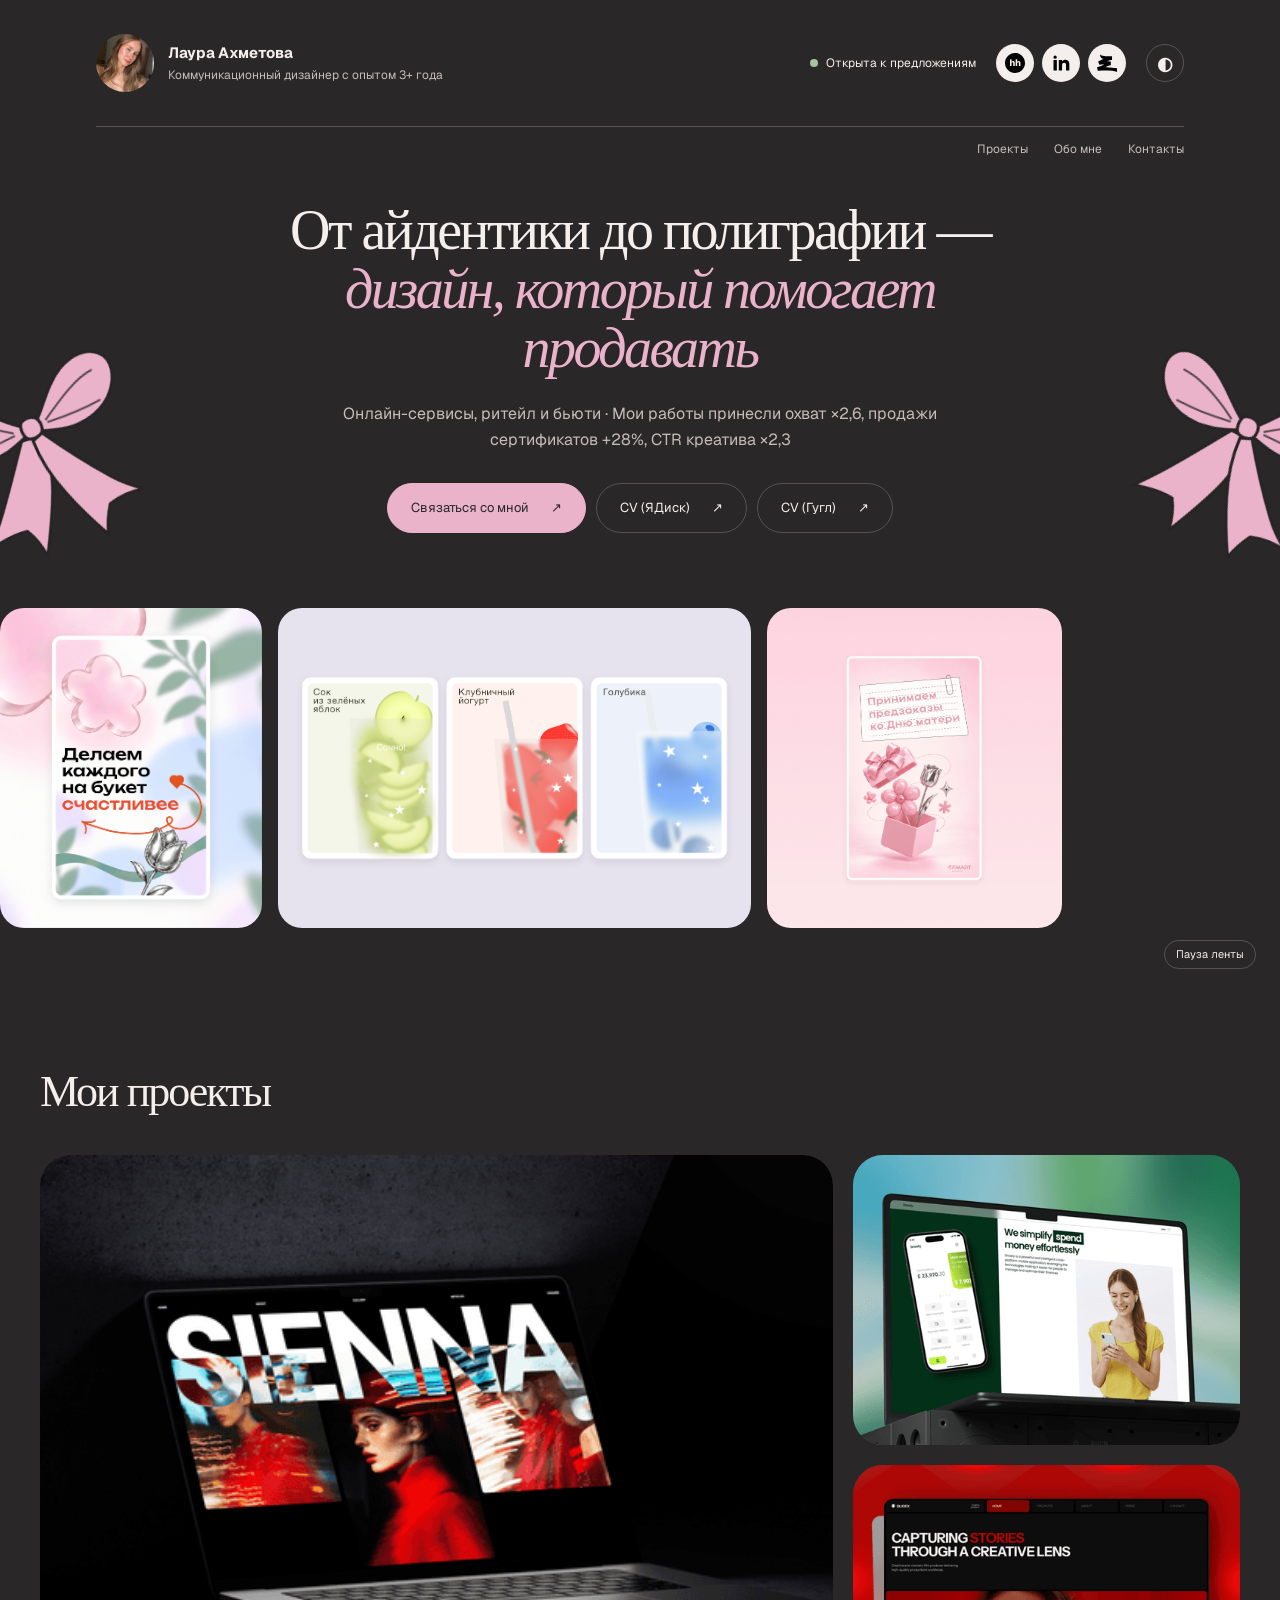
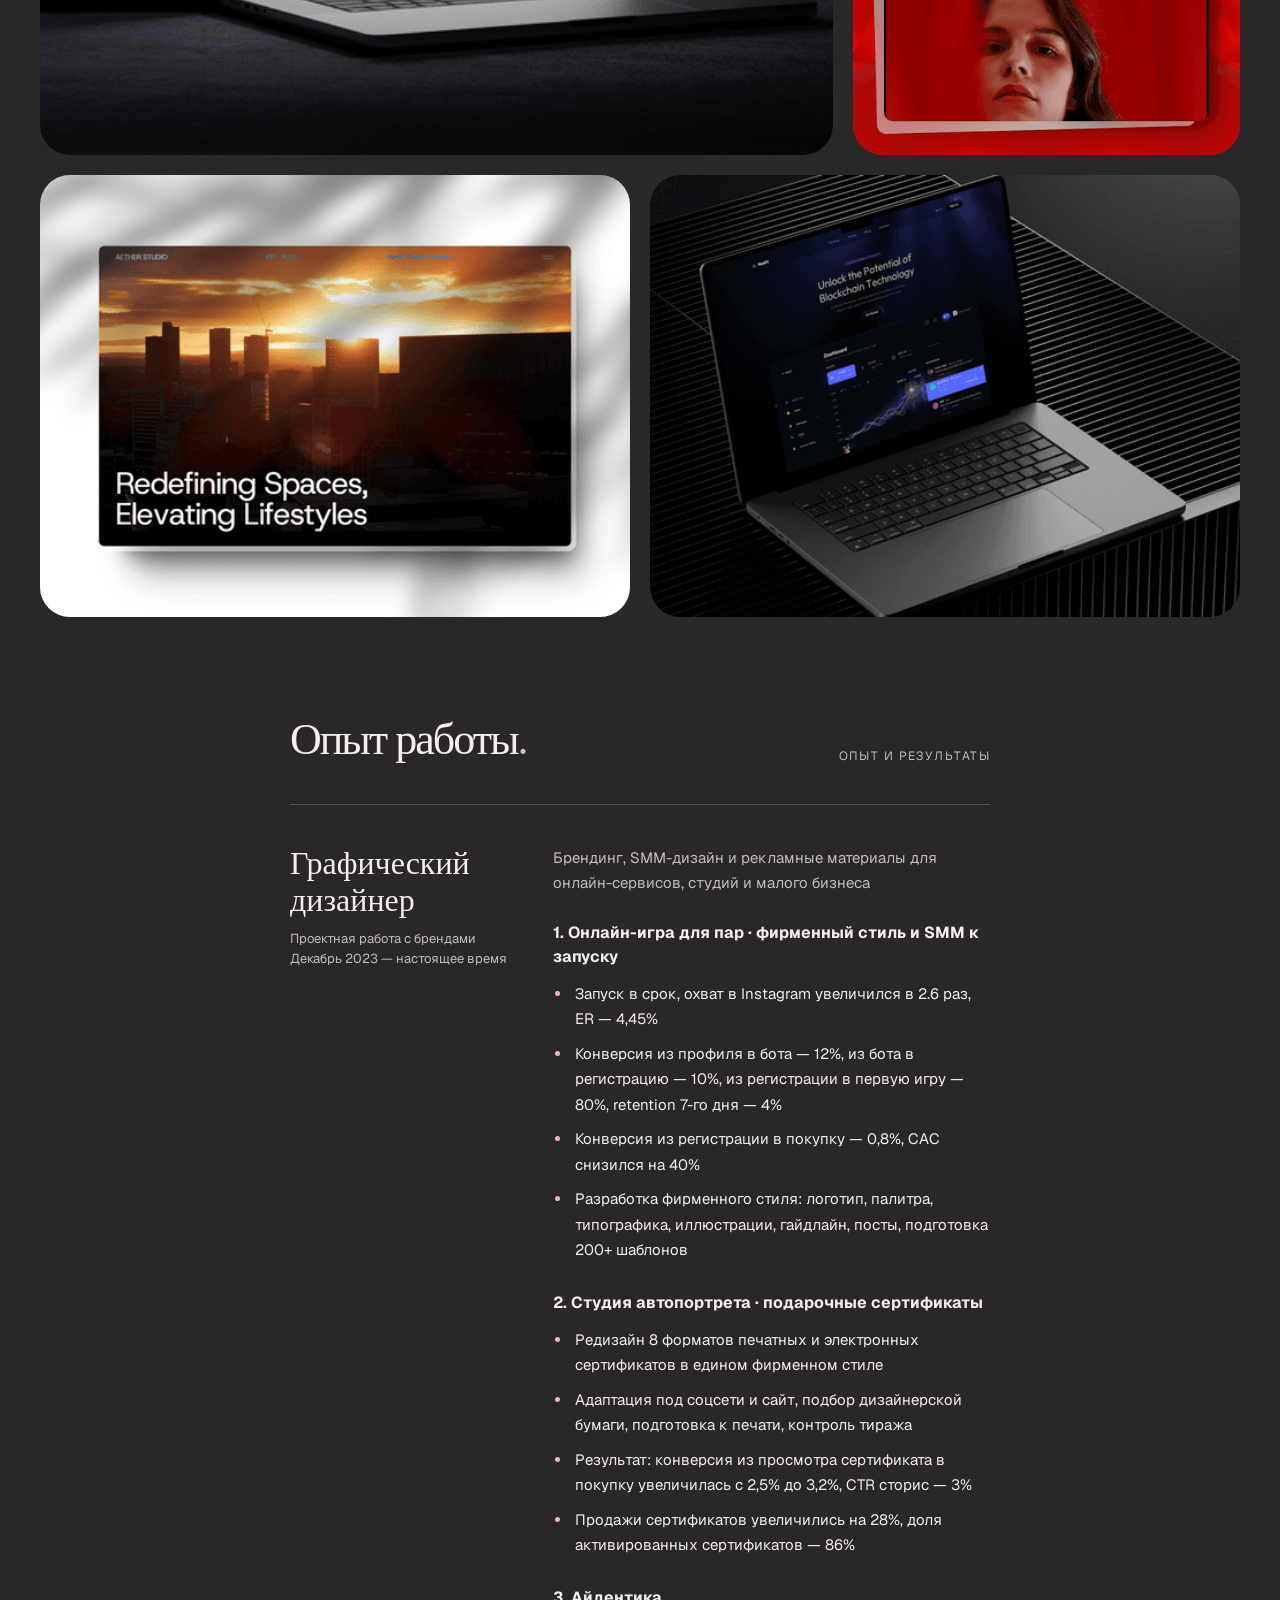
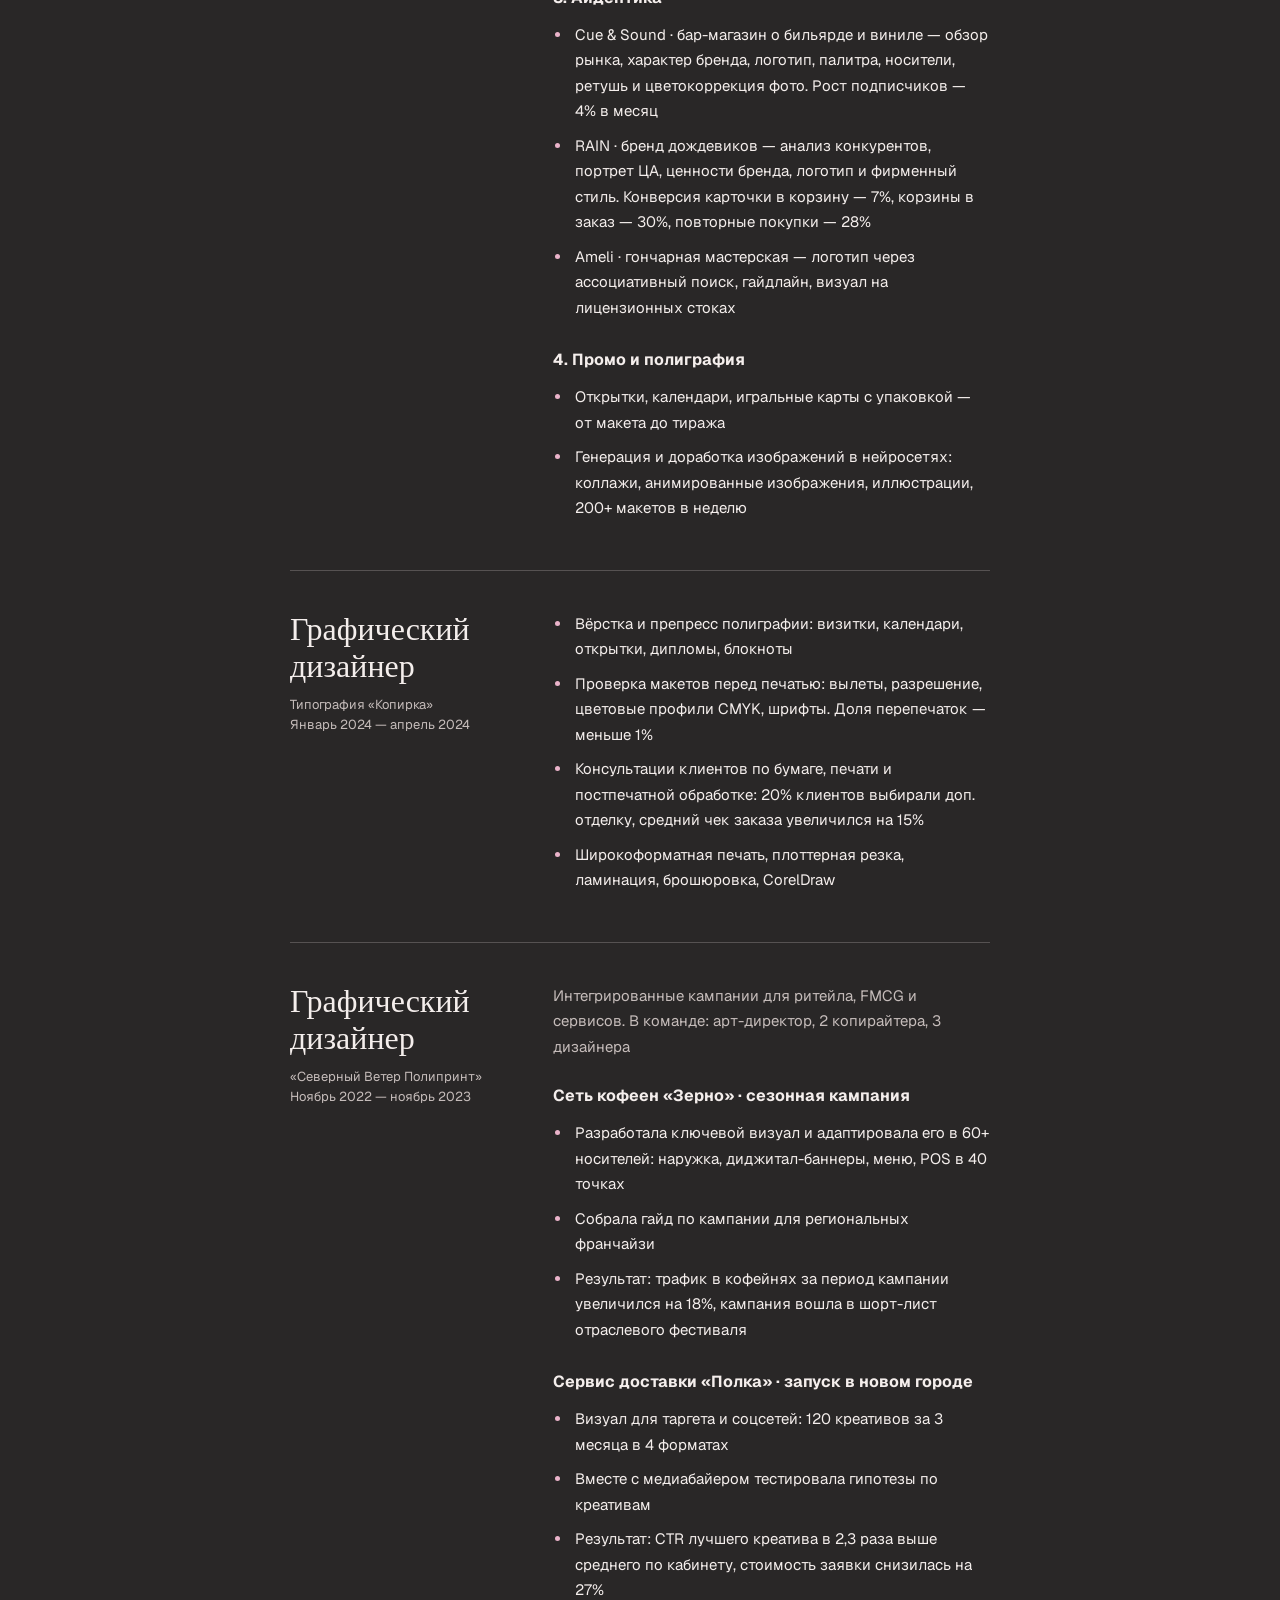
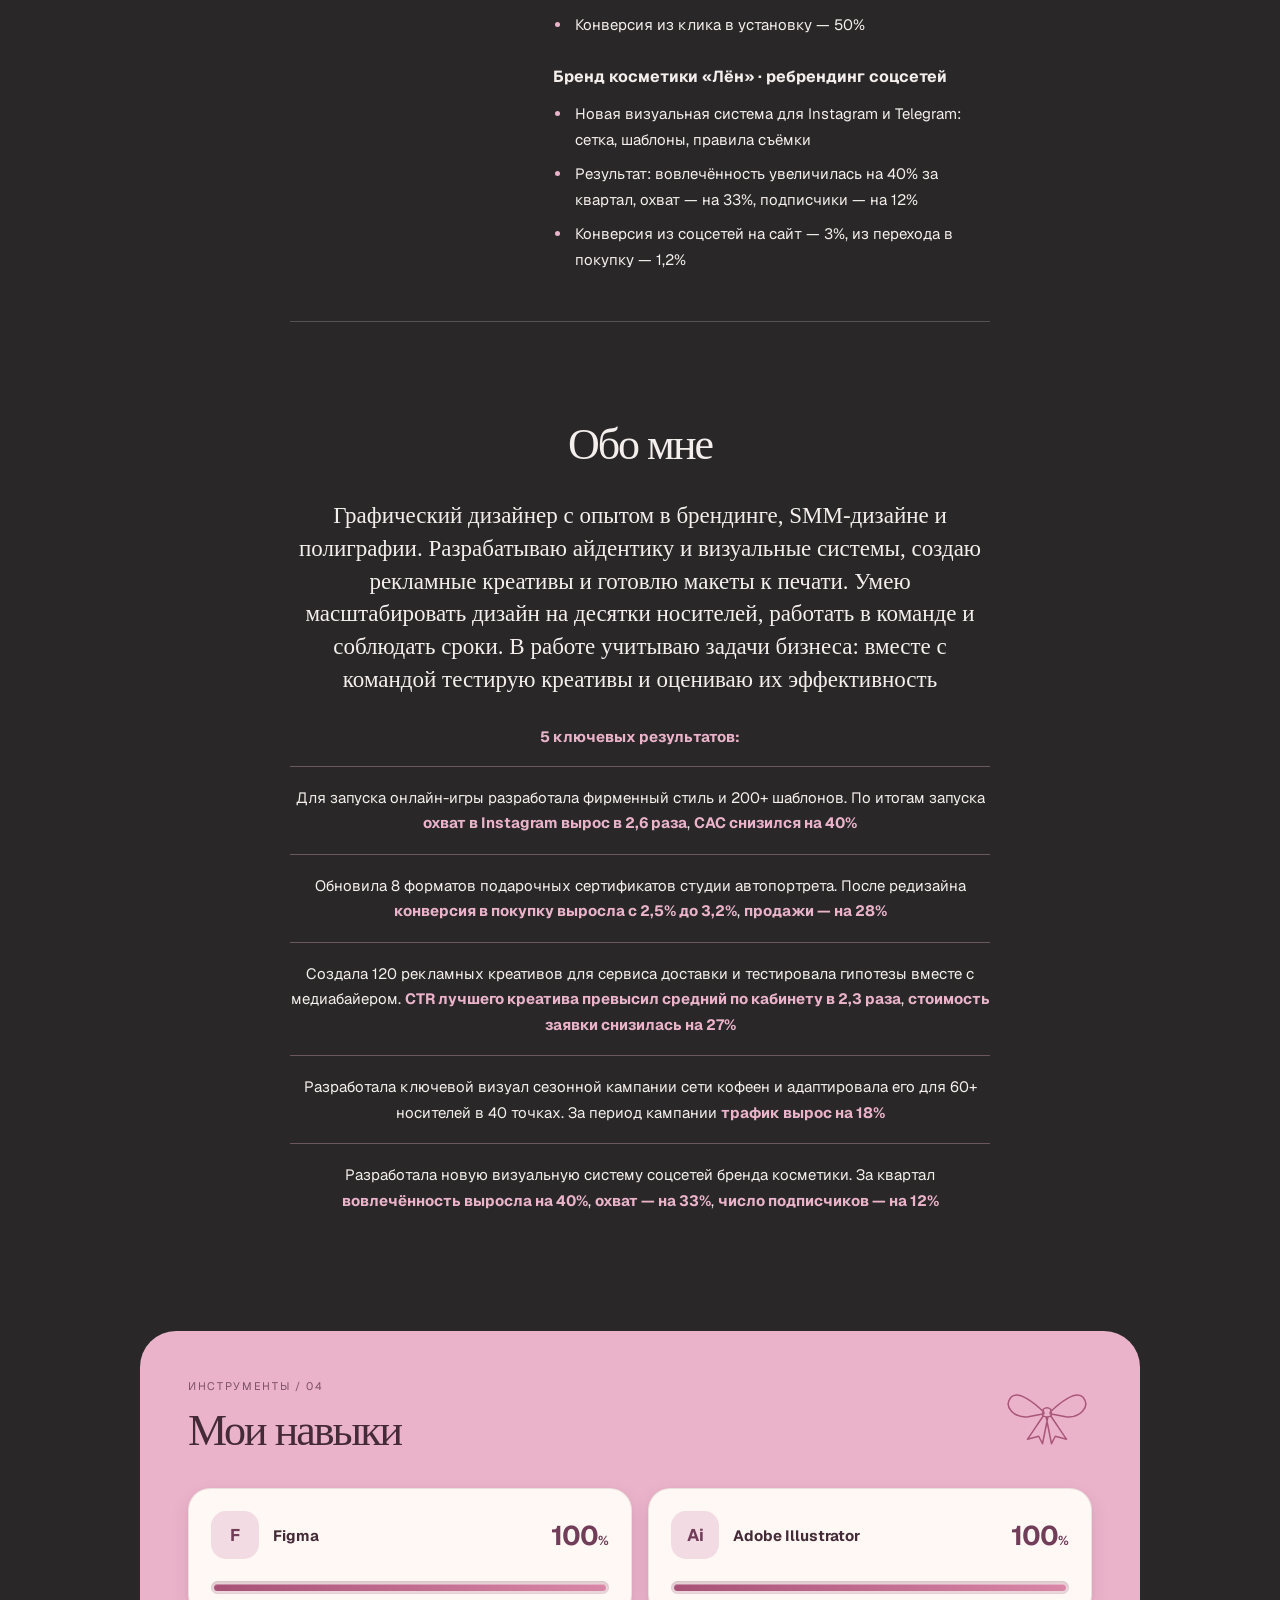
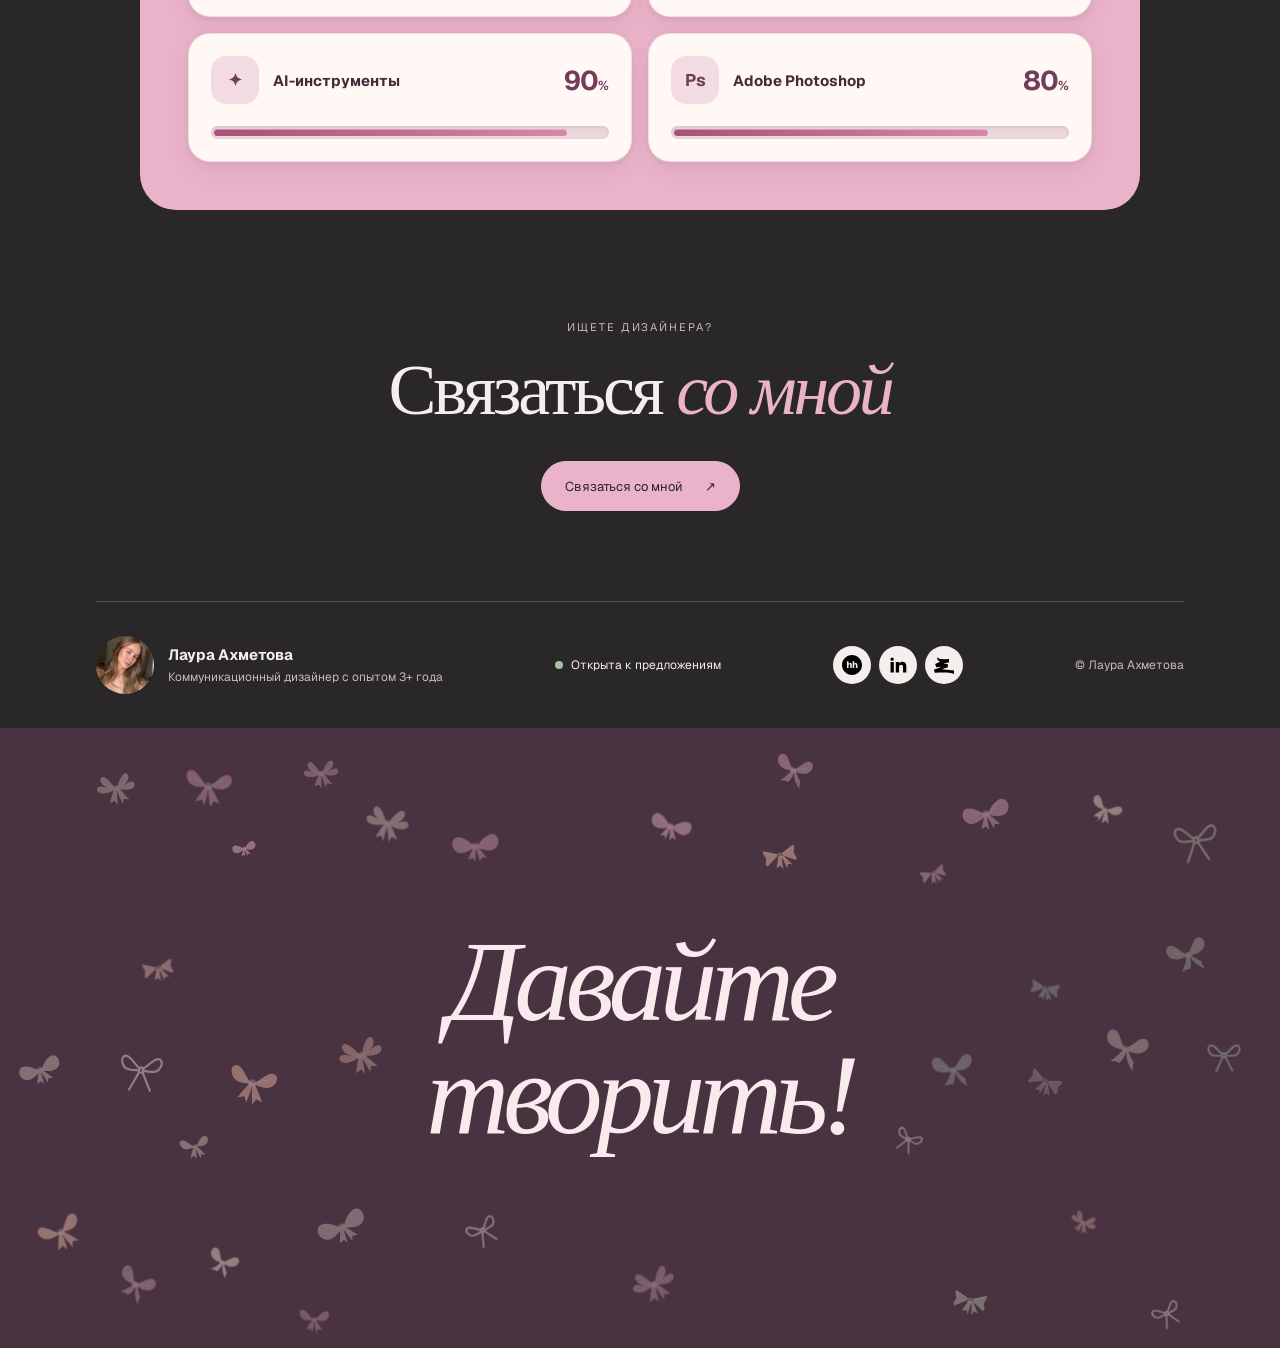
==== index.html @ e02a65ca "Remove punctuation from About heading" ====
<!doctype html><html lang="ru"><head><meta charset="utf-8"><meta name="viewport" content="width=device-width,initial-scale=1"><script>(function(){var nav=performance.getEntriesByType&&performance.getEntriesByType('navigation')[0];var reload=nav?nav.type==='reload':!!(performance.navigation&&performance.navigation.type===1);if(!reload)return;var previous;try{previous=history.scrollRestoration;history.scrollRestoration='manual';}catch(e){}if(location.hash){try{history.replaceState(history.state,'',location.href.split('#')[0]);}catch(e){location.hash='';}}function top(){window.scrollTo(0,0);}window.addEventListener('pageshow',function(){top();requestAnimationFrame(function(){top();requestAnimationFrame(top);});},{once:true});window.addEventListener('pagehide',function(){try{if(previous)history.scrollRestoration=previous;}catch(e){}},{once:true});})();</script><title>Портфолио — Лаура Ахметова</title><link rel="stylesheet" href="assets/site.css?v=5"><link rel="stylesheet" href="assets/ticker.css"><link rel="stylesheet" href="assets/motion.css?v=5"><link rel="stylesheet" href="assets/ambient-bows.css?v=3"><link rel="stylesheet" href="assets/skills.css?v=3"><link rel="stylesheet" href="assets/bow-field.css?v=4"><script src="assets/motion.js?v=2" defer></script><script src="assets/ambient-bows.js?v=3" defer></script><script src="assets/site.js" defer></script><script src="assets/skills.js" defer></script><script src="assets/bow-field.js?v=4" defer></script><link rel="icon" type="image/svg+xml" href="assets/icons/favicon.svg"><link rel="icon" type="image/png" sizes="32x32" href="assets/icons/favicon-32.png"><link rel="icon" type="image/png" sizes="48x48" href="assets/icons/favicon-48.png"><link rel="apple-touch-icon" sizes="180x180" href="assets/icons/apple-touch-icon.png"></head><body data-theme="dark"><header class="site-header wrap"><a href="index.html" aria-label="На главную"><div class="profile"><img src="assets/img/Cu4nTh9SOAEUHch3rN5iS6zJhA-ade0e6e4.jpg" alt="Лаура Ахметова"><div class="profile-copy"><strong>Лаура Ахметова</strong><span>Коммуникационный дизайнер с опытом 3+ года</span></div></div></a><div class="header-right"><span class="status">Открыта к предложениям</span><div class="socials"><a href="https://hh.ru/applicant/profile/me?hhtmFrom=main" aria-label="hh.ru" target="_blank" rel="noopener"><img src="assets/img/social-hh.svg" alt=""></a><a href="https://www.linkedin.com/in/laura-akhmetova-39777343a/" aria-label="LinkedIn" target="_blank" rel="noopener"><img src="assets/img/social-linkedin.svg" alt=""></a><a href="https://setka.ru/users/019d343f-13d5-7e82-8718-7d80f2fd6895" aria-label="Сетка" target="_blank" rel="noopener"><img src="assets/img/social-setka.svg" alt=""></a></div><button class="theme-toggle" id="theme-toggle" aria-label="Сменить цветовую тему" aria-pressed="false">◐</button></div></header><nav class="section-nav wrap" aria-label="Разделы сайта"><a href="#projects">Проекты</a><a href="#about">Обо мне</a><a href="#contact">Контакты</a></nav><main><section class="hero"><div class="hero-bow-left" data-bow="hero" aria-hidden="true"></div><div class="hero-bow-right" data-bow="hero" aria-hidden="true"></div><div class="hero-inner"><h1>От айдентики до полиграфии — <em>дизайн, который помогает продавать</em></h1><p class="hero-description">Онлайн-сервисы, ритейл и бьюти · Мои работы принесли охват ×2,6, продажи сертификатов +28%, CTR креатива ×2,3</p><div class="hero-actions"><a class="button bow-button primary" href="https://t.me/lrhmtva" target="_blank" rel="noopener">Связаться со мной <span aria-hidden="true">↗</span></a><a class="button bow-button " href="https://disk.yandex.ru/i/1TDg39PJeJOGkw" target="_blank" rel="noopener">CV (ЯДиск) <span aria-hidden="true">↗</span></a><a class="button bow-button " href="https://drive.google.com/file/d/1YU8XrZVeDKVCNOQAvMSn2rMBLlJOJXlB/view?usp=sharing" target="_blank" rel="noopener">CV (Гугл) <span aria-hidden="true">↗</span></a></div></div></section><div class="strip-shell"><div class="strip" aria-label="Примеры работ"><div class="strip-track"><div class="strip-item"><video muted loop playsinline preload="none" poster="assets/img/2yvbI9MRizXEpOlxTIISnVEefA.png"><source src="assets/video/JdmQDxpiwXfAKiBCwYVODAqz4.mp4" type="video/mp4"></video></div><div class="strip-item"><video muted loop playsinline preload="none" poster="assets/img/aTDxhBb80UmcEKQ9KbTye5wf7EM.png"><source src="assets/video/EqAK1rb9Ll1AioTtsVS1atBpE.mp4" type="video/mp4"></video></div><div class="strip-item"><video muted loop playsinline preload="none" poster="assets/img/ZbNocjFNLCyLV9Rl4swbCcSMgM.png"><source src="assets/video/OIa96Ubsmi0mH4Rdsrld8Axt0w.mp4" type="video/mp4"></video></div><div class="strip-item"><video muted loop playsinline preload="none"><source src="assets/video/se7lKKm7fJBY6SnKFL6CwfqiFIU.mp4" type="video/mp4"></video></div><div class="strip-item"><img src="assets/img/31INRFd8CO7VXvGsdzUMFHO4.webp" alt="" loading="lazy"></div><div class="strip-item"><img src="assets/img/ErzbP0UcBAxlnChUCF1LkB25huE.webp" alt="" loading="lazy"></div><div class="strip-copy" aria-hidden="true"><div class="strip-item"><video muted loop playsinline preload="none" poster="assets/img/2yvbI9MRizXEpOlxTIISnVEefA.png"><source src="assets/video/JdmQDxpiwXfAKiBCwYVODAqz4.mp4" type="video/mp4"></video></div><div class="strip-item"><video muted loop playsinline preload="none" poster="assets/img/aTDxhBb80UmcEKQ9KbTye5wf7EM.png"><source src="assets/video/EqAK1rb9Ll1AioTtsVS1atBpE.mp4" type="video/mp4"></video></div><div class="strip-item"><video muted loop playsinline preload="none" poster="assets/img/ZbNocjFNLCyLV9Rl4swbCcSMgM.png"><source src="assets/video/OIa96Ubsmi0mH4Rdsrld8Axt0w.mp4" type="video/mp4"></video></div><div class="strip-item"><video muted loop playsinline preload="none"><source src="assets/video/se7lKKm7fJBY6SnKFL6CwfqiFIU.mp4" type="video/mp4"></video></div><div class="strip-item"><img src="assets/img/31INRFd8CO7VXvGsdzUMFHO4.webp" alt="" loading="lazy"></div><div class="strip-item"><img src="assets/img/ErzbP0UcBAxlnChUCF1LkB25huE.webp" alt="" loading="lazy"></div></div></div></div><button class="strip-pause" type="button" aria-pressed="false">Пауза ленты</button></div><section class="section wrap" id="projects"><div class="section-head"><h2 class="section-title">Мои проекты</h2></div><div class="project-list"><a class="project-card" href="project-details/igra-dlya-dvoih.html" data-hover-image="assets/img/vZhEWarJivnNCLLARoXgc0Ys5g.png"><img class="project-image" src="assets/img/6sb1JjYXS6TV4Lk4wuybSLhLYvA.png" alt="Игра для двоих" loading="lazy" width="1600" height="1200" decoding="async" srcset="assets/img/6sb1JjYXS6TV4Lk4wuybSLhLYvA-512w.png 512w, assets/img/6sb1JjYXS6TV4Lk4wuybSLhLYvA-1024w.png 1024w, assets/img/6sb1JjYXS6TV4Lk4wuybSLhLYvA.png 1600w" sizes="(max-width: 700px) calc(100vw - 36px), (max-width: 1000px) calc(100vw - 80px), (max-width: 1280px) calc((100vw - 100px) * 0.6667), 793px"><div class="project-caption"><img class="project-logo" src="assets/img/qPDvMqjz7jsJRjTb3AzYMAxqtQA.svg" alt=""><div><div class="project-title">Игра для двоих</div><div class="project-subtitle">Айдентика и SMM для Telegram-игры</div></div><span class="project-arrow" aria-hidden="true">↗</span></div></a><a class="project-card" href="project-details/growly.html" data-hover-image="assets/img/vZhEWarJivnNCLLARoXgc0Ys5g.png"><img class="project-image" src="assets/img/lGU6LhhlX7UVolkKorteot0QMI.png" alt="Growly" loading="lazy" width="4800" height="3600" decoding="async" srcset="assets/img/lGU6LhhlX7UVolkKorteot0QMI-512w.png 512w, assets/img/lGU6LhhlX7UVolkKorteot0QMI-1024w.png 1024w, assets/img/lGU6LhhlX7UVolkKorteot0QMI.png 4800w" sizes="(max-width: 700px) calc(100vw - 36px), (max-width: 1000px) calc((100vw - 100px) / 2), (max-width: 1280px) calc((100vw - 100px) / 3), 387px"><div class="project-caption"><img class="project-logo" src="assets/img/LLGE1p1zXKMIhiXJxukmJOqn94.svg" alt=""><div><div class="project-title">Growly</div><div class="project-subtitle">Empower Your Vision with a Modern, Streamlined Design.</div></div><span class="project-arrow" aria-hidden="true">↗</span></div></a><a class="project-card" href="project-details/glidex.html" data-hover-image="assets/img/PVMr2ShgT1v08X9fNPpsbdRQwmg.png"><img class="project-image" src="assets/img/CLZhCPMlL2EPY75pz7qo4vhGGzw.png" alt="Glidex" loading="lazy" width="1600" height="1200" decoding="async" srcset="assets/img/CLZhCPMlL2EPY75pz7qo4vhGGzw-512w.png 512w, assets/img/CLZhCPMlL2EPY75pz7qo4vhGGzw-1024w.png 1024w, assets/img/CLZhCPMlL2EPY75pz7qo4vhGGzw.png 1600w" sizes="(max-width: 700px) calc(100vw - 36px), (max-width: 1000px) calc((100vw - 100px) / 2), (max-width: 1280px) calc((100vw - 100px) / 3), 387px"><div class="project-caption"><img class="project-logo" src="assets/img/3UBhuourpwlCeqx03V6QWYkok.svg" alt=""><div><div class="project-title">Glidex</div><div class="project-subtitle">Elevating Videography with Stunning Digital Experiences</div></div><span class="project-arrow" aria-hidden="true">↗</span></div></a><a class="project-card" href="project-details/aether-studio.html" data-hover-image="assets/img/2wIifx4QZtr3Qon18QBxcBrtBqg.png"><img class="project-image" src="assets/img/EVgp4FfBKeWyGi51Bui2IUDZsG0.png" alt="Aether Studio" loading="lazy" width="1600" height="1200" decoding="async" srcset="assets/img/EVgp4FfBKeWyGi51Bui2IUDZsG0-512w.png 512w, assets/img/EVgp4FfBKeWyGi51Bui2IUDZsG0-1024w.png 1024w, assets/img/EVgp4FfBKeWyGi51Bui2IUDZsG0.png 1600w" sizes="(max-width: 700px) calc(100vw - 36px), (max-width: 1280px) calc((100vw - 100px) / 2), 590px"><div class="project-caption"><img class="project-logo" src="assets/img/gYoAsCKXdkDg7dbQ7ETRorhhA0.svg" alt=""><div><div class="project-title">Aether Studio</div><div class="project-subtitle">Where Architecture Meets Digital Excellence</div></div><span class="project-arrow" aria-hidden="true">↗</span></div></a><a class="project-card" href="project-details/vaultx.html" data-hover-image="assets/img/A0VELO2iy2lgenZQRJTzyFov7oY.png"><img class="project-image" src="assets/img/6WFXJKIrqOV3OI4Ic0ghq3vf0fw.png" alt="VaultX" loading="lazy" width="1600" height="1200" decoding="async" srcset="assets/img/6WFXJKIrqOV3OI4Ic0ghq3vf0fw-512w.png 512w, assets/img/6WFXJKIrqOV3OI4Ic0ghq3vf0fw-1024w.png 1024w, assets/img/6WFXJKIrqOV3OI4Ic0ghq3vf0fw.png 1600w" sizes="(max-width: 700px) calc(100vw - 36px), (max-width: 1280px) calc((100vw - 100px) / 2), 590px"><div class="project-caption"><img class="project-logo" src="assets/img/zRnuXrGDox7dVChfMCVhCEI6bZA.svg" alt=""><div><div class="project-title">VaultX</div><div class="project-subtitle">The Future of Blockchain &amp; Web3 Experiences</div></div><span class="project-arrow" aria-hidden="true">↗</span></div></a></div></section><section class="section wrap" id="experience"><div class="section-head"><h2 class="section-title">Опыт работы<span style="color:var(--pink)">.</span></h2><span class="section-note">Опыт и результаты</span></div><div class="experience-list"><article class="experience"><div><h3>Графический дизайнер</h3><div class="experience-meta">Проектная работа с брендами<br>Декабрь 2023 — настоящее время</div></div><div class="experience-copy"><p class="experience-lead">Брендинг, SMM-дизайн и рекламные материалы для онлайн-сервисов, студий и малого бизнеса</p><div class="experience-group"><h4>1. Онлайн-игра для пар · фирменный стиль и SMM к запуску</h4><ul><li>Запуск в срок, охват в Instagram увеличился в 2.6 раз, ER — 4,45%</li><li>Конверсия из профиля в бота — 12%, из бота в регистрацию — 10%, из регистрации в первую игру — 80%, retention 7-го дня — 4%</li><li>Конверсия из регистрации в покупку — 0,8%, CAC снизился на 40%</li><li>Разработка фирменного стиля: логотип, палитра, типографика, иллюстрации, гайдлайн, посты, подготовка 200+ шаблонов</li></ul></div><div class="experience-group"><h4>2. Студия автопортрета · подарочные сертификаты</h4><ul><li>Редизайн 8 форматов печатных и электронных сертификатов в едином фирменном стиле</li><li>Адаптация под соцсети и сайт, подбор дизайнерской бумаги, подготовка к печати, контроль тиража</li><li>Результат: конверсия из просмотра сертификата в покупку увеличилась с 2,5% до 3,2%, CTR сторис — 3%</li><li>Продажи сертификатов увеличились на 28%, доля активированных сертификатов — 86%</li></ul></div><div class="experience-group"><h4>3. Айдентика</h4><ul><li>Cue &amp; Sound · бар-магазин о бильярде и виниле — обзор рынка, характер бренда, логотип, палитра, носители, ретушь и цветокоррекция фото. Рост подписчиков — 4% в месяц</li><li>RAIN · бренд дождевиков — анализ конкурентов, портрет ЦА, ценности бренда, логотип и фирменный стиль. Конверсия карточки в корзину — 7%, корзины в заказ — 30%, повторные покупки — 28%</li><li>Ameli · гончарная мастерская — логотип через ассоциативный поиск, гайдлайн, визуал на лицензионных стоках</li></ul></div><div class="experience-group"><h4>4. Промо и полиграфия</h4><ul><li>Открытки, календари, игральные карты с упаковкой — от макета до тиража</li><li>Генерация и доработка изображений в нейросетях: коллажи, анимированные изображения, иллюстрации, 200+ макетов в неделю</li></ul></div></div></article><article class="experience"><div><h3>Графический дизайнер</h3><div class="experience-meta">Типография «Копирка»<br>Январь 2024 — апрель 2024</div></div><div class="experience-copy"><ul><li>Вёрстка и препресс полиграфии: визитки, календари, открытки, дипломы, блокноты</li><li>Проверка макетов перед печатью: вылеты, разрешение, цветовые профили CMYK, шрифты. Доля перепечаток — меньше 1%</li><li>Консультации клиентов по бумаге, печати и постпечатной обработке: 20% клиентов выбирали доп. отделку, средний чек заказа увеличился на 15%</li><li>Широкоформатная печать, плоттерная резка, ламинация, брошюровка, CorelDraw</li></ul></div></article><article class="experience"><div><h3>Графический дизайнер</h3><div class="experience-meta">«Северный Ветер Полипринт»<br>Ноябрь 2022 — ноябрь 2023</div></div><div class="experience-copy"><p class="experience-lead">Интегрированные кампании для ритейла, FMCG и сервисов. В команде: арт-директор, 2 копирайтера, 3 дизайнера</p><div class="experience-group"><h4>Сеть кофеен «Зерно» · сезонная кампания</h4><ul><li>Разработала ключевой визуал и адаптировала его в 60+ носителей: наружка, диджитал-баннеры, меню, POS в 40 точках</li><li>Собрала гайд по кампании для региональных франчайзи</li><li>Результат: трафик в кофейнях за период кампании увеличился на 18%, кампания вошла в шорт-лист отраслевого фестиваля</li></ul></div><div class="experience-group"><h4>Сервис доставки «Полка» · запуск в новом городе</h4><ul><li>Визуал для таргета и соцсетей: 120 креативов за 3 месяца в 4 форматах</li><li>Вместе с медиабайером тестировала гипотезы по креативам</li><li>Результат: CTR лучшего креатива в 2,3 раза выше среднего по кабинету, стоимость заявки снизилась на 27%</li><li>Конверсия из клика в установку — 50%</li></ul></div><div class="experience-group"><h4>Бренд косметики «Лён» · ребрендинг соцсетей</h4><ul><li>Новая визуальная система для Instagram и Telegram: сетка, шаблоны, правила съёмки</li><li>Результат: вовлечённость увеличилась на 40% за квартал, охват — на 33%, подписчики — на 12%</li><li>Конверсия из соцсетей на сайт — 3%, из перехода в покупку — 1,2%</li></ul></div></div></article></div></section><section class="section wrap" id="about"><div class="about-grid"><h2 class="section-title">Обо мне</h2><div><p class="about-copy">Графический дизайнер с опытом в брендинге, SMM-дизайне и полиграфии. Разрабатываю айдентику и визуальные системы, создаю рекламные креативы и готовлю макеты к печати. Умею масштабировать дизайн на десятки носителей, работать в команде и соблюдать сроки. В работе учитываю задачи бизнеса: вместе с командой тестирую креативы и оцениваю их эффективность</p><div class="experience-copy about-results"><p class="about-results-title">5 ключевых результатов:</p><p>Для запуска онлайн-игры разработала фирменный стиль и 200+ шаблонов. По итогам запуска <strong>охват в Instagram вырос в 2,6 раза</strong>, <strong>CAC снизился на 40%</strong></p><p>Обновила 8 форматов подарочных сертификатов студии автопортрета. После редизайна <strong>конверсия в покупку выросла с 2,5% до 3,2%</strong>, <strong>продажи — на 28%</strong></p><p>Создала 120 рекламных креативов для сервиса доставки и тестировала гипотезы вместе с медиабайером. <strong>CTR лучшего креатива превысил средний по кабинету в 2,3 раза</strong>, <strong>стоимость заявки снизилась на 27%</strong></p><p>Разработала ключевой визуал сезонной кампании сети кофеен и адаптировала его для 60+ носителей в 40 точках. За период кампании <strong>трафик вырос на 18%</strong></p><p>Разработала новую визуальную систему соцсетей бренда косметики. За квартал <strong>вовлечённость выросла на 40%</strong>, <strong>охват — на 33%</strong>, <strong>число подписчиков — на 12%</strong></p></div></div></div></section><section class="section wrap" id="skills" aria-labelledby="skills-title"><div class="skills-heading"><div><span class="skills-eyebrow">Инструменты / 04</span><h2 class="section-title" id="skills-title">Мои навыки</h2></div><svg class="skills-bow" viewBox="0 0 120 90" fill="none" aria-hidden="true"><path d="M56 44C43 31 21 14 12 24 1 37 17 52 35 50L56 46M64 44C77 31 99 14 108 24 119 37 103 52 85 50L64 46M55 49C48 59 41 70 34 80L49 76 54 86 61 51M65 49C72 59 79 70 86 80L71 76 66 86 59 51M55 40Q60 36 65 40L66 48Q60 53 54 48Z" stroke="currentColor" stroke-width="2" stroke-linejoin="round" stroke-linecap="round"/></svg></div><div class="skills-cards"><article class="skill-card"><div class="skill-card-top"><span class="skill-monogram" aria-hidden="true">F</span><div class="skill-info"><h3>Figma</h3></div><span class="skill-value" aria-hidden="true">100<small>%</small></span></div><div class="skill-meter" role="progressbar" aria-label="Figma" aria-valuemin="0" aria-valuemax="100" aria-valuenow="100"><span class="skill-fill" style="--level:100%;--delay:0ms"></span></div></article><article class="skill-card"><div class="skill-card-top"><span class="skill-monogram" aria-hidden="true">Ai</span><div class="skill-info"><h3>Adobe Illustrator</h3></div><span class="skill-value" aria-hidden="true">100<small>%</small></span></div><div class="skill-meter" role="progressbar" aria-label="Adobe Illustrator" aria-valuemin="0" aria-valuemax="100" aria-valuenow="100"><span class="skill-fill" style="--level:100%;--delay:100ms"></span></div></article><article class="skill-card"><div class="skill-card-top"><span class="skill-monogram" aria-hidden="true">✦</span><div class="skill-info"><h3>AI-инструменты</h3></div><span class="skill-value" aria-hidden="true">90<small>%</small></span></div><div class="skill-meter" role="progressbar" aria-label="AI-инструменты" aria-valuemin="0" aria-valuemax="100" aria-valuenow="90"><span class="skill-fill" style="--level:90%;--delay:200ms"></span></div></article><article class="skill-card"><div class="skill-card-top"><span class="skill-monogram" aria-hidden="true">Ps</span><div class="skill-info"><h3>Adobe Photoshop</h3></div><span class="skill-value" aria-hidden="true">80<small>%</small></span></div><div class="skill-meter" role="progressbar" aria-label="Adobe Photoshop" aria-valuemin="0" aria-valuemax="100" aria-valuenow="80"><span class="skill-fill" style="--level:80%;--delay:300ms"></span></div></article></div></section><section class="contact" id="contact"><div class="eyebrow">Ищете дизайнера?</div><h2>Связаться <em style="color:var(--pink)">со мной</em></h2><a class="button primary bow-button" href="https://t.me/lrhmtva" target="_blank" rel="noopener">Связаться со мной <span aria-hidden="true">↗</span></a></section></main><footer class="footer wrap"><div class="profile"><img src="assets/img/Cu4nTh9SOAEUHch3rN5iS6zJhA-ade0e6e4.jpg" alt="Лаура Ахметова"><div class="profile-copy"><strong>Лаура Ахметова</strong><span>Коммуникационный дизайнер с опытом 3+ года</span></div></div><span class="status">Открыта к предложениям</span><div class="socials"><a href="https://hh.ru/applicant/profile/me?hhtmFrom=main" aria-label="hh.ru" target="_blank" rel="noopener"><img src="assets/img/social-hh.svg" alt=""></a><a href="https://www.linkedin.com/in/laura-akhmetova-39777343a/" aria-label="LinkedIn" target="_blank" rel="noopener"><img src="assets/img/social-linkedin.svg" alt=""></a><a href="https://setka.ru/users/019d343f-13d5-7e82-8718-7d80f2fd6895" aria-label="Сетка" target="_blank" rel="noopener"><img src="assets/img/social-setka.svg" alt=""></a></div><small>© Лаура Ахметова</small></footer><section class="bow-field" aria-labelledby="bow-field-title"><svg class="bow-field-defs" xmlns="http://www.w3.org/2000/svg" aria-hidden="true" focusable="false"><defs><symbol id="field-classic" viewBox="0 0 160 160"><path fill="currentColor" d="M73 75C55 62 36 28 18 35 1 42 9 69 25 78c14 8 31 6 47 3-9 15-18 30-25 49l20-8 9 18c4-20 6-40 6-57 2 19 7 39 14 58l8-19 20 6c-11-18-23-35-35-49 17 4 35 6 48-2 16-10 21-36 4-42-19-7-37 26-55 40z"/><path fill="#fff8f4" opacity=".45" d="M71 68q9-5 18 0l3 16q-12 7-24 0z"/><path d="M30 55q16 5 35 17m65-17q-16 5-35 17" fill="none" stroke="#fff8f4" opacity=".45" stroke-width="3" stroke-linecap="round"/></symbol><symbol id="field-plump" viewBox="0 0 160 160"><path fill="currentColor" d="M72 72C54 50 26 37 15 51 3 66 12 89 28 94c14 5 30-2 44-9-6 11-12 22-17 34l15-5 7 13 5-42 10 42 6-13 16 4c-8-14-15-25-23-34 15 7 32 14 46 9 17-6 24-29 12-43-13-14-39 0-57 22z"/><path fill="#fff8f4" opacity=".45" d="M71 68q9-5 18 0l3 16q-12 7-24 0z"/><path d="M30 55q16 5 35 17m65-17q-16 5-35 17" fill="none" stroke="#fff8f4" opacity=".45" stroke-width="3" stroke-linecap="round"/></symbol><symbol id="field-skinny" viewBox="0 0 160 160"><path d="M75 73C56 58 35 28 22 38 9 48 21 76 37 78q16 3 37 0M85 73c19-15 40-45 53-35 13 10 1 38-15 40q-16 3-37 0M74 84C67 103 58 121 48 143M86 84c8 18 18 36 29 56M75 70q5-4 10 0l2 13q-7 5-14 0z" fill="none" stroke="currentColor" stroke-width="7" stroke-linecap="round" stroke-linejoin="round"/></symbol><symbol id="field-angular" viewBox="0 0 160 160"><path fill="currentColor" d="M16 45 70 70 65 82 19 111 13 102 21 78 12 54zM144 45 90 70 95 82l46 29 6-9-8-24 9-24zM72 82l-18 45 19-7 8 19 5-54 12 53 7-18 18 6-29-45z"/><path fill="#fff8f4" opacity=".45" d="M71 68q9-5 18 0l3 16q-12 7-24 0z"/><path d="M30 55q16 5 35 17m65-17q-16 5-35 17" fill="none" stroke="#fff8f4" opacity=".45" stroke-width="3" stroke-linecap="round"/></symbol><symbol id="field-double" viewBox="0 0 160 160"><path fill="currentColor" d="M75 72C63 48 44 18 31 29 19 38 31 60 52 72 33 61 9 54 8 71c-1 18 28 25 61 13L48 131l20-8 9 18 5-52 14 50 7-18 21 6-29-44c30 13 59 6 58-12-1-17-25-10-44 1 21-12 33-34 21-43-13-11-32 19-44 43z"/><path fill="#fff8f4" opacity=".45" d="M71 68q9-5 18 0l3 16q-12 7-24 0z"/><path d="M30 55q16 5 35 17m65-17q-16 5-35 17" fill="none" stroke="#fff8f4" opacity=".45" stroke-width="3" stroke-linecap="round"/></symbol><symbol id="field-flow" viewBox="0 0 160 160"><path fill="currentColor" d="M75 72C58 57 45 23 25 28 5 33 9 65 27 75c14 8 31 8 47 5-7 18-17 32-30 48 13-5 22-5 31-3 8-16 11-29 11-43 4 23 17 40 38 56-5-11-6-20-5-28-12-10-22-20-26-30 15 3 33 0 45-10 16-14 13-40-5-42-19-2-30 27-48 43z"/><path fill="#fff8f4" opacity=".45" d="M71 68q9-5 18 0l3 16q-12 7-24 0z"/><path d="M30 55q16 5 35 17m65-17q-16 5-35 17" fill="none" stroke="#fff8f4" opacity=".45" stroke-width="3" stroke-linecap="round"/></symbol></defs></svg><h2 class="bow-field-title" id="bow-field-title">Давайте<br>творить!</h2><div class="bow-field-grid" aria-hidden="true"><div class="field-bow field-blush" style="--x:40%;--y:5%;--bow-size:51px;--bow-mobile:32px;--tilt:8deg;--alpha:0.35"><svg viewBox="0 0 160 160" focusable="false" aria-hidden="true"><use href="#field-classic"></use></svg></div><div class="field-bow field-ivory" style="--x:31%;--y:97%;--bow-size:54px;--bow-mobile:27px;--tilt:-25deg;--alpha:0.31"><svg viewBox="0 0 160 160" focusable="false" aria-hidden="true"><use href="#field-plump"></use></svg></div><div class="field-bow field-sage" style="--x:4%;--y:67%;--bow-size:51px;--bow-mobile:25px;--tilt:-6deg;--alpha:0.42"><svg viewBox="0 0 160 160" focusable="false" aria-hidden="true"><use href="#field-skinny"></use></svg></div><div class="field-bow field-peach" style="--x:92%;--y:71%;--bow-size:38px;--bow-mobile:29px;--tilt:-13deg;--alpha:0.48"><svg viewBox="0 0 160 160" focusable="false" aria-hidden="true"><use href="#field-angular"></use></svg></div><div class="field-bow field-mauve" style="--x:48%;--y:3%;--bow-size:38px;--bow-mobile:20px;--tilt:-4deg;--alpha:0.40"><svg viewBox="0 0 160 160" focusable="false" aria-hidden="true"><use href="#field-double"></use></svg></div><div class="field-bow field-cream" style="--x:6%;--y:94%;--bow-size:50px;--bow-mobile:18px;--tilt:17deg;--alpha:0.32"><svg viewBox="0 0 160 160" focusable="false" aria-hidden="true"><use href="#field-flow"></use></svg></div><div class="field-bow field-peach" style="--x:5%;--y:63%;--bow-size:48px;--bow-mobile:22px;--tilt:-16deg;--alpha:0.36"><svg viewBox="0 0 160 160" focusable="false" aria-hidden="true"><use href="#field-double"></use></svg></div><div class="field-bow field-sage" style="--x:93%;--y:39%;--bow-size:46px;--bow-mobile:24px;--tilt:-17deg;--alpha:0.33"><svg viewBox="0 0 160 160" focusable="false" aria-hidden="true"><use href="#field-flow"></use></svg></div><div class="field-bow field-cream" style="--x:12%;--y:5%;--bow-size:35px;--bow-mobile:32px;--tilt:28deg;--alpha:0.46"><svg viewBox="0 0 160 160" focusable="false" aria-hidden="true"><use href="#field-classic"></use></svg></div><div class="field-bow field-blush" style="--x:59%;--y:97%;--bow-size:51px;--bow-mobile:29px;--tilt:-5deg;--alpha:0.36"><svg viewBox="0 0 160 160" focusable="false" aria-hidden="true"><use href="#field-plump"></use></svg></div><div class="field-bow field-ivory" style="--x:7%;--y:58%;--bow-size:37px;--bow-mobile:18px;--tilt:-29deg;--alpha:0.45"><svg viewBox="0 0 160 160" focusable="false" aria-hidden="true"><use href="#field-skinny"></use></svg></div><div class="field-bow field-mauve" style="--x:94%;--y:61%;--bow-size:38px;--bow-mobile:22px;--tilt:25deg;--alpha:0.31"><svg viewBox="0 0 160 160" focusable="false" aria-hidden="true"><use href="#field-angular"></use></svg></div><div class="field-bow field-sage" style="--x:23%;--y:9%;--bow-size:33px;--bow-mobile:30px;--tilt:12deg;--alpha:0.31"><svg viewBox="0 0 160 160" focusable="false" aria-hidden="true"><use href="#field-angular"></use></svg></div><div class="field-bow field-peach" style="--x:28%;--y:93%;--bow-size:52px;--bow-mobile:32px;--tilt:14deg;--alpha:0.45"><svg viewBox="0 0 160 160" focusable="false" aria-hidden="true"><use href="#field-classic"></use></svg></div><div class="field-bow field-mauve" style="--x:4%;--y:31%;--bow-size:43px;--bow-mobile:20px;--tilt:29deg;--alpha:0.42"><svg viewBox="0 0 160 160" focusable="false" aria-hidden="true"><use href="#field-flow"></use></svg></div><div class="field-bow field-cream" style="--x:95%;--y:29%;--bow-size:42px;--bow-mobile:20px;--tilt:-9deg;--alpha:0.32"><svg viewBox="0 0 160 160" focusable="false" aria-hidden="true"><use href="#field-double"></use></svg></div><div class="field-bow field-blush" style="--x:52%;--y:10%;--bow-size:52px;--bow-mobile:28px;--tilt:-16deg;--alpha:0.39"><svg viewBox="0 0 160 160" focusable="false" aria-hidden="true"><use href="#field-plump"></use></svg></div><div class="field-bow field-ivory" style="--x:6%;--y:88%;--bow-size:33px;--bow-mobile:24px;--tilt:-27deg;--alpha:0.45"><svg viewBox="0 0 160 160" focusable="false" aria-hidden="true"><use href="#field-skinny"></use></svg></div><div class="field-bow field-blush" style="--x:7%;--y:64%;--bow-size:33px;--bow-mobile:20px;--tilt:4deg;--alpha:0.30"><svg viewBox="0 0 160 160" focusable="false" aria-hidden="true"><use href="#field-classic"></use></svg></div><div class="field-bow field-ivory" style="--x:97%;--y:43%;--bow-size:46px;--bow-mobile:27px;--tilt:-21deg;--alpha:0.33"><svg viewBox="0 0 160 160" focusable="false" aria-hidden="true"><use href="#field-plump"></use></svg></div><div class="field-bow field-sage" style="--x:6%;--y:8%;--bow-size:39px;--bow-mobile:21px;--tilt:0deg;--alpha:0.45"><svg viewBox="0 0 160 160" focusable="false" aria-hidden="true"><use href="#field-skinny"></use></svg></div><div class="field-bow field-peach" style="--x:40%;--y:96%;--bow-size:35px;--bow-mobile:18px;--tilt:-12deg;--alpha:0.41"><svg viewBox="0 0 160 160" focusable="false" aria-hidden="true"><use href="#field-angular"></use></svg></div><div class="field-bow field-mauve" style="--x:8%;--y:63%;--bow-size:47px;--bow-mobile:25px;--tilt:-19deg;--alpha:0.39"><svg viewBox="0 0 160 160" focusable="false" aria-hidden="true"><use href="#field-double"></use></svg></div><div class="field-bow field-cream" style="--x:96%;--y:49%;--bow-size:35px;--bow-mobile:31px;--tilt:26deg;--alpha:0.45"><svg viewBox="0 0 160 160" focusable="false" aria-hidden="true"><use href="#field-flow"></use></svg></div><div class="field-bow field-peach" style="--x:30%;--y:3%;--bow-size:29px;--bow-mobile:31px;--tilt:26deg;--alpha:0.32"><svg viewBox="0 0 160 160" focusable="false" aria-hidden="true"><use href="#field-double"></use></svg></div><div class="field-bow field-sage" style="--x:14%;--y:94%;--bow-size:47px;--bow-mobile:26px;--tilt:-7deg;--alpha:0.32"><svg viewBox="0 0 160 160" focusable="false" aria-hidden="true"><use href="#field-flow"></use></svg></div><div class="field-bow field-cream" style="--x:7%;--y:54%;--bow-size:32px;--bow-mobile:30px;--tilt:-12deg;--alpha:0.37"><svg viewBox="0 0 160 160" focusable="false" aria-hidden="true"><use href="#field-classic"></use></svg></div><div class="field-bow field-blush" style="--x:96%;--y:33%;--bow-size:45px;--bow-mobile:25px;--tilt:17deg;--alpha:0.45"><svg viewBox="0 0 160 160" focusable="false" aria-hidden="true"><use href="#field-plump"></use></svg></div><div class="field-bow field-ivory" style="--x:33%;--y:6%;--bow-size:50px;--bow-mobile:20px;--tilt:6deg;--alpha:0.41"><svg viewBox="0 0 160 160" focusable="false" aria-hidden="true"><use href="#field-skinny"></use></svg></div><div class="field-bow field-mauve" style="--x:16%;--y:93%;--bow-size:29px;--bow-mobile:23px;--tilt:-20deg;--alpha:0.45"><svg viewBox="0 0 160 160" focusable="false" aria-hidden="true"><use href="#field-angular"></use></svg></div><div class="field-bow field-sage" style="--x:6%;--y:62%;--bow-size:38px;--bow-mobile:27px;--tilt:11deg;--alpha:0.42"><svg viewBox="0 0 160 160" focusable="false" aria-hidden="true"><use href="#field-angular"></use></svg></div><div class="field-bow field-peach" style="--x:93%;--y:41%;--bow-size:47px;--bow-mobile:22px;--tilt:-25deg;--alpha:0.46"><svg viewBox="0 0 160 160" focusable="false" aria-hidden="true"><use href="#field-classic"></use></svg></div><div class="field-bow field-mauve" style="--x:61%;--y:10%;--bow-size:42px;--bow-mobile:29px;--tilt:17deg;--alpha:0.46"><svg viewBox="0 0 160 160" focusable="false" aria-hidden="true"><use href="#field-flow"></use></svg></div><div class="field-bow field-cream" style="--x:53%;--y:92%;--bow-size:47px;--bow-mobile:21px;--tilt:10deg;--alpha:0.36"><svg viewBox="0 0 160 160" focusable="false" aria-hidden="true"><use href="#field-double"></use></svg></div><div class="field-bow field-blush" style="--x:6%;--y:27%;--bow-size:26px;--bow-mobile:18px;--tilt:-14deg;--alpha:0.47"><svg viewBox="0 0 160 160" focusable="false" aria-hidden="true"><use href="#field-plump"></use></svg></div><div class="field-bow field-ivory" style="--x:93%;--y:70%;--bow-size:31px;--bow-mobile:32px;--tilt:28deg;--alpha:0.47"><svg viewBox="0 0 160 160" focusable="false" aria-hidden="true"><use href="#field-skinny"></use></svg></div></div></section></body></html>
---- assets/site.css ----
@import url('fonts.css');
:root{--bg:#292727;--ink:#f4eeec;--muted:#c5bcba;--pink:#eab3ca;--line:rgba(244,238,236,.22);--paper:#f4eeec;--dark:#292727}
*{box-sizing:border-box}
html{scroll-behavior:smooth}
body{margin:0;background:var(--bg);color:var(--ink);font-family:Geist,Arial,sans-serif;transition:background .5s,color .5s}
body[data-theme="pink"]{--bg:#eab3ca;--ink:#292727;--muted:#59464e;--line:rgba(41,39,39,.25);--pink:#6a304b}
a{color:inherit;text-decoration:none}button{font:inherit;cursor:pointer}img,video{display:block;max-width:100%}h1,h2,h3,p{margin-top:0}
a:focus-visible,button:focus-visible{outline:3px solid #eab3ca;outline-offset:5px}
.wrap{width:min(900px,calc(100% - 80px));margin-inline:auto}
.site-header{width:min(1200px,85%);max-width:none;display:flex;align-items:center;justify-content:space-between;gap:24px;padding:34px 0}
.profile{display:flex;align-items:center;gap:14px}.profile img{width:58px;height:58px;object-fit:cover;border-radius:50%}.profile-copy strong,.profile-copy span{display:block}.profile-copy strong{font-size:15px}.profile-copy span{font-size:12px;color:var(--muted);margin-top:5px}
.header-right{display:flex;align-items:center;gap:20px}.status{font-size:12px;white-space:nowrap}.status:before{content:'';display:inline-block;width:8px;height:8px;background:#a5c3a4;border-radius:50%;margin-right:8px}body[data-theme="pink"] .status:before{background:#39764b}
.socials{display:flex;gap:8px}.socials a,.theme-toggle{height:38px;min-width:38px;border:1px solid var(--line);border-radius:50%;display:grid;place-items:center;font-size:12px;font-weight:700}.socials a{background:#f4eeec}.socials img{width:20px;height:20px;object-fit:contain}.theme-toggle{background:transparent;color:inherit;font-size:18px}
.section-nav{width:min(1200px,85%);max-width:none;display:flex;justify-content:flex-end;gap:26px;border-top:1px solid var(--line);padding-top:14px;font-size:12px;color:var(--muted)}.section-nav a:hover,.motion-link:hover{color:var(--ink)}
.hero{position:relative;overflow:hidden;text-align:center;padding:44px 20px 75px}.hero-inner{position:relative;z-index:1;max-width:755px;margin:auto}.eyebrow{font-size:11px;letter-spacing:.18em;text-transform:uppercase;color:var(--muted)}
.hero h1,.section-title,.contact h2,.detail-title{font-family:Georgia,'Times New Roman',serif;font-weight:400;letter-spacing:-.045em}.hero h1{font-size:clamp(48px,5vw,56px);line-height:1.05;margin:0 auto 24px}.hero h1 em{color:var(--pink);font-weight:400}.hero-description{font-size:16px;line-height:1.6;color:var(--muted);max-width:670px;margin:0 auto}.hero-actions{display:flex;justify-content:center;flex-wrap:wrap;gap:10px;margin-top:30px}.motion-link{display:inline-block;margin-top:22px;font-size:12px;color:var(--muted);text-decoration:underline;text-underline-offset:4px}
.button{border:1px solid var(--line);border-radius:100px;padding:15px 23px;font-size:13px;display:inline-flex;align-items:center;justify-content:center;gap:22px;min-height:50px;transition:background .3s,color .3s}.button.primary{background:var(--pink);border-color:var(--pink);color:#292727}.button:hover{background:var(--paper);color:var(--dark)}body[data-theme="pink"] .button.primary{background:#fff9f7;border-color:#fff9f7;color:#292727}
.hero-bow-left,.hero-bow-right{position:absolute;width:clamp(150px,20vw,280px);height:clamp(150px,20vw,280px);top:35%;pointer-events:none}.hero-bow-left{left:-7%;transform:rotate(-23deg)}.hero-bow-right{right:-7%;transform:rotate(22deg)}
.strip-shell.is-paused .strip-track,.strip-shell.is-out-of-view .strip-track{animation-play-state:paused}
.section{padding:100px 0 0}.section-head{display:flex;align-items:end;justify-content:space-between;gap:30px;margin-bottom:40px}.section-title{font-size:44px;line-height:1.05;margin:0}.section-note{font-size:12px;letter-spacing:.12em;text-transform:uppercase;color:var(--muted)}
#projects{width:min(1200px,calc(100% - 80px))}.project-list{display:grid;grid-template-columns:repeat(12,minmax(0,1fr));gap:20px}.project-card{display:block;position:relative;width:100%;min-width:0;min-height:0;aspect-ratio:4/3;overflow:hidden;border-radius:30px;background:#4c4647}.project-card:nth-child(1){grid-column:span 8;grid-row:span 2;aspect-ratio:auto}.project-card:nth-child(2),.project-card:nth-child(3){grid-column:span 4}.project-card:nth-child(4),.project-card:nth-child(5){grid-column:span 6}.project-image{position:absolute;inset:0;width:100%;height:100%;object-fit:cover}.project-caption{position:absolute;z-index:3;left:22px;right:22px;bottom:22px;display:flex;align-items:center;gap:16px;padding:13px 18px;border-radius:100px;background:#f4eeec;color:#292727;transition:transform .4s ease,opacity .4s ease}.project-logo{flex:none;width:42px;height:42px;object-fit:cover;border-radius:50%;background:#fff}.project-title{font-size:19px;font-weight:600}.project-subtitle{font-size:13px;color:#655e60;margin-top:4px}.project-arrow{margin-left:auto;font-size:24px;flex:none}.project-caption>div{min-width:0}.project-card:nth-child(2) .project-subtitle,.project-card:nth-child(3) .project-subtitle{white-space:nowrap;overflow:hidden;text-overflow:ellipsis}
@media(hover:hover) and (pointer:fine){.project-caption{transform:translateY(calc(100% + 30px));opacity:0}.project-card:hover .project-caption,.project-card:focus-visible .project-caption{transform:translateY(0);opacity:1}}

#experience,#about,#skills{max-width:700px}.experience-list{border-top:1px solid var(--line)}.experience{display:grid;grid-template-columns:1fr 2fr;gap:45px;padding:40px 0;border-bottom:1px solid var(--line)}.experience h3{font-family:Georgia,serif;font-size:32px;font-weight:400;margin-bottom:10px}.experience-meta{font-size:13px;color:var(--muted);line-height:1.6}.experience-copy{line-height:1.7;color:var(--ink);font-size:15px}.experience-copy p{margin-bottom:12px}.experience-copy ul{margin:0;padding-left:19px}.experience-copy li{padding-left:3px;margin:0 0 9px}.experience-copy li::marker{color:var(--pink)}.experience-lead{color:var(--muted);margin-bottom:25px!important}.experience-group{margin:0 0 28px}.experience-group:last-child{margin-bottom:0}.experience-group h4{font-size:16px;line-height:1.5;margin:0 0 12px;font-weight:600}
.about-grid{display:grid;grid-template-columns:1fr;gap:32px;text-align:center}.about-copy{font-family:Georgia,serif;font-size:clamp(23px,2.4vw,30px);line-height:1.42;margin:0 0 28px}.skills{display:grid;grid-template-columns:repeat(2,1fr);gap:0 50px}.skill{padding:22px 0;border-bottom:1px solid var(--line);font-size:16px}.skill summary{cursor:pointer;list-style:none}.skill summary::-webkit-details-marker{display:none}.skill details p{font-size:13px;line-height:1.6;color:var(--muted);margin:16px 0 0}.skill-track{height:3px;background:var(--line);margin-top:18px}.skill-track div{height:100%;background:var(--pink)}
.contact{text-align:center;padding:110px 20px 90px}.contact h2{font-size:clamp(48px,6vw,72px);line-height:1;margin:20px 0 35px}.footer{width:min(1200px,85%);max-width:none;border-top:1px solid var(--line);padding:34px 0;display:flex;align-items:center;justify-content:space-between;gap:20px}.footer small{font-size:12px;color:var(--muted)}
@media(min-width:701px) and (max-width:1000px){.project-list{grid-template-columns:repeat(2,minmax(0,1fr))}.project-card:nth-child(1){grid-column:1/-1;grid-row:auto;aspect-ratio:4/3}.project-card:nth-child(n+2){grid-column:span 1}}
@media(min-width:701px) and (max-width:1100px){.site-header,.section-nav,.footer{width:calc(100% - 80px)}.hero{padding-top:44px}.hero-bow-left{top:0;left:-65px;width:90px;height:90px;opacity:.75;transform:rotate(-12deg)}.hero-bow-right{display:none}}
@media(max-width:700px){.wrap,.site-header,.section-nav,.footer{width:calc(100% - 36px)}.site-header{display:grid;grid-template-columns:1fr;gap:16px;padding:22px 0;align-items:flex-start}.profile img{width:48px;height:48px}.profile-copy span{max-width:180px;line-height:1.3}.header-right{display:flex;justify-content:space-between;width:100%;gap:10px}.header-right .socials{margin-left:auto}.status{font-size:10px}.section-nav{justify-content:flex-start;gap:24px}.hero{padding:30px 18px 60px}.hero h1{font-size:clamp(36px,9.5vw,48px)}.hero-description{font-size:15px}.hero-bow-left{top:8px;left:-46px;width:100px;height:100px;opacity:.7}.hero-bow-right{display:none}.hero-actions{flex-direction:column;align-items:stretch;max-width:340px;margin-left:auto;margin-right:auto}.section{padding-top:64px}.section-head{align-items:start;flex-direction:column;gap:15px;margin-bottom:28px}.section-title{font-size:32px}#projects{width:calc(100% - 36px)}.project-list{grid-template-columns:1fr;gap:18px}.project-card,.project-card:nth-child(1){grid-column:1;grid-row:auto;aspect-ratio:4/3;border-radius:24px}.project-card:nth-child(n+2){grid-column:1}.project-caption{left:12px;right:12px;bottom:12px;gap:10px;padding:10px 13px;transform:none;opacity:1}.project-caption>div{min-width:0}.project-title{font-size:15px}.project-subtitle{font-size:11px;white-space:nowrap;overflow:hidden;text-overflow:ellipsis}.project-logo{width:34px;height:34px}.project-arrow{font-size:20px}.motion-grid{grid-template-columns:1fr}.experience{grid-template-columns:1fr;gap:15px}.experience{padding:30px 0}.experience h3{font-size:27px}.about-copy{font-size:24px}.skills{grid-template-columns:1fr}.contact{padding:80px 18px 70px}.contact h2{font-size:40px}.footer{padding:22px 0;align-items:flex-start;flex-direction:column}}
@media(prefers-reduced-motion:reduce){html{scroll-behavior:auto}*,*:before,*:after{animation-duration:.01ms!important;animation-iteration-count:1!important;transition-duration:.01ms!important}}
#about .about-copy{font-size:clamp(20px,1.85vw,23px)}
#about .about-results p{margin:0;padding:18px 0;border-top:1px solid rgba(234,179,202,.35)}
#about .about-results .about-results-title{padding:0 0 16px;border:0;color:var(--pink);font-weight:600}
#about .about-results strong{color:var(--pink);font-weight:600}
body[data-theme="pink"] #about .about-results p{border-color:rgba(106,48,75,.24)}
@media(max-width:700px){#about .about-copy{font-size:20px}}
---- assets/ticker.css ----
/* Each work keeps its intrinsic aspect ratio at a shared ribbon height. */
.strip-shell{--ribbon-height:320px;--ribbon-gap:16px}
.strip{display:block;overflow:hidden;padding:0}
.strip-track,.strip-copy{display:flex;align-items:stretch;gap:var(--ribbon-gap)}
.strip-track{width:max-content;padding-right:var(--ribbon-gap);animation:ticker-ribbon 70s linear infinite}
.strip-copy{flex-shrink:0}
.strip-item{flex:0 0 auto;width:auto;height:var(--ribbon-height);aspect-ratio:var(--ratio);overflow:hidden;border-radius:24px;background:transparent}
.strip-item img,.strip-item video{display:block;width:100%;height:100%;max-width:none;object-fit:cover}
.strip-track>.strip-item:nth-child(1),.strip-copy>.strip-item:nth-child(1){--ratio:1190 / 1454}
.strip-track>.strip-item:nth-child(2),.strip-copy>.strip-item:nth-child(2){--ratio:1920 / 1300}
/* The third video is 1920×1080, but its portrait artwork is letterboxed with black sides. Match the artwork/poster ratio and crop only those sides. */
.strip-track>.strip-item:nth-child(3),.strip-copy>.strip-item:nth-child(3){--ratio:1585 / 1716}
.strip-track>.strip-item:nth-child(4),.strip-copy>.strip-item:nth-child(4){--ratio:756 / 978}
.strip-track>.strip-item:nth-child(5),.strip-copy>.strip-item:nth-child(5){--ratio:1024 / 768}
.strip-track>.strip-item:nth-child(6),.strip-copy>.strip-item:nth-child(6){--ratio:1024 / 768}
.strip-pause{position:static;display:block;margin:12px 24px 0 auto;padding:7px 11px;background:transparent;color:var(--ink);border:1px solid var(--line);border-radius:999px;font-size:11px;line-height:1.2}
@keyframes ticker-ribbon{to{transform:translateX(-50%)}}
@media(max-width:1000px){.strip-shell{--ribbon-height:220px}}
@media(max-width:700px){.strip-shell{--ribbon-height:180px}.strip-pause{margin-right:18px}}
@media(prefers-reduced-motion:reduce){.strip-track{animation:none}}
---- assets/motion.css ----
/* Ribbon artwork and interaction layer */
[data-bow], [data-bow-variant] { --bow-color: #eab3ca; --bow-line: #262424; }
body[data-theme="pink"] [data-bow], body[data-theme="pink"] [data-bow-variant] { --bow-color: transparent; --bow-line: #fffaf5; }
.bow-inner { display: block; width: 100%; height: 100%; transform: translate(var(--bow-x, 0), var(--bow-y, 0)) rotate(var(--bow-tilt, 0deg)); transition: transform 650ms cubic-bezier(.2,.8,.2,1); will-change: transform; }
.bow-art { display: block; width: 100%; height: 100%; overflow: visible; }
.bow-shape { fill: var(--bow-color, #eab3ca); stroke: var(--bow-line, #292526); stroke-width: 3; stroke-linejoin: round; vector-effect: non-scaling-stroke; }
.bow-crease { fill: none; stroke: var(--bow-line, #292526); stroke-width: 2; stroke-linecap: round; opacity: .75; vector-effect: non-scaling-stroke; }
.bow-loop, .bow-tail { transform-box: fill-box; }
.bow-loop-left, .bow-tail-left { transform-origin: right center; }
.bow-loop-right, .bow-tail-right { transform-origin: left center; }
[data-motion="sway"] .bow-loop-left { animation: bow-left 4.8s ease-in-out infinite; }
[data-motion="sway"] .bow-loop-right { animation: bow-right 4.8s ease-in-out infinite; }
[data-motion="sway"] .bow-tail-left { animation: tail-left 4.8s ease-in-out infinite; }
[data-motion="sway"] .bow-tail-right { animation: tail-right 4.8s ease-in-out infinite; }
[data-motion="draw"] .bow-shape, [data-motion="draw"] .bow-crease { stroke-dasharray: 1300; animation: bow-draw 4.6s ease-in-out infinite; }
[data-motion="draw"] .bow-loop-left { animation: bow-fold-left 4.6s ease-in-out infinite; }
[data-motion="draw"] .bow-loop-right { animation: bow-fold-right 4.6s ease-in-out infinite; }
[data-motion="follow"] .bow-inner { cursor: grab; touch-action: pan-y; }
[data-motion="follow"] .bow-inner:active { cursor: grabbing; }
.bow-observed [data-bow]:not(.bow-in-view) *, .bow-observed [data-bow-variant]:not(.bow-in-view) * { animation-play-state: paused !important; }
.bow-preview { min-height: 220px; width: 100%; display: grid; place-items: center; overflow: hidden; }
.bow-preview .bow-inner { width: min(100%, 300px); aspect-ratio: 1; }
.bow-button { position: relative; isolation: isolate; overflow: hidden; }
.bow-button > :not(.bow-button-art) { position: relative; z-index: 2; }
.bow-button-art { position: absolute; z-index: -1; width: 150%; aspect-ratio: 1; left: -25%; top: 50%; transform: translateY(-50%) scale(.12); opacity: 0; transition: transform .65s cubic-bezier(.2,.8,.2,1), opacity .35s ease; pointer-events: none; --bow-color: #eab3ca; --bow-line: #eab3ca; }
.bow-button:hover .bow-button-art, .bow-button:focus-visible .bow-button-art { transform: translateY(-50%) scale(1.25); opacity: 1; }
.bow-button:hover, .bow-button:focus-visible { color: #292526; }
body[data-theme="pink"] .bow-button-art { --bow-color: #fffaf5; --bow-line: #fffaf5; }
.bow-loader { position: fixed; inset: 0; z-index: 9999; display: grid; place-items: center; color: #eab3ca; background: #292526; pointer-events: none; opacity: 1; transition: opacity .4s ease, visibility .4s; }
.bow-loader.is-finished { opacity: 0; visibility: hidden; }
.bow-loader-mark { width: 150px; text-align: center; font: 500 12px/1 sans-serif; letter-spacing: .25em; }
.bow-loader .bow-art { height: 140px; --bow-color: transparent; --bow-line: #eab3ca; }
.bow-loader .bow-shape, .bow-loader .bow-crease { stroke-dasharray: 1300; animation: loader-draw .8s ease both; }
@keyframes bow-left { 0%,100% { transform: rotate(-1deg); } 50% { transform: rotate(3deg); } }
@keyframes bow-right { 0%,100% { transform: rotate(1deg); } 50% { transform: rotate(-3deg); } }
@keyframes tail-left { 0%,100% { transform: rotate(-1deg); } 50% { transform: rotate(3deg); } }
@keyframes tail-right { 0%,100% { transform: rotate(1deg); } 50% { transform: rotate(-3deg); } }
@keyframes bow-draw { 0%, 8% { stroke-dashoffset: 1300; fill-opacity: 0; } 38%, 80% { stroke-dashoffset: 0; fill-opacity: 1; } 100% { stroke-dashoffset: 0; fill-opacity: 1; } }
@keyframes bow-fold-left { 0%, 12% { transform: scaleX(.35) rotate(-12deg); opacity: .3; } 45%, 100% { transform: scaleX(1) rotate(0); opacity: 1; } }
@keyframes bow-fold-right { 0%, 12% { transform: scaleX(.35) rotate(12deg); opacity: .3; } 45%, 100% { transform: scaleX(1) rotate(0); opacity: 1; } }
@keyframes loader-draw { from { stroke-dashoffset: 1300; } to { stroke-dashoffset: 0; } }
@media (prefers-reduced-motion: reduce) {
  [data-bow] *, [data-bow-variant] *, .bow-button-art, .project-caption::before { animation: none !important; transition-duration: .01ms !important; }
}

/* Larger previews keep the ribbon detail visible at every viewport size. */
.motion-preview { height: 260px; }
.motion-preview .bow-preview { width: min(100%, 260px); height: 260px; min-height: 0; }
.motion-preview .bow-inner { width: 100%; height: 100%; }
.motion-item button { position: relative; padding-right: 75px; }
.motion-item button[aria-pressed="true"] { color: #eab3ca; text-decoration: underline; text-underline-offset: 5px; }
.motion-selected-label { display: none; position: absolute; right: 0; top: 17px; padding: 4px 7px; border: 1px solid currentColor; border-radius: 20px; font-size: 10px; line-height: 1; text-decoration: none; }
.motion-item button[aria-pressed="true"] .motion-selected-label { display: inline-block; }
.motion-description { margin: 10px 0 2px; color: var(--muted); font-size: 12px; line-height: 1.5; }
body[data-theme="pink"] .motion-item button[aria-pressed="true"] { color: #292727; }
body[data-theme="pink"] a:focus-visible, body[data-theme="pink"] button:focus-visible { outline-color: #292727; }

/* A row of ribbons appears behind the button label on interaction. */
.bow-button-art { inset: 0; width: 100%; height: 100%; aspect-ratio: auto; display: flex; align-items: center; justify-content: space-around; gap: 0; padding: 0 4px; transform: none; opacity: 0; background: #eab3ca; transition: opacity .35s ease; }
.bow-button-art .bow-art { flex: 0 0 34px; width: 34px; height: 34px; opacity: .85; transform: translateY(24px) rotate(-12deg); transition: transform .5s cubic-bezier(.2,.8,.2,1); --bow-color: #f6dbe6; --bow-line: #f6dbe6; }
.bow-button-art .bow-art:nth-child(even) { transform: translateY(-24px) rotate(12deg); transition-delay: .05s; }
.bow-button:hover .bow-button-art, .bow-button:focus-visible .bow-button-art { transform: none; opacity: 1; }
.bow-button:hover .bow-button-art .bow-art, .bow-button:focus-visible .bow-button-art .bow-art { transform: translateY(0) rotate(0); }
body[data-theme="dark"] .bow-button:not(.primary):is(:hover, :focus-visible) { color: #f4eeec; }
body[data-theme="dark"] .bow-button:not(.primary) .bow-button-art { background: #353333; }
body[data-theme="dark"] .bow-button:not(.primary) .bow-button-art .bow-art { --bow-color: #454242; --bow-line: #454242; opacity: 1; }
body[data-theme="dark"] .bow-button.primary .bow-button-art .bow-art { --bow-color: #edc1d3; --bow-line: #edc1d3; opacity: 1; }
body[data-theme="pink"] .bow-button-art { background: #fffaf5; }
body[data-theme="pink"] .bow-button-art .bow-art { --bow-color: #fff; --bow-line: #fff; opacity: 1; }

/* A solid field expands across each image while its caption remains above. */
.project-card { position: relative; }
.project-wipe { --wipe-color: #eab3ca; --wipe-ink: #593c4d; position: absolute; z-index: 2; inset: 0; overflow: hidden; border-radius: inherit; background: var(--wipe-color); clip-path: circle(0% at var(--wipe-x, 50%) var(--wipe-y, 100%)); transition: clip-path .6s cubic-bezier(.65,0,.2,1); pointer-events: none; }
.project-card:nth-child(3n + 2) .project-wipe { --wipe-color: #ae8d9f; --wipe-ink: #fff9f5; }
.project-card:nth-child(3n + 3) .project-wipe { --wipe-color: #aebbad; --wipe-ink: #35483c; }
.project-card.is-wipe-covering .project-wipe { clip-path: circle(150% at var(--wipe-x, 50%) var(--wipe-y, 100%)); transition-duration: .7s; }
.project-image-alt { z-index: 1; opacity: 0; pointer-events: none; }
.project-card.show-project-alt .project-image-alt { opacity: 1; }
.project-wipe-bow { position: absolute; display: block; aspect-ratio: 1; transition: transform .6s cubic-bezier(.2,.8,.2,1); }
.project-wipe-bow-main { width: clamp(180px, 53%, 440px); left: 22%; top: -4%; transform: translate(var(--wipe-dx, 0px), var(--wipe-dy, 0px)) rotate(-14deg); --bow-color: transparent; --bow-line: var(--wipe-ink); }
.project-wipe-bow-small { width: clamp(90px, 26%, 190px); left: 4%; bottom: 1%; transform: translate(calc(0px - var(--wipe-dx, 0px)), calc(0px - var(--wipe-dy, 0px))) rotate(23deg); --bow-color: var(--wipe-ink); --bow-line: var(--wipe-ink); }
.project-wipe-bow-accent { width: clamp(76px, 19%, 150px); right: 4%; top: 5%; transform: translate(var(--wipe-dx, 0px), var(--wipe-dy, 0px)) rotate(22deg); --bow-color: var(--wipe-ink); --bow-line: var(--wipe-ink); }
.project-image { transition: transform .75s cubic-bezier(.2,.8,.2,1); }
@media (hover: hover) and (pointer: fine) { .project-card:hover .project-image { transform: scale(1.035); } }
.project-card:focus-visible .project-image { transform: scale(1.035); }
@media (prefers-reduced-motion: reduce) {
  .bow-button-art .bow-art, .project-wipe, .project-wipe-bow, .project-image { transition: none !important; }
}

/* Content remains visible unless the observer is ready to reveal it. */
.js-reveal { opacity: 0; transform: translateY(32px); transition: opacity .8s ease, transform .8s cubic-bezier(.2,.7,.2,1); transition-delay: var(--reveal-delay, 0ms); }
.js-reveal.is-revealed { opacity: 1; transform: translateY(0); }
.project-card.js-reveal { transform: translateY(40px); }
.project-card.js-reveal.is-revealed { transform: translateY(0); }
@media (prefers-reduced-motion: no-preference) {
  .hero-inner > * { animation: hero-arrive .7s cubic-bezier(.2,.7,.2,1) both; }
  .hero-inner > :nth-child(1) { animation-delay: .55s; }
  .hero-inner > :nth-child(2) { animation-delay: .65s; }
  .hero-inner > :nth-child(3) { animation-delay: .75s; }
  .hero-inner > :nth-child(4) { animation-delay: .85s; }
}
@keyframes hero-arrive { from { opacity: 0; transform: translateY(18px); } to { opacity: 1; transform: translateY(0); } }
@media (prefers-reduced-motion: reduce) {
  .js-reveal, .js-reveal.is-revealed { opacity: 1; transform: none; transition: none; }
}

/* Social links and availability indicator */
.socials a { transition: transform .35s cubic-bezier(.2,.8,.2,1), background-color .3s ease; }
.socials a:focus-visible { background-color: #eab3ca; transform: translateY(-2px) scale(1.12) rotate(6deg); }
body[data-theme="pink"] .socials a:focus-visible { background-color: #f9e5ed; }
@media (hover: hover) and (pointer: fine) {
  .socials a:hover { background-color: #eab3ca; transform: translateY(-2px) scale(1.12) rotate(6deg); }
  body[data-theme="pink"] .socials a:hover { background-color: #f9e5ed; }
}
.status::before { --status-ring: rgba(165,195,164,.4); animation: status-ring 2.8s ease-out infinite; }
body[data-theme="pink"] .status::before { --status-ring: rgba(57,118,75,.3); }
@keyframes status-ring {
  0% { box-shadow: 0 0 0 0 var(--status-ring); }
  45%, 100% { box-shadow: 0 0 0 7px transparent; }
}
@media (prefers-reduced-motion: reduce) {
  .status::before { animation: none; }
  .socials a:hover, .socials a:focus-visible { transform: none; transition: none; }
}
---- assets/ambient-bows.css ----
/* A quiet, non-interactive ribbon pattern behind the lower page. */
.ambient-bows { position: fixed; inset: 0; z-index: 0; clip-path: inset(var(--ambient-cut-top, 100%) 0 var(--ambient-cut-bottom, 0px) 0); overflow: hidden; pointer-events: none; background-repeat: repeat; background-size: 410px 400px; background-position: 0 var(--ambient-shift, 0px); opacity: .13; -webkit-mask-image: linear-gradient(to right, #000 0%, #000 18%, rgba(0,0,0,.18) 31%, rgba(0,0,0,.18) 69%, #000 82%, #000 100%); mask-image: linear-gradient(to right, #000 0%, #000 18%, rgba(0,0,0,.18) 31%, rgba(0,0,0,.18) 69%, #000 82%, #000 100%); }
body[data-theme="pink"] .ambient-bows { opacity: .12; }
#experience, #about, #skills, .contact, .footer { position: relative; z-index: 1; }
@media (max-width: 700px) {
  .ambient-bows { background-size: 410px 480px; opacity: .10; -webkit-mask-image: linear-gradient(to right, #000, rgba(0,0,0,.22) 24%, rgba(0,0,0,.22) 76%, #000); mask-image: linear-gradient(to right, #000, rgba(0,0,0,.22) 24%, rgba(0,0,0,.22) 76%, #000); }
  body[data-theme="pink"] .ambient-bows { opacity: .1; }
}
---- assets/skills.css ----
/* A self-contained tools panel with visible values before scripts run. */
#skills{width:min(1000px,calc(100% - 80px));max-width:none;margin:100px auto 0;padding:48px;border-radius:36px;background:#eab3ca;color:#452b38;transition:background-color .35s ease}
body[data-theme="pink"] #skills{background:#f7e8e9;color:#452b38}
.skills-heading{display:flex;justify-content:space-between;align-items:flex-start;gap:24px;margin-bottom:34px}
.skills-eyebrow{display:block;margin-bottom:15px;color:#7e5266;font-size:11px;letter-spacing:.15em;text-transform:uppercase}
#skills .section-title{color:#452b38}.skills-period{color:#a95679}.skills-bow{flex:none;width:90px;height:68px;color:#a95679}
.skills-cards{display:grid;grid-template-columns:repeat(2,minmax(0,1fr));gap:16px}
.skill-card{min-width:0;padding:22px;border:1px solid rgba(99,50,72,.12);border-radius:22px;background:#fff8f4;box-shadow:0 8px 20px rgba(84,44,61,.09),0 2px 5px rgba(84,44,61,.05);transition:transform .25s ease,box-shadow .25s ease}
.skill-card-top{display:flex;align-items:center;gap:14px;margin-bottom:22px}.skill-monogram{display:grid;place-items:center;flex:none;width:48px;height:48px;border-radius:15px;background:#f2dbe2;color:#713d59;font-size:17px;font-weight:700}.skill-info{min-width:0;flex:1}.skill-info h3{margin:0;font-size:15px;line-height:1.3;font-weight:600}.skill-value{color:#713d59;font-size:27px;line-height:1;font-weight:600;letter-spacing:-.04em}.skill-value small{font-size:13px;letter-spacing:0}
.skill-meter{height:13px;padding:3px;border-radius:100px;background:#ead6db;box-shadow:inset 0 1px 3px rgba(92,45,65,.15);overflow:hidden}.skill-fill{display:block;width:var(--level);height:100%;border-radius:inherit;background:linear-gradient(90deg,#a85177,#d987a7);box-shadow:inset 0 1px 0 rgba(255,255,255,.35);transform-origin:left center}
.skills-animate .skill-fill{transform:scaleX(0);transition:transform .9s cubic-bezier(.22,1,.36,1) var(--delay)}.skills-animate .skill-card.is-visible .skill-fill{transform:scaleX(1)}
@media(hover:hover) and (pointer:fine){.skill-card:hover{transform:translateY(-4px);box-shadow:0 14px 25px rgba(84,44,61,.15),0 3px 6px rgba(84,44,61,.06)}}
@media(max-width:700px){#skills{width:calc(100% - 36px);margin-top:64px;padding:25px 22px;border-radius:26px}.skills-heading{margin-bottom:24px}.skills-eyebrow{font-size:10px}.skills-bow{width:65px;height:49px}.skills-cards{grid-template-columns:1fr;gap:12px}.skill-card{padding:18px}.skill-card-top{margin-bottom:18px}.skill-monogram{width:44px;height:44px}.skill-value{font-size:24px}}
@media(prefers-reduced-motion:reduce){#skills,.skill-card,.skill-fill{transition:none!important}.skills-animate .skill-fill{transform:scaleX(1)}}
---- assets/bow-field.css ----
.bow-field{position:relative;display:grid;place-items:center;isolation:isolate;container-type:size;height:min(620px,max(0px,calc(100svh - var(--bow-footer-height,150px) - 24px)));overflow:hidden;background:#493340}
body[data-theme="pink"] .bow-field{background:#f7e8e9}
.bow-field-title{position:relative;z-index:2;max-width:70%;margin:0;color:#f9eaed;font-family:Georgia,'Times New Roman',serif;font-style:italic;font-weight:400;font-size:clamp(48px,9vw,120px);font-size:min(clamp(48px,9vw,120px),25cqh);line-height:.98;letter-spacing:-.055em;text-align:center;pointer-events:none}
body[data-theme="pink"] .bow-field-title{color:#563447}
.bow-field-defs{position:absolute;width:0;height:0;overflow:hidden}
.bow-field-grid{position:absolute;inset:0;overflow:hidden;pointer-events:none}
.field-bow{position:absolute;left:var(--x);top:var(--y);width:var(--bow-size);height:var(--bow-size);transform:translate(-50%,-50%);opacity:var(--alpha,.4);will-change:left,top}
.field-bow svg{display:block;width:100%;height:100%;transform:rotate(var(--tilt,0deg))}
.field-blush{color:#eab3ca}.field-ivory{color:#f5e8dd}.field-sage{color:#b9c8b3}.field-peach{color:#edbdab}.field-mauve{color:#c99db4}.field-cream{color:#ead9ca}
body[data-theme="pink"] .field-blush{color:#9c476d}body[data-theme="pink"] .field-ivory{color:#663b52}body[data-theme="pink"] .field-sage{color:#5f7e68}body[data-theme="pink"] .field-peach{color:#ad6b56}body[data-theme="pink"] .field-mauve{color:#80516e}body[data-theme="pink"] .field-cream{color:#946350}
@media(max-width:700px){.bow-field-title{max-width:90%;font-size:clamp(36px,12vw,60px);font-size:min(clamp(36px,12vw,60px),24cqh)}.field-bow{width:var(--bow-mobile);height:var(--bow-mobile)}.field-bow:nth-child(n+25){display:none}}

@media(prefers-reduced-motion:reduce){.field-bow{will-change:auto}}
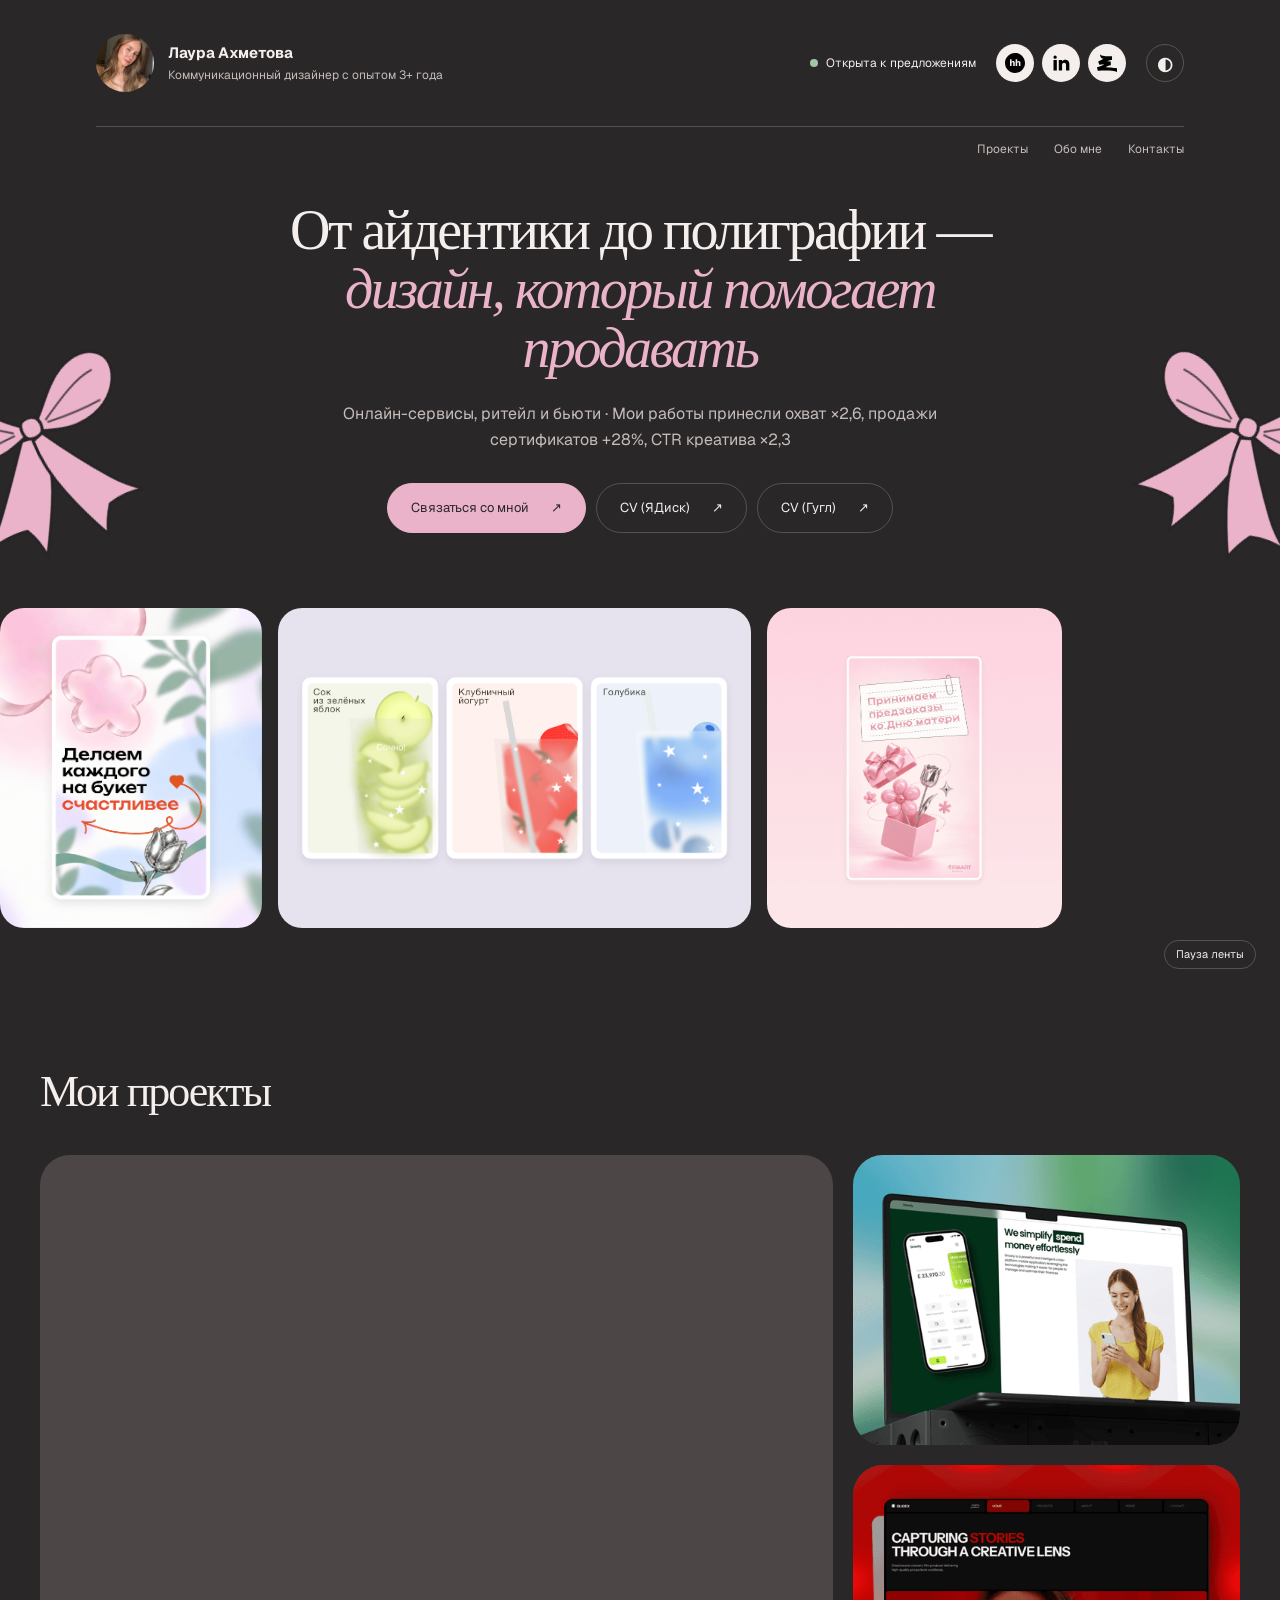
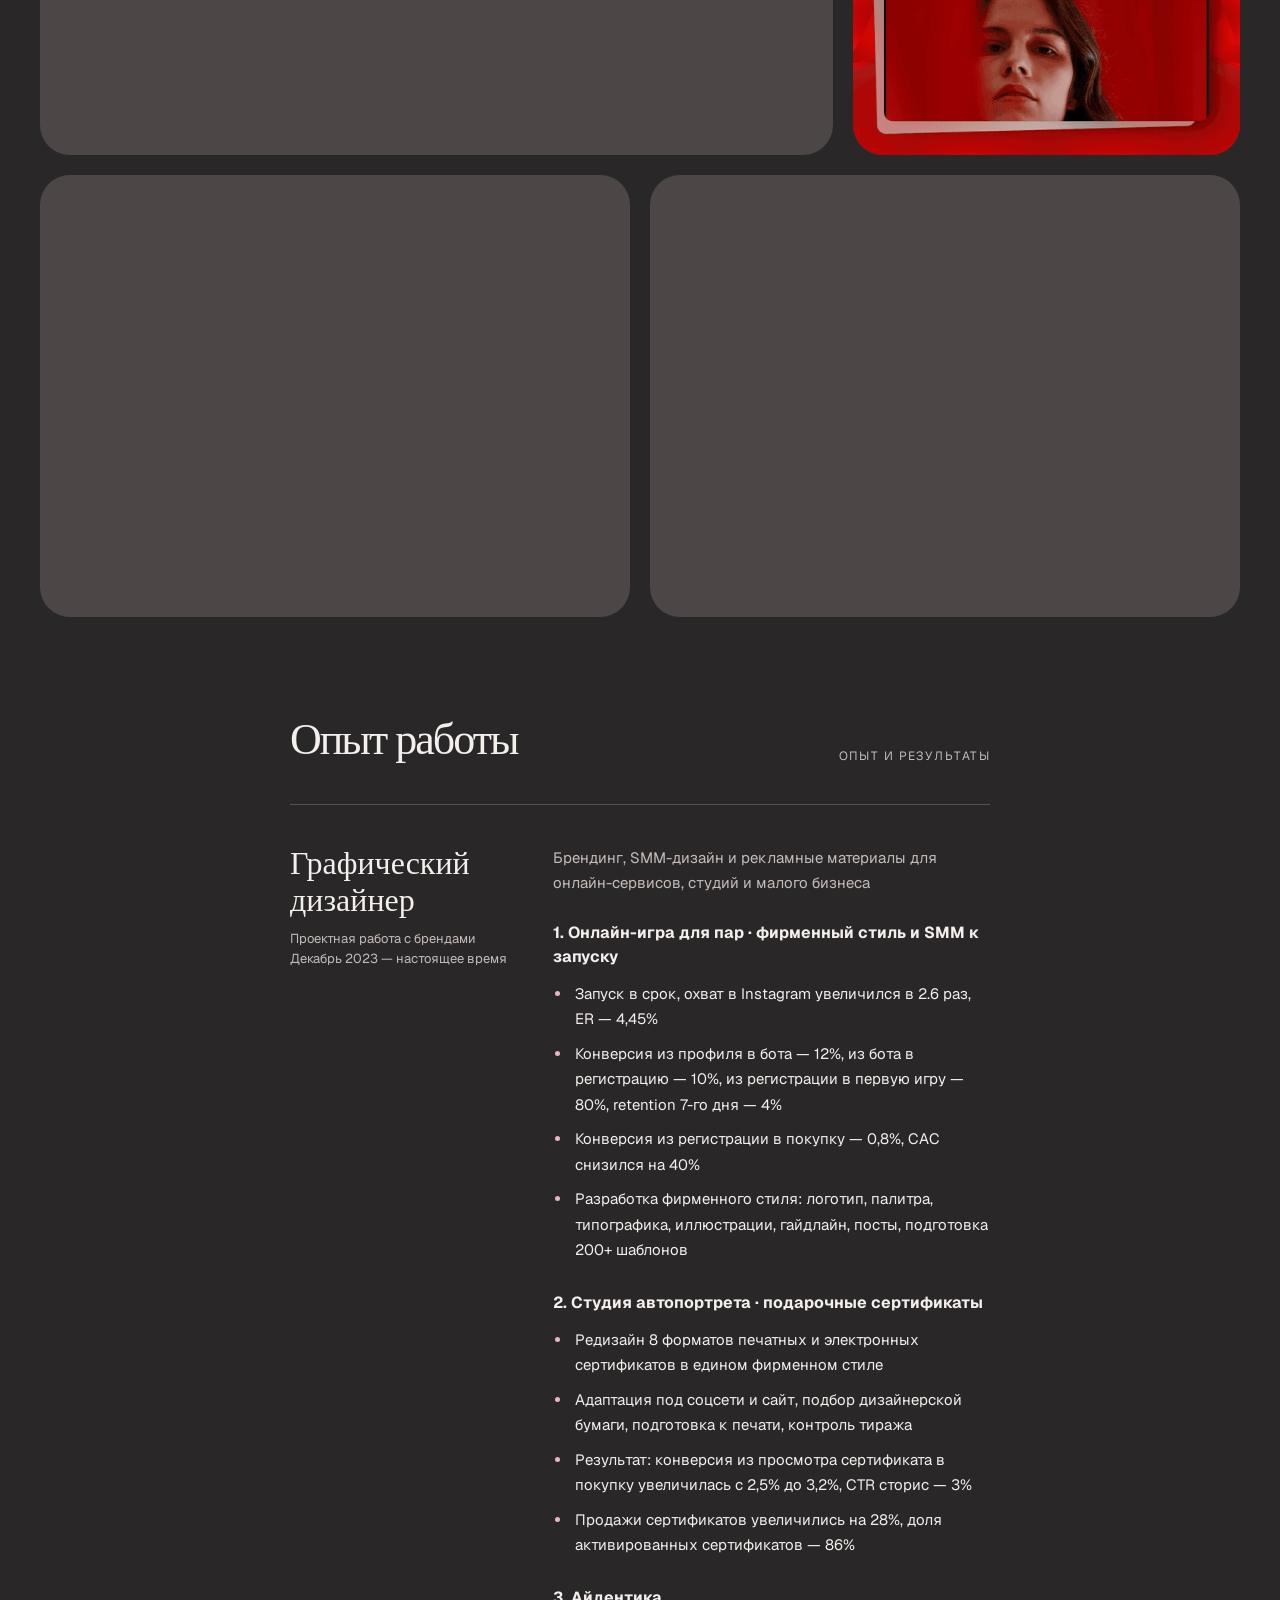
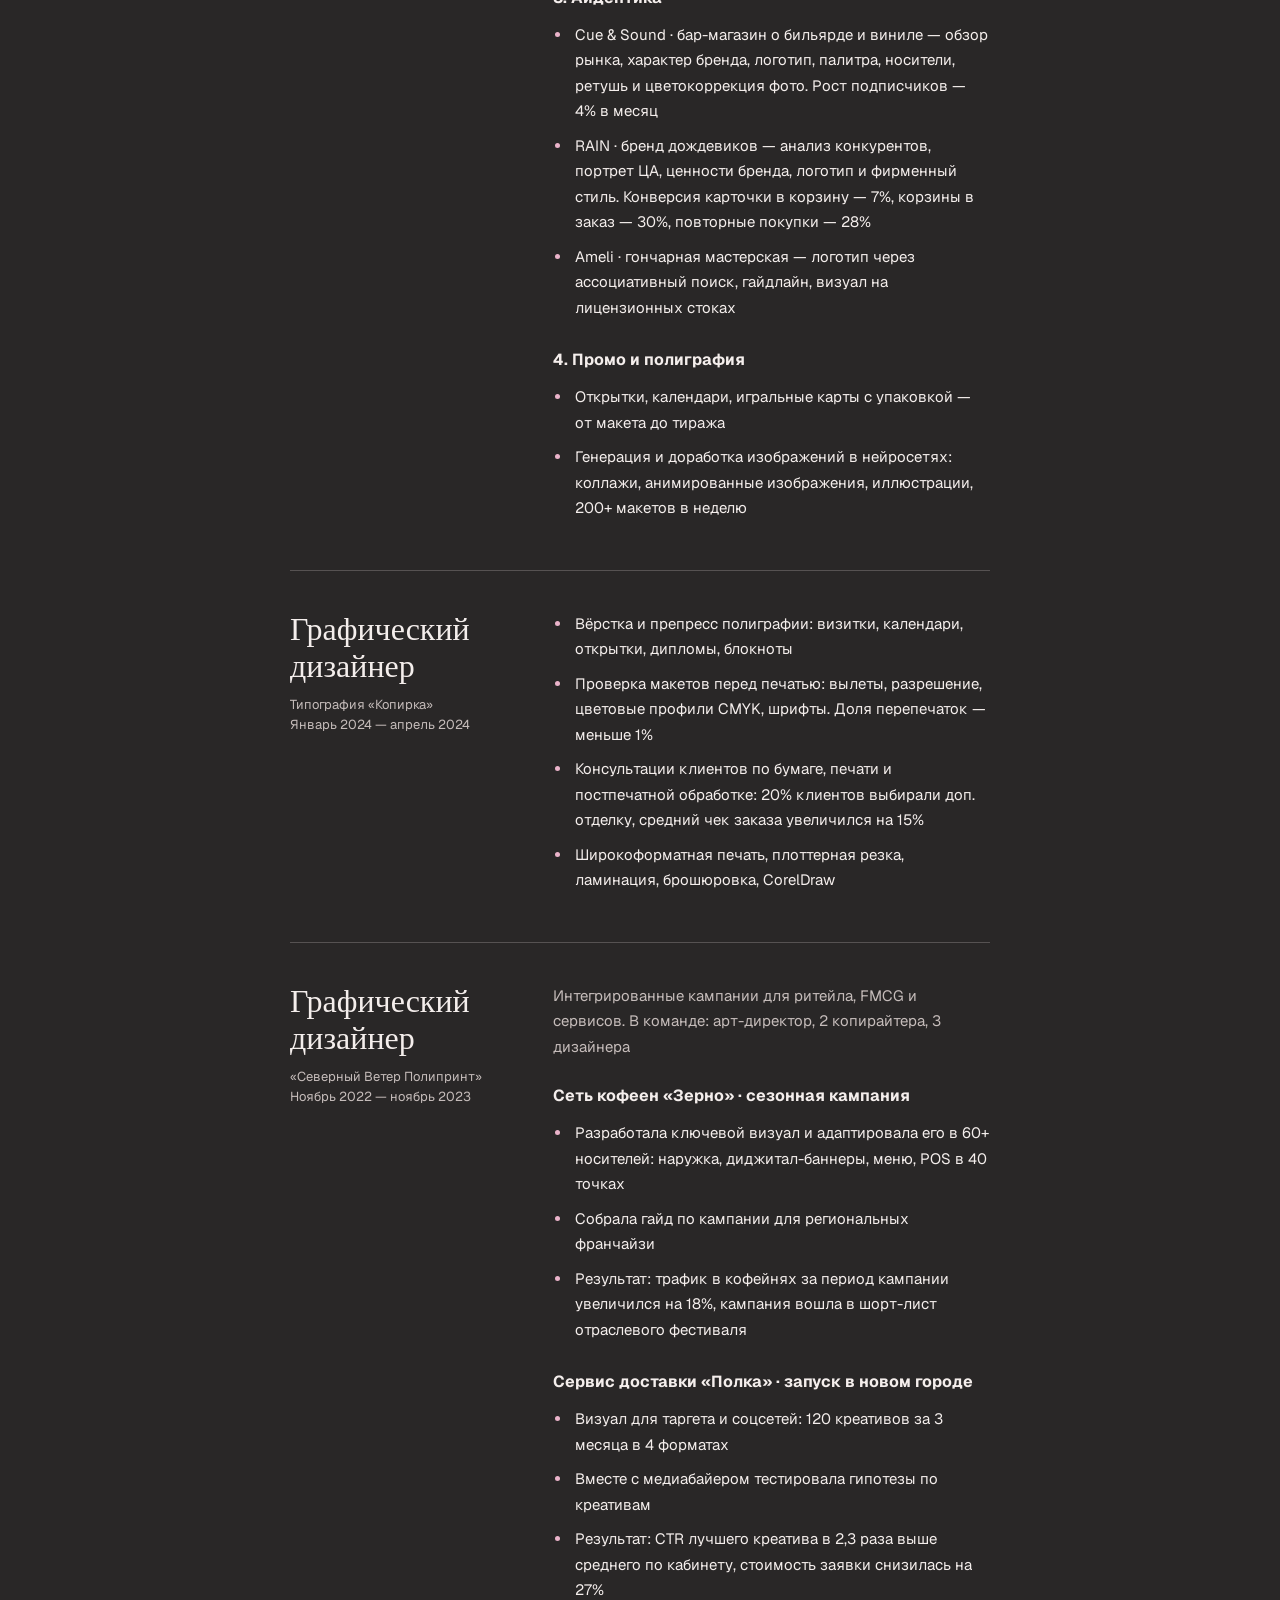
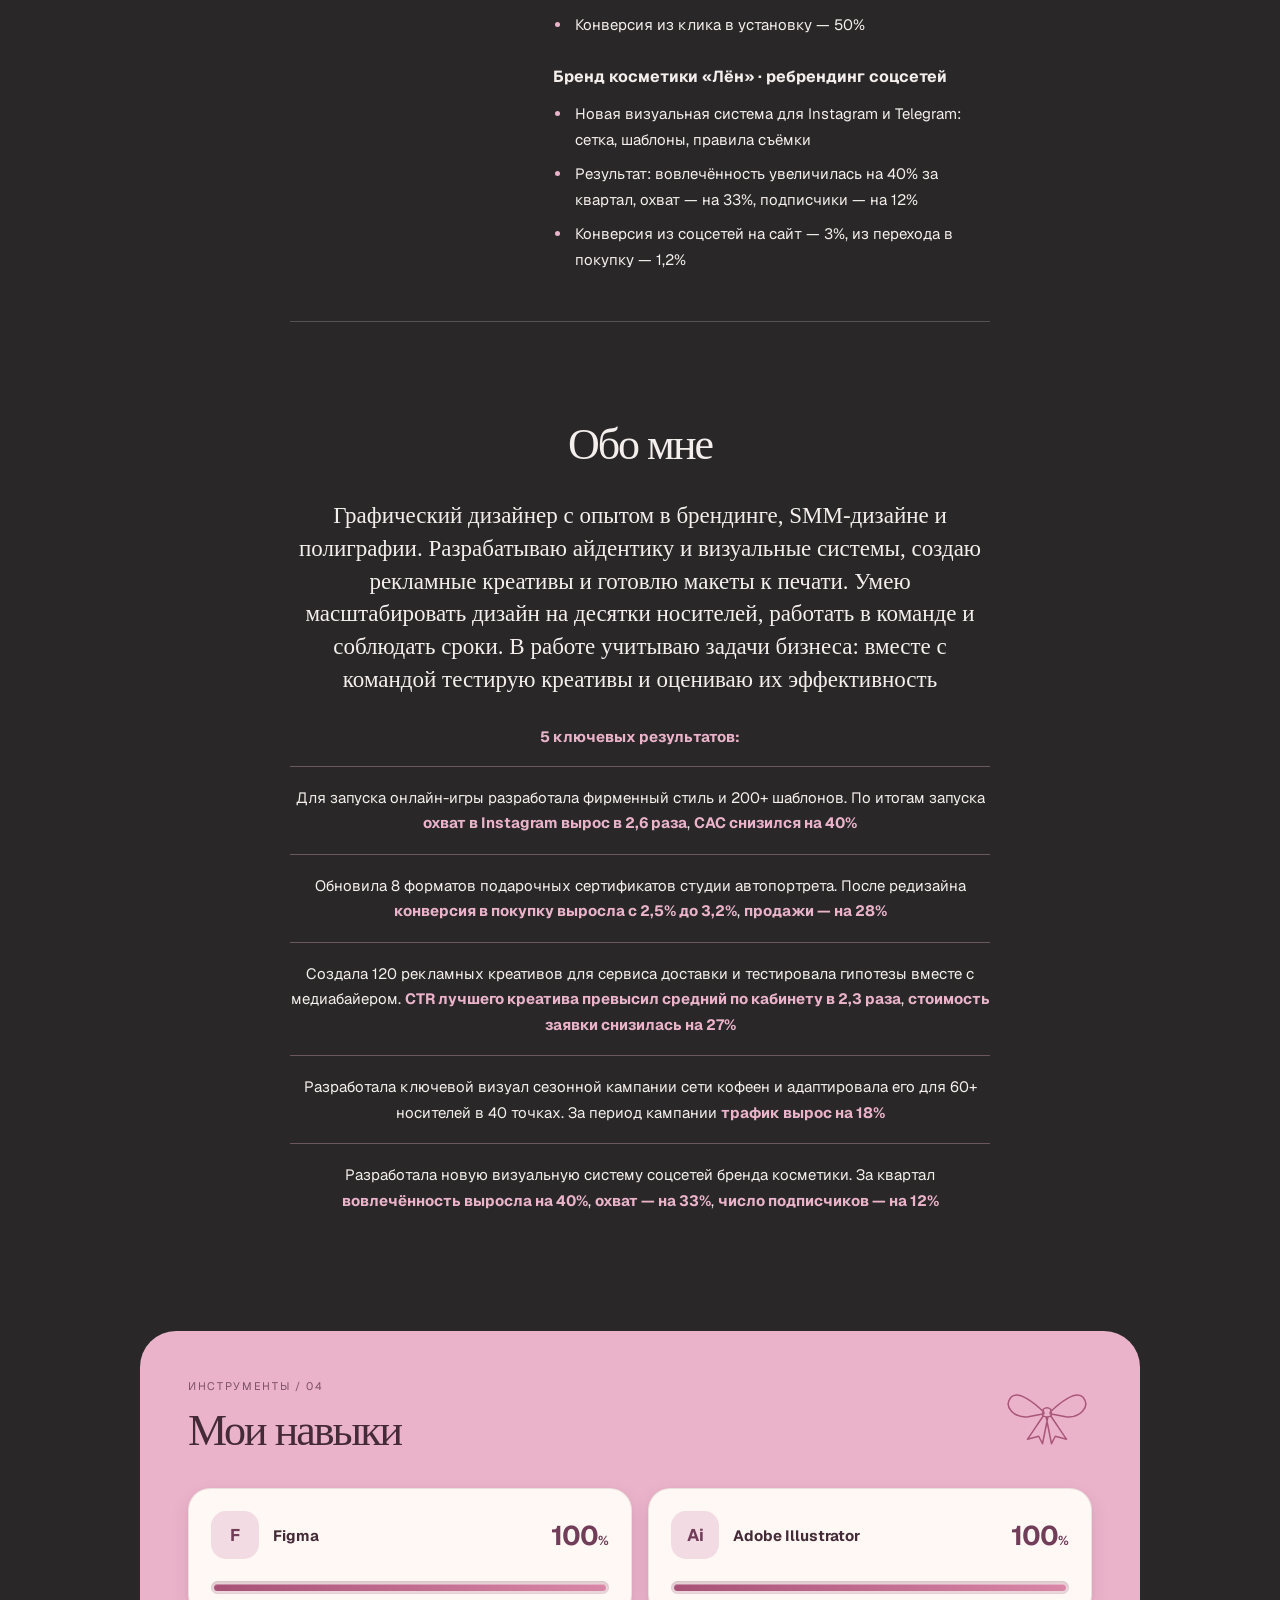
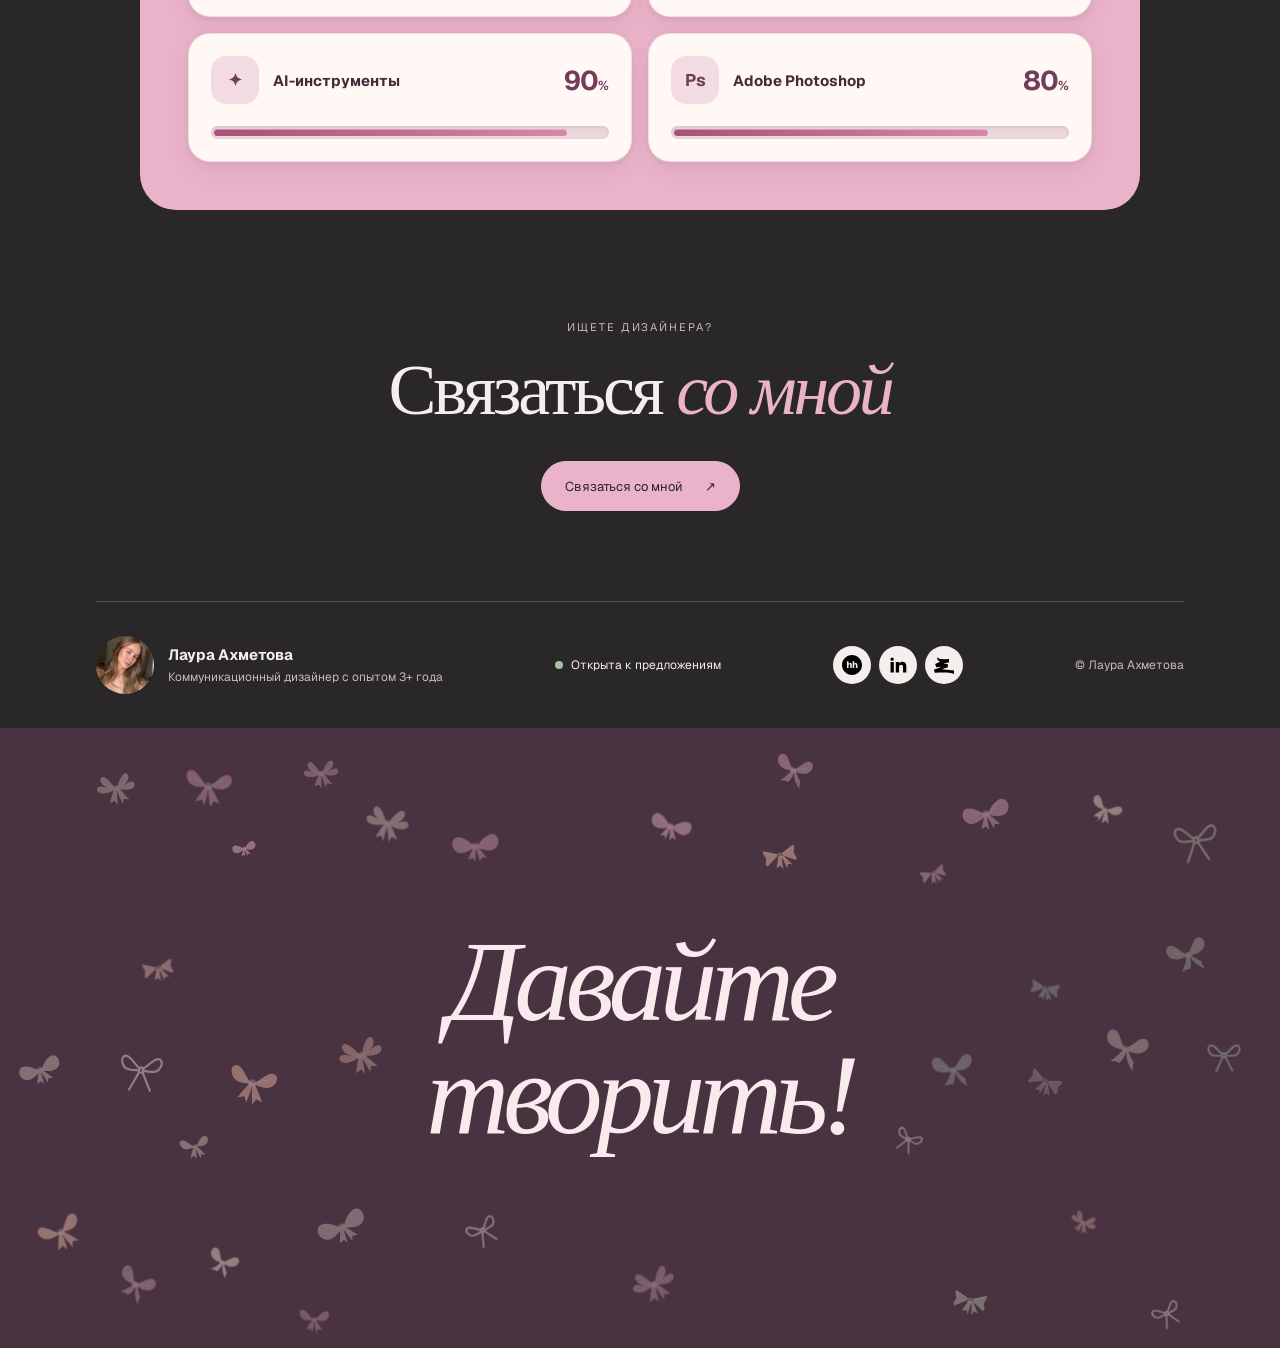
==== commit 143f0ad8: "Remove punctuation from work experience heading" ====
--- a/index.html
+++ b/index.html
@@ -1 +1 @@
-<!doctype html><html lang="ru"><head><meta charset="utf-8"><meta name="viewport" content="width=device-width,initial-scale=1"><script>(function(){var nav=performance.getEntriesByType&&performance.getEntriesByType('navigation')[0];var reload=nav?nav.type==='reload':!!(performance.navigation&&performance.navigation.type===1);if(!reload)return;var previous;try{previous=history.scrollRestoration;history.scrollRestoration='manual';}catch(e){}if(location.hash){try{history.replaceState(history.state,'',location.href.split('#')[0]);}catch(e){location.hash='';}}function top(){window.scrollTo(0,0);}window.addEventListener('pageshow',function(){top();requestAnimationFrame(function(){top();requestAnimationFrame(top);});},{once:true});window.addEventListener('pagehide',function(){try{if(previous)history.scrollRestoration=previous;}catch(e){}},{once:true});})();</script><title>Портфолио — Лаура Ахметова</title><link rel="stylesheet" href="assets/site.css?v=5"><link rel="stylesheet" href="assets/ticker.css"><link rel="stylesheet" href="assets/motion.css?v=5"><link rel="stylesheet" href="assets/ambient-bows.css?v=3"><link rel="stylesheet" href="assets/skills.css?v=3"><link rel="stylesheet" href="assets/bow-field.css?v=4"><script src="assets/motion.js?v=2" defer></script><script src="assets/ambient-bows.js?v=3" defer></script><script src="assets/site.js" defer></script><script src="assets/skills.js" defer></script><script src="assets/bow-field.js?v=4" defer></script><link rel="icon" type="image/svg+xml" href="assets/icons/favicon.svg"><link rel="icon" type="image/png" sizes="32x32" href="assets/icons/favicon-32.png"><link rel="icon" type="image/png" sizes="48x48" href="assets/icons/favicon-48.png"><link rel="apple-touch-icon" sizes="180x180" href="assets/icons/apple-touch-icon.png"></head><body data-theme="dark"><header class="site-header wrap"><a href="index.html" aria-label="На главную"><div class="profile"><img src="assets/img/Cu4nTh9SOAEUHch3rN5iS6zJhA-ade0e6e4.jpg" alt="Лаура Ахметова"><div class="profile-copy"><strong>Лаура Ахметова</strong><span>Коммуникационный дизайнер с опытом 3+ года</span></div></div></a><div class="header-right"><span class="status">Открыта к предложениям</span><div class="socials"><a href="https://hh.ru/applicant/profile/me?hhtmFrom=main" aria-label="hh.ru" target="_blank" rel="noopener"><img src="assets/img/social-hh.svg" alt=""></a><a href="https://www.linkedin.com/in/laura-akhmetova-39777343a/" aria-label="LinkedIn" target="_blank" rel="noopener"><img src="assets/img/social-linkedin.svg" alt=""></a><a href="https://setka.ru/users/019d343f-13d5-7e82-8718-7d80f2fd6895" aria-label="Сетка" target="_blank" rel="noopener"><img src="assets/img/social-setka.svg" alt=""></a></div><button class="theme-toggle" id="theme-toggle" aria-label="Сменить цветовую тему" aria-pressed="false">◐</button></div></header><nav class="section-nav wrap" aria-label="Разделы сайта"><a href="#projects">Проекты</a><a href="#about">Обо мне</a><a href="#contact">Контакты</a></nav><main><section class="hero"><div class="hero-bow-left" data-bow="hero" aria-hidden="true"></div><div class="hero-bow-right" data-bow="hero" aria-hidden="true"></div><div class="hero-inner"><h1>От айдентики до полиграфии — <em>дизайн, который помогает продавать</em></h1><p class="hero-description">Онлайн-сервисы, ритейл и бьюти · Мои работы принесли охват ×2,6, продажи сертификатов +28%, CTR креатива ×2,3</p><div class="hero-actions"><a class="button bow-button primary" href="https://t.me/lrhmtva" target="_blank" rel="noopener">Связаться со мной <span aria-hidden="true">↗</span></a><a class="button bow-button " href="https://disk.yandex.ru/i/1TDg39PJeJOGkw" target="_blank" rel="noopener">CV (ЯДиск) <span aria-hidden="true">↗</span></a><a class="button bow-button " href="https://drive.google.com/file/d/1YU8XrZVeDKVCNOQAvMSn2rMBLlJOJXlB/view?usp=sharing" target="_blank" rel="noopener">CV (Гугл) <span aria-hidden="true">↗</span></a></div></div></section><div class="strip-shell"><div class="strip" aria-label="Примеры работ"><div class="strip-track"><div class="strip-item"><video muted loop playsinline preload="none" poster="assets/img/2yvbI9MRizXEpOlxTIISnVEefA.png"><source src="assets/video/JdmQDxpiwXfAKiBCwYVODAqz4.mp4" type="video/mp4"></video></div><div class="strip-item"><video muted loop playsinline preload="none" poster="assets/img/aTDxhBb80UmcEKQ9KbTye5wf7EM.png"><source src="assets/video/EqAK1rb9Ll1AioTtsVS1atBpE.mp4" type="video/mp4"></video></div><div class="strip-item"><video muted loop playsinline preload="none" poster="assets/img/ZbNocjFNLCyLV9Rl4swbCcSMgM.png"><source src="assets/video/OIa96Ubsmi0mH4Rdsrld8Axt0w.mp4" type="video/mp4"></video></div><div class="strip-item"><video muted loop playsinline preload="none"><source src="assets/video/se7lKKm7fJBY6SnKFL6CwfqiFIU.mp4" type="video/mp4"></video></div><div class="strip-item"><img src="assets/img/31INRFd8CO7VXvGsdzUMFHO4.webp" alt="" loading="lazy"></div><div class="strip-item"><img src="assets/img/ErzbP0UcBAxlnChUCF1LkB25huE.webp" alt="" loading="lazy"></div><div class="strip-copy" aria-hidden="true"><div class="strip-item"><video muted loop playsinline preload="none" poster="assets/img/2yvbI9MRizXEpOlxTIISnVEefA.png"><source src="assets/video/JdmQDxpiwXfAKiBCwYVODAqz4.mp4" type="video/mp4"></video></div><div class="strip-item"><video muted loop playsinline preload="none" poster="assets/img/aTDxhBb80UmcEKQ9KbTye5wf7EM.png"><source src="assets/video/EqAK1rb9Ll1AioTtsVS1atBpE.mp4" type="video/mp4"></video></div><div class="strip-item"><video muted loop playsinline preload="none" poster="assets/img/ZbNocjFNLCyLV9Rl4swbCcSMgM.png"><source src="assets/video/OIa96Ubsmi0mH4Rdsrld8Axt0w.mp4" type="video/mp4"></video></div><div class="strip-item"><video muted loop playsinline preload="none"><source src="assets/video/se7lKKm7fJBY6SnKFL6CwfqiFIU.mp4" type="video/mp4"></video></div><div class="strip-item"><img src="assets/img/31INRFd8CO7VXvGsdzUMFHO4.webp" alt="" loading="lazy"></div><div class="strip-item"><img src="assets/img/ErzbP0UcBAxlnChUCF1LkB25huE.webp" alt="" loading="lazy"></div></div></div></div><button class="strip-pause" type="button" aria-pressed="false">Пауза ленты</button></div><section class="section wrap" id="projects"><div class="section-head"><h2 class="section-title">Мои проекты</h2></div><div class="project-list"><a class="project-card" href="project-details/igra-dlya-dvoih.html" data-hover-image="assets/img/vZhEWarJivnNCLLARoXgc0Ys5g.png"><img class="project-image" src="assets/img/6sb1JjYXS6TV4Lk4wuybSLhLYvA.png" alt="Игра для двоих" loading="lazy" width="1600" height="1200" decoding="async" srcset="assets/img/6sb1JjYXS6TV4Lk4wuybSLhLYvA-512w.png 512w, assets/img/6sb1JjYXS6TV4Lk4wuybSLhLYvA-1024w.png 1024w, assets/img/6sb1JjYXS6TV4Lk4wuybSLhLYvA.png 1600w" sizes="(max-width: 700px) calc(100vw - 36px), (max-width: 1000px) calc(100vw - 80px), (max-width: 1280px) calc((100vw - 100px) * 0.6667), 793px"><div class="project-caption"><img class="project-logo" src="assets/img/qPDvMqjz7jsJRjTb3AzYMAxqtQA.svg" alt=""><div><div class="project-title">Игра для двоих</div><div class="project-subtitle">Айдентика и SMM для Telegram-игры</div></div><span class="project-arrow" aria-hidden="true">↗</span></div></a><a class="project-card" href="project-details/growly.html" data-hover-image="assets/img/vZhEWarJivnNCLLARoXgc0Ys5g.png"><img class="project-image" src="assets/img/lGU6LhhlX7UVolkKorteot0QMI.png" alt="Growly" loading="lazy" width="4800" height="3600" decoding="async" srcset="assets/img/lGU6LhhlX7UVolkKorteot0QMI-512w.png 512w, assets/img/lGU6LhhlX7UVolkKorteot0QMI-1024w.png 1024w, assets/img/lGU6LhhlX7UVolkKorteot0QMI.png 4800w" sizes="(max-width: 700px) calc(100vw - 36px), (max-width: 1000px) calc((100vw - 100px) / 2), (max-width: 1280px) calc((100vw - 100px) / 3), 387px"><div class="project-caption"><img class="project-logo" src="assets/img/LLGE1p1zXKMIhiXJxukmJOqn94.svg" alt=""><div><div class="project-title">Growly</div><div class="project-subtitle">Empower Your Vision with a Modern, Streamlined Design.</div></div><span class="project-arrow" aria-hidden="true">↗</span></div></a><a class="project-card" href="project-details/glidex.html" data-hover-image="assets/img/PVMr2ShgT1v08X9fNPpsbdRQwmg.png"><img class="project-image" src="assets/img/CLZhCPMlL2EPY75pz7qo4vhGGzw.png" alt="Glidex" loading="lazy" width="1600" height="1200" decoding="async" srcset="assets/img/CLZhCPMlL2EPY75pz7qo4vhGGzw-512w.png 512w, assets/img/CLZhCPMlL2EPY75pz7qo4vhGGzw-1024w.png 1024w, assets/img/CLZhCPMlL2EPY75pz7qo4vhGGzw.png 1600w" sizes="(max-width: 700px) calc(100vw - 36px), (max-width: 1000px) calc((100vw - 100px) / 2), (max-width: 1280px) calc((100vw - 100px) / 3), 387px"><div class="project-caption"><img class="project-logo" src="assets/img/3UBhuourpwlCeqx03V6QWYkok.svg" alt=""><div><div class="project-title">Glidex</div><div class="project-subtitle">Elevating Videography with Stunning Digital Experiences</div></div><span class="project-arrow" aria-hidden="true">↗</span></div></a><a class="project-card" href="project-details/aether-studio.html" data-hover-image="assets/img/2wIifx4QZtr3Qon18QBxcBrtBqg.png"><img class="project-image" src="assets/img/EVgp4FfBKeWyGi51Bui2IUDZsG0.png" alt="Aether Studio" loading="lazy" width="1600" height="1200" decoding="async" srcset="assets/img/EVgp4FfBKeWyGi51Bui2IUDZsG0-512w.png 512w, assets/img/EVgp4FfBKeWyGi51Bui2IUDZsG0-1024w.png 1024w, assets/img/EVgp4FfBKeWyGi51Bui2IUDZsG0.png 1600w" sizes="(max-width: 700px) calc(100vw - 36px), (max-width: 1280px) calc((100vw - 100px) / 2), 590px"><div class="project-caption"><img class="project-logo" src="assets/img/gYoAsCKXdkDg7dbQ7ETRorhhA0.svg" alt=""><div><div class="project-title">Aether Studio</div><div class="project-subtitle">Where Architecture Meets Digital Excellence</div></div><span class="project-arrow" aria-hidden="true">↗</span></div></a><a class="project-card" href="project-details/vaultx.html" data-hover-image="assets/img/A0VELO2iy2lgenZQRJTzyFov7oY.png"><img class="project-image" src="assets/img/6WFXJKIrqOV3OI4Ic0ghq3vf0fw.png" alt="VaultX" loading="lazy" width="1600" height="1200" decoding="async" srcset="assets/img/6WFXJKIrqOV3OI4Ic0ghq3vf0fw-512w.png 512w, assets/img/6WFXJKIrqOV3OI4Ic0ghq3vf0fw-1024w.png 1024w, assets/img/6WFXJKIrqOV3OI4Ic0ghq3vf0fw.png 1600w" sizes="(max-width: 700px) calc(100vw - 36px), (max-width: 1280px) calc((100vw - 100px) / 2), 590px"><div class="project-caption"><img class="project-logo" src="assets/img/zRnuXrGDox7dVChfMCVhCEI6bZA.svg" alt=""><div><div class="project-title">VaultX</div><div class="project-subtitle">The Future of Blockchain &amp; Web3 Experiences</div></div><span class="project-arrow" aria-hidden="true">↗</span></div></a></div></section><section class="section wrap" id="experience"><div class="section-head"><h2 class="section-title">Опыт работы<span style="color:var(--pink)">.</span></h2><span class="section-note">Опыт и результаты</span></div><div class="experience-list"><article class="experience"><div><h3>Графический дизайнер</h3><div class="experience-meta">Проектная работа с брендами<br>Декабрь 2023 — настоящее время</div></div><div class="experience-copy"><p class="experience-lead">Брендинг, SMM-дизайн и рекламные материалы для онлайн-сервисов, студий и малого бизнеса</p><div class="experience-group"><h4>1. Онлайн-игра для пар · фирменный стиль и SMM к запуску</h4><ul><li>Запуск в срок, охват в Instagram увеличился в 2.6 раз, ER — 4,45%</li><li>Конверсия из профиля в бота — 12%, из бота в регистрацию — 10%, из регистрации в первую игру — 80%, retention 7-го дня — 4%</li><li>Конверсия из регистрации в покупку — 0,8%, CAC снизился на 40%</li><li>Разработка фирменного стиля: логотип, палитра, типографика, иллюстрации, гайдлайн, посты, подготовка 200+ шаблонов</li></ul></div><div class="experience-group"><h4>2. Студия автопортрета · подарочные сертификаты</h4><ul><li>Редизайн 8 форматов печатных и электронных сертификатов в едином фирменном стиле</li><li>Адаптация под соцсети и сайт, подбор дизайнерской бумаги, подготовка к печати, контроль тиража</li><li>Результат: конверсия из просмотра сертификата в покупку увеличилась с 2,5% до 3,2%, CTR сторис — 3%</li><li>Продажи сертификатов увеличились на 28%, доля активированных сертификатов — 86%</li></ul></div><div class="experience-group"><h4>3. Айдентика</h4><ul><li>Cue &amp; Sound · бар-магазин о бильярде и виниле — обзор рынка, характер бренда, логотип, палитра, носители, ретушь и цветокоррекция фото. Рост подписчиков — 4% в месяц</li><li>RAIN · бренд дождевиков — анализ конкурентов, портрет ЦА, ценности бренда, логотип и фирменный стиль. Конверсия карточки в корзину — 7%, корзины в заказ — 30%, повторные покупки — 28%</li><li>Ameli · гончарная мастерская — логотип через ассоциативный поиск, гайдлайн, визуал на лицензионных стоках</li></ul></div><div class="experience-group"><h4>4. Промо и полиграфия</h4><ul><li>Открытки, календари, игральные карты с упаковкой — от макета до тиража</li><li>Генерация и доработка изображений в нейросетях: коллажи, анимированные изображения, иллюстрации, 200+ макетов в неделю</li></ul></div></div></article><article class="experience"><div><h3>Графический дизайнер</h3><div class="experience-meta">Типография «Копирка»<br>Январь 2024 — апрель 2024</div></div><div class="experience-copy"><ul><li>Вёрстка и препресс полиграфии: визитки, календари, открытки, дипломы, блокноты</li><li>Проверка макетов перед печатью: вылеты, разрешение, цветовые профили CMYK, шрифты. Доля перепечаток — меньше 1%</li><li>Консультации клиентов по бумаге, печати и постпечатной обработке: 20% клиентов выбирали доп. отделку, средний чек заказа увеличился на 15%</li><li>Широкоформатная печать, плоттерная резка, ламинация, брошюровка, CorelDraw</li></ul></div></article><article class="experience"><div><h3>Графический дизайнер</h3><div class="experience-meta">«Северный Ветер Полипринт»<br>Ноябрь 2022 — ноябрь 2023</div></div><div class="experience-copy"><p class="experience-lead">Интегрированные кампании для ритейла, FMCG и сервисов. В команде: арт-директор, 2 копирайтера, 3 дизайнера</p><div class="experience-group"><h4>Сеть кофеен «Зерно» · сезонная кампания</h4><ul><li>Разработала ключевой визуал и адаптировала его в 60+ носителей: наружка, диджитал-баннеры, меню, POS в 40 точках</li><li>Собрала гайд по кампании для региональных франчайзи</li><li>Результат: трафик в кофейнях за период кампании увеличился на 18%, кампания вошла в шорт-лист отраслевого фестиваля</li></ul></div><div class="experience-group"><h4>Сервис доставки «Полка» · запуск в новом городе</h4><ul><li>Визуал для таргета и соцсетей: 120 креативов за 3 месяца в 4 форматах</li><li>Вместе с медиабайером тестировала гипотезы по креативам</li><li>Результат: CTR лучшего креатива в 2,3 раза выше среднего по кабинету, стоимость заявки снизилась на 27%</li><li>Конверсия из клика в установку — 50%</li></ul></div><div class="experience-group"><h4>Бренд косметики «Лён» · ребрендинг соцсетей</h4><ul><li>Новая визуальная система для Instagram и Telegram: сетка, шаблоны, правила съёмки</li><li>Результат: вовлечённость увеличилась на 40% за квартал, охват — на 33%, подписчики — на 12%</li><li>Конверсия из соцсетей на сайт — 3%, из перехода в покупку — 1,2%</li></ul></div></div></article></div></section><section class="section wrap" id="about"><div class="about-grid"><h2 class="section-title">Обо мне</h2><div><p class="about-copy">Графический дизайнер с опытом в брендинге, SMM-дизайне и полиграфии. Разрабатываю айдентику и визуальные системы, создаю рекламные креативы и готовлю макеты к печати. Умею масштабировать дизайн на десятки носителей, работать в команде и соблюдать сроки. В работе учитываю задачи бизнеса: вместе с командой тестирую креативы и оцениваю их эффективность</p><div class="experience-copy about-results"><p class="about-results-title">5 ключевых результатов:</p><p>Для запуска онлайн-игры разработала фирменный стиль и 200+ шаблонов. По итогам запуска <strong>охват в Instagram вырос в 2,6 раза</strong>, <strong>CAC снизился на 40%</strong></p><p>Обновила 8 форматов подарочных сертификатов студии автопортрета. После редизайна <strong>конверсия в покупку выросла с 2,5% до 3,2%</strong>, <strong>продажи — на 28%</strong></p><p>Создала 120 рекламных креативов для сервиса доставки и тестировала гипотезы вместе с медиабайером. <strong>CTR лучшего креатива превысил средний по кабинету в 2,3 раза</strong>, <strong>стоимость заявки снизилась на 27%</strong></p><p>Разработала ключевой визуал сезонной кампании сети кофеен и адаптировала его для 60+ носителей в 40 точках. За период кампании <strong>трафик вырос на 18%</strong></p><p>Разработала новую визуальную систему соцсетей бренда косметики. За квартал <strong>вовлечённость выросла на 40%</strong>, <strong>охват — на 33%</strong>, <strong>число подписчиков — на 12%</strong></p></div></div></div></section><section class="section wrap" id="skills" aria-labelledby="skills-title"><div class="skills-heading"><div><span class="skills-eyebrow">Инструменты / 04</span><h2 class="section-title" id="skills-title">Мои навыки</h2></div><svg class="skills-bow" viewBox="0 0 120 90" fill="none" aria-hidden="true"><path d="M56 44C43 31 21 14 12 24 1 37 17 52 35 50L56 46M64 44C77 31 99 14 108 24 119 37 103 52 85 50L64 46M55 49C48 59 41 70 34 80L49 76 54 86 61 51M65 49C72 59 79 70 86 80L71 76 66 86 59 51M55 40Q60 36 65 40L66 48Q60 53 54 48Z" stroke="currentColor" stroke-width="2" stroke-linejoin="round" stroke-linecap="round"/></svg></div><div class="skills-cards"><article class="skill-card"><div class="skill-card-top"><span class="skill-monogram" aria-hidden="true">F</span><div class="skill-info"><h3>Figma</h3></div><span class="skill-value" aria-hidden="true">100<small>%</small></span></div><div class="skill-meter" role="progressbar" aria-label="Figma" aria-valuemin="0" aria-valuemax="100" aria-valuenow="100"><span class="skill-fill" style="--level:100%;--delay:0ms"></span></div></article><article class="skill-card"><div class="skill-card-top"><span class="skill-monogram" aria-hidden="true">Ai</span><div class="skill-info"><h3>Adobe Illustrator</h3></div><span class="skill-value" aria-hidden="true">100<small>%</small></span></div><div class="skill-meter" role="progressbar" aria-label="Adobe Illustrator" aria-valuemin="0" aria-valuemax="100" aria-valuenow="100"><span class="skill-fill" style="--level:100%;--delay:100ms"></span></div></article><article class="skill-card"><div class="skill-card-top"><span class="skill-monogram" aria-hidden="true">✦</span><div class="skill-info"><h3>AI-инструменты</h3></div><span class="skill-value" aria-hidden="true">90<small>%</small></span></div><div class="skill-meter" role="progressbar" aria-label="AI-инструменты" aria-valuemin="0" aria-valuemax="100" aria-valuenow="90"><span class="skill-fill" style="--level:90%;--delay:200ms"></span></div></article><article class="skill-card"><div class="skill-card-top"><span class="skill-monogram" aria-hidden="true">Ps</span><div class="skill-info"><h3>Adobe Photoshop</h3></div><span class="skill-value" aria-hidden="true">80<small>%</small></span></div><div class="skill-meter" role="progressbar" aria-label="Adobe Photoshop" aria-valuemin="0" aria-valuemax="100" aria-valuenow="80"><span class="skill-fill" style="--level:80%;--delay:300ms"></span></div></article></div></section><section class="contact" id="contact"><div class="eyebrow">Ищете дизайнера?</div><h2>Связаться <em style="color:var(--pink)">со мной</em></h2><a class="button primary bow-button" href="https://t.me/lrhmtva" target="_blank" rel="noopener">Связаться со мной <span aria-hidden="true">↗</span></a></section></main><footer class="footer wrap"><div class="profile"><img src="assets/img/Cu4nTh9SOAEUHch3rN5iS6zJhA-ade0e6e4.jpg" alt="Лаура Ахметова"><div class="profile-copy"><strong>Лаура Ахметова</strong><span>Коммуникационный дизайнер с опытом 3+ года</span></div></div><span class="status">Открыта к предложениям</span><div class="socials"><a href="https://hh.ru/applicant/profile/me?hhtmFrom=main" aria-label="hh.ru" target="_blank" rel="noopener"><img src="assets/img/social-hh.svg" alt=""></a><a href="https://www.linkedin.com/in/laura-akhmetova-39777343a/" aria-label="LinkedIn" target="_blank" rel="noopener"><img src="assets/img/social-linkedin.svg" alt=""></a><a href="https://setka.ru/users/019d343f-13d5-7e82-8718-7d80f2fd6895" aria-label="Сетка" target="_blank" rel="noopener"><img src="assets/img/social-setka.svg" alt=""></a></div><small>© Лаура Ахметова</small></footer><section class="bow-field" aria-labelledby="bow-field-title"><svg class="bow-field-defs" xmlns="http://www.w3.org/2000/svg" aria-hidden="true" focusable="false"><defs><symbol id="field-classic" viewBox="0 0 160 160"><path fill="currentColor" d="M73 75C55 62 36 28 18 35 1 42 9 69 25 78c14 8 31 6 47 3-9 15-18 30-25 49l20-8 9 18c4-20 6-40 6-57 2 19 7 39 14 58l8-19 20 6c-11-18-23-35-35-49 17 4 35 6 48-2 16-10 21-36 4-42-19-7-37 26-55 40z"/><path fill="#fff8f4" opacity=".45" d="M71 68q9-5 18 0l3 16q-12 7-24 0z"/><path d="M30 55q16 5 35 17m65-17q-16 5-35 17" fill="none" stroke="#fff8f4" opacity=".45" stroke-width="3" stroke-linecap="round"/></symbol><symbol id="field-plump" viewBox="0 0 160 160"><path fill="currentColor" d="M72 72C54 50 26 37 15 51 3 66 12 89 28 94c14 5 30-2 44-9-6 11-12 22-17 34l15-5 7 13 5-42 10 42 6-13 16 4c-8-14-15-25-23-34 15 7 32 14 46 9 17-6 24-29 12-43-13-14-39 0-57 22z"/><path fill="#fff8f4" opacity=".45" d="M71 68q9-5 18 0l3 16q-12 7-24 0z"/><path d="M30 55q16 5 35 17m65-17q-16 5-35 17" fill="none" stroke="#fff8f4" opacity=".45" stroke-width="3" stroke-linecap="round"/></symbol><symbol id="field-skinny" viewBox="0 0 160 160"><path d="M75 73C56 58 35 28 22 38 9 48 21 76 37 78q16 3 37 0M85 73c19-15 40-45 53-35 13 10 1 38-15 40q-16 3-37 0M74 84C67 103 58 121 48 143M86 84c8 18 18 36 29 56M75 70q5-4 10 0l2 13q-7 5-14 0z" fill="none" stroke="currentColor" stroke-width="7" stroke-linecap="round" stroke-linejoin="round"/></symbol><symbol id="field-angular" viewBox="0 0 160 160"><path fill="currentColor" d="M16 45 70 70 65 82 19 111 13 102 21 78 12 54zM144 45 90 70 95 82l46 29 6-9-8-24 9-24zM72 82l-18 45 19-7 8 19 5-54 12 53 7-18 18 6-29-45z"/><path fill="#fff8f4" opacity=".45" d="M71 68q9-5 18 0l3 16q-12 7-24 0z"/><path d="M30 55q16 5 35 17m65-17q-16 5-35 17" fill="none" stroke="#fff8f4" opacity=".45" stroke-width="3" stroke-linecap="round"/></symbol><symbol id="field-double" viewBox="0 0 160 160"><path fill="currentColor" d="M75 72C63 48 44 18 31 29 19 38 31 60 52 72 33 61 9 54 8 71c-1 18 28 25 61 13L48 131l20-8 9 18 5-52 14 50 7-18 21 6-29-44c30 13 59 6 58-12-1-17-25-10-44 1 21-12 33-34 21-43-13-11-32 19-44 43z"/><path fill="#fff8f4" opacity=".45" d="M71 68q9-5 18 0l3 16q-12 7-24 0z"/><path d="M30 55q16 5 35 17m65-17q-16 5-35 17" fill="none" stroke="#fff8f4" opacity=".45" stroke-width="3" stroke-linecap="round"/></symbol><symbol id="field-flow" viewBox="0 0 160 160"><path fill="currentColor" d="M75 72C58 57 45 23 25 28 5 33 9 65 27 75c14 8 31 8 47 5-7 18-17 32-30 48 13-5 22-5 31-3 8-16 11-29 11-43 4 23 17 40 38 56-5-11-6-20-5-28-12-10-22-20-26-30 15 3 33 0 45-10 16-14 13-40-5-42-19-2-30 27-48 43z"/><path fill="#fff8f4" opacity=".45" d="M71 68q9-5 18 0l3 16q-12 7-24 0z"/><path d="M30 55q16 5 35 17m65-17q-16 5-35 17" fill="none" stroke="#fff8f4" opacity=".45" stroke-width="3" stroke-linecap="round"/></symbol></defs></svg><h2 class="bow-field-title" id="bow-field-title">Давайте<br>творить!</h2><div class="bow-field-grid" aria-hidden="true"><div class="field-bow field-blush" style="--x:40%;--y:5%;--bow-size:51px;--bow-mobile:32px;--tilt:8deg;--alpha:0.35"><svg viewBox="0 0 160 160" focusable="false" aria-hidden="true"><use href="#field-classic"></use></svg></div><div class="field-bow field-ivory" style="--x:31%;--y:97%;--bow-size:54px;--bow-mobile:27px;--tilt:-25deg;--alpha:0.31"><svg viewBox="0 0 160 160" focusable="false" aria-hidden="true"><use href="#field-plump"></use></svg></div><div class="field-bow field-sage" style="--x:4%;--y:67%;--bow-size:51px;--bow-mobile:25px;--tilt:-6deg;--alpha:0.42"><svg viewBox="0 0 160 160" focusable="false" aria-hidden="true"><use href="#field-skinny"></use></svg></div><div class="field-bow field-peach" style="--x:92%;--y:71%;--bow-size:38px;--bow-mobile:29px;--tilt:-13deg;--alpha:0.48"><svg viewBox="0 0 160 160" focusable="false" aria-hidden="true"><use href="#field-angular"></use></svg></div><div class="field-bow field-mauve" style="--x:48%;--y:3%;--bow-size:38px;--bow-mobile:20px;--tilt:-4deg;--alpha:0.40"><svg viewBox="0 0 160 160" focusable="false" aria-hidden="true"><use href="#field-double"></use></svg></div><div class="field-bow field-cream" style="--x:6%;--y:94%;--bow-size:50px;--bow-mobile:18px;--tilt:17deg;--alpha:0.32"><svg viewBox="0 0 160 160" focusable="false" aria-hidden="true"><use href="#field-flow"></use></svg></div><div class="field-bow field-peach" style="--x:5%;--y:63%;--bow-size:48px;--bow-mobile:22px;--tilt:-16deg;--alpha:0.36"><svg viewBox="0 0 160 160" focusable="false" aria-hidden="true"><use href="#field-double"></use></svg></div><div class="field-bow field-sage" style="--x:93%;--y:39%;--bow-size:46px;--bow-mobile:24px;--tilt:-17deg;--alpha:0.33"><svg viewBox="0 0 160 160" focusable="false" aria-hidden="true"><use href="#field-flow"></use></svg></div><div class="field-bow field-cream" style="--x:12%;--y:5%;--bow-size:35px;--bow-mobile:32px;--tilt:28deg;--alpha:0.46"><svg viewBox="0 0 160 160" focusable="false" aria-hidden="true"><use href="#field-classic"></use></svg></div><div class="field-bow field-blush" style="--x:59%;--y:97%;--bow-size:51px;--bow-mobile:29px;--tilt:-5deg;--alpha:0.36"><svg viewBox="0 0 160 160" focusable="false" aria-hidden="true"><use href="#field-plump"></use></svg></div><div class="field-bow field-ivory" style="--x:7%;--y:58%;--bow-size:37px;--bow-mobile:18px;--tilt:-29deg;--alpha:0.45"><svg viewBox="0 0 160 160" focusable="false" aria-hidden="true"><use href="#field-skinny"></use></svg></div><div class="field-bow field-mauve" style="--x:94%;--y:61%;--bow-size:38px;--bow-mobile:22px;--tilt:25deg;--alpha:0.31"><svg viewBox="0 0 160 160" focusable="false" aria-hidden="true"><use href="#field-angular"></use></svg></div><div class="field-bow field-sage" style="--x:23%;--y:9%;--bow-size:33px;--bow-mobile:30px;--tilt:12deg;--alpha:0.31"><svg viewBox="0 0 160 160" focusable="false" aria-hidden="true"><use href="#field-angular"></use></svg></div><div class="field-bow field-peach" style="--x:28%;--y:93%;--bow-size:52px;--bow-mobile:32px;--tilt:14deg;--alpha:0.45"><svg viewBox="0 0 160 160" focusable="false" aria-hidden="true"><use href="#field-classic"></use></svg></div><div class="field-bow field-mauve" style="--x:4%;--y:31%;--bow-size:43px;--bow-mobile:20px;--tilt:29deg;--alpha:0.42"><svg viewBox="0 0 160 160" focusable="false" aria-hidden="true"><use href="#field-flow"></use></svg></div><div class="field-bow field-cream" style="--x:95%;--y:29%;--bow-size:42px;--bow-mobile:20px;--tilt:-9deg;--alpha:0.32"><svg viewBox="0 0 160 160" focusable="false" aria-hidden="true"><use href="#field-double"></use></svg></div><div class="field-bow field-blush" style="--x:52%;--y:10%;--bow-size:52px;--bow-mobile:28px;--tilt:-16deg;--alpha:0.39"><svg viewBox="0 0 160 160" focusable="false" aria-hidden="true"><use href="#field-plump"></use></svg></div><div class="field-bow field-ivory" style="--x:6%;--y:88%;--bow-size:33px;--bow-mobile:24px;--tilt:-27deg;--alpha:0.45"><svg viewBox="0 0 160 160" focusable="false" aria-hidden="true"><use href="#field-skinny"></use></svg></div><div class="field-bow field-blush" style="--x:7%;--y:64%;--bow-size:33px;--bow-mobile:20px;--tilt:4deg;--alpha:0.30"><svg viewBox="0 0 160 160" focusable="false" aria-hidden="true"><use href="#field-classic"></use></svg></div><div class="field-bow field-ivory" style="--x:97%;--y:43%;--bow-size:46px;--bow-mobile:27px;--tilt:-21deg;--alpha:0.33"><svg viewBox="0 0 160 160" focusable="false" aria-hidden="true"><use href="#field-plump"></use></svg></div><div class="field-bow field-sage" style="--x:6%;--y:8%;--bow-size:39px;--bow-mobile:21px;--tilt:0deg;--alpha:0.45"><svg viewBox="0 0 160 160" focusable="false" aria-hidden="true"><use href="#field-skinny"></use></svg></div><div class="field-bow field-peach" style="--x:40%;--y:96%;--bow-size:35px;--bow-mobile:18px;--tilt:-12deg;--alpha:0.41"><svg viewBox="0 0 160 160" focusable="false" aria-hidden="true"><use href="#field-angular"></use></svg></div><div class="field-bow field-mauve" style="--x:8%;--y:63%;--bow-size:47px;--bow-mobile:25px;--tilt:-19deg;--alpha:0.39"><svg viewBox="0 0 160 160" focusable="false" aria-hidden="true"><use href="#field-double"></use></svg></div><div class="field-bow field-cream" style="--x:96%;--y:49%;--bow-size:35px;--bow-mobile:31px;--tilt:26deg;--alpha:0.45"><svg viewBox="0 0 160 160" focusable="false" aria-hidden="true"><use href="#field-flow"></use></svg></div><div class="field-bow field-peach" style="--x:30%;--y:3%;--bow-size:29px;--bow-mobile:31px;--tilt:26deg;--alpha:0.32"><svg viewBox="0 0 160 160" focusable="false" aria-hidden="true"><use href="#field-double"></use></svg></div><div class="field-bow field-sage" style="--x:14%;--y:94%;--bow-size:47px;--bow-mobile:26px;--tilt:-7deg;--alpha:0.32"><svg viewBox="0 0 160 160" focusable="false" aria-hidden="true"><use href="#field-flow"></use></svg></div><div class="field-bow field-cream" style="--x:7%;--y:54%;--bow-size:32px;--bow-mobile:30px;--tilt:-12deg;--alpha:0.37"><svg viewBox="0 0 160 160" focusable="false" aria-hidden="true"><use href="#field-classic"></use></svg></div><div class="field-bow field-blush" style="--x:96%;--y:33%;--bow-size:45px;--bow-mobile:25px;--tilt:17deg;--alpha:0.45"><svg viewBox="0 0 160 160" focusable="false" aria-hidden="true"><use href="#field-plump"></use></svg></div><div class="field-bow field-ivory" style="--x:33%;--y:6%;--bow-size:50px;--bow-mobile:20px;--tilt:6deg;--alpha:0.41"><svg viewBox="0 0 160 160" focusable="false" aria-hidden="true"><use href="#field-skinny"></use></svg></div><div class="field-bow field-mauve" style="--x:16%;--y:93%;--bow-size:29px;--bow-mobile:23px;--tilt:-20deg;--alpha:0.45"><svg viewBox="0 0 160 160" focusable="false" aria-hidden="true"><use href="#field-angular"></use></svg></div><div class="field-bow field-sage" style="--x:6%;--y:62%;--bow-size:38px;--bow-mobile:27px;--tilt:11deg;--alpha:0.42"><svg viewBox="0 0 160 160" focusable="false" aria-hidden="true"><use href="#field-angular"></use></svg></div><div class="field-bow field-peach" style="--x:93%;--y:41%;--bow-size:47px;--bow-mobile:22px;--tilt:-25deg;--alpha:0.46"><svg viewBox="0 0 160 160" focusable="false" aria-hidden="true"><use href="#field-classic"></use></svg></div><div class="field-bow field-mauve" style="--x:61%;--y:10%;--bow-size:42px;--bow-mobile:29px;--tilt:17deg;--alpha:0.46"><svg viewBox="0 0 160 160" focusable="false" aria-hidden="true"><use href="#field-flow"></use></svg></div><div class="field-bow field-cream" style="--x:53%;--y:92%;--bow-size:47px;--bow-mobile:21px;--tilt:10deg;--alpha:0.36"><svg viewBox="0 0 160 160" focusable="false" aria-hidden="true"><use href="#field-double"></use></svg></div><div class="field-bow field-blush" style="--x:6%;--y:27%;--bow-size:26px;--bow-mobile:18px;--tilt:-14deg;--alpha:0.47"><svg viewBox="0 0 160 160" focusable="false" aria-hidden="true"><use href="#field-plump"></use></svg></div><div class="field-bow field-ivory" style="--x:93%;--y:70%;--bow-size:31px;--bow-mobile:32px;--tilt:28deg;--alpha:0.47"><svg viewBox="0 0 160 160" focusable="false" aria-hidden="true"><use href="#field-skinny"></use></svg></div></div></section></body></html>+<!doctype html><html lang="ru"><head><meta charset="utf-8"><meta name="viewport" content="width=device-width,initial-scale=1"><script>(function(){var nav=performance.getEntriesByType&&performance.getEntriesByType('navigation')[0];var reload=nav?nav.type==='reload':!!(performance.navigation&&performance.navigation.type===1);if(!reload)return;var previous;try{previous=history.scrollRestoration;history.scrollRestoration='manual';}catch(e){}if(location.hash){try{history.replaceState(history.state,'',location.href.split('#')[0]);}catch(e){location.hash='';}}function top(){window.scrollTo(0,0);}window.addEventListener('pageshow',function(){top();requestAnimationFrame(function(){top();requestAnimationFrame(top);});},{once:true});window.addEventListener('pagehide',function(){try{if(previous)history.scrollRestoration=previous;}catch(e){}},{once:true});})();</script><title>Портфолио — Лаура Ахметова</title><link rel="stylesheet" href="assets/site.css?v=5"><link rel="stylesheet" href="assets/ticker.css"><link rel="stylesheet" href="assets/motion.css?v=5"><link rel="stylesheet" href="assets/ambient-bows.css?v=3"><link rel="stylesheet" href="assets/skills.css?v=3"><link rel="stylesheet" href="assets/bow-field.css?v=4"><script src="assets/motion.js?v=2" defer></script><script src="assets/ambient-bows.js?v=3" defer></script><script src="assets/site.js" defer></script><script src="assets/skills.js" defer></script><script src="assets/bow-field.js?v=4" defer></script><link rel="icon" type="image/svg+xml" href="assets/icons/favicon.svg"><link rel="icon" type="image/png" sizes="32x32" href="assets/icons/favicon-32.png"><link rel="icon" type="image/png" sizes="48x48" href="assets/icons/favicon-48.png"><link rel="apple-touch-icon" sizes="180x180" href="assets/icons/apple-touch-icon.png"></head><body data-theme="dark"><header class="site-header wrap"><a href="index.html" aria-label="На главную"><div class="profile"><img src="assets/img/Cu4nTh9SOAEUHch3rN5iS6zJhA-ade0e6e4.jpg" alt="Лаура Ахметова"><div class="profile-copy"><strong>Лаура Ахметова</strong><span>Коммуникационный дизайнер с опытом 3+ года</span></div></div></a><div class="header-right"><span class="status">Открыта к предложениям</span><div class="socials"><a href="https://hh.ru/applicant/profile/me?hhtmFrom=main" aria-label="hh.ru" target="_blank" rel="noopener"><img src="assets/img/social-hh.svg" alt=""></a><a href="https://www.linkedin.com/in/laura-akhmetova-39777343a/" aria-label="LinkedIn" target="_blank" rel="noopener"><img src="assets/img/social-linkedin.svg" alt=""></a><a href="https://setka.ru/users/019d343f-13d5-7e82-8718-7d80f2fd6895" aria-label="Сетка" target="_blank" rel="noopener"><img src="assets/img/social-setka.svg" alt=""></a></div><button class="theme-toggle" id="theme-toggle" aria-label="Сменить цветовую тему" aria-pressed="false">◐</button></div></header><nav class="section-nav wrap" aria-label="Разделы сайта"><a href="#projects">Проекты</a><a href="#about">Обо мне</a><a href="#contact">Контакты</a></nav><main><section class="hero"><div class="hero-bow-left" data-bow="hero" aria-hidden="true"></div><div class="hero-bow-right" data-bow="hero" aria-hidden="true"></div><div class="hero-inner"><h1>От айдентики до полиграфии — <em>дизайн, который помогает продавать</em></h1><p class="hero-description">Онлайн-сервисы, ритейл и бьюти · Мои работы принесли охват ×2,6, продажи сертификатов +28%, CTR креатива ×2,3</p><div class="hero-actions"><a class="button bow-button primary" href="https://t.me/lrhmtva" target="_blank" rel="noopener">Связаться со мной <span aria-hidden="true">↗</span></a><a class="button bow-button " href="https://disk.yandex.ru/i/1TDg39PJeJOGkw" target="_blank" rel="noopener">CV (ЯДиск) <span aria-hidden="true">↗</span></a><a class="button bow-button " href="https://drive.google.com/file/d/1YU8XrZVeDKVCNOQAvMSn2rMBLlJOJXlB/view?usp=sharing" target="_blank" rel="noopener">CV (Гугл) <span aria-hidden="true">↗</span></a></div></div></section><div class="strip-shell"><div class="strip" aria-label="Примеры работ"><div class="strip-track"><div class="strip-item"><video muted loop playsinline preload="none" poster="assets/img/2yvbI9MRizXEpOlxTIISnVEefA.png"><source src="assets/video/JdmQDxpiwXfAKiBCwYVODAqz4.mp4" type="video/mp4"></video></div><div class="strip-item"><video muted loop playsinline preload="none" poster="assets/img/aTDxhBb80UmcEKQ9KbTye5wf7EM.png"><source src="assets/video/EqAK1rb9Ll1AioTtsVS1atBpE.mp4" type="video/mp4"></video></div><div class="strip-item"><video muted loop playsinline preload="none" poster="assets/img/ZbNocjFNLCyLV9Rl4swbCcSMgM.png"><source src="assets/video/OIa96Ubsmi0mH4Rdsrld8Axt0w.mp4" type="video/mp4"></video></div><div class="strip-item"><video muted loop playsinline preload="none"><source src="assets/video/se7lKKm7fJBY6SnKFL6CwfqiFIU.mp4" type="video/mp4"></video></div><div class="strip-item"><img src="assets/img/31INRFd8CO7VXvGsdzUMFHO4.webp" alt="" loading="lazy"></div><div class="strip-item"><img src="assets/img/ErzbP0UcBAxlnChUCF1LkB25huE.webp" alt="" loading="lazy"></div><div class="strip-copy" aria-hidden="true"><div class="strip-item"><video muted loop playsinline preload="none" poster="assets/img/2yvbI9MRizXEpOlxTIISnVEefA.png"><source src="assets/video/JdmQDxpiwXfAKiBCwYVODAqz4.mp4" type="video/mp4"></video></div><div class="strip-item"><video muted loop playsinline preload="none" poster="assets/img/aTDxhBb80UmcEKQ9KbTye5wf7EM.png"><source src="assets/video/EqAK1rb9Ll1AioTtsVS1atBpE.mp4" type="video/mp4"></video></div><div class="strip-item"><video muted loop playsinline preload="none" poster="assets/img/ZbNocjFNLCyLV9Rl4swbCcSMgM.png"><source src="assets/video/OIa96Ubsmi0mH4Rdsrld8Axt0w.mp4" type="video/mp4"></video></div><div class="strip-item"><video muted loop playsinline preload="none"><source src="assets/video/se7lKKm7fJBY6SnKFL6CwfqiFIU.mp4" type="video/mp4"></video></div><div class="strip-item"><img src="assets/img/31INRFd8CO7VXvGsdzUMFHO4.webp" alt="" loading="lazy"></div><div class="strip-item"><img src="assets/img/ErzbP0UcBAxlnChUCF1LkB25huE.webp" alt="" loading="lazy"></div></div></div></div><button class="strip-pause" type="button" aria-pressed="false">Пауза ленты</button></div><section class="section wrap" id="projects"><div class="section-head"><h2 class="section-title">Мои проекты</h2></div><div class="project-list"><a class="project-card" href="project-details/igra-dlya-dvoih.html" data-hover-image="assets/img/vZhEWarJivnNCLLARoXgc0Ys5g.png"><img class="project-image" src="assets/img/6sb1JjYXS6TV4Lk4wuybSLhLYvA.png" alt="Игра для двоих" loading="lazy" width="1600" height="1200" decoding="async" srcset="assets/img/6sb1JjYXS6TV4Lk4wuybSLhLYvA-512w.png 512w, assets/img/6sb1JjYXS6TV4Lk4wuybSLhLYvA-1024w.png 1024w, assets/img/6sb1JjYXS6TV4Lk4wuybSLhLYvA.png 1600w" sizes="(max-width: 700px) calc(100vw - 36px), (max-width: 1000px) calc(100vw - 80px), (max-width: 1280px) calc((100vw - 100px) * 0.6667), 793px"><div class="project-caption"><img class="project-logo" src="assets/img/qPDvMqjz7jsJRjTb3AzYMAxqtQA.svg" alt=""><div><div class="project-title">Игра для двоих</div><div class="project-subtitle">Айдентика и SMM для Telegram-игры</div></div><span class="project-arrow" aria-hidden="true">↗</span></div></a><a class="project-card" href="project-details/growly.html" data-hover-image="assets/img/vZhEWarJivnNCLLARoXgc0Ys5g.png"><img class="project-image" src="assets/img/lGU6LhhlX7UVolkKorteot0QMI.png" alt="Growly" loading="lazy" width="4800" height="3600" decoding="async" srcset="assets/img/lGU6LhhlX7UVolkKorteot0QMI-512w.png 512w, assets/img/lGU6LhhlX7UVolkKorteot0QMI-1024w.png 1024w, assets/img/lGU6LhhlX7UVolkKorteot0QMI.png 4800w" sizes="(max-width: 700px) calc(100vw - 36px), (max-width: 1000px) calc((100vw - 100px) / 2), (max-width: 1280px) calc((100vw - 100px) / 3), 387px"><div class="project-caption"><img class="project-logo" src="assets/img/LLGE1p1zXKMIhiXJxukmJOqn94.svg" alt=""><div><div class="project-title">Growly</div><div class="project-subtitle">Empower Your Vision with a Modern, Streamlined Design.</div></div><span class="project-arrow" aria-hidden="true">↗</span></div></a><a class="project-card" href="project-details/glidex.html" data-hover-image="assets/img/PVMr2ShgT1v08X9fNPpsbdRQwmg.png"><img class="project-image" src="assets/img/CLZhCPMlL2EPY75pz7qo4vhGGzw.png" alt="Glidex" loading="lazy" width="1600" height="1200" decoding="async" srcset="assets/img/CLZhCPMlL2EPY75pz7qo4vhGGzw-512w.png 512w, assets/img/CLZhCPMlL2EPY75pz7qo4vhGGzw-1024w.png 1024w, assets/img/CLZhCPMlL2EPY75pz7qo4vhGGzw.png 1600w" sizes="(max-width: 700px) calc(100vw - 36px), (max-width: 1000px) calc((100vw - 100px) / 2), (max-width: 1280px) calc((100vw - 100px) / 3), 387px"><div class="project-caption"><img class="project-logo" src="assets/img/3UBhuourpwlCeqx03V6QWYkok.svg" alt=""><div><div class="project-title">Glidex</div><div class="project-subtitle">Elevating Videography with Stunning Digital Experiences</div></div><span class="project-arrow" aria-hidden="true">↗</span></div></a><a class="project-card" href="project-details/aether-studio.html" data-hover-image="assets/img/2wIifx4QZtr3Qon18QBxcBrtBqg.png"><img class="project-image" src="assets/img/EVgp4FfBKeWyGi51Bui2IUDZsG0.png" alt="Aether Studio" loading="lazy" width="1600" height="1200" decoding="async" srcset="assets/img/EVgp4FfBKeWyGi51Bui2IUDZsG0-512w.png 512w, assets/img/EVgp4FfBKeWyGi51Bui2IUDZsG0-1024w.png 1024w, assets/img/EVgp4FfBKeWyGi51Bui2IUDZsG0.png 1600w" sizes="(max-width: 700px) calc(100vw - 36px), (max-width: 1280px) calc((100vw - 100px) / 2), 590px"><div class="project-caption"><img class="project-logo" src="assets/img/gYoAsCKXdkDg7dbQ7ETRorhhA0.svg" alt=""><div><div class="project-title">Aether Studio</div><div class="project-subtitle">Where Architecture Meets Digital Excellence</div></div><span class="project-arrow" aria-hidden="true">↗</span></div></a><a class="project-card" href="project-details/vaultx.html" data-hover-image="assets/img/A0VELO2iy2lgenZQRJTzyFov7oY.png"><img class="project-image" src="assets/img/6WFXJKIrqOV3OI4Ic0ghq3vf0fw.png" alt="VaultX" loading="lazy" width="1600" height="1200" decoding="async" srcset="assets/img/6WFXJKIrqOV3OI4Ic0ghq3vf0fw-512w.png 512w, assets/img/6WFXJKIrqOV3OI4Ic0ghq3vf0fw-1024w.png 1024w, assets/img/6WFXJKIrqOV3OI4Ic0ghq3vf0fw.png 1600w" sizes="(max-width: 700px) calc(100vw - 36px), (max-width: 1280px) calc((100vw - 100px) / 2), 590px"><div class="project-caption"><img class="project-logo" src="assets/img/zRnuXrGDox7dVChfMCVhCEI6bZA.svg" alt=""><div><div class="project-title">VaultX</div><div class="project-subtitle">The Future of Blockchain &amp; Web3 Experiences</div></div><span class="project-arrow" aria-hidden="true">↗</span></div></a></div></section><section class="section wrap" id="experience"><div class="section-head"><h2 class="section-title">Опыт работы</h2><span class="section-note">Опыт и результаты</span></div><div class="experience-list"><article class="experience"><div><h3>Графический дизайнер</h3><div class="experience-meta">Проектная работа с брендами<br>Декабрь 2023 — настоящее время</div></div><div class="experience-copy"><p class="experience-lead">Брендинг, SMM-дизайн и рекламные материалы для онлайн-сервисов, студий и малого бизнеса</p><div class="experience-group"><h4>1. Онлайн-игра для пар · фирменный стиль и SMM к запуску</h4><ul><li>Запуск в срок, охват в Instagram увеличился в 2.6 раз, ER — 4,45%</li><li>Конверсия из профиля в бота — 12%, из бота в регистрацию — 10%, из регистрации в первую игру — 80%, retention 7-го дня — 4%</li><li>Конверсия из регистрации в покупку — 0,8%, CAC снизился на 40%</li><li>Разработка фирменного стиля: логотип, палитра, типографика, иллюстрации, гайдлайн, посты, подготовка 200+ шаблонов</li></ul></div><div class="experience-group"><h4>2. Студия автопортрета · подарочные сертификаты</h4><ul><li>Редизайн 8 форматов печатных и электронных сертификатов в едином фирменном стиле</li><li>Адаптация под соцсети и сайт, подбор дизайнерской бумаги, подготовка к печати, контроль тиража</li><li>Результат: конверсия из просмотра сертификата в покупку увеличилась с 2,5% до 3,2%, CTR сторис — 3%</li><li>Продажи сертификатов увеличились на 28%, доля активированных сертификатов — 86%</li></ul></div><div class="experience-group"><h4>3. Айдентика</h4><ul><li>Cue &amp; Sound · бар-магазин о бильярде и виниле — обзор рынка, характер бренда, логотип, палитра, носители, ретушь и цветокоррекция фото. Рост подписчиков — 4% в месяц</li><li>RAIN · бренд дождевиков — анализ конкурентов, портрет ЦА, ценности бренда, логотип и фирменный стиль. Конверсия карточки в корзину — 7%, корзины в заказ — 30%, повторные покупки — 28%</li><li>Ameli · гончарная мастерская — логотип через ассоциативный поиск, гайдлайн, визуал на лицензионных стоках</li></ul></div><div class="experience-group"><h4>4. Промо и полиграфия</h4><ul><li>Открытки, календари, игральные карты с упаковкой — от макета до тиража</li><li>Генерация и доработка изображений в нейросетях: коллажи, анимированные изображения, иллюстрации, 200+ макетов в неделю</li></ul></div></div></article><article class="experience"><div><h3>Графический дизайнер</h3><div class="experience-meta">Типография «Копирка»<br>Январь 2024 — апрель 2024</div></div><div class="experience-copy"><ul><li>Вёрстка и препресс полиграфии: визитки, календари, открытки, дипломы, блокноты</li><li>Проверка макетов перед печатью: вылеты, разрешение, цветовые профили CMYK, шрифты. Доля перепечаток — меньше 1%</li><li>Консультации клиентов по бумаге, печати и постпечатной обработке: 20% клиентов выбирали доп. отделку, средний чек заказа увеличился на 15%</li><li>Широкоформатная печать, плоттерная резка, ламинация, брошюровка, CorelDraw</li></ul></div></article><article class="experience"><div><h3>Графический дизайнер</h3><div class="experience-meta">«Северный Ветер Полипринт»<br>Ноябрь 2022 — ноябрь 2023</div></div><div class="experience-copy"><p class="experience-lead">Интегрированные кампании для ритейла, FMCG и сервисов. В команде: арт-директор, 2 копирайтера, 3 дизайнера</p><div class="experience-group"><h4>Сеть кофеен «Зерно» · сезонная кампания</h4><ul><li>Разработала ключевой визуал и адаптировала его в 60+ носителей: наружка, диджитал-баннеры, меню, POS в 40 точках</li><li>Собрала гайд по кампании для региональных франчайзи</li><li>Результат: трафик в кофейнях за период кампании увеличился на 18%, кампания вошла в шорт-лист отраслевого фестиваля</li></ul></div><div class="experience-group"><h4>Сервис доставки «Полка» · запуск в новом городе</h4><ul><li>Визуал для таргета и соцсетей: 120 креативов за 3 месяца в 4 форматах</li><li>Вместе с медиабайером тестировала гипотезы по креативам</li><li>Результат: CTR лучшего креатива в 2,3 раза выше среднего по кабинету, стоимость заявки снизилась на 27%</li><li>Конверсия из клика в установку — 50%</li></ul></div><div class="experience-group"><h4>Бренд косметики «Лён» · ребрендинг соцсетей</h4><ul><li>Новая визуальная система для Instagram и Telegram: сетка, шаблоны, правила съёмки</li><li>Результат: вовлечённость увеличилась на 40% за квартал, охват — на 33%, подписчики — на 12%</li><li>Конверсия из соцсетей на сайт — 3%, из перехода в покупку — 1,2%</li></ul></div></div></article></div></section><section class="section wrap" id="about"><div class="about-grid"><h2 class="section-title">Обо мне</h2><div><p class="about-copy">Графический дизайнер с опытом в брендинге, SMM-дизайне и полиграфии. Разрабатываю айдентику и визуальные системы, создаю рекламные креативы и готовлю макеты к печати. Умею масштабировать дизайн на десятки носителей, работать в команде и соблюдать сроки. В работе учитываю задачи бизнеса: вместе с командой тестирую креативы и оцениваю их эффективность</p><div class="experience-copy about-results"><p class="about-results-title">5 ключевых результатов:</p><p>Для запуска онлайн-игры разработала фирменный стиль и 200+ шаблонов. По итогам запуска <strong>охват в Instagram вырос в 2,6 раза</strong>, <strong>CAC снизился на 40%</strong></p><p>Обновила 8 форматов подарочных сертификатов студии автопортрета. После редизайна <strong>конверсия в покупку выросла с 2,5% до 3,2%</strong>, <strong>продажи — на 28%</strong></p><p>Создала 120 рекламных креативов для сервиса доставки и тестировала гипотезы вместе с медиабайером. <strong>CTR лучшего креатива превысил средний по кабинету в 2,3 раза</strong>, <strong>стоимость заявки снизилась на 27%</strong></p><p>Разработала ключевой визуал сезонной кампании сети кофеен и адаптировала его для 60+ носителей в 40 точках. За период кампании <strong>трафик вырос на 18%</strong></p><p>Разработала новую визуальную систему соцсетей бренда косметики. За квартал <strong>вовлечённость выросла на 40%</strong>, <strong>охват — на 33%</strong>, <strong>число подписчиков — на 12%</strong></p></div></div></div></section><section class="section wrap" id="skills" aria-labelledby="skills-title"><div class="skills-heading"><div><span class="skills-eyebrow">Инструменты / 04</span><h2 class="section-title" id="skills-title">Мои навыки</h2></div><svg class="skills-bow" viewBox="0 0 120 90" fill="none" aria-hidden="true"><path d="M56 44C43 31 21 14 12 24 1 37 17 52 35 50L56 46M64 44C77 31 99 14 108 24 119 37 103 52 85 50L64 46M55 49C48 59 41 70 34 80L49 76 54 86 61 51M65 49C72 59 79 70 86 80L71 76 66 86 59 51M55 40Q60 36 65 40L66 48Q60 53 54 48Z" stroke="currentColor" stroke-width="2" stroke-linejoin="round" stroke-linecap="round"/></svg></div><div class="skills-cards"><article class="skill-card"><div class="skill-card-top"><span class="skill-monogram" aria-hidden="true">F</span><div class="skill-info"><h3>Figma</h3></div><span class="skill-value" aria-hidden="true">100<small>%</small></span></div><div class="skill-meter" role="progressbar" aria-label="Figma" aria-valuemin="0" aria-valuemax="100" aria-valuenow="100"><span class="skill-fill" style="--level:100%;--delay:0ms"></span></div></article><article class="skill-card"><div class="skill-card-top"><span class="skill-monogram" aria-hidden="true">Ai</span><div class="skill-info"><h3>Adobe Illustrator</h3></div><span class="skill-value" aria-hidden="true">100<small>%</small></span></div><div class="skill-meter" role="progressbar" aria-label="Adobe Illustrator" aria-valuemin="0" aria-valuemax="100" aria-valuenow="100"><span class="skill-fill" style="--level:100%;--delay:100ms"></span></div></article><article class="skill-card"><div class="skill-card-top"><span class="skill-monogram" aria-hidden="true">✦</span><div class="skill-info"><h3>AI-инструменты</h3></div><span class="skill-value" aria-hidden="true">90<small>%</small></span></div><div class="skill-meter" role="progressbar" aria-label="AI-инструменты" aria-valuemin="0" aria-valuemax="100" aria-valuenow="90"><span class="skill-fill" style="--level:90%;--delay:200ms"></span></div></article><article class="skill-card"><div class="skill-card-top"><span class="skill-monogram" aria-hidden="true">Ps</span><div class="skill-info"><h3>Adobe Photoshop</h3></div><span class="skill-value" aria-hidden="true">80<small>%</small></span></div><div class="skill-meter" role="progressbar" aria-label="Adobe Photoshop" aria-valuemin="0" aria-valuemax="100" aria-valuenow="80"><span class="skill-fill" style="--level:80%;--delay:300ms"></span></div></article></div></section><section class="contact" id="contact"><div class="eyebrow">Ищете дизайнера?</div><h2>Связаться <em style="color:var(--pink)">со мной</em></h2><a class="button primary bow-button" href="https://t.me/lrhmtva" target="_blank" rel="noopener">Связаться со мной <span aria-hidden="true">↗</span></a></section></main><footer class="footer wrap"><div class="profile"><img src="assets/img/Cu4nTh9SOAEUHch3rN5iS6zJhA-ade0e6e4.jpg" alt="Лаура Ахметова"><div class="profile-copy"><strong>Лаура Ахметова</strong><span>Коммуникационный дизайнер с опытом 3+ года</span></div></div><span class="status">Открыта к предложениям</span><div class="socials"><a href="https://hh.ru/applicant/profile/me?hhtmFrom=main" aria-label="hh.ru" target="_blank" rel="noopener"><img src="assets/img/social-hh.svg" alt=""></a><a href="https://www.linkedin.com/in/laura-akhmetova-39777343a/" aria-label="LinkedIn" target="_blank" rel="noopener"><img src="assets/img/social-linkedin.svg" alt=""></a><a href="https://setka.ru/users/019d343f-13d5-7e82-8718-7d80f2fd6895" aria-label="Сетка" target="_blank" rel="noopener"><img src="assets/img/social-setka.svg" alt=""></a></div><small>© Лаура Ахметова</small></footer><section class="bow-field" aria-labelledby="bow-field-title"><svg class="bow-field-defs" xmlns="http://www.w3.org/2000/svg" aria-hidden="true" focusable="false"><defs><symbol id="field-classic" viewBox="0 0 160 160"><path fill="currentColor" d="M73 75C55 62 36 28 18 35 1 42 9 69 25 78c14 8 31 6 47 3-9 15-18 30-25 49l20-8 9 18c4-20 6-40 6-57 2 19 7 39 14 58l8-19 20 6c-11-18-23-35-35-49 17 4 35 6 48-2 16-10 21-36 4-42-19-7-37 26-55 40z"/><path fill="#fff8f4" opacity=".45" d="M71 68q9-5 18 0l3 16q-12 7-24 0z"/><path d="M30 55q16 5 35 17m65-17q-16 5-35 17" fill="none" stroke="#fff8f4" opacity=".45" stroke-width="3" stroke-linecap="round"/></symbol><symbol id="field-plump" viewBox="0 0 160 160"><path fill="currentColor" d="M72 72C54 50 26 37 15 51 3 66 12 89 28 94c14 5 30-2 44-9-6 11-12 22-17 34l15-5 7 13 5-42 10 42 6-13 16 4c-8-14-15-25-23-34 15 7 32 14 46 9 17-6 24-29 12-43-13-14-39 0-57 22z"/><path fill="#fff8f4" opacity=".45" d="M71 68q9-5 18 0l3 16q-12 7-24 0z"/><path d="M30 55q16 5 35 17m65-17q-16 5-35 17" fill="none" stroke="#fff8f4" opacity=".45" stroke-width="3" stroke-linecap="round"/></symbol><symbol id="field-skinny" viewBox="0 0 160 160"><path d="M75 73C56 58 35 28 22 38 9 48 21 76 37 78q16 3 37 0M85 73c19-15 40-45 53-35 13 10 1 38-15 40q-16 3-37 0M74 84C67 103 58 121 48 143M86 84c8 18 18 36 29 56M75 70q5-4 10 0l2 13q-7 5-14 0z" fill="none" stroke="currentColor" stroke-width="7" stroke-linecap="round" stroke-linejoin="round"/></symbol><symbol id="field-angular" viewBox="0 0 160 160"><path fill="currentColor" d="M16 45 70 70 65 82 19 111 13 102 21 78 12 54zM144 45 90 70 95 82l46 29 6-9-8-24 9-24zM72 82l-18 45 19-7 8 19 5-54 12 53 7-18 18 6-29-45z"/><path fill="#fff8f4" opacity=".45" d="M71 68q9-5 18 0l3 16q-12 7-24 0z"/><path d="M30 55q16 5 35 17m65-17q-16 5-35 17" fill="none" stroke="#fff8f4" opacity=".45" stroke-width="3" stroke-linecap="round"/></symbol><symbol id="field-double" viewBox="0 0 160 160"><path fill="currentColor" d="M75 72C63 48 44 18 31 29 19 38 31 60 52 72 33 61 9 54 8 71c-1 18 28 25 61 13L48 131l20-8 9 18 5-52 14 50 7-18 21 6-29-44c30 13 59 6 58-12-1-17-25-10-44 1 21-12 33-34 21-43-13-11-32 19-44 43z"/><path fill="#fff8f4" opacity=".45" d="M71 68q9-5 18 0l3 16q-12 7-24 0z"/><path d="M30 55q16 5 35 17m65-17q-16 5-35 17" fill="none" stroke="#fff8f4" opacity=".45" stroke-width="3" stroke-linecap="round"/></symbol><symbol id="field-flow" viewBox="0 0 160 160"><path fill="currentColor" d="M75 72C58 57 45 23 25 28 5 33 9 65 27 75c14 8 31 8 47 5-7 18-17 32-30 48 13-5 22-5 31-3 8-16 11-29 11-43 4 23 17 40 38 56-5-11-6-20-5-28-12-10-22-20-26-30 15 3 33 0 45-10 16-14 13-40-5-42-19-2-30 27-48 43z"/><path fill="#fff8f4" opacity=".45" d="M71 68q9-5 18 0l3 16q-12 7-24 0z"/><path d="M30 55q16 5 35 17m65-17q-16 5-35 17" fill="none" stroke="#fff8f4" opacity=".45" stroke-width="3" stroke-linecap="round"/></symbol></defs></svg><h2 class="bow-field-title" id="bow-field-title">Давайте<br>творить!</h2><div class="bow-field-grid" aria-hidden="true"><div class="field-bow field-blush" style="--x:40%;--y:5%;--bow-size:51px;--bow-mobile:32px;--tilt:8deg;--alpha:0.35"><svg viewBox="0 0 160 160" focusable="false" aria-hidden="true"><use href="#field-classic"></use></svg></div><div class="field-bow field-ivory" style="--x:31%;--y:97%;--bow-size:54px;--bow-mobile:27px;--tilt:-25deg;--alpha:0.31"><svg viewBox="0 0 160 160" focusable="false" aria-hidden="true"><use href="#field-plump"></use></svg></div><div class="field-bow field-sage" style="--x:4%;--y:67%;--bow-size:51px;--bow-mobile:25px;--tilt:-6deg;--alpha:0.42"><svg viewBox="0 0 160 160" focusable="false" aria-hidden="true"><use href="#field-skinny"></use></svg></div><div class="field-bow field-peach" style="--x:92%;--y:71%;--bow-size:38px;--bow-mobile:29px;--tilt:-13deg;--alpha:0.48"><svg viewBox="0 0 160 160" focusable="false" aria-hidden="true"><use href="#field-angular"></use></svg></div><div class="field-bow field-mauve" style="--x:48%;--y:3%;--bow-size:38px;--bow-mobile:20px;--tilt:-4deg;--alpha:0.40"><svg viewBox="0 0 160 160" focusable="false" aria-hidden="true"><use href="#field-double"></use></svg></div><div class="field-bow field-cream" style="--x:6%;--y:94%;--bow-size:50px;--bow-mobile:18px;--tilt:17deg;--alpha:0.32"><svg viewBox="0 0 160 160" focusable="false" aria-hidden="true"><use href="#field-flow"></use></svg></div><div class="field-bow field-peach" style="--x:5%;--y:63%;--bow-size:48px;--bow-mobile:22px;--tilt:-16deg;--alpha:0.36"><svg viewBox="0 0 160 160" focusable="false" aria-hidden="true"><use href="#field-double"></use></svg></div><div class="field-bow field-sage" style="--x:93%;--y:39%;--bow-size:46px;--bow-mobile:24px;--tilt:-17deg;--alpha:0.33"><svg viewBox="0 0 160 160" focusable="false" aria-hidden="true"><use href="#field-flow"></use></svg></div><div class="field-bow field-cream" style="--x:12%;--y:5%;--bow-size:35px;--bow-mobile:32px;--tilt:28deg;--alpha:0.46"><svg viewBox="0 0 160 160" focusable="false" aria-hidden="true"><use href="#field-classic"></use></svg></div><div class="field-bow field-blush" style="--x:59%;--y:97%;--bow-size:51px;--bow-mobile:29px;--tilt:-5deg;--alpha:0.36"><svg viewBox="0 0 160 160" focusable="false" aria-hidden="true"><use href="#field-plump"></use></svg></div><div class="field-bow field-ivory" style="--x:7%;--y:58%;--bow-size:37px;--bow-mobile:18px;--tilt:-29deg;--alpha:0.45"><svg viewBox="0 0 160 160" focusable="false" aria-hidden="true"><use href="#field-skinny"></use></svg></div><div class="field-bow field-mauve" style="--x:94%;--y:61%;--bow-size:38px;--bow-mobile:22px;--tilt:25deg;--alpha:0.31"><svg viewBox="0 0 160 160" focusable="false" aria-hidden="true"><use href="#field-angular"></use></svg></div><div class="field-bow field-sage" style="--x:23%;--y:9%;--bow-size:33px;--bow-mobile:30px;--tilt:12deg;--alpha:0.31"><svg viewBox="0 0 160 160" focusable="false" aria-hidden="true"><use href="#field-angular"></use></svg></div><div class="field-bow field-peach" style="--x:28%;--y:93%;--bow-size:52px;--bow-mobile:32px;--tilt:14deg;--alpha:0.45"><svg viewBox="0 0 160 160" focusable="false" aria-hidden="true"><use href="#field-classic"></use></svg></div><div class="field-bow field-mauve" style="--x:4%;--y:31%;--bow-size:43px;--bow-mobile:20px;--tilt:29deg;--alpha:0.42"><svg viewBox="0 0 160 160" focusable="false" aria-hidden="true"><use href="#field-flow"></use></svg></div><div class="field-bow field-cream" style="--x:95%;--y:29%;--bow-size:42px;--bow-mobile:20px;--tilt:-9deg;--alpha:0.32"><svg viewBox="0 0 160 160" focusable="false" aria-hidden="true"><use href="#field-double"></use></svg></div><div class="field-bow field-blush" style="--x:52%;--y:10%;--bow-size:52px;--bow-mobile:28px;--tilt:-16deg;--alpha:0.39"><svg viewBox="0 0 160 160" focusable="false" aria-hidden="true"><use href="#field-plump"></use></svg></div><div class="field-bow field-ivory" style="--x:6%;--y:88%;--bow-size:33px;--bow-mobile:24px;--tilt:-27deg;--alpha:0.45"><svg viewBox="0 0 160 160" focusable="false" aria-hidden="true"><use href="#field-skinny"></use></svg></div><div class="field-bow field-blush" style="--x:7%;--y:64%;--bow-size:33px;--bow-mobile:20px;--tilt:4deg;--alpha:0.30"><svg viewBox="0 0 160 160" focusable="false" aria-hidden="true"><use href="#field-classic"></use></svg></div><div class="field-bow field-ivory" style="--x:97%;--y:43%;--bow-size:46px;--bow-mobile:27px;--tilt:-21deg;--alpha:0.33"><svg viewBox="0 0 160 160" focusable="false" aria-hidden="true"><use href="#field-plump"></use></svg></div><div class="field-bow field-sage" style="--x:6%;--y:8%;--bow-size:39px;--bow-mobile:21px;--tilt:0deg;--alpha:0.45"><svg viewBox="0 0 160 160" focusable="false" aria-hidden="true"><use href="#field-skinny"></use></svg></div><div class="field-bow field-peach" style="--x:40%;--y:96%;--bow-size:35px;--bow-mobile:18px;--tilt:-12deg;--alpha:0.41"><svg viewBox="0 0 160 160" focusable="false" aria-hidden="true"><use href="#field-angular"></use></svg></div><div class="field-bow field-mauve" style="--x:8%;--y:63%;--bow-size:47px;--bow-mobile:25px;--tilt:-19deg;--alpha:0.39"><svg viewBox="0 0 160 160" focusable="false" aria-hidden="true"><use href="#field-double"></use></svg></div><div class="field-bow field-cream" style="--x:96%;--y:49%;--bow-size:35px;--bow-mobile:31px;--tilt:26deg;--alpha:0.45"><svg viewBox="0 0 160 160" focusable="false" aria-hidden="true"><use href="#field-flow"></use></svg></div><div class="field-bow field-peach" style="--x:30%;--y:3%;--bow-size:29px;--bow-mobile:31px;--tilt:26deg;--alpha:0.32"><svg viewBox="0 0 160 160" focusable="false" aria-hidden="true"><use href="#field-double"></use></svg></div><div class="field-bow field-sage" style="--x:14%;--y:94%;--bow-size:47px;--bow-mobile:26px;--tilt:-7deg;--alpha:0.32"><svg viewBox="0 0 160 160" focusable="false" aria-hidden="true"><use href="#field-flow"></use></svg></div><div class="field-bow field-cream" style="--x:7%;--y:54%;--bow-size:32px;--bow-mobile:30px;--tilt:-12deg;--alpha:0.37"><svg viewBox="0 0 160 160" focusable="false" aria-hidden="true"><use href="#field-classic"></use></svg></div><div class="field-bow field-blush" style="--x:96%;--y:33%;--bow-size:45px;--bow-mobile:25px;--tilt:17deg;--alpha:0.45"><svg viewBox="0 0 160 160" focusable="false" aria-hidden="true"><use href="#field-plump"></use></svg></div><div class="field-bow field-ivory" style="--x:33%;--y:6%;--bow-size:50px;--bow-mobile:20px;--tilt:6deg;--alpha:0.41"><svg viewBox="0 0 160 160" focusable="false" aria-hidden="true"><use href="#field-skinny"></use></svg></div><div class="field-bow field-mauve" style="--x:16%;--y:93%;--bow-size:29px;--bow-mobile:23px;--tilt:-20deg;--alpha:0.45"><svg viewBox="0 0 160 160" focusable="false" aria-hidden="true"><use href="#field-angular"></use></svg></div><div class="field-bow field-sage" style="--x:6%;--y:62%;--bow-size:38px;--bow-mobile:27px;--tilt:11deg;--alpha:0.42"><svg viewBox="0 0 160 160" focusable="false" aria-hidden="true"><use href="#field-angular"></use></svg></div><div class="field-bow field-peach" style="--x:93%;--y:41%;--bow-size:47px;--bow-mobile:22px;--tilt:-25deg;--alpha:0.46"><svg viewBox="0 0 160 160" focusable="false" aria-hidden="true"><use href="#field-classic"></use></svg></div><div class="field-bow field-mauve" style="--x:61%;--y:10%;--bow-size:42px;--bow-mobile:29px;--tilt:17deg;--alpha:0.46"><svg viewBox="0 0 160 160" focusable="false" aria-hidden="true"><use href="#field-flow"></use></svg></div><div class="field-bow field-cream" style="--x:53%;--y:92%;--bow-size:47px;--bow-mobile:21px;--tilt:10deg;--alpha:0.36"><svg viewBox="0 0 160 160" focusable="false" aria-hidden="true"><use href="#field-double"></use></svg></div><div class="field-bow field-blush" style="--x:6%;--y:27%;--bow-size:26px;--bow-mobile:18px;--tilt:-14deg;--alpha:0.47"><svg viewBox="0 0 160 160" focusable="false" aria-hidden="true"><use href="#field-plump"></use></svg></div><div class="field-bow field-ivory" style="--x:93%;--y:70%;--bow-size:31px;--bow-mobile:32px;--tilt:28deg;--alpha:0.47"><svg viewBox="0 0 160 160" focusable="false" aria-hidden="true"><use href="#field-skinny"></use></svg></div></div></section></body></html>
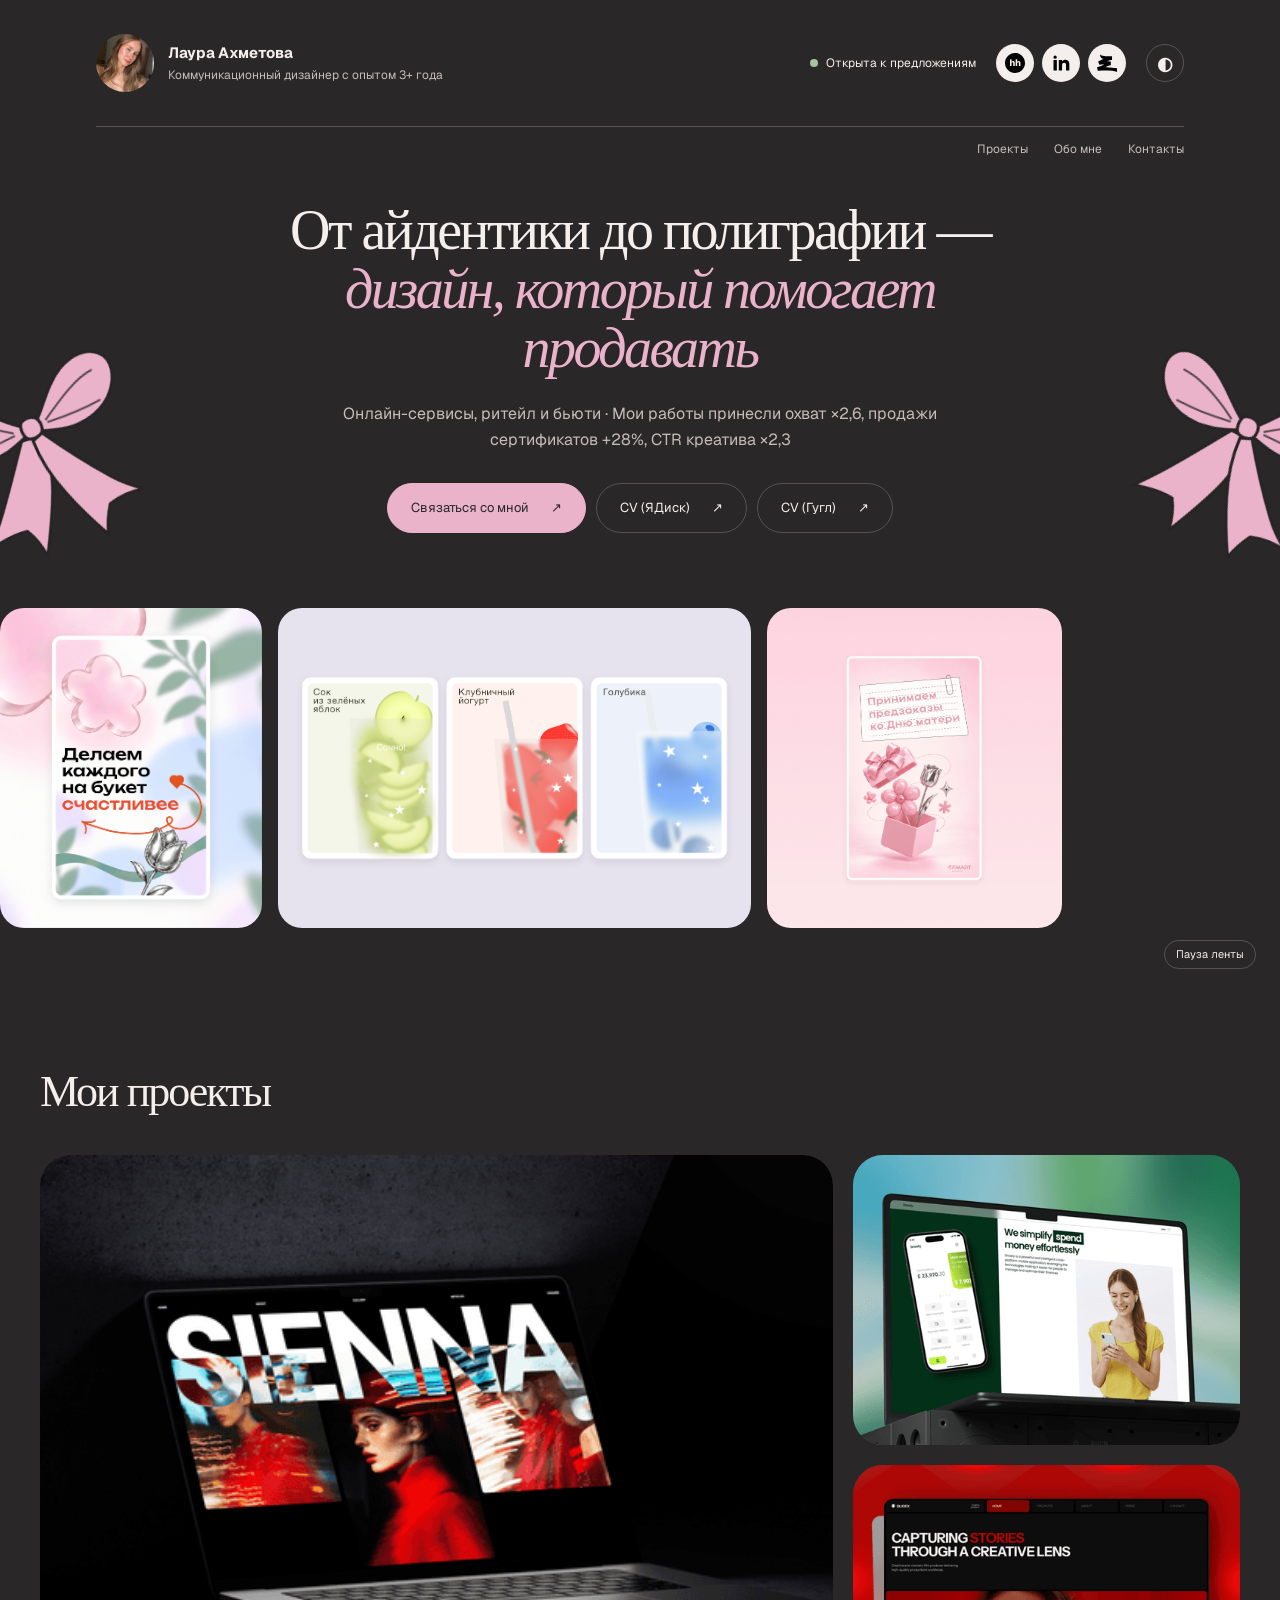
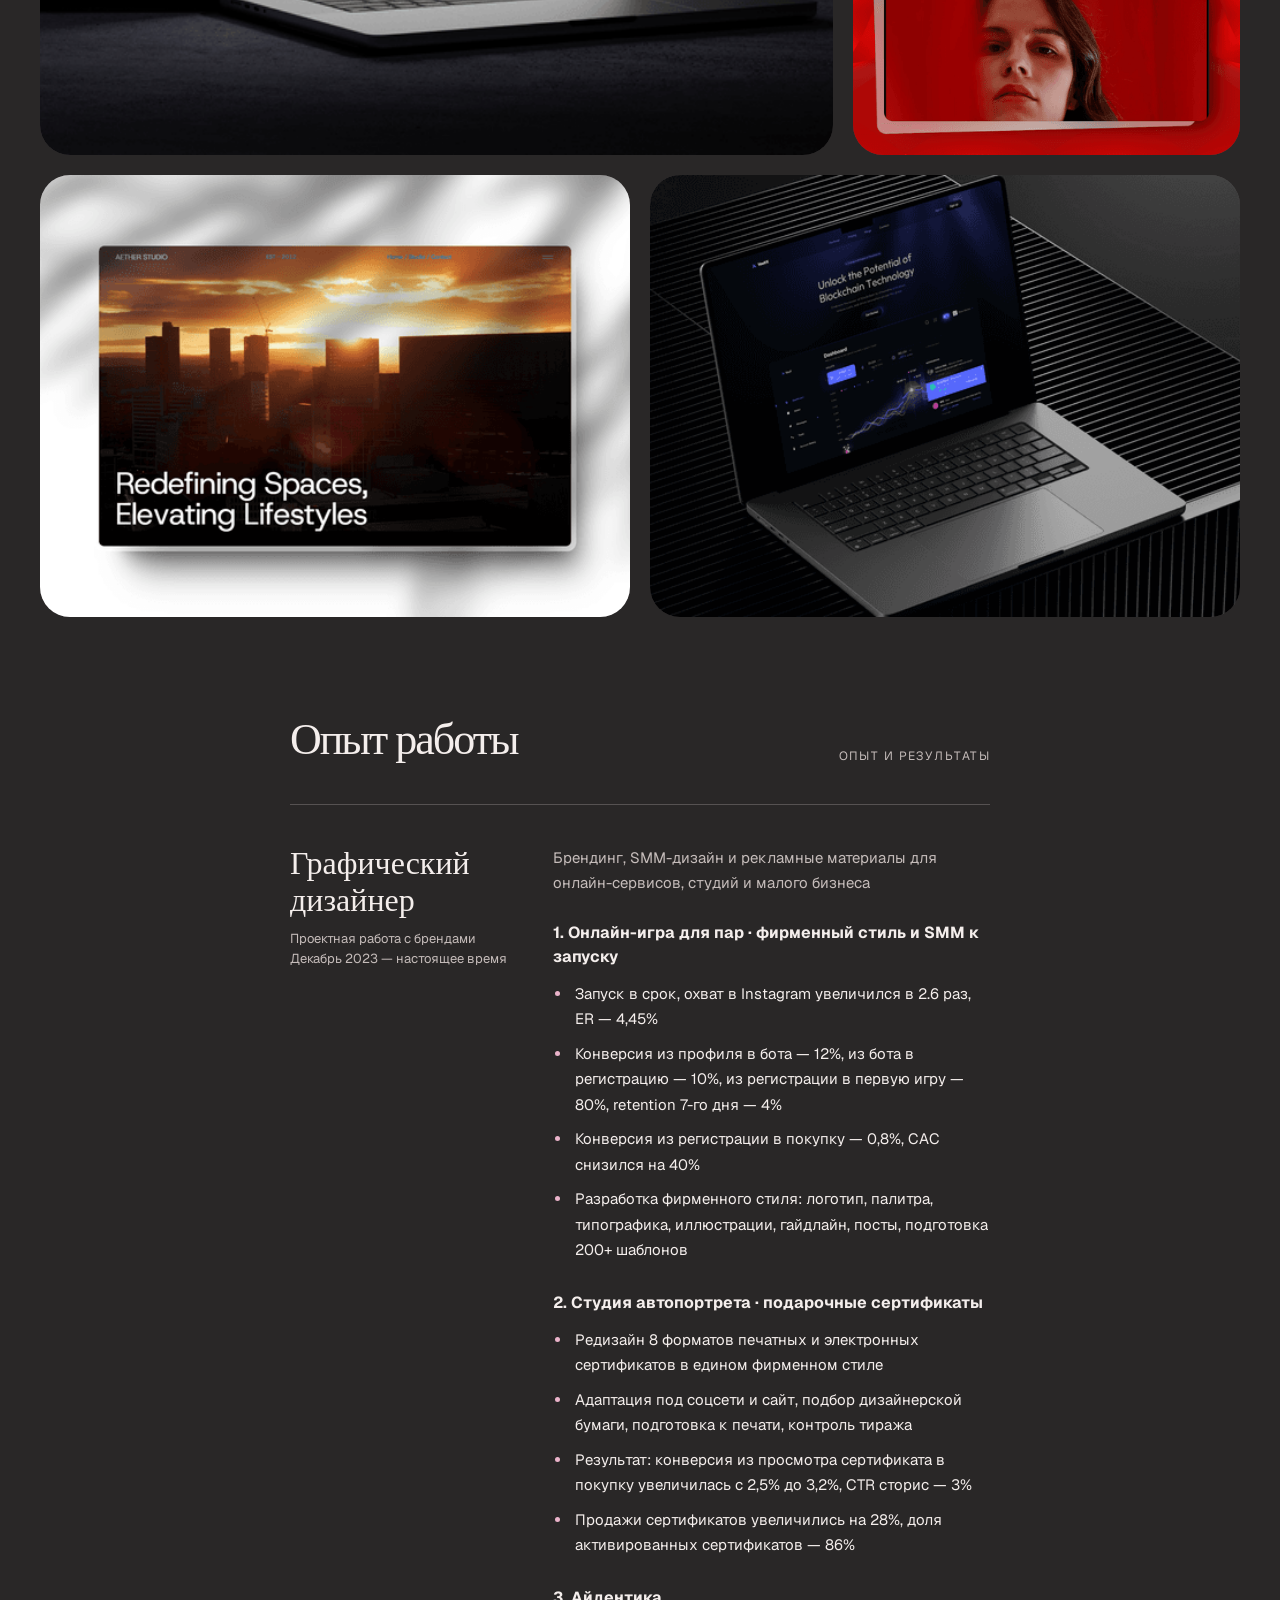
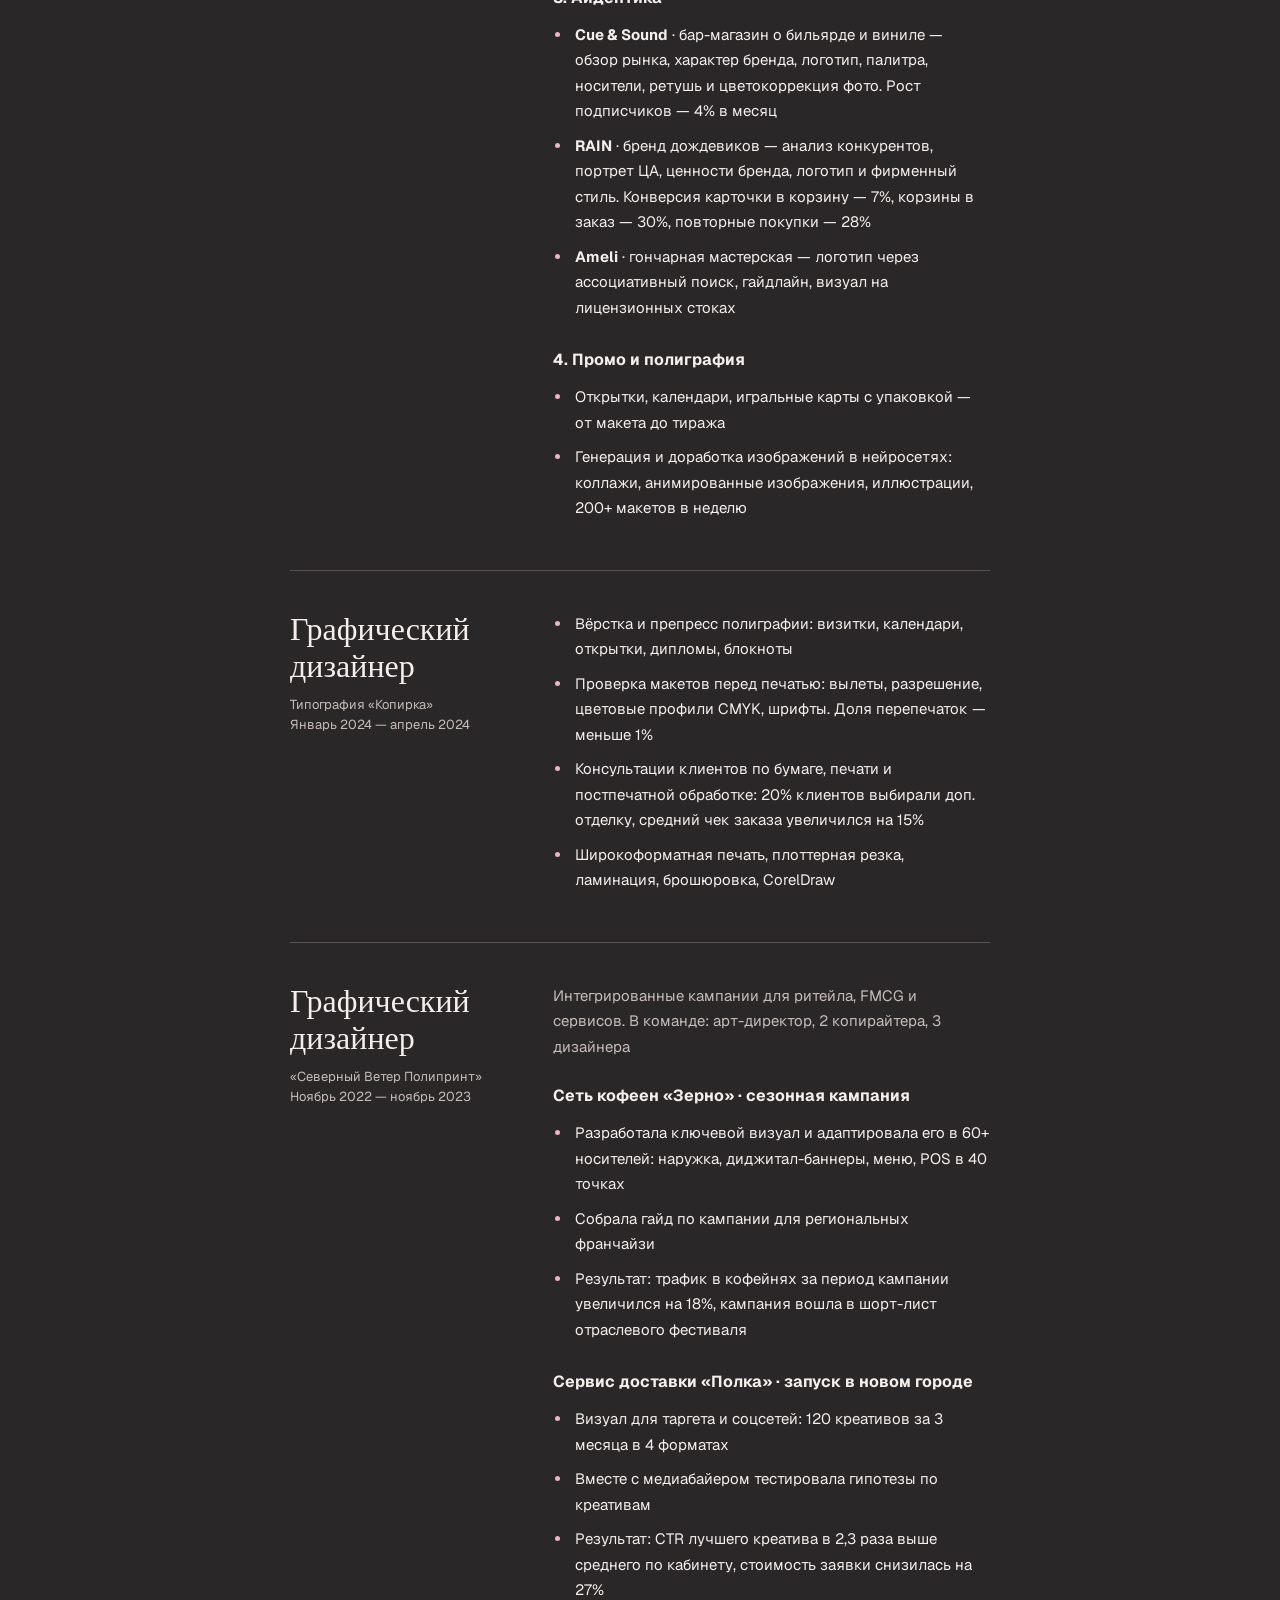
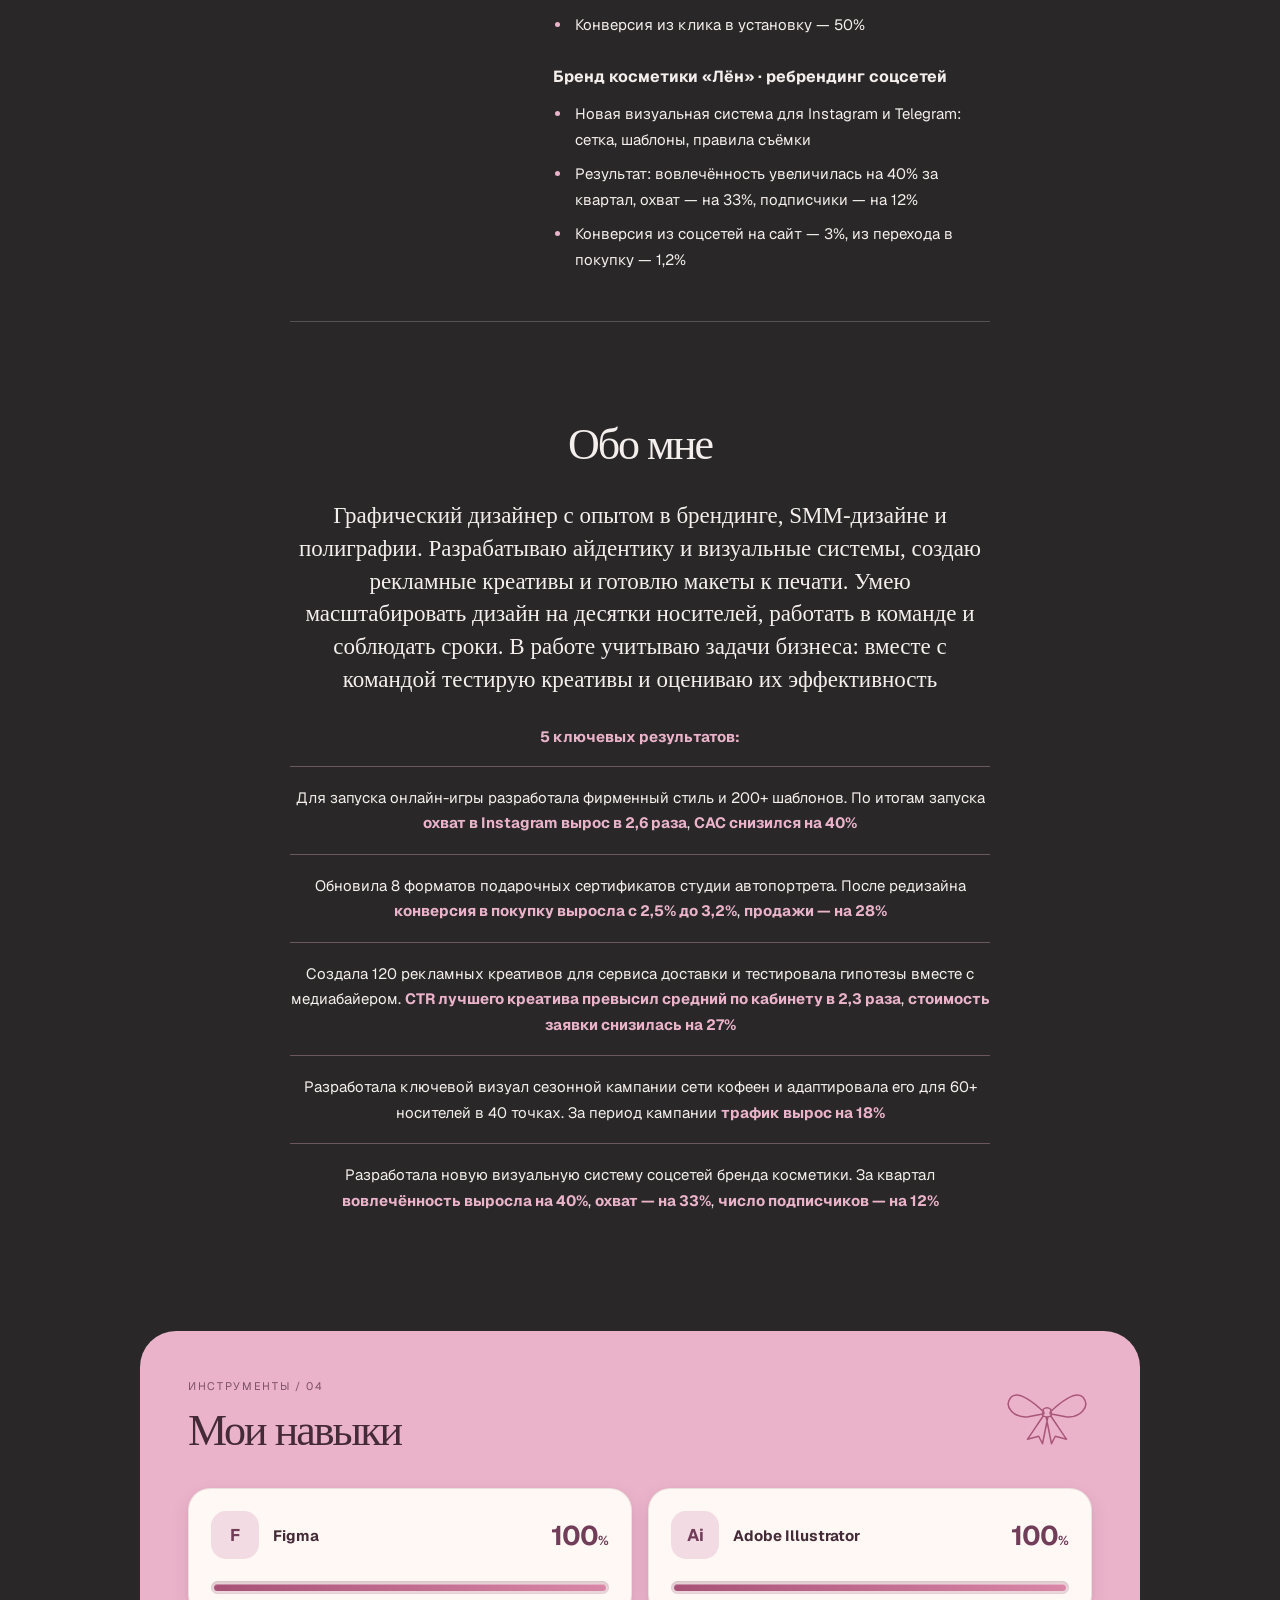
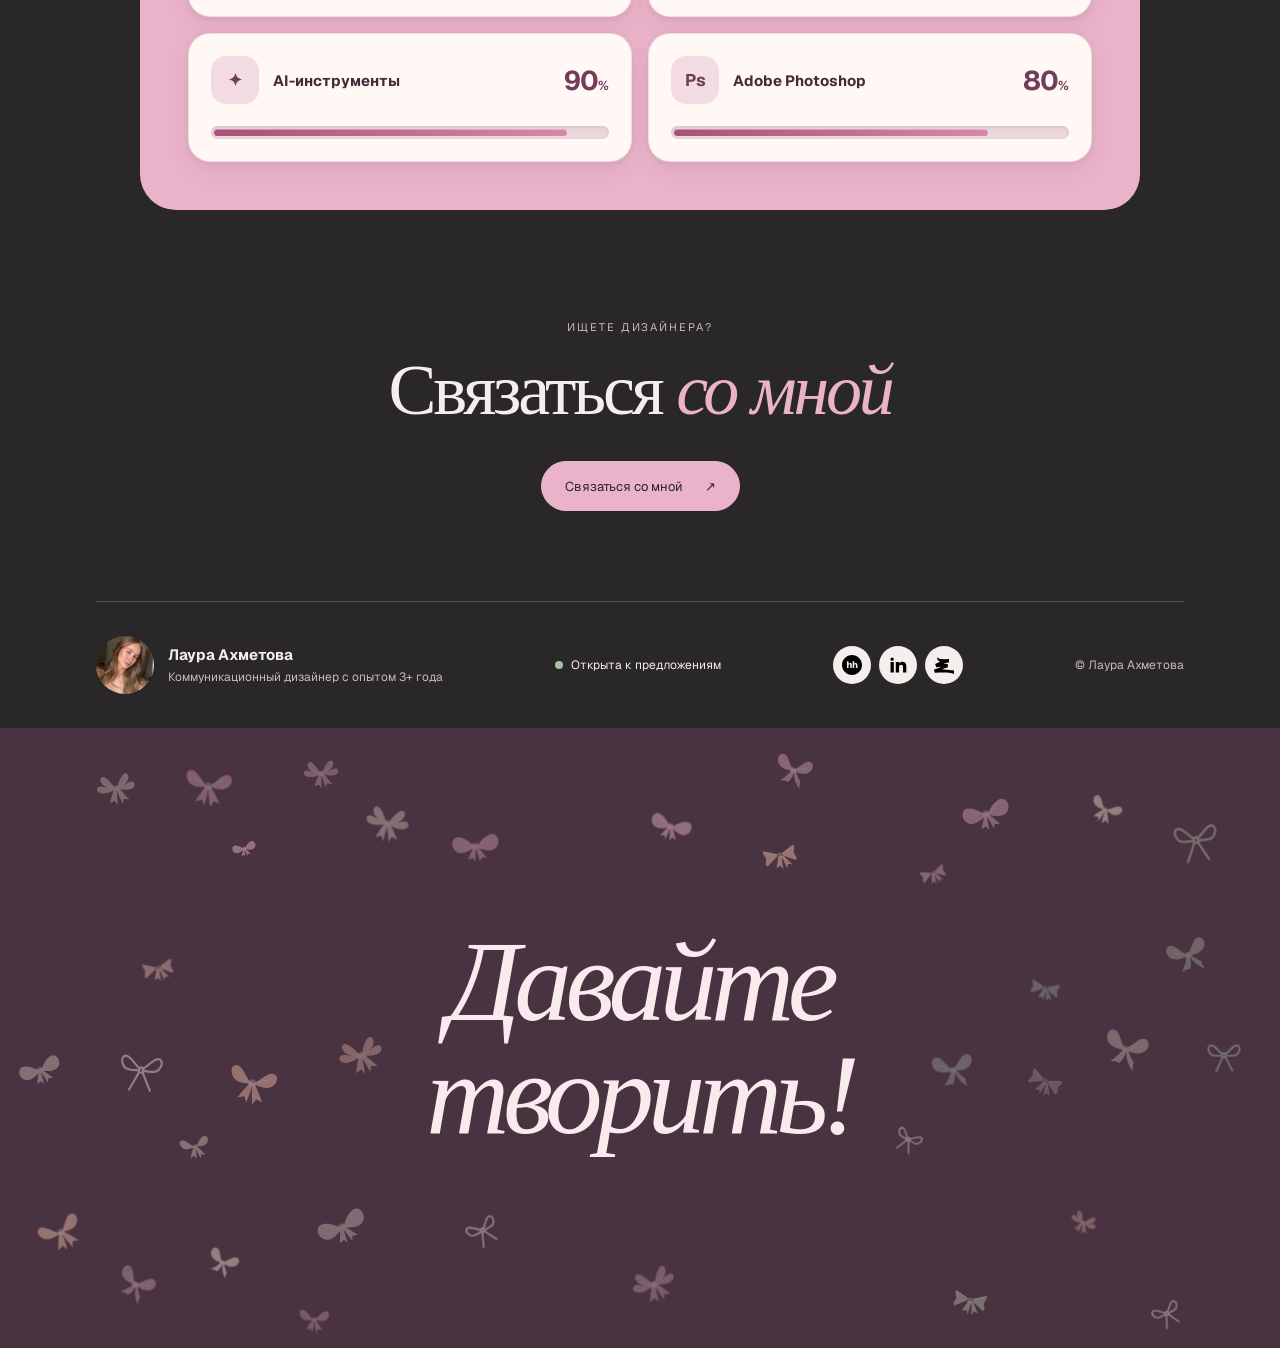
==== commit 0e8dcac3: "Emphasize brand names in work experience" ====
--- a/index.html
+++ b/index.html
@@ -1 +1 @@
-<!doctype html><html lang="ru"><head><meta charset="utf-8"><meta name="viewport" content="width=device-width,initial-scale=1"><script>(function(){var nav=performance.getEntriesByType&&performance.getEntriesByType('navigation')[0];var reload=nav?nav.type==='reload':!!(performance.navigation&&performance.navigation.type===1);if(!reload)return;var previous;try{previous=history.scrollRestoration;history.scrollRestoration='manual';}catch(e){}if(location.hash){try{history.replaceState(history.state,'',location.href.split('#')[0]);}catch(e){location.hash='';}}function top(){window.scrollTo(0,0);}window.addEventListener('pageshow',function(){top();requestAnimationFrame(function(){top();requestAnimationFrame(top);});},{once:true});window.addEventListener('pagehide',function(){try{if(previous)history.scrollRestoration=previous;}catch(e){}},{once:true});})();</script><title>Портфолио — Лаура Ахметова</title><link rel="stylesheet" href="assets/site.css?v=5"><link rel="stylesheet" href="assets/ticker.css"><link rel="stylesheet" href="assets/motion.css?v=5"><link rel="stylesheet" href="assets/ambient-bows.css?v=3"><link rel="stylesheet" href="assets/skills.css?v=3"><link rel="stylesheet" href="assets/bow-field.css?v=4"><script src="assets/motion.js?v=2" defer></script><script src="assets/ambient-bows.js?v=3" defer></script><script src="assets/site.js" defer></script><script src="assets/skills.js" defer></script><script src="assets/bow-field.js?v=4" defer></script><link rel="icon" type="image/svg+xml" href="assets/icons/favicon.svg"><link rel="icon" type="image/png" sizes="32x32" href="assets/icons/favicon-32.png"><link rel="icon" type="image/png" sizes="48x48" href="assets/icons/favicon-48.png"><link rel="apple-touch-icon" sizes="180x180" href="assets/icons/apple-touch-icon.png"></head><body data-theme="dark"><header class="site-header wrap"><a href="index.html" aria-label="На главную"><div class="profile"><img src="assets/img/Cu4nTh9SOAEUHch3rN5iS6zJhA-ade0e6e4.jpg" alt="Лаура Ахметова"><div class="profile-copy"><strong>Лаура Ахметова</strong><span>Коммуникационный дизайнер с опытом 3+ года</span></div></div></a><div class="header-right"><span class="status">Открыта к предложениям</span><div class="socials"><a href="https://hh.ru/applicant/profile/me?hhtmFrom=main" aria-label="hh.ru" target="_blank" rel="noopener"><img src="assets/img/social-hh.svg" alt=""></a><a href="https://www.linkedin.com/in/laura-akhmetova-39777343a/" aria-label="LinkedIn" target="_blank" rel="noopener"><img src="assets/img/social-linkedin.svg" alt=""></a><a href="https://setka.ru/users/019d343f-13d5-7e82-8718-7d80f2fd6895" aria-label="Сетка" target="_blank" rel="noopener"><img src="assets/img/social-setka.svg" alt=""></a></div><button class="theme-toggle" id="theme-toggle" aria-label="Сменить цветовую тему" aria-pressed="false">◐</button></div></header><nav class="section-nav wrap" aria-label="Разделы сайта"><a href="#projects">Проекты</a><a href="#about">Обо мне</a><a href="#contact">Контакты</a></nav><main><section class="hero"><div class="hero-bow-left" data-bow="hero" aria-hidden="true"></div><div class="hero-bow-right" data-bow="hero" aria-hidden="true"></div><div class="hero-inner"><h1>От айдентики до полиграфии — <em>дизайн, который помогает продавать</em></h1><p class="hero-description">Онлайн-сервисы, ритейл и бьюти · Мои работы принесли охват ×2,6, продажи сертификатов +28%, CTR креатива ×2,3</p><div class="hero-actions"><a class="button bow-button primary" href="https://t.me/lrhmtva" target="_blank" rel="noopener">Связаться со мной <span aria-hidden="true">↗</span></a><a class="button bow-button " href="https://disk.yandex.ru/i/1TDg39PJeJOGkw" target="_blank" rel="noopener">CV (ЯДиск) <span aria-hidden="true">↗</span></a><a class="button bow-button " href="https://drive.google.com/file/d/1YU8XrZVeDKVCNOQAvMSn2rMBLlJOJXlB/view?usp=sharing" target="_blank" rel="noopener">CV (Гугл) <span aria-hidden="true">↗</span></a></div></div></section><div class="strip-shell"><div class="strip" aria-label="Примеры работ"><div class="strip-track"><div class="strip-item"><video muted loop playsinline preload="none" poster="assets/img/2yvbI9MRizXEpOlxTIISnVEefA.png"><source src="assets/video/JdmQDxpiwXfAKiBCwYVODAqz4.mp4" type="video/mp4"></video></div><div class="strip-item"><video muted loop playsinline preload="none" poster="assets/img/aTDxhBb80UmcEKQ9KbTye5wf7EM.png"><source src="assets/video/EqAK1rb9Ll1AioTtsVS1atBpE.mp4" type="video/mp4"></video></div><div class="strip-item"><video muted loop playsinline preload="none" poster="assets/img/ZbNocjFNLCyLV9Rl4swbCcSMgM.png"><source src="assets/video/OIa96Ubsmi0mH4Rdsrld8Axt0w.mp4" type="video/mp4"></video></div><div class="strip-item"><video muted loop playsinline preload="none"><source src="assets/video/se7lKKm7fJBY6SnKFL6CwfqiFIU.mp4" type="video/mp4"></video></div><div class="strip-item"><img src="assets/img/31INRFd8CO7VXvGsdzUMFHO4.webp" alt="" loading="lazy"></div><div class="strip-item"><img src="assets/img/ErzbP0UcBAxlnChUCF1LkB25huE.webp" alt="" loading="lazy"></div><div class="strip-copy" aria-hidden="true"><div class="strip-item"><video muted loop playsinline preload="none" poster="assets/img/2yvbI9MRizXEpOlxTIISnVEefA.png"><source src="assets/video/JdmQDxpiwXfAKiBCwYVODAqz4.mp4" type="video/mp4"></video></div><div class="strip-item"><video muted loop playsinline preload="none" poster="assets/img/aTDxhBb80UmcEKQ9KbTye5wf7EM.png"><source src="assets/video/EqAK1rb9Ll1AioTtsVS1atBpE.mp4" type="video/mp4"></video></div><div class="strip-item"><video muted loop playsinline preload="none" poster="assets/img/ZbNocjFNLCyLV9Rl4swbCcSMgM.png"><source src="assets/video/OIa96Ubsmi0mH4Rdsrld8Axt0w.mp4" type="video/mp4"></video></div><div class="strip-item"><video muted loop playsinline preload="none"><source src="assets/video/se7lKKm7fJBY6SnKFL6CwfqiFIU.mp4" type="video/mp4"></video></div><div class="strip-item"><img src="assets/img/31INRFd8CO7VXvGsdzUMFHO4.webp" alt="" loading="lazy"></div><div class="strip-item"><img src="assets/img/ErzbP0UcBAxlnChUCF1LkB25huE.webp" alt="" loading="lazy"></div></div></div></div><button class="strip-pause" type="button" aria-pressed="false">Пауза ленты</button></div><section class="section wrap" id="projects"><div class="section-head"><h2 class="section-title">Мои проекты</h2></div><div class="project-list"><a class="project-card" href="project-details/igra-dlya-dvoih.html" data-hover-image="assets/img/vZhEWarJivnNCLLARoXgc0Ys5g.png"><img class="project-image" src="assets/img/6sb1JjYXS6TV4Lk4wuybSLhLYvA.png" alt="Игра для двоих" loading="lazy" width="1600" height="1200" decoding="async" srcset="assets/img/6sb1JjYXS6TV4Lk4wuybSLhLYvA-512w.png 512w, assets/img/6sb1JjYXS6TV4Lk4wuybSLhLYvA-1024w.png 1024w, assets/img/6sb1JjYXS6TV4Lk4wuybSLhLYvA.png 1600w" sizes="(max-width: 700px) calc(100vw - 36px), (max-width: 1000px) calc(100vw - 80px), (max-width: 1280px) calc((100vw - 100px) * 0.6667), 793px"><div class="project-caption"><img class="project-logo" src="assets/img/qPDvMqjz7jsJRjTb3AzYMAxqtQA.svg" alt=""><div><div class="project-title">Игра для двоих</div><div class="project-subtitle">Айдентика и SMM для Telegram-игры</div></div><span class="project-arrow" aria-hidden="true">↗</span></div></a><a class="project-card" href="project-details/growly.html" data-hover-image="assets/img/vZhEWarJivnNCLLARoXgc0Ys5g.png"><img class="project-image" src="assets/img/lGU6LhhlX7UVolkKorteot0QMI.png" alt="Growly" loading="lazy" width="4800" height="3600" decoding="async" srcset="assets/img/lGU6LhhlX7UVolkKorteot0QMI-512w.png 512w, assets/img/lGU6LhhlX7UVolkKorteot0QMI-1024w.png 1024w, assets/img/lGU6LhhlX7UVolkKorteot0QMI.png 4800w" sizes="(max-width: 700px) calc(100vw - 36px), (max-width: 1000px) calc((100vw - 100px) / 2), (max-width: 1280px) calc((100vw - 100px) / 3), 387px"><div class="project-caption"><img class="project-logo" src="assets/img/LLGE1p1zXKMIhiXJxukmJOqn94.svg" alt=""><div><div class="project-title">Growly</div><div class="project-subtitle">Empower Your Vision with a Modern, Streamlined Design.</div></div><span class="project-arrow" aria-hidden="true">↗</span></div></a><a class="project-card" href="project-details/glidex.html" data-hover-image="assets/img/PVMr2ShgT1v08X9fNPpsbdRQwmg.png"><img class="project-image" src="assets/img/CLZhCPMlL2EPY75pz7qo4vhGGzw.png" alt="Glidex" loading="lazy" width="1600" height="1200" decoding="async" srcset="assets/img/CLZhCPMlL2EPY75pz7qo4vhGGzw-512w.png 512w, assets/img/CLZhCPMlL2EPY75pz7qo4vhGGzw-1024w.png 1024w, assets/img/CLZhCPMlL2EPY75pz7qo4vhGGzw.png 1600w" sizes="(max-width: 700px) calc(100vw - 36px), (max-width: 1000px) calc((100vw - 100px) / 2), (max-width: 1280px) calc((100vw - 100px) / 3), 387px"><div class="project-caption"><img class="project-logo" src="assets/img/3UBhuourpwlCeqx03V6QWYkok.svg" alt=""><div><div class="project-title">Glidex</div><div class="project-subtitle">Elevating Videography with Stunning Digital Experiences</div></div><span class="project-arrow" aria-hidden="true">↗</span></div></a><a class="project-card" href="project-details/aether-studio.html" data-hover-image="assets/img/2wIifx4QZtr3Qon18QBxcBrtBqg.png"><img class="project-image" src="assets/img/EVgp4FfBKeWyGi51Bui2IUDZsG0.png" alt="Aether Studio" loading="lazy" width="1600" height="1200" decoding="async" srcset="assets/img/EVgp4FfBKeWyGi51Bui2IUDZsG0-512w.png 512w, assets/img/EVgp4FfBKeWyGi51Bui2IUDZsG0-1024w.png 1024w, assets/img/EVgp4FfBKeWyGi51Bui2IUDZsG0.png 1600w" sizes="(max-width: 700px) calc(100vw - 36px), (max-width: 1280px) calc((100vw - 100px) / 2), 590px"><div class="project-caption"><img class="project-logo" src="assets/img/gYoAsCKXdkDg7dbQ7ETRorhhA0.svg" alt=""><div><div class="project-title">Aether Studio</div><div class="project-subtitle">Where Architecture Meets Digital Excellence</div></div><span class="project-arrow" aria-hidden="true">↗</span></div></a><a class="project-card" href="project-details/vaultx.html" data-hover-image="assets/img/A0VELO2iy2lgenZQRJTzyFov7oY.png"><img class="project-image" src="assets/img/6WFXJKIrqOV3OI4Ic0ghq3vf0fw.png" alt="VaultX" loading="lazy" width="1600" height="1200" decoding="async" srcset="assets/img/6WFXJKIrqOV3OI4Ic0ghq3vf0fw-512w.png 512w, assets/img/6WFXJKIrqOV3OI4Ic0ghq3vf0fw-1024w.png 1024w, assets/img/6WFXJKIrqOV3OI4Ic0ghq3vf0fw.png 1600w" sizes="(max-width: 700px) calc(100vw - 36px), (max-width: 1280px) calc((100vw - 100px) / 2), 590px"><div class="project-caption"><img class="project-logo" src="assets/img/zRnuXrGDox7dVChfMCVhCEI6bZA.svg" alt=""><div><div class="project-title">VaultX</div><div class="project-subtitle">The Future of Blockchain &amp; Web3 Experiences</div></div><span class="project-arrow" aria-hidden="true">↗</span></div></a></div></section><section class="section wrap" id="experience"><div class="section-head"><h2 class="section-title">Опыт работы</h2><span class="section-note">Опыт и результаты</span></div><div class="experience-list"><article class="experience"><div><h3>Графический дизайнер</h3><div class="experience-meta">Проектная работа с брендами<br>Декабрь 2023 — настоящее время</div></div><div class="experience-copy"><p class="experience-lead">Брендинг, SMM-дизайн и рекламные материалы для онлайн-сервисов, студий и малого бизнеса</p><div class="experience-group"><h4>1. Онлайн-игра для пар · фирменный стиль и SMM к запуску</h4><ul><li>Запуск в срок, охват в Instagram увеличился в 2.6 раз, ER — 4,45%</li><li>Конверсия из профиля в бота — 12%, из бота в регистрацию — 10%, из регистрации в первую игру — 80%, retention 7-го дня — 4%</li><li>Конверсия из регистрации в покупку — 0,8%, CAC снизился на 40%</li><li>Разработка фирменного стиля: логотип, палитра, типографика, иллюстрации, гайдлайн, посты, подготовка 200+ шаблонов</li></ul></div><div class="experience-group"><h4>2. Студия автопортрета · подарочные сертификаты</h4><ul><li>Редизайн 8 форматов печатных и электронных сертификатов в едином фирменном стиле</li><li>Адаптация под соцсети и сайт, подбор дизайнерской бумаги, подготовка к печати, контроль тиража</li><li>Результат: конверсия из просмотра сертификата в покупку увеличилась с 2,5% до 3,2%, CTR сторис — 3%</li><li>Продажи сертификатов увеличились на 28%, доля активированных сертификатов — 86%</li></ul></div><div class="experience-group"><h4>3. Айдентика</h4><ul><li>Cue &amp; Sound · бар-магазин о бильярде и виниле — обзор рынка, характер бренда, логотип, палитра, носители, ретушь и цветокоррекция фото. Рост подписчиков — 4% в месяц</li><li>RAIN · бренд дождевиков — анализ конкурентов, портрет ЦА, ценности бренда, логотип и фирменный стиль. Конверсия карточки в корзину — 7%, корзины в заказ — 30%, повторные покупки — 28%</li><li>Ameli · гончарная мастерская — логотип через ассоциативный поиск, гайдлайн, визуал на лицензионных стоках</li></ul></div><div class="experience-group"><h4>4. Промо и полиграфия</h4><ul><li>Открытки, календари, игральные карты с упаковкой — от макета до тиража</li><li>Генерация и доработка изображений в нейросетях: коллажи, анимированные изображения, иллюстрации, 200+ макетов в неделю</li></ul></div></div></article><article class="experience"><div><h3>Графический дизайнер</h3><div class="experience-meta">Типография «Копирка»<br>Январь 2024 — апрель 2024</div></div><div class="experience-copy"><ul><li>Вёрстка и препресс полиграфии: визитки, календари, открытки, дипломы, блокноты</li><li>Проверка макетов перед печатью: вылеты, разрешение, цветовые профили CMYK, шрифты. Доля перепечаток — меньше 1%</li><li>Консультации клиентов по бумаге, печати и постпечатной обработке: 20% клиентов выбирали доп. отделку, средний чек заказа увеличился на 15%</li><li>Широкоформатная печать, плоттерная резка, ламинация, брошюровка, CorelDraw</li></ul></div></article><article class="experience"><div><h3>Графический дизайнер</h3><div class="experience-meta">«Северный Ветер Полипринт»<br>Ноябрь 2022 — ноябрь 2023</div></div><div class="experience-copy"><p class="experience-lead">Интегрированные кампании для ритейла, FMCG и сервисов. В команде: арт-директор, 2 копирайтера, 3 дизайнера</p><div class="experience-group"><h4>Сеть кофеен «Зерно» · сезонная кампания</h4><ul><li>Разработала ключевой визуал и адаптировала его в 60+ носителей: наружка, диджитал-баннеры, меню, POS в 40 точках</li><li>Собрала гайд по кампании для региональных франчайзи</li><li>Результат: трафик в кофейнях за период кампании увеличился на 18%, кампания вошла в шорт-лист отраслевого фестиваля</li></ul></div><div class="experience-group"><h4>Сервис доставки «Полка» · запуск в новом городе</h4><ul><li>Визуал для таргета и соцсетей: 120 креативов за 3 месяца в 4 форматах</li><li>Вместе с медиабайером тестировала гипотезы по креативам</li><li>Результат: CTR лучшего креатива в 2,3 раза выше среднего по кабинету, стоимость заявки снизилась на 27%</li><li>Конверсия из клика в установку — 50%</li></ul></div><div class="experience-group"><h4>Бренд косметики «Лён» · ребрендинг соцсетей</h4><ul><li>Новая визуальная система для Instagram и Telegram: сетка, шаблоны, правила съёмки</li><li>Результат: вовлечённость увеличилась на 40% за квартал, охват — на 33%, подписчики — на 12%</li><li>Конверсия из соцсетей на сайт — 3%, из перехода в покупку — 1,2%</li></ul></div></div></article></div></section><section class="section wrap" id="about"><div class="about-grid"><h2 class="section-title">Обо мне</h2><div><p class="about-copy">Графический дизайнер с опытом в брендинге, SMM-дизайне и полиграфии. Разрабатываю айдентику и визуальные системы, создаю рекламные креативы и готовлю макеты к печати. Умею масштабировать дизайн на десятки носителей, работать в команде и соблюдать сроки. В работе учитываю задачи бизнеса: вместе с командой тестирую креативы и оцениваю их эффективность</p><div class="experience-copy about-results"><p class="about-results-title">5 ключевых результатов:</p><p>Для запуска онлайн-игры разработала фирменный стиль и 200+ шаблонов. По итогам запуска <strong>охват в Instagram вырос в 2,6 раза</strong>, <strong>CAC снизился на 40%</strong></p><p>Обновила 8 форматов подарочных сертификатов студии автопортрета. После редизайна <strong>конверсия в покупку выросла с 2,5% до 3,2%</strong>, <strong>продажи — на 28%</strong></p><p>Создала 120 рекламных креативов для сервиса доставки и тестировала гипотезы вместе с медиабайером. <strong>CTR лучшего креатива превысил средний по кабинету в 2,3 раза</strong>, <strong>стоимость заявки снизилась на 27%</strong></p><p>Разработала ключевой визуал сезонной кампании сети кофеен и адаптировала его для 60+ носителей в 40 точках. За период кампании <strong>трафик вырос на 18%</strong></p><p>Разработала новую визуальную систему соцсетей бренда косметики. За квартал <strong>вовлечённость выросла на 40%</strong>, <strong>охват — на 33%</strong>, <strong>число подписчиков — на 12%</strong></p></div></div></div></section><section class="section wrap" id="skills" aria-labelledby="skills-title"><div class="skills-heading"><div><span class="skills-eyebrow">Инструменты / 04</span><h2 class="section-title" id="skills-title">Мои навыки</h2></div><svg class="skills-bow" viewBox="0 0 120 90" fill="none" aria-hidden="true"><path d="M56 44C43 31 21 14 12 24 1 37 17 52 35 50L56 46M64 44C77 31 99 14 108 24 119 37 103 52 85 50L64 46M55 49C48 59 41 70 34 80L49 76 54 86 61 51M65 49C72 59 79 70 86 80L71 76 66 86 59 51M55 40Q60 36 65 40L66 48Q60 53 54 48Z" stroke="currentColor" stroke-width="2" stroke-linejoin="round" stroke-linecap="round"/></svg></div><div class="skills-cards"><article class="skill-card"><div class="skill-card-top"><span class="skill-monogram" aria-hidden="true">F</span><div class="skill-info"><h3>Figma</h3></div><span class="skill-value" aria-hidden="true">100<small>%</small></span></div><div class="skill-meter" role="progressbar" aria-label="Figma" aria-valuemin="0" aria-valuemax="100" aria-valuenow="100"><span class="skill-fill" style="--level:100%;--delay:0ms"></span></div></article><article class="skill-card"><div class="skill-card-top"><span class="skill-monogram" aria-hidden="true">Ai</span><div class="skill-info"><h3>Adobe Illustrator</h3></div><span class="skill-value" aria-hidden="true">100<small>%</small></span></div><div class="skill-meter" role="progressbar" aria-label="Adobe Illustrator" aria-valuemin="0" aria-valuemax="100" aria-valuenow="100"><span class="skill-fill" style="--level:100%;--delay:100ms"></span></div></article><article class="skill-card"><div class="skill-card-top"><span class="skill-monogram" aria-hidden="true">✦</span><div class="skill-info"><h3>AI-инструменты</h3></div><span class="skill-value" aria-hidden="true">90<small>%</small></span></div><div class="skill-meter" role="progressbar" aria-label="AI-инструменты" aria-valuemin="0" aria-valuemax="100" aria-valuenow="90"><span class="skill-fill" style="--level:90%;--delay:200ms"></span></div></article><article class="skill-card"><div class="skill-card-top"><span class="skill-monogram" aria-hidden="true">Ps</span><div class="skill-info"><h3>Adobe Photoshop</h3></div><span class="skill-value" aria-hidden="true">80<small>%</small></span></div><div class="skill-meter" role="progressbar" aria-label="Adobe Photoshop" aria-valuemin="0" aria-valuemax="100" aria-valuenow="80"><span class="skill-fill" style="--level:80%;--delay:300ms"></span></div></article></div></section><section class="contact" id="contact"><div class="eyebrow">Ищете дизайнера?</div><h2>Связаться <em style="color:var(--pink)">со мной</em></h2><a class="button primary bow-button" href="https://t.me/lrhmtva" target="_blank" rel="noopener">Связаться со мной <span aria-hidden="true">↗</span></a></section></main><footer class="footer wrap"><div class="profile"><img src="assets/img/Cu4nTh9SOAEUHch3rN5iS6zJhA-ade0e6e4.jpg" alt="Лаура Ахметова"><div class="profile-copy"><strong>Лаура Ахметова</strong><span>Коммуникационный дизайнер с опытом 3+ года</span></div></div><span class="status">Открыта к предложениям</span><div class="socials"><a href="https://hh.ru/applicant/profile/me?hhtmFrom=main" aria-label="hh.ru" target="_blank" rel="noopener"><img src="assets/img/social-hh.svg" alt=""></a><a href="https://www.linkedin.com/in/laura-akhmetova-39777343a/" aria-label="LinkedIn" target="_blank" rel="noopener"><img src="assets/img/social-linkedin.svg" alt=""></a><a href="https://setka.ru/users/019d343f-13d5-7e82-8718-7d80f2fd6895" aria-label="Сетка" target="_blank" rel="noopener"><img src="assets/img/social-setka.svg" alt=""></a></div><small>© Лаура Ахметова</small></footer><section class="bow-field" aria-labelledby="bow-field-title"><svg class="bow-field-defs" xmlns="http://www.w3.org/2000/svg" aria-hidden="true" focusable="false"><defs><symbol id="field-classic" viewBox="0 0 160 160"><path fill="currentColor" d="M73 75C55 62 36 28 18 35 1 42 9 69 25 78c14 8 31 6 47 3-9 15-18 30-25 49l20-8 9 18c4-20 6-40 6-57 2 19 7 39 14 58l8-19 20 6c-11-18-23-35-35-49 17 4 35 6 48-2 16-10 21-36 4-42-19-7-37 26-55 40z"/><path fill="#fff8f4" opacity=".45" d="M71 68q9-5 18 0l3 16q-12 7-24 0z"/><path d="M30 55q16 5 35 17m65-17q-16 5-35 17" fill="none" stroke="#fff8f4" opacity=".45" stroke-width="3" stroke-linecap="round"/></symbol><symbol id="field-plump" viewBox="0 0 160 160"><path fill="currentColor" d="M72 72C54 50 26 37 15 51 3 66 12 89 28 94c14 5 30-2 44-9-6 11-12 22-17 34l15-5 7 13 5-42 10 42 6-13 16 4c-8-14-15-25-23-34 15 7 32 14 46 9 17-6 24-29 12-43-13-14-39 0-57 22z"/><path fill="#fff8f4" opacity=".45" d="M71 68q9-5 18 0l3 16q-12 7-24 0z"/><path d="M30 55q16 5 35 17m65-17q-16 5-35 17" fill="none" stroke="#fff8f4" opacity=".45" stroke-width="3" stroke-linecap="round"/></symbol><symbol id="field-skinny" viewBox="0 0 160 160"><path d="M75 73C56 58 35 28 22 38 9 48 21 76 37 78q16 3 37 0M85 73c19-15 40-45 53-35 13 10 1 38-15 40q-16 3-37 0M74 84C67 103 58 121 48 143M86 84c8 18 18 36 29 56M75 70q5-4 10 0l2 13q-7 5-14 0z" fill="none" stroke="currentColor" stroke-width="7" stroke-linecap="round" stroke-linejoin="round"/></symbol><symbol id="field-angular" viewBox="0 0 160 160"><path fill="currentColor" d="M16 45 70 70 65 82 19 111 13 102 21 78 12 54zM144 45 90 70 95 82l46 29 6-9-8-24 9-24zM72 82l-18 45 19-7 8 19 5-54 12 53 7-18 18 6-29-45z"/><path fill="#fff8f4" opacity=".45" d="M71 68q9-5 18 0l3 16q-12 7-24 0z"/><path d="M30 55q16 5 35 17m65-17q-16 5-35 17" fill="none" stroke="#fff8f4" opacity=".45" stroke-width="3" stroke-linecap="round"/></symbol><symbol id="field-double" viewBox="0 0 160 160"><path fill="currentColor" d="M75 72C63 48 44 18 31 29 19 38 31 60 52 72 33 61 9 54 8 71c-1 18 28 25 61 13L48 131l20-8 9 18 5-52 14 50 7-18 21 6-29-44c30 13 59 6 58-12-1-17-25-10-44 1 21-12 33-34 21-43-13-11-32 19-44 43z"/><path fill="#fff8f4" opacity=".45" d="M71 68q9-5 18 0l3 16q-12 7-24 0z"/><path d="M30 55q16 5 35 17m65-17q-16 5-35 17" fill="none" stroke="#fff8f4" opacity=".45" stroke-width="3" stroke-linecap="round"/></symbol><symbol id="field-flow" viewBox="0 0 160 160"><path fill="currentColor" d="M75 72C58 57 45 23 25 28 5 33 9 65 27 75c14 8 31 8 47 5-7 18-17 32-30 48 13-5 22-5 31-3 8-16 11-29 11-43 4 23 17 40 38 56-5-11-6-20-5-28-12-10-22-20-26-30 15 3 33 0 45-10 16-14 13-40-5-42-19-2-30 27-48 43z"/><path fill="#fff8f4" opacity=".45" d="M71 68q9-5 18 0l3 16q-12 7-24 0z"/><path d="M30 55q16 5 35 17m65-17q-16 5-35 17" fill="none" stroke="#fff8f4" opacity=".45" stroke-width="3" stroke-linecap="round"/></symbol></defs></svg><h2 class="bow-field-title" id="bow-field-title">Давайте<br>творить!</h2><div class="bow-field-grid" aria-hidden="true"><div class="field-bow field-blush" style="--x:40%;--y:5%;--bow-size:51px;--bow-mobile:32px;--tilt:8deg;--alpha:0.35"><svg viewBox="0 0 160 160" focusable="false" aria-hidden="true"><use href="#field-classic"></use></svg></div><div class="field-bow field-ivory" style="--x:31%;--y:97%;--bow-size:54px;--bow-mobile:27px;--tilt:-25deg;--alpha:0.31"><svg viewBox="0 0 160 160" focusable="false" aria-hidden="true"><use href="#field-plump"></use></svg></div><div class="field-bow field-sage" style="--x:4%;--y:67%;--bow-size:51px;--bow-mobile:25px;--tilt:-6deg;--alpha:0.42"><svg viewBox="0 0 160 160" focusable="false" aria-hidden="true"><use href="#field-skinny"></use></svg></div><div class="field-bow field-peach" style="--x:92%;--y:71%;--bow-size:38px;--bow-mobile:29px;--tilt:-13deg;--alpha:0.48"><svg viewBox="0 0 160 160" focusable="false" aria-hidden="true"><use href="#field-angular"></use></svg></div><div class="field-bow field-mauve" style="--x:48%;--y:3%;--bow-size:38px;--bow-mobile:20px;--tilt:-4deg;--alpha:0.40"><svg viewBox="0 0 160 160" focusable="false" aria-hidden="true"><use href="#field-double"></use></svg></div><div class="field-bow field-cream" style="--x:6%;--y:94%;--bow-size:50px;--bow-mobile:18px;--tilt:17deg;--alpha:0.32"><svg viewBox="0 0 160 160" focusable="false" aria-hidden="true"><use href="#field-flow"></use></svg></div><div class="field-bow field-peach" style="--x:5%;--y:63%;--bow-size:48px;--bow-mobile:22px;--tilt:-16deg;--alpha:0.36"><svg viewBox="0 0 160 160" focusable="false" aria-hidden="true"><use href="#field-double"></use></svg></div><div class="field-bow field-sage" style="--x:93%;--y:39%;--bow-size:46px;--bow-mobile:24px;--tilt:-17deg;--alpha:0.33"><svg viewBox="0 0 160 160" focusable="false" aria-hidden="true"><use href="#field-flow"></use></svg></div><div class="field-bow field-cream" style="--x:12%;--y:5%;--bow-size:35px;--bow-mobile:32px;--tilt:28deg;--alpha:0.46"><svg viewBox="0 0 160 160" focusable="false" aria-hidden="true"><use href="#field-classic"></use></svg></div><div class="field-bow field-blush" style="--x:59%;--y:97%;--bow-size:51px;--bow-mobile:29px;--tilt:-5deg;--alpha:0.36"><svg viewBox="0 0 160 160" focusable="false" aria-hidden="true"><use href="#field-plump"></use></svg></div><div class="field-bow field-ivory" style="--x:7%;--y:58%;--bow-size:37px;--bow-mobile:18px;--tilt:-29deg;--alpha:0.45"><svg viewBox="0 0 160 160" focusable="false" aria-hidden="true"><use href="#field-skinny"></use></svg></div><div class="field-bow field-mauve" style="--x:94%;--y:61%;--bow-size:38px;--bow-mobile:22px;--tilt:25deg;--alpha:0.31"><svg viewBox="0 0 160 160" focusable="false" aria-hidden="true"><use href="#field-angular"></use></svg></div><div class="field-bow field-sage" style="--x:23%;--y:9%;--bow-size:33px;--bow-mobile:30px;--tilt:12deg;--alpha:0.31"><svg viewBox="0 0 160 160" focusable="false" aria-hidden="true"><use href="#field-angular"></use></svg></div><div class="field-bow field-peach" style="--x:28%;--y:93%;--bow-size:52px;--bow-mobile:32px;--tilt:14deg;--alpha:0.45"><svg viewBox="0 0 160 160" focusable="false" aria-hidden="true"><use href="#field-classic"></use></svg></div><div class="field-bow field-mauve" style="--x:4%;--y:31%;--bow-size:43px;--bow-mobile:20px;--tilt:29deg;--alpha:0.42"><svg viewBox="0 0 160 160" focusable="false" aria-hidden="true"><use href="#field-flow"></use></svg></div><div class="field-bow field-cream" style="--x:95%;--y:29%;--bow-size:42px;--bow-mobile:20px;--tilt:-9deg;--alpha:0.32"><svg viewBox="0 0 160 160" focusable="false" aria-hidden="true"><use href="#field-double"></use></svg></div><div class="field-bow field-blush" style="--x:52%;--y:10%;--bow-size:52px;--bow-mobile:28px;--tilt:-16deg;--alpha:0.39"><svg viewBox="0 0 160 160" focusable="false" aria-hidden="true"><use href="#field-plump"></use></svg></div><div class="field-bow field-ivory" style="--x:6%;--y:88%;--bow-size:33px;--bow-mobile:24px;--tilt:-27deg;--alpha:0.45"><svg viewBox="0 0 160 160" focusable="false" aria-hidden="true"><use href="#field-skinny"></use></svg></div><div class="field-bow field-blush" style="--x:7%;--y:64%;--bow-size:33px;--bow-mobile:20px;--tilt:4deg;--alpha:0.30"><svg viewBox="0 0 160 160" focusable="false" aria-hidden="true"><use href="#field-classic"></use></svg></div><div class="field-bow field-ivory" style="--x:97%;--y:43%;--bow-size:46px;--bow-mobile:27px;--tilt:-21deg;--alpha:0.33"><svg viewBox="0 0 160 160" focusable="false" aria-hidden="true"><use href="#field-plump"></use></svg></div><div class="field-bow field-sage" style="--x:6%;--y:8%;--bow-size:39px;--bow-mobile:21px;--tilt:0deg;--alpha:0.45"><svg viewBox="0 0 160 160" focusable="false" aria-hidden="true"><use href="#field-skinny"></use></svg></div><div class="field-bow field-peach" style="--x:40%;--y:96%;--bow-size:35px;--bow-mobile:18px;--tilt:-12deg;--alpha:0.41"><svg viewBox="0 0 160 160" focusable="false" aria-hidden="true"><use href="#field-angular"></use></svg></div><div class="field-bow field-mauve" style="--x:8%;--y:63%;--bow-size:47px;--bow-mobile:25px;--tilt:-19deg;--alpha:0.39"><svg viewBox="0 0 160 160" focusable="false" aria-hidden="true"><use href="#field-double"></use></svg></div><div class="field-bow field-cream" style="--x:96%;--y:49%;--bow-size:35px;--bow-mobile:31px;--tilt:26deg;--alpha:0.45"><svg viewBox="0 0 160 160" focusable="false" aria-hidden="true"><use href="#field-flow"></use></svg></div><div class="field-bow field-peach" style="--x:30%;--y:3%;--bow-size:29px;--bow-mobile:31px;--tilt:26deg;--alpha:0.32"><svg viewBox="0 0 160 160" focusable="false" aria-hidden="true"><use href="#field-double"></use></svg></div><div class="field-bow field-sage" style="--x:14%;--y:94%;--bow-size:47px;--bow-mobile:26px;--tilt:-7deg;--alpha:0.32"><svg viewBox="0 0 160 160" focusable="false" aria-hidden="true"><use href="#field-flow"></use></svg></div><div class="field-bow field-cream" style="--x:7%;--y:54%;--bow-size:32px;--bow-mobile:30px;--tilt:-12deg;--alpha:0.37"><svg viewBox="0 0 160 160" focusable="false" aria-hidden="true"><use href="#field-classic"></use></svg></div><div class="field-bow field-blush" style="--x:96%;--y:33%;--bow-size:45px;--bow-mobile:25px;--tilt:17deg;--alpha:0.45"><svg viewBox="0 0 160 160" focusable="false" aria-hidden="true"><use href="#field-plump"></use></svg></div><div class="field-bow field-ivory" style="--x:33%;--y:6%;--bow-size:50px;--bow-mobile:20px;--tilt:6deg;--alpha:0.41"><svg viewBox="0 0 160 160" focusable="false" aria-hidden="true"><use href="#field-skinny"></use></svg></div><div class="field-bow field-mauve" style="--x:16%;--y:93%;--bow-size:29px;--bow-mobile:23px;--tilt:-20deg;--alpha:0.45"><svg viewBox="0 0 160 160" focusable="false" aria-hidden="true"><use href="#field-angular"></use></svg></div><div class="field-bow field-sage" style="--x:6%;--y:62%;--bow-size:38px;--bow-mobile:27px;--tilt:11deg;--alpha:0.42"><svg viewBox="0 0 160 160" focusable="false" aria-hidden="true"><use href="#field-angular"></use></svg></div><div class="field-bow field-peach" style="--x:93%;--y:41%;--bow-size:47px;--bow-mobile:22px;--tilt:-25deg;--alpha:0.46"><svg viewBox="0 0 160 160" focusable="false" aria-hidden="true"><use href="#field-classic"></use></svg></div><div class="field-bow field-mauve" style="--x:61%;--y:10%;--bow-size:42px;--bow-mobile:29px;--tilt:17deg;--alpha:0.46"><svg viewBox="0 0 160 160" focusable="false" aria-hidden="true"><use href="#field-flow"></use></svg></div><div class="field-bow field-cream" style="--x:53%;--y:92%;--bow-size:47px;--bow-mobile:21px;--tilt:10deg;--alpha:0.36"><svg viewBox="0 0 160 160" focusable="false" aria-hidden="true"><use href="#field-double"></use></svg></div><div class="field-bow field-blush" style="--x:6%;--y:27%;--bow-size:26px;--bow-mobile:18px;--tilt:-14deg;--alpha:0.47"><svg viewBox="0 0 160 160" focusable="false" aria-hidden="true"><use href="#field-plump"></use></svg></div><div class="field-bow field-ivory" style="--x:93%;--y:70%;--bow-size:31px;--bow-mobile:32px;--tilt:28deg;--alpha:0.47"><svg viewBox="0 0 160 160" focusable="false" aria-hidden="true"><use href="#field-skinny"></use></svg></div></div></section></body></html>+<!doctype html><html lang="ru"><head><meta charset="utf-8"><meta name="viewport" content="width=device-width,initial-scale=1"><script>(function(){var nav=performance.getEntriesByType&&performance.getEntriesByType('navigation')[0];var reload=nav?nav.type==='reload':!!(performance.navigation&&performance.navigation.type===1);if(!reload)return;var previous;try{previous=history.scrollRestoration;history.scrollRestoration='manual';}catch(e){}if(location.hash){try{history.replaceState(history.state,'',location.href.split('#')[0]);}catch(e){location.hash='';}}function top(){window.scrollTo(0,0);}window.addEventListener('pageshow',function(){top();requestAnimationFrame(function(){top();requestAnimationFrame(top);});},{once:true});window.addEventListener('pagehide',function(){try{if(previous)history.scrollRestoration=previous;}catch(e){}},{once:true});})();</script><title>Портфолио — Лаура Ахметова</title><link rel="stylesheet" href="assets/site.css?v=5"><link rel="stylesheet" href="assets/ticker.css"><link rel="stylesheet" href="assets/motion.css?v=5"><link rel="stylesheet" href="assets/ambient-bows.css?v=3"><link rel="stylesheet" href="assets/skills.css?v=3"><link rel="stylesheet" href="assets/bow-field.css?v=4"><script src="assets/motion.js?v=2" defer></script><script src="assets/ambient-bows.js?v=3" defer></script><script src="assets/site.js" defer></script><script src="assets/skills.js" defer></script><script src="assets/bow-field.js?v=4" defer></script><link rel="icon" type="image/svg+xml" href="assets/icons/favicon.svg"><link rel="icon" type="image/png" sizes="32x32" href="assets/icons/favicon-32.png"><link rel="icon" type="image/png" sizes="48x48" href="assets/icons/favicon-48.png"><link rel="apple-touch-icon" sizes="180x180" href="assets/icons/apple-touch-icon.png"></head><body data-theme="dark"><header class="site-header wrap"><a href="index.html" aria-label="На главную"><div class="profile"><img src="assets/img/Cu4nTh9SOAEUHch3rN5iS6zJhA-ade0e6e4.jpg" alt="Лаура Ахметова"><div class="profile-copy"><strong>Лаура Ахметова</strong><span>Коммуникационный дизайнер с опытом 3+ года</span></div></div></a><div class="header-right"><span class="status">Открыта к предложениям</span><div class="socials"><a href="https://hh.ru/applicant/profile/me?hhtmFrom=main" aria-label="hh.ru" target="_blank" rel="noopener"><img src="assets/img/social-hh.svg" alt=""></a><a href="https://www.linkedin.com/in/laura-akhmetova-39777343a/" aria-label="LinkedIn" target="_blank" rel="noopener"><img src="assets/img/social-linkedin.svg" alt=""></a><a href="https://setka.ru/users/019d343f-13d5-7e82-8718-7d80f2fd6895" aria-label="Сетка" target="_blank" rel="noopener"><img src="assets/img/social-setka.svg" alt=""></a></div><button class="theme-toggle" id="theme-toggle" aria-label="Сменить цветовую тему" aria-pressed="false">◐</button></div></header><nav class="section-nav wrap" aria-label="Разделы сайта"><a href="#projects">Проекты</a><a href="#about">Обо мне</a><a href="#contact">Контакты</a></nav><main><section class="hero"><div class="hero-bow-left" data-bow="hero" aria-hidden="true"></div><div class="hero-bow-right" data-bow="hero" aria-hidden="true"></div><div class="hero-inner"><h1>От айдентики до полиграфии — <em>дизайн, который помогает продавать</em></h1><p class="hero-description">Онлайн-сервисы, ритейл и бьюти · Мои работы принесли охват ×2,6, продажи сертификатов +28%, CTR креатива ×2,3</p><div class="hero-actions"><a class="button bow-button primary" href="https://t.me/lrhmtva" target="_blank" rel="noopener">Связаться со мной <span aria-hidden="true">↗</span></a><a class="button bow-button " href="https://disk.yandex.ru/i/1TDg39PJeJOGkw" target="_blank" rel="noopener">CV (ЯДиск) <span aria-hidden="true">↗</span></a><a class="button bow-button " href="https://drive.google.com/file/d/1YU8XrZVeDKVCNOQAvMSn2rMBLlJOJXlB/view?usp=sharing" target="_blank" rel="noopener">CV (Гугл) <span aria-hidden="true">↗</span></a></div></div></section><div class="strip-shell"><div class="strip" aria-label="Примеры работ"><div class="strip-track"><div class="strip-item"><video muted loop playsinline preload="none" poster="assets/img/2yvbI9MRizXEpOlxTIISnVEefA.png"><source src="assets/video/JdmQDxpiwXfAKiBCwYVODAqz4.mp4" type="video/mp4"></video></div><div class="strip-item"><video muted loop playsinline preload="none" poster="assets/img/aTDxhBb80UmcEKQ9KbTye5wf7EM.png"><source src="assets/video/EqAK1rb9Ll1AioTtsVS1atBpE.mp4" type="video/mp4"></video></div><div class="strip-item"><video muted loop playsinline preload="none" poster="assets/img/ZbNocjFNLCyLV9Rl4swbCcSMgM.png"><source src="assets/video/OIa96Ubsmi0mH4Rdsrld8Axt0w.mp4" type="video/mp4"></video></div><div class="strip-item"><video muted loop playsinline preload="none"><source src="assets/video/se7lKKm7fJBY6SnKFL6CwfqiFIU.mp4" type="video/mp4"></video></div><div class="strip-item"><img src="assets/img/31INRFd8CO7VXvGsdzUMFHO4.webp" alt="" loading="lazy"></div><div class="strip-item"><img src="assets/img/ErzbP0UcBAxlnChUCF1LkB25huE.webp" alt="" loading="lazy"></div><div class="strip-copy" aria-hidden="true"><div class="strip-item"><video muted loop playsinline preload="none" poster="assets/img/2yvbI9MRizXEpOlxTIISnVEefA.png"><source src="assets/video/JdmQDxpiwXfAKiBCwYVODAqz4.mp4" type="video/mp4"></video></div><div class="strip-item"><video muted loop playsinline preload="none" poster="assets/img/aTDxhBb80UmcEKQ9KbTye5wf7EM.png"><source src="assets/video/EqAK1rb9Ll1AioTtsVS1atBpE.mp4" type="video/mp4"></video></div><div class="strip-item"><video muted loop playsinline preload="none" poster="assets/img/ZbNocjFNLCyLV9Rl4swbCcSMgM.png"><source src="assets/video/OIa96Ubsmi0mH4Rdsrld8Axt0w.mp4" type="video/mp4"></video></div><div class="strip-item"><video muted loop playsinline preload="none"><source src="assets/video/se7lKKm7fJBY6SnKFL6CwfqiFIU.mp4" type="video/mp4"></video></div><div class="strip-item"><img src="assets/img/31INRFd8CO7VXvGsdzUMFHO4.webp" alt="" loading="lazy"></div><div class="strip-item"><img src="assets/img/ErzbP0UcBAxlnChUCF1LkB25huE.webp" alt="" loading="lazy"></div></div></div></div><button class="strip-pause" type="button" aria-pressed="false">Пауза ленты</button></div><section class="section wrap" id="projects"><div class="section-head"><h2 class="section-title">Мои проекты</h2></div><div class="project-list"><a class="project-card" href="project-details/igra-dlya-dvoih.html" data-hover-image="assets/img/vZhEWarJivnNCLLARoXgc0Ys5g.png"><img class="project-image" src="assets/img/6sb1JjYXS6TV4Lk4wuybSLhLYvA.png" alt="Игра для двоих" loading="lazy" width="1600" height="1200" decoding="async" srcset="assets/img/6sb1JjYXS6TV4Lk4wuybSLhLYvA-512w.png 512w, assets/img/6sb1JjYXS6TV4Lk4wuybSLhLYvA-1024w.png 1024w, assets/img/6sb1JjYXS6TV4Lk4wuybSLhLYvA.png 1600w" sizes="(max-width: 700px) calc(100vw - 36px), (max-width: 1000px) calc(100vw - 80px), (max-width: 1280px) calc((100vw - 100px) * 0.6667), 793px"><div class="project-caption"><img class="project-logo" src="assets/img/qPDvMqjz7jsJRjTb3AzYMAxqtQA.svg" alt=""><div><div class="project-title">Игра для двоих</div><div class="project-subtitle">Айдентика и SMM для Telegram-игры</div></div><span class="project-arrow" aria-hidden="true">↗</span></div></a><a class="project-card" href="project-details/growly.html" data-hover-image="assets/img/vZhEWarJivnNCLLARoXgc0Ys5g.png"><img class="project-image" src="assets/img/lGU6LhhlX7UVolkKorteot0QMI.png" alt="Growly" loading="lazy" width="4800" height="3600" decoding="async" srcset="assets/img/lGU6LhhlX7UVolkKorteot0QMI-512w.png 512w, assets/img/lGU6LhhlX7UVolkKorteot0QMI-1024w.png 1024w, assets/img/lGU6LhhlX7UVolkKorteot0QMI.png 4800w" sizes="(max-width: 700px) calc(100vw - 36px), (max-width: 1000px) calc((100vw - 100px) / 2), (max-width: 1280px) calc((100vw - 100px) / 3), 387px"><div class="project-caption"><img class="project-logo" src="assets/img/LLGE1p1zXKMIhiXJxukmJOqn94.svg" alt=""><div><div class="project-title">Growly</div><div class="project-subtitle">Empower Your Vision with a Modern, Streamlined Design.</div></div><span class="project-arrow" aria-hidden="true">↗</span></div></a><a class="project-card" href="project-details/glidex.html" data-hover-image="assets/img/PVMr2ShgT1v08X9fNPpsbdRQwmg.png"><img class="project-image" src="assets/img/CLZhCPMlL2EPY75pz7qo4vhGGzw.png" alt="Glidex" loading="lazy" width="1600" height="1200" decoding="async" srcset="assets/img/CLZhCPMlL2EPY75pz7qo4vhGGzw-512w.png 512w, assets/img/CLZhCPMlL2EPY75pz7qo4vhGGzw-1024w.png 1024w, assets/img/CLZhCPMlL2EPY75pz7qo4vhGGzw.png 1600w" sizes="(max-width: 700px) calc(100vw - 36px), (max-width: 1000px) calc((100vw - 100px) / 2), (max-width: 1280px) calc((100vw - 100px) / 3), 387px"><div class="project-caption"><img class="project-logo" src="assets/img/3UBhuourpwlCeqx03V6QWYkok.svg" alt=""><div><div class="project-title">Glidex</div><div class="project-subtitle">Elevating Videography with Stunning Digital Experiences</div></div><span class="project-arrow" aria-hidden="true">↗</span></div></a><a class="project-card" href="project-details/aether-studio.html" data-hover-image="assets/img/2wIifx4QZtr3Qon18QBxcBrtBqg.png"><img class="project-image" src="assets/img/EVgp4FfBKeWyGi51Bui2IUDZsG0.png" alt="Aether Studio" loading="lazy" width="1600" height="1200" decoding="async" srcset="assets/img/EVgp4FfBKeWyGi51Bui2IUDZsG0-512w.png 512w, assets/img/EVgp4FfBKeWyGi51Bui2IUDZsG0-1024w.png 1024w, assets/img/EVgp4FfBKeWyGi51Bui2IUDZsG0.png 1600w" sizes="(max-width: 700px) calc(100vw - 36px), (max-width: 1280px) calc((100vw - 100px) / 2), 590px"><div class="project-caption"><img class="project-logo" src="assets/img/gYoAsCKXdkDg7dbQ7ETRorhhA0.svg" alt=""><div><div class="project-title">Aether Studio</div><div class="project-subtitle">Where Architecture Meets Digital Excellence</div></div><span class="project-arrow" aria-hidden="true">↗</span></div></a><a class="project-card" href="project-details/vaultx.html" data-hover-image="assets/img/A0VELO2iy2lgenZQRJTzyFov7oY.png"><img class="project-image" src="assets/img/6WFXJKIrqOV3OI4Ic0ghq3vf0fw.png" alt="VaultX" loading="lazy" width="1600" height="1200" decoding="async" srcset="assets/img/6WFXJKIrqOV3OI4Ic0ghq3vf0fw-512w.png 512w, assets/img/6WFXJKIrqOV3OI4Ic0ghq3vf0fw-1024w.png 1024w, assets/img/6WFXJKIrqOV3OI4Ic0ghq3vf0fw.png 1600w" sizes="(max-width: 700px) calc(100vw - 36px), (max-width: 1280px) calc((100vw - 100px) / 2), 590px"><div class="project-caption"><img class="project-logo" src="assets/img/zRnuXrGDox7dVChfMCVhCEI6bZA.svg" alt=""><div><div class="project-title">VaultX</div><div class="project-subtitle">The Future of Blockchain &amp; Web3 Experiences</div></div><span class="project-arrow" aria-hidden="true">↗</span></div></a></div></section><section class="section wrap" id="experience"><div class="section-head"><h2 class="section-title">Опыт работы</h2><span class="section-note">Опыт и результаты</span></div><div class="experience-list"><article class="experience"><div><h3>Графический дизайнер</h3><div class="experience-meta">Проектная работа с брендами<br>Декабрь 2023 — настоящее время</div></div><div class="experience-copy"><p class="experience-lead">Брендинг, SMM-дизайн и рекламные материалы для онлайн-сервисов, студий и малого бизнеса</p><div class="experience-group"><h4>1. Онлайн-игра для пар · фирменный стиль и SMM к запуску</h4><ul><li>Запуск в срок, охват в Instagram увеличился в 2.6 раз, ER — 4,45%</li><li>Конверсия из профиля в бота — 12%, из бота в регистрацию — 10%, из регистрации в первую игру — 80%, retention 7-го дня — 4%</li><li>Конверсия из регистрации в покупку — 0,8%, CAC снизился на 40%</li><li>Разработка фирменного стиля: логотип, палитра, типографика, иллюстрации, гайдлайн, посты, подготовка 200+ шаблонов</li></ul></div><div class="experience-group"><h4>2. Студия автопортрета · подарочные сертификаты</h4><ul><li>Редизайн 8 форматов печатных и электронных сертификатов в едином фирменном стиле</li><li>Адаптация под соцсети и сайт, подбор дизайнерской бумаги, подготовка к печати, контроль тиража</li><li>Результат: конверсия из просмотра сертификата в покупку увеличилась с 2,5% до 3,2%, CTR сторис — 3%</li><li>Продажи сертификатов увеличились на 28%, доля активированных сертификатов — 86%</li></ul></div><div class="experience-group"><h4>3. Айдентика</h4><ul><li><strong>Cue &amp; Sound</strong> · бар-магазин о бильярде и виниле — обзор рынка, характер бренда, логотип, палитра, носители, ретушь и цветокоррекция фото. Рост подписчиков — 4% в месяц</li><li><strong>RAIN</strong> · бренд дождевиков — анализ конкурентов, портрет ЦА, ценности бренда, логотип и фирменный стиль. Конверсия карточки в корзину — 7%, корзины в заказ — 30%, повторные покупки — 28%</li><li><strong>Ameli</strong> · гончарная мастерская — логотип через ассоциативный поиск, гайдлайн, визуал на лицензионных стоках</li></ul></div><div class="experience-group"><h4>4. Промо и полиграфия</h4><ul><li>Открытки, календари, игральные карты с упаковкой — от макета до тиража</li><li>Генерация и доработка изображений в нейросетях: коллажи, анимированные изображения, иллюстрации, 200+ макетов в неделю</li></ul></div></div></article><article class="experience"><div><h3>Графический дизайнер</h3><div class="experience-meta">Типография «Копирка»<br>Январь 2024 — апрель 2024</div></div><div class="experience-copy"><ul><li>Вёрстка и препресс полиграфии: визитки, календари, открытки, дипломы, блокноты</li><li>Проверка макетов перед печатью: вылеты, разрешение, цветовые профили CMYK, шрифты. Доля перепечаток — меньше 1%</li><li>Консультации клиентов по бумаге, печати и постпечатной обработке: 20% клиентов выбирали доп. отделку, средний чек заказа увеличился на 15%</li><li>Широкоформатная печать, плоттерная резка, ламинация, брошюровка, CorelDraw</li></ul></div></article><article class="experience"><div><h3>Графический дизайнер</h3><div class="experience-meta">«Северный Ветер Полипринт»<br>Ноябрь 2022 — ноябрь 2023</div></div><div class="experience-copy"><p class="experience-lead">Интегрированные кампании для ритейла, FMCG и сервисов. В команде: арт-директор, 2 копирайтера, 3 дизайнера</p><div class="experience-group"><h4>Сеть кофеен «Зерно» · сезонная кампания</h4><ul><li>Разработала ключевой визуал и адаптировала его в 60+ носителей: наружка, диджитал-баннеры, меню, POS в 40 точках</li><li>Собрала гайд по кампании для региональных франчайзи</li><li>Результат: трафик в кофейнях за период кампании увеличился на 18%, кампания вошла в шорт-лист отраслевого фестиваля</li></ul></div><div class="experience-group"><h4>Сервис доставки «Полка» · запуск в новом городе</h4><ul><li>Визуал для таргета и соцсетей: 120 креативов за 3 месяца в 4 форматах</li><li>Вместе с медиабайером тестировала гипотезы по креативам</li><li>Результат: CTR лучшего креатива в 2,3 раза выше среднего по кабинету, стоимость заявки снизилась на 27%</li><li>Конверсия из клика в установку — 50%</li></ul></div><div class="experience-group"><h4>Бренд косметики «Лён» · ребрендинг соцсетей</h4><ul><li>Новая визуальная система для Instagram и Telegram: сетка, шаблоны, правила съёмки</li><li>Результат: вовлечённость увеличилась на 40% за квартал, охват — на 33%, подписчики — на 12%</li><li>Конверсия из соцсетей на сайт — 3%, из перехода в покупку — 1,2%</li></ul></div></div></article></div></section><section class="section wrap" id="about"><div class="about-grid"><h2 class="section-title">Обо мне</h2><div><p class="about-copy">Графический дизайнер с опытом в брендинге, SMM-дизайне и полиграфии. Разрабатываю айдентику и визуальные системы, создаю рекламные креативы и готовлю макеты к печати. Умею масштабировать дизайн на десятки носителей, работать в команде и соблюдать сроки. В работе учитываю задачи бизнеса: вместе с командой тестирую креативы и оцениваю их эффективность</p><div class="experience-copy about-results"><p class="about-results-title">5 ключевых результатов:</p><p>Для запуска онлайн-игры разработала фирменный стиль и 200+ шаблонов. По итогам запуска <strong>охват в Instagram вырос в 2,6 раза</strong>, <strong>CAC снизился на 40%</strong></p><p>Обновила 8 форматов подарочных сертификатов студии автопортрета. После редизайна <strong>конверсия в покупку выросла с 2,5% до 3,2%</strong>, <strong>продажи — на 28%</strong></p><p>Создала 120 рекламных креативов для сервиса доставки и тестировала гипотезы вместе с медиабайером. <strong>CTR лучшего креатива превысил средний по кабинету в 2,3 раза</strong>, <strong>стоимость заявки снизилась на 27%</strong></p><p>Разработала ключевой визуал сезонной кампании сети кофеен и адаптировала его для 60+ носителей в 40 точках. За период кампании <strong>трафик вырос на 18%</strong></p><p>Разработала новую визуальную систему соцсетей бренда косметики. За квартал <strong>вовлечённость выросла на 40%</strong>, <strong>охват — на 33%</strong>, <strong>число подписчиков — на 12%</strong></p></div></div></div></section><section class="section wrap" id="skills" aria-labelledby="skills-title"><div class="skills-heading"><div><span class="skills-eyebrow">Инструменты / 04</span><h2 class="section-title" id="skills-title">Мои навыки</h2></div><svg class="skills-bow" viewBox="0 0 120 90" fill="none" aria-hidden="true"><path d="M56 44C43 31 21 14 12 24 1 37 17 52 35 50L56 46M64 44C77 31 99 14 108 24 119 37 103 52 85 50L64 46M55 49C48 59 41 70 34 80L49 76 54 86 61 51M65 49C72 59 79 70 86 80L71 76 66 86 59 51M55 40Q60 36 65 40L66 48Q60 53 54 48Z" stroke="currentColor" stroke-width="2" stroke-linejoin="round" stroke-linecap="round"/></svg></div><div class="skills-cards"><article class="skill-card"><div class="skill-card-top"><span class="skill-monogram" aria-hidden="true">F</span><div class="skill-info"><h3>Figma</h3></div><span class="skill-value" aria-hidden="true">100<small>%</small></span></div><div class="skill-meter" role="progressbar" aria-label="Figma" aria-valuemin="0" aria-valuemax="100" aria-valuenow="100"><span class="skill-fill" style="--level:100%;--delay:0ms"></span></div></article><article class="skill-card"><div class="skill-card-top"><span class="skill-monogram" aria-hidden="true">Ai</span><div class="skill-info"><h3>Adobe Illustrator</h3></div><span class="skill-value" aria-hidden="true">100<small>%</small></span></div><div class="skill-meter" role="progressbar" aria-label="Adobe Illustrator" aria-valuemin="0" aria-valuemax="100" aria-valuenow="100"><span class="skill-fill" style="--level:100%;--delay:100ms"></span></div></article><article class="skill-card"><div class="skill-card-top"><span class="skill-monogram" aria-hidden="true">✦</span><div class="skill-info"><h3>AI-инструменты</h3></div><span class="skill-value" aria-hidden="true">90<small>%</small></span></div><div class="skill-meter" role="progressbar" aria-label="AI-инструменты" aria-valuemin="0" aria-valuemax="100" aria-valuenow="90"><span class="skill-fill" style="--level:90%;--delay:200ms"></span></div></article><article class="skill-card"><div class="skill-card-top"><span class="skill-monogram" aria-hidden="true">Ps</span><div class="skill-info"><h3>Adobe Photoshop</h3></div><span class="skill-value" aria-hidden="true">80<small>%</small></span></div><div class="skill-meter" role="progressbar" aria-label="Adobe Photoshop" aria-valuemin="0" aria-valuemax="100" aria-valuenow="80"><span class="skill-fill" style="--level:80%;--delay:300ms"></span></div></article></div></section><section class="contact" id="contact"><div class="eyebrow">Ищете дизайнера?</div><h2>Связаться <em style="color:var(--pink)">со мной</em></h2><a class="button primary bow-button" href="https://t.me/lrhmtva" target="_blank" rel="noopener">Связаться со мной <span aria-hidden="true">↗</span></a></section></main><footer class="footer wrap"><div class="profile"><img src="assets/img/Cu4nTh9SOAEUHch3rN5iS6zJhA-ade0e6e4.jpg" alt="Лаура Ахметова"><div class="profile-copy"><strong>Лаура Ахметова</strong><span>Коммуникационный дизайнер с опытом 3+ года</span></div></div><span class="status">Открыта к предложениям</span><div class="socials"><a href="https://hh.ru/applicant/profile/me?hhtmFrom=main" aria-label="hh.ru" target="_blank" rel="noopener"><img src="assets/img/social-hh.svg" alt=""></a><a href="https://www.linkedin.com/in/laura-akhmetova-39777343a/" aria-label="LinkedIn" target="_blank" rel="noopener"><img src="assets/img/social-linkedin.svg" alt=""></a><a href="https://setka.ru/users/019d343f-13d5-7e82-8718-7d80f2fd6895" aria-label="Сетка" target="_blank" rel="noopener"><img src="assets/img/social-setka.svg" alt=""></a></div><small>© Лаура Ахметова</small></footer><section class="bow-field" aria-labelledby="bow-field-title"><svg class="bow-field-defs" xmlns="http://www.w3.org/2000/svg" aria-hidden="true" focusable="false"><defs><symbol id="field-classic" viewBox="0 0 160 160"><path fill="currentColor" d="M73 75C55 62 36 28 18 35 1 42 9 69 25 78c14 8 31 6 47 3-9 15-18 30-25 49l20-8 9 18c4-20 6-40 6-57 2 19 7 39 14 58l8-19 20 6c-11-18-23-35-35-49 17 4 35 6 48-2 16-10 21-36 4-42-19-7-37 26-55 40z"/><path fill="#fff8f4" opacity=".45" d="M71 68q9-5 18 0l3 16q-12 7-24 0z"/><path d="M30 55q16 5 35 17m65-17q-16 5-35 17" fill="none" stroke="#fff8f4" opacity=".45" stroke-width="3" stroke-linecap="round"/></symbol><symbol id="field-plump" viewBox="0 0 160 160"><path fill="currentColor" d="M72 72C54 50 26 37 15 51 3 66 12 89 28 94c14 5 30-2 44-9-6 11-12 22-17 34l15-5 7 13 5-42 10 42 6-13 16 4c-8-14-15-25-23-34 15 7 32 14 46 9 17-6 24-29 12-43-13-14-39 0-57 22z"/><path fill="#fff8f4" opacity=".45" d="M71 68q9-5 18 0l3 16q-12 7-24 0z"/><path d="M30 55q16 5 35 17m65-17q-16 5-35 17" fill="none" stroke="#fff8f4" opacity=".45" stroke-width="3" stroke-linecap="round"/></symbol><symbol id="field-skinny" viewBox="0 0 160 160"><path d="M75 73C56 58 35 28 22 38 9 48 21 76 37 78q16 3 37 0M85 73c19-15 40-45 53-35 13 10 1 38-15 40q-16 3-37 0M74 84C67 103 58 121 48 143M86 84c8 18 18 36 29 56M75 70q5-4 10 0l2 13q-7 5-14 0z" fill="none" stroke="currentColor" stroke-width="7" stroke-linecap="round" stroke-linejoin="round"/></symbol><symbol id="field-angular" viewBox="0 0 160 160"><path fill="currentColor" d="M16 45 70 70 65 82 19 111 13 102 21 78 12 54zM144 45 90 70 95 82l46 29 6-9-8-24 9-24zM72 82l-18 45 19-7 8 19 5-54 12 53 7-18 18 6-29-45z"/><path fill="#fff8f4" opacity=".45" d="M71 68q9-5 18 0l3 16q-12 7-24 0z"/><path d="M30 55q16 5 35 17m65-17q-16 5-35 17" fill="none" stroke="#fff8f4" opacity=".45" stroke-width="3" stroke-linecap="round"/></symbol><symbol id="field-double" viewBox="0 0 160 160"><path fill="currentColor" d="M75 72C63 48 44 18 31 29 19 38 31 60 52 72 33 61 9 54 8 71c-1 18 28 25 61 13L48 131l20-8 9 18 5-52 14 50 7-18 21 6-29-44c30 13 59 6 58-12-1-17-25-10-44 1 21-12 33-34 21-43-13-11-32 19-44 43z"/><path fill="#fff8f4" opacity=".45" d="M71 68q9-5 18 0l3 16q-12 7-24 0z"/><path d="M30 55q16 5 35 17m65-17q-16 5-35 17" fill="none" stroke="#fff8f4" opacity=".45" stroke-width="3" stroke-linecap="round"/></symbol><symbol id="field-flow" viewBox="0 0 160 160"><path fill="currentColor" d="M75 72C58 57 45 23 25 28 5 33 9 65 27 75c14 8 31 8 47 5-7 18-17 32-30 48 13-5 22-5 31-3 8-16 11-29 11-43 4 23 17 40 38 56-5-11-6-20-5-28-12-10-22-20-26-30 15 3 33 0 45-10 16-14 13-40-5-42-19-2-30 27-48 43z"/><path fill="#fff8f4" opacity=".45" d="M71 68q9-5 18 0l3 16q-12 7-24 0z"/><path d="M30 55q16 5 35 17m65-17q-16 5-35 17" fill="none" stroke="#fff8f4" opacity=".45" stroke-width="3" stroke-linecap="round"/></symbol></defs></svg><h2 class="bow-field-title" id="bow-field-title">Давайте<br>творить!</h2><div class="bow-field-grid" aria-hidden="true"><div class="field-bow field-blush" style="--x:40%;--y:5%;--bow-size:51px;--bow-mobile:32px;--tilt:8deg;--alpha:0.35"><svg viewBox="0 0 160 160" focusable="false" aria-hidden="true"><use href="#field-classic"></use></svg></div><div class="field-bow field-ivory" style="--x:31%;--y:97%;--bow-size:54px;--bow-mobile:27px;--tilt:-25deg;--alpha:0.31"><svg viewBox="0 0 160 160" focusable="false" aria-hidden="true"><use href="#field-plump"></use></svg></div><div class="field-bow field-sage" style="--x:4%;--y:67%;--bow-size:51px;--bow-mobile:25px;--tilt:-6deg;--alpha:0.42"><svg viewBox="0 0 160 160" focusable="false" aria-hidden="true"><use href="#field-skinny"></use></svg></div><div class="field-bow field-peach" style="--x:92%;--y:71%;--bow-size:38px;--bow-mobile:29px;--tilt:-13deg;--alpha:0.48"><svg viewBox="0 0 160 160" focusable="false" aria-hidden="true"><use href="#field-angular"></use></svg></div><div class="field-bow field-mauve" style="--x:48%;--y:3%;--bow-size:38px;--bow-mobile:20px;--tilt:-4deg;--alpha:0.40"><svg viewBox="0 0 160 160" focusable="false" aria-hidden="true"><use href="#field-double"></use></svg></div><div class="field-bow field-cream" style="--x:6%;--y:94%;--bow-size:50px;--bow-mobile:18px;--tilt:17deg;--alpha:0.32"><svg viewBox="0 0 160 160" focusable="false" aria-hidden="true"><use href="#field-flow"></use></svg></div><div class="field-bow field-peach" style="--x:5%;--y:63%;--bow-size:48px;--bow-mobile:22px;--tilt:-16deg;--alpha:0.36"><svg viewBox="0 0 160 160" focusable="false" aria-hidden="true"><use href="#field-double"></use></svg></div><div class="field-bow field-sage" style="--x:93%;--y:39%;--bow-size:46px;--bow-mobile:24px;--tilt:-17deg;--alpha:0.33"><svg viewBox="0 0 160 160" focusable="false" aria-hidden="true"><use href="#field-flow"></use></svg></div><div class="field-bow field-cream" style="--x:12%;--y:5%;--bow-size:35px;--bow-mobile:32px;--tilt:28deg;--alpha:0.46"><svg viewBox="0 0 160 160" focusable="false" aria-hidden="true"><use href="#field-classic"></use></svg></div><div class="field-bow field-blush" style="--x:59%;--y:97%;--bow-size:51px;--bow-mobile:29px;--tilt:-5deg;--alpha:0.36"><svg viewBox="0 0 160 160" focusable="false" aria-hidden="true"><use href="#field-plump"></use></svg></div><div class="field-bow field-ivory" style="--x:7%;--y:58%;--bow-size:37px;--bow-mobile:18px;--tilt:-29deg;--alpha:0.45"><svg viewBox="0 0 160 160" focusable="false" aria-hidden="true"><use href="#field-skinny"></use></svg></div><div class="field-bow field-mauve" style="--x:94%;--y:61%;--bow-size:38px;--bow-mobile:22px;--tilt:25deg;--alpha:0.31"><svg viewBox="0 0 160 160" focusable="false" aria-hidden="true"><use href="#field-angular"></use></svg></div><div class="field-bow field-sage" style="--x:23%;--y:9%;--bow-size:33px;--bow-mobile:30px;--tilt:12deg;--alpha:0.31"><svg viewBox="0 0 160 160" focusable="false" aria-hidden="true"><use href="#field-angular"></use></svg></div><div class="field-bow field-peach" style="--x:28%;--y:93%;--bow-size:52px;--bow-mobile:32px;--tilt:14deg;--alpha:0.45"><svg viewBox="0 0 160 160" focusable="false" aria-hidden="true"><use href="#field-classic"></use></svg></div><div class="field-bow field-mauve" style="--x:4%;--y:31%;--bow-size:43px;--bow-mobile:20px;--tilt:29deg;--alpha:0.42"><svg viewBox="0 0 160 160" focusable="false" aria-hidden="true"><use href="#field-flow"></use></svg></div><div class="field-bow field-cream" style="--x:95%;--y:29%;--bow-size:42px;--bow-mobile:20px;--tilt:-9deg;--alpha:0.32"><svg viewBox="0 0 160 160" focusable="false" aria-hidden="true"><use href="#field-double"></use></svg></div><div class="field-bow field-blush" style="--x:52%;--y:10%;--bow-size:52px;--bow-mobile:28px;--tilt:-16deg;--alpha:0.39"><svg viewBox="0 0 160 160" focusable="false" aria-hidden="true"><use href="#field-plump"></use></svg></div><div class="field-bow field-ivory" style="--x:6%;--y:88%;--bow-size:33px;--bow-mobile:24px;--tilt:-27deg;--alpha:0.45"><svg viewBox="0 0 160 160" focusable="false" aria-hidden="true"><use href="#field-skinny"></use></svg></div><div class="field-bow field-blush" style="--x:7%;--y:64%;--bow-size:33px;--bow-mobile:20px;--tilt:4deg;--alpha:0.30"><svg viewBox="0 0 160 160" focusable="false" aria-hidden="true"><use href="#field-classic"></use></svg></div><div class="field-bow field-ivory" style="--x:97%;--y:43%;--bow-size:46px;--bow-mobile:27px;--tilt:-21deg;--alpha:0.33"><svg viewBox="0 0 160 160" focusable="false" aria-hidden="true"><use href="#field-plump"></use></svg></div><div class="field-bow field-sage" style="--x:6%;--y:8%;--bow-size:39px;--bow-mobile:21px;--tilt:0deg;--alpha:0.45"><svg viewBox="0 0 160 160" focusable="false" aria-hidden="true"><use href="#field-skinny"></use></svg></div><div class="field-bow field-peach" style="--x:40%;--y:96%;--bow-size:35px;--bow-mobile:18px;--tilt:-12deg;--alpha:0.41"><svg viewBox="0 0 160 160" focusable="false" aria-hidden="true"><use href="#field-angular"></use></svg></div><div class="field-bow field-mauve" style="--x:8%;--y:63%;--bow-size:47px;--bow-mobile:25px;--tilt:-19deg;--alpha:0.39"><svg viewBox="0 0 160 160" focusable="false" aria-hidden="true"><use href="#field-double"></use></svg></div><div class="field-bow field-cream" style="--x:96%;--y:49%;--bow-size:35px;--bow-mobile:31px;--tilt:26deg;--alpha:0.45"><svg viewBox="0 0 160 160" focusable="false" aria-hidden="true"><use href="#field-flow"></use></svg></div><div class="field-bow field-peach" style="--x:30%;--y:3%;--bow-size:29px;--bow-mobile:31px;--tilt:26deg;--alpha:0.32"><svg viewBox="0 0 160 160" focusable="false" aria-hidden="true"><use href="#field-double"></use></svg></div><div class="field-bow field-sage" style="--x:14%;--y:94%;--bow-size:47px;--bow-mobile:26px;--tilt:-7deg;--alpha:0.32"><svg viewBox="0 0 160 160" focusable="false" aria-hidden="true"><use href="#field-flow"></use></svg></div><div class="field-bow field-cream" style="--x:7%;--y:54%;--bow-size:32px;--bow-mobile:30px;--tilt:-12deg;--alpha:0.37"><svg viewBox="0 0 160 160" focusable="false" aria-hidden="true"><use href="#field-classic"></use></svg></div><div class="field-bow field-blush" style="--x:96%;--y:33%;--bow-size:45px;--bow-mobile:25px;--tilt:17deg;--alpha:0.45"><svg viewBox="0 0 160 160" focusable="false" aria-hidden="true"><use href="#field-plump"></use></svg></div><div class="field-bow field-ivory" style="--x:33%;--y:6%;--bow-size:50px;--bow-mobile:20px;--tilt:6deg;--alpha:0.41"><svg viewBox="0 0 160 160" focusable="false" aria-hidden="true"><use href="#field-skinny"></use></svg></div><div class="field-bow field-mauve" style="--x:16%;--y:93%;--bow-size:29px;--bow-mobile:23px;--tilt:-20deg;--alpha:0.45"><svg viewBox="0 0 160 160" focusable="false" aria-hidden="true"><use href="#field-angular"></use></svg></div><div class="field-bow field-sage" style="--x:6%;--y:62%;--bow-size:38px;--bow-mobile:27px;--tilt:11deg;--alpha:0.42"><svg viewBox="0 0 160 160" focusable="false" aria-hidden="true"><use href="#field-angular"></use></svg></div><div class="field-bow field-peach" style="--x:93%;--y:41%;--bow-size:47px;--bow-mobile:22px;--tilt:-25deg;--alpha:0.46"><svg viewBox="0 0 160 160" focusable="false" aria-hidden="true"><use href="#field-classic"></use></svg></div><div class="field-bow field-mauve" style="--x:61%;--y:10%;--bow-size:42px;--bow-mobile:29px;--tilt:17deg;--alpha:0.46"><svg viewBox="0 0 160 160" focusable="false" aria-hidden="true"><use href="#field-flow"></use></svg></div><div class="field-bow field-cream" style="--x:53%;--y:92%;--bow-size:47px;--bow-mobile:21px;--tilt:10deg;--alpha:0.36"><svg viewBox="0 0 160 160" focusable="false" aria-hidden="true"><use href="#field-double"></use></svg></div><div class="field-bow field-blush" style="--x:6%;--y:27%;--bow-size:26px;--bow-mobile:18px;--tilt:-14deg;--alpha:0.47"><svg viewBox="0 0 160 160" focusable="false" aria-hidden="true"><use href="#field-plump"></use></svg></div><div class="field-bow field-ivory" style="--x:93%;--y:70%;--bow-size:31px;--bow-mobile:32px;--tilt:28deg;--alpha:0.47"><svg viewBox="0 0 160 160" focusable="false" aria-hidden="true"><use href="#field-skinny"></use></svg></div></div></section></body></html>
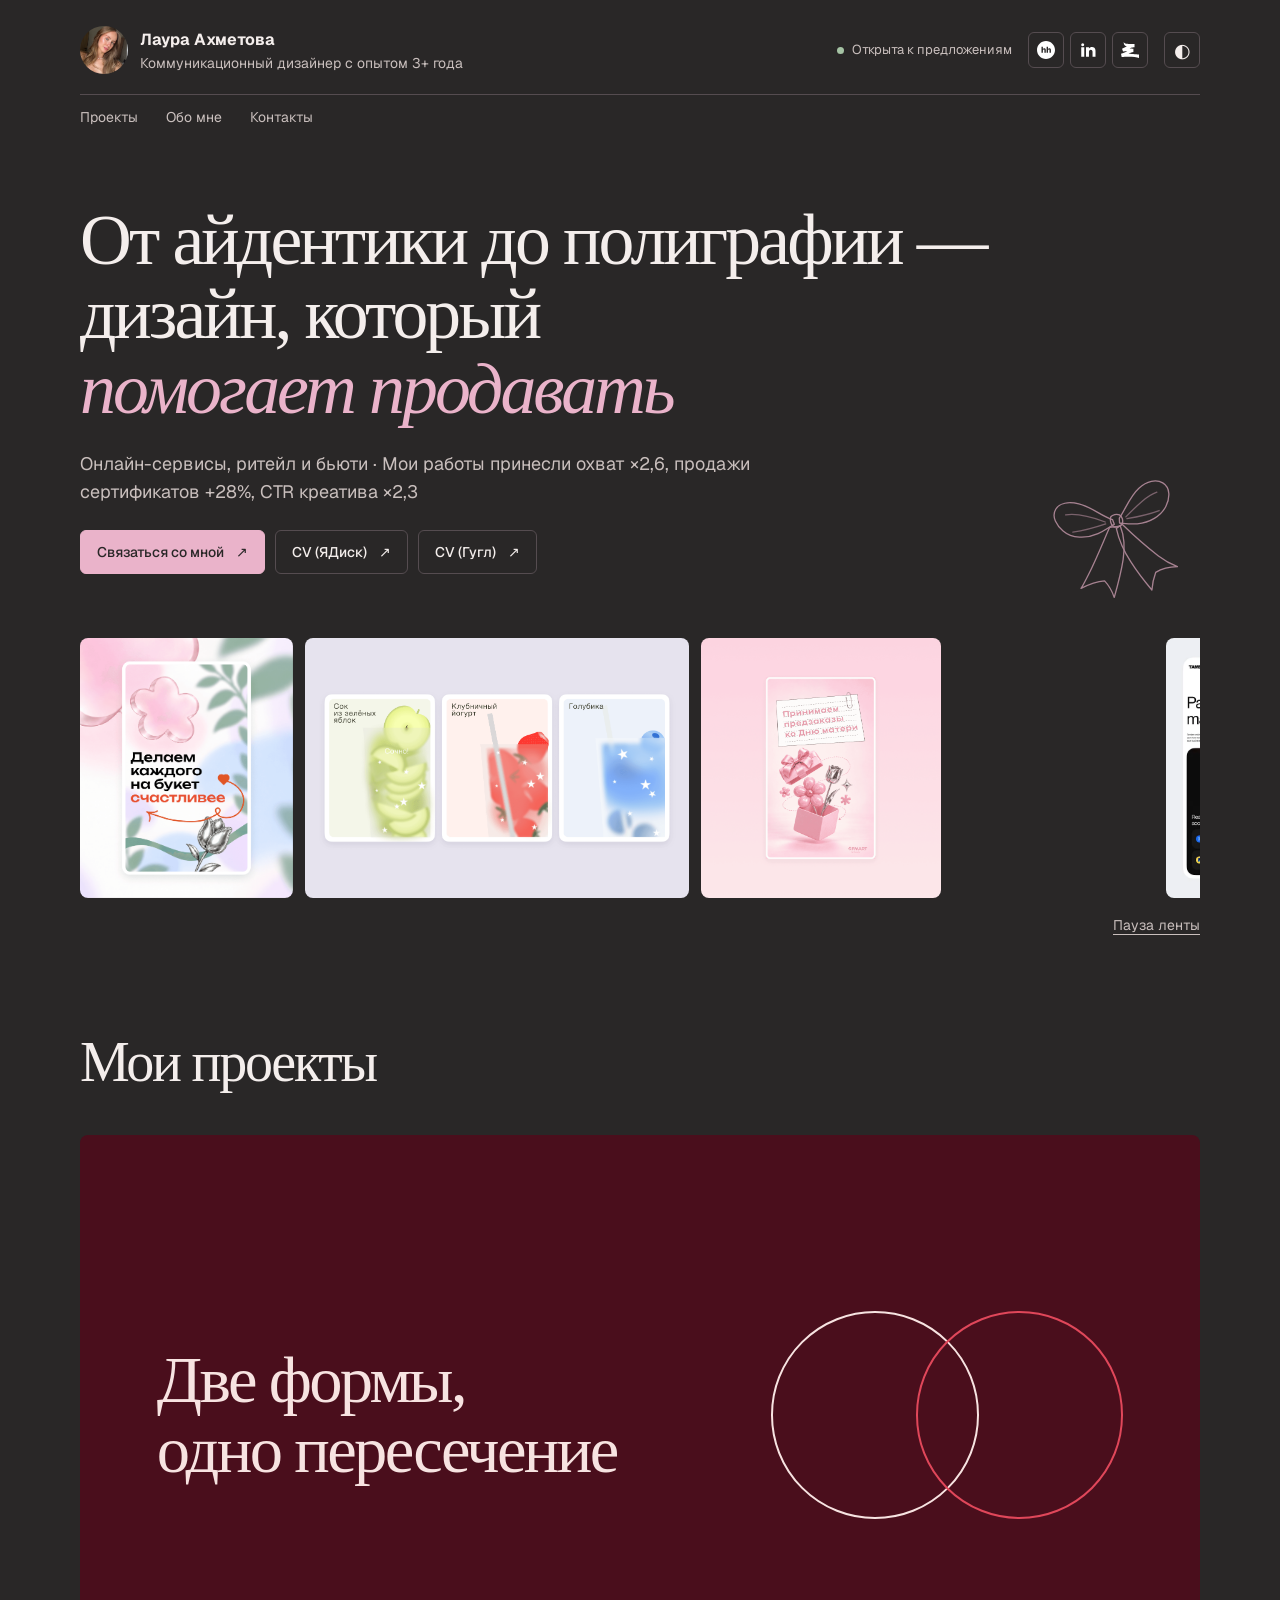
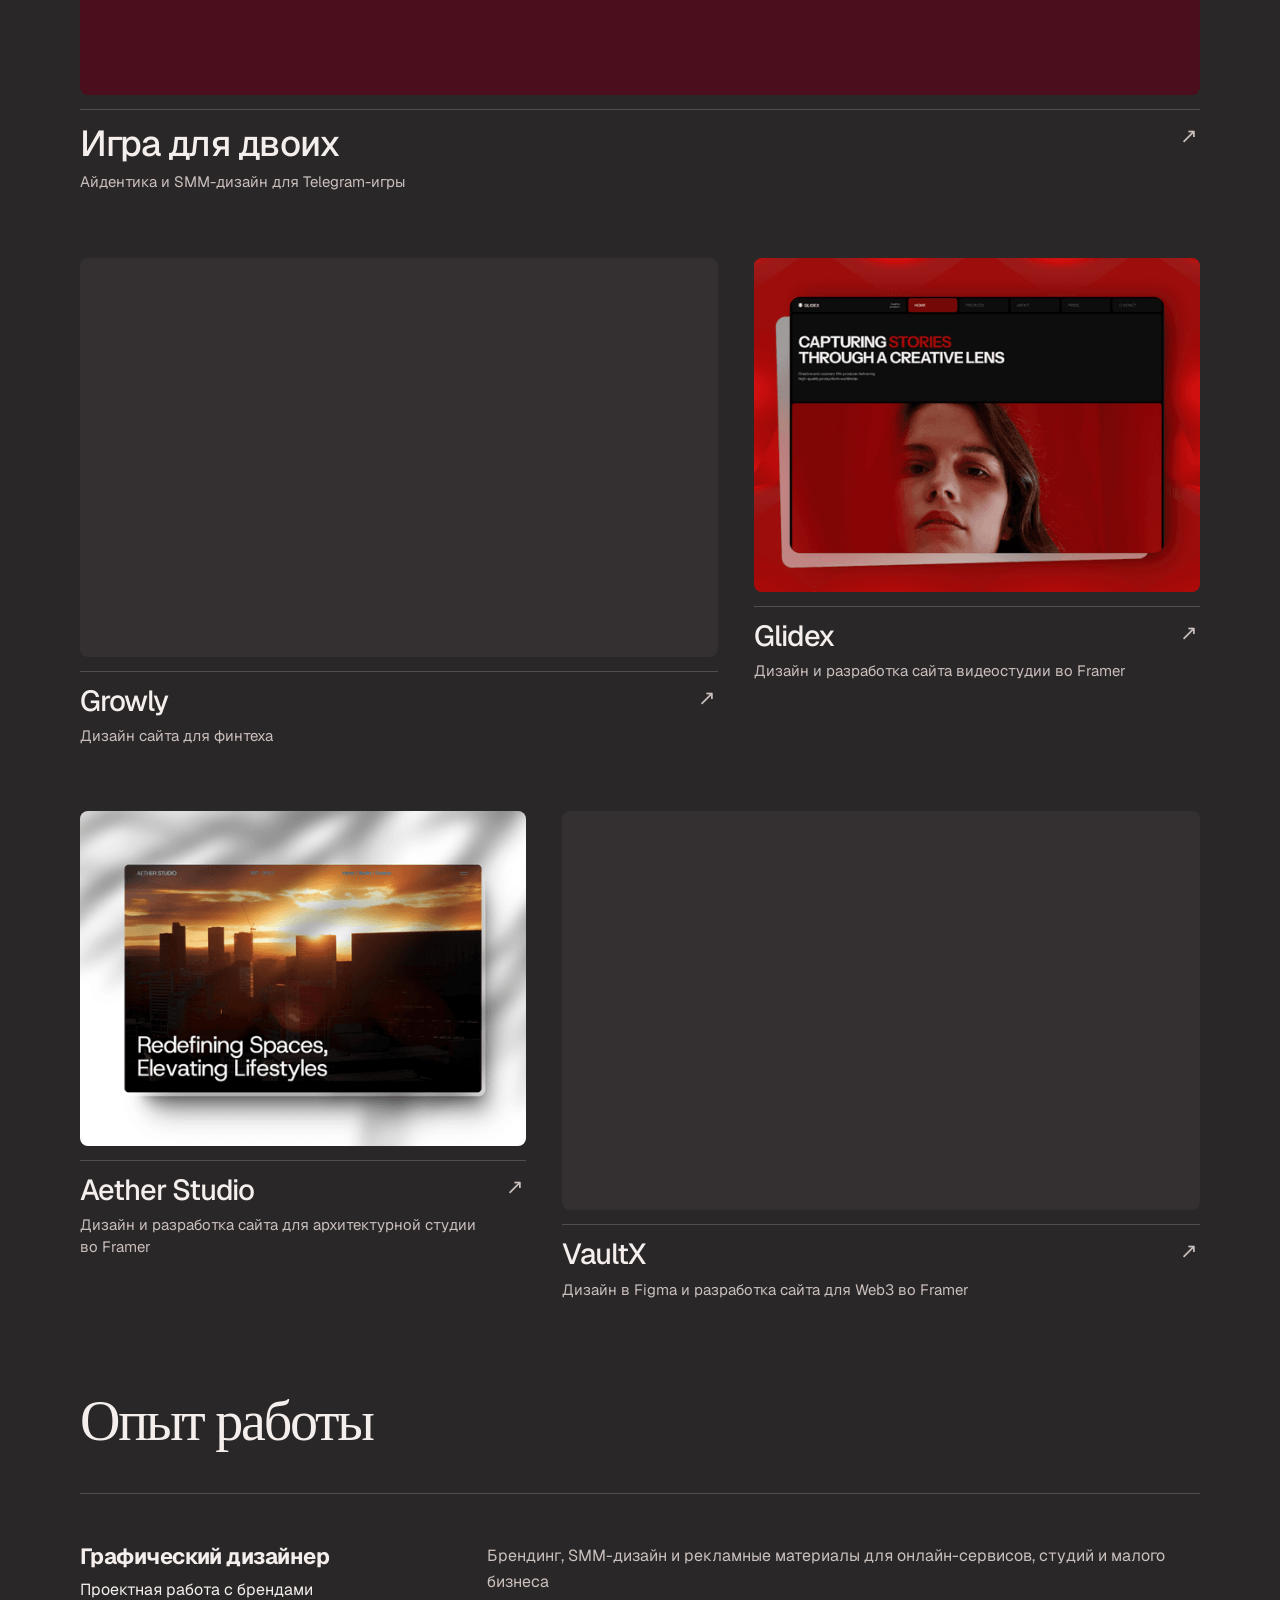
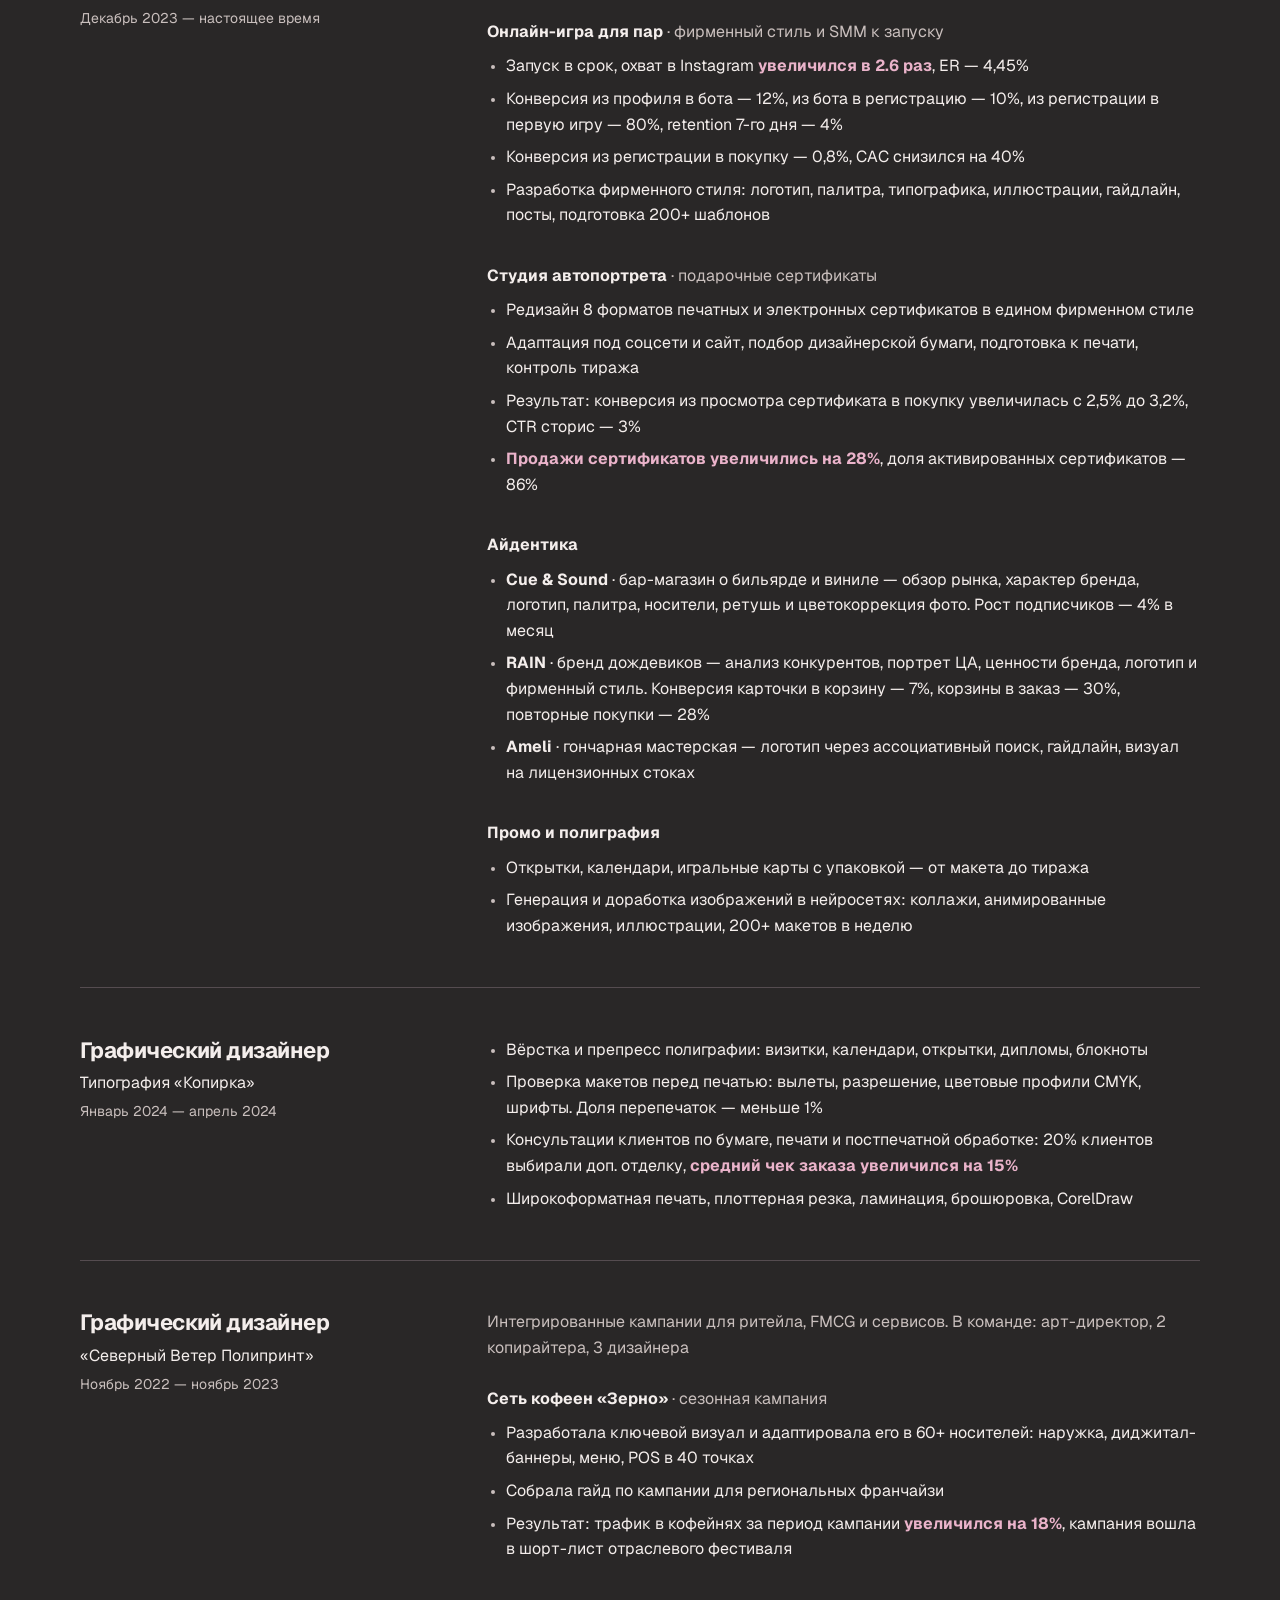
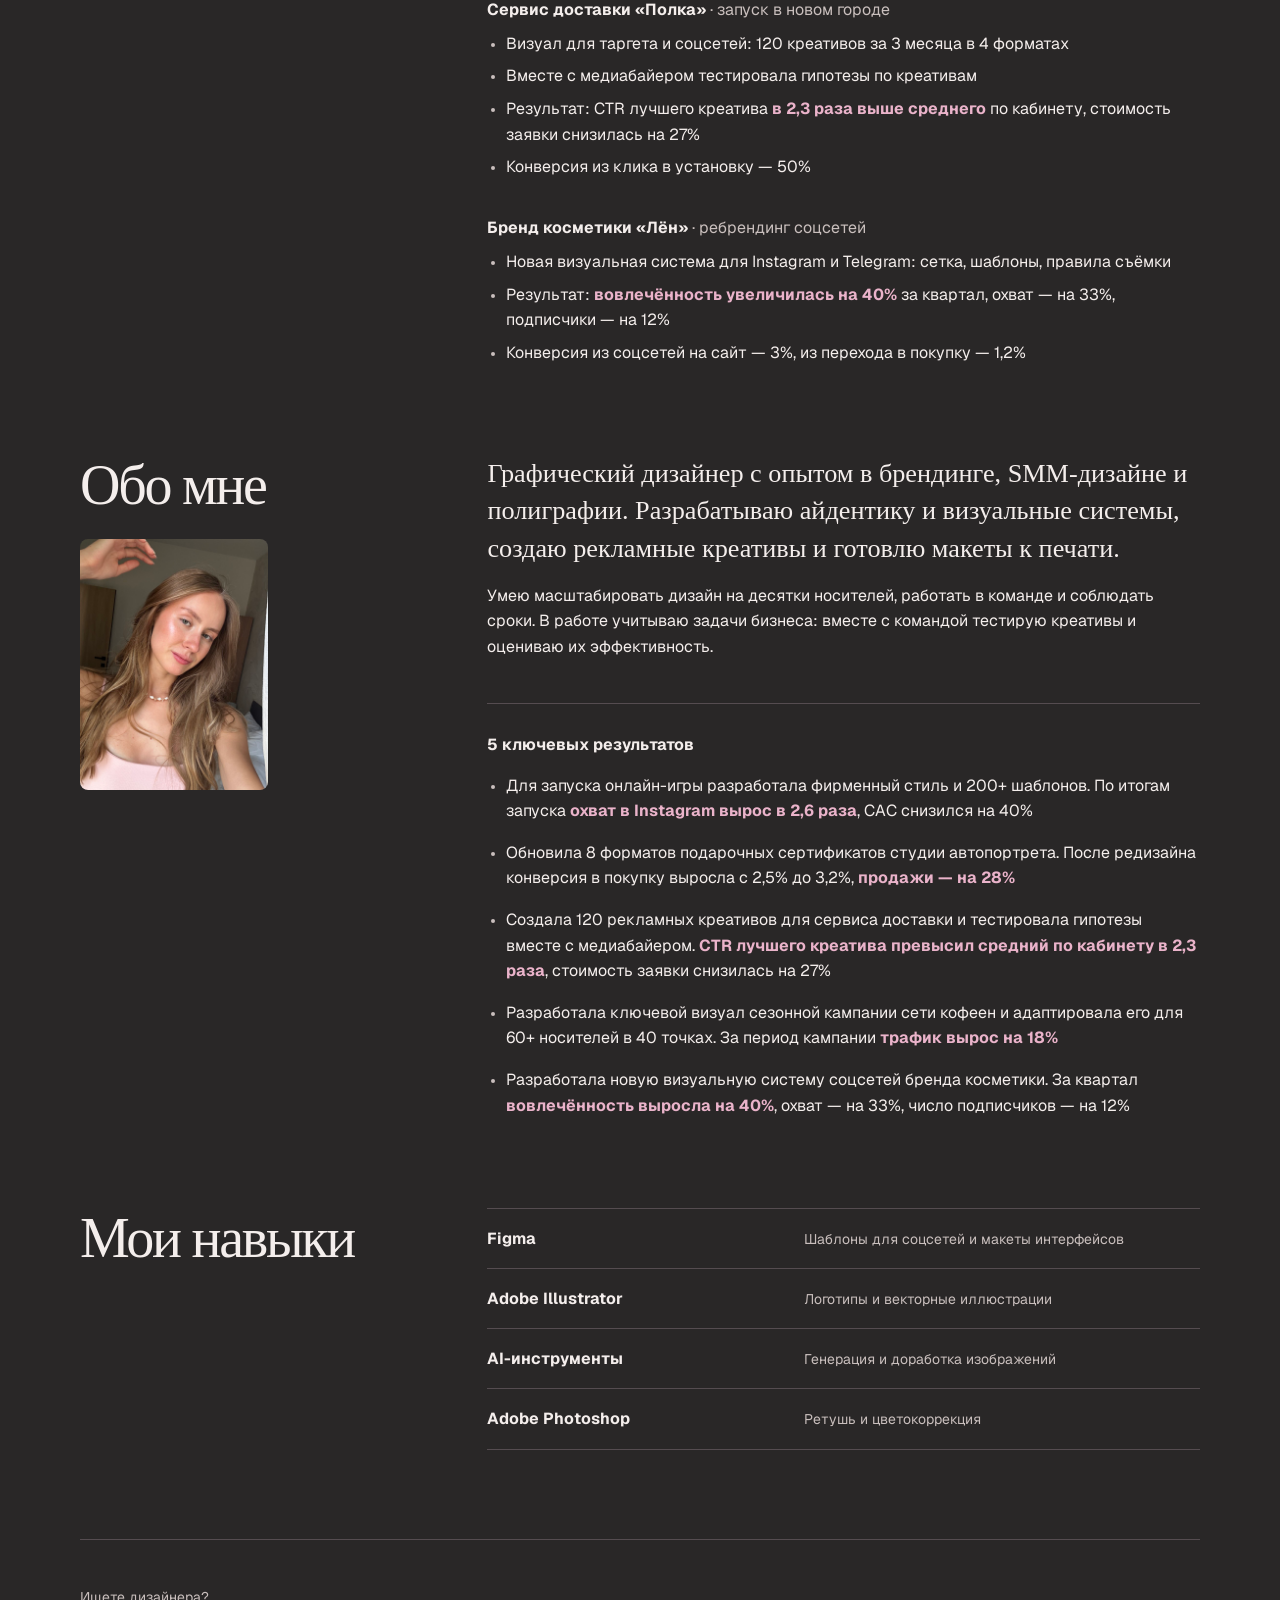
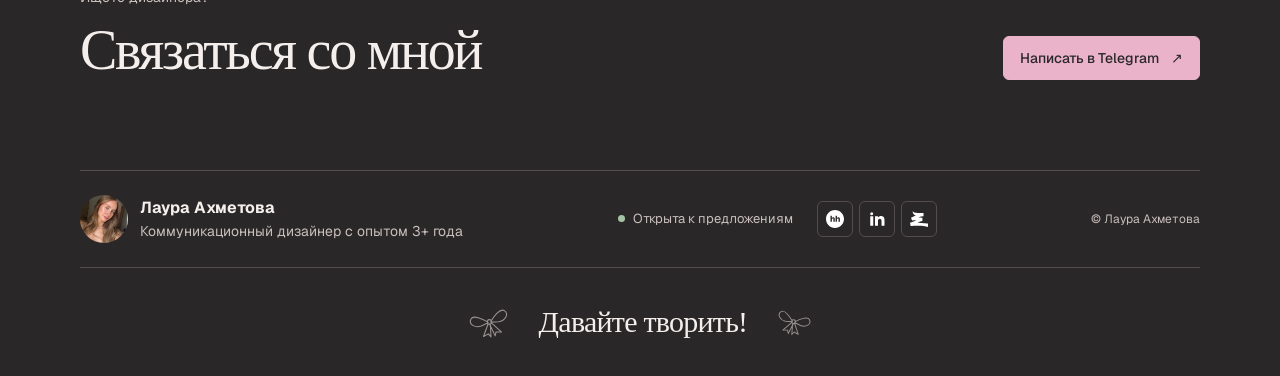
==== commit e135a4dd: "Refine portfolio typography, project layouts and content hierarchy" ====
--- a/index.html
+++ b/index.html
@@ -1 +1,257 @@
-<!doctype html><html lang="ru"><head><meta charset="utf-8"><meta name="viewport" content="width=device-width,initial-scale=1"><script>(function(){var nav=performance.getEntriesByType&&performance.getEntriesByType('navigation')[0];var reload=nav?nav.type==='reload':!!(performance.navigation&&performance.navigation.type===1);if(!reload)return;var previous;try{previous=history.scrollRestoration;history.scrollRestoration='manual';}catch(e){}if(location.hash){try{history.replaceState(history.state,'',location.href.split('#')[0]);}catch(e){location.hash='';}}function top(){window.scrollTo(0,0);}window.addEventListener('pageshow',function(){top();requestAnimationFrame(function(){top();requestAnimationFrame(top);});},{once:true});window.addEventListener('pagehide',function(){try{if(previous)history.scrollRestoration=previous;}catch(e){}},{once:true});})();</script><title>Портфолио — Лаура Ахметова</title><link rel="stylesheet" href="assets/site.css?v=5"><link rel="stylesheet" href="assets/ticker.css"><link rel="stylesheet" href="assets/motion.css?v=5"><link rel="stylesheet" href="assets/ambient-bows.css?v=3"><link rel="stylesheet" href="assets/skills.css?v=3"><link rel="stylesheet" href="assets/bow-field.css?v=4"><script src="assets/motion.js?v=2" defer></script><script src="assets/ambient-bows.js?v=3" defer></script><script src="assets/site.js" defer></script><script src="assets/skills.js" defer></script><script src="assets/bow-field.js?v=4" defer></script><link rel="icon" type="image/svg+xml" href="assets/icons/favicon.svg"><link rel="icon" type="image/png" sizes="32x32" href="assets/icons/favicon-32.png"><link rel="icon" type="image/png" sizes="48x48" href="assets/icons/favicon-48.png"><link rel="apple-touch-icon" sizes="180x180" href="assets/icons/apple-touch-icon.png"></head><body data-theme="dark"><header class="site-header wrap"><a href="index.html" aria-label="На главную"><div class="profile"><img src="assets/img/Cu4nTh9SOAEUHch3rN5iS6zJhA-ade0e6e4.jpg" alt="Лаура Ахметова"><div class="profile-copy"><strong>Лаура Ахметова</strong><span>Коммуникационный дизайнер с опытом 3+ года</span></div></div></a><div class="header-right"><span class="status">Открыта к предложениям</span><div class="socials"><a href="https://hh.ru/applicant/profile/me?hhtmFrom=main" aria-label="hh.ru" target="_blank" rel="noopener"><img src="assets/img/social-hh.svg" alt=""></a><a href="https://www.linkedin.com/in/laura-akhmetova-39777343a/" aria-label="LinkedIn" target="_blank" rel="noopener"><img src="assets/img/social-linkedin.svg" alt=""></a><a href="https://setka.ru/users/019d343f-13d5-7e82-8718-7d80f2fd6895" aria-label="Сетка" target="_blank" rel="noopener"><img src="assets/img/social-setka.svg" alt=""></a></div><button class="theme-toggle" id="theme-toggle" aria-label="Сменить цветовую тему" aria-pressed="false">◐</button></div></header><nav class="section-nav wrap" aria-label="Разделы сайта"><a href="#projects">Проекты</a><a href="#about">Обо мне</a><a href="#contact">Контакты</a></nav><main><section class="hero"><div class="hero-bow-left" data-bow="hero" aria-hidden="true"></div><div class="hero-bow-right" data-bow="hero" aria-hidden="true"></div><div class="hero-inner"><h1>От айдентики до полиграфии — <em>дизайн, который помогает продавать</em></h1><p class="hero-description">Онлайн-сервисы, ритейл и бьюти · Мои работы принесли охват ×2,6, продажи сертификатов +28%, CTR креатива ×2,3</p><div class="hero-actions"><a class="button bow-button primary" href="https://t.me/lrhmtva" target="_blank" rel="noopener">Связаться со мной <span aria-hidden="true">↗</span></a><a class="button bow-button " href="https://disk.yandex.ru/i/1TDg39PJeJOGkw" target="_blank" rel="noopener">CV (ЯДиск) <span aria-hidden="true">↗</span></a><a class="button bow-button " href="https://drive.google.com/file/d/1YU8XrZVeDKVCNOQAvMSn2rMBLlJOJXlB/view?usp=sharing" target="_blank" rel="noopener">CV (Гугл) <span aria-hidden="true">↗</span></a></div></div></section><div class="strip-shell"><div class="strip" aria-label="Примеры работ"><div class="strip-track"><div class="strip-item"><video muted loop playsinline preload="none" poster="assets/img/2yvbI9MRizXEpOlxTIISnVEefA.png"><source src="assets/video/JdmQDxpiwXfAKiBCwYVODAqz4.mp4" type="video/mp4"></video></div><div class="strip-item"><video muted loop playsinline preload="none" poster="assets/img/aTDxhBb80UmcEKQ9KbTye5wf7EM.png"><source src="assets/video/EqAK1rb9Ll1AioTtsVS1atBpE.mp4" type="video/mp4"></video></div><div class="strip-item"><video muted loop playsinline preload="none" poster="assets/img/ZbNocjFNLCyLV9Rl4swbCcSMgM.png"><source src="assets/video/OIa96Ubsmi0mH4Rdsrld8Axt0w.mp4" type="video/mp4"></video></div><div class="strip-item"><video muted loop playsinline preload="none"><source src="assets/video/se7lKKm7fJBY6SnKFL6CwfqiFIU.mp4" type="video/mp4"></video></div><div class="strip-item"><img src="assets/img/31INRFd8CO7VXvGsdzUMFHO4.webp" alt="" loading="lazy"></div><div class="strip-item"><img src="assets/img/ErzbP0UcBAxlnChUCF1LkB25huE.webp" alt="" loading="lazy"></div><div class="strip-copy" aria-hidden="true"><div class="strip-item"><video muted loop playsinline preload="none" poster="assets/img/2yvbI9MRizXEpOlxTIISnVEefA.png"><source src="assets/video/JdmQDxpiwXfAKiBCwYVODAqz4.mp4" type="video/mp4"></video></div><div class="strip-item"><video muted loop playsinline preload="none" poster="assets/img/aTDxhBb80UmcEKQ9KbTye5wf7EM.png"><source src="assets/video/EqAK1rb9Ll1AioTtsVS1atBpE.mp4" type="video/mp4"></video></div><div class="strip-item"><video muted loop playsinline preload="none" poster="assets/img/ZbNocjFNLCyLV9Rl4swbCcSMgM.png"><source src="assets/video/OIa96Ubsmi0mH4Rdsrld8Axt0w.mp4" type="video/mp4"></video></div><div class="strip-item"><video muted loop playsinline preload="none"><source src="assets/video/se7lKKm7fJBY6SnKFL6CwfqiFIU.mp4" type="video/mp4"></video></div><div class="strip-item"><img src="assets/img/31INRFd8CO7VXvGsdzUMFHO4.webp" alt="" loading="lazy"></div><div class="strip-item"><img src="assets/img/ErzbP0UcBAxlnChUCF1LkB25huE.webp" alt="" loading="lazy"></div></div></div></div><button class="strip-pause" type="button" aria-pressed="false">Пауза ленты</button></div><section class="section wrap" id="projects"><div class="section-head"><h2 class="section-title">Мои проекты</h2></div><div class="project-list"><a class="project-card" href="project-details/igra-dlya-dvoih.html" data-hover-image="assets/img/vZhEWarJivnNCLLARoXgc0Ys5g.png"><img class="project-image" src="assets/img/6sb1JjYXS6TV4Lk4wuybSLhLYvA.png" alt="Игра для двоих" loading="lazy" width="1600" height="1200" decoding="async" srcset="assets/img/6sb1JjYXS6TV4Lk4wuybSLhLYvA-512w.png 512w, assets/img/6sb1JjYXS6TV4Lk4wuybSLhLYvA-1024w.png 1024w, assets/img/6sb1JjYXS6TV4Lk4wuybSLhLYvA.png 1600w" sizes="(max-width: 700px) calc(100vw - 36px), (max-width: 1000px) calc(100vw - 80px), (max-width: 1280px) calc((100vw - 100px) * 0.6667), 793px"><div class="project-caption"><img class="project-logo" src="assets/img/qPDvMqjz7jsJRjTb3AzYMAxqtQA.svg" alt=""><div><div class="project-title">Игра для двоих</div><div class="project-subtitle">Айдентика и SMM для Telegram-игры</div></div><span class="project-arrow" aria-hidden="true">↗</span></div></a><a class="project-card" href="project-details/growly.html" data-hover-image="assets/img/vZhEWarJivnNCLLARoXgc0Ys5g.png"><img class="project-image" src="assets/img/lGU6LhhlX7UVolkKorteot0QMI.png" alt="Growly" loading="lazy" width="4800" height="3600" decoding="async" srcset="assets/img/lGU6LhhlX7UVolkKorteot0QMI-512w.png 512w, assets/img/lGU6LhhlX7UVolkKorteot0QMI-1024w.png 1024w, assets/img/lGU6LhhlX7UVolkKorteot0QMI.png 4800w" sizes="(max-width: 700px) calc(100vw - 36px), (max-width: 1000px) calc((100vw - 100px) / 2), (max-width: 1280px) calc((100vw - 100px) / 3), 387px"><div class="project-caption"><img class="project-logo" src="assets/img/LLGE1p1zXKMIhiXJxukmJOqn94.svg" alt=""><div><div class="project-title">Growly</div><div class="project-subtitle">Empower Your Vision with a Modern, Streamlined Design.</div></div><span class="project-arrow" aria-hidden="true">↗</span></div></a><a class="project-card" href="project-details/glidex.html" data-hover-image="assets/img/PVMr2ShgT1v08X9fNPpsbdRQwmg.png"><img class="project-image" src="assets/img/CLZhCPMlL2EPY75pz7qo4vhGGzw.png" alt="Glidex" loading="lazy" width="1600" height="1200" decoding="async" srcset="assets/img/CLZhCPMlL2EPY75pz7qo4vhGGzw-512w.png 512w, assets/img/CLZhCPMlL2EPY75pz7qo4vhGGzw-1024w.png 1024w, assets/img/CLZhCPMlL2EPY75pz7qo4vhGGzw.png 1600w" sizes="(max-width: 700px) calc(100vw - 36px), (max-width: 1000px) calc((100vw - 100px) / 2), (max-width: 1280px) calc((100vw - 100px) / 3), 387px"><div class="project-caption"><img class="project-logo" src="assets/img/3UBhuourpwlCeqx03V6QWYkok.svg" alt=""><div><div class="project-title">Glidex</div><div class="project-subtitle">Elevating Videography with Stunning Digital Experiences</div></div><span class="project-arrow" aria-hidden="true">↗</span></div></a><a class="project-card" href="project-details/aether-studio.html" data-hover-image="assets/img/2wIifx4QZtr3Qon18QBxcBrtBqg.png"><img class="project-image" src="assets/img/EVgp4FfBKeWyGi51Bui2IUDZsG0.png" alt="Aether Studio" loading="lazy" width="1600" height="1200" decoding="async" srcset="assets/img/EVgp4FfBKeWyGi51Bui2IUDZsG0-512w.png 512w, assets/img/EVgp4FfBKeWyGi51Bui2IUDZsG0-1024w.png 1024w, assets/img/EVgp4FfBKeWyGi51Bui2IUDZsG0.png 1600w" sizes="(max-width: 700px) calc(100vw - 36px), (max-width: 1280px) calc((100vw - 100px) / 2), 590px"><div class="project-caption"><img class="project-logo" src="assets/img/gYoAsCKXdkDg7dbQ7ETRorhhA0.svg" alt=""><div><div class="project-title">Aether Studio</div><div class="project-subtitle">Where Architecture Meets Digital Excellence</div></div><span class="project-arrow" aria-hidden="true">↗</span></div></a><a class="project-card" href="project-details/vaultx.html" data-hover-image="assets/img/A0VELO2iy2lgenZQRJTzyFov7oY.png"><img class="project-image" src="assets/img/6WFXJKIrqOV3OI4Ic0ghq3vf0fw.png" alt="VaultX" loading="lazy" width="1600" height="1200" decoding="async" srcset="assets/img/6WFXJKIrqOV3OI4Ic0ghq3vf0fw-512w.png 512w, assets/img/6WFXJKIrqOV3OI4Ic0ghq3vf0fw-1024w.png 1024w, assets/img/6WFXJKIrqOV3OI4Ic0ghq3vf0fw.png 1600w" sizes="(max-width: 700px) calc(100vw - 36px), (max-width: 1280px) calc((100vw - 100px) / 2), 590px"><div class="project-caption"><img class="project-logo" src="assets/img/zRnuXrGDox7dVChfMCVhCEI6bZA.svg" alt=""><div><div class="project-title">VaultX</div><div class="project-subtitle">The Future of Blockchain &amp; Web3 Experiences</div></div><span class="project-arrow" aria-hidden="true">↗</span></div></a></div></section><section class="section wrap" id="experience"><div class="section-head"><h2 class="section-title">Опыт работы</h2><span class="section-note">Опыт и результаты</span></div><div class="experience-list"><article class="experience"><div><h3>Графический дизайнер</h3><div class="experience-meta">Проектная работа с брендами<br>Декабрь 2023 — настоящее время</div></div><div class="experience-copy"><p class="experience-lead">Брендинг, SMM-дизайн и рекламные материалы для онлайн-сервисов, студий и малого бизнеса</p><div class="experience-group"><h4>1. Онлайн-игра для пар · фирменный стиль и SMM к запуску</h4><ul><li>Запуск в срок, охват в Instagram увеличился в 2.6 раз, ER — 4,45%</li><li>Конверсия из профиля в бота — 12%, из бота в регистрацию — 10%, из регистрации в первую игру — 80%, retention 7-го дня — 4%</li><li>Конверсия из регистрации в покупку — 0,8%, CAC снизился на 40%</li><li>Разработка фирменного стиля: логотип, палитра, типографика, иллюстрации, гайдлайн, посты, подготовка 200+ шаблонов</li></ul></div><div class="experience-group"><h4>2. Студия автопортрета · подарочные сертификаты</h4><ul><li>Редизайн 8 форматов печатных и электронных сертификатов в едином фирменном стиле</li><li>Адаптация под соцсети и сайт, подбор дизайнерской бумаги, подготовка к печати, контроль тиража</li><li>Результат: конверсия из просмотра сертификата в покупку увеличилась с 2,5% до 3,2%, CTR сторис — 3%</li><li>Продажи сертификатов увеличились на 28%, доля активированных сертификатов — 86%</li></ul></div><div class="experience-group"><h4>3. Айдентика</h4><ul><li><strong>Cue &amp; Sound</strong> · бар-магазин о бильярде и виниле — обзор рынка, характер бренда, логотип, палитра, носители, ретушь и цветокоррекция фото. Рост подписчиков — 4% в месяц</li><li><strong>RAIN</strong> · бренд дождевиков — анализ конкурентов, портрет ЦА, ценности бренда, логотип и фирменный стиль. Конверсия карточки в корзину — 7%, корзины в заказ — 30%, повторные покупки — 28%</li><li><strong>Ameli</strong> · гончарная мастерская — логотип через ассоциативный поиск, гайдлайн, визуал на лицензионных стоках</li></ul></div><div class="experience-group"><h4>4. Промо и полиграфия</h4><ul><li>Открытки, календари, игральные карты с упаковкой — от макета до тиража</li><li>Генерация и доработка изображений в нейросетях: коллажи, анимированные изображения, иллюстрации, 200+ макетов в неделю</li></ul></div></div></article><article class="experience"><div><h3>Графический дизайнер</h3><div class="experience-meta">Типография «Копирка»<br>Январь 2024 — апрель 2024</div></div><div class="experience-copy"><ul><li>Вёрстка и препресс полиграфии: визитки, календари, открытки, дипломы, блокноты</li><li>Проверка макетов перед печатью: вылеты, разрешение, цветовые профили CMYK, шрифты. Доля перепечаток — меньше 1%</li><li>Консультации клиентов по бумаге, печати и постпечатной обработке: 20% клиентов выбирали доп. отделку, средний чек заказа увеличился на 15%</li><li>Широкоформатная печать, плоттерная резка, ламинация, брошюровка, CorelDraw</li></ul></div></article><article class="experience"><div><h3>Графический дизайнер</h3><div class="experience-meta">«Северный Ветер Полипринт»<br>Ноябрь 2022 — ноябрь 2023</div></div><div class="experience-copy"><p class="experience-lead">Интегрированные кампании для ритейла, FMCG и сервисов. В команде: арт-директор, 2 копирайтера, 3 дизайнера</p><div class="experience-group"><h4>Сеть кофеен «Зерно» · сезонная кампания</h4><ul><li>Разработала ключевой визуал и адаптировала его в 60+ носителей: наружка, диджитал-баннеры, меню, POS в 40 точках</li><li>Собрала гайд по кампании для региональных франчайзи</li><li>Результат: трафик в кофейнях за период кампании увеличился на 18%, кампания вошла в шорт-лист отраслевого фестиваля</li></ul></div><div class="experience-group"><h4>Сервис доставки «Полка» · запуск в новом городе</h4><ul><li>Визуал для таргета и соцсетей: 120 креативов за 3 месяца в 4 форматах</li><li>Вместе с медиабайером тестировала гипотезы по креативам</li><li>Результат: CTR лучшего креатива в 2,3 раза выше среднего по кабинету, стоимость заявки снизилась на 27%</li><li>Конверсия из клика в установку — 50%</li></ul></div><div class="experience-group"><h4>Бренд косметики «Лён» · ребрендинг соцсетей</h4><ul><li>Новая визуальная система для Instagram и Telegram: сетка, шаблоны, правила съёмки</li><li>Результат: вовлечённость увеличилась на 40% за квартал, охват — на 33%, подписчики — на 12%</li><li>Конверсия из соцсетей на сайт — 3%, из перехода в покупку — 1,2%</li></ul></div></div></article></div></section><section class="section wrap" id="about"><div class="about-grid"><h2 class="section-title">Обо мне</h2><div><p class="about-copy">Графический дизайнер с опытом в брендинге, SMM-дизайне и полиграфии. Разрабатываю айдентику и визуальные системы, создаю рекламные креативы и готовлю макеты к печати. Умею масштабировать дизайн на десятки носителей, работать в команде и соблюдать сроки. В работе учитываю задачи бизнеса: вместе с командой тестирую креативы и оцениваю их эффективность</p><div class="experience-copy about-results"><p class="about-results-title">5 ключевых результатов:</p><p>Для запуска онлайн-игры разработала фирменный стиль и 200+ шаблонов. По итогам запуска <strong>охват в Instagram вырос в 2,6 раза</strong>, <strong>CAC снизился на 40%</strong></p><p>Обновила 8 форматов подарочных сертификатов студии автопортрета. После редизайна <strong>конверсия в покупку выросла с 2,5% до 3,2%</strong>, <strong>продажи — на 28%</strong></p><p>Создала 120 рекламных креативов для сервиса доставки и тестировала гипотезы вместе с медиабайером. <strong>CTR лучшего креатива превысил средний по кабинету в 2,3 раза</strong>, <strong>стоимость заявки снизилась на 27%</strong></p><p>Разработала ключевой визуал сезонной кампании сети кофеен и адаптировала его для 60+ носителей в 40 точках. За период кампании <strong>трафик вырос на 18%</strong></p><p>Разработала новую визуальную систему соцсетей бренда косметики. За квартал <strong>вовлечённость выросла на 40%</strong>, <strong>охват — на 33%</strong>, <strong>число подписчиков — на 12%</strong></p></div></div></div></section><section class="section wrap" id="skills" aria-labelledby="skills-title"><div class="skills-heading"><div><span class="skills-eyebrow">Инструменты / 04</span><h2 class="section-title" id="skills-title">Мои навыки</h2></div><svg class="skills-bow" viewBox="0 0 120 90" fill="none" aria-hidden="true"><path d="M56 44C43 31 21 14 12 24 1 37 17 52 35 50L56 46M64 44C77 31 99 14 108 24 119 37 103 52 85 50L64 46M55 49C48 59 41 70 34 80L49 76 54 86 61 51M65 49C72 59 79 70 86 80L71 76 66 86 59 51M55 40Q60 36 65 40L66 48Q60 53 54 48Z" stroke="currentColor" stroke-width="2" stroke-linejoin="round" stroke-linecap="round"/></svg></div><div class="skills-cards"><article class="skill-card"><div class="skill-card-top"><span class="skill-monogram" aria-hidden="true">F</span><div class="skill-info"><h3>Figma</h3></div><span class="skill-value" aria-hidden="true">100<small>%</small></span></div><div class="skill-meter" role="progressbar" aria-label="Figma" aria-valuemin="0" aria-valuemax="100" aria-valuenow="100"><span class="skill-fill" style="--level:100%;--delay:0ms"></span></div></article><article class="skill-card"><div class="skill-card-top"><span class="skill-monogram" aria-hidden="true">Ai</span><div class="skill-info"><h3>Adobe Illustrator</h3></div><span class="skill-value" aria-hidden="true">100<small>%</small></span></div><div class="skill-meter" role="progressbar" aria-label="Adobe Illustrator" aria-valuemin="0" aria-valuemax="100" aria-valuenow="100"><span class="skill-fill" style="--level:100%;--delay:100ms"></span></div></article><article class="skill-card"><div class="skill-card-top"><span class="skill-monogram" aria-hidden="true">✦</span><div class="skill-info"><h3>AI-инструменты</h3></div><span class="skill-value" aria-hidden="true">90<small>%</small></span></div><div class="skill-meter" role="progressbar" aria-label="AI-инструменты" aria-valuemin="0" aria-valuemax="100" aria-valuenow="90"><span class="skill-fill" style="--level:90%;--delay:200ms"></span></div></article><article class="skill-card"><div class="skill-card-top"><span class="skill-monogram" aria-hidden="true">Ps</span><div class="skill-info"><h3>Adobe Photoshop</h3></div><span class="skill-value" aria-hidden="true">80<small>%</small></span></div><div class="skill-meter" role="progressbar" aria-label="Adobe Photoshop" aria-valuemin="0" aria-valuemax="100" aria-valuenow="80"><span class="skill-fill" style="--level:80%;--delay:300ms"></span></div></article></div></section><section class="contact" id="contact"><div class="eyebrow">Ищете дизайнера?</div><h2>Связаться <em style="color:var(--pink)">со мной</em></h2><a class="button primary bow-button" href="https://t.me/lrhmtva" target="_blank" rel="noopener">Связаться со мной <span aria-hidden="true">↗</span></a></section></main><footer class="footer wrap"><div class="profile"><img src="assets/img/Cu4nTh9SOAEUHch3rN5iS6zJhA-ade0e6e4.jpg" alt="Лаура Ахметова"><div class="profile-copy"><strong>Лаура Ахметова</strong><span>Коммуникационный дизайнер с опытом 3+ года</span></div></div><span class="status">Открыта к предложениям</span><div class="socials"><a href="https://hh.ru/applicant/profile/me?hhtmFrom=main" aria-label="hh.ru" target="_blank" rel="noopener"><img src="assets/img/social-hh.svg" alt=""></a><a href="https://www.linkedin.com/in/laura-akhmetova-39777343a/" aria-label="LinkedIn" target="_blank" rel="noopener"><img src="assets/img/social-linkedin.svg" alt=""></a><a href="https://setka.ru/users/019d343f-13d5-7e82-8718-7d80f2fd6895" aria-label="Сетка" target="_blank" rel="noopener"><img src="assets/img/social-setka.svg" alt=""></a></div><small>© Лаура Ахметова</small></footer><section class="bow-field" aria-labelledby="bow-field-title"><svg class="bow-field-defs" xmlns="http://www.w3.org/2000/svg" aria-hidden="true" focusable="false"><defs><symbol id="field-classic" viewBox="0 0 160 160"><path fill="currentColor" d="M73 75C55 62 36 28 18 35 1 42 9 69 25 78c14 8 31 6 47 3-9 15-18 30-25 49l20-8 9 18c4-20 6-40 6-57 2 19 7 39 14 58l8-19 20 6c-11-18-23-35-35-49 17 4 35 6 48-2 16-10 21-36 4-42-19-7-37 26-55 40z"/><path fill="#fff8f4" opacity=".45" d="M71 68q9-5 18 0l3 16q-12 7-24 0z"/><path d="M30 55q16 5 35 17m65-17q-16 5-35 17" fill="none" stroke="#fff8f4" opacity=".45" stroke-width="3" stroke-linecap="round"/></symbol><symbol id="field-plump" viewBox="0 0 160 160"><path fill="currentColor" d="M72 72C54 50 26 37 15 51 3 66 12 89 28 94c14 5 30-2 44-9-6 11-12 22-17 34l15-5 7 13 5-42 10 42 6-13 16 4c-8-14-15-25-23-34 15 7 32 14 46 9 17-6 24-29 12-43-13-14-39 0-57 22z"/><path fill="#fff8f4" opacity=".45" d="M71 68q9-5 18 0l3 16q-12 7-24 0z"/><path d="M30 55q16 5 35 17m65-17q-16 5-35 17" fill="none" stroke="#fff8f4" opacity=".45" stroke-width="3" stroke-linecap="round"/></symbol><symbol id="field-skinny" viewBox="0 0 160 160"><path d="M75 73C56 58 35 28 22 38 9 48 21 76 37 78q16 3 37 0M85 73c19-15 40-45 53-35 13 10 1 38-15 40q-16 3-37 0M74 84C67 103 58 121 48 143M86 84c8 18 18 36 29 56M75 70q5-4 10 0l2 13q-7 5-14 0z" fill="none" stroke="currentColor" stroke-width="7" stroke-linecap="round" stroke-linejoin="round"/></symbol><symbol id="field-angular" viewBox="0 0 160 160"><path fill="currentColor" d="M16 45 70 70 65 82 19 111 13 102 21 78 12 54zM144 45 90 70 95 82l46 29 6-9-8-24 9-24zM72 82l-18 45 19-7 8 19 5-54 12 53 7-18 18 6-29-45z"/><path fill="#fff8f4" opacity=".45" d="M71 68q9-5 18 0l3 16q-12 7-24 0z"/><path d="M30 55q16 5 35 17m65-17q-16 5-35 17" fill="none" stroke="#fff8f4" opacity=".45" stroke-width="3" stroke-linecap="round"/></symbol><symbol id="field-double" viewBox="0 0 160 160"><path fill="currentColor" d="M75 72C63 48 44 18 31 29 19 38 31 60 52 72 33 61 9 54 8 71c-1 18 28 25 61 13L48 131l20-8 9 18 5-52 14 50 7-18 21 6-29-44c30 13 59 6 58-12-1-17-25-10-44 1 21-12 33-34 21-43-13-11-32 19-44 43z"/><path fill="#fff8f4" opacity=".45" d="M71 68q9-5 18 0l3 16q-12 7-24 0z"/><path d="M30 55q16 5 35 17m65-17q-16 5-35 17" fill="none" stroke="#fff8f4" opacity=".45" stroke-width="3" stroke-linecap="round"/></symbol><symbol id="field-flow" viewBox="0 0 160 160"><path fill="currentColor" d="M75 72C58 57 45 23 25 28 5 33 9 65 27 75c14 8 31 8 47 5-7 18-17 32-30 48 13-5 22-5 31-3 8-16 11-29 11-43 4 23 17 40 38 56-5-11-6-20-5-28-12-10-22-20-26-30 15 3 33 0 45-10 16-14 13-40-5-42-19-2-30 27-48 43z"/><path fill="#fff8f4" opacity=".45" d="M71 68q9-5 18 0l3 16q-12 7-24 0z"/><path d="M30 55q16 5 35 17m65-17q-16 5-35 17" fill="none" stroke="#fff8f4" opacity=".45" stroke-width="3" stroke-linecap="round"/></symbol></defs></svg><h2 class="bow-field-title" id="bow-field-title">Давайте<br>творить!</h2><div class="bow-field-grid" aria-hidden="true"><div class="field-bow field-blush" style="--x:40%;--y:5%;--bow-size:51px;--bow-mobile:32px;--tilt:8deg;--alpha:0.35"><svg viewBox="0 0 160 160" focusable="false" aria-hidden="true"><use href="#field-classic"></use></svg></div><div class="field-bow field-ivory" style="--x:31%;--y:97%;--bow-size:54px;--bow-mobile:27px;--tilt:-25deg;--alpha:0.31"><svg viewBox="0 0 160 160" focusable="false" aria-hidden="true"><use href="#field-plump"></use></svg></div><div class="field-bow field-sage" style="--x:4%;--y:67%;--bow-size:51px;--bow-mobile:25px;--tilt:-6deg;--alpha:0.42"><svg viewBox="0 0 160 160" focusable="false" aria-hidden="true"><use href="#field-skinny"></use></svg></div><div class="field-bow field-peach" style="--x:92%;--y:71%;--bow-size:38px;--bow-mobile:29px;--tilt:-13deg;--alpha:0.48"><svg viewBox="0 0 160 160" focusable="false" aria-hidden="true"><use href="#field-angular"></use></svg></div><div class="field-bow field-mauve" style="--x:48%;--y:3%;--bow-size:38px;--bow-mobile:20px;--tilt:-4deg;--alpha:0.40"><svg viewBox="0 0 160 160" focusable="false" aria-hidden="true"><use href="#field-double"></use></svg></div><div class="field-bow field-cream" style="--x:6%;--y:94%;--bow-size:50px;--bow-mobile:18px;--tilt:17deg;--alpha:0.32"><svg viewBox="0 0 160 160" focusable="false" aria-hidden="true"><use href="#field-flow"></use></svg></div><div class="field-bow field-peach" style="--x:5%;--y:63%;--bow-size:48px;--bow-mobile:22px;--tilt:-16deg;--alpha:0.36"><svg viewBox="0 0 160 160" focusable="false" aria-hidden="true"><use href="#field-double"></use></svg></div><div class="field-bow field-sage" style="--x:93%;--y:39%;--bow-size:46px;--bow-mobile:24px;--tilt:-17deg;--alpha:0.33"><svg viewBox="0 0 160 160" focusable="false" aria-hidden="true"><use href="#field-flow"></use></svg></div><div class="field-bow field-cream" style="--x:12%;--y:5%;--bow-size:35px;--bow-mobile:32px;--tilt:28deg;--alpha:0.46"><svg viewBox="0 0 160 160" focusable="false" aria-hidden="true"><use href="#field-classic"></use></svg></div><div class="field-bow field-blush" style="--x:59%;--y:97%;--bow-size:51px;--bow-mobile:29px;--tilt:-5deg;--alpha:0.36"><svg viewBox="0 0 160 160" focusable="false" aria-hidden="true"><use href="#field-plump"></use></svg></div><div class="field-bow field-ivory" style="--x:7%;--y:58%;--bow-size:37px;--bow-mobile:18px;--tilt:-29deg;--alpha:0.45"><svg viewBox="0 0 160 160" focusable="false" aria-hidden="true"><use href="#field-skinny"></use></svg></div><div class="field-bow field-mauve" style="--x:94%;--y:61%;--bow-size:38px;--bow-mobile:22px;--tilt:25deg;--alpha:0.31"><svg viewBox="0 0 160 160" focusable="false" aria-hidden="true"><use href="#field-angular"></use></svg></div><div class="field-bow field-sage" style="--x:23%;--y:9%;--bow-size:33px;--bow-mobile:30px;--tilt:12deg;--alpha:0.31"><svg viewBox="0 0 160 160" focusable="false" aria-hidden="true"><use href="#field-angular"></use></svg></div><div class="field-bow field-peach" style="--x:28%;--y:93%;--bow-size:52px;--bow-mobile:32px;--tilt:14deg;--alpha:0.45"><svg viewBox="0 0 160 160" focusable="false" aria-hidden="true"><use href="#field-classic"></use></svg></div><div class="field-bow field-mauve" style="--x:4%;--y:31%;--bow-size:43px;--bow-mobile:20px;--tilt:29deg;--alpha:0.42"><svg viewBox="0 0 160 160" focusable="false" aria-hidden="true"><use href="#field-flow"></use></svg></div><div class="field-bow field-cream" style="--x:95%;--y:29%;--bow-size:42px;--bow-mobile:20px;--tilt:-9deg;--alpha:0.32"><svg viewBox="0 0 160 160" focusable="false" aria-hidden="true"><use href="#field-double"></use></svg></div><div class="field-bow field-blush" style="--x:52%;--y:10%;--bow-size:52px;--bow-mobile:28px;--tilt:-16deg;--alpha:0.39"><svg viewBox="0 0 160 160" focusable="false" aria-hidden="true"><use href="#field-plump"></use></svg></div><div class="field-bow field-ivory" style="--x:6%;--y:88%;--bow-size:33px;--bow-mobile:24px;--tilt:-27deg;--alpha:0.45"><svg viewBox="0 0 160 160" focusable="false" aria-hidden="true"><use href="#field-skinny"></use></svg></div><div class="field-bow field-blush" style="--x:7%;--y:64%;--bow-size:33px;--bow-mobile:20px;--tilt:4deg;--alpha:0.30"><svg viewBox="0 0 160 160" focusable="false" aria-hidden="true"><use href="#field-classic"></use></svg></div><div class="field-bow field-ivory" style="--x:97%;--y:43%;--bow-size:46px;--bow-mobile:27px;--tilt:-21deg;--alpha:0.33"><svg viewBox="0 0 160 160" focusable="false" aria-hidden="true"><use href="#field-plump"></use></svg></div><div class="field-bow field-sage" style="--x:6%;--y:8%;--bow-size:39px;--bow-mobile:21px;--tilt:0deg;--alpha:0.45"><svg viewBox="0 0 160 160" focusable="false" aria-hidden="true"><use href="#field-skinny"></use></svg></div><div class="field-bow field-peach" style="--x:40%;--y:96%;--bow-size:35px;--bow-mobile:18px;--tilt:-12deg;--alpha:0.41"><svg viewBox="0 0 160 160" focusable="false" aria-hidden="true"><use href="#field-angular"></use></svg></div><div class="field-bow field-mauve" style="--x:8%;--y:63%;--bow-size:47px;--bow-mobile:25px;--tilt:-19deg;--alpha:0.39"><svg viewBox="0 0 160 160" focusable="false" aria-hidden="true"><use href="#field-double"></use></svg></div><div class="field-bow field-cream" style="--x:96%;--y:49%;--bow-size:35px;--bow-mobile:31px;--tilt:26deg;--alpha:0.45"><svg viewBox="0 0 160 160" focusable="false" aria-hidden="true"><use href="#field-flow"></use></svg></div><div class="field-bow field-peach" style="--x:30%;--y:3%;--bow-size:29px;--bow-mobile:31px;--tilt:26deg;--alpha:0.32"><svg viewBox="0 0 160 160" focusable="false" aria-hidden="true"><use href="#field-double"></use></svg></div><div class="field-bow field-sage" style="--x:14%;--y:94%;--bow-size:47px;--bow-mobile:26px;--tilt:-7deg;--alpha:0.32"><svg viewBox="0 0 160 160" focusable="false" aria-hidden="true"><use href="#field-flow"></use></svg></div><div class="field-bow field-cream" style="--x:7%;--y:54%;--bow-size:32px;--bow-mobile:30px;--tilt:-12deg;--alpha:0.37"><svg viewBox="0 0 160 160" focusable="false" aria-hidden="true"><use href="#field-classic"></use></svg></div><div class="field-bow field-blush" style="--x:96%;--y:33%;--bow-size:45px;--bow-mobile:25px;--tilt:17deg;--alpha:0.45"><svg viewBox="0 0 160 160" focusable="false" aria-hidden="true"><use href="#field-plump"></use></svg></div><div class="field-bow field-ivory" style="--x:33%;--y:6%;--bow-size:50px;--bow-mobile:20px;--tilt:6deg;--alpha:0.41"><svg viewBox="0 0 160 160" focusable="false" aria-hidden="true"><use href="#field-skinny"></use></svg></div><div class="field-bow field-mauve" style="--x:16%;--y:93%;--bow-size:29px;--bow-mobile:23px;--tilt:-20deg;--alpha:0.45"><svg viewBox="0 0 160 160" focusable="false" aria-hidden="true"><use href="#field-angular"></use></svg></div><div class="field-bow field-sage" style="--x:6%;--y:62%;--bow-size:38px;--bow-mobile:27px;--tilt:11deg;--alpha:0.42"><svg viewBox="0 0 160 160" focusable="false" aria-hidden="true"><use href="#field-angular"></use></svg></div><div class="field-bow field-peach" style="--x:93%;--y:41%;--bow-size:47px;--bow-mobile:22px;--tilt:-25deg;--alpha:0.46"><svg viewBox="0 0 160 160" focusable="false" aria-hidden="true"><use href="#field-classic"></use></svg></div><div class="field-bow field-mauve" style="--x:61%;--y:10%;--bow-size:42px;--bow-mobile:29px;--tilt:17deg;--alpha:0.46"><svg viewBox="0 0 160 160" focusable="false" aria-hidden="true"><use href="#field-flow"></use></svg></div><div class="field-bow field-cream" style="--x:53%;--y:92%;--bow-size:47px;--bow-mobile:21px;--tilt:10deg;--alpha:0.36"><svg viewBox="0 0 160 160" focusable="false" aria-hidden="true"><use href="#field-double"></use></svg></div><div class="field-bow field-blush" style="--x:6%;--y:27%;--bow-size:26px;--bow-mobile:18px;--tilt:-14deg;--alpha:0.47"><svg viewBox="0 0 160 160" focusable="false" aria-hidden="true"><use href="#field-plump"></use></svg></div><div class="field-bow field-ivory" style="--x:93%;--y:70%;--bow-size:31px;--bow-mobile:32px;--tilt:28deg;--alpha:0.47"><svg viewBox="0 0 160 160" focusable="false" aria-hidden="true"><use href="#field-skinny"></use></svg></div></div></section></body></html>+<!doctype html><html lang="ru"><head><meta charset="utf-8"><meta name="viewport" content="width=device-width,initial-scale=1"><script>(function(){var nav=performance.getEntriesByType&&performance.getEntriesByType('navigation')[0];var reload=nav?nav.type==='reload':!!(performance.navigation&&performance.navigation.type===1);if(!reload)return;var previous;try{previous=history.scrollRestoration;history.scrollRestoration='manual';}catch(e){}if(location.hash){try{history.replaceState(history.state,'',location.href.split('#')[0]);}catch(e){location.hash='';}}function top(){window.scrollTo(0,0);}window.addEventListener('pageshow',function(){top();requestAnimationFrame(function(){top();requestAnimationFrame(top);});},{once:true});window.addEventListener('pagehide',function(){try{if(previous)history.scrollRestoration=previous;}catch(e){}},{once:true});})();</script><title>Портфолио — Лаура Ахметова</title><link rel="stylesheet" href="assets/site.css?v=6"><link rel="stylesheet" href="assets/ticker.css?v=2"><link rel="stylesheet" href="assets/motion.css?v=6"><link rel="stylesheet" href="assets/projects-home.css"><link rel="stylesheet" href="assets/story.css"><link rel="stylesheet" href="assets/skills.css?v=4"><link rel="stylesheet" href="assets/bow-field.css?v=5"><script src="assets/motion.js?v=3" defer></script><script src="assets/site.js" defer></script><link rel="icon" type="image/svg+xml" href="assets/icons/favicon.svg"><link rel="icon" type="image/png" sizes="32x32" href="assets/icons/favicon-32.png"><link rel="icon" type="image/png" sizes="48x48" href="assets/icons/favicon-48.png"><link rel="apple-touch-icon" sizes="180x180" href="assets/icons/apple-touch-icon.png"></head><body data-theme="dark"><header class="site-header wrap"><a href="index.html" aria-label="На главную"><div class="profile"><img src="assets/img/Cu4nTh9SOAEUHch3rN5iS6zJhA-ade0e6e4.jpg" alt="Лаура Ахметова"><div class="profile-copy"><strong>Лаура Ахметова</strong><span>Коммуникационный дизайнер с опытом 3+ года</span></div></div></a><div class="header-right"><span class="status">Открыта к предложениям</span><div class="socials"><a href="https://hh.ru/applicant/profile/me?hhtmFrom=main" aria-label="hh.ru" target="_blank" rel="noopener"><img src="assets/img/social-hh.svg" alt=""></a><a href="https://www.linkedin.com/in/laura-akhmetova-39777343a/" aria-label="LinkedIn" target="_blank" rel="noopener"><img src="assets/img/social-linkedin.svg" alt=""></a><a href="https://setka.ru/users/019d343f-13d5-7e82-8718-7d80f2fd6895" aria-label="Сетка" target="_blank" rel="noopener"><img src="assets/img/social-setka.svg" alt=""></a></div><button class="theme-toggle" id="theme-toggle" aria-label="Сменить цветовую тему" aria-pressed="false">◐</button></div></header><nav class="section-nav wrap" aria-label="Разделы сайта"><a href="#projects">Проекты</a><a href="#about">Обо мне</a><a href="#contact">Контакты</a></nav><main>
+<section class="hero wrap"><div class="hero-bow-right" data-bow="hero" aria-hidden="true"></div><div class="hero-inner"><h1><span class="hero-opening">От айдентики до полиграфии —</span> дизайн, который <em>помогает продавать</em></h1><p class="hero-description">Онлайн-сервисы, ритейл и бьюти · Мои работы принесли охват ×2,6, продажи сертификатов +28%, CTR креатива ×2,3</p><div class="hero-actions"><a class="button primary" href="https://t.me/lrhmtva" target="_blank" rel="noopener">Связаться со мной <span aria-hidden="true">↗</span></a><a class="button " href="https://disk.yandex.ru/i/1TDg39PJeJOGkw" target="_blank" rel="noopener">CV (ЯДиск) <span aria-hidden="true">↗</span></a><a class="button " href="https://drive.google.com/file/d/1YU8XrZVeDKVCNOQAvMSn2rMBLlJOJXlB/view?usp=sharing" target="_blank" rel="noopener">CV (Гугл) <span aria-hidden="true">↗</span></a></div></div></section><div class="strip-shell"><div class="strip" aria-label="Примеры работ"><div class="strip-track"><div class="strip-item"><video muted loop playsinline preload="none" poster="assets/img/2yvbI9MRizXEpOlxTIISnVEefA.png"><source src="assets/video/JdmQDxpiwXfAKiBCwYVODAqz4.mp4" type="video/mp4"></video></div><div class="strip-item"><video muted loop playsinline preload="none" poster="assets/img/aTDxhBb80UmcEKQ9KbTye5wf7EM.png"><source src="assets/video/EqAK1rb9Ll1AioTtsVS1atBpE.mp4" type="video/mp4"></video></div><div class="strip-item"><video muted loop playsinline preload="none" poster="assets/img/ZbNocjFNLCyLV9Rl4swbCcSMgM.png"><source src="assets/video/OIa96Ubsmi0mH4Rdsrld8Axt0w.mp4" type="video/mp4"></video></div><div class="strip-item"><video muted loop playsinline preload="none"><source src="assets/video/se7lKKm7fJBY6SnKFL6CwfqiFIU.mp4" type="video/mp4"></video></div><div class="strip-item"><img src="assets/img/31INRFd8CO7VXvGsdzUMFHO4.webp" alt="" loading="lazy"></div><div class="strip-item"><img src="assets/img/ErzbP0UcBAxlnChUCF1LkB25huE.webp" alt="" loading="lazy"></div><div class="strip-copy" aria-hidden="true"><div class="strip-item"><video muted loop playsinline preload="none" poster="assets/img/2yvbI9MRizXEpOlxTIISnVEefA.png"><source src="assets/video/JdmQDxpiwXfAKiBCwYVODAqz4.mp4" type="video/mp4"></video></div><div class="strip-item"><video muted loop playsinline preload="none" poster="assets/img/aTDxhBb80UmcEKQ9KbTye5wf7EM.png"><source src="assets/video/EqAK1rb9Ll1AioTtsVS1atBpE.mp4" type="video/mp4"></video></div><div class="strip-item"><video muted loop playsinline preload="none" poster="assets/img/ZbNocjFNLCyLV9Rl4swbCcSMgM.png"><source src="assets/video/OIa96Ubsmi0mH4Rdsrld8Axt0w.mp4" type="video/mp4"></video></div><div class="strip-item"><video muted loop playsinline preload="none"><source src="assets/video/se7lKKm7fJBY6SnKFL6CwfqiFIU.mp4" type="video/mp4"></video></div><div class="strip-item"><img src="assets/img/31INRFd8CO7VXvGsdzUMFHO4.webp" alt="" loading="lazy"></div><div class="strip-item"><img src="assets/img/ErzbP0UcBAxlnChUCF1LkB25huE.webp" alt="" loading="lazy"></div></div></div></div><button class="strip-pause" type="button" aria-pressed="false">Пауза ленты</button></div>
+<section class="section wrap" id="projects" aria-labelledby="projects-title">
+  <div class="section-head">
+    <h2 class="section-title" id="projects-title">Мои проекты</h2>
+  </div>
+  <div class="project-list">
+    <a class="project-card project-card--game" href="project-details/igra-dlya-dvoih.html" data-hover-image="assets/img/vZhEWarJivnNCLLARoXgc0Ys5g.png" data-hover-preview="off">
+      <div class="project-media game-preview" aria-hidden="true">
+  <span class="game-preview-copy">Две формы,<br>одно пересечение</span>
+  <span class="game-preview-mark" aria-hidden="true"><i></i><i></i></span>
+</div>
+      <div class="project-caption">
+        <div>
+          <h3 class="project-title">Игра для двоих</h3>
+          <p class="project-subtitle">Айдентика и SMM-дизайн для Telegram-игры</p>
+        </div>
+        <span class="project-arrow" aria-hidden="true">↗</span>
+      </div>
+    </a>
+    <a class="project-card project-card--growly" href="project-details/growly.html" data-hover-image="assets/img/vZhEWarJivnNCLLARoXgc0Ys5g.png">
+      <div class="project-media">
+        <img class="project-image" src="assets/img/lGU6LhhlX7UVolkKorteot0QMI.png" alt="" loading="lazy" width="4800" height="3600" decoding="async" srcset="assets/img/lGU6LhhlX7UVolkKorteot0QMI-512w.png 512w, assets/img/lGU6LhhlX7UVolkKorteot0QMI-1024w.png 1024w, assets/img/lGU6LhhlX7UVolkKorteot0QMI-2048w.png 2048w, assets/img/lGU6LhhlX7UVolkKorteot0QMI.png 4800w" sizes="(max-width: 759px) calc(100vw - 2 * clamp(20px, 4vw, 48px)), (max-width: 1200px) 53vw, 635px">
+      </div>
+      <div class="project-caption">
+        <div>
+          <h3 class="project-title">Growly</h3>
+          <p class="project-subtitle">Дизайн сайта для финтеха</p>
+        </div>
+        <span class="project-arrow" aria-hidden="true">↗</span>
+      </div>
+    </a>
+    <a class="project-card project-card--glidex" href="project-details/glidex.html" data-hover-image="assets/img/PVMr2ShgT1v08X9fNPpsbdRQwmg.png">
+      <div class="project-media">
+        <img class="project-image" src="assets/img/CLZhCPMlL2EPY75pz7qo4vhGGzw.png" alt="" loading="lazy" width="1600" height="1200" decoding="async" srcset="assets/img/CLZhCPMlL2EPY75pz7qo4vhGGzw-512w.png 512w, assets/img/CLZhCPMlL2EPY75pz7qo4vhGGzw-1024w.png 1024w, assets/img/CLZhCPMlL2EPY75pz7qo4vhGGzw.png 1600w" sizes="(max-width: 759px) calc(100vw - 2 * clamp(20px, 4vw, 48px)), (max-width: 1200px) 38vw, 455px">
+      </div>
+      <div class="project-caption">
+        <div>
+          <h3 class="project-title">Glidex</h3>
+          <p class="project-subtitle">Дизайн и разработка сайта видеостудии во Framer</p>
+        </div>
+        <span class="project-arrow" aria-hidden="true">↗</span>
+      </div>
+    </a>
+    <a class="project-card project-card--aether" href="project-details/aether-studio.html" data-hover-image="assets/img/2wIifx4QZtr3Qon18QBxcBrtBqg.png">
+      <div class="project-media">
+        <img class="project-image" src="assets/img/EVgp4FfBKeWyGi51Bui2IUDZsG0.png" alt="" loading="lazy" width="1600" height="1200" decoding="async" srcset="assets/img/EVgp4FfBKeWyGi51Bui2IUDZsG0-512w.png 512w, assets/img/EVgp4FfBKeWyGi51Bui2IUDZsG0-1024w.png 1024w, assets/img/EVgp4FfBKeWyGi51Bui2IUDZsG0.png 1600w" sizes="(max-width: 759px) calc(100vw - 2 * clamp(20px, 4vw, 48px)), (max-width: 1200px) 38vw, 455px">
+      </div>
+      <div class="project-caption">
+        <div>
+          <h3 class="project-title">Aether Studio</h3>
+          <p class="project-subtitle">Дизайн и разработка сайта для архитектурной студии во Framer</p>
+        </div>
+        <span class="project-arrow" aria-hidden="true">↗</span>
+      </div>
+    </a>
+    <a class="project-card project-card--vaultx" href="project-details/vaultx.html" data-hover-image="assets/img/A0VELO2iy2lgenZQRJTzyFov7oY.png">
+      <div class="project-media">
+        <img class="project-image" src="assets/img/6WFXJKIrqOV3OI4Ic0ghq3vf0fw.png" alt="" loading="lazy" width="1600" height="1200" decoding="async" srcset="assets/img/6WFXJKIrqOV3OI4Ic0ghq3vf0fw-512w.png 512w, assets/img/6WFXJKIrqOV3OI4Ic0ghq3vf0fw-1024w.png 1024w, assets/img/6WFXJKIrqOV3OI4Ic0ghq3vf0fw.png 1600w" sizes="(max-width: 759px) calc(100vw - 2 * clamp(20px, 4vw, 48px)), (max-width: 1200px) 53vw, 635px">
+      </div>
+      <div class="project-caption">
+        <div>
+          <h3 class="project-title">VaultX</h3>
+          <p class="project-subtitle">Дизайн в Figma и разработка сайта для Web3 во Framer</p>
+        </div>
+        <span class="project-arrow" aria-hidden="true">↗</span>
+      </div>
+    </a>
+  </div>
+</section>
+
+<section class="section wrap" id="experience" aria-labelledby="experience-title">
+  <div class="section-head">
+    <h2 class="section-title" id="experience-title">Опыт работы</h2>
+  </div>
+  <div class="experience-list">
+    <article class="experience">
+      <header class="experience-heading">
+        <h3 class="experience-role">Графический дизайнер</h3>
+        <p class="experience-company">Проектная работа с брендами</p>
+        <p class="experience-dates"><time datetime="2023-12">Декабрь 2023</time> — настоящее время</p>
+      </header>
+      <div class="experience-copy">
+        <p class="experience-lead">Брендинг, SMM-дизайн и рекламные материалы для онлайн-сервисов, студий и малого бизнеса</p>
+        <div class="experience-group">
+          <h4>Онлайн-игра для пар <span>· фирменный стиль и SMM к запуску</span></h4>
+          <ul>
+            <li>Запуск в срок, охват в Instagram <strong class="story-metric">увеличился в 2.6 раз</strong>, ER — 4,45%</li>
+            <li>Конверсия из профиля в бота — 12%, из бота в регистрацию — 10%, из регистрации в первую игру — 80%, retention 7-го дня — 4%</li>
+            <li>Конверсия из регистрации в покупку — 0,8%, CAC снизился на 40%</li>
+            <li>Разработка фирменного стиля: логотип, палитра, типографика, иллюстрации, гайдлайн, посты, подготовка 200+ шаблонов</li>
+          </ul>
+        </div>
+        <div class="experience-group">
+          <h4>Студия автопортрета <span>· подарочные сертификаты</span></h4>
+          <ul>
+            <li>Редизайн 8 форматов печатных и электронных сертификатов в едином фирменном стиле</li>
+            <li>Адаптация под соцсети и сайт, подбор дизайнерской бумаги, подготовка к печати, контроль тиража</li>
+            <li>Результат: конверсия из просмотра сертификата в покупку увеличилась с 2,5% до 3,2%, CTR сторис — 3%</li>
+            <li><strong class="story-metric">Продажи сертификатов увеличились на 28%</strong>, доля активированных сертификатов — 86%</li>
+          </ul>
+        </div>
+        <div class="experience-group">
+          <h4>Айдентика</h4>
+          <ul>
+            <li><strong>Cue &amp; Sound</strong> · бар-магазин о бильярде и виниле — обзор рынка, характер бренда, логотип, палитра, носители, ретушь и цветокоррекция фото. Рост подписчиков — 4% в месяц</li>
+            <li><strong>RAIN</strong> · бренд дождевиков — анализ конкурентов, портрет ЦА, ценности бренда, логотип и фирменный стиль. Конверсия карточки в корзину — 7%, корзины в заказ — 30%, повторные покупки — 28%</li>
+            <li><strong>Ameli</strong> · гончарная мастерская — логотип через ассоциативный поиск, гайдлайн, визуал на лицензионных стоках</li>
+          </ul>
+        </div>
+        <div class="experience-group">
+          <h4>Промо и полиграфия</h4>
+          <ul>
+            <li>Открытки, календари, игральные карты с упаковкой — от макета до тиража</li>
+            <li>Генерация и доработка изображений в нейросетях: коллажи, анимированные изображения, иллюстрации, 200+ макетов в неделю</li>
+          </ul>
+        </div>
+      </div>
+    </article>
+    <article class="experience">
+      <header class="experience-heading">
+        <h3 class="experience-role">Графический дизайнер</h3>
+        <p class="experience-company">Типография «Копирка»</p>
+        <p class="experience-dates"><time datetime="2024-01">Январь 2024</time> — <time datetime="2024-04">апрель 2024</time></p>
+      </header>
+      <div class="experience-copy">
+        <ul>
+          <li>Вёрстка и препресс полиграфии: визитки, календари, открытки, дипломы, блокноты</li>
+          <li>Проверка макетов перед печатью: вылеты, разрешение, цветовые профили CMYK, шрифты. Доля перепечаток — меньше 1%</li>
+          <li>Консультации клиентов по бумаге, печати и постпечатной обработке: 20% клиентов выбирали доп. отделку, <strong class="story-metric">средний чек заказа увеличился на 15%</strong></li>
+          <li>Широкоформатная печать, плоттерная резка, ламинация, брошюровка, CorelDraw</li>
+        </ul>
+      </div>
+    </article>
+    <article class="experience">
+      <header class="experience-heading">
+        <h3 class="experience-role">Графический дизайнер</h3>
+        <p class="experience-company">«Северный Ветер Полипринт»</p>
+        <p class="experience-dates"><time datetime="2022-11">Ноябрь 2022</time> — <time datetime="2023-11">ноябрь 2023</time></p>
+      </header>
+      <div class="experience-copy">
+        <p class="experience-lead">Интегрированные кампании для ритейла, FMCG и сервисов. В команде: арт-директор, 2 копирайтера, 3 дизайнера</p>
+        <div class="experience-group">
+          <h4>Сеть кофеен «Зерно» <span>· сезонная кампания</span></h4>
+          <ul>
+            <li>Разработала ключевой визуал и адаптировала его в 60+ носителей: наружка, диджитал-баннеры, меню, POS в 40 точках</li>
+            <li>Собрала гайд по кампании для региональных франчайзи</li>
+            <li>Результат: трафик в кофейнях за период кампании <strong class="story-metric">увеличился на 18%</strong>, кампания вошла в шорт-лист отраслевого фестиваля</li>
+          </ul>
+        </div>
+        <div class="experience-group">
+          <h4>Сервис доставки «Полка» <span>· запуск в новом городе</span></h4>
+          <ul>
+            <li>Визуал для таргета и соцсетей: 120 креативов за 3 месяца в 4 форматах</li>
+            <li>Вместе с медиабайером тестировала гипотезы по креативам</li>
+            <li>Результат: CTR лучшего креатива <strong class="story-metric">в 2,3 раза выше среднего</strong> по кабинету, стоимость заявки снизилась на 27%</li>
+            <li>Конверсия из клика в установку — 50%</li>
+          </ul>
+        </div>
+        <div class="experience-group">
+          <h4>Бренд косметики «Лён» <span>· ребрендинг соцсетей</span></h4>
+          <ul>
+            <li>Новая визуальная система для Instagram и Telegram: сетка, шаблоны, правила съёмки</li>
+            <li>Результат: <strong class="story-metric">вовлечённость увеличилась на 40%</strong> за квартал, охват — на 33%, подписчики — на 12%</li>
+            <li>Конверсия из соцсетей на сайт — 3%, из перехода в покупку — 1,2%</li>
+          </ul>
+        </div>
+      </div>
+    </article>
+  </div>
+</section>
+<section class="section wrap" id="about" aria-labelledby="about-title">
+  <div class="about-grid">
+    <div class="about-heading">
+      <h2 class="section-title" id="about-title">Обо мне</h2>
+      <img class="about-portrait" src="assets/img/Cu4nTh9SOAEUHch3rN5iS6zJhA-1024w.jpg" alt="Лаура Ахметова" width="768" height="1024" loading="lazy" decoding="async">
+    </div>
+    <div class="about-content">
+      <div class="about-intro">
+        <p class="about-lead">Графический дизайнер с опытом в брендинге, SMM-дизайне и полиграфии. Разрабатываю айдентику и визуальные системы, создаю рекламные креативы и готовлю макеты к печати.</p>
+        <p>Умею масштабировать дизайн на десятки носителей, работать в команде и соблюдать сроки. В работе учитываю задачи бизнеса: вместе с командой тестирую креативы и оцениваю их эффективность.</p>
+      </div>
+      <div class="about-results">
+        <h3>5 ключевых результатов</h3>
+        <ul>
+          <li>Для запуска онлайн-игры разработала фирменный стиль и 200+ шаблонов. По итогам запуска <strong class="story-metric">охват в Instagram вырос в 2,6 раза</strong>, CAC снизился на 40%</li>
+          <li>Обновила 8 форматов подарочных сертификатов студии автопортрета. После редизайна конверсия в покупку выросла с 2,5% до 3,2%, <strong class="story-metric">продажи — на 28%</strong></li>
+          <li>Создала 120 рекламных креативов для сервиса доставки и тестировала гипотезы вместе с медиабайером. <strong class="story-metric">CTR лучшего креатива превысил средний по кабинету в 2,3 раза</strong>, стоимость заявки снизилась на 27%</li>
+          <li>Разработала ключевой визуал сезонной кампании сети кофеен и адаптировала его для 60+ носителей в 40 точках. За период кампании <strong class="story-metric">трафик вырос на 18%</strong></li>
+          <li>Разработала новую визуальную систему соцсетей бренда косметики. За квартал <strong class="story-metric">вовлечённость выросла на 40%</strong>, охват — на 33%, число подписчиков — на 12%</li>
+        </ul>
+      </div>
+    </div>
+  </div>
+</section>
+
+<section class="section wrap" id="skills" aria-labelledby="skills-title">
+  <div class="skills-layout">
+    <h2 class="section-title" id="skills-title">Мои навыки</h2>
+    <ul class="skills-list" role="list">
+      <li class="skills-entry">
+        <span class="skills-name">Figma</span>
+        <span class="skills-use">Шаблоны для соцсетей и макеты интерфейсов</span>
+      </li>
+      <li class="skills-entry">
+        <span class="skills-name">Adobe Illustrator</span>
+        <span class="skills-use">Логотипы и векторные иллюстрации</span>
+      </li>
+      <li class="skills-entry">
+        <span class="skills-name">AI-инструменты</span>
+        <span class="skills-use">Генерация и доработка изображений</span>
+      </li>
+      <li class="skills-entry">
+        <span class="skills-name">Adobe Photoshop</span>
+        <span class="skills-use">Ретушь и цветокоррекция</span>
+      </li>
+    </ul>
+  </div>
+</section>
+<section class="section contact wrap" id="contact" aria-labelledby="contact-title">
+  <div class="contact-layout">
+    <div>
+      <div class="eyebrow">Ищете дизайнера?</div>
+      <h2 class="section-title" id="contact-title">Связаться со мной</h2>
+    </div>
+    <a class="button primary" href="https://t.me/lrhmtva" target="_blank" rel="noopener">Написать в Telegram <span aria-hidden="true">↗</span></a>
+  </div>
+</section>
+</main>
+<footer class="footer wrap">
+  <div class="profile">
+    <img src="assets/img/Cu4nTh9SOAEUHch3rN5iS6zJhA-ade0e6e4.jpg" width="58" height="58" loading="lazy" alt="">
+    <div class="profile-copy">
+      <strong>Лаура Ахметова</strong>
+      <span>Коммуникационный дизайнер с опытом 3+ года</span>
+    </div>
+  </div>
+  <div class="footer-links">
+    <span class="status">Открыта к предложениям</span>
+    <div class="socials">
+      <a href="https://hh.ru/applicant/profile/me?hhtmFrom=main" aria-label="hh.ru" target="_blank" rel="noopener"><img src="assets/img/social-hh.svg" alt=""></a>
+      <a href="https://www.linkedin.com/in/laura-akhmetova-39777343a/" aria-label="LinkedIn" target="_blank" rel="noopener"><img src="assets/img/social-linkedin.svg" alt=""></a>
+      <a href="https://setka.ru/users/019d343f-13d5-7e82-8718-7d80f2fd6895" aria-label="Сетка" target="_blank" rel="noopener"><img src="assets/img/social-setka.svg" alt=""></a>
+    </div>
+  </div>
+  <small>© Лаура Ахметова</small>
+</footer>
+<section class="bow-field wrap" aria-labelledby="bow-field-title">
+  <svg class="field-bow" viewBox="0 0 120 90" fill="none" stroke="currentColor" stroke-width="3" stroke-linecap="round" stroke-linejoin="round" aria-hidden="true" focusable="false">
+    <path d="M56 44C43 31 21 14 12 24 1 37 17 52 35 50L56 46M64 44C77 31 99 14 108 24 119 37 103 52 85 50L64 46M55 49C48 59 41 70 34 80L49 76 54 86 61 51M65 49C72 59 79 70 86 80L71 76 66 86 59 51M55 40Q60 36 65 40L66 48Q60 53 54 48Z"/>
+  </svg>
+  <h2 class="bow-field-title" id="bow-field-title">Давайте творить!</h2>
+  <svg class="field-bow" viewBox="0 0 120 90" fill="none" stroke="currentColor" stroke-width="3" stroke-linecap="round" stroke-linejoin="round" aria-hidden="true" focusable="false">
+    <path d="M56 44C43 31 21 14 12 24 1 37 17 52 35 50L56 46M64 44C77 31 99 14 108 24 119 37 103 52 85 50L64 46M55 49C48 59 41 70 34 80L49 76 54 86 61 51M65 49C72 59 79 70 86 80L71 76 66 86 59 51M55 40Q60 36 65 40L66 48Q60 53 54 48Z"/>
+  </svg>
+</section>
+</body></html>
--- a/assets/site.css
+++ b/assets/site.css
@@ -1,36 +1,262 @@
 @import url('fonts.css');
-:root{--bg:#292727;--ink:#f4eeec;--muted:#c5bcba;--pink:#eab3ca;--line:rgba(244,238,236,.22);--paper:#f4eeec;--dark:#292727}
-*{box-sizing:border-box}
-html{scroll-behavior:smooth}
-body{margin:0;background:var(--bg);color:var(--ink);font-family:Geist,Arial,sans-serif;transition:background .5s,color .5s}
-body[data-theme="pink"]{--bg:#eab3ca;--ink:#292727;--muted:#59464e;--line:rgba(41,39,39,.25);--pink:#6a304b}
-a{color:inherit;text-decoration:none}button{font:inherit;cursor:pointer}img,video{display:block;max-width:100%}h1,h2,h3,p{margin-top:0}
-a:focus-visible,button:focus-visible{outline:3px solid #eab3ca;outline-offset:5px}
-.wrap{width:min(900px,calc(100% - 80px));margin-inline:auto}
-.site-header{width:min(1200px,85%);max-width:none;display:flex;align-items:center;justify-content:space-between;gap:24px;padding:34px 0}
-.profile{display:flex;align-items:center;gap:14px}.profile img{width:58px;height:58px;object-fit:cover;border-radius:50%}.profile-copy strong,.profile-copy span{display:block}.profile-copy strong{font-size:15px}.profile-copy span{font-size:12px;color:var(--muted);margin-top:5px}
-.header-right{display:flex;align-items:center;gap:20px}.status{font-size:12px;white-space:nowrap}.status:before{content:'';display:inline-block;width:8px;height:8px;background:#a5c3a4;border-radius:50%;margin-right:8px}body[data-theme="pink"] .status:before{background:#39764b}
-.socials{display:flex;gap:8px}.socials a,.theme-toggle{height:38px;min-width:38px;border:1px solid var(--line);border-radius:50%;display:grid;place-items:center;font-size:12px;font-weight:700}.socials a{background:#f4eeec}.socials img{width:20px;height:20px;object-fit:contain}.theme-toggle{background:transparent;color:inherit;font-size:18px}
-.section-nav{width:min(1200px,85%);max-width:none;display:flex;justify-content:flex-end;gap:26px;border-top:1px solid var(--line);padding-top:14px;font-size:12px;color:var(--muted)}.section-nav a:hover,.motion-link:hover{color:var(--ink)}
-.hero{position:relative;overflow:hidden;text-align:center;padding:44px 20px 75px}.hero-inner{position:relative;z-index:1;max-width:755px;margin:auto}.eyebrow{font-size:11px;letter-spacing:.18em;text-transform:uppercase;color:var(--muted)}
-.hero h1,.section-title,.contact h2,.detail-title{font-family:Georgia,'Times New Roman',serif;font-weight:400;letter-spacing:-.045em}.hero h1{font-size:clamp(48px,5vw,56px);line-height:1.05;margin:0 auto 24px}.hero h1 em{color:var(--pink);font-weight:400}.hero-description{font-size:16px;line-height:1.6;color:var(--muted);max-width:670px;margin:0 auto}.hero-actions{display:flex;justify-content:center;flex-wrap:wrap;gap:10px;margin-top:30px}.motion-link{display:inline-block;margin-top:22px;font-size:12px;color:var(--muted);text-decoration:underline;text-underline-offset:4px}
-.button{border:1px solid var(--line);border-radius:100px;padding:15px 23px;font-size:13px;display:inline-flex;align-items:center;justify-content:center;gap:22px;min-height:50px;transition:background .3s,color .3s}.button.primary{background:var(--pink);border-color:var(--pink);color:#292727}.button:hover{background:var(--paper);color:var(--dark)}body[data-theme="pink"] .button.primary{background:#fff9f7;border-color:#fff9f7;color:#292727}
-.hero-bow-left,.hero-bow-right{position:absolute;width:clamp(150px,20vw,280px);height:clamp(150px,20vw,280px);top:35%;pointer-events:none}.hero-bow-left{left:-7%;transform:rotate(-23deg)}.hero-bow-right{right:-7%;transform:rotate(22deg)}
-.strip-shell.is-paused .strip-track,.strip-shell.is-out-of-view .strip-track{animation-play-state:paused}
-.section{padding:100px 0 0}.section-head{display:flex;align-items:end;justify-content:space-between;gap:30px;margin-bottom:40px}.section-title{font-size:44px;line-height:1.05;margin:0}.section-note{font-size:12px;letter-spacing:.12em;text-transform:uppercase;color:var(--muted)}
-#projects{width:min(1200px,calc(100% - 80px))}.project-list{display:grid;grid-template-columns:repeat(12,minmax(0,1fr));gap:20px}.project-card{display:block;position:relative;width:100%;min-width:0;min-height:0;aspect-ratio:4/3;overflow:hidden;border-radius:30px;background:#4c4647}.project-card:nth-child(1){grid-column:span 8;grid-row:span 2;aspect-ratio:auto}.project-card:nth-child(2),.project-card:nth-child(3){grid-column:span 4}.project-card:nth-child(4),.project-card:nth-child(5){grid-column:span 6}.project-image{position:absolute;inset:0;width:100%;height:100%;object-fit:cover}.project-caption{position:absolute;z-index:3;left:22px;right:22px;bottom:22px;display:flex;align-items:center;gap:16px;padding:13px 18px;border-radius:100px;background:#f4eeec;color:#292727;transition:transform .4s ease,opacity .4s ease}.project-logo{flex:none;width:42px;height:42px;object-fit:cover;border-radius:50%;background:#fff}.project-title{font-size:19px;font-weight:600}.project-subtitle{font-size:13px;color:#655e60;margin-top:4px}.project-arrow{margin-left:auto;font-size:24px;flex:none}.project-caption>div{min-width:0}.project-card:nth-child(2) .project-subtitle,.project-card:nth-child(3) .project-subtitle{white-space:nowrap;overflow:hidden;text-overflow:ellipsis}
-@media(hover:hover) and (pointer:fine){.project-caption{transform:translateY(calc(100% + 30px));opacity:0}.project-card:hover .project-caption,.project-card:focus-visible .project-caption{transform:translateY(0);opacity:1}}
-
-#experience,#about,#skills{max-width:700px}.experience-list{border-top:1px solid var(--line)}.experience{display:grid;grid-template-columns:1fr 2fr;gap:45px;padding:40px 0;border-bottom:1px solid var(--line)}.experience h3{font-family:Georgia,serif;font-size:32px;font-weight:400;margin-bottom:10px}.experience-meta{font-size:13px;color:var(--muted);line-height:1.6}.experience-copy{line-height:1.7;color:var(--ink);font-size:15px}.experience-copy p{margin-bottom:12px}.experience-copy ul{margin:0;padding-left:19px}.experience-copy li{padding-left:3px;margin:0 0 9px}.experience-copy li::marker{color:var(--pink)}.experience-lead{color:var(--muted);margin-bottom:25px!important}.experience-group{margin:0 0 28px}.experience-group:last-child{margin-bottom:0}.experience-group h4{font-size:16px;line-height:1.5;margin:0 0 12px;font-weight:600}
-.about-grid{display:grid;grid-template-columns:1fr;gap:32px;text-align:center}.about-copy{font-family:Georgia,serif;font-size:clamp(23px,2.4vw,30px);line-height:1.42;margin:0 0 28px}.skills{display:grid;grid-template-columns:repeat(2,1fr);gap:0 50px}.skill{padding:22px 0;border-bottom:1px solid var(--line);font-size:16px}.skill summary{cursor:pointer;list-style:none}.skill summary::-webkit-details-marker{display:none}.skill details p{font-size:13px;line-height:1.6;color:var(--muted);margin:16px 0 0}.skill-track{height:3px;background:var(--line);margin-top:18px}.skill-track div{height:100%;background:var(--pink)}
-.contact{text-align:center;padding:110px 20px 90px}.contact h2{font-size:clamp(48px,6vw,72px);line-height:1;margin:20px 0 35px}.footer{width:min(1200px,85%);max-width:none;border-top:1px solid var(--line);padding:34px 0;display:flex;align-items:center;justify-content:space-between;gap:20px}.footer small{font-size:12px;color:var(--muted)}
-@media(min-width:701px) and (max-width:1000px){.project-list{grid-template-columns:repeat(2,minmax(0,1fr))}.project-card:nth-child(1){grid-column:1/-1;grid-row:auto;aspect-ratio:4/3}.project-card:nth-child(n+2){grid-column:span 1}}
-@media(min-width:701px) and (max-width:1100px){.site-header,.section-nav,.footer{width:calc(100% - 80px)}.hero{padding-top:44px}.hero-bow-left{top:0;left:-65px;width:90px;height:90px;opacity:.75;transform:rotate(-12deg)}.hero-bow-right{display:none}}
-@media(max-width:700px){.wrap,.site-header,.section-nav,.footer{width:calc(100% - 36px)}.site-header{display:grid;grid-template-columns:1fr;gap:16px;padding:22px 0;align-items:flex-start}.profile img{width:48px;height:48px}.profile-copy span{max-width:180px;line-height:1.3}.header-right{display:flex;justify-content:space-between;width:100%;gap:10px}.header-right .socials{margin-left:auto}.status{font-size:10px}.section-nav{justify-content:flex-start;gap:24px}.hero{padding:30px 18px 60px}.hero h1{font-size:clamp(36px,9.5vw,48px)}.hero-description{font-size:15px}.hero-bow-left{top:8px;left:-46px;width:100px;height:100px;opacity:.7}.hero-bow-right{display:none}.hero-actions{flex-direction:column;align-items:stretch;max-width:340px;margin-left:auto;margin-right:auto}.section{padding-top:64px}.section-head{align-items:start;flex-direction:column;gap:15px;margin-bottom:28px}.section-title{font-size:32px}#projects{width:calc(100% - 36px)}.project-list{grid-template-columns:1fr;gap:18px}.project-card,.project-card:nth-child(1){grid-column:1;grid-row:auto;aspect-ratio:4/3;border-radius:24px}.project-card:nth-child(n+2){grid-column:1}.project-caption{left:12px;right:12px;bottom:12px;gap:10px;padding:10px 13px;transform:none;opacity:1}.project-caption>div{min-width:0}.project-title{font-size:15px}.project-subtitle{font-size:11px;white-space:nowrap;overflow:hidden;text-overflow:ellipsis}.project-logo{width:34px;height:34px}.project-arrow{font-size:20px}.motion-grid{grid-template-columns:1fr}.experience{grid-template-columns:1fr;gap:15px}.experience{padding:30px 0}.experience h3{font-size:27px}.about-copy{font-size:24px}.skills{grid-template-columns:1fr}.contact{padding:80px 18px 70px}.contact h2{font-size:40px}.footer{padding:22px 0;align-items:flex-start;flex-direction:column}}
-@media(prefers-reduced-motion:reduce){html{scroll-behavior:auto}*,*:before,*:after{animation-duration:.01ms!important;animation-iteration-count:1!important;transition-duration:.01ms!important}}
-#about .about-copy{font-size:clamp(20px,1.85vw,23px)}
-#about .about-results p{margin:0;padding:18px 0;border-top:1px solid rgba(234,179,202,.35)}
-#about .about-results .about-results-title{padding:0 0 16px;border:0;color:var(--pink);font-weight:600}
-#about .about-results strong{color:var(--pink);font-weight:600}
-body[data-theme="pink"] #about .about-results p{border-color:rgba(106,48,75,.24)}
-@media(max-width:700px){#about .about-copy{font-size:20px}}
+
+:root {
+  --bg: #292727;
+  --surface: #343031;
+  --ink: #f4eeec;
+  --muted: #c9bfbd;
+  --pink: #eab3ca;
+  --line: #554c50;
+  --paper: #f4eeec;
+  --dark: #292727;
+  --serif: Georgia, 'Times New Roman', serif;
+  --content-width: 1120px;
+  --gutter: clamp(20px, 5vw, 64px);
+  --column-gap: clamp(24px, 4vw, 64px);
+  --section-space: clamp(56px, 7vw, 102px);
+  --radius-media: 8px;
+}
+
+* { box-sizing: border-box; }
+html { scroll-behavior: smooth; }
+body {
+  margin: 0;
+  background: var(--bg);
+  color: var(--ink);
+  font-family: Geist, Arial, sans-serif;
+  transition: background-color .35s, color .35s;
+}
+body[data-theme="pink"] {
+  --bg: #eac5d3;
+  --surface: #f4dbe5;
+  --ink: #30252a;
+  --muted: #654c57;
+  --pink: #733b56;
+  --line: #b58d9d;
+}
+a { color: inherit; text-decoration: none; }
+button { font: inherit; cursor: pointer; }
+img, video { display: block; max-width: 100%; }
+h1, h2, h3, p { margin-top: 0; }
+a:focus-visible, button:focus-visible {
+  outline: 2px solid var(--pink);
+  outline-offset: 5px;
+}
+.wrap, .strip-shell {
+  width: min(var(--content-width), calc(100% - 2 * var(--gutter)));
+  margin-inline: auto;
+}
+section[id] { scroll-margin-top: 24px; }
+
+.site-header {
+  display: flex;
+  align-items: center;
+  justify-content: space-between;
+  gap: 24px;
+  padding-block: 26px 20px;
+}
+.profile { display: flex; align-items: center; gap: 12px; }
+.profile img {
+  flex: none;
+  width: 48px;
+  height: 48px;
+  object-fit: cover;
+  border-radius: 50%;
+}
+.profile-copy strong, .profile-copy span { display: block; }
+.profile-copy strong { font-size: 16px; }
+.profile-copy span { color: var(--muted); font-size: 14px; margin-top: 4px; }
+.header-right { display: flex; align-items: center; gap: 16px; }
+.status {
+  display: inline-flex;
+  align-items: center;
+  gap: 8px;
+  color: var(--muted);
+  font-size: 13px;
+  line-height: 1.4;
+}
+.status::before {
+  content: '';
+  flex: none;
+  width: 7px;
+  height: 7px;
+  background: #a5c3a4;
+  border-radius: 50%;
+}
+body[data-theme="pink"] .status::before { background: #39764b; }
+.socials { display: flex; gap: 6px; }
+.socials a, .theme-toggle {
+  display: grid;
+  place-items: center;
+  width: 36px;
+  height: 36px;
+  flex: none;
+  border: 1px solid var(--line);
+  border-radius: 6px;
+  background: transparent;
+  color: inherit;
+  transition: border-color .2s, background-color .2s;
+}
+.socials img { width: 18px; height: 18px; object-fit: contain; }
+body:not([data-theme="pink"]) .socials img { filter: invert(1); }
+.theme-toggle { font-size: 19px; }
+.socials a:is(:hover, :focus-visible), .theme-toggle:is(:hover, :focus-visible) {
+  border-color: var(--pink);
+  background-color: var(--surface);
+}
+.section-nav {
+  display: flex;
+  flex-wrap: wrap;
+  gap: 12px 28px;
+  border-top: 1px solid var(--line);
+  padding-top: 13px;
+  font-size: 14px;
+  color: var(--muted);
+}
+.section-nav a:hover {
+  color: var(--ink);
+  text-decoration: underline;
+  text-underline-offset: 4px;
+}
+
+.hero {
+  position: relative;
+  padding-block: clamp(52px, 6vw, 88px) clamp(42px, 5vw, 70px);
+}
+.hero-inner { max-width: 1050px; }
+.hero h1, .section-title, .detail-title {
+  font-family: var(--serif);
+  font-weight: 400;
+  letter-spacing: -.04em;
+}
+.hero h1 {
+  margin: 0 0 24px;
+  font-size: clamp(43px, 5.6vw, 76px);
+  line-height: 1.04;
+}
+.hero h1 em { color: var(--pink); font-weight: inherit; }
+@media (min-width: 761px) {
+  .hero-opening, .hero h1 em { display: block; }
+}
+.hero-description {
+  max-width: 65ch;
+  margin: 0;
+  color: var(--muted);
+  font-size: clamp(16px, 1.45vw, 18px);
+  line-height: 1.55;
+}
+.hero-actions {
+  display: flex;
+  align-items: center;
+  flex-wrap: wrap;
+  gap: 10px;
+  margin-top: 24px;
+}
+.eyebrow { color: var(--muted); font-size: 14px; line-height: 1.4; }
+
+.button {
+  display: inline-flex;
+  align-items: center;
+  justify-content: center;
+  gap: 12px;
+  min-height: 44px;
+  padding: 10px 16px;
+  border: 1px solid var(--line);
+  border-radius: 6px;
+  font-size: 14px;
+  font-weight: 500;
+  transition: background-color .2s, color .2s, border-color .2s;
+}
+.button:hover { background-color: var(--surface); border-color: var(--muted); }
+.button.primary { background-color: var(--pink); border-color: var(--pink); color: var(--dark); }
+.button.primary:hover { background-color: #f4cade; border-color: #f4cade; }
+body[data-theme="pink"] .button.primary { color: #fff6fa; }
+body[data-theme="pink"] .button.primary:hover { background: #5f3046; border-color: #5f3046; }
+
+.hero-bow-right {
+  position: absolute;
+  right: 5px;
+  bottom: 32px;
+  width: clamp(100px, 14vw, 152px);
+  aspect-ratio: 1;
+  opacity: .65;
+  pointer-events: none;
+  transform: rotate(-14deg);
+}
+.strip-shell.is-paused .strip-track, .strip-shell.is-out-of-view .strip-track { animation-play-state: paused; }
+
+.section { padding-top: var(--section-space); }
+.section-head { margin-bottom: clamp(22px, 3.3vw, 44px); }
+.section-title { font-size: clamp(36px, 4.4vw, 56px); line-height: 1.08; margin: 0; }
+
+@media (max-width: 1000px) {
+  .hero-bow-right { width: 94px; bottom: 16px; }
+}
+
+@media (max-width: 760px) {
+  .site-header { flex-wrap: wrap; gap: 14px; padding-block: 20px 16px; }
+  .header-right { width: 100%; gap: 8px; }
+  .header-right .status { flex: 1; }
+  .profile img { width: 42px; height: 42px; }
+  .hero { padding-block: 44px 36px; }
+  .hero h1 { font-size: clamp(35px, 7.2vw, 56px); text-wrap: wrap; margin-bottom: 18px; }
+  .hero-bow-right { display: none; }
+  .hero-actions {
+    display: grid;
+    grid-template-columns: repeat(2, minmax(0, 1fr));
+    width: min(100%, 390px);
+    margin-top: 20px;
+  }
+  .hero-actions .primary { grid-column: 1 / -1; }
+}
+
+@media (max-width: 360px) {
+  .hero h1 { font-size: 32px; }
+}
+
+@media (prefers-reduced-motion: reduce) {
+  html { scroll-behavior: auto; }
+  *, *::before, *::after {
+    animation-duration: .01ms !important;
+    animation-iteration-count: 1 !important;
+    transition-duration: .01ms !important;
+  }
+}
+
+/* The game's cover uses the same interlocking circles and palette as its case study. */
+.project-media.game-preview, .detail-cover.game-preview {
+  display: grid;
+  grid-template-columns: minmax(0, 1.6fr) minmax(0, 1fr);
+  align-items: center;
+  gap: clamp(16px, 4vw, 52px);
+  padding: clamp(24px, 6vw, 84px);
+  border-radius: var(--radius-media);
+  background: #4a0e1c;
+  color: #f7e3e1;
+}
+.detail-cover.game-preview { aspect-ratio: 2 / 1; }
+.game-preview-copy {
+  font-family: var(--serif);
+  font-size: clamp(28px, 5.2vw, 75px);
+  letter-spacing: -.04em;
+  line-height: 1.04;
+}
+.game-preview-mark { display: flex; align-items: center; }
+.game-preview-mark i {
+  width: 59%;
+  flex: none;
+  aspect-ratio: 1;
+  border: clamp(1px, .2vw, 3px) solid currentColor;
+  border-radius: 50%;
+}
+.game-preview-mark i + i { margin-left: -18%; color: #e0475a; }
+
+@media (max-width: 600px) {
+  .project-media.game-preview, .detail-cover.game-preview {
+    grid-template-columns: 1fr;
+    align-content: space-between;
+    justify-items: start;
+  }
+  .detail-cover.game-preview { aspect-ratio: 4 / 3; }
+  .game-preview-mark { width: min(42%, 150px); justify-self: end; }
+}
--- a/assets/ticker.css
+++ b/assets/ticker.css
@@ -1,10 +1,10 @@
 /* Each work keeps its intrinsic aspect ratio at a shared ribbon height. */
-.strip-shell{--ribbon-height:320px;--ribbon-gap:16px}
+.strip-shell{--ribbon-height:260px;--ribbon-gap:12px}
 .strip{display:block;overflow:hidden;padding:0}
 .strip-track,.strip-copy{display:flex;align-items:stretch;gap:var(--ribbon-gap)}
 .strip-track{width:max-content;padding-right:var(--ribbon-gap);animation:ticker-ribbon 70s linear infinite}
 .strip-copy{flex-shrink:0}
-.strip-item{flex:0 0 auto;width:auto;height:var(--ribbon-height);aspect-ratio:var(--ratio);overflow:hidden;border-radius:24px;background:transparent}
+.strip-item{flex:0 0 auto;width:auto;height:var(--ribbon-height);aspect-ratio:var(--ratio);overflow:hidden;border-radius:var(--radius-media);background:transparent}
 .strip-item img,.strip-item video{display:block;width:100%;height:100%;max-width:none;object-fit:cover}
 .strip-track>.strip-item:nth-child(1),.strip-copy>.strip-item:nth-child(1){--ratio:1190 / 1454}
 .strip-track>.strip-item:nth-child(2),.strip-copy>.strip-item:nth-child(2){--ratio:1920 / 1300}
@@ -13,8 +13,8 @@
 .strip-track>.strip-item:nth-child(4),.strip-copy>.strip-item:nth-child(4){--ratio:756 / 978}
 .strip-track>.strip-item:nth-child(5),.strip-copy>.strip-item:nth-child(5){--ratio:1024 / 768}
 .strip-track>.strip-item:nth-child(6),.strip-copy>.strip-item:nth-child(6){--ratio:1024 / 768}
-.strip-pause{position:static;display:block;margin:12px 24px 0 auto;padding:7px 11px;background:transparent;color:var(--ink);border:1px solid var(--line);border-radius:999px;font-size:11px;line-height:1.2}
+.strip-pause{position:static;display:block;margin:10px 0 0 auto;padding:8px 0 8px 12px;background:transparent;color:var(--muted);border:0;font-size:14px;line-height:1.3;text-decoration:underline;text-underline-offset:4px}
 @keyframes ticker-ribbon{to{transform:translateX(-50%)}}
 @media(max-width:1000px){.strip-shell{--ribbon-height:220px}}
-@media(max-width:700px){.strip-shell{--ribbon-height:180px}.strip-pause{margin-right:18px}}
+@media(max-width:700px){.strip-shell{--ribbon-height:180px}}
 @media(prefers-reduced-motion:reduce){.strip-track{animation:none}}
--- a/assets/motion.css
+++ b/assets/motion.css
@@ -1,124 +1,37 @@
-/* Ribbon artwork and interaction layer */
-[data-bow], [data-bow-variant] { --bow-color: #eab3ca; --bow-line: #262424; }
-body[data-theme="pink"] [data-bow], body[data-theme="pink"] [data-bow-variant] { --bow-color: transparent; --bow-line: #fffaf5; }
-.bow-inner { display: block; width: 100%; height: 100%; transform: translate(var(--bow-x, 0), var(--bow-y, 0)) rotate(var(--bow-tilt, 0deg)); transition: transform 650ms cubic-bezier(.2,.8,.2,1); will-change: transform; }
-.bow-art { display: block; width: 100%; height: 100%; overflow: visible; }
-.bow-shape { fill: var(--bow-color, #eab3ca); stroke: var(--bow-line, #292526); stroke-width: 3; stroke-linejoin: round; vector-effect: non-scaling-stroke; }
-.bow-crease { fill: none; stroke: var(--bow-line, #292526); stroke-width: 2; stroke-linecap: round; opacity: .75; vector-effect: non-scaling-stroke; }
-.bow-loop, .bow-tail { transform-box: fill-box; }
-.bow-loop-left, .bow-tail-left { transform-origin: right center; }
-.bow-loop-right, .bow-tail-right { transform-origin: left center; }
-[data-motion="sway"] .bow-loop-left { animation: bow-left 4.8s ease-in-out infinite; }
-[data-motion="sway"] .bow-loop-right { animation: bow-right 4.8s ease-in-out infinite; }
-[data-motion="sway"] .bow-tail-left { animation: tail-left 4.8s ease-in-out infinite; }
-[data-motion="sway"] .bow-tail-right { animation: tail-right 4.8s ease-in-out infinite; }
-[data-motion="draw"] .bow-shape, [data-motion="draw"] .bow-crease { stroke-dasharray: 1300; animation: bow-draw 4.6s ease-in-out infinite; }
-[data-motion="draw"] .bow-loop-left { animation: bow-fold-left 4.6s ease-in-out infinite; }
-[data-motion="draw"] .bow-loop-right { animation: bow-fold-right 4.6s ease-in-out infinite; }
-[data-motion="follow"] .bow-inner { cursor: grab; touch-action: pan-y; }
-[data-motion="follow"] .bow-inner:active { cursor: grabbing; }
-.bow-observed [data-bow]:not(.bow-in-view) *, .bow-observed [data-bow-variant]:not(.bow-in-view) * { animation-play-state: paused !important; }
-.bow-preview { min-height: 220px; width: 100%; display: grid; place-items: center; overflow: hidden; }
-.bow-preview .bow-inner { width: min(100%, 300px); aspect-ratio: 1; }
-.bow-button { position: relative; isolation: isolate; overflow: hidden; }
-.bow-button > :not(.bow-button-art) { position: relative; z-index: 2; }
-.bow-button-art { position: absolute; z-index: -1; width: 150%; aspect-ratio: 1; left: -25%; top: 50%; transform: translateY(-50%) scale(.12); opacity: 0; transition: transform .65s cubic-bezier(.2,.8,.2,1), opacity .35s ease; pointer-events: none; --bow-color: #eab3ca; --bow-line: #eab3ca; }
-.bow-button:hover .bow-button-art, .bow-button:focus-visible .bow-button-art { transform: translateY(-50%) scale(1.25); opacity: 1; }
-.bow-button:hover, .bow-button:focus-visible { color: #292526; }
-body[data-theme="pink"] .bow-button-art { --bow-color: #fffaf5; --bow-line: #fffaf5; }
-.bow-loader { position: fixed; inset: 0; z-index: 9999; display: grid; place-items: center; color: #eab3ca; background: #292526; pointer-events: none; opacity: 1; transition: opacity .4s ease, visibility .4s; }
-.bow-loader.is-finished { opacity: 0; visibility: hidden; }
-.bow-loader-mark { width: 150px; text-align: center; font: 500 12px/1 sans-serif; letter-spacing: .25em; }
-.bow-loader .bow-art { height: 140px; --bow-color: transparent; --bow-line: #eab3ca; }
-.bow-loader .bow-shape, .bow-loader .bow-crease { stroke-dasharray: 1300; animation: loader-draw .8s ease both; }
-@keyframes bow-left { 0%,100% { transform: rotate(-1deg); } 50% { transform: rotate(3deg); } }
-@keyframes bow-right { 0%,100% { transform: rotate(1deg); } 50% { transform: rotate(-3deg); } }
-@keyframes tail-left { 0%,100% { transform: rotate(-1deg); } 50% { transform: rotate(3deg); } }
-@keyframes tail-right { 0%,100% { transform: rotate(1deg); } 50% { transform: rotate(-3deg); } }
-@keyframes bow-draw { 0%, 8% { stroke-dashoffset: 1300; fill-opacity: 0; } 38%, 80% { stroke-dashoffset: 0; fill-opacity: 1; } 100% { stroke-dashoffset: 0; fill-opacity: 1; } }
-@keyframes bow-fold-left { 0%, 12% { transform: scaleX(.35) rotate(-12deg); opacity: .3; } 45%, 100% { transform: scaleX(1) rotate(0); opacity: 1; } }
-@keyframes bow-fold-right { 0%, 12% { transform: scaleX(.35) rotate(12deg); opacity: .3; } 45%, 100% { transform: scaleX(1) rotate(0); opacity: 1; } }
-@keyframes loader-draw { from { stroke-dashoffset: 1300; } to { stroke-dashoffset: 0; } }
-@media (prefers-reduced-motion: reduce) {
-  [data-bow] *, [data-bow-variant] *, .bow-button-art, .project-caption::before { animation: none !important; transition-duration: .01ms !important; }
+[data-bow="hero"] {
+  --bow-color: transparent;
+  --bow-line: var(--pink);
 }
+.bow-inner {
+  display: block;
+  width: 100%;
+  height: 100%;
+  transform: translate(var(--bow-x, 0), var(--bow-y, 0));
+  transition: transform .6s cubic-bezier(.2, .8, .2, 1);
+}
+.bow-art { width: 100%; height: 100%; overflow: visible; }
+.bow-shape, .bow-crease {
+  fill: var(--bow-color);
+  stroke: var(--bow-line);
+  stroke-width: 1.3;
+  stroke-linecap: round;
+  stroke-linejoin: round;
+  vector-effect: non-scaling-stroke;
+}
+.bow-crease { fill: none; opacity: .65; }
 
-/* Larger previews keep the ribbon detail visible at every viewport size. */
-.motion-preview { height: 260px; }
-.motion-preview .bow-preview { width: min(100%, 260px); height: 260px; min-height: 0; }
-.motion-preview .bow-inner { width: 100%; height: 100%; }
-.motion-item button { position: relative; padding-right: 75px; }
-.motion-item button[aria-pressed="true"] { color: #eab3ca; text-decoration: underline; text-underline-offset: 5px; }
-.motion-selected-label { display: none; position: absolute; right: 0; top: 17px; padding: 4px 7px; border: 1px solid currentColor; border-radius: 20px; font-size: 10px; line-height: 1; text-decoration: none; }
-.motion-item button[aria-pressed="true"] .motion-selected-label { display: inline-block; }
-.motion-description { margin: 10px 0 2px; color: var(--muted); font-size: 12px; line-height: 1.5; }
-body[data-theme="pink"] .motion-item button[aria-pressed="true"] { color: #292727; }
-body[data-theme="pink"] a:focus-visible, body[data-theme="pink"] button:focus-visible { outline-color: #292727; }
+.project-image-alt {
+  opacity: 0;
+  z-index: 1;
+  pointer-events: none;
+  transition: opacity .28s ease;
+}
+.show-project-alt .project-image-alt { opacity: 1; }
 
-/* A row of ribbons appears behind the button label on interaction. */
-.bow-button-art { inset: 0; width: 100%; height: 100%; aspect-ratio: auto; display: flex; align-items: center; justify-content: space-around; gap: 0; padding: 0 4px; transform: none; opacity: 0; background: #eab3ca; transition: opacity .35s ease; }
-.bow-button-art .bow-art { flex: 0 0 34px; width: 34px; height: 34px; opacity: .85; transform: translateY(24px) rotate(-12deg); transition: transform .5s cubic-bezier(.2,.8,.2,1); --bow-color: #f6dbe6; --bow-line: #f6dbe6; }
-.bow-button-art .bow-art:nth-child(even) { transform: translateY(-24px) rotate(12deg); transition-delay: .05s; }
-.bow-button:hover .bow-button-art, .bow-button:focus-visible .bow-button-art { transform: none; opacity: 1; }
-.bow-button:hover .bow-button-art .bow-art, .bow-button:focus-visible .bow-button-art .bow-art { transform: translateY(0) rotate(0); }
-body[data-theme="dark"] .bow-button:not(.primary):is(:hover, :focus-visible) { color: #f4eeec; }
-body[data-theme="dark"] .bow-button:not(.primary) .bow-button-art { background: #353333; }
-body[data-theme="dark"] .bow-button:not(.primary) .bow-button-art .bow-art { --bow-color: #454242; --bow-line: #454242; opacity: 1; }
-body[data-theme="dark"] .bow-button.primary .bow-button-art .bow-art { --bow-color: #edc1d3; --bow-line: #edc1d3; opacity: 1; }
-body[data-theme="pink"] .bow-button-art { background: #fffaf5; }
-body[data-theme="pink"] .bow-button-art .bow-art { --bow-color: #fff; --bow-line: #fff; opacity: 1; }
-
-/* A solid field expands across each image while its caption remains above. */
-.project-card { position: relative; }
-.project-wipe { --wipe-color: #eab3ca; --wipe-ink: #593c4d; position: absolute; z-index: 2; inset: 0; overflow: hidden; border-radius: inherit; background: var(--wipe-color); clip-path: circle(0% at var(--wipe-x, 50%) var(--wipe-y, 100%)); transition: clip-path .6s cubic-bezier(.65,0,.2,1); pointer-events: none; }
-.project-card:nth-child(3n + 2) .project-wipe { --wipe-color: #ae8d9f; --wipe-ink: #fff9f5; }
-.project-card:nth-child(3n + 3) .project-wipe { --wipe-color: #aebbad; --wipe-ink: #35483c; }
-.project-card.is-wipe-covering .project-wipe { clip-path: circle(150% at var(--wipe-x, 50%) var(--wipe-y, 100%)); transition-duration: .7s; }
-.project-image-alt { z-index: 1; opacity: 0; pointer-events: none; }
-.project-card.show-project-alt .project-image-alt { opacity: 1; }
-.project-wipe-bow { position: absolute; display: block; aspect-ratio: 1; transition: transform .6s cubic-bezier(.2,.8,.2,1); }
-.project-wipe-bow-main { width: clamp(180px, 53%, 440px); left: 22%; top: -4%; transform: translate(var(--wipe-dx, 0px), var(--wipe-dy, 0px)) rotate(-14deg); --bow-color: transparent; --bow-line: var(--wipe-ink); }
-.project-wipe-bow-small { width: clamp(90px, 26%, 190px); left: 4%; bottom: 1%; transform: translate(calc(0px - var(--wipe-dx, 0px)), calc(0px - var(--wipe-dy, 0px))) rotate(23deg); --bow-color: var(--wipe-ink); --bow-line: var(--wipe-ink); }
-.project-wipe-bow-accent { width: clamp(76px, 19%, 150px); right: 4%; top: 5%; transform: translate(var(--wipe-dx, 0px), var(--wipe-dy, 0px)) rotate(22deg); --bow-color: var(--wipe-ink); --bow-line: var(--wipe-ink); }
-.project-image { transition: transform .75s cubic-bezier(.2,.8,.2,1); }
-@media (hover: hover) and (pointer: fine) { .project-card:hover .project-image { transform: scale(1.035); } }
-.project-card:focus-visible .project-image { transform: scale(1.035); }
-@media (prefers-reduced-motion: reduce) {
-  .bow-button-art .bow-art, .project-wipe, .project-wipe-bow, .project-image { transition: none !important; }
+@media (prefers-reduced-motion: no-preference) {
+  .hero-bow-right .bow-shape, .hero-bow-right .bow-crease {
+    stroke-dasharray: 600;
+    animation: bow-draw .75s ease-out both;
+  }
 }
-
-/* Content remains visible unless the observer is ready to reveal it. */
-.js-reveal { opacity: 0; transform: translateY(32px); transition: opacity .8s ease, transform .8s cubic-bezier(.2,.7,.2,1); transition-delay: var(--reveal-delay, 0ms); }
-.js-reveal.is-revealed { opacity: 1; transform: translateY(0); }
-.project-card.js-reveal { transform: translateY(40px); }
-.project-card.js-reveal.is-revealed { transform: translateY(0); }
-@media (prefers-reduced-motion: no-preference) {
-  .hero-inner > * { animation: hero-arrive .7s cubic-bezier(.2,.7,.2,1) both; }
-  .hero-inner > :nth-child(1) { animation-delay: .55s; }
-  .hero-inner > :nth-child(2) { animation-delay: .65s; }
-  .hero-inner > :nth-child(3) { animation-delay: .75s; }
-  .hero-inner > :nth-child(4) { animation-delay: .85s; }
-}
-@keyframes hero-arrive { from { opacity: 0; transform: translateY(18px); } to { opacity: 1; transform: translateY(0); } }
-@media (prefers-reduced-motion: reduce) {
-  .js-reveal, .js-reveal.is-revealed { opacity: 1; transform: none; transition: none; }
-}
-
-/* Social links and availability indicator */
-.socials a { transition: transform .35s cubic-bezier(.2,.8,.2,1), background-color .3s ease; }
-.socials a:focus-visible { background-color: #eab3ca; transform: translateY(-2px) scale(1.12) rotate(6deg); }
-body[data-theme="pink"] .socials a:focus-visible { background-color: #f9e5ed; }
-@media (hover: hover) and (pointer: fine) {
-  .socials a:hover { background-color: #eab3ca; transform: translateY(-2px) scale(1.12) rotate(6deg); }
-  body[data-theme="pink"] .socials a:hover { background-color: #f9e5ed; }
-}
-.status::before { --status-ring: rgba(165,195,164,.4); animation: status-ring 2.8s ease-out infinite; }
-body[data-theme="pink"] .status::before { --status-ring: rgba(57,118,75,.3); }
-@keyframes status-ring {
-  0% { box-shadow: 0 0 0 0 var(--status-ring); }
-  45%, 100% { box-shadow: 0 0 0 7px transparent; }
-}
-@media (prefers-reduced-motion: reduce) {
-  .status::before { animation: none; }
-  .socials a:hover, .socials a:focus-visible { transform: none; transition: none; }
-}
+@keyframes bow-draw { from { stroke-dashoffset: 600; opacity: 0; } }
--- a/assets/projects-home.css
+++ b/assets/projects-home.css
@@ -0,0 +1,134 @@
+.project-list {
+  display: grid;
+  gap: clamp(34px, 5vw, 64px) clamp(18px, 3vw, 36px);
+}
+
+.project-card {
+  display: block;
+  min-width: 0;
+  color: var(--ink);
+  text-decoration: none;
+}
+
+.project-media {
+  position: relative;
+  overflow: hidden;
+  aspect-ratio: var(--cover-ratio, 4 / 3);
+  border-radius: var(--radius-media, 8px);
+  background: var(--surface);
+}
+
+.project-image {
+  position: absolute;
+  inset: 0;
+  display: block;
+  width: 100%;
+  height: 100%;
+  object-fit: cover;
+  object-position: var(--cover-position, center);
+  filter: saturate(var(--cover-saturation, 1));
+}
+
+.project-image-alt {
+  object-position: var(--alternate-position, center);
+}
+
+.project-card--game {
+  --cover-ratio: 4 / 3;
+}
+
+.project-card--growly {
+  --cover-saturation: .92;
+}
+
+.project-card--glidex {
+  --cover-saturation: .87;
+}
+
+.project-card--vaultx {
+  --cover-position: center 54%;
+  --alternate-position: center 43%;
+}
+
+.project-caption {
+  display: grid;
+  grid-template-columns: minmax(0, 1fr) auto;
+  align-items: start;
+  gap: 14px;
+  margin-top: 14px;
+  padding-top: 13px;
+  border-top: 1px solid var(--line);
+}
+
+.project-title {
+  margin: 0;
+  font-size: clamp(21px, 2.4vw, 29px);
+  font-weight: 500;
+  letter-spacing: -.035em;
+  line-height: 1.15;
+}
+
+.project-card--game .project-title {
+  font-size: clamp(24px, 3vw, 36px);
+}
+
+.project-subtitle {
+  margin: 7px 0 0;
+  color: var(--muted);
+  font-size: 15px;
+  line-height: 1.5;
+  text-wrap: pretty;
+}
+
+.project-arrow {
+  padding-inline: 2px;
+  color: var(--muted);
+  font-size: 21px;
+  line-height: 1.25;
+  transition: transform 180ms ease, color 180ms ease;
+}
+
+.project-card:focus-visible .project-arrow {
+  color: var(--ink);
+  transform: translate(2px, -2px);
+}
+
+@media (hover: hover) and (pointer: fine) {
+  .project-card:hover .project-arrow {
+    color: var(--ink);
+    transform: translate(2px, -2px);
+  }
+}
+
+@media (min-width: 760px) {
+  .project-list {
+    grid-template-columns: repeat(12, minmax(0, 1fr));
+    align-items: start;
+  }
+
+  .project-card--game {
+    grid-column: 1 / -1;
+    --cover-ratio: 2 / 1;
+  }
+
+  .project-card--growly,
+  .project-card--vaultx {
+    grid-column: span 7;
+    --cover-ratio: 16 / 10;
+  }
+
+  .project-card--glidex,
+  .project-card--aether {
+    grid-column: span 5;
+  }
+}
+
+@media (prefers-reduced-motion: reduce) {
+  .project-arrow {
+    transition: none;
+  }
+
+  .project-card:is(:hover, :focus-visible) .project-arrow {
+    transform: none;
+  }
+}
--- a/assets/story.css
+++ b/assets/story.css
@@ -0,0 +1,143 @@
+.experience,
+.about-grid {
+  display: grid;
+  grid-template-columns: minmax(0, 1fr) minmax(0, 2fr);
+  align-items: start;
+  gap: var(--column-gap, clamp(24px, 4vw, 64px));
+}
+
+.experience {
+  padding-block: clamp(28px, 3.8vw, 56px);
+  border-block-start: 1px solid var(--line);
+}
+
+.experience:last-child {
+  padding-block-end: 0;
+}
+
+.experience-role {
+  margin: 0;
+  font-size: clamp(18px, 1.75vw, 22px);
+  line-height: 1.26;
+  font-weight: 600;
+  letter-spacing: -.025em;
+}
+
+.experience-company {
+  margin: 7px 0 0;
+  line-height: 1.45;
+}
+
+.experience-dates {
+  margin: 7px 0 0;
+  color: var(--muted);
+  font-size: 14px;
+  line-height: 1.5;
+}
+
+.experience-copy,
+.about-content {
+  max-width: 70ch;
+  font-size: clamp(16px, 1.25vw, 17px);
+  line-height: 1.6;
+}
+
+.experience-lead {
+  margin: 0 0 26px;
+  color: var(--muted);
+}
+
+.experience-group + .experience-group {
+  margin-top: clamp(24px, 3vw, 36px);
+}
+
+.experience-group h4,
+.about-results h3 {
+  margin: 0 0 10px;
+  font-size: inherit;
+  line-height: 1.45;
+  font-weight: 650;
+}
+
+.experience-group h4 span {
+  color: var(--muted);
+  font-weight: 400;
+}
+
+.experience-copy ul,
+.about-results ul {
+  margin: 0;
+  padding-inline-start: 1.15em;
+}
+
+.experience-copy li + li {
+  margin-top: 7px;
+}
+
+.experience-copy li::marker,
+.about-results li::marker {
+  color: var(--muted);
+  font-size: .75em;
+}
+
+.story-metric {
+  color: var(--pink);
+  font-weight: 600;
+}
+
+.about-intro p {
+  margin: 0;
+}
+
+.about-intro p + p {
+  margin-top: 16px;
+}
+
+.about-lead {
+  font-family: Georgia, 'Times New Roman', serif;
+  font-size: clamp(21px, 2.05vw, 27px);
+  line-height: 1.42;
+}
+
+.about-results {
+  border-block-start: 1px solid var(--line);
+  margin-top: clamp(26px, 3.4vw, 44px);
+  padding-top: clamp(20px, 2.3vw, 30px);
+}
+
+.about-results h3 {
+  margin-bottom: 16px;
+}
+
+.about-results li + li {
+  margin-top: 16px;
+}
+
+@media (max-width: 760px) {
+  .experience,
+  .about-grid {
+    grid-template-columns: 1fr;
+    gap: 22px;
+  }
+}
+
+.about-portrait {
+  width: min(100%, 188px);
+  height: auto;
+  margin-top: 24px;
+  border-radius: var(--radius-media);
+}
+
+@media (max-width: 760px) {
+  .about-heading {
+    display: flex;
+    align-items: center;
+    justify-content: space-between;
+    gap: 16px;
+  }
+
+  .about-portrait {
+    width: 64px;
+    margin: 0;
+  }
+}
--- a/assets/skills.css
+++ b/assets/skills.css
@@ -1,14 +1,47 @@
-/* A self-contained tools panel with visible values before scripts run. */
-#skills{width:min(1000px,calc(100% - 80px));max-width:none;margin:100px auto 0;padding:48px;border-radius:36px;background:#eab3ca;color:#452b38;transition:background-color .35s ease}
-body[data-theme="pink"] #skills{background:#f7e8e9;color:#452b38}
-.skills-heading{display:flex;justify-content:space-between;align-items:flex-start;gap:24px;margin-bottom:34px}
-.skills-eyebrow{display:block;margin-bottom:15px;color:#7e5266;font-size:11px;letter-spacing:.15em;text-transform:uppercase}
-#skills .section-title{color:#452b38}.skills-period{color:#a95679}.skills-bow{flex:none;width:90px;height:68px;color:#a95679}
-.skills-cards{display:grid;grid-template-columns:repeat(2,minmax(0,1fr));gap:16px}
-.skill-card{min-width:0;padding:22px;border:1px solid rgba(99,50,72,.12);border-radius:22px;background:#fff8f4;box-shadow:0 8px 20px rgba(84,44,61,.09),0 2px 5px rgba(84,44,61,.05);transition:transform .25s ease,box-shadow .25s ease}
-.skill-card-top{display:flex;align-items:center;gap:14px;margin-bottom:22px}.skill-monogram{display:grid;place-items:center;flex:none;width:48px;height:48px;border-radius:15px;background:#f2dbe2;color:#713d59;font-size:17px;font-weight:700}.skill-info{min-width:0;flex:1}.skill-info h3{margin:0;font-size:15px;line-height:1.3;font-weight:600}.skill-value{color:#713d59;font-size:27px;line-height:1;font-weight:600;letter-spacing:-.04em}.skill-value small{font-size:13px;letter-spacing:0}
-.skill-meter{height:13px;padding:3px;border-radius:100px;background:#ead6db;box-shadow:inset 0 1px 3px rgba(92,45,65,.15);overflow:hidden}.skill-fill{display:block;width:var(--level);height:100%;border-radius:inherit;background:linear-gradient(90deg,#a85177,#d987a7);box-shadow:inset 0 1px 0 rgba(255,255,255,.35);transform-origin:left center}
-.skills-animate .skill-fill{transform:scaleX(0);transition:transform .9s cubic-bezier(.22,1,.36,1) var(--delay)}.skills-animate .skill-card.is-visible .skill-fill{transform:scaleX(1)}
-@media(hover:hover) and (pointer:fine){.skill-card:hover{transform:translateY(-4px);box-shadow:0 14px 25px rgba(84,44,61,.15),0 3px 6px rgba(84,44,61,.06)}}
-@media(max-width:700px){#skills{width:calc(100% - 36px);margin-top:64px;padding:25px 22px;border-radius:26px}.skills-heading{margin-bottom:24px}.skills-eyebrow{font-size:10px}.skills-bow{width:65px;height:49px}.skills-cards{grid-template-columns:1fr;gap:12px}.skill-card{padding:18px}.skill-card-top{margin-bottom:18px}.skill-monogram{width:44px;height:44px}.skill-value{font-size:24px}}
-@media(prefers-reduced-motion:reduce){#skills,.skill-card,.skill-fill{transition:none!important}.skills-animate .skill-fill{transform:scaleX(1)}}
+.skills-layout {
+  display: grid;
+  grid-template-columns: minmax(0, 1fr) minmax(0, 2fr);
+  align-items: start;
+  gap: var(--column-gap);
+}
+
+.skills-list {
+  list-style: none;
+  margin: 0;
+  padding: 0;
+  border-top: 1px solid var(--line);
+}
+
+.skills-entry {
+  display: grid;
+  grid-template-columns: minmax(0, 1fr) minmax(0, 1.35fr);
+  align-items: baseline;
+  gap: 12px 24px;
+  padding: 18px 0;
+  border-bottom: 1px solid var(--line);
+  line-height: 1.45;
+}
+
+.skills-name {
+  font-size: 16px;
+  font-weight: 600;
+}
+
+.skills-use {
+  color: var(--muted);
+  font-size: 14px;
+}
+
+@media (max-width: 760px) {
+  .skills-layout {
+    grid-template-columns: minmax(0, 1fr);
+  }
+}
+
+@media (max-width: 480px) {
+  .skills-entry {
+    grid-template-columns: minmax(0, 1fr);
+    gap: 4px;
+    padding: 14px 0;
+  }
+}
--- a/assets/bow-field.css
+++ b/assets/bow-field.css
@@ -1,13 +1,89 @@
-.bow-field{position:relative;display:grid;place-items:center;isolation:isolate;container-type:size;height:min(620px,max(0px,calc(100svh - var(--bow-footer-height,150px) - 24px)));overflow:hidden;background:#493340}
-body[data-theme="pink"] .bow-field{background:#f7e8e9}
-.bow-field-title{position:relative;z-index:2;max-width:70%;margin:0;color:#f9eaed;font-family:Georgia,'Times New Roman',serif;font-style:italic;font-weight:400;font-size:clamp(48px,9vw,120px);font-size:min(clamp(48px,9vw,120px),25cqh);line-height:.98;letter-spacing:-.055em;text-align:center;pointer-events:none}
-body[data-theme="pink"] .bow-field-title{color:#563447}
-.bow-field-defs{position:absolute;width:0;height:0;overflow:hidden}
-.bow-field-grid{position:absolute;inset:0;overflow:hidden;pointer-events:none}
-.field-bow{position:absolute;left:var(--x);top:var(--y);width:var(--bow-size);height:var(--bow-size);transform:translate(-50%,-50%);opacity:var(--alpha,.4);will-change:left,top}
-.field-bow svg{display:block;width:100%;height:100%;transform:rotate(var(--tilt,0deg))}
-.field-blush{color:#eab3ca}.field-ivory{color:#f5e8dd}.field-sage{color:#b9c8b3}.field-peach{color:#edbdab}.field-mauve{color:#c99db4}.field-cream{color:#ead9ca}
-body[data-theme="pink"] .field-blush{color:#9c476d}body[data-theme="pink"] .field-ivory{color:#663b52}body[data-theme="pink"] .field-sage{color:#5f7e68}body[data-theme="pink"] .field-peach{color:#ad6b56}body[data-theme="pink"] .field-mauve{color:#80516e}body[data-theme="pink"] .field-cream{color:#946350}
-@media(max-width:700px){.bow-field-title{max-width:90%;font-size:clamp(36px,12vw,60px);font-size:min(clamp(36px,12vw,60px),24cqh)}.field-bow{width:var(--bow-mobile);height:var(--bow-mobile)}.field-bow:nth-child(n+25){display:none}}
+.contact {
+  padding-bottom: clamp(56px, 7vw, 100px);
+}
 
-@media(prefers-reduced-motion:reduce){.field-bow{will-change:auto}}
+.contact-layout {
+  display: flex;
+  align-items: end;
+  justify-content: space-between;
+  gap: 24px;
+  padding-top: clamp(28px, 4vw, 48px);
+  border-top: 1px solid var(--line);
+}
+
+.contact .section-title {
+  margin-top: 12px;
+}
+
+.contact .button {
+  flex: none;
+}
+
+.footer {
+  display: flex;
+  flex-wrap: wrap;
+  align-items: center;
+  justify-content: space-between;
+  gap: 18px 24px;
+  padding: 24px 0;
+  border-top: 1px solid var(--line);
+}
+
+.footer-links {
+  display: flex;
+  flex-wrap: wrap;
+  align-items: center;
+  gap: 12px 24px;
+}
+
+.footer small {
+  color: var(--muted);
+  font-size: 12px;
+}
+
+.bow-field {
+  display: flex;
+  align-items: center;
+  justify-content: center;
+  gap: clamp(10px, 3vw, 28px);
+  padding: clamp(20px, 3vw, 36px) 0;
+  border-top: 1px solid var(--line);
+  color: var(--muted);
+  text-align: center;
+}
+
+.bow-field-title {
+  margin: 0;
+  color: var(--ink);
+  font-family: Georgia, 'Times New Roman', serif;
+  font-size: clamp(19px, 3vw, 30px);
+  font-weight: 400;
+  line-height: 1.2;
+  letter-spacing: -.025em;
+}
+
+.field-bow {
+  display: block;
+  flex: none;
+  width: clamp(24px, 4vw, 43px);
+  height: auto;
+  opacity: .7;
+  transform: rotate(-14deg);
+}
+
+.field-bow:last-child {
+  width: clamp(21px, 3.5vw, 37px);
+  transform: rotate(16deg);
+}
+
+@media (max-width: 760px) {
+  .contact-layout {
+    align-items: start;
+    flex-direction: column;
+  }
+
+  .footer {
+    align-items: start;
+    flex-direction: column;
+  }
+}
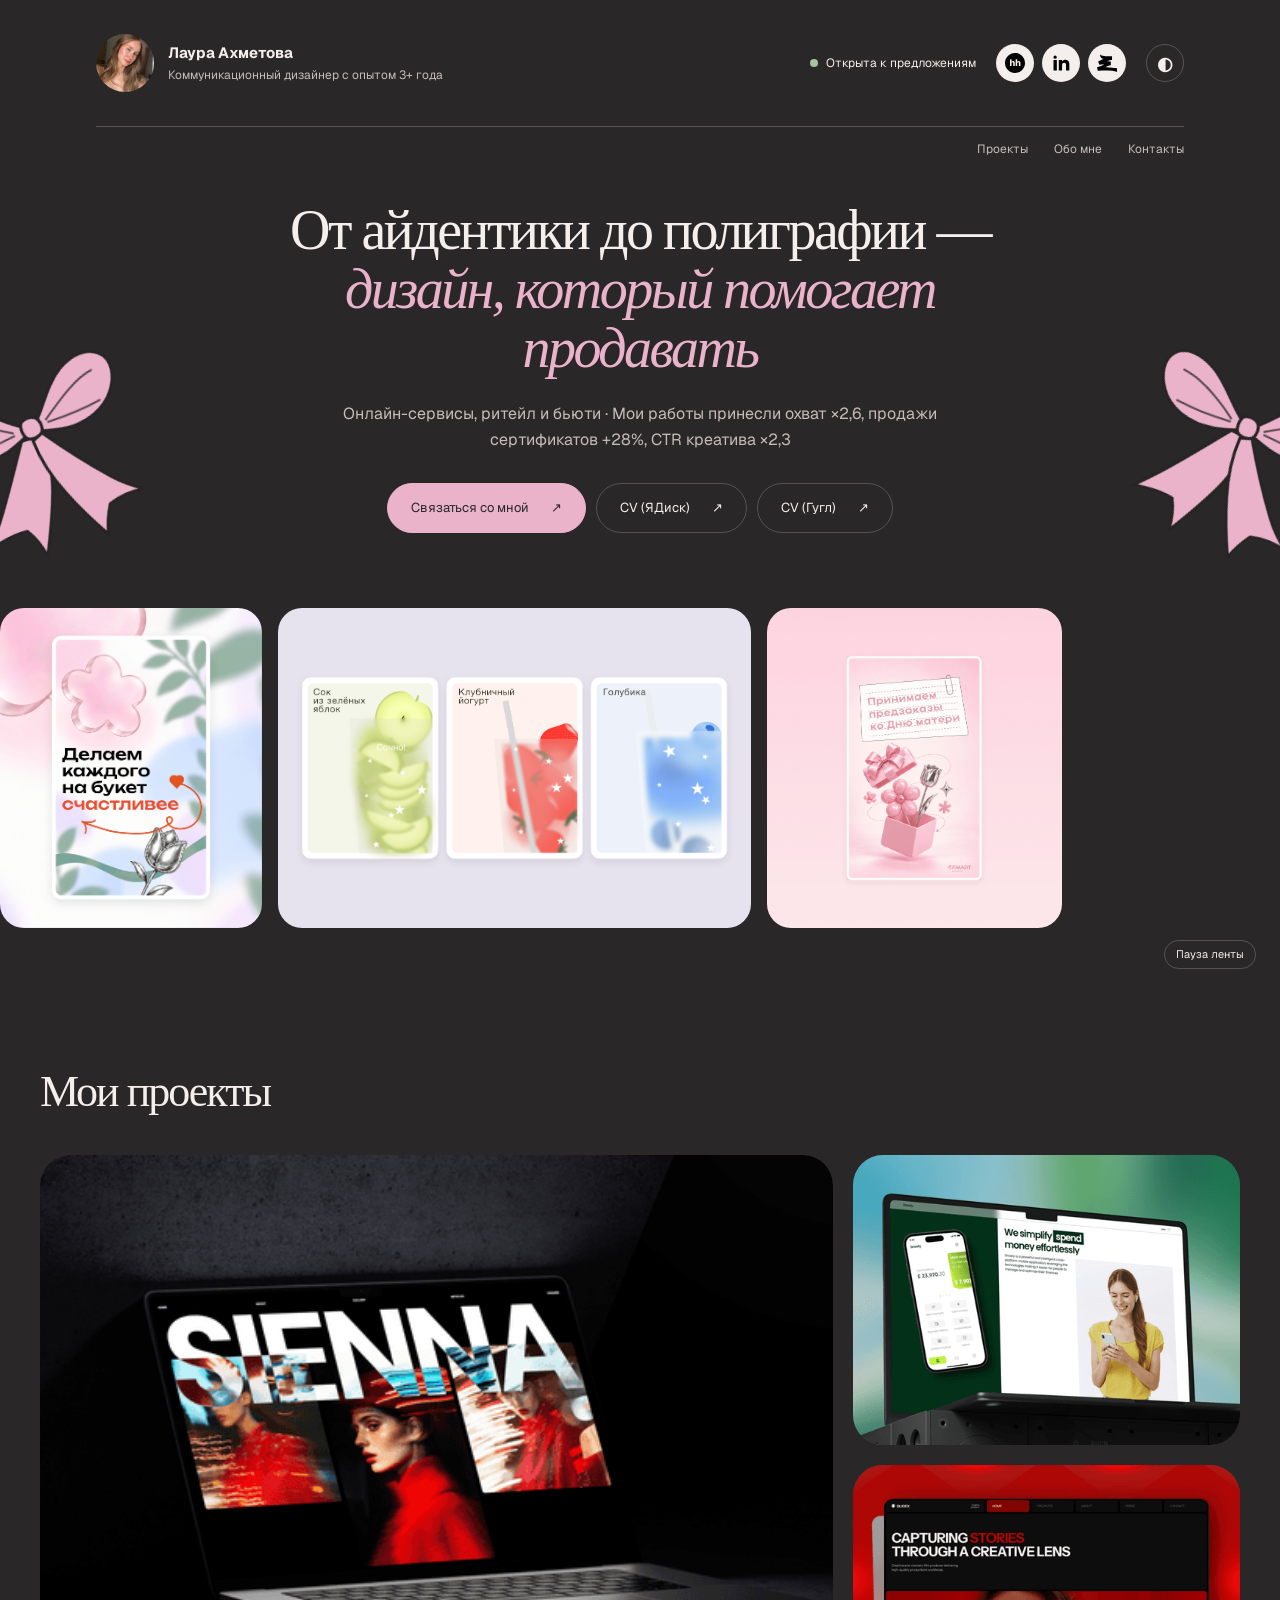
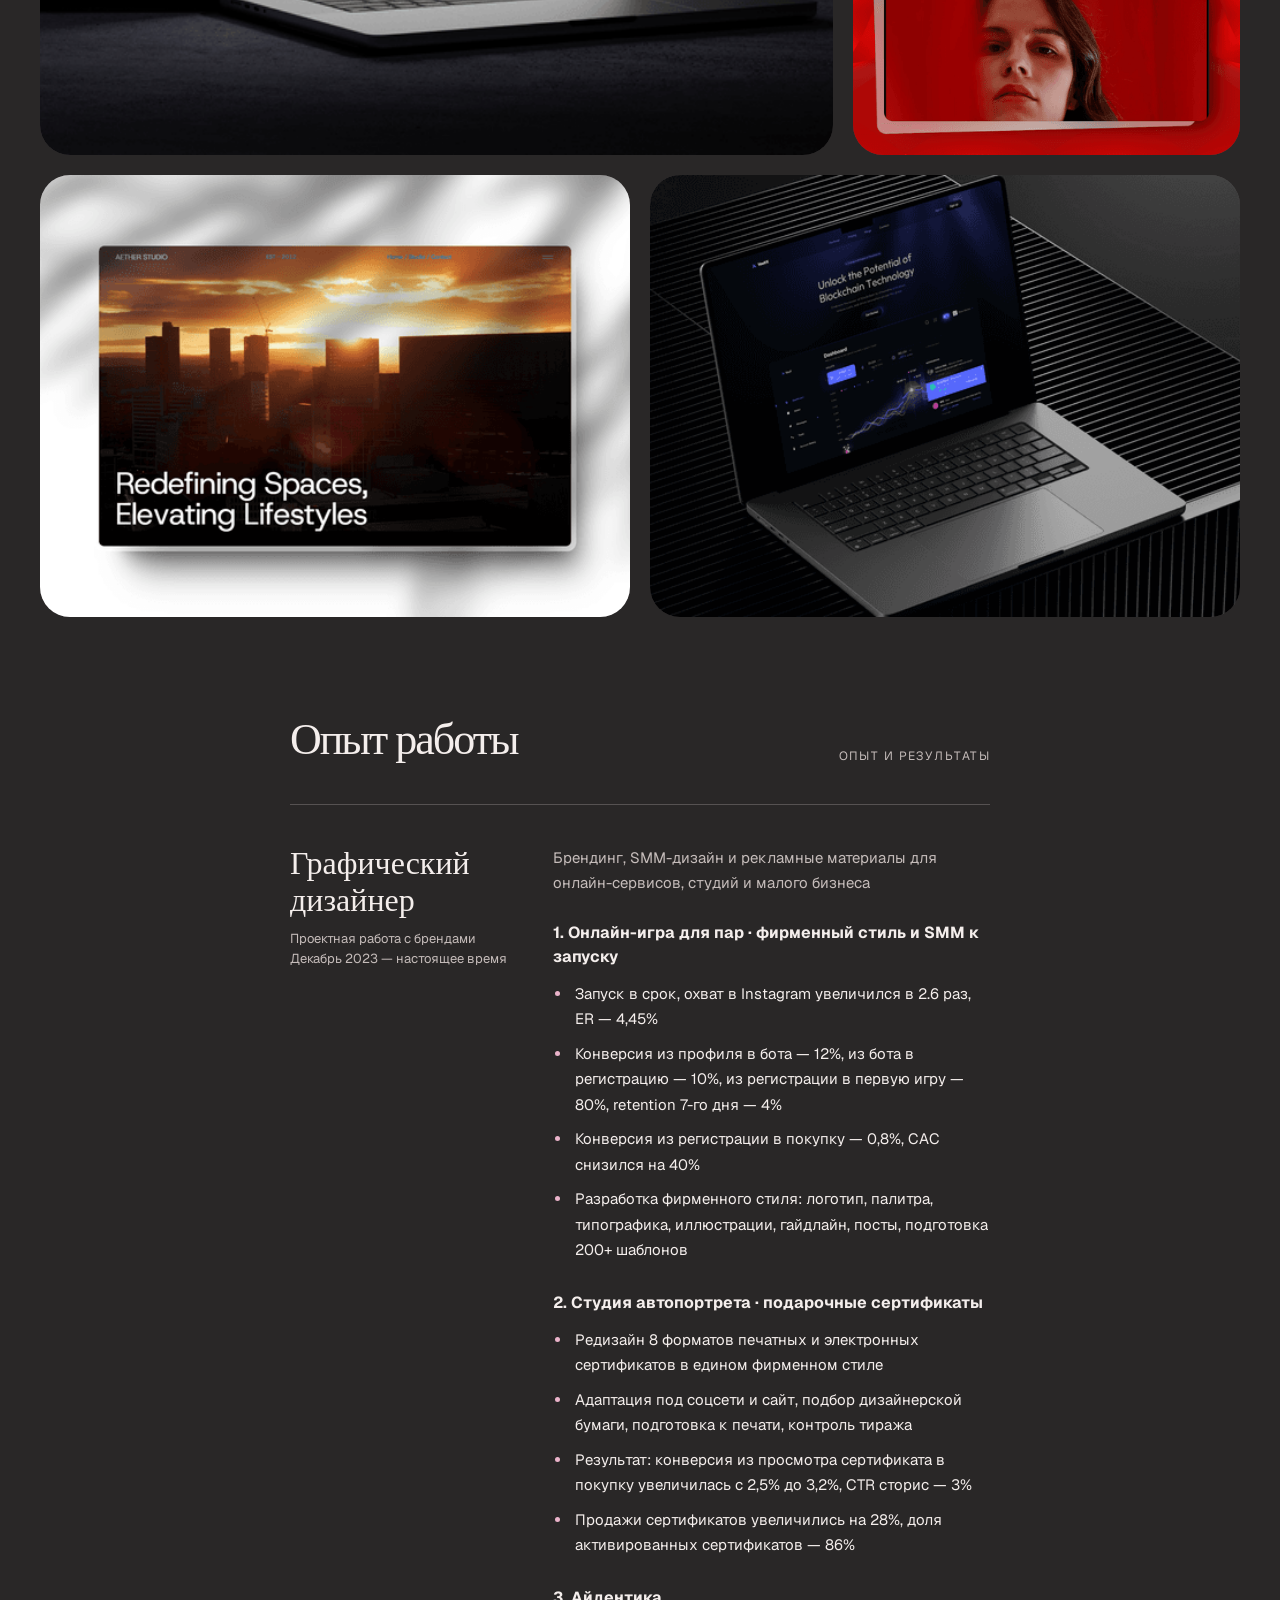
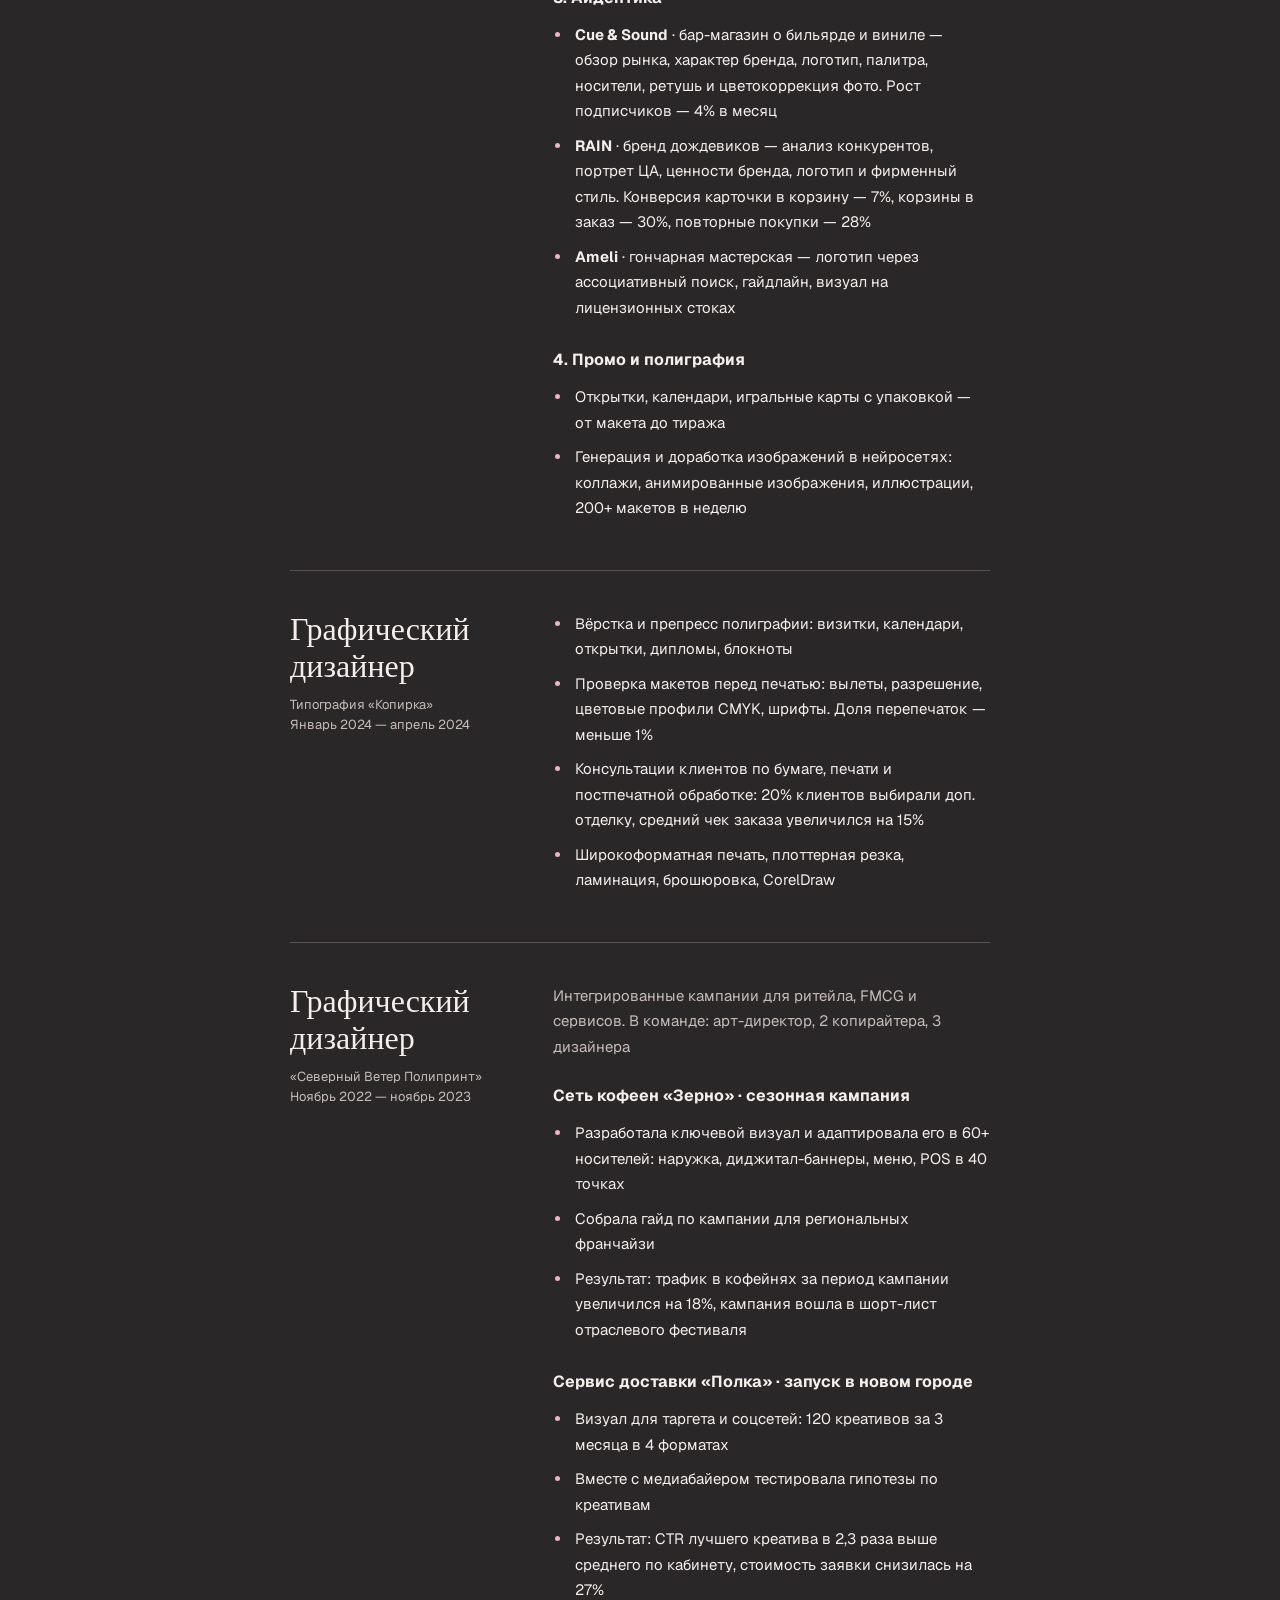
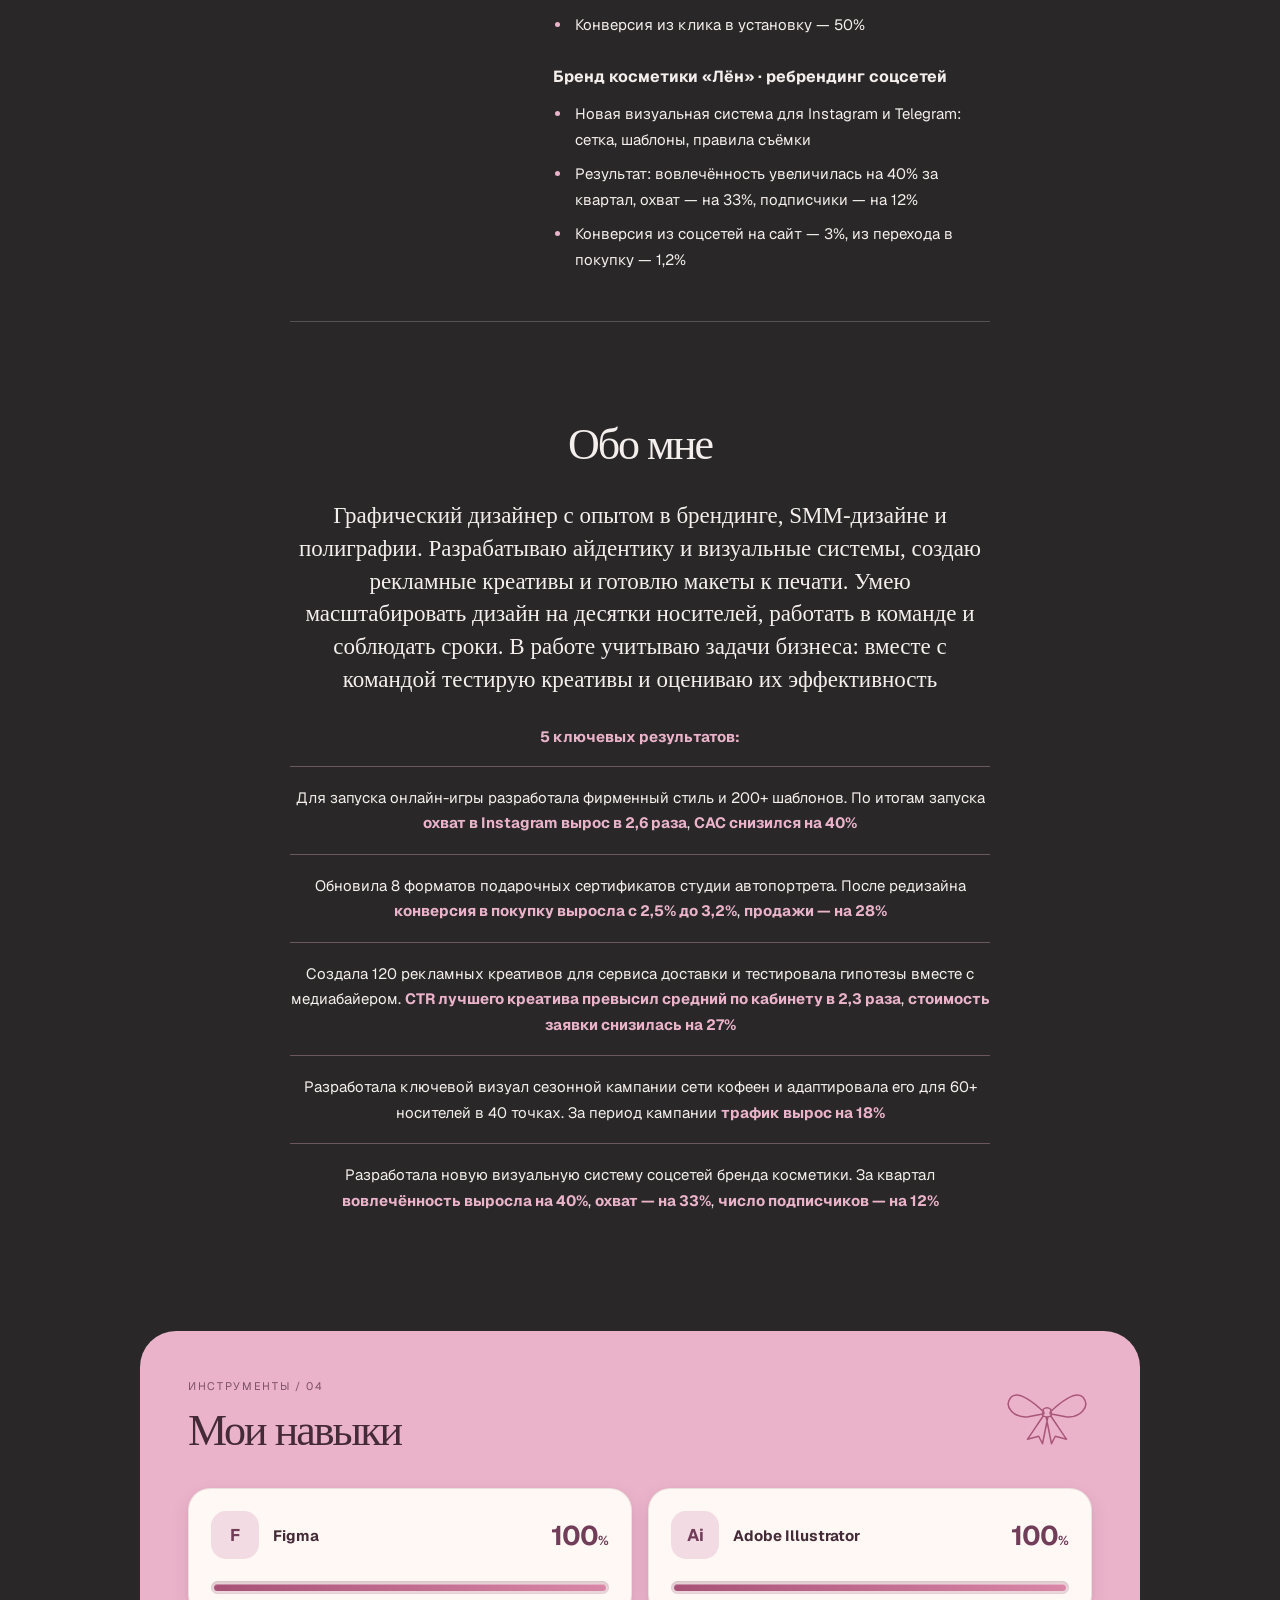
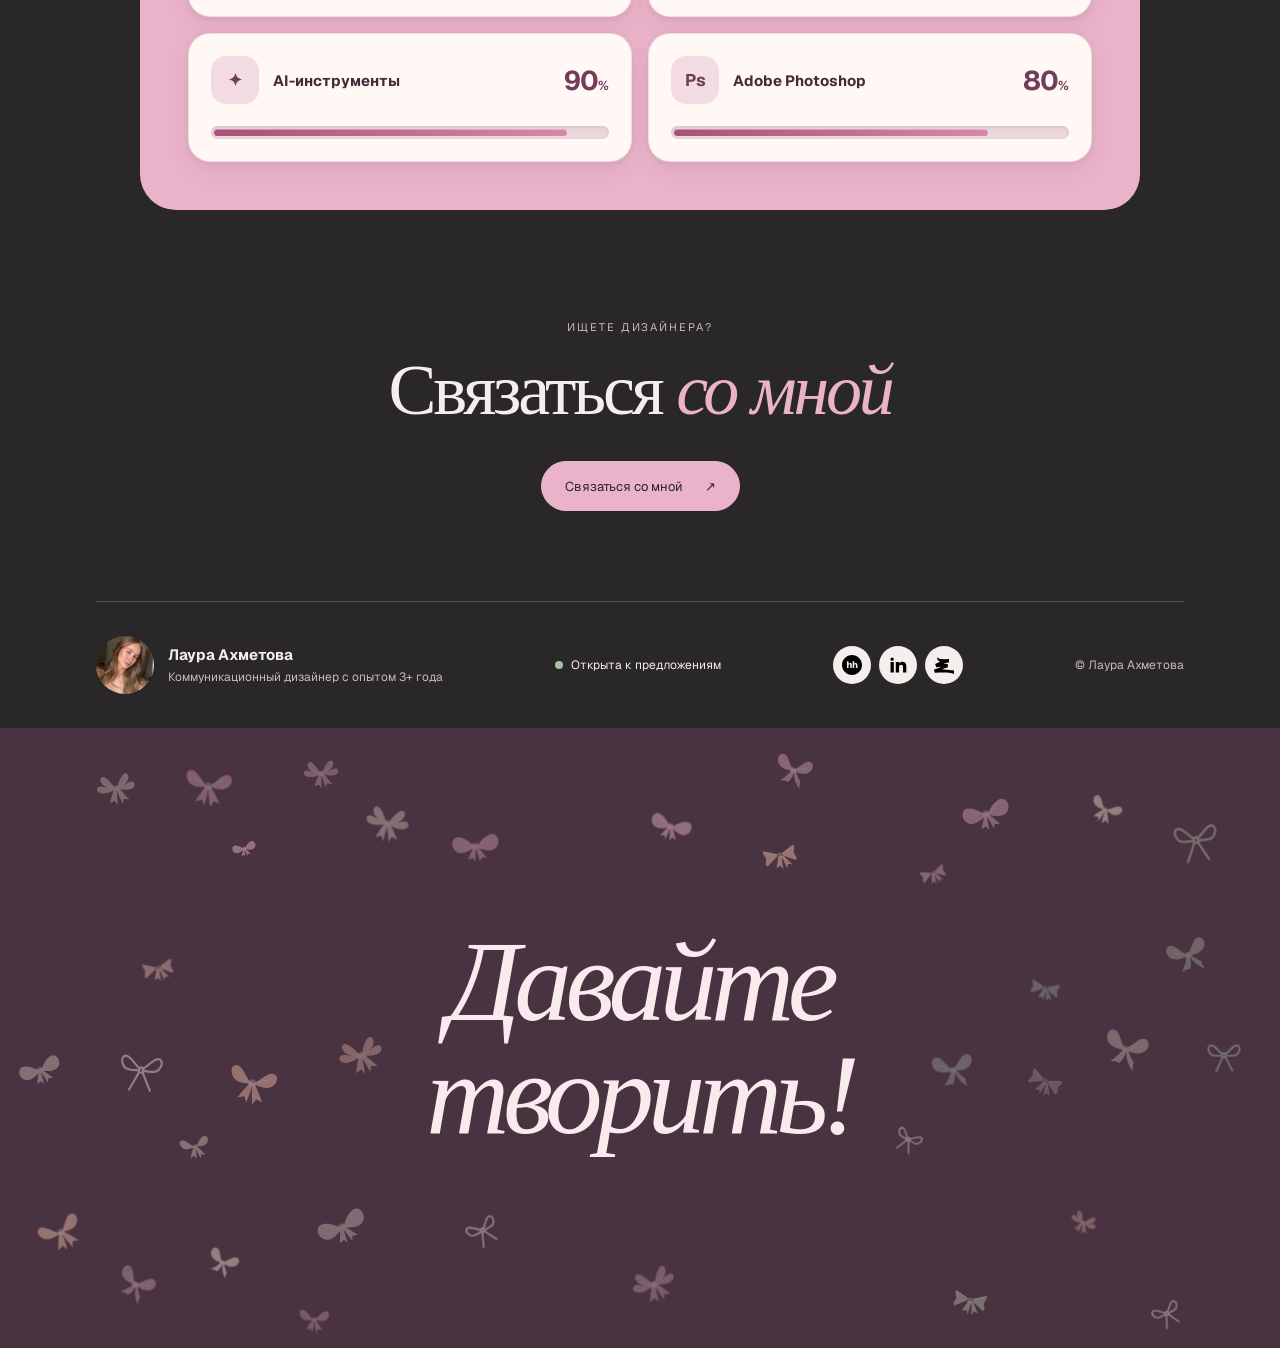
==== commit 7d00947b: "Revert "Refine portfolio typography, project layouts and content hierarchy" This reverts commit e135" ====
--- a/index.html
+++ b/index.html
@@ -1,257 +1 @@
-<!doctype html><html lang="ru"><head><meta charset="utf-8"><meta name="viewport" content="width=device-width,initial-scale=1"><script>(function(){var nav=performance.getEntriesByType&&performance.getEntriesByType('navigation')[0];var reload=nav?nav.type==='reload':!!(performance.navigation&&performance.navigation.type===1);if(!reload)return;var previous;try{previous=history.scrollRestoration;history.scrollRestoration='manual';}catch(e){}if(location.hash){try{history.replaceState(history.state,'',location.href.split('#')[0]);}catch(e){location.hash='';}}function top(){window.scrollTo(0,0);}window.addEventListener('pageshow',function(){top();requestAnimationFrame(function(){top();requestAnimationFrame(top);});},{once:true});window.addEventListener('pagehide',function(){try{if(previous)history.scrollRestoration=previous;}catch(e){}},{once:true});})();</script><title>Портфолио — Лаура Ахметова</title><link rel="stylesheet" href="assets/site.css?v=6"><link rel="stylesheet" href="assets/ticker.css?v=2"><link rel="stylesheet" href="assets/motion.css?v=6"><link rel="stylesheet" href="assets/projects-home.css"><link rel="stylesheet" href="assets/story.css"><link rel="stylesheet" href="assets/skills.css?v=4"><link rel="stylesheet" href="assets/bow-field.css?v=5"><script src="assets/motion.js?v=3" defer></script><script src="assets/site.js" defer></script><link rel="icon" type="image/svg+xml" href="assets/icons/favicon.svg"><link rel="icon" type="image/png" sizes="32x32" href="assets/icons/favicon-32.png"><link rel="icon" type="image/png" sizes="48x48" href="assets/icons/favicon-48.png"><link rel="apple-touch-icon" sizes="180x180" href="assets/icons/apple-touch-icon.png"></head><body data-theme="dark"><header class="site-header wrap"><a href="index.html" aria-label="На главную"><div class="profile"><img src="assets/img/Cu4nTh9SOAEUHch3rN5iS6zJhA-ade0e6e4.jpg" alt="Лаура Ахметова"><div class="profile-copy"><strong>Лаура Ахметова</strong><span>Коммуникационный дизайнер с опытом 3+ года</span></div></div></a><div class="header-right"><span class="status">Открыта к предложениям</span><div class="socials"><a href="https://hh.ru/applicant/profile/me?hhtmFrom=main" aria-label="hh.ru" target="_blank" rel="noopener"><img src="assets/img/social-hh.svg" alt=""></a><a href="https://www.linkedin.com/in/laura-akhmetova-39777343a/" aria-label="LinkedIn" target="_blank" rel="noopener"><img src="assets/img/social-linkedin.svg" alt=""></a><a href="https://setka.ru/users/019d343f-13d5-7e82-8718-7d80f2fd6895" aria-label="Сетка" target="_blank" rel="noopener"><img src="assets/img/social-setka.svg" alt=""></a></div><button class="theme-toggle" id="theme-toggle" aria-label="Сменить цветовую тему" aria-pressed="false">◐</button></div></header><nav class="section-nav wrap" aria-label="Разделы сайта"><a href="#projects">Проекты</a><a href="#about">Обо мне</a><a href="#contact">Контакты</a></nav><main>
-<section class="hero wrap"><div class="hero-bow-right" data-bow="hero" aria-hidden="true"></div><div class="hero-inner"><h1><span class="hero-opening">От айдентики до полиграфии —</span> дизайн, который <em>помогает продавать</em></h1><p class="hero-description">Онлайн-сервисы, ритейл и бьюти · Мои работы принесли охват ×2,6, продажи сертификатов +28%, CTR креатива ×2,3</p><div class="hero-actions"><a class="button primary" href="https://t.me/lrhmtva" target="_blank" rel="noopener">Связаться со мной <span aria-hidden="true">↗</span></a><a class="button " href="https://disk.yandex.ru/i/1TDg39PJeJOGkw" target="_blank" rel="noopener">CV (ЯДиск) <span aria-hidden="true">↗</span></a><a class="button " href="https://drive.google.com/file/d/1YU8XrZVeDKVCNOQAvMSn2rMBLlJOJXlB/view?usp=sharing" target="_blank" rel="noopener">CV (Гугл) <span aria-hidden="true">↗</span></a></div></div></section><div class="strip-shell"><div class="strip" aria-label="Примеры работ"><div class="strip-track"><div class="strip-item"><video muted loop playsinline preload="none" poster="assets/img/2yvbI9MRizXEpOlxTIISnVEefA.png"><source src="assets/video/JdmQDxpiwXfAKiBCwYVODAqz4.mp4" type="video/mp4"></video></div><div class="strip-item"><video muted loop playsinline preload="none" poster="assets/img/aTDxhBb80UmcEKQ9KbTye5wf7EM.png"><source src="assets/video/EqAK1rb9Ll1AioTtsVS1atBpE.mp4" type="video/mp4"></video></div><div class="strip-item"><video muted loop playsinline preload="none" poster="assets/img/ZbNocjFNLCyLV9Rl4swbCcSMgM.png"><source src="assets/video/OIa96Ubsmi0mH4Rdsrld8Axt0w.mp4" type="video/mp4"></video></div><div class="strip-item"><video muted loop playsinline preload="none"><source src="assets/video/se7lKKm7fJBY6SnKFL6CwfqiFIU.mp4" type="video/mp4"></video></div><div class="strip-item"><img src="assets/img/31INRFd8CO7VXvGsdzUMFHO4.webp" alt="" loading="lazy"></div><div class="strip-item"><img src="assets/img/ErzbP0UcBAxlnChUCF1LkB25huE.webp" alt="" loading="lazy"></div><div class="strip-copy" aria-hidden="true"><div class="strip-item"><video muted loop playsinline preload="none" poster="assets/img/2yvbI9MRizXEpOlxTIISnVEefA.png"><source src="assets/video/JdmQDxpiwXfAKiBCwYVODAqz4.mp4" type="video/mp4"></video></div><div class="strip-item"><video muted loop playsinline preload="none" poster="assets/img/aTDxhBb80UmcEKQ9KbTye5wf7EM.png"><source src="assets/video/EqAK1rb9Ll1AioTtsVS1atBpE.mp4" type="video/mp4"></video></div><div class="strip-item"><video muted loop playsinline preload="none" poster="assets/img/ZbNocjFNLCyLV9Rl4swbCcSMgM.png"><source src="assets/video/OIa96Ubsmi0mH4Rdsrld8Axt0w.mp4" type="video/mp4"></video></div><div class="strip-item"><video muted loop playsinline preload="none"><source src="assets/video/se7lKKm7fJBY6SnKFL6CwfqiFIU.mp4" type="video/mp4"></video></div><div class="strip-item"><img src="assets/img/31INRFd8CO7VXvGsdzUMFHO4.webp" alt="" loading="lazy"></div><div class="strip-item"><img src="assets/img/ErzbP0UcBAxlnChUCF1LkB25huE.webp" alt="" loading="lazy"></div></div></div></div><button class="strip-pause" type="button" aria-pressed="false">Пауза ленты</button></div>
-<section class="section wrap" id="projects" aria-labelledby="projects-title">
-  <div class="section-head">
-    <h2 class="section-title" id="projects-title">Мои проекты</h2>
-  </div>
-  <div class="project-list">
-    <a class="project-card project-card--game" href="project-details/igra-dlya-dvoih.html" data-hover-image="assets/img/vZhEWarJivnNCLLARoXgc0Ys5g.png" data-hover-preview="off">
-      <div class="project-media game-preview" aria-hidden="true">
-  <span class="game-preview-copy">Две формы,<br>одно пересечение</span>
-  <span class="game-preview-mark" aria-hidden="true"><i></i><i></i></span>
-</div>
-      <div class="project-caption">
-        <div>
-          <h3 class="project-title">Игра для двоих</h3>
-          <p class="project-subtitle">Айдентика и SMM-дизайн для Telegram-игры</p>
-        </div>
-        <span class="project-arrow" aria-hidden="true">↗</span>
-      </div>
-    </a>
-    <a class="project-card project-card--growly" href="project-details/growly.html" data-hover-image="assets/img/vZhEWarJivnNCLLARoXgc0Ys5g.png">
-      <div class="project-media">
-        <img class="project-image" src="assets/img/lGU6LhhlX7UVolkKorteot0QMI.png" alt="" loading="lazy" width="4800" height="3600" decoding="async" srcset="assets/img/lGU6LhhlX7UVolkKorteot0QMI-512w.png 512w, assets/img/lGU6LhhlX7UVolkKorteot0QMI-1024w.png 1024w, assets/img/lGU6LhhlX7UVolkKorteot0QMI-2048w.png 2048w, assets/img/lGU6LhhlX7UVolkKorteot0QMI.png 4800w" sizes="(max-width: 759px) calc(100vw - 2 * clamp(20px, 4vw, 48px)), (max-width: 1200px) 53vw, 635px">
-      </div>
-      <div class="project-caption">
-        <div>
-          <h3 class="project-title">Growly</h3>
-          <p class="project-subtitle">Дизайн сайта для финтеха</p>
-        </div>
-        <span class="project-arrow" aria-hidden="true">↗</span>
-      </div>
-    </a>
-    <a class="project-card project-card--glidex" href="project-details/glidex.html" data-hover-image="assets/img/PVMr2ShgT1v08X9fNPpsbdRQwmg.png">
-      <div class="project-media">
-        <img class="project-image" src="assets/img/CLZhCPMlL2EPY75pz7qo4vhGGzw.png" alt="" loading="lazy" width="1600" height="1200" decoding="async" srcset="assets/img/CLZhCPMlL2EPY75pz7qo4vhGGzw-512w.png 512w, assets/img/CLZhCPMlL2EPY75pz7qo4vhGGzw-1024w.png 1024w, assets/img/CLZhCPMlL2EPY75pz7qo4vhGGzw.png 1600w" sizes="(max-width: 759px) calc(100vw - 2 * clamp(20px, 4vw, 48px)), (max-width: 1200px) 38vw, 455px">
-      </div>
-      <div class="project-caption">
-        <div>
-          <h3 class="project-title">Glidex</h3>
-          <p class="project-subtitle">Дизайн и разработка сайта видеостудии во Framer</p>
-        </div>
-        <span class="project-arrow" aria-hidden="true">↗</span>
-      </div>
-    </a>
-    <a class="project-card project-card--aether" href="project-details/aether-studio.html" data-hover-image="assets/img/2wIifx4QZtr3Qon18QBxcBrtBqg.png">
-      <div class="project-media">
-        <img class="project-image" src="assets/img/EVgp4FfBKeWyGi51Bui2IUDZsG0.png" alt="" loading="lazy" width="1600" height="1200" decoding="async" srcset="assets/img/EVgp4FfBKeWyGi51Bui2IUDZsG0-512w.png 512w, assets/img/EVgp4FfBKeWyGi51Bui2IUDZsG0-1024w.png 1024w, assets/img/EVgp4FfBKeWyGi51Bui2IUDZsG0.png 1600w" sizes="(max-width: 759px) calc(100vw - 2 * clamp(20px, 4vw, 48px)), (max-width: 1200px) 38vw, 455px">
-      </div>
-      <div class="project-caption">
-        <div>
-          <h3 class="project-title">Aether Studio</h3>
-          <p class="project-subtitle">Дизайн и разработка сайта для архитектурной студии во Framer</p>
-        </div>
-        <span class="project-arrow" aria-hidden="true">↗</span>
-      </div>
-    </a>
-    <a class="project-card project-card--vaultx" href="project-details/vaultx.html" data-hover-image="assets/img/A0VELO2iy2lgenZQRJTzyFov7oY.png">
-      <div class="project-media">
-        <img class="project-image" src="assets/img/6WFXJKIrqOV3OI4Ic0ghq3vf0fw.png" alt="" loading="lazy" width="1600" height="1200" decoding="async" srcset="assets/img/6WFXJKIrqOV3OI4Ic0ghq3vf0fw-512w.png 512w, assets/img/6WFXJKIrqOV3OI4Ic0ghq3vf0fw-1024w.png 1024w, assets/img/6WFXJKIrqOV3OI4Ic0ghq3vf0fw.png 1600w" sizes="(max-width: 759px) calc(100vw - 2 * clamp(20px, 4vw, 48px)), (max-width: 1200px) 53vw, 635px">
-      </div>
-      <div class="project-caption">
-        <div>
-          <h3 class="project-title">VaultX</h3>
-          <p class="project-subtitle">Дизайн в Figma и разработка сайта для Web3 во Framer</p>
-        </div>
-        <span class="project-arrow" aria-hidden="true">↗</span>
-      </div>
-    </a>
-  </div>
-</section>
-
-<section class="section wrap" id="experience" aria-labelledby="experience-title">
-  <div class="section-head">
-    <h2 class="section-title" id="experience-title">Опыт работы</h2>
-  </div>
-  <div class="experience-list">
-    <article class="experience">
-      <header class="experience-heading">
-        <h3 class="experience-role">Графический дизайнер</h3>
-        <p class="experience-company">Проектная работа с брендами</p>
-        <p class="experience-dates"><time datetime="2023-12">Декабрь 2023</time> — настоящее время</p>
-      </header>
-      <div class="experience-copy">
-        <p class="experience-lead">Брендинг, SMM-дизайн и рекламные материалы для онлайн-сервисов, студий и малого бизнеса</p>
-        <div class="experience-group">
-          <h4>Онлайн-игра для пар <span>· фирменный стиль и SMM к запуску</span></h4>
-          <ul>
-            <li>Запуск в срок, охват в Instagram <strong class="story-metric">увеличился в 2.6 раз</strong>, ER — 4,45%</li>
-            <li>Конверсия из профиля в бота — 12%, из бота в регистрацию — 10%, из регистрации в первую игру — 80%, retention 7-го дня — 4%</li>
-            <li>Конверсия из регистрации в покупку — 0,8%, CAC снизился на 40%</li>
-            <li>Разработка фирменного стиля: логотип, палитра, типографика, иллюстрации, гайдлайн, посты, подготовка 200+ шаблонов</li>
-          </ul>
-        </div>
-        <div class="experience-group">
-          <h4>Студия автопортрета <span>· подарочные сертификаты</span></h4>
-          <ul>
-            <li>Редизайн 8 форматов печатных и электронных сертификатов в едином фирменном стиле</li>
-            <li>Адаптация под соцсети и сайт, подбор дизайнерской бумаги, подготовка к печати, контроль тиража</li>
-            <li>Результат: конверсия из просмотра сертификата в покупку увеличилась с 2,5% до 3,2%, CTR сторис — 3%</li>
-            <li><strong class="story-metric">Продажи сертификатов увеличились на 28%</strong>, доля активированных сертификатов — 86%</li>
-          </ul>
-        </div>
-        <div class="experience-group">
-          <h4>Айдентика</h4>
-          <ul>
-            <li><strong>Cue &amp; Sound</strong> · бар-магазин о бильярде и виниле — обзор рынка, характер бренда, логотип, палитра, носители, ретушь и цветокоррекция фото. Рост подписчиков — 4% в месяц</li>
-            <li><strong>RAIN</strong> · бренд дождевиков — анализ конкурентов, портрет ЦА, ценности бренда, логотип и фирменный стиль. Конверсия карточки в корзину — 7%, корзины в заказ — 30%, повторные покупки — 28%</li>
-            <li><strong>Ameli</strong> · гончарная мастерская — логотип через ассоциативный поиск, гайдлайн, визуал на лицензионных стоках</li>
-          </ul>
-        </div>
-        <div class="experience-group">
-          <h4>Промо и полиграфия</h4>
-          <ul>
-            <li>Открытки, календари, игральные карты с упаковкой — от макета до тиража</li>
-            <li>Генерация и доработка изображений в нейросетях: коллажи, анимированные изображения, иллюстрации, 200+ макетов в неделю</li>
-          </ul>
-        </div>
-      </div>
-    </article>
-    <article class="experience">
-      <header class="experience-heading">
-        <h3 class="experience-role">Графический дизайнер</h3>
-        <p class="experience-company">Типография «Копирка»</p>
-        <p class="experience-dates"><time datetime="2024-01">Январь 2024</time> — <time datetime="2024-04">апрель 2024</time></p>
-      </header>
-      <div class="experience-copy">
-        <ul>
-          <li>Вёрстка и препресс полиграфии: визитки, календари, открытки, дипломы, блокноты</li>
-          <li>Проверка макетов перед печатью: вылеты, разрешение, цветовые профили CMYK, шрифты. Доля перепечаток — меньше 1%</li>
-          <li>Консультации клиентов по бумаге, печати и постпечатной обработке: 20% клиентов выбирали доп. отделку, <strong class="story-metric">средний чек заказа увеличился на 15%</strong></li>
-          <li>Широкоформатная печать, плоттерная резка, ламинация, брошюровка, CorelDraw</li>
-        </ul>
-      </div>
-    </article>
-    <article class="experience">
-      <header class="experience-heading">
-        <h3 class="experience-role">Графический дизайнер</h3>
-        <p class="experience-company">«Северный Ветер Полипринт»</p>
-        <p class="experience-dates"><time datetime="2022-11">Ноябрь 2022</time> — <time datetime="2023-11">ноябрь 2023</time></p>
-      </header>
-      <div class="experience-copy">
-        <p class="experience-lead">Интегрированные кампании для ритейла, FMCG и сервисов. В команде: арт-директор, 2 копирайтера, 3 дизайнера</p>
-        <div class="experience-group">
-          <h4>Сеть кофеен «Зерно» <span>· сезонная кампания</span></h4>
-          <ul>
-            <li>Разработала ключевой визуал и адаптировала его в 60+ носителей: наружка, диджитал-баннеры, меню, POS в 40 точках</li>
-            <li>Собрала гайд по кампании для региональных франчайзи</li>
-            <li>Результат: трафик в кофейнях за период кампании <strong class="story-metric">увеличился на 18%</strong>, кампания вошла в шорт-лист отраслевого фестиваля</li>
-          </ul>
-        </div>
-        <div class="experience-group">
-          <h4>Сервис доставки «Полка» <span>· запуск в новом городе</span></h4>
-          <ul>
-            <li>Визуал для таргета и соцсетей: 120 креативов за 3 месяца в 4 форматах</li>
-            <li>Вместе с медиабайером тестировала гипотезы по креативам</li>
-            <li>Результат: CTR лучшего креатива <strong class="story-metric">в 2,3 раза выше среднего</strong> по кабинету, стоимость заявки снизилась на 27%</li>
-            <li>Конверсия из клика в установку — 50%</li>
-          </ul>
-        </div>
-        <div class="experience-group">
-          <h4>Бренд косметики «Лён» <span>· ребрендинг соцсетей</span></h4>
-          <ul>
-            <li>Новая визуальная система для Instagram и Telegram: сетка, шаблоны, правила съёмки</li>
-            <li>Результат: <strong class="story-metric">вовлечённость увеличилась на 40%</strong> за квартал, охват — на 33%, подписчики — на 12%</li>
-            <li>Конверсия из соцсетей на сайт — 3%, из перехода в покупку — 1,2%</li>
-          </ul>
-        </div>
-      </div>
-    </article>
-  </div>
-</section>
-<section class="section wrap" id="about" aria-labelledby="about-title">
-  <div class="about-grid">
-    <div class="about-heading">
-      <h2 class="section-title" id="about-title">Обо мне</h2>
-      <img class="about-portrait" src="assets/img/Cu4nTh9SOAEUHch3rN5iS6zJhA-1024w.jpg" alt="Лаура Ахметова" width="768" height="1024" loading="lazy" decoding="async">
-    </div>
-    <div class="about-content">
-      <div class="about-intro">
-        <p class="about-lead">Графический дизайнер с опытом в брендинге, SMM-дизайне и полиграфии. Разрабатываю айдентику и визуальные системы, создаю рекламные креативы и готовлю макеты к печати.</p>
-        <p>Умею масштабировать дизайн на десятки носителей, работать в команде и соблюдать сроки. В работе учитываю задачи бизнеса: вместе с командой тестирую креативы и оцениваю их эффективность.</p>
-      </div>
-      <div class="about-results">
-        <h3>5 ключевых результатов</h3>
-        <ul>
-          <li>Для запуска онлайн-игры разработала фирменный стиль и 200+ шаблонов. По итогам запуска <strong class="story-metric">охват в Instagram вырос в 2,6 раза</strong>, CAC снизился на 40%</li>
-          <li>Обновила 8 форматов подарочных сертификатов студии автопортрета. После редизайна конверсия в покупку выросла с 2,5% до 3,2%, <strong class="story-metric">продажи — на 28%</strong></li>
-          <li>Создала 120 рекламных креативов для сервиса доставки и тестировала гипотезы вместе с медиабайером. <strong class="story-metric">CTR лучшего креатива превысил средний по кабинету в 2,3 раза</strong>, стоимость заявки снизилась на 27%</li>
-          <li>Разработала ключевой визуал сезонной кампании сети кофеен и адаптировала его для 60+ носителей в 40 точках. За период кампании <strong class="story-metric">трафик вырос на 18%</strong></li>
-          <li>Разработала новую визуальную систему соцсетей бренда косметики. За квартал <strong class="story-metric">вовлечённость выросла на 40%</strong>, охват — на 33%, число подписчиков — на 12%</li>
-        </ul>
-      </div>
-    </div>
-  </div>
-</section>
-
-<section class="section wrap" id="skills" aria-labelledby="skills-title">
-  <div class="skills-layout">
-    <h2 class="section-title" id="skills-title">Мои навыки</h2>
-    <ul class="skills-list" role="list">
-      <li class="skills-entry">
-        <span class="skills-name">Figma</span>
-        <span class="skills-use">Шаблоны для соцсетей и макеты интерфейсов</span>
-      </li>
-      <li class="skills-entry">
-        <span class="skills-name">Adobe Illustrator</span>
-        <span class="skills-use">Логотипы и векторные иллюстрации</span>
-      </li>
-      <li class="skills-entry">
-        <span class="skills-name">AI-инструменты</span>
-        <span class="skills-use">Генерация и доработка изображений</span>
-      </li>
-      <li class="skills-entry">
-        <span class="skills-name">Adobe Photoshop</span>
-        <span class="skills-use">Ретушь и цветокоррекция</span>
-      </li>
-    </ul>
-  </div>
-</section>
-<section class="section contact wrap" id="contact" aria-labelledby="contact-title">
-  <div class="contact-layout">
-    <div>
-      <div class="eyebrow">Ищете дизайнера?</div>
-      <h2 class="section-title" id="contact-title">Связаться со мной</h2>
-    </div>
-    <a class="button primary" href="https://t.me/lrhmtva" target="_blank" rel="noopener">Написать в Telegram <span aria-hidden="true">↗</span></a>
-  </div>
-</section>
-</main>
-<footer class="footer wrap">
-  <div class="profile">
-    <img src="assets/img/Cu4nTh9SOAEUHch3rN5iS6zJhA-ade0e6e4.jpg" width="58" height="58" loading="lazy" alt="">
-    <div class="profile-copy">
-      <strong>Лаура Ахметова</strong>
-      <span>Коммуникационный дизайнер с опытом 3+ года</span>
-    </div>
-  </div>
-  <div class="footer-links">
-    <span class="status">Открыта к предложениям</span>
-    <div class="socials">
-      <a href="https://hh.ru/applicant/profile/me?hhtmFrom=main" aria-label="hh.ru" target="_blank" rel="noopener"><img src="assets/img/social-hh.svg" alt=""></a>
-      <a href="https://www.linkedin.com/in/laura-akhmetova-39777343a/" aria-label="LinkedIn" target="_blank" rel="noopener"><img src="assets/img/social-linkedin.svg" alt=""></a>
-      <a href="https://setka.ru/users/019d343f-13d5-7e82-8718-7d80f2fd6895" aria-label="Сетка" target="_blank" rel="noopener"><img src="assets/img/social-setka.svg" alt=""></a>
-    </div>
-  </div>
-  <small>© Лаура Ахметова</small>
-</footer>
-<section class="bow-field wrap" aria-labelledby="bow-field-title">
-  <svg class="field-bow" viewBox="0 0 120 90" fill="none" stroke="currentColor" stroke-width="3" stroke-linecap="round" stroke-linejoin="round" aria-hidden="true" focusable="false">
-    <path d="M56 44C43 31 21 14 12 24 1 37 17 52 35 50L56 46M64 44C77 31 99 14 108 24 119 37 103 52 85 50L64 46M55 49C48 59 41 70 34 80L49 76 54 86 61 51M65 49C72 59 79 70 86 80L71 76 66 86 59 51M55 40Q60 36 65 40L66 48Q60 53 54 48Z"/>
-  </svg>
-  <h2 class="bow-field-title" id="bow-field-title">Давайте творить!</h2>
-  <svg class="field-bow" viewBox="0 0 120 90" fill="none" stroke="currentColor" stroke-width="3" stroke-linecap="round" stroke-linejoin="round" aria-hidden="true" focusable="false">
-    <path d="M56 44C43 31 21 14 12 24 1 37 17 52 35 50L56 46M64 44C77 31 99 14 108 24 119 37 103 52 85 50L64 46M55 49C48 59 41 70 34 80L49 76 54 86 61 51M65 49C72 59 79 70 86 80L71 76 66 86 59 51M55 40Q60 36 65 40L66 48Q60 53 54 48Z"/>
-  </svg>
-</section>
-</body></html>
+<!doctype html><html lang="ru"><head><meta charset="utf-8"><meta name="viewport" content="width=device-width,initial-scale=1"><script>(function(){var nav=performance.getEntriesByType&&performance.getEntriesByType('navigation')[0];var reload=nav?nav.type==='reload':!!(performance.navigation&&performance.navigation.type===1);if(!reload)return;var previous;try{previous=history.scrollRestoration;history.scrollRestoration='manual';}catch(e){}if(location.hash){try{history.replaceState(history.state,'',location.href.split('#')[0]);}catch(e){location.hash='';}}function top(){window.scrollTo(0,0);}window.addEventListener('pageshow',function(){top();requestAnimationFrame(function(){top();requestAnimationFrame(top);});},{once:true});window.addEventListener('pagehide',function(){try{if(previous)history.scrollRestoration=previous;}catch(e){}},{once:true});})();</script><title>Портфолио — Лаура Ахметова</title><link rel="stylesheet" href="assets/site.css?v=5"><link rel="stylesheet" href="assets/ticker.css"><link rel="stylesheet" href="assets/motion.css?v=5"><link rel="stylesheet" href="assets/ambient-bows.css?v=3"><link rel="stylesheet" href="assets/skills.css?v=3"><link rel="stylesheet" href="assets/bow-field.css?v=4"><script src="assets/motion.js?v=2" defer></script><script src="assets/ambient-bows.js?v=3" defer></script><script src="assets/site.js" defer></script><script src="assets/skills.js" defer></script><script src="assets/bow-field.js?v=4" defer></script><link rel="icon" type="image/svg+xml" href="assets/icons/favicon.svg"><link rel="icon" type="image/png" sizes="32x32" href="assets/icons/favicon-32.png"><link rel="icon" type="image/png" sizes="48x48" href="assets/icons/favicon-48.png"><link rel="apple-touch-icon" sizes="180x180" href="assets/icons/apple-touch-icon.png"></head><body data-theme="dark"><header class="site-header wrap"><a href="index.html" aria-label="На главную"><div class="profile"><img src="assets/img/Cu4nTh9SOAEUHch3rN5iS6zJhA-ade0e6e4.jpg" alt="Лаура Ахметова"><div class="profile-copy"><strong>Лаура Ахметова</strong><span>Коммуникационный дизайнер с опытом 3+ года</span></div></div></a><div class="header-right"><span class="status">Открыта к предложениям</span><div class="socials"><a href="https://hh.ru/applicant/profile/me?hhtmFrom=main" aria-label="hh.ru" target="_blank" rel="noopener"><img src="assets/img/social-hh.svg" alt=""></a><a href="https://www.linkedin.com/in/laura-akhmetova-39777343a/" aria-label="LinkedIn" target="_blank" rel="noopener"><img src="assets/img/social-linkedin.svg" alt=""></a><a href="https://setka.ru/users/019d343f-13d5-7e82-8718-7d80f2fd6895" aria-label="Сетка" target="_blank" rel="noopener"><img src="assets/img/social-setka.svg" alt=""></a></div><button class="theme-toggle" id="theme-toggle" aria-label="Сменить цветовую тему" aria-pressed="false">◐</button></div></header><nav class="section-nav wrap" aria-label="Разделы сайта"><a href="#projects">Проекты</a><a href="#about">Обо мне</a><a href="#contact">Контакты</a></nav><main><section class="hero"><div class="hero-bow-left" data-bow="hero" aria-hidden="true"></div><div class="hero-bow-right" data-bow="hero" aria-hidden="true"></div><div class="hero-inner"><h1>От айдентики до полиграфии — <em>дизайн, который помогает продавать</em></h1><p class="hero-description">Онлайн-сервисы, ритейл и бьюти · Мои работы принесли охват ×2,6, продажи сертификатов +28%, CTR креатива ×2,3</p><div class="hero-actions"><a class="button bow-button primary" href="https://t.me/lrhmtva" target="_blank" rel="noopener">Связаться со мной <span aria-hidden="true">↗</span></a><a class="button bow-button " href="https://disk.yandex.ru/i/1TDg39PJeJOGkw" target="_blank" rel="noopener">CV (ЯДиск) <span aria-hidden="true">↗</span></a><a class="button bow-button " href="https://drive.google.com/file/d/1YU8XrZVeDKVCNOQAvMSn2rMBLlJOJXlB/view?usp=sharing" target="_blank" rel="noopener">CV (Гугл) <span aria-hidden="true">↗</span></a></div></div></section><div class="strip-shell"><div class="strip" aria-label="Примеры работ"><div class="strip-track"><div class="strip-item"><video muted loop playsinline preload="none" poster="assets/img/2yvbI9MRizXEpOlxTIISnVEefA.png"><source src="assets/video/JdmQDxpiwXfAKiBCwYVODAqz4.mp4" type="video/mp4"></video></div><div class="strip-item"><video muted loop playsinline preload="none" poster="assets/img/aTDxhBb80UmcEKQ9KbTye5wf7EM.png"><source src="assets/video/EqAK1rb9Ll1AioTtsVS1atBpE.mp4" type="video/mp4"></video></div><div class="strip-item"><video muted loop playsinline preload="none" poster="assets/img/ZbNocjFNLCyLV9Rl4swbCcSMgM.png"><source src="assets/video/OIa96Ubsmi0mH4Rdsrld8Axt0w.mp4" type="video/mp4"></video></div><div class="strip-item"><video muted loop playsinline preload="none"><source src="assets/video/se7lKKm7fJBY6SnKFL6CwfqiFIU.mp4" type="video/mp4"></video></div><div class="strip-item"><img src="assets/img/31INRFd8CO7VXvGsdzUMFHO4.webp" alt="" loading="lazy"></div><div class="strip-item"><img src="assets/img/ErzbP0UcBAxlnChUCF1LkB25huE.webp" alt="" loading="lazy"></div><div class="strip-copy" aria-hidden="true"><div class="strip-item"><video muted loop playsinline preload="none" poster="assets/img/2yvbI9MRizXEpOlxTIISnVEefA.png"><source src="assets/video/JdmQDxpiwXfAKiBCwYVODAqz4.mp4" type="video/mp4"></video></div><div class="strip-item"><video muted loop playsinline preload="none" poster="assets/img/aTDxhBb80UmcEKQ9KbTye5wf7EM.png"><source src="assets/video/EqAK1rb9Ll1AioTtsVS1atBpE.mp4" type="video/mp4"></video></div><div class="strip-item"><video muted loop playsinline preload="none" poster="assets/img/ZbNocjFNLCyLV9Rl4swbCcSMgM.png"><source src="assets/video/OIa96Ubsmi0mH4Rdsrld8Axt0w.mp4" type="video/mp4"></video></div><div class="strip-item"><video muted loop playsinline preload="none"><source src="assets/video/se7lKKm7fJBY6SnKFL6CwfqiFIU.mp4" type="video/mp4"></video></div><div class="strip-item"><img src="assets/img/31INRFd8CO7VXvGsdzUMFHO4.webp" alt="" loading="lazy"></div><div class="strip-item"><img src="assets/img/ErzbP0UcBAxlnChUCF1LkB25huE.webp" alt="" loading="lazy"></div></div></div></div><button class="strip-pause" type="button" aria-pressed="false">Пауза ленты</button></div><section class="section wrap" id="projects"><div class="section-head"><h2 class="section-title">Мои проекты</h2></div><div class="project-list"><a class="project-card" href="project-details/igra-dlya-dvoih.html" data-hover-image="assets/img/vZhEWarJivnNCLLARoXgc0Ys5g.png"><img class="project-image" src="assets/img/6sb1JjYXS6TV4Lk4wuybSLhLYvA.png" alt="Игра для двоих" loading="lazy" width="1600" height="1200" decoding="async" srcset="assets/img/6sb1JjYXS6TV4Lk4wuybSLhLYvA-512w.png 512w, assets/img/6sb1JjYXS6TV4Lk4wuybSLhLYvA-1024w.png 1024w, assets/img/6sb1JjYXS6TV4Lk4wuybSLhLYvA.png 1600w" sizes="(max-width: 700px) calc(100vw - 36px), (max-width: 1000px) calc(100vw - 80px), (max-width: 1280px) calc((100vw - 100px) * 0.6667), 793px"><div class="project-caption"><img class="project-logo" src="assets/img/qPDvMqjz7jsJRjTb3AzYMAxqtQA.svg" alt=""><div><div class="project-title">Игра для двоих</div><div class="project-subtitle">Айдентика и SMM для Telegram-игры</div></div><span class="project-arrow" aria-hidden="true">↗</span></div></a><a class="project-card" href="project-details/growly.html" data-hover-image="assets/img/vZhEWarJivnNCLLARoXgc0Ys5g.png"><img class="project-image" src="assets/img/lGU6LhhlX7UVolkKorteot0QMI.png" alt="Growly" loading="lazy" width="4800" height="3600" decoding="async" srcset="assets/img/lGU6LhhlX7UVolkKorteot0QMI-512w.png 512w, assets/img/lGU6LhhlX7UVolkKorteot0QMI-1024w.png 1024w, assets/img/lGU6LhhlX7UVolkKorteot0QMI.png 4800w" sizes="(max-width: 700px) calc(100vw - 36px), (max-width: 1000px) calc((100vw - 100px) / 2), (max-width: 1280px) calc((100vw - 100px) / 3), 387px"><div class="project-caption"><img class="project-logo" src="assets/img/LLGE1p1zXKMIhiXJxukmJOqn94.svg" alt=""><div><div class="project-title">Growly</div><div class="project-subtitle">Empower Your Vision with a Modern, Streamlined Design.</div></div><span class="project-arrow" aria-hidden="true">↗</span></div></a><a class="project-card" href="project-details/glidex.html" data-hover-image="assets/img/PVMr2ShgT1v08X9fNPpsbdRQwmg.png"><img class="project-image" src="assets/img/CLZhCPMlL2EPY75pz7qo4vhGGzw.png" alt="Glidex" loading="lazy" width="1600" height="1200" decoding="async" srcset="assets/img/CLZhCPMlL2EPY75pz7qo4vhGGzw-512w.png 512w, assets/img/CLZhCPMlL2EPY75pz7qo4vhGGzw-1024w.png 1024w, assets/img/CLZhCPMlL2EPY75pz7qo4vhGGzw.png 1600w" sizes="(max-width: 700px) calc(100vw - 36px), (max-width: 1000px) calc((100vw - 100px) / 2), (max-width: 1280px) calc((100vw - 100px) / 3), 387px"><div class="project-caption"><img class="project-logo" src="assets/img/3UBhuourpwlCeqx03V6QWYkok.svg" alt=""><div><div class="project-title">Glidex</div><div class="project-subtitle">Elevating Videography with Stunning Digital Experiences</div></div><span class="project-arrow" aria-hidden="true">↗</span></div></a><a class="project-card" href="project-details/aether-studio.html" data-hover-image="assets/img/2wIifx4QZtr3Qon18QBxcBrtBqg.png"><img class="project-image" src="assets/img/EVgp4FfBKeWyGi51Bui2IUDZsG0.png" alt="Aether Studio" loading="lazy" width="1600" height="1200" decoding="async" srcset="assets/img/EVgp4FfBKeWyGi51Bui2IUDZsG0-512w.png 512w, assets/img/EVgp4FfBKeWyGi51Bui2IUDZsG0-1024w.png 1024w, assets/img/EVgp4FfBKeWyGi51Bui2IUDZsG0.png 1600w" sizes="(max-width: 700px) calc(100vw - 36px), (max-width: 1280px) calc((100vw - 100px) / 2), 590px"><div class="project-caption"><img class="project-logo" src="assets/img/gYoAsCKXdkDg7dbQ7ETRorhhA0.svg" alt=""><div><div class="project-title">Aether Studio</div><div class="project-subtitle">Where Architecture Meets Digital Excellence</div></div><span class="project-arrow" aria-hidden="true">↗</span></div></a><a class="project-card" href="project-details/vaultx.html" data-hover-image="assets/img/A0VELO2iy2lgenZQRJTzyFov7oY.png"><img class="project-image" src="assets/img/6WFXJKIrqOV3OI4Ic0ghq3vf0fw.png" alt="VaultX" loading="lazy" width="1600" height="1200" decoding="async" srcset="assets/img/6WFXJKIrqOV3OI4Ic0ghq3vf0fw-512w.png 512w, assets/img/6WFXJKIrqOV3OI4Ic0ghq3vf0fw-1024w.png 1024w, assets/img/6WFXJKIrqOV3OI4Ic0ghq3vf0fw.png 1600w" sizes="(max-width: 700px) calc(100vw - 36px), (max-width: 1280px) calc((100vw - 100px) / 2), 590px"><div class="project-caption"><img class="project-logo" src="assets/img/zRnuXrGDox7dVChfMCVhCEI6bZA.svg" alt=""><div><div class="project-title">VaultX</div><div class="project-subtitle">The Future of Blockchain &amp; Web3 Experiences</div></div><span class="project-arrow" aria-hidden="true">↗</span></div></a></div></section><section class="section wrap" id="experience"><div class="section-head"><h2 class="section-title">Опыт работы</h2><span class="section-note">Опыт и результаты</span></div><div class="experience-list"><article class="experience"><div><h3>Графический дизайнер</h3><div class="experience-meta">Проектная работа с брендами<br>Декабрь 2023 — настоящее время</div></div><div class="experience-copy"><p class="experience-lead">Брендинг, SMM-дизайн и рекламные материалы для онлайн-сервисов, студий и малого бизнеса</p><div class="experience-group"><h4>1. Онлайн-игра для пар · фирменный стиль и SMM к запуску</h4><ul><li>Запуск в срок, охват в Instagram увеличился в 2.6 раз, ER — 4,45%</li><li>Конверсия из профиля в бота — 12%, из бота в регистрацию — 10%, из регистрации в первую игру — 80%, retention 7-го дня — 4%</li><li>Конверсия из регистрации в покупку — 0,8%, CAC снизился на 40%</li><li>Разработка фирменного стиля: логотип, палитра, типографика, иллюстрации, гайдлайн, посты, подготовка 200+ шаблонов</li></ul></div><div class="experience-group"><h4>2. Студия автопортрета · подарочные сертификаты</h4><ul><li>Редизайн 8 форматов печатных и электронных сертификатов в едином фирменном стиле</li><li>Адаптация под соцсети и сайт, подбор дизайнерской бумаги, подготовка к печати, контроль тиража</li><li>Результат: конверсия из просмотра сертификата в покупку увеличилась с 2,5% до 3,2%, CTR сторис — 3%</li><li>Продажи сертификатов увеличились на 28%, доля активированных сертификатов — 86%</li></ul></div><div class="experience-group"><h4>3. Айдентика</h4><ul><li><strong>Cue &amp; Sound</strong> · бар-магазин о бильярде и виниле — обзор рынка, характер бренда, логотип, палитра, носители, ретушь и цветокоррекция фото. Рост подписчиков — 4% в месяц</li><li><strong>RAIN</strong> · бренд дождевиков — анализ конкурентов, портрет ЦА, ценности бренда, логотип и фирменный стиль. Конверсия карточки в корзину — 7%, корзины в заказ — 30%, повторные покупки — 28%</li><li><strong>Ameli</strong> · гончарная мастерская — логотип через ассоциативный поиск, гайдлайн, визуал на лицензионных стоках</li></ul></div><div class="experience-group"><h4>4. Промо и полиграфия</h4><ul><li>Открытки, календари, игральные карты с упаковкой — от макета до тиража</li><li>Генерация и доработка изображений в нейросетях: коллажи, анимированные изображения, иллюстрации, 200+ макетов в неделю</li></ul></div></div></article><article class="experience"><div><h3>Графический дизайнер</h3><div class="experience-meta">Типография «Копирка»<br>Январь 2024 — апрель 2024</div></div><div class="experience-copy"><ul><li>Вёрстка и препресс полиграфии: визитки, календари, открытки, дипломы, блокноты</li><li>Проверка макетов перед печатью: вылеты, разрешение, цветовые профили CMYK, шрифты. Доля перепечаток — меньше 1%</li><li>Консультации клиентов по бумаге, печати и постпечатной обработке: 20% клиентов выбирали доп. отделку, средний чек заказа увеличился на 15%</li><li>Широкоформатная печать, плоттерная резка, ламинация, брошюровка, CorelDraw</li></ul></div></article><article class="experience"><div><h3>Графический дизайнер</h3><div class="experience-meta">«Северный Ветер Полипринт»<br>Ноябрь 2022 — ноябрь 2023</div></div><div class="experience-copy"><p class="experience-lead">Интегрированные кампании для ритейла, FMCG и сервисов. В команде: арт-директор, 2 копирайтера, 3 дизайнера</p><div class="experience-group"><h4>Сеть кофеен «Зерно» · сезонная кампания</h4><ul><li>Разработала ключевой визуал и адаптировала его в 60+ носителей: наружка, диджитал-баннеры, меню, POS в 40 точках</li><li>Собрала гайд по кампании для региональных франчайзи</li><li>Результат: трафик в кофейнях за период кампании увеличился на 18%, кампания вошла в шорт-лист отраслевого фестиваля</li></ul></div><div class="experience-group"><h4>Сервис доставки «Полка» · запуск в новом городе</h4><ul><li>Визуал для таргета и соцсетей: 120 креативов за 3 месяца в 4 форматах</li><li>Вместе с медиабайером тестировала гипотезы по креативам</li><li>Результат: CTR лучшего креатива в 2,3 раза выше среднего по кабинету, стоимость заявки снизилась на 27%</li><li>Конверсия из клика в установку — 50%</li></ul></div><div class="experience-group"><h4>Бренд косметики «Лён» · ребрендинг соцсетей</h4><ul><li>Новая визуальная система для Instagram и Telegram: сетка, шаблоны, правила съёмки</li><li>Результат: вовлечённость увеличилась на 40% за квартал, охват — на 33%, подписчики — на 12%</li><li>Конверсия из соцсетей на сайт — 3%, из перехода в покупку — 1,2%</li></ul></div></div></article></div></section><section class="section wrap" id="about"><div class="about-grid"><h2 class="section-title">Обо мне</h2><div><p class="about-copy">Графический дизайнер с опытом в брендинге, SMM-дизайне и полиграфии. Разрабатываю айдентику и визуальные системы, создаю рекламные креативы и готовлю макеты к печати. Умею масштабировать дизайн на десятки носителей, работать в команде и соблюдать сроки. В работе учитываю задачи бизнеса: вместе с командой тестирую креативы и оцениваю их эффективность</p><div class="experience-copy about-results"><p class="about-results-title">5 ключевых результатов:</p><p>Для запуска онлайн-игры разработала фирменный стиль и 200+ шаблонов. По итогам запуска <strong>охват в Instagram вырос в 2,6 раза</strong>, <strong>CAC снизился на 40%</strong></p><p>Обновила 8 форматов подарочных сертификатов студии автопортрета. После редизайна <strong>конверсия в покупку выросла с 2,5% до 3,2%</strong>, <strong>продажи — на 28%</strong></p><p>Создала 120 рекламных креативов для сервиса доставки и тестировала гипотезы вместе с медиабайером. <strong>CTR лучшего креатива превысил средний по кабинету в 2,3 раза</strong>, <strong>стоимость заявки снизилась на 27%</strong></p><p>Разработала ключевой визуал сезонной кампании сети кофеен и адаптировала его для 60+ носителей в 40 точках. За период кампании <strong>трафик вырос на 18%</strong></p><p>Разработала новую визуальную систему соцсетей бренда косметики. За квартал <strong>вовлечённость выросла на 40%</strong>, <strong>охват — на 33%</strong>, <strong>число подписчиков — на 12%</strong></p></div></div></div></section><section class="section wrap" id="skills" aria-labelledby="skills-title"><div class="skills-heading"><div><span class="skills-eyebrow">Инструменты / 04</span><h2 class="section-title" id="skills-title">Мои навыки</h2></div><svg class="skills-bow" viewBox="0 0 120 90" fill="none" aria-hidden="true"><path d="M56 44C43 31 21 14 12 24 1 37 17 52 35 50L56 46M64 44C77 31 99 14 108 24 119 37 103 52 85 50L64 46M55 49C48 59 41 70 34 80L49 76 54 86 61 51M65 49C72 59 79 70 86 80L71 76 66 86 59 51M55 40Q60 36 65 40L66 48Q60 53 54 48Z" stroke="currentColor" stroke-width="2" stroke-linejoin="round" stroke-linecap="round"/></svg></div><div class="skills-cards"><article class="skill-card"><div class="skill-card-top"><span class="skill-monogram" aria-hidden="true">F</span><div class="skill-info"><h3>Figma</h3></div><span class="skill-value" aria-hidden="true">100<small>%</small></span></div><div class="skill-meter" role="progressbar" aria-label="Figma" aria-valuemin="0" aria-valuemax="100" aria-valuenow="100"><span class="skill-fill" style="--level:100%;--delay:0ms"></span></div></article><article class="skill-card"><div class="skill-card-top"><span class="skill-monogram" aria-hidden="true">Ai</span><div class="skill-info"><h3>Adobe Illustrator</h3></div><span class="skill-value" aria-hidden="true">100<small>%</small></span></div><div class="skill-meter" role="progressbar" aria-label="Adobe Illustrator" aria-valuemin="0" aria-valuemax="100" aria-valuenow="100"><span class="skill-fill" style="--level:100%;--delay:100ms"></span></div></article><article class="skill-card"><div class="skill-card-top"><span class="skill-monogram" aria-hidden="true">✦</span><div class="skill-info"><h3>AI-инструменты</h3></div><span class="skill-value" aria-hidden="true">90<small>%</small></span></div><div class="skill-meter" role="progressbar" aria-label="AI-инструменты" aria-valuemin="0" aria-valuemax="100" aria-valuenow="90"><span class="skill-fill" style="--level:90%;--delay:200ms"></span></div></article><article class="skill-card"><div class="skill-card-top"><span class="skill-monogram" aria-hidden="true">Ps</span><div class="skill-info"><h3>Adobe Photoshop</h3></div><span class="skill-value" aria-hidden="true">80<small>%</small></span></div><div class="skill-meter" role="progressbar" aria-label="Adobe Photoshop" aria-valuemin="0" aria-valuemax="100" aria-valuenow="80"><span class="skill-fill" style="--level:80%;--delay:300ms"></span></div></article></div></section><section class="contact" id="contact"><div class="eyebrow">Ищете дизайнера?</div><h2>Связаться <em style="color:var(--pink)">со мной</em></h2><a class="button primary bow-button" href="https://t.me/lrhmtva" target="_blank" rel="noopener">Связаться со мной <span aria-hidden="true">↗</span></a></section></main><footer class="footer wrap"><div class="profile"><img src="assets/img/Cu4nTh9SOAEUHch3rN5iS6zJhA-ade0e6e4.jpg" alt="Лаура Ахметова"><div class="profile-copy"><strong>Лаура Ахметова</strong><span>Коммуникационный дизайнер с опытом 3+ года</span></div></div><span class="status">Открыта к предложениям</span><div class="socials"><a href="https://hh.ru/applicant/profile/me?hhtmFrom=main" aria-label="hh.ru" target="_blank" rel="noopener"><img src="assets/img/social-hh.svg" alt=""></a><a href="https://www.linkedin.com/in/laura-akhmetova-39777343a/" aria-label="LinkedIn" target="_blank" rel="noopener"><img src="assets/img/social-linkedin.svg" alt=""></a><a href="https://setka.ru/users/019d343f-13d5-7e82-8718-7d80f2fd6895" aria-label="Сетка" target="_blank" rel="noopener"><img src="assets/img/social-setka.svg" alt=""></a></div><small>© Лаура Ахметова</small></footer><section class="bow-field" aria-labelledby="bow-field-title"><svg class="bow-field-defs" xmlns="http://www.w3.org/2000/svg" aria-hidden="true" focusable="false"><defs><symbol id="field-classic" viewBox="0 0 160 160"><path fill="currentColor" d="M73 75C55 62 36 28 18 35 1 42 9 69 25 78c14 8 31 6 47 3-9 15-18 30-25 49l20-8 9 18c4-20 6-40 6-57 2 19 7 39 14 58l8-19 20 6c-11-18-23-35-35-49 17 4 35 6 48-2 16-10 21-36 4-42-19-7-37 26-55 40z"/><path fill="#fff8f4" opacity=".45" d="M71 68q9-5 18 0l3 16q-12 7-24 0z"/><path d="M30 55q16 5 35 17m65-17q-16 5-35 17" fill="none" stroke="#fff8f4" opacity=".45" stroke-width="3" stroke-linecap="round"/></symbol><symbol id="field-plump" viewBox="0 0 160 160"><path fill="currentColor" d="M72 72C54 50 26 37 15 51 3 66 12 89 28 94c14 5 30-2 44-9-6 11-12 22-17 34l15-5 7 13 5-42 10 42 6-13 16 4c-8-14-15-25-23-34 15 7 32 14 46 9 17-6 24-29 12-43-13-14-39 0-57 22z"/><path fill="#fff8f4" opacity=".45" d="M71 68q9-5 18 0l3 16q-12 7-24 0z"/><path d="M30 55q16 5 35 17m65-17q-16 5-35 17" fill="none" stroke="#fff8f4" opacity=".45" stroke-width="3" stroke-linecap="round"/></symbol><symbol id="field-skinny" viewBox="0 0 160 160"><path d="M75 73C56 58 35 28 22 38 9 48 21 76 37 78q16 3 37 0M85 73c19-15 40-45 53-35 13 10 1 38-15 40q-16 3-37 0M74 84C67 103 58 121 48 143M86 84c8 18 18 36 29 56M75 70q5-4 10 0l2 13q-7 5-14 0z" fill="none" stroke="currentColor" stroke-width="7" stroke-linecap="round" stroke-linejoin="round"/></symbol><symbol id="field-angular" viewBox="0 0 160 160"><path fill="currentColor" d="M16 45 70 70 65 82 19 111 13 102 21 78 12 54zM144 45 90 70 95 82l46 29 6-9-8-24 9-24zM72 82l-18 45 19-7 8 19 5-54 12 53 7-18 18 6-29-45z"/><path fill="#fff8f4" opacity=".45" d="M71 68q9-5 18 0l3 16q-12 7-24 0z"/><path d="M30 55q16 5 35 17m65-17q-16 5-35 17" fill="none" stroke="#fff8f4" opacity=".45" stroke-width="3" stroke-linecap="round"/></symbol><symbol id="field-double" viewBox="0 0 160 160"><path fill="currentColor" d="M75 72C63 48 44 18 31 29 19 38 31 60 52 72 33 61 9 54 8 71c-1 18 28 25 61 13L48 131l20-8 9 18 5-52 14 50 7-18 21 6-29-44c30 13 59 6 58-12-1-17-25-10-44 1 21-12 33-34 21-43-13-11-32 19-44 43z"/><path fill="#fff8f4" opacity=".45" d="M71 68q9-5 18 0l3 16q-12 7-24 0z"/><path d="M30 55q16 5 35 17m65-17q-16 5-35 17" fill="none" stroke="#fff8f4" opacity=".45" stroke-width="3" stroke-linecap="round"/></symbol><symbol id="field-flow" viewBox="0 0 160 160"><path fill="currentColor" d="M75 72C58 57 45 23 25 28 5 33 9 65 27 75c14 8 31 8 47 5-7 18-17 32-30 48 13-5 22-5 31-3 8-16 11-29 11-43 4 23 17 40 38 56-5-11-6-20-5-28-12-10-22-20-26-30 15 3 33 0 45-10 16-14 13-40-5-42-19-2-30 27-48 43z"/><path fill="#fff8f4" opacity=".45" d="M71 68q9-5 18 0l3 16q-12 7-24 0z"/><path d="M30 55q16 5 35 17m65-17q-16 5-35 17" fill="none" stroke="#fff8f4" opacity=".45" stroke-width="3" stroke-linecap="round"/></symbol></defs></svg><h2 class="bow-field-title" id="bow-field-title">Давайте<br>творить!</h2><div class="bow-field-grid" aria-hidden="true"><div class="field-bow field-blush" style="--x:40%;--y:5%;--bow-size:51px;--bow-mobile:32px;--tilt:8deg;--alpha:0.35"><svg viewBox="0 0 160 160" focusable="false" aria-hidden="true"><use href="#field-classic"></use></svg></div><div class="field-bow field-ivory" style="--x:31%;--y:97%;--bow-size:54px;--bow-mobile:27px;--tilt:-25deg;--alpha:0.31"><svg viewBox="0 0 160 160" focusable="false" aria-hidden="true"><use href="#field-plump"></use></svg></div><div class="field-bow field-sage" style="--x:4%;--y:67%;--bow-size:51px;--bow-mobile:25px;--tilt:-6deg;--alpha:0.42"><svg viewBox="0 0 160 160" focusable="false" aria-hidden="true"><use href="#field-skinny"></use></svg></div><div class="field-bow field-peach" style="--x:92%;--y:71%;--bow-size:38px;--bow-mobile:29px;--tilt:-13deg;--alpha:0.48"><svg viewBox="0 0 160 160" focusable="false" aria-hidden="true"><use href="#field-angular"></use></svg></div><div class="field-bow field-mauve" style="--x:48%;--y:3%;--bow-size:38px;--bow-mobile:20px;--tilt:-4deg;--alpha:0.40"><svg viewBox="0 0 160 160" focusable="false" aria-hidden="true"><use href="#field-double"></use></svg></div><div class="field-bow field-cream" style="--x:6%;--y:94%;--bow-size:50px;--bow-mobile:18px;--tilt:17deg;--alpha:0.32"><svg viewBox="0 0 160 160" focusable="false" aria-hidden="true"><use href="#field-flow"></use></svg></div><div class="field-bow field-peach" style="--x:5%;--y:63%;--bow-size:48px;--bow-mobile:22px;--tilt:-16deg;--alpha:0.36"><svg viewBox="0 0 160 160" focusable="false" aria-hidden="true"><use href="#field-double"></use></svg></div><div class="field-bow field-sage" style="--x:93%;--y:39%;--bow-size:46px;--bow-mobile:24px;--tilt:-17deg;--alpha:0.33"><svg viewBox="0 0 160 160" focusable="false" aria-hidden="true"><use href="#field-flow"></use></svg></div><div class="field-bow field-cream" style="--x:12%;--y:5%;--bow-size:35px;--bow-mobile:32px;--tilt:28deg;--alpha:0.46"><svg viewBox="0 0 160 160" focusable="false" aria-hidden="true"><use href="#field-classic"></use></svg></div><div class="field-bow field-blush" style="--x:59%;--y:97%;--bow-size:51px;--bow-mobile:29px;--tilt:-5deg;--alpha:0.36"><svg viewBox="0 0 160 160" focusable="false" aria-hidden="true"><use href="#field-plump"></use></svg></div><div class="field-bow field-ivory" style="--x:7%;--y:58%;--bow-size:37px;--bow-mobile:18px;--tilt:-29deg;--alpha:0.45"><svg viewBox="0 0 160 160" focusable="false" aria-hidden="true"><use href="#field-skinny"></use></svg></div><div class="field-bow field-mauve" style="--x:94%;--y:61%;--bow-size:38px;--bow-mobile:22px;--tilt:25deg;--alpha:0.31"><svg viewBox="0 0 160 160" focusable="false" aria-hidden="true"><use href="#field-angular"></use></svg></div><div class="field-bow field-sage" style="--x:23%;--y:9%;--bow-size:33px;--bow-mobile:30px;--tilt:12deg;--alpha:0.31"><svg viewBox="0 0 160 160" focusable="false" aria-hidden="true"><use href="#field-angular"></use></svg></div><div class="field-bow field-peach" style="--x:28%;--y:93%;--bow-size:52px;--bow-mobile:32px;--tilt:14deg;--alpha:0.45"><svg viewBox="0 0 160 160" focusable="false" aria-hidden="true"><use href="#field-classic"></use></svg></div><div class="field-bow field-mauve" style="--x:4%;--y:31%;--bow-size:43px;--bow-mobile:20px;--tilt:29deg;--alpha:0.42"><svg viewBox="0 0 160 160" focusable="false" aria-hidden="true"><use href="#field-flow"></use></svg></div><div class="field-bow field-cream" style="--x:95%;--y:29%;--bow-size:42px;--bow-mobile:20px;--tilt:-9deg;--alpha:0.32"><svg viewBox="0 0 160 160" focusable="false" aria-hidden="true"><use href="#field-double"></use></svg></div><div class="field-bow field-blush" style="--x:52%;--y:10%;--bow-size:52px;--bow-mobile:28px;--tilt:-16deg;--alpha:0.39"><svg viewBox="0 0 160 160" focusable="false" aria-hidden="true"><use href="#field-plump"></use></svg></div><div class="field-bow field-ivory" style="--x:6%;--y:88%;--bow-size:33px;--bow-mobile:24px;--tilt:-27deg;--alpha:0.45"><svg viewBox="0 0 160 160" focusable="false" aria-hidden="true"><use href="#field-skinny"></use></svg></div><div class="field-bow field-blush" style="--x:7%;--y:64%;--bow-size:33px;--bow-mobile:20px;--tilt:4deg;--alpha:0.30"><svg viewBox="0 0 160 160" focusable="false" aria-hidden="true"><use href="#field-classic"></use></svg></div><div class="field-bow field-ivory" style="--x:97%;--y:43%;--bow-size:46px;--bow-mobile:27px;--tilt:-21deg;--alpha:0.33"><svg viewBox="0 0 160 160" focusable="false" aria-hidden="true"><use href="#field-plump"></use></svg></div><div class="field-bow field-sage" style="--x:6%;--y:8%;--bow-size:39px;--bow-mobile:21px;--tilt:0deg;--alpha:0.45"><svg viewBox="0 0 160 160" focusable="false" aria-hidden="true"><use href="#field-skinny"></use></svg></div><div class="field-bow field-peach" style="--x:40%;--y:96%;--bow-size:35px;--bow-mobile:18px;--tilt:-12deg;--alpha:0.41"><svg viewBox="0 0 160 160" focusable="false" aria-hidden="true"><use href="#field-angular"></use></svg></div><div class="field-bow field-mauve" style="--x:8%;--y:63%;--bow-size:47px;--bow-mobile:25px;--tilt:-19deg;--alpha:0.39"><svg viewBox="0 0 160 160" focusable="false" aria-hidden="true"><use href="#field-double"></use></svg></div><div class="field-bow field-cream" style="--x:96%;--y:49%;--bow-size:35px;--bow-mobile:31px;--tilt:26deg;--alpha:0.45"><svg viewBox="0 0 160 160" focusable="false" aria-hidden="true"><use href="#field-flow"></use></svg></div><div class="field-bow field-peach" style="--x:30%;--y:3%;--bow-size:29px;--bow-mobile:31px;--tilt:26deg;--alpha:0.32"><svg viewBox="0 0 160 160" focusable="false" aria-hidden="true"><use href="#field-double"></use></svg></div><div class="field-bow field-sage" style="--x:14%;--y:94%;--bow-size:47px;--bow-mobile:26px;--tilt:-7deg;--alpha:0.32"><svg viewBox="0 0 160 160" focusable="false" aria-hidden="true"><use href="#field-flow"></use></svg></div><div class="field-bow field-cream" style="--x:7%;--y:54%;--bow-size:32px;--bow-mobile:30px;--tilt:-12deg;--alpha:0.37"><svg viewBox="0 0 160 160" focusable="false" aria-hidden="true"><use href="#field-classic"></use></svg></div><div class="field-bow field-blush" style="--x:96%;--y:33%;--bow-size:45px;--bow-mobile:25px;--tilt:17deg;--alpha:0.45"><svg viewBox="0 0 160 160" focusable="false" aria-hidden="true"><use href="#field-plump"></use></svg></div><div class="field-bow field-ivory" style="--x:33%;--y:6%;--bow-size:50px;--bow-mobile:20px;--tilt:6deg;--alpha:0.41"><svg viewBox="0 0 160 160" focusable="false" aria-hidden="true"><use href="#field-skinny"></use></svg></div><div class="field-bow field-mauve" style="--x:16%;--y:93%;--bow-size:29px;--bow-mobile:23px;--tilt:-20deg;--alpha:0.45"><svg viewBox="0 0 160 160" focusable="false" aria-hidden="true"><use href="#field-angular"></use></svg></div><div class="field-bow field-sage" style="--x:6%;--y:62%;--bow-size:38px;--bow-mobile:27px;--tilt:11deg;--alpha:0.42"><svg viewBox="0 0 160 160" focusable="false" aria-hidden="true"><use href="#field-angular"></use></svg></div><div class="field-bow field-peach" style="--x:93%;--y:41%;--bow-size:47px;--bow-mobile:22px;--tilt:-25deg;--alpha:0.46"><svg viewBox="0 0 160 160" focusable="false" aria-hidden="true"><use href="#field-classic"></use></svg></div><div class="field-bow field-mauve" style="--x:61%;--y:10%;--bow-size:42px;--bow-mobile:29px;--tilt:17deg;--alpha:0.46"><svg viewBox="0 0 160 160" focusable="false" aria-hidden="true"><use href="#field-flow"></use></svg></div><div class="field-bow field-cream" style="--x:53%;--y:92%;--bow-size:47px;--bow-mobile:21px;--tilt:10deg;--alpha:0.36"><svg viewBox="0 0 160 160" focusable="false" aria-hidden="true"><use href="#field-double"></use></svg></div><div class="field-bow field-blush" style="--x:6%;--y:27%;--bow-size:26px;--bow-mobile:18px;--tilt:-14deg;--alpha:0.47"><svg viewBox="0 0 160 160" focusable="false" aria-hidden="true"><use href="#field-plump"></use></svg></div><div class="field-bow field-ivory" style="--x:93%;--y:70%;--bow-size:31px;--bow-mobile:32px;--tilt:28deg;--alpha:0.47"><svg viewBox="0 0 160 160" focusable="false" aria-hidden="true"><use href="#field-skinny"></use></svg></div></div></section></body></html>
--- a/assets/site.css
+++ b/assets/site.css
@@ -1,262 +1,36 @@
 @import url('fonts.css');
+:root{--bg:#292727;--ink:#f4eeec;--muted:#c5bcba;--pink:#eab3ca;--line:rgba(244,238,236,.22);--paper:#f4eeec;--dark:#292727}
+*{box-sizing:border-box}
+html{scroll-behavior:smooth}
+body{margin:0;background:var(--bg);color:var(--ink);font-family:Geist,Arial,sans-serif;transition:background .5s,color .5s}
+body[data-theme="pink"]{--bg:#eab3ca;--ink:#292727;--muted:#59464e;--line:rgba(41,39,39,.25);--pink:#6a304b}
+a{color:inherit;text-decoration:none}button{font:inherit;cursor:pointer}img,video{display:block;max-width:100%}h1,h2,h3,p{margin-top:0}
+a:focus-visible,button:focus-visible{outline:3px solid #eab3ca;outline-offset:5px}
+.wrap{width:min(900px,calc(100% - 80px));margin-inline:auto}
+.site-header{width:min(1200px,85%);max-width:none;display:flex;align-items:center;justify-content:space-between;gap:24px;padding:34px 0}
+.profile{display:flex;align-items:center;gap:14px}.profile img{width:58px;height:58px;object-fit:cover;border-radius:50%}.profile-copy strong,.profile-copy span{display:block}.profile-copy strong{font-size:15px}.profile-copy span{font-size:12px;color:var(--muted);margin-top:5px}
+.header-right{display:flex;align-items:center;gap:20px}.status{font-size:12px;white-space:nowrap}.status:before{content:'';display:inline-block;width:8px;height:8px;background:#a5c3a4;border-radius:50%;margin-right:8px}body[data-theme="pink"] .status:before{background:#39764b}
+.socials{display:flex;gap:8px}.socials a,.theme-toggle{height:38px;min-width:38px;border:1px solid var(--line);border-radius:50%;display:grid;place-items:center;font-size:12px;font-weight:700}.socials a{background:#f4eeec}.socials img{width:20px;height:20px;object-fit:contain}.theme-toggle{background:transparent;color:inherit;font-size:18px}
+.section-nav{width:min(1200px,85%);max-width:none;display:flex;justify-content:flex-end;gap:26px;border-top:1px solid var(--line);padding-top:14px;font-size:12px;color:var(--muted)}.section-nav a:hover,.motion-link:hover{color:var(--ink)}
+.hero{position:relative;overflow:hidden;text-align:center;padding:44px 20px 75px}.hero-inner{position:relative;z-index:1;max-width:755px;margin:auto}.eyebrow{font-size:11px;letter-spacing:.18em;text-transform:uppercase;color:var(--muted)}
+.hero h1,.section-title,.contact h2,.detail-title{font-family:Georgia,'Times New Roman',serif;font-weight:400;letter-spacing:-.045em}.hero h1{font-size:clamp(48px,5vw,56px);line-height:1.05;margin:0 auto 24px}.hero h1 em{color:var(--pink);font-weight:400}.hero-description{font-size:16px;line-height:1.6;color:var(--muted);max-width:670px;margin:0 auto}.hero-actions{display:flex;justify-content:center;flex-wrap:wrap;gap:10px;margin-top:30px}.motion-link{display:inline-block;margin-top:22px;font-size:12px;color:var(--muted);text-decoration:underline;text-underline-offset:4px}
+.button{border:1px solid var(--line);border-radius:100px;padding:15px 23px;font-size:13px;display:inline-flex;align-items:center;justify-content:center;gap:22px;min-height:50px;transition:background .3s,color .3s}.button.primary{background:var(--pink);border-color:var(--pink);color:#292727}.button:hover{background:var(--paper);color:var(--dark)}body[data-theme="pink"] .button.primary{background:#fff9f7;border-color:#fff9f7;color:#292727}
+.hero-bow-left,.hero-bow-right{position:absolute;width:clamp(150px,20vw,280px);height:clamp(150px,20vw,280px);top:35%;pointer-events:none}.hero-bow-left{left:-7%;transform:rotate(-23deg)}.hero-bow-right{right:-7%;transform:rotate(22deg)}
+.strip-shell.is-paused .strip-track,.strip-shell.is-out-of-view .strip-track{animation-play-state:paused}
+.section{padding:100px 0 0}.section-head{display:flex;align-items:end;justify-content:space-between;gap:30px;margin-bottom:40px}.section-title{font-size:44px;line-height:1.05;margin:0}.section-note{font-size:12px;letter-spacing:.12em;text-transform:uppercase;color:var(--muted)}
+#projects{width:min(1200px,calc(100% - 80px))}.project-list{display:grid;grid-template-columns:repeat(12,minmax(0,1fr));gap:20px}.project-card{display:block;position:relative;width:100%;min-width:0;min-height:0;aspect-ratio:4/3;overflow:hidden;border-radius:30px;background:#4c4647}.project-card:nth-child(1){grid-column:span 8;grid-row:span 2;aspect-ratio:auto}.project-card:nth-child(2),.project-card:nth-child(3){grid-column:span 4}.project-card:nth-child(4),.project-card:nth-child(5){grid-column:span 6}.project-image{position:absolute;inset:0;width:100%;height:100%;object-fit:cover}.project-caption{position:absolute;z-index:3;left:22px;right:22px;bottom:22px;display:flex;align-items:center;gap:16px;padding:13px 18px;border-radius:100px;background:#f4eeec;color:#292727;transition:transform .4s ease,opacity .4s ease}.project-logo{flex:none;width:42px;height:42px;object-fit:cover;border-radius:50%;background:#fff}.project-title{font-size:19px;font-weight:600}.project-subtitle{font-size:13px;color:#655e60;margin-top:4px}.project-arrow{margin-left:auto;font-size:24px;flex:none}.project-caption>div{min-width:0}.project-card:nth-child(2) .project-subtitle,.project-card:nth-child(3) .project-subtitle{white-space:nowrap;overflow:hidden;text-overflow:ellipsis}
+@media(hover:hover) and (pointer:fine){.project-caption{transform:translateY(calc(100% + 30px));opacity:0}.project-card:hover .project-caption,.project-card:focus-visible .project-caption{transform:translateY(0);opacity:1}}
 
-:root {
-  --bg: #292727;
-  --surface: #343031;
-  --ink: #f4eeec;
-  --muted: #c9bfbd;
-  --pink: #eab3ca;
-  --line: #554c50;
-  --paper: #f4eeec;
-  --dark: #292727;
-  --serif: Georgia, 'Times New Roman', serif;
-  --content-width: 1120px;
-  --gutter: clamp(20px, 5vw, 64px);
-  --column-gap: clamp(24px, 4vw, 64px);
-  --section-space: clamp(56px, 7vw, 102px);
-  --radius-media: 8px;
-}
-
-* { box-sizing: border-box; }
-html { scroll-behavior: smooth; }
-body {
-  margin: 0;
-  background: var(--bg);
-  color: var(--ink);
-  font-family: Geist, Arial, sans-serif;
-  transition: background-color .35s, color .35s;
-}
-body[data-theme="pink"] {
-  --bg: #eac5d3;
-  --surface: #f4dbe5;
-  --ink: #30252a;
-  --muted: #654c57;
-  --pink: #733b56;
-  --line: #b58d9d;
-}
-a { color: inherit; text-decoration: none; }
-button { font: inherit; cursor: pointer; }
-img, video { display: block; max-width: 100%; }
-h1, h2, h3, p { margin-top: 0; }
-a:focus-visible, button:focus-visible {
-  outline: 2px solid var(--pink);
-  outline-offset: 5px;
-}
-.wrap, .strip-shell {
-  width: min(var(--content-width), calc(100% - 2 * var(--gutter)));
-  margin-inline: auto;
-}
-section[id] { scroll-margin-top: 24px; }
-
-.site-header {
-  display: flex;
-  align-items: center;
-  justify-content: space-between;
-  gap: 24px;
-  padding-block: 26px 20px;
-}
-.profile { display: flex; align-items: center; gap: 12px; }
-.profile img {
-  flex: none;
-  width: 48px;
-  height: 48px;
-  object-fit: cover;
-  border-radius: 50%;
-}
-.profile-copy strong, .profile-copy span { display: block; }
-.profile-copy strong { font-size: 16px; }
-.profile-copy span { color: var(--muted); font-size: 14px; margin-top: 4px; }
-.header-right { display: flex; align-items: center; gap: 16px; }
-.status {
-  display: inline-flex;
-  align-items: center;
-  gap: 8px;
-  color: var(--muted);
-  font-size: 13px;
-  line-height: 1.4;
-}
-.status::before {
-  content: '';
-  flex: none;
-  width: 7px;
-  height: 7px;
-  background: #a5c3a4;
-  border-radius: 50%;
-}
-body[data-theme="pink"] .status::before { background: #39764b; }
-.socials { display: flex; gap: 6px; }
-.socials a, .theme-toggle {
-  display: grid;
-  place-items: center;
-  width: 36px;
-  height: 36px;
-  flex: none;
-  border: 1px solid var(--line);
-  border-radius: 6px;
-  background: transparent;
-  color: inherit;
-  transition: border-color .2s, background-color .2s;
-}
-.socials img { width: 18px; height: 18px; object-fit: contain; }
-body:not([data-theme="pink"]) .socials img { filter: invert(1); }
-.theme-toggle { font-size: 19px; }
-.socials a:is(:hover, :focus-visible), .theme-toggle:is(:hover, :focus-visible) {
-  border-color: var(--pink);
-  background-color: var(--surface);
-}
-.section-nav {
-  display: flex;
-  flex-wrap: wrap;
-  gap: 12px 28px;
-  border-top: 1px solid var(--line);
-  padding-top: 13px;
-  font-size: 14px;
-  color: var(--muted);
-}
-.section-nav a:hover {
-  color: var(--ink);
-  text-decoration: underline;
-  text-underline-offset: 4px;
-}
-
-.hero {
-  position: relative;
-  padding-block: clamp(52px, 6vw, 88px) clamp(42px, 5vw, 70px);
-}
-.hero-inner { max-width: 1050px; }
-.hero h1, .section-title, .detail-title {
-  font-family: var(--serif);
-  font-weight: 400;
-  letter-spacing: -.04em;
-}
-.hero h1 {
-  margin: 0 0 24px;
-  font-size: clamp(43px, 5.6vw, 76px);
-  line-height: 1.04;
-}
-.hero h1 em { color: var(--pink); font-weight: inherit; }
-@media (min-width: 761px) {
-  .hero-opening, .hero h1 em { display: block; }
-}
-.hero-description {
-  max-width: 65ch;
-  margin: 0;
-  color: var(--muted);
-  font-size: clamp(16px, 1.45vw, 18px);
-  line-height: 1.55;
-}
-.hero-actions {
-  display: flex;
-  align-items: center;
-  flex-wrap: wrap;
-  gap: 10px;
-  margin-top: 24px;
-}
-.eyebrow { color: var(--muted); font-size: 14px; line-height: 1.4; }
-
-.button {
-  display: inline-flex;
-  align-items: center;
-  justify-content: center;
-  gap: 12px;
-  min-height: 44px;
-  padding: 10px 16px;
-  border: 1px solid var(--line);
-  border-radius: 6px;
-  font-size: 14px;
-  font-weight: 500;
-  transition: background-color .2s, color .2s, border-color .2s;
-}
-.button:hover { background-color: var(--surface); border-color: var(--muted); }
-.button.primary { background-color: var(--pink); border-color: var(--pink); color: var(--dark); }
-.button.primary:hover { background-color: #f4cade; border-color: #f4cade; }
-body[data-theme="pink"] .button.primary { color: #fff6fa; }
-body[data-theme="pink"] .button.primary:hover { background: #5f3046; border-color: #5f3046; }
-
-.hero-bow-right {
-  position: absolute;
-  right: 5px;
-  bottom: 32px;
-  width: clamp(100px, 14vw, 152px);
-  aspect-ratio: 1;
-  opacity: .65;
-  pointer-events: none;
-  transform: rotate(-14deg);
-}
-.strip-shell.is-paused .strip-track, .strip-shell.is-out-of-view .strip-track { animation-play-state: paused; }
-
-.section { padding-top: var(--section-space); }
-.section-head { margin-bottom: clamp(22px, 3.3vw, 44px); }
-.section-title { font-size: clamp(36px, 4.4vw, 56px); line-height: 1.08; margin: 0; }
-
-@media (max-width: 1000px) {
-  .hero-bow-right { width: 94px; bottom: 16px; }
-}
-
-@media (max-width: 760px) {
-  .site-header { flex-wrap: wrap; gap: 14px; padding-block: 20px 16px; }
-  .header-right { width: 100%; gap: 8px; }
-  .header-right .status { flex: 1; }
-  .profile img { width: 42px; height: 42px; }
-  .hero { padding-block: 44px 36px; }
-  .hero h1 { font-size: clamp(35px, 7.2vw, 56px); text-wrap: wrap; margin-bottom: 18px; }
-  .hero-bow-right { display: none; }
-  .hero-actions {
-    display: grid;
-    grid-template-columns: repeat(2, minmax(0, 1fr));
-    width: min(100%, 390px);
-    margin-top: 20px;
-  }
-  .hero-actions .primary { grid-column: 1 / -1; }
-}
-
-@media (max-width: 360px) {
-  .hero h1 { font-size: 32px; }
-}
-
-@media (prefers-reduced-motion: reduce) {
-  html { scroll-behavior: auto; }
-  *, *::before, *::after {
-    animation-duration: .01ms !important;
-    animation-iteration-count: 1 !important;
-    transition-duration: .01ms !important;
-  }
-}
-
-/* The game's cover uses the same interlocking circles and palette as its case study. */
-.project-media.game-preview, .detail-cover.game-preview {
-  display: grid;
-  grid-template-columns: minmax(0, 1.6fr) minmax(0, 1fr);
-  align-items: center;
-  gap: clamp(16px, 4vw, 52px);
-  padding: clamp(24px, 6vw, 84px);
-  border-radius: var(--radius-media);
-  background: #4a0e1c;
-  color: #f7e3e1;
-}
-.detail-cover.game-preview { aspect-ratio: 2 / 1; }
-.game-preview-copy {
-  font-family: var(--serif);
-  font-size: clamp(28px, 5.2vw, 75px);
-  letter-spacing: -.04em;
-  line-height: 1.04;
-}
-.game-preview-mark { display: flex; align-items: center; }
-.game-preview-mark i {
-  width: 59%;
-  flex: none;
-  aspect-ratio: 1;
-  border: clamp(1px, .2vw, 3px) solid currentColor;
-  border-radius: 50%;
-}
-.game-preview-mark i + i { margin-left: -18%; color: #e0475a; }
-
-@media (max-width: 600px) {
-  .project-media.game-preview, .detail-cover.game-preview {
-    grid-template-columns: 1fr;
-    align-content: space-between;
-    justify-items: start;
-  }
-  .detail-cover.game-preview { aspect-ratio: 4 / 3; }
-  .game-preview-mark { width: min(42%, 150px); justify-self: end; }
-}
+#experience,#about,#skills{max-width:700px}.experience-list{border-top:1px solid var(--line)}.experience{display:grid;grid-template-columns:1fr 2fr;gap:45px;padding:40px 0;border-bottom:1px solid var(--line)}.experience h3{font-family:Georgia,serif;font-size:32px;font-weight:400;margin-bottom:10px}.experience-meta{font-size:13px;color:var(--muted);line-height:1.6}.experience-copy{line-height:1.7;color:var(--ink);font-size:15px}.experience-copy p{margin-bottom:12px}.experience-copy ul{margin:0;padding-left:19px}.experience-copy li{padding-left:3px;margin:0 0 9px}.experience-copy li::marker{color:var(--pink)}.experience-lead{color:var(--muted);margin-bottom:25px!important}.experience-group{margin:0 0 28px}.experience-group:last-child{margin-bottom:0}.experience-group h4{font-size:16px;line-height:1.5;margin:0 0 12px;font-weight:600}
+.about-grid{display:grid;grid-template-columns:1fr;gap:32px;text-align:center}.about-copy{font-family:Georgia,serif;font-size:clamp(23px,2.4vw,30px);line-height:1.42;margin:0 0 28px}.skills{display:grid;grid-template-columns:repeat(2,1fr);gap:0 50px}.skill{padding:22px 0;border-bottom:1px solid var(--line);font-size:16px}.skill summary{cursor:pointer;list-style:none}.skill summary::-webkit-details-marker{display:none}.skill details p{font-size:13px;line-height:1.6;color:var(--muted);margin:16px 0 0}.skill-track{height:3px;background:var(--line);margin-top:18px}.skill-track div{height:100%;background:var(--pink)}
+.contact{text-align:center;padding:110px 20px 90px}.contact h2{font-size:clamp(48px,6vw,72px);line-height:1;margin:20px 0 35px}.footer{width:min(1200px,85%);max-width:none;border-top:1px solid var(--line);padding:34px 0;display:flex;align-items:center;justify-content:space-between;gap:20px}.footer small{font-size:12px;color:var(--muted)}
+@media(min-width:701px) and (max-width:1000px){.project-list{grid-template-columns:repeat(2,minmax(0,1fr))}.project-card:nth-child(1){grid-column:1/-1;grid-row:auto;aspect-ratio:4/3}.project-card:nth-child(n+2){grid-column:span 1}}
+@media(min-width:701px) and (max-width:1100px){.site-header,.section-nav,.footer{width:calc(100% - 80px)}.hero{padding-top:44px}.hero-bow-left{top:0;left:-65px;width:90px;height:90px;opacity:.75;transform:rotate(-12deg)}.hero-bow-right{display:none}}
+@media(max-width:700px){.wrap,.site-header,.section-nav,.footer{width:calc(100% - 36px)}.site-header{display:grid;grid-template-columns:1fr;gap:16px;padding:22px 0;align-items:flex-start}.profile img{width:48px;height:48px}.profile-copy span{max-width:180px;line-height:1.3}.header-right{display:flex;justify-content:space-between;width:100%;gap:10px}.header-right .socials{margin-left:auto}.status{font-size:10px}.section-nav{justify-content:flex-start;gap:24px}.hero{padding:30px 18px 60px}.hero h1{font-size:clamp(36px,9.5vw,48px)}.hero-description{font-size:15px}.hero-bow-left{top:8px;left:-46px;width:100px;height:100px;opacity:.7}.hero-bow-right{display:none}.hero-actions{flex-direction:column;align-items:stretch;max-width:340px;margin-left:auto;margin-right:auto}.section{padding-top:64px}.section-head{align-items:start;flex-direction:column;gap:15px;margin-bottom:28px}.section-title{font-size:32px}#projects{width:calc(100% - 36px)}.project-list{grid-template-columns:1fr;gap:18px}.project-card,.project-card:nth-child(1){grid-column:1;grid-row:auto;aspect-ratio:4/3;border-radius:24px}.project-card:nth-child(n+2){grid-column:1}.project-caption{left:12px;right:12px;bottom:12px;gap:10px;padding:10px 13px;transform:none;opacity:1}.project-caption>div{min-width:0}.project-title{font-size:15px}.project-subtitle{font-size:11px;white-space:nowrap;overflow:hidden;text-overflow:ellipsis}.project-logo{width:34px;height:34px}.project-arrow{font-size:20px}.motion-grid{grid-template-columns:1fr}.experience{grid-template-columns:1fr;gap:15px}.experience{padding:30px 0}.experience h3{font-size:27px}.about-copy{font-size:24px}.skills{grid-template-columns:1fr}.contact{padding:80px 18px 70px}.contact h2{font-size:40px}.footer{padding:22px 0;align-items:flex-start;flex-direction:column}}
+@media(prefers-reduced-motion:reduce){html{scroll-behavior:auto}*,*:before,*:after{animation-duration:.01ms!important;animation-iteration-count:1!important;transition-duration:.01ms!important}}
+#about .about-copy{font-size:clamp(20px,1.85vw,23px)}
+#about .about-results p{margin:0;padding:18px 0;border-top:1px solid rgba(234,179,202,.35)}
+#about .about-results .about-results-title{padding:0 0 16px;border:0;color:var(--pink);font-weight:600}
+#about .about-results strong{color:var(--pink);font-weight:600}
+body[data-theme="pink"] #about .about-results p{border-color:rgba(106,48,75,.24)}
+@media(max-width:700px){#about .about-copy{font-size:20px}}
--- a/assets/ticker.css
+++ b/assets/ticker.css
@@ -1,10 +1,10 @@
 /* Each work keeps its intrinsic aspect ratio at a shared ribbon height. */
-.strip-shell{--ribbon-height:260px;--ribbon-gap:12px}
+.strip-shell{--ribbon-height:320px;--ribbon-gap:16px}
 .strip{display:block;overflow:hidden;padding:0}
 .strip-track,.strip-copy{display:flex;align-items:stretch;gap:var(--ribbon-gap)}
 .strip-track{width:max-content;padding-right:var(--ribbon-gap);animation:ticker-ribbon 70s linear infinite}
 .strip-copy{flex-shrink:0}
-.strip-item{flex:0 0 auto;width:auto;height:var(--ribbon-height);aspect-ratio:var(--ratio);overflow:hidden;border-radius:var(--radius-media);background:transparent}
+.strip-item{flex:0 0 auto;width:auto;height:var(--ribbon-height);aspect-ratio:var(--ratio);overflow:hidden;border-radius:24px;background:transparent}
 .strip-item img,.strip-item video{display:block;width:100%;height:100%;max-width:none;object-fit:cover}
 .strip-track>.strip-item:nth-child(1),.strip-copy>.strip-item:nth-child(1){--ratio:1190 / 1454}
 .strip-track>.strip-item:nth-child(2),.strip-copy>.strip-item:nth-child(2){--ratio:1920 / 1300}
@@ -13,8 +13,8 @@
 .strip-track>.strip-item:nth-child(4),.strip-copy>.strip-item:nth-child(4){--ratio:756 / 978}
 .strip-track>.strip-item:nth-child(5),.strip-copy>.strip-item:nth-child(5){--ratio:1024 / 768}
 .strip-track>.strip-item:nth-child(6),.strip-copy>.strip-item:nth-child(6){--ratio:1024 / 768}
-.strip-pause{position:static;display:block;margin:10px 0 0 auto;padding:8px 0 8px 12px;background:transparent;color:var(--muted);border:0;font-size:14px;line-height:1.3;text-decoration:underline;text-underline-offset:4px}
+.strip-pause{position:static;display:block;margin:12px 24px 0 auto;padding:7px 11px;background:transparent;color:var(--ink);border:1px solid var(--line);border-radius:999px;font-size:11px;line-height:1.2}
 @keyframes ticker-ribbon{to{transform:translateX(-50%)}}
 @media(max-width:1000px){.strip-shell{--ribbon-height:220px}}
-@media(max-width:700px){.strip-shell{--ribbon-height:180px}}
+@media(max-width:700px){.strip-shell{--ribbon-height:180px}.strip-pause{margin-right:18px}}
 @media(prefers-reduced-motion:reduce){.strip-track{animation:none}}
--- a/assets/motion.css
+++ b/assets/motion.css
@@ -1,37 +1,124 @@
-[data-bow="hero"] {
-  --bow-color: transparent;
-  --bow-line: var(--pink);
+/* Ribbon artwork and interaction layer */
+[data-bow], [data-bow-variant] { --bow-color: #eab3ca; --bow-line: #262424; }
+body[data-theme="pink"] [data-bow], body[data-theme="pink"] [data-bow-variant] { --bow-color: transparent; --bow-line: #fffaf5; }
+.bow-inner { display: block; width: 100%; height: 100%; transform: translate(var(--bow-x, 0), var(--bow-y, 0)) rotate(var(--bow-tilt, 0deg)); transition: transform 650ms cubic-bezier(.2,.8,.2,1); will-change: transform; }
+.bow-art { display: block; width: 100%; height: 100%; overflow: visible; }
+.bow-shape { fill: var(--bow-color, #eab3ca); stroke: var(--bow-line, #292526); stroke-width: 3; stroke-linejoin: round; vector-effect: non-scaling-stroke; }
+.bow-crease { fill: none; stroke: var(--bow-line, #292526); stroke-width: 2; stroke-linecap: round; opacity: .75; vector-effect: non-scaling-stroke; }
+.bow-loop, .bow-tail { transform-box: fill-box; }
+.bow-loop-left, .bow-tail-left { transform-origin: right center; }
+.bow-loop-right, .bow-tail-right { transform-origin: left center; }
+[data-motion="sway"] .bow-loop-left { animation: bow-left 4.8s ease-in-out infinite; }
+[data-motion="sway"] .bow-loop-right { animation: bow-right 4.8s ease-in-out infinite; }
+[data-motion="sway"] .bow-tail-left { animation: tail-left 4.8s ease-in-out infinite; }
+[data-motion="sway"] .bow-tail-right { animation: tail-right 4.8s ease-in-out infinite; }
+[data-motion="draw"] .bow-shape, [data-motion="draw"] .bow-crease { stroke-dasharray: 1300; animation: bow-draw 4.6s ease-in-out infinite; }
+[data-motion="draw"] .bow-loop-left { animation: bow-fold-left 4.6s ease-in-out infinite; }
+[data-motion="draw"] .bow-loop-right { animation: bow-fold-right 4.6s ease-in-out infinite; }
+[data-motion="follow"] .bow-inner { cursor: grab; touch-action: pan-y; }
+[data-motion="follow"] .bow-inner:active { cursor: grabbing; }
+.bow-observed [data-bow]:not(.bow-in-view) *, .bow-observed [data-bow-variant]:not(.bow-in-view) * { animation-play-state: paused !important; }
+.bow-preview { min-height: 220px; width: 100%; display: grid; place-items: center; overflow: hidden; }
+.bow-preview .bow-inner { width: min(100%, 300px); aspect-ratio: 1; }
+.bow-button { position: relative; isolation: isolate; overflow: hidden; }
+.bow-button > :not(.bow-button-art) { position: relative; z-index: 2; }
+.bow-button-art { position: absolute; z-index: -1; width: 150%; aspect-ratio: 1; left: -25%; top: 50%; transform: translateY(-50%) scale(.12); opacity: 0; transition: transform .65s cubic-bezier(.2,.8,.2,1), opacity .35s ease; pointer-events: none; --bow-color: #eab3ca; --bow-line: #eab3ca; }
+.bow-button:hover .bow-button-art, .bow-button:focus-visible .bow-button-art { transform: translateY(-50%) scale(1.25); opacity: 1; }
+.bow-button:hover, .bow-button:focus-visible { color: #292526; }
+body[data-theme="pink"] .bow-button-art { --bow-color: #fffaf5; --bow-line: #fffaf5; }
+.bow-loader { position: fixed; inset: 0; z-index: 9999; display: grid; place-items: center; color: #eab3ca; background: #292526; pointer-events: none; opacity: 1; transition: opacity .4s ease, visibility .4s; }
+.bow-loader.is-finished { opacity: 0; visibility: hidden; }
+.bow-loader-mark { width: 150px; text-align: center; font: 500 12px/1 sans-serif; letter-spacing: .25em; }
+.bow-loader .bow-art { height: 140px; --bow-color: transparent; --bow-line: #eab3ca; }
+.bow-loader .bow-shape, .bow-loader .bow-crease { stroke-dasharray: 1300; animation: loader-draw .8s ease both; }
+@keyframes bow-left { 0%,100% { transform: rotate(-1deg); } 50% { transform: rotate(3deg); } }
+@keyframes bow-right { 0%,100% { transform: rotate(1deg); } 50% { transform: rotate(-3deg); } }
+@keyframes tail-left { 0%,100% { transform: rotate(-1deg); } 50% { transform: rotate(3deg); } }
+@keyframes tail-right { 0%,100% { transform: rotate(1deg); } 50% { transform: rotate(-3deg); } }
+@keyframes bow-draw { 0%, 8% { stroke-dashoffset: 1300; fill-opacity: 0; } 38%, 80% { stroke-dashoffset: 0; fill-opacity: 1; } 100% { stroke-dashoffset: 0; fill-opacity: 1; } }
+@keyframes bow-fold-left { 0%, 12% { transform: scaleX(.35) rotate(-12deg); opacity: .3; } 45%, 100% { transform: scaleX(1) rotate(0); opacity: 1; } }
+@keyframes bow-fold-right { 0%, 12% { transform: scaleX(.35) rotate(12deg); opacity: .3; } 45%, 100% { transform: scaleX(1) rotate(0); opacity: 1; } }
+@keyframes loader-draw { from { stroke-dashoffset: 1300; } to { stroke-dashoffset: 0; } }
+@media (prefers-reduced-motion: reduce) {
+  [data-bow] *, [data-bow-variant] *, .bow-button-art, .project-caption::before { animation: none !important; transition-duration: .01ms !important; }
 }
-.bow-inner {
-  display: block;
-  width: 100%;
-  height: 100%;
-  transform: translate(var(--bow-x, 0), var(--bow-y, 0));
-  transition: transform .6s cubic-bezier(.2, .8, .2, 1);
+
+/* Larger previews keep the ribbon detail visible at every viewport size. */
+.motion-preview { height: 260px; }
+.motion-preview .bow-preview { width: min(100%, 260px); height: 260px; min-height: 0; }
+.motion-preview .bow-inner { width: 100%; height: 100%; }
+.motion-item button { position: relative; padding-right: 75px; }
+.motion-item button[aria-pressed="true"] { color: #eab3ca; text-decoration: underline; text-underline-offset: 5px; }
+.motion-selected-label { display: none; position: absolute; right: 0; top: 17px; padding: 4px 7px; border: 1px solid currentColor; border-radius: 20px; font-size: 10px; line-height: 1; text-decoration: none; }
+.motion-item button[aria-pressed="true"] .motion-selected-label { display: inline-block; }
+.motion-description { margin: 10px 0 2px; color: var(--muted); font-size: 12px; line-height: 1.5; }
+body[data-theme="pink"] .motion-item button[aria-pressed="true"] { color: #292727; }
+body[data-theme="pink"] a:focus-visible, body[data-theme="pink"] button:focus-visible { outline-color: #292727; }
+
+/* A row of ribbons appears behind the button label on interaction. */
+.bow-button-art { inset: 0; width: 100%; height: 100%; aspect-ratio: auto; display: flex; align-items: center; justify-content: space-around; gap: 0; padding: 0 4px; transform: none; opacity: 0; background: #eab3ca; transition: opacity .35s ease; }
+.bow-button-art .bow-art { flex: 0 0 34px; width: 34px; height: 34px; opacity: .85; transform: translateY(24px) rotate(-12deg); transition: transform .5s cubic-bezier(.2,.8,.2,1); --bow-color: #f6dbe6; --bow-line: #f6dbe6; }
+.bow-button-art .bow-art:nth-child(even) { transform: translateY(-24px) rotate(12deg); transition-delay: .05s; }
+.bow-button:hover .bow-button-art, .bow-button:focus-visible .bow-button-art { transform: none; opacity: 1; }
+.bow-button:hover .bow-button-art .bow-art, .bow-button:focus-visible .bow-button-art .bow-art { transform: translateY(0) rotate(0); }
+body[data-theme="dark"] .bow-button:not(.primary):is(:hover, :focus-visible) { color: #f4eeec; }
+body[data-theme="dark"] .bow-button:not(.primary) .bow-button-art { background: #353333; }
+body[data-theme="dark"] .bow-button:not(.primary) .bow-button-art .bow-art { --bow-color: #454242; --bow-line: #454242; opacity: 1; }
+body[data-theme="dark"] .bow-button.primary .bow-button-art .bow-art { --bow-color: #edc1d3; --bow-line: #edc1d3; opacity: 1; }
+body[data-theme="pink"] .bow-button-art { background: #fffaf5; }
+body[data-theme="pink"] .bow-button-art .bow-art { --bow-color: #fff; --bow-line: #fff; opacity: 1; }
+
+/* A solid field expands across each image while its caption remains above. */
+.project-card { position: relative; }
+.project-wipe { --wipe-color: #eab3ca; --wipe-ink: #593c4d; position: absolute; z-index: 2; inset: 0; overflow: hidden; border-radius: inherit; background: var(--wipe-color); clip-path: circle(0% at var(--wipe-x, 50%) var(--wipe-y, 100%)); transition: clip-path .6s cubic-bezier(.65,0,.2,1); pointer-events: none; }
+.project-card:nth-child(3n + 2) .project-wipe { --wipe-color: #ae8d9f; --wipe-ink: #fff9f5; }
+.project-card:nth-child(3n + 3) .project-wipe { --wipe-color: #aebbad; --wipe-ink: #35483c; }
+.project-card.is-wipe-covering .project-wipe { clip-path: circle(150% at var(--wipe-x, 50%) var(--wipe-y, 100%)); transition-duration: .7s; }
+.project-image-alt { z-index: 1; opacity: 0; pointer-events: none; }
+.project-card.show-project-alt .project-image-alt { opacity: 1; }
+.project-wipe-bow { position: absolute; display: block; aspect-ratio: 1; transition: transform .6s cubic-bezier(.2,.8,.2,1); }
+.project-wipe-bow-main { width: clamp(180px, 53%, 440px); left: 22%; top: -4%; transform: translate(var(--wipe-dx, 0px), var(--wipe-dy, 0px)) rotate(-14deg); --bow-color: transparent; --bow-line: var(--wipe-ink); }
+.project-wipe-bow-small { width: clamp(90px, 26%, 190px); left: 4%; bottom: 1%; transform: translate(calc(0px - var(--wipe-dx, 0px)), calc(0px - var(--wipe-dy, 0px))) rotate(23deg); --bow-color: var(--wipe-ink); --bow-line: var(--wipe-ink); }
+.project-wipe-bow-accent { width: clamp(76px, 19%, 150px); right: 4%; top: 5%; transform: translate(var(--wipe-dx, 0px), var(--wipe-dy, 0px)) rotate(22deg); --bow-color: var(--wipe-ink); --bow-line: var(--wipe-ink); }
+.project-image { transition: transform .75s cubic-bezier(.2,.8,.2,1); }
+@media (hover: hover) and (pointer: fine) { .project-card:hover .project-image { transform: scale(1.035); } }
+.project-card:focus-visible .project-image { transform: scale(1.035); }
+@media (prefers-reduced-motion: reduce) {
+  .bow-button-art .bow-art, .project-wipe, .project-wipe-bow, .project-image { transition: none !important; }
 }
-.bow-art { width: 100%; height: 100%; overflow: visible; }
-.bow-shape, .bow-crease {
-  fill: var(--bow-color);
-  stroke: var(--bow-line);
-  stroke-width: 1.3;
-  stroke-linecap: round;
-  stroke-linejoin: round;
-  vector-effect: non-scaling-stroke;
+
+/* Content remains visible unless the observer is ready to reveal it. */
+.js-reveal { opacity: 0; transform: translateY(32px); transition: opacity .8s ease, transform .8s cubic-bezier(.2,.7,.2,1); transition-delay: var(--reveal-delay, 0ms); }
+.js-reveal.is-revealed { opacity: 1; transform: translateY(0); }
+.project-card.js-reveal { transform: translateY(40px); }
+.project-card.js-reveal.is-revealed { transform: translateY(0); }
+@media (prefers-reduced-motion: no-preference) {
+  .hero-inner > * { animation: hero-arrive .7s cubic-bezier(.2,.7,.2,1) both; }
+  .hero-inner > :nth-child(1) { animation-delay: .55s; }
+  .hero-inner > :nth-child(2) { animation-delay: .65s; }
+  .hero-inner > :nth-child(3) { animation-delay: .75s; }
+  .hero-inner > :nth-child(4) { animation-delay: .85s; }
 }
-.bow-crease { fill: none; opacity: .65; }
+@keyframes hero-arrive { from { opacity: 0; transform: translateY(18px); } to { opacity: 1; transform: translateY(0); } }
+@media (prefers-reduced-motion: reduce) {
+  .js-reveal, .js-reveal.is-revealed { opacity: 1; transform: none; transition: none; }
+}
 
-.project-image-alt {
-  opacity: 0;
-  z-index: 1;
-  pointer-events: none;
-  transition: opacity .28s ease;
+/* Social links and availability indicator */
+.socials a { transition: transform .35s cubic-bezier(.2,.8,.2,1), background-color .3s ease; }
+.socials a:focus-visible { background-color: #eab3ca; transform: translateY(-2px) scale(1.12) rotate(6deg); }
+body[data-theme="pink"] .socials a:focus-visible { background-color: #f9e5ed; }
+@media (hover: hover) and (pointer: fine) {
+  .socials a:hover { background-color: #eab3ca; transform: translateY(-2px) scale(1.12) rotate(6deg); }
+  body[data-theme="pink"] .socials a:hover { background-color: #f9e5ed; }
 }
-.show-project-alt .project-image-alt { opacity: 1; }
-
-@media (prefers-reduced-motion: no-preference) {
-  .hero-bow-right .bow-shape, .hero-bow-right .bow-crease {
-    stroke-dasharray: 600;
-    animation: bow-draw .75s ease-out both;
-  }
+.status::before { --status-ring: rgba(165,195,164,.4); animation: status-ring 2.8s ease-out infinite; }
+body[data-theme="pink"] .status::before { --status-ring: rgba(57,118,75,.3); }
+@keyframes status-ring {
+  0% { box-shadow: 0 0 0 0 var(--status-ring); }
+  45%, 100% { box-shadow: 0 0 0 7px transparent; }
 }
-@keyframes bow-draw { from { stroke-dashoffset: 600; opacity: 0; } }
+@media (prefers-reduced-motion: reduce) {
+  .status::before { animation: none; }
+  .socials a:hover, .socials a:focus-visible { transform: none; transition: none; }
+}
--- a/assets/ambient-bows.css
+++ b/assets/ambient-bows.css
@@ -0,0 +1,8 @@
+/* A quiet, non-interactive ribbon pattern behind the lower page. */
+.ambient-bows { position: fixed; inset: 0; z-index: 0; clip-path: inset(var(--ambient-cut-top, 100%) 0 var(--ambient-cut-bottom, 0px) 0); overflow: hidden; pointer-events: none; background-repeat: repeat; background-size: 410px 400px; background-position: 0 var(--ambient-shift, 0px); opacity: .13; -webkit-mask-image: linear-gradient(to right, #000 0%, #000 18%, rgba(0,0,0,.18) 31%, rgba(0,0,0,.18) 69%, #000 82%, #000 100%); mask-image: linear-gradient(to right, #000 0%, #000 18%, rgba(0,0,0,.18) 31%, rgba(0,0,0,.18) 69%, #000 82%, #000 100%); }
+body[data-theme="pink"] .ambient-bows { opacity: .12; }
+#experience, #about, #skills, .contact, .footer { position: relative; z-index: 1; }
+@media (max-width: 700px) {
+  .ambient-bows { background-size: 410px 480px; opacity: .10; -webkit-mask-image: linear-gradient(to right, #000, rgba(0,0,0,.22) 24%, rgba(0,0,0,.22) 76%, #000); mask-image: linear-gradient(to right, #000, rgba(0,0,0,.22) 24%, rgba(0,0,0,.22) 76%, #000); }
+  body[data-theme="pink"] .ambient-bows { opacity: .1; }
+}
--- a/assets/skills.css
+++ b/assets/skills.css
@@ -1,47 +1,14 @@
-.skills-layout {
-  display: grid;
-  grid-template-columns: minmax(0, 1fr) minmax(0, 2fr);
-  align-items: start;
-  gap: var(--column-gap);
-}
-
-.skills-list {
-  list-style: none;
-  margin: 0;
-  padding: 0;
-  border-top: 1px solid var(--line);
-}
-
-.skills-entry {
-  display: grid;
-  grid-template-columns: minmax(0, 1fr) minmax(0, 1.35fr);
-  align-items: baseline;
-  gap: 12px 24px;
-  padding: 18px 0;
-  border-bottom: 1px solid var(--line);
-  line-height: 1.45;
-}
-
-.skills-name {
-  font-size: 16px;
-  font-weight: 600;
-}
-
-.skills-use {
-  color: var(--muted);
-  font-size: 14px;
-}
-
-@media (max-width: 760px) {
-  .skills-layout {
-    grid-template-columns: minmax(0, 1fr);
-  }
-}
-
-@media (max-width: 480px) {
-  .skills-entry {
-    grid-template-columns: minmax(0, 1fr);
-    gap: 4px;
-    padding: 14px 0;
-  }
-}
+/* A self-contained tools panel with visible values before scripts run. */
+#skills{width:min(1000px,calc(100% - 80px));max-width:none;margin:100px auto 0;padding:48px;border-radius:36px;background:#eab3ca;color:#452b38;transition:background-color .35s ease}
+body[data-theme="pink"] #skills{background:#f7e8e9;color:#452b38}
+.skills-heading{display:flex;justify-content:space-between;align-items:flex-start;gap:24px;margin-bottom:34px}
+.skills-eyebrow{display:block;margin-bottom:15px;color:#7e5266;font-size:11px;letter-spacing:.15em;text-transform:uppercase}
+#skills .section-title{color:#452b38}.skills-period{color:#a95679}.skills-bow{flex:none;width:90px;height:68px;color:#a95679}
+.skills-cards{display:grid;grid-template-columns:repeat(2,minmax(0,1fr));gap:16px}
+.skill-card{min-width:0;padding:22px;border:1px solid rgba(99,50,72,.12);border-radius:22px;background:#fff8f4;box-shadow:0 8px 20px rgba(84,44,61,.09),0 2px 5px rgba(84,44,61,.05);transition:transform .25s ease,box-shadow .25s ease}
+.skill-card-top{display:flex;align-items:center;gap:14px;margin-bottom:22px}.skill-monogram{display:grid;place-items:center;flex:none;width:48px;height:48px;border-radius:15px;background:#f2dbe2;color:#713d59;font-size:17px;font-weight:700}.skill-info{min-width:0;flex:1}.skill-info h3{margin:0;font-size:15px;line-height:1.3;font-weight:600}.skill-value{color:#713d59;font-size:27px;line-height:1;font-weight:600;letter-spacing:-.04em}.skill-value small{font-size:13px;letter-spacing:0}
+.skill-meter{height:13px;padding:3px;border-radius:100px;background:#ead6db;box-shadow:inset 0 1px 3px rgba(92,45,65,.15);overflow:hidden}.skill-fill{display:block;width:var(--level);height:100%;border-radius:inherit;background:linear-gradient(90deg,#a85177,#d987a7);box-shadow:inset 0 1px 0 rgba(255,255,255,.35);transform-origin:left center}
+.skills-animate .skill-fill{transform:scaleX(0);transition:transform .9s cubic-bezier(.22,1,.36,1) var(--delay)}.skills-animate .skill-card.is-visible .skill-fill{transform:scaleX(1)}
+@media(hover:hover) and (pointer:fine){.skill-card:hover{transform:translateY(-4px);box-shadow:0 14px 25px rgba(84,44,61,.15),0 3px 6px rgba(84,44,61,.06)}}
+@media(max-width:700px){#skills{width:calc(100% - 36px);margin-top:64px;padding:25px 22px;border-radius:26px}.skills-heading{margin-bottom:24px}.skills-eyebrow{font-size:10px}.skills-bow{width:65px;height:49px}.skills-cards{grid-template-columns:1fr;gap:12px}.skill-card{padding:18px}.skill-card-top{margin-bottom:18px}.skill-monogram{width:44px;height:44px}.skill-value{font-size:24px}}
+@media(prefers-reduced-motion:reduce){#skills,.skill-card,.skill-fill{transition:none!important}.skills-animate .skill-fill{transform:scaleX(1)}}
--- a/assets/bow-field.css
+++ b/assets/bow-field.css
@@ -1,89 +1,13 @@
-.contact {
-  padding-bottom: clamp(56px, 7vw, 100px);
-}
+.bow-field{position:relative;display:grid;place-items:center;isolation:isolate;container-type:size;height:min(620px,max(0px,calc(100svh - var(--bow-footer-height,150px) - 24px)));overflow:hidden;background:#493340}
+body[data-theme="pink"] .bow-field{background:#f7e8e9}
+.bow-field-title{position:relative;z-index:2;max-width:70%;margin:0;color:#f9eaed;font-family:Georgia,'Times New Roman',serif;font-style:italic;font-weight:400;font-size:clamp(48px,9vw,120px);font-size:min(clamp(48px,9vw,120px),25cqh);line-height:.98;letter-spacing:-.055em;text-align:center;pointer-events:none}
+body[data-theme="pink"] .bow-field-title{color:#563447}
+.bow-field-defs{position:absolute;width:0;height:0;overflow:hidden}
+.bow-field-grid{position:absolute;inset:0;overflow:hidden;pointer-events:none}
+.field-bow{position:absolute;left:var(--x);top:var(--y);width:var(--bow-size);height:var(--bow-size);transform:translate(-50%,-50%);opacity:var(--alpha,.4);will-change:left,top}
+.field-bow svg{display:block;width:100%;height:100%;transform:rotate(var(--tilt,0deg))}
+.field-blush{color:#eab3ca}.field-ivory{color:#f5e8dd}.field-sage{color:#b9c8b3}.field-peach{color:#edbdab}.field-mauve{color:#c99db4}.field-cream{color:#ead9ca}
+body[data-theme="pink"] .field-blush{color:#9c476d}body[data-theme="pink"] .field-ivory{color:#663b52}body[data-theme="pink"] .field-sage{color:#5f7e68}body[data-theme="pink"] .field-peach{color:#ad6b56}body[data-theme="pink"] .field-mauve{color:#80516e}body[data-theme="pink"] .field-cream{color:#946350}
+@media(max-width:700px){.bow-field-title{max-width:90%;font-size:clamp(36px,12vw,60px);font-size:min(clamp(36px,12vw,60px),24cqh)}.field-bow{width:var(--bow-mobile);height:var(--bow-mobile)}.field-bow:nth-child(n+25){display:none}}
 
-.contact-layout {
-  display: flex;
-  align-items: end;
-  justify-content: space-between;
-  gap: 24px;
-  padding-top: clamp(28px, 4vw, 48px);
-  border-top: 1px solid var(--line);
-}
-
-.contact .section-title {
-  margin-top: 12px;
-}
-
-.contact .button {
-  flex: none;
-}
-
-.footer {
-  display: flex;
-  flex-wrap: wrap;
-  align-items: center;
-  justify-content: space-between;
-  gap: 18px 24px;
-  padding: 24px 0;
-  border-top: 1px solid var(--line);
-}
-
-.footer-links {
-  display: flex;
-  flex-wrap: wrap;
-  align-items: center;
-  gap: 12px 24px;
-}
-
-.footer small {
-  color: var(--muted);
-  font-size: 12px;
-}
-
-.bow-field {
-  display: flex;
-  align-items: center;
-  justify-content: center;
-  gap: clamp(10px, 3vw, 28px);
-  padding: clamp(20px, 3vw, 36px) 0;
-  border-top: 1px solid var(--line);
-  color: var(--muted);
-  text-align: center;
-}
-
-.bow-field-title {
-  margin: 0;
-  color: var(--ink);
-  font-family: Georgia, 'Times New Roman', serif;
-  font-size: clamp(19px, 3vw, 30px);
-  font-weight: 400;
-  line-height: 1.2;
-  letter-spacing: -.025em;
-}
-
-.field-bow {
-  display: block;
-  flex: none;
-  width: clamp(24px, 4vw, 43px);
-  height: auto;
-  opacity: .7;
-  transform: rotate(-14deg);
-}
-
-.field-bow:last-child {
-  width: clamp(21px, 3.5vw, 37px);
-  transform: rotate(16deg);
-}
-
-@media (max-width: 760px) {
-  .contact-layout {
-    align-items: start;
-    flex-direction: column;
-  }
-
-  .footer {
-    align-items: start;
-    flex-direction: column;
-  }
-}
+@media(prefers-reduced-motion:reduce){.field-bow{will-change:auto}}
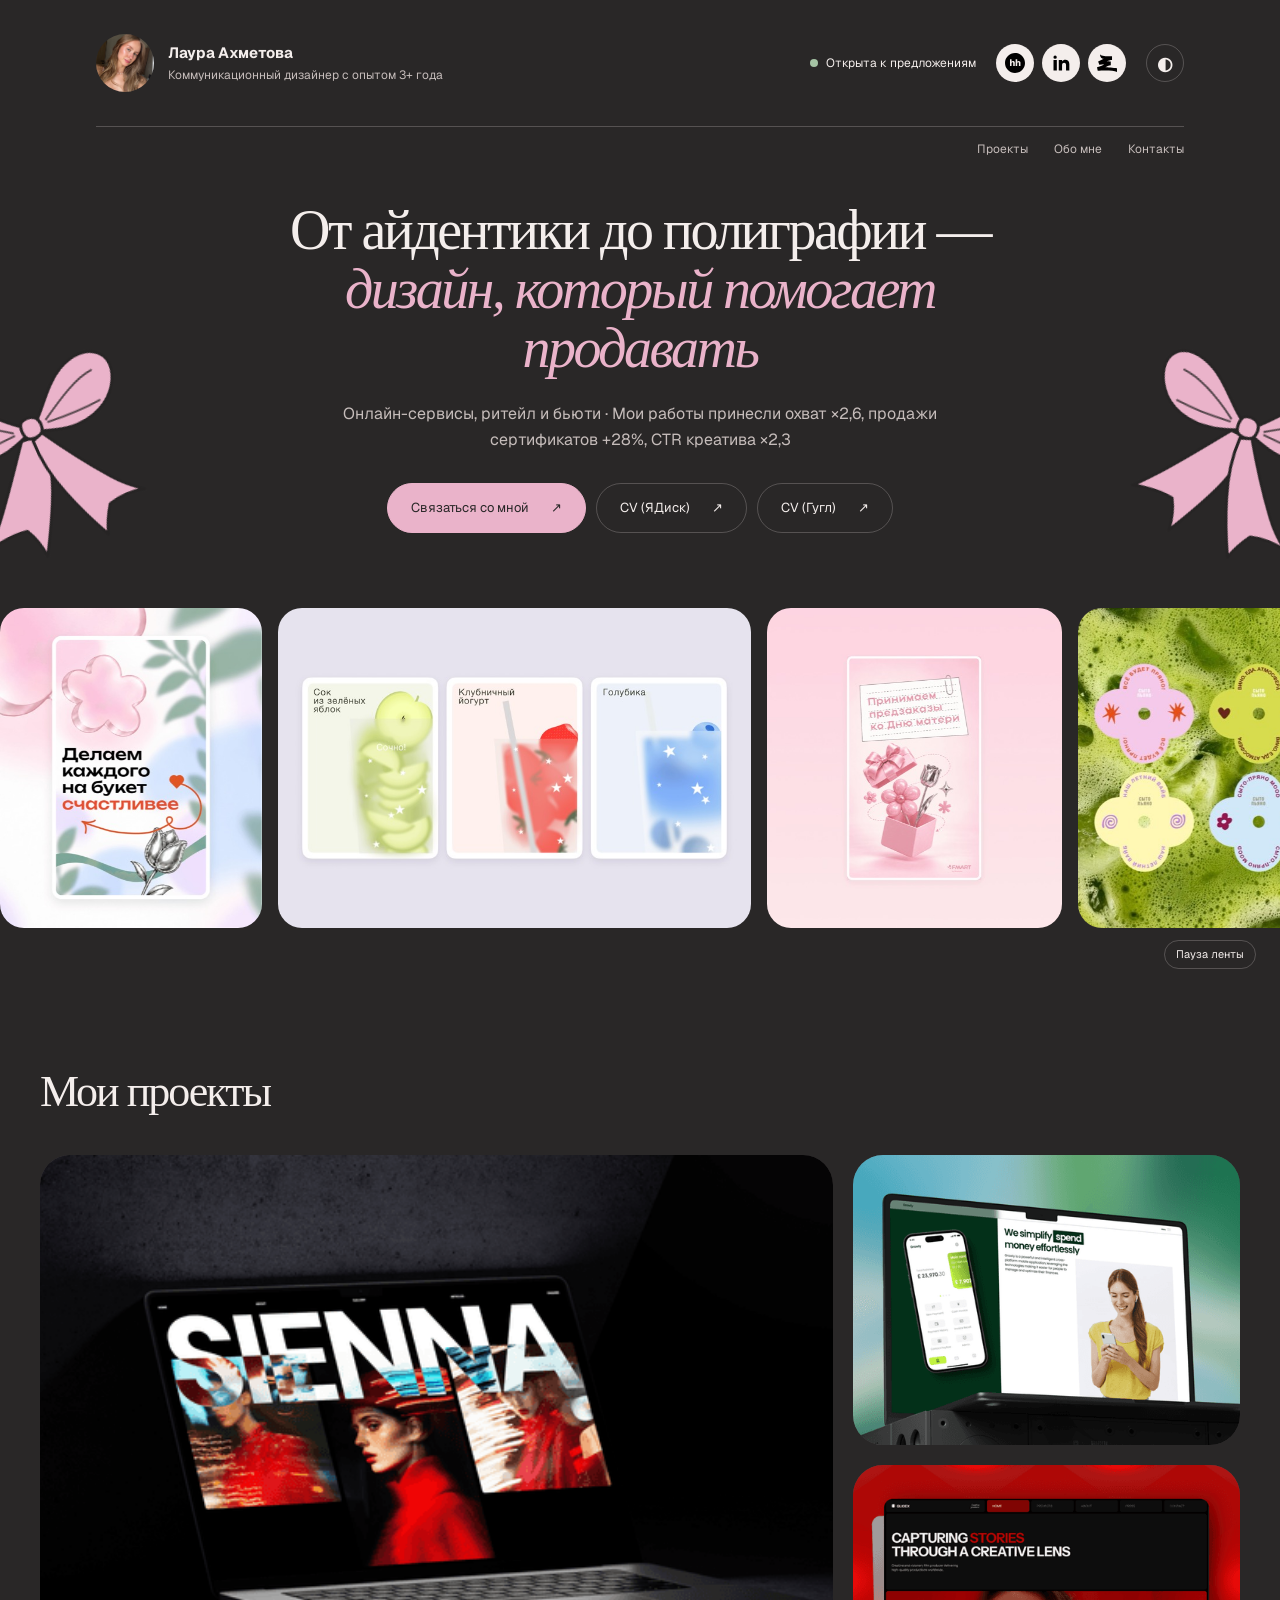
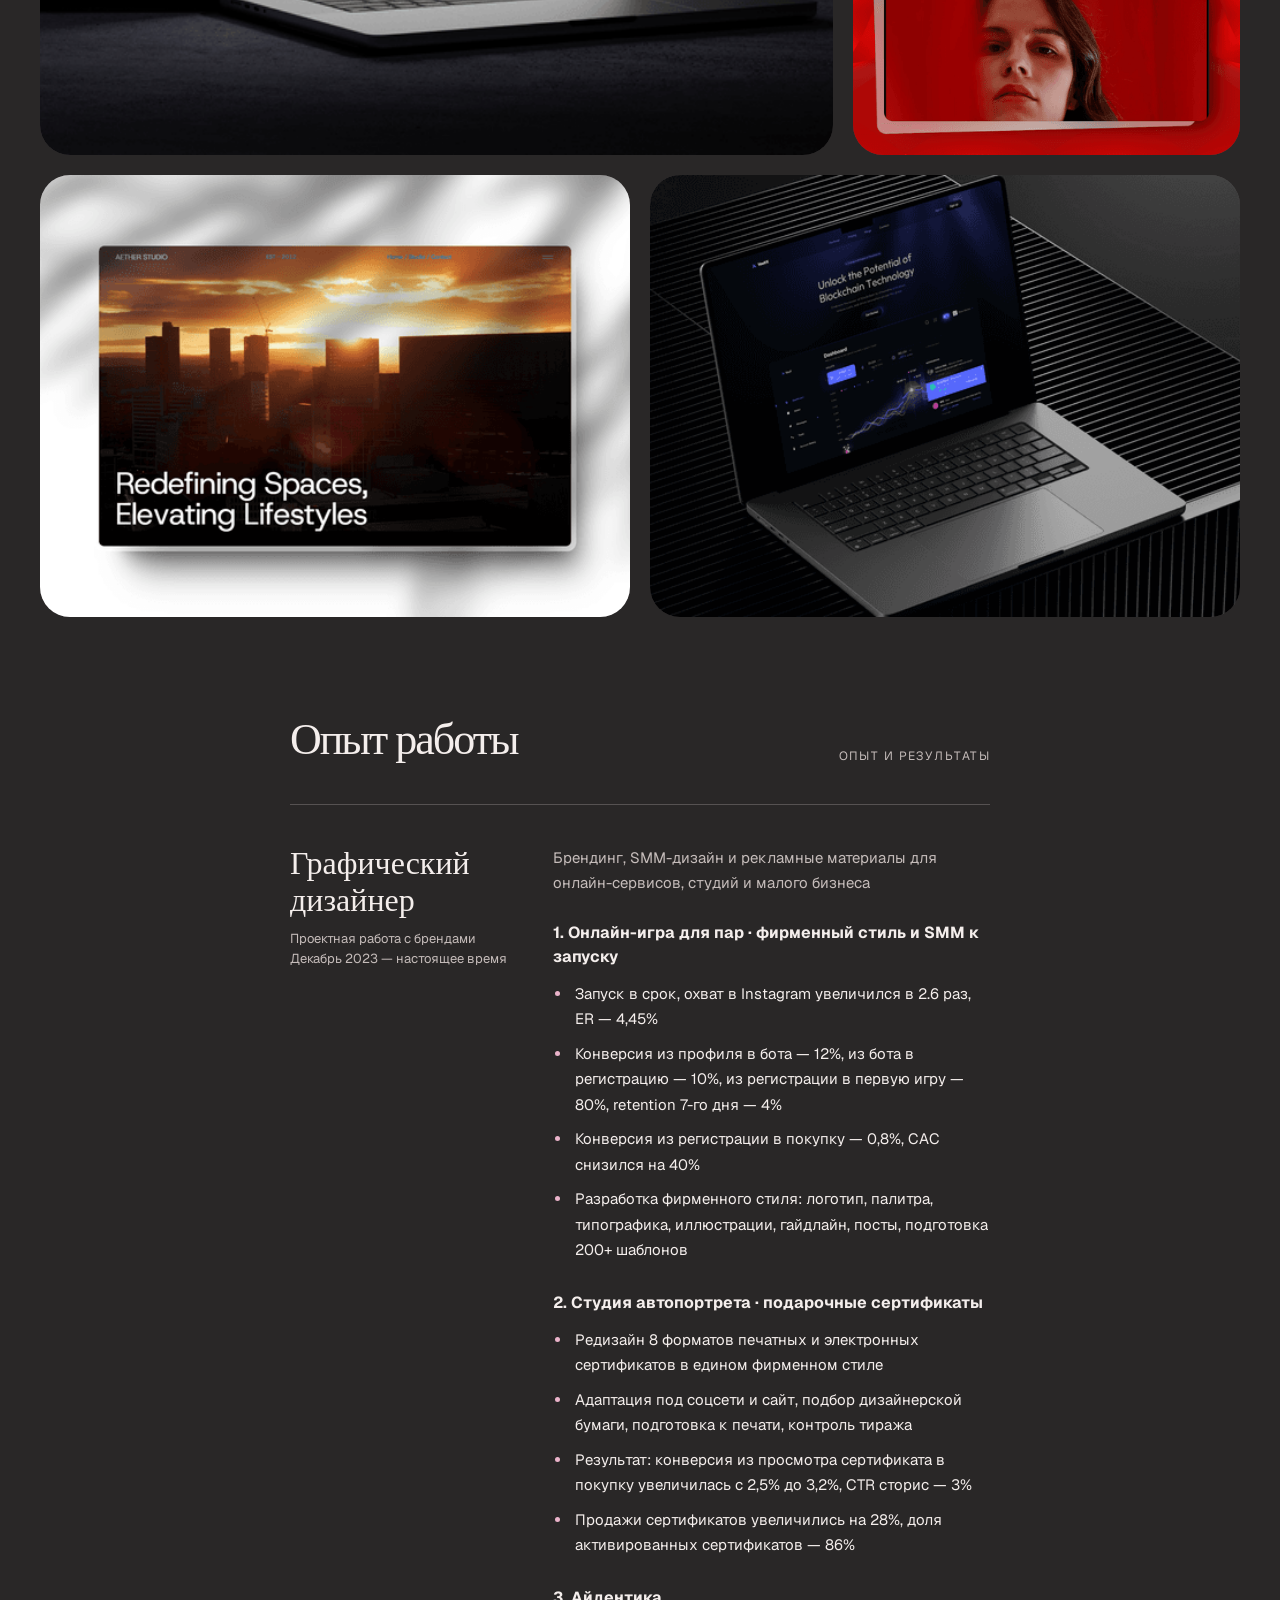
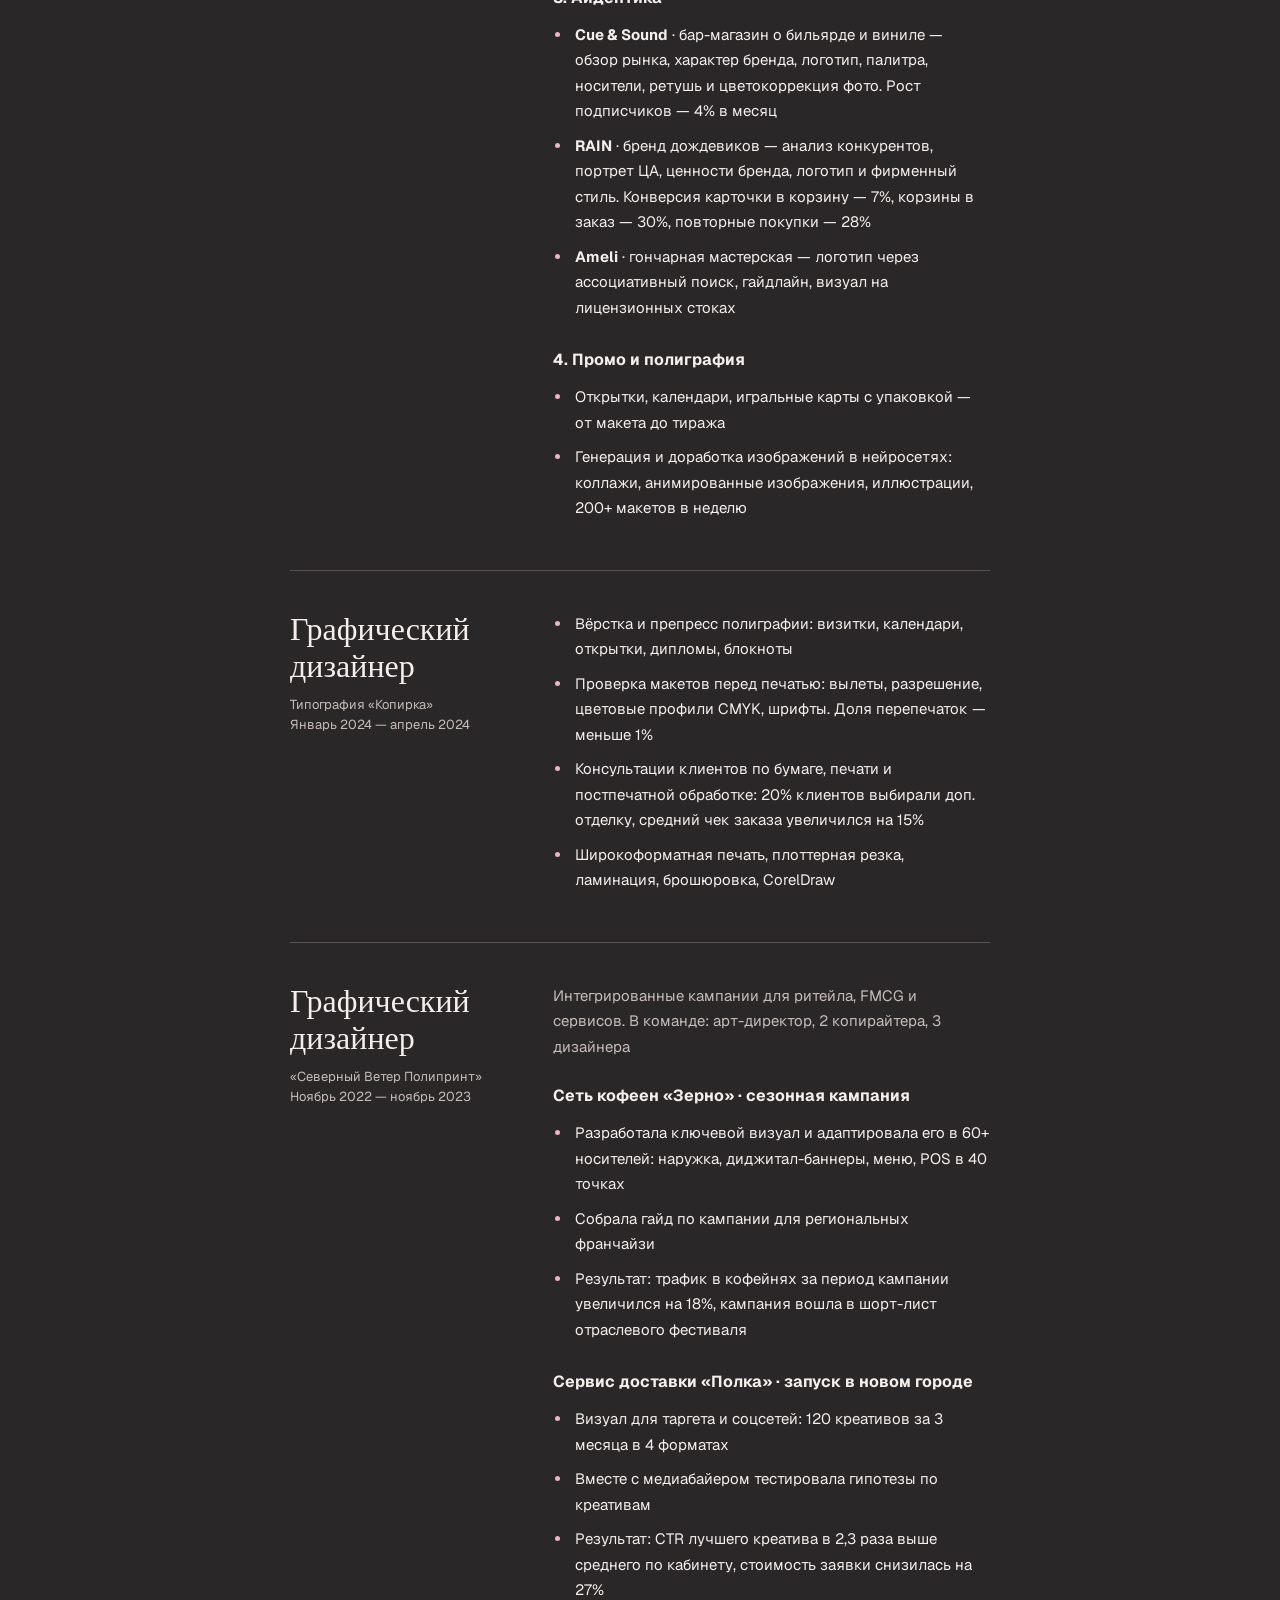
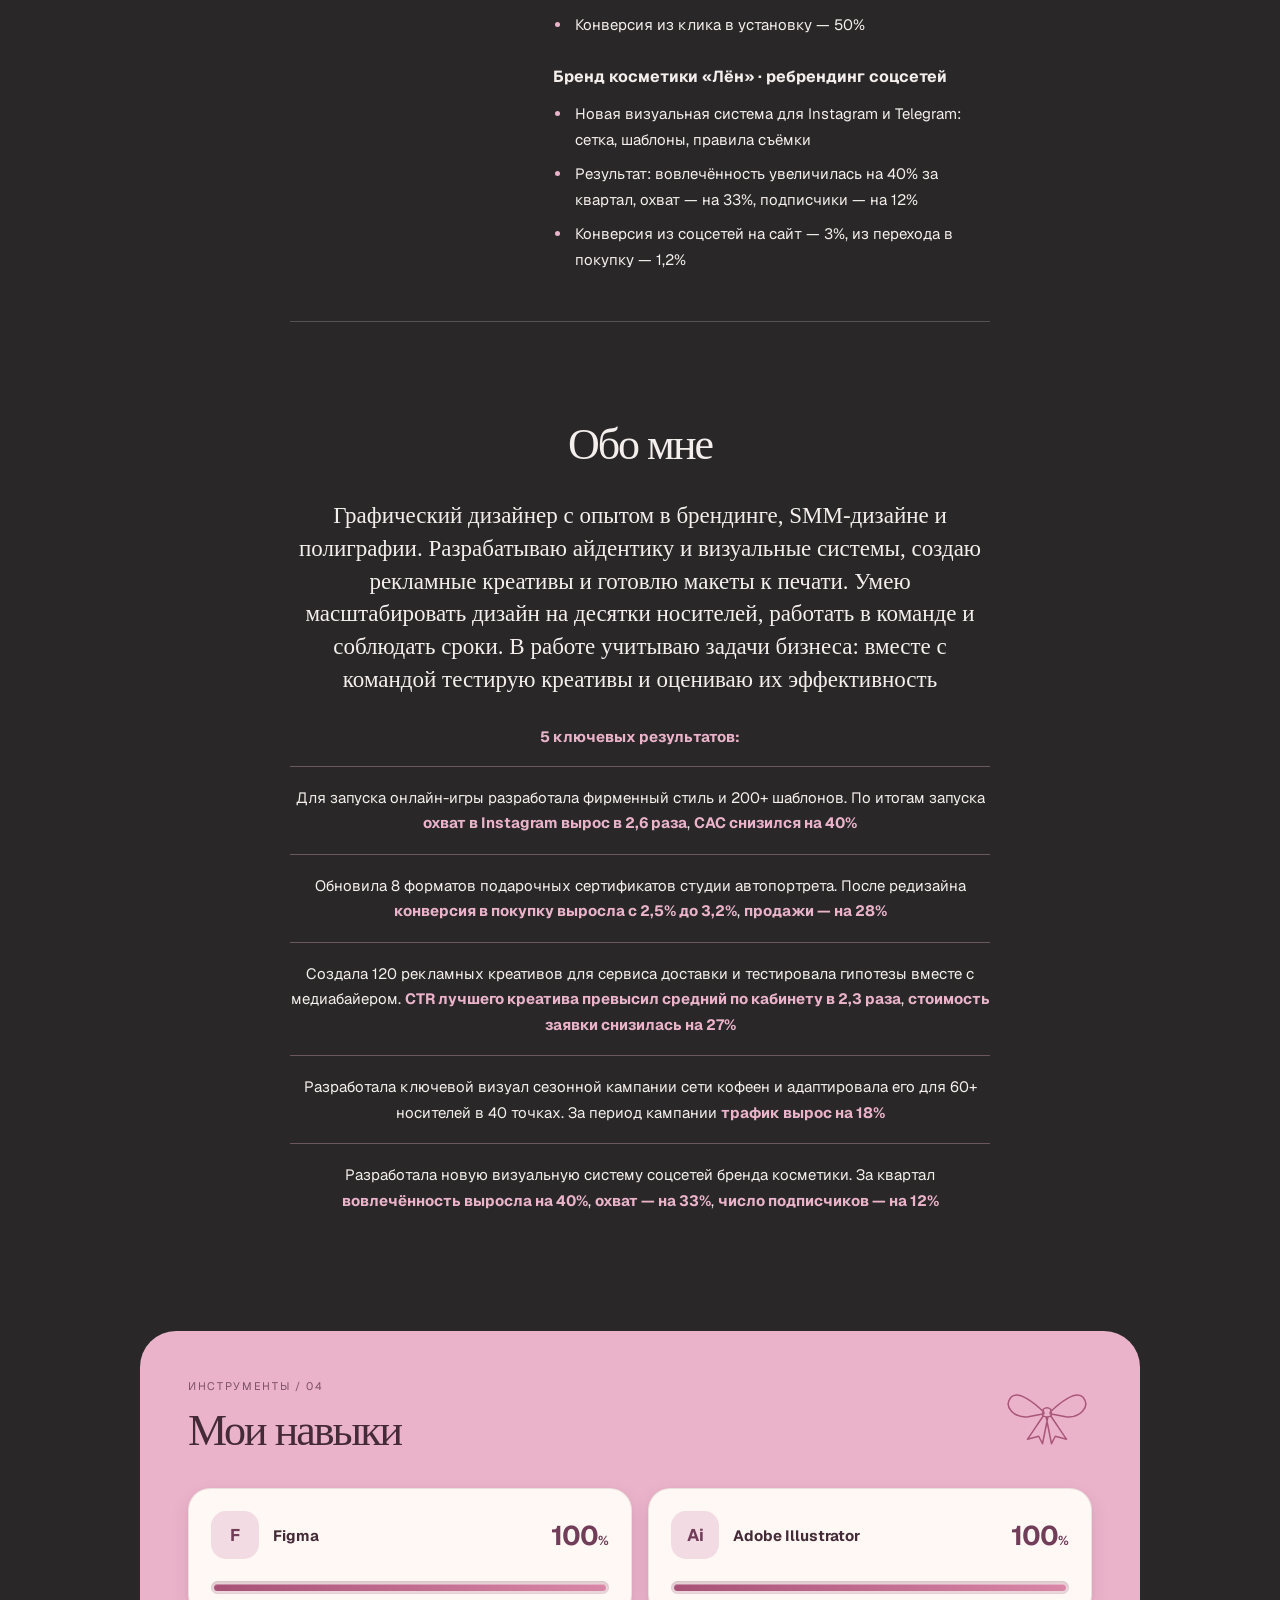
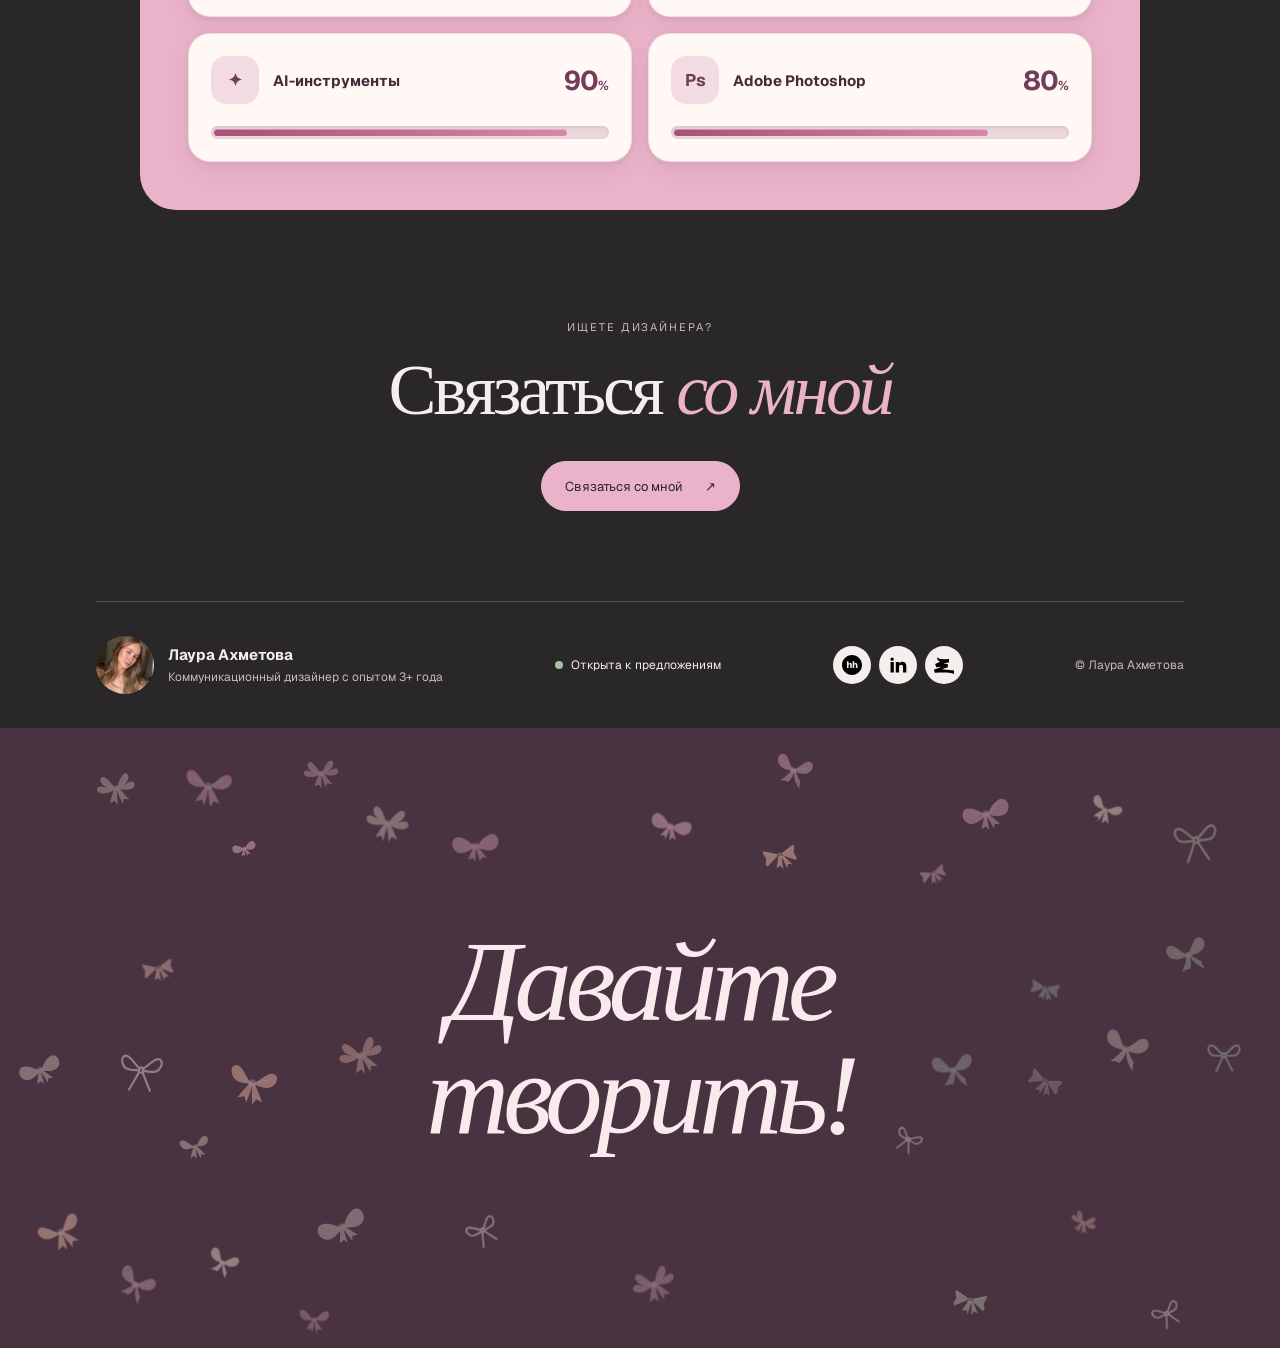
==== commit 796c4793: "Compress and defer portfolio ticker media" ====
--- a/index.html
+++ b/index.html
@@ -1 +1 @@
-<!doctype html><html lang="ru"><head><meta charset="utf-8"><meta name="viewport" content="width=device-width,initial-scale=1"><script>(function(){var nav=performance.getEntriesByType&&performance.getEntriesByType('navigation')[0];var reload=nav?nav.type==='reload':!!(performance.navigation&&performance.navigation.type===1);if(!reload)return;var previous;try{previous=history.scrollRestoration;history.scrollRestoration='manual';}catch(e){}if(location.hash){try{history.replaceState(history.state,'',location.href.split('#')[0]);}catch(e){location.hash='';}}function top(){window.scrollTo(0,0);}window.addEventListener('pageshow',function(){top();requestAnimationFrame(function(){top();requestAnimationFrame(top);});},{once:true});window.addEventListener('pagehide',function(){try{if(previous)history.scrollRestoration=previous;}catch(e){}},{once:true});})();</script><title>Портфолио — Лаура Ахметова</title><link rel="stylesheet" href="assets/site.css?v=5"><link rel="stylesheet" href="assets/ticker.css"><link rel="stylesheet" href="assets/motion.css?v=5"><link rel="stylesheet" href="assets/ambient-bows.css?v=3"><link rel="stylesheet" href="assets/skills.css?v=3"><link rel="stylesheet" href="assets/bow-field.css?v=4"><script src="assets/motion.js?v=2" defer></script><script src="assets/ambient-bows.js?v=3" defer></script><script src="assets/site.js" defer></script><script src="assets/skills.js" defer></script><script src="assets/bow-field.js?v=4" defer></script><link rel="icon" type="image/svg+xml" href="assets/icons/favicon.svg"><link rel="icon" type="image/png" sizes="32x32" href="assets/icons/favicon-32.png"><link rel="icon" type="image/png" sizes="48x48" href="assets/icons/favicon-48.png"><link rel="apple-touch-icon" sizes="180x180" href="assets/icons/apple-touch-icon.png"></head><body data-theme="dark"><header class="site-header wrap"><a href="index.html" aria-label="На главную"><div class="profile"><img src="assets/img/Cu4nTh9SOAEUHch3rN5iS6zJhA-ade0e6e4.jpg" alt="Лаура Ахметова"><div class="profile-copy"><strong>Лаура Ахметова</strong><span>Коммуникационный дизайнер с опытом 3+ года</span></div></div></a><div class="header-right"><span class="status">Открыта к предложениям</span><div class="socials"><a href="https://hh.ru/applicant/profile/me?hhtmFrom=main" aria-label="hh.ru" target="_blank" rel="noopener"><img src="assets/img/social-hh.svg" alt=""></a><a href="https://www.linkedin.com/in/laura-akhmetova-39777343a/" aria-label="LinkedIn" target="_blank" rel="noopener"><img src="assets/img/social-linkedin.svg" alt=""></a><a href="https://setka.ru/users/019d343f-13d5-7e82-8718-7d80f2fd6895" aria-label="Сетка" target="_blank" rel="noopener"><img src="assets/img/social-setka.svg" alt=""></a></div><button class="theme-toggle" id="theme-toggle" aria-label="Сменить цветовую тему" aria-pressed="false">◐</button></div></header><nav class="section-nav wrap" aria-label="Разделы сайта"><a href="#projects">Проекты</a><a href="#about">Обо мне</a><a href="#contact">Контакты</a></nav><main><section class="hero"><div class="hero-bow-left" data-bow="hero" aria-hidden="true"></div><div class="hero-bow-right" data-bow="hero" aria-hidden="true"></div><div class="hero-inner"><h1>От айдентики до полиграфии — <em>дизайн, который помогает продавать</em></h1><p class="hero-description">Онлайн-сервисы, ритейл и бьюти · Мои работы принесли охват ×2,6, продажи сертификатов +28%, CTR креатива ×2,3</p><div class="hero-actions"><a class="button bow-button primary" href="https://t.me/lrhmtva" target="_blank" rel="noopener">Связаться со мной <span aria-hidden="true">↗</span></a><a class="button bow-button " href="https://disk.yandex.ru/i/1TDg39PJeJOGkw" target="_blank" rel="noopener">CV (ЯДиск) <span aria-hidden="true">↗</span></a><a class="button bow-button " href="https://drive.google.com/file/d/1YU8XrZVeDKVCNOQAvMSn2rMBLlJOJXlB/view?usp=sharing" target="_blank" rel="noopener">CV (Гугл) <span aria-hidden="true">↗</span></a></div></div></section><div class="strip-shell"><div class="strip" aria-label="Примеры работ"><div class="strip-track"><div class="strip-item"><video muted loop playsinline preload="none" poster="assets/img/2yvbI9MRizXEpOlxTIISnVEefA.png"><source src="assets/video/JdmQDxpiwXfAKiBCwYVODAqz4.mp4" type="video/mp4"></video></div><div class="strip-item"><video muted loop playsinline preload="none" poster="assets/img/aTDxhBb80UmcEKQ9KbTye5wf7EM.png"><source src="assets/video/EqAK1rb9Ll1AioTtsVS1atBpE.mp4" type="video/mp4"></video></div><div class="strip-item"><video muted loop playsinline preload="none" poster="assets/img/ZbNocjFNLCyLV9Rl4swbCcSMgM.png"><source src="assets/video/OIa96Ubsmi0mH4Rdsrld8Axt0w.mp4" type="video/mp4"></video></div><div class="strip-item"><video muted loop playsinline preload="none"><source src="assets/video/se7lKKm7fJBY6SnKFL6CwfqiFIU.mp4" type="video/mp4"></video></div><div class="strip-item"><img src="assets/img/31INRFd8CO7VXvGsdzUMFHO4.webp" alt="" loading="lazy"></div><div class="strip-item"><img src="assets/img/ErzbP0UcBAxlnChUCF1LkB25huE.webp" alt="" loading="lazy"></div><div class="strip-copy" aria-hidden="true"><div class="strip-item"><video muted loop playsinline preload="none" poster="assets/img/2yvbI9MRizXEpOlxTIISnVEefA.png"><source src="assets/video/JdmQDxpiwXfAKiBCwYVODAqz4.mp4" type="video/mp4"></video></div><div class="strip-item"><video muted loop playsinline preload="none" poster="assets/img/aTDxhBb80UmcEKQ9KbTye5wf7EM.png"><source src="assets/video/EqAK1rb9Ll1AioTtsVS1atBpE.mp4" type="video/mp4"></video></div><div class="strip-item"><video muted loop playsinline preload="none" poster="assets/img/ZbNocjFNLCyLV9Rl4swbCcSMgM.png"><source src="assets/video/OIa96Ubsmi0mH4Rdsrld8Axt0w.mp4" type="video/mp4"></video></div><div class="strip-item"><video muted loop playsinline preload="none"><source src="assets/video/se7lKKm7fJBY6SnKFL6CwfqiFIU.mp4" type="video/mp4"></video></div><div class="strip-item"><img src="assets/img/31INRFd8CO7VXvGsdzUMFHO4.webp" alt="" loading="lazy"></div><div class="strip-item"><img src="assets/img/ErzbP0UcBAxlnChUCF1LkB25huE.webp" alt="" loading="lazy"></div></div></div></div><button class="strip-pause" type="button" aria-pressed="false">Пауза ленты</button></div><section class="section wrap" id="projects"><div class="section-head"><h2 class="section-title">Мои проекты</h2></div><div class="project-list"><a class="project-card" href="project-details/igra-dlya-dvoih.html" data-hover-image="assets/img/vZhEWarJivnNCLLARoXgc0Ys5g.png"><img class="project-image" src="assets/img/6sb1JjYXS6TV4Lk4wuybSLhLYvA.png" alt="Игра для двоих" loading="lazy" width="1600" height="1200" decoding="async" srcset="assets/img/6sb1JjYXS6TV4Lk4wuybSLhLYvA-512w.png 512w, assets/img/6sb1JjYXS6TV4Lk4wuybSLhLYvA-1024w.png 1024w, assets/img/6sb1JjYXS6TV4Lk4wuybSLhLYvA.png 1600w" sizes="(max-width: 700px) calc(100vw - 36px), (max-width: 1000px) calc(100vw - 80px), (max-width: 1280px) calc((100vw - 100px) * 0.6667), 793px"><div class="project-caption"><img class="project-logo" src="assets/img/qPDvMqjz7jsJRjTb3AzYMAxqtQA.svg" alt=""><div><div class="project-title">Игра для двоих</div><div class="project-subtitle">Айдентика и SMM для Telegram-игры</div></div><span class="project-arrow" aria-hidden="true">↗</span></div></a><a class="project-card" href="project-details/growly.html" data-hover-image="assets/img/vZhEWarJivnNCLLARoXgc0Ys5g.png"><img class="project-image" src="assets/img/lGU6LhhlX7UVolkKorteot0QMI.png" alt="Growly" loading="lazy" width="4800" height="3600" decoding="async" srcset="assets/img/lGU6LhhlX7UVolkKorteot0QMI-512w.png 512w, assets/img/lGU6LhhlX7UVolkKorteot0QMI-1024w.png 1024w, assets/img/lGU6LhhlX7UVolkKorteot0QMI.png 4800w" sizes="(max-width: 700px) calc(100vw - 36px), (max-width: 1000px) calc((100vw - 100px) / 2), (max-width: 1280px) calc((100vw - 100px) / 3), 387px"><div class="project-caption"><img class="project-logo" src="assets/img/LLGE1p1zXKMIhiXJxukmJOqn94.svg" alt=""><div><div class="project-title">Growly</div><div class="project-subtitle">Empower Your Vision with a Modern, Streamlined Design.</div></div><span class="project-arrow" aria-hidden="true">↗</span></div></a><a class="project-card" href="project-details/glidex.html" data-hover-image="assets/img/PVMr2ShgT1v08X9fNPpsbdRQwmg.png"><img class="project-image" src="assets/img/CLZhCPMlL2EPY75pz7qo4vhGGzw.png" alt="Glidex" loading="lazy" width="1600" height="1200" decoding="async" srcset="assets/img/CLZhCPMlL2EPY75pz7qo4vhGGzw-512w.png 512w, assets/img/CLZhCPMlL2EPY75pz7qo4vhGGzw-1024w.png 1024w, assets/img/CLZhCPMlL2EPY75pz7qo4vhGGzw.png 1600w" sizes="(max-width: 700px) calc(100vw - 36px), (max-width: 1000px) calc((100vw - 100px) / 2), (max-width: 1280px) calc((100vw - 100px) / 3), 387px"><div class="project-caption"><img class="project-logo" src="assets/img/3UBhuourpwlCeqx03V6QWYkok.svg" alt=""><div><div class="project-title">Glidex</div><div class="project-subtitle">Elevating Videography with Stunning Digital Experiences</div></div><span class="project-arrow" aria-hidden="true">↗</span></div></a><a class="project-card" href="project-details/aether-studio.html" data-hover-image="assets/img/2wIifx4QZtr3Qon18QBxcBrtBqg.png"><img class="project-image" src="assets/img/EVgp4FfBKeWyGi51Bui2IUDZsG0.png" alt="Aether Studio" loading="lazy" width="1600" height="1200" decoding="async" srcset="assets/img/EVgp4FfBKeWyGi51Bui2IUDZsG0-512w.png 512w, assets/img/EVgp4FfBKeWyGi51Bui2IUDZsG0-1024w.png 1024w, assets/img/EVgp4FfBKeWyGi51Bui2IUDZsG0.png 1600w" sizes="(max-width: 700px) calc(100vw - 36px), (max-width: 1280px) calc((100vw - 100px) / 2), 590px"><div class="project-caption"><img class="project-logo" src="assets/img/gYoAsCKXdkDg7dbQ7ETRorhhA0.svg" alt=""><div><div class="project-title">Aether Studio</div><div class="project-subtitle">Where Architecture Meets Digital Excellence</div></div><span class="project-arrow" aria-hidden="true">↗</span></div></a><a class="project-card" href="project-details/vaultx.html" data-hover-image="assets/img/A0VELO2iy2lgenZQRJTzyFov7oY.png"><img class="project-image" src="assets/img/6WFXJKIrqOV3OI4Ic0ghq3vf0fw.png" alt="VaultX" loading="lazy" width="1600" height="1200" decoding="async" srcset="assets/img/6WFXJKIrqOV3OI4Ic0ghq3vf0fw-512w.png 512w, assets/img/6WFXJKIrqOV3OI4Ic0ghq3vf0fw-1024w.png 1024w, assets/img/6WFXJKIrqOV3OI4Ic0ghq3vf0fw.png 1600w" sizes="(max-width: 700px) calc(100vw - 36px), (max-width: 1280px) calc((100vw - 100px) / 2), 590px"><div class="project-caption"><img class="project-logo" src="assets/img/zRnuXrGDox7dVChfMCVhCEI6bZA.svg" alt=""><div><div class="project-title">VaultX</div><div class="project-subtitle">The Future of Blockchain &amp; Web3 Experiences</div></div><span class="project-arrow" aria-hidden="true">↗</span></div></a></div></section><section class="section wrap" id="experience"><div class="section-head"><h2 class="section-title">Опыт работы</h2><span class="section-note">Опыт и результаты</span></div><div class="experience-list"><article class="experience"><div><h3>Графический дизайнер</h3><div class="experience-meta">Проектная работа с брендами<br>Декабрь 2023 — настоящее время</div></div><div class="experience-copy"><p class="experience-lead">Брендинг, SMM-дизайн и рекламные материалы для онлайн-сервисов, студий и малого бизнеса</p><div class="experience-group"><h4>1. Онлайн-игра для пар · фирменный стиль и SMM к запуску</h4><ul><li>Запуск в срок, охват в Instagram увеличился в 2.6 раз, ER — 4,45%</li><li>Конверсия из профиля в бота — 12%, из бота в регистрацию — 10%, из регистрации в первую игру — 80%, retention 7-го дня — 4%</li><li>Конверсия из регистрации в покупку — 0,8%, CAC снизился на 40%</li><li>Разработка фирменного стиля: логотип, палитра, типографика, иллюстрации, гайдлайн, посты, подготовка 200+ шаблонов</li></ul></div><div class="experience-group"><h4>2. Студия автопортрета · подарочные сертификаты</h4><ul><li>Редизайн 8 форматов печатных и электронных сертификатов в едином фирменном стиле</li><li>Адаптация под соцсети и сайт, подбор дизайнерской бумаги, подготовка к печати, контроль тиража</li><li>Результат: конверсия из просмотра сертификата в покупку увеличилась с 2,5% до 3,2%, CTR сторис — 3%</li><li>Продажи сертификатов увеличились на 28%, доля активированных сертификатов — 86%</li></ul></div><div class="experience-group"><h4>3. Айдентика</h4><ul><li><strong>Cue &amp; Sound</strong> · бар-магазин о бильярде и виниле — обзор рынка, характер бренда, логотип, палитра, носители, ретушь и цветокоррекция фото. Рост подписчиков — 4% в месяц</li><li><strong>RAIN</strong> · бренд дождевиков — анализ конкурентов, портрет ЦА, ценности бренда, логотип и фирменный стиль. Конверсия карточки в корзину — 7%, корзины в заказ — 30%, повторные покупки — 28%</li><li><strong>Ameli</strong> · гончарная мастерская — логотип через ассоциативный поиск, гайдлайн, визуал на лицензионных стоках</li></ul></div><div class="experience-group"><h4>4. Промо и полиграфия</h4><ul><li>Открытки, календари, игральные карты с упаковкой — от макета до тиража</li><li>Генерация и доработка изображений в нейросетях: коллажи, анимированные изображения, иллюстрации, 200+ макетов в неделю</li></ul></div></div></article><article class="experience"><div><h3>Графический дизайнер</h3><div class="experience-meta">Типография «Копирка»<br>Январь 2024 — апрель 2024</div></div><div class="experience-copy"><ul><li>Вёрстка и препресс полиграфии: визитки, календари, открытки, дипломы, блокноты</li><li>Проверка макетов перед печатью: вылеты, разрешение, цветовые профили CMYK, шрифты. Доля перепечаток — меньше 1%</li><li>Консультации клиентов по бумаге, печати и постпечатной обработке: 20% клиентов выбирали доп. отделку, средний чек заказа увеличился на 15%</li><li>Широкоформатная печать, плоттерная резка, ламинация, брошюровка, CorelDraw</li></ul></div></article><article class="experience"><div><h3>Графический дизайнер</h3><div class="experience-meta">«Северный Ветер Полипринт»<br>Ноябрь 2022 — ноябрь 2023</div></div><div class="experience-copy"><p class="experience-lead">Интегрированные кампании для ритейла, FMCG и сервисов. В команде: арт-директор, 2 копирайтера, 3 дизайнера</p><div class="experience-group"><h4>Сеть кофеен «Зерно» · сезонная кампания</h4><ul><li>Разработала ключевой визуал и адаптировала его в 60+ носителей: наружка, диджитал-баннеры, меню, POS в 40 точках</li><li>Собрала гайд по кампании для региональных франчайзи</li><li>Результат: трафик в кофейнях за период кампании увеличился на 18%, кампания вошла в шорт-лист отраслевого фестиваля</li></ul></div><div class="experience-group"><h4>Сервис доставки «Полка» · запуск в новом городе</h4><ul><li>Визуал для таргета и соцсетей: 120 креативов за 3 месяца в 4 форматах</li><li>Вместе с медиабайером тестировала гипотезы по креативам</li><li>Результат: CTR лучшего креатива в 2,3 раза выше среднего по кабинету, стоимость заявки снизилась на 27%</li><li>Конверсия из клика в установку — 50%</li></ul></div><div class="experience-group"><h4>Бренд косметики «Лён» · ребрендинг соцсетей</h4><ul><li>Новая визуальная система для Instagram и Telegram: сетка, шаблоны, правила съёмки</li><li>Результат: вовлечённость увеличилась на 40% за квартал, охват — на 33%, подписчики — на 12%</li><li>Конверсия из соцсетей на сайт — 3%, из перехода в покупку — 1,2%</li></ul></div></div></article></div></section><section class="section wrap" id="about"><div class="about-grid"><h2 class="section-title">Обо мне</h2><div><p class="about-copy">Графический дизайнер с опытом в брендинге, SMM-дизайне и полиграфии. Разрабатываю айдентику и визуальные системы, создаю рекламные креативы и готовлю макеты к печати. Умею масштабировать дизайн на десятки носителей, работать в команде и соблюдать сроки. В работе учитываю задачи бизнеса: вместе с командой тестирую креативы и оцениваю их эффективность</p><div class="experience-copy about-results"><p class="about-results-title">5 ключевых результатов:</p><p>Для запуска онлайн-игры разработала фирменный стиль и 200+ шаблонов. По итогам запуска <strong>охват в Instagram вырос в 2,6 раза</strong>, <strong>CAC снизился на 40%</strong></p><p>Обновила 8 форматов подарочных сертификатов студии автопортрета. После редизайна <strong>конверсия в покупку выросла с 2,5% до 3,2%</strong>, <strong>продажи — на 28%</strong></p><p>Создала 120 рекламных креативов для сервиса доставки и тестировала гипотезы вместе с медиабайером. <strong>CTR лучшего креатива превысил средний по кабинету в 2,3 раза</strong>, <strong>стоимость заявки снизилась на 27%</strong></p><p>Разработала ключевой визуал сезонной кампании сети кофеен и адаптировала его для 60+ носителей в 40 точках. За период кампании <strong>трафик вырос на 18%</strong></p><p>Разработала новую визуальную систему соцсетей бренда косметики. За квартал <strong>вовлечённость выросла на 40%</strong>, <strong>охват — на 33%</strong>, <strong>число подписчиков — на 12%</strong></p></div></div></div></section><section class="section wrap" id="skills" aria-labelledby="skills-title"><div class="skills-heading"><div><span class="skills-eyebrow">Инструменты / 04</span><h2 class="section-title" id="skills-title">Мои навыки</h2></div><svg class="skills-bow" viewBox="0 0 120 90" fill="none" aria-hidden="true"><path d="M56 44C43 31 21 14 12 24 1 37 17 52 35 50L56 46M64 44C77 31 99 14 108 24 119 37 103 52 85 50L64 46M55 49C48 59 41 70 34 80L49 76 54 86 61 51M65 49C72 59 79 70 86 80L71 76 66 86 59 51M55 40Q60 36 65 40L66 48Q60 53 54 48Z" stroke="currentColor" stroke-width="2" stroke-linejoin="round" stroke-linecap="round"/></svg></div><div class="skills-cards"><article class="skill-card"><div class="skill-card-top"><span class="skill-monogram" aria-hidden="true">F</span><div class="skill-info"><h3>Figma</h3></div><span class="skill-value" aria-hidden="true">100<small>%</small></span></div><div class="skill-meter" role="progressbar" aria-label="Figma" aria-valuemin="0" aria-valuemax="100" aria-valuenow="100"><span class="skill-fill" style="--level:100%;--delay:0ms"></span></div></article><article class="skill-card"><div class="skill-card-top"><span class="skill-monogram" aria-hidden="true">Ai</span><div class="skill-info"><h3>Adobe Illustrator</h3></div><span class="skill-value" aria-hidden="true">100<small>%</small></span></div><div class="skill-meter" role="progressbar" aria-label="Adobe Illustrator" aria-valuemin="0" aria-valuemax="100" aria-valuenow="100"><span class="skill-fill" style="--level:100%;--delay:100ms"></span></div></article><article class="skill-card"><div class="skill-card-top"><span class="skill-monogram" aria-hidden="true">✦</span><div class="skill-info"><h3>AI-инструменты</h3></div><span class="skill-value" aria-hidden="true">90<small>%</small></span></div><div class="skill-meter" role="progressbar" aria-label="AI-инструменты" aria-valuemin="0" aria-valuemax="100" aria-valuenow="90"><span class="skill-fill" style="--level:90%;--delay:200ms"></span></div></article><article class="skill-card"><div class="skill-card-top"><span class="skill-monogram" aria-hidden="true">Ps</span><div class="skill-info"><h3>Adobe Photoshop</h3></div><span class="skill-value" aria-hidden="true">80<small>%</small></span></div><div class="skill-meter" role="progressbar" aria-label="Adobe Photoshop" aria-valuemin="0" aria-valuemax="100" aria-valuenow="80"><span class="skill-fill" style="--level:80%;--delay:300ms"></span></div></article></div></section><section class="contact" id="contact"><div class="eyebrow">Ищете дизайнера?</div><h2>Связаться <em style="color:var(--pink)">со мной</em></h2><a class="button primary bow-button" href="https://t.me/lrhmtva" target="_blank" rel="noopener">Связаться со мной <span aria-hidden="true">↗</span></a></section></main><footer class="footer wrap"><div class="profile"><img src="assets/img/Cu4nTh9SOAEUHch3rN5iS6zJhA-ade0e6e4.jpg" alt="Лаура Ахметова"><div class="profile-copy"><strong>Лаура Ахметова</strong><span>Коммуникационный дизайнер с опытом 3+ года</span></div></div><span class="status">Открыта к предложениям</span><div class="socials"><a href="https://hh.ru/applicant/profile/me?hhtmFrom=main" aria-label="hh.ru" target="_blank" rel="noopener"><img src="assets/img/social-hh.svg" alt=""></a><a href="https://www.linkedin.com/in/laura-akhmetova-39777343a/" aria-label="LinkedIn" target="_blank" rel="noopener"><img src="assets/img/social-linkedin.svg" alt=""></a><a href="https://setka.ru/users/019d343f-13d5-7e82-8718-7d80f2fd6895" aria-label="Сетка" target="_blank" rel="noopener"><img src="assets/img/social-setka.svg" alt=""></a></div><small>© Лаура Ахметова</small></footer><section class="bow-field" aria-labelledby="bow-field-title"><svg class="bow-field-defs" xmlns="http://www.w3.org/2000/svg" aria-hidden="true" focusable="false"><defs><symbol id="field-classic" viewBox="0 0 160 160"><path fill="currentColor" d="M73 75C55 62 36 28 18 35 1 42 9 69 25 78c14 8 31 6 47 3-9 15-18 30-25 49l20-8 9 18c4-20 6-40 6-57 2 19 7 39 14 58l8-19 20 6c-11-18-23-35-35-49 17 4 35 6 48-2 16-10 21-36 4-42-19-7-37 26-55 40z"/><path fill="#fff8f4" opacity=".45" d="M71 68q9-5 18 0l3 16q-12 7-24 0z"/><path d="M30 55q16 5 35 17m65-17q-16 5-35 17" fill="none" stroke="#fff8f4" opacity=".45" stroke-width="3" stroke-linecap="round"/></symbol><symbol id="field-plump" viewBox="0 0 160 160"><path fill="currentColor" d="M72 72C54 50 26 37 15 51 3 66 12 89 28 94c14 5 30-2 44-9-6 11-12 22-17 34l15-5 7 13 5-42 10 42 6-13 16 4c-8-14-15-25-23-34 15 7 32 14 46 9 17-6 24-29 12-43-13-14-39 0-57 22z"/><path fill="#fff8f4" opacity=".45" d="M71 68q9-5 18 0l3 16q-12 7-24 0z"/><path d="M30 55q16 5 35 17m65-17q-16 5-35 17" fill="none" stroke="#fff8f4" opacity=".45" stroke-width="3" stroke-linecap="round"/></symbol><symbol id="field-skinny" viewBox="0 0 160 160"><path d="M75 73C56 58 35 28 22 38 9 48 21 76 37 78q16 3 37 0M85 73c19-15 40-45 53-35 13 10 1 38-15 40q-16 3-37 0M74 84C67 103 58 121 48 143M86 84c8 18 18 36 29 56M75 70q5-4 10 0l2 13q-7 5-14 0z" fill="none" stroke="currentColor" stroke-width="7" stroke-linecap="round" stroke-linejoin="round"/></symbol><symbol id="field-angular" viewBox="0 0 160 160"><path fill="currentColor" d="M16 45 70 70 65 82 19 111 13 102 21 78 12 54zM144 45 90 70 95 82l46 29 6-9-8-24 9-24zM72 82l-18 45 19-7 8 19 5-54 12 53 7-18 18 6-29-45z"/><path fill="#fff8f4" opacity=".45" d="M71 68q9-5 18 0l3 16q-12 7-24 0z"/><path d="M30 55q16 5 35 17m65-17q-16 5-35 17" fill="none" stroke="#fff8f4" opacity=".45" stroke-width="3" stroke-linecap="round"/></symbol><symbol id="field-double" viewBox="0 0 160 160"><path fill="currentColor" d="M75 72C63 48 44 18 31 29 19 38 31 60 52 72 33 61 9 54 8 71c-1 18 28 25 61 13L48 131l20-8 9 18 5-52 14 50 7-18 21 6-29-44c30 13 59 6 58-12-1-17-25-10-44 1 21-12 33-34 21-43-13-11-32 19-44 43z"/><path fill="#fff8f4" opacity=".45" d="M71 68q9-5 18 0l3 16q-12 7-24 0z"/><path d="M30 55q16 5 35 17m65-17q-16 5-35 17" fill="none" stroke="#fff8f4" opacity=".45" stroke-width="3" stroke-linecap="round"/></symbol><symbol id="field-flow" viewBox="0 0 160 160"><path fill="currentColor" d="M75 72C58 57 45 23 25 28 5 33 9 65 27 75c14 8 31 8 47 5-7 18-17 32-30 48 13-5 22-5 31-3 8-16 11-29 11-43 4 23 17 40 38 56-5-11-6-20-5-28-12-10-22-20-26-30 15 3 33 0 45-10 16-14 13-40-5-42-19-2-30 27-48 43z"/><path fill="#fff8f4" opacity=".45" d="M71 68q9-5 18 0l3 16q-12 7-24 0z"/><path d="M30 55q16 5 35 17m65-17q-16 5-35 17" fill="none" stroke="#fff8f4" opacity=".45" stroke-width="3" stroke-linecap="round"/></symbol></defs></svg><h2 class="bow-field-title" id="bow-field-title">Давайте<br>творить!</h2><div class="bow-field-grid" aria-hidden="true"><div class="field-bow field-blush" style="--x:40%;--y:5%;--bow-size:51px;--bow-mobile:32px;--tilt:8deg;--alpha:0.35"><svg viewBox="0 0 160 160" focusable="false" aria-hidden="true"><use href="#field-classic"></use></svg></div><div class="field-bow field-ivory" style="--x:31%;--y:97%;--bow-size:54px;--bow-mobile:27px;--tilt:-25deg;--alpha:0.31"><svg viewBox="0 0 160 160" focusable="false" aria-hidden="true"><use href="#field-plump"></use></svg></div><div class="field-bow field-sage" style="--x:4%;--y:67%;--bow-size:51px;--bow-mobile:25px;--tilt:-6deg;--alpha:0.42"><svg viewBox="0 0 160 160" focusable="false" aria-hidden="true"><use href="#field-skinny"></use></svg></div><div class="field-bow field-peach" style="--x:92%;--y:71%;--bow-size:38px;--bow-mobile:29px;--tilt:-13deg;--alpha:0.48"><svg viewBox="0 0 160 160" focusable="false" aria-hidden="true"><use href="#field-angular"></use></svg></div><div class="field-bow field-mauve" style="--x:48%;--y:3%;--bow-size:38px;--bow-mobile:20px;--tilt:-4deg;--alpha:0.40"><svg viewBox="0 0 160 160" focusable="false" aria-hidden="true"><use href="#field-double"></use></svg></div><div class="field-bow field-cream" style="--x:6%;--y:94%;--bow-size:50px;--bow-mobile:18px;--tilt:17deg;--alpha:0.32"><svg viewBox="0 0 160 160" focusable="false" aria-hidden="true"><use href="#field-flow"></use></svg></div><div class="field-bow field-peach" style="--x:5%;--y:63%;--bow-size:48px;--bow-mobile:22px;--tilt:-16deg;--alpha:0.36"><svg viewBox="0 0 160 160" focusable="false" aria-hidden="true"><use href="#field-double"></use></svg></div><div class="field-bow field-sage" style="--x:93%;--y:39%;--bow-size:46px;--bow-mobile:24px;--tilt:-17deg;--alpha:0.33"><svg viewBox="0 0 160 160" focusable="false" aria-hidden="true"><use href="#field-flow"></use></svg></div><div class="field-bow field-cream" style="--x:12%;--y:5%;--bow-size:35px;--bow-mobile:32px;--tilt:28deg;--alpha:0.46"><svg viewBox="0 0 160 160" focusable="false" aria-hidden="true"><use href="#field-classic"></use></svg></div><div class="field-bow field-blush" style="--x:59%;--y:97%;--bow-size:51px;--bow-mobile:29px;--tilt:-5deg;--alpha:0.36"><svg viewBox="0 0 160 160" focusable="false" aria-hidden="true"><use href="#field-plump"></use></svg></div><div class="field-bow field-ivory" style="--x:7%;--y:58%;--bow-size:37px;--bow-mobile:18px;--tilt:-29deg;--alpha:0.45"><svg viewBox="0 0 160 160" focusable="false" aria-hidden="true"><use href="#field-skinny"></use></svg></div><div class="field-bow field-mauve" style="--x:94%;--y:61%;--bow-size:38px;--bow-mobile:22px;--tilt:25deg;--alpha:0.31"><svg viewBox="0 0 160 160" focusable="false" aria-hidden="true"><use href="#field-angular"></use></svg></div><div class="field-bow field-sage" style="--x:23%;--y:9%;--bow-size:33px;--bow-mobile:30px;--tilt:12deg;--alpha:0.31"><svg viewBox="0 0 160 160" focusable="false" aria-hidden="true"><use href="#field-angular"></use></svg></div><div class="field-bow field-peach" style="--x:28%;--y:93%;--bow-size:52px;--bow-mobile:32px;--tilt:14deg;--alpha:0.45"><svg viewBox="0 0 160 160" focusable="false" aria-hidden="true"><use href="#field-classic"></use></svg></div><div class="field-bow field-mauve" style="--x:4%;--y:31%;--bow-size:43px;--bow-mobile:20px;--tilt:29deg;--alpha:0.42"><svg viewBox="0 0 160 160" focusable="false" aria-hidden="true"><use href="#field-flow"></use></svg></div><div class="field-bow field-cream" style="--x:95%;--y:29%;--bow-size:42px;--bow-mobile:20px;--tilt:-9deg;--alpha:0.32"><svg viewBox="0 0 160 160" focusable="false" aria-hidden="true"><use href="#field-double"></use></svg></div><div class="field-bow field-blush" style="--x:52%;--y:10%;--bow-size:52px;--bow-mobile:28px;--tilt:-16deg;--alpha:0.39"><svg viewBox="0 0 160 160" focusable="false" aria-hidden="true"><use href="#field-plump"></use></svg></div><div class="field-bow field-ivory" style="--x:6%;--y:88%;--bow-size:33px;--bow-mobile:24px;--tilt:-27deg;--alpha:0.45"><svg viewBox="0 0 160 160" focusable="false" aria-hidden="true"><use href="#field-skinny"></use></svg></div><div class="field-bow field-blush" style="--x:7%;--y:64%;--bow-size:33px;--bow-mobile:20px;--tilt:4deg;--alpha:0.30"><svg viewBox="0 0 160 160" focusable="false" aria-hidden="true"><use href="#field-classic"></use></svg></div><div class="field-bow field-ivory" style="--x:97%;--y:43%;--bow-size:46px;--bow-mobile:27px;--tilt:-21deg;--alpha:0.33"><svg viewBox="0 0 160 160" focusable="false" aria-hidden="true"><use href="#field-plump"></use></svg></div><div class="field-bow field-sage" style="--x:6%;--y:8%;--bow-size:39px;--bow-mobile:21px;--tilt:0deg;--alpha:0.45"><svg viewBox="0 0 160 160" focusable="false" aria-hidden="true"><use href="#field-skinny"></use></svg></div><div class="field-bow field-peach" style="--x:40%;--y:96%;--bow-size:35px;--bow-mobile:18px;--tilt:-12deg;--alpha:0.41"><svg viewBox="0 0 160 160" focusable="false" aria-hidden="true"><use href="#field-angular"></use></svg></div><div class="field-bow field-mauve" style="--x:8%;--y:63%;--bow-size:47px;--bow-mobile:25px;--tilt:-19deg;--alpha:0.39"><svg viewBox="0 0 160 160" focusable="false" aria-hidden="true"><use href="#field-double"></use></svg></div><div class="field-bow field-cream" style="--x:96%;--y:49%;--bow-size:35px;--bow-mobile:31px;--tilt:26deg;--alpha:0.45"><svg viewBox="0 0 160 160" focusable="false" aria-hidden="true"><use href="#field-flow"></use></svg></div><div class="field-bow field-peach" style="--x:30%;--y:3%;--bow-size:29px;--bow-mobile:31px;--tilt:26deg;--alpha:0.32"><svg viewBox="0 0 160 160" focusable="false" aria-hidden="true"><use href="#field-double"></use></svg></div><div class="field-bow field-sage" style="--x:14%;--y:94%;--bow-size:47px;--bow-mobile:26px;--tilt:-7deg;--alpha:0.32"><svg viewBox="0 0 160 160" focusable="false" aria-hidden="true"><use href="#field-flow"></use></svg></div><div class="field-bow field-cream" style="--x:7%;--y:54%;--bow-size:32px;--bow-mobile:30px;--tilt:-12deg;--alpha:0.37"><svg viewBox="0 0 160 160" focusable="false" aria-hidden="true"><use href="#field-classic"></use></svg></div><div class="field-bow field-blush" style="--x:96%;--y:33%;--bow-size:45px;--bow-mobile:25px;--tilt:17deg;--alpha:0.45"><svg viewBox="0 0 160 160" focusable="false" aria-hidden="true"><use href="#field-plump"></use></svg></div><div class="field-bow field-ivory" style="--x:33%;--y:6%;--bow-size:50px;--bow-mobile:20px;--tilt:6deg;--alpha:0.41"><svg viewBox="0 0 160 160" focusable="false" aria-hidden="true"><use href="#field-skinny"></use></svg></div><div class="field-bow field-mauve" style="--x:16%;--y:93%;--bow-size:29px;--bow-mobile:23px;--tilt:-20deg;--alpha:0.45"><svg viewBox="0 0 160 160" focusable="false" aria-hidden="true"><use href="#field-angular"></use></svg></div><div class="field-bow field-sage" style="--x:6%;--y:62%;--bow-size:38px;--bow-mobile:27px;--tilt:11deg;--alpha:0.42"><svg viewBox="0 0 160 160" focusable="false" aria-hidden="true"><use href="#field-angular"></use></svg></div><div class="field-bow field-peach" style="--x:93%;--y:41%;--bow-size:47px;--bow-mobile:22px;--tilt:-25deg;--alpha:0.46"><svg viewBox="0 0 160 160" focusable="false" aria-hidden="true"><use href="#field-classic"></use></svg></div><div class="field-bow field-mauve" style="--x:61%;--y:10%;--bow-size:42px;--bow-mobile:29px;--tilt:17deg;--alpha:0.46"><svg viewBox="0 0 160 160" focusable="false" aria-hidden="true"><use href="#field-flow"></use></svg></div><div class="field-bow field-cream" style="--x:53%;--y:92%;--bow-size:47px;--bow-mobile:21px;--tilt:10deg;--alpha:0.36"><svg viewBox="0 0 160 160" focusable="false" aria-hidden="true"><use href="#field-double"></use></svg></div><div class="field-bow field-blush" style="--x:6%;--y:27%;--bow-size:26px;--bow-mobile:18px;--tilt:-14deg;--alpha:0.47"><svg viewBox="0 0 160 160" focusable="false" aria-hidden="true"><use href="#field-plump"></use></svg></div><div class="field-bow field-ivory" style="--x:93%;--y:70%;--bow-size:31px;--bow-mobile:32px;--tilt:28deg;--alpha:0.47"><svg viewBox="0 0 160 160" focusable="false" aria-hidden="true"><use href="#field-skinny"></use></svg></div></div></section></body></html>+<!doctype html><html lang="ru"><head><meta charset="utf-8"><meta name="viewport" content="width=device-width,initial-scale=1"><script>(function(){var nav=performance.getEntriesByType&&performance.getEntriesByType('navigation')[0];var reload=nav?nav.type==='reload':!!(performance.navigation&&performance.navigation.type===1);if(!reload)return;var previous;try{previous=history.scrollRestoration;history.scrollRestoration='manual';}catch(e){}if(location.hash){try{history.replaceState(history.state,'',location.href.split('#')[0]);}catch(e){location.hash='';}}function top(){window.scrollTo(0,0);}window.addEventListener('pageshow',function(){top();requestAnimationFrame(function(){top();requestAnimationFrame(top);});},{once:true});window.addEventListener('pagehide',function(){try{if(previous)history.scrollRestoration=previous;}catch(e){}},{once:true});})();</script><title>Портфолио — Лаура Ахметова</title><link rel="stylesheet" href="assets/site.css?v=5"><link rel="stylesheet" href="assets/ticker.css"><link rel="stylesheet" href="assets/motion.css?v=5"><link rel="stylesheet" href="assets/ambient-bows.css?v=3"><link rel="stylesheet" href="assets/skills.css?v=3"><link rel="stylesheet" href="assets/bow-field.css?v=4"><script src="assets/motion.js?v=2" defer></script><script src="assets/ambient-bows.js?v=3" defer></script><script src="assets/site.js?v=2" defer></script><script src="assets/skills.js" defer></script><script src="assets/bow-field.js?v=4" defer></script><link rel="icon" type="image/svg+xml" href="assets/icons/favicon.svg"><link rel="icon" type="image/png" sizes="32x32" href="assets/icons/favicon-32.png"><link rel="icon" type="image/png" sizes="48x48" href="assets/icons/favicon-48.png"><link rel="apple-touch-icon" sizes="180x180" href="assets/icons/apple-touch-icon.png"></head><body data-theme="dark"><header class="site-header wrap"><a href="index.html" aria-label="На главную"><div class="profile"><img src="assets/img/Cu4nTh9SOAEUHch3rN5iS6zJhA-ade0e6e4.jpg" alt="Лаура Ахметова"><div class="profile-copy"><strong>Лаура Ахметова</strong><span>Коммуникационный дизайнер с опытом 3+ года</span></div></div></a><div class="header-right"><span class="status">Открыта к предложениям</span><div class="socials"><a href="https://hh.ru/applicant/profile/me?hhtmFrom=main" aria-label="hh.ru" target="_blank" rel="noopener"><img src="assets/img/social-hh.svg" alt=""></a><a href="https://www.linkedin.com/in/laura-akhmetova-39777343a/" aria-label="LinkedIn" target="_blank" rel="noopener"><img src="assets/img/social-linkedin.svg" alt=""></a><a href="https://setka.ru/users/019d343f-13d5-7e82-8718-7d80f2fd6895" aria-label="Сетка" target="_blank" rel="noopener"><img src="assets/img/social-setka.svg" alt=""></a></div><button class="theme-toggle" id="theme-toggle" aria-label="Сменить цветовую тему" aria-pressed="false">◐</button></div></header><nav class="section-nav wrap" aria-label="Разделы сайта"><a href="#projects">Проекты</a><a href="#about">Обо мне</a><a href="#contact">Контакты</a></nav><main><section class="hero"><div class="hero-bow-left" data-bow="hero" aria-hidden="true"></div><div class="hero-bow-right" data-bow="hero" aria-hidden="true"></div><div class="hero-inner"><h1>От айдентики до полиграфии — <em>дизайн, который помогает продавать</em></h1><p class="hero-description">Онлайн-сервисы, ритейл и бьюти · Мои работы принесли охват ×2,6, продажи сертификатов +28%, CTR креатива ×2,3</p><div class="hero-actions"><a class="button bow-button primary" href="https://t.me/lrhmtva" target="_blank" rel="noopener">Связаться со мной <span aria-hidden="true">↗</span></a><a class="button bow-button " href="https://disk.yandex.ru/i/1TDg39PJeJOGkw" target="_blank" rel="noopener">CV (ЯДиск) <span aria-hidden="true">↗</span></a><a class="button bow-button " href="https://drive.google.com/file/d/1YU8XrZVeDKVCNOQAvMSn2rMBLlJOJXlB/view?usp=sharing" target="_blank" rel="noopener">CV (Гугл) <span aria-hidden="true">↗</span></a></div></div></section><div class="strip-shell"><div class="strip" aria-label="Примеры работ"><div class="strip-track"><div class="strip-item"><video muted loop playsinline preload="none" data-src="assets/ticker/01.mp4" poster="assets/ticker/01.jpg"></video></div><div class="strip-item"><video muted loop playsinline preload="none" data-src="assets/ticker/02.mp4" poster="assets/ticker/02.jpg"></video></div><div class="strip-item"><video muted loop playsinline preload="none" data-src="assets/ticker/03.mp4" poster="assets/ticker/03.jpg"></video></div><div class="strip-item"><video muted loop playsinline preload="none" data-src="assets/ticker/04.mp4" poster="assets/ticker/04.jpg"></video></div><div class="strip-item"><img src="assets/img/31INRFd8CO7VXvGsdzUMFHO4-512w.webp" alt="" decoding="async"></div><div class="strip-item"><img src="assets/img/ErzbP0UcBAxlnChUCF1LkB25huE-512w.webp" alt="" decoding="async"></div><div class="strip-copy" aria-hidden="true"><div class="strip-item"><video muted loop playsinline preload="none" data-src="assets/ticker/01.mp4" poster="assets/ticker/01.jpg"></video></div><div class="strip-item"><video muted loop playsinline preload="none" data-src="assets/ticker/02.mp4" poster="assets/ticker/02.jpg"></video></div><div class="strip-item"><video muted loop playsinline preload="none" data-src="assets/ticker/03.mp4" poster="assets/ticker/03.jpg"></video></div><div class="strip-item"><video muted loop playsinline preload="none" data-src="assets/ticker/04.mp4" poster="assets/ticker/04.jpg"></video></div><div class="strip-item"><img src="assets/img/31INRFd8CO7VXvGsdzUMFHO4-512w.webp" alt="" decoding="async"></div><div class="strip-item"><img src="assets/img/ErzbP0UcBAxlnChUCF1LkB25huE-512w.webp" alt="" decoding="async"></div></div></div></div><button class="strip-pause" type="button" aria-pressed="false">Пауза ленты</button></div><section class="section wrap" id="projects"><div class="section-head"><h2 class="section-title">Мои проекты</h2></div><div class="project-list"><a class="project-card" href="project-details/igra-dlya-dvoih.html" data-hover-image="assets/img/vZhEWarJivnNCLLARoXgc0Ys5g.png"><img class="project-image" src="assets/img/6sb1JjYXS6TV4Lk4wuybSLhLYvA.png" alt="Игра для двоих" loading="lazy" width="1600" height="1200" decoding="async" srcset="assets/img/6sb1JjYXS6TV4Lk4wuybSLhLYvA-512w.png 512w, assets/img/6sb1JjYXS6TV4Lk4wuybSLhLYvA-1024w.png 1024w, assets/img/6sb1JjYXS6TV4Lk4wuybSLhLYvA.png 1600w" sizes="(max-width: 700px) calc(100vw - 36px), (max-width: 1000px) calc(100vw - 80px), (max-width: 1280px) calc((100vw - 100px) * 0.6667), 793px"><div class="project-caption"><img class="project-logo" src="assets/img/qPDvMqjz7jsJRjTb3AzYMAxqtQA.svg" alt=""><div><div class="project-title">Игра для двоих</div><div class="project-subtitle">Айдентика и SMM для Telegram-игры</div></div><span class="project-arrow" aria-hidden="true">↗</span></div></a><a class="project-card" href="project-details/growly.html" data-hover-image="assets/img/vZhEWarJivnNCLLARoXgc0Ys5g.png"><img class="project-image" src="assets/img/lGU6LhhlX7UVolkKorteot0QMI.png" alt="Growly" loading="lazy" width="4800" height="3600" decoding="async" srcset="assets/img/lGU6LhhlX7UVolkKorteot0QMI-512w.png 512w, assets/img/lGU6LhhlX7UVolkKorteot0QMI-1024w.png 1024w, assets/img/lGU6LhhlX7UVolkKorteot0QMI.png 4800w" sizes="(max-width: 700px) calc(100vw - 36px), (max-width: 1000px) calc((100vw - 100px) / 2), (max-width: 1280px) calc((100vw - 100px) / 3), 387px"><div class="project-caption"><img class="project-logo" src="assets/img/LLGE1p1zXKMIhiXJxukmJOqn94.svg" alt=""><div><div class="project-title">Growly</div><div class="project-subtitle">Empower Your Vision with a Modern, Streamlined Design.</div></div><span class="project-arrow" aria-hidden="true">↗</span></div></a><a class="project-card" href="project-details/glidex.html" data-hover-image="assets/img/PVMr2ShgT1v08X9fNPpsbdRQwmg.png"><img class="project-image" src="assets/img/CLZhCPMlL2EPY75pz7qo4vhGGzw.png" alt="Glidex" loading="lazy" width="1600" height="1200" decoding="async" srcset="assets/img/CLZhCPMlL2EPY75pz7qo4vhGGzw-512w.png 512w, assets/img/CLZhCPMlL2EPY75pz7qo4vhGGzw-1024w.png 1024w, assets/img/CLZhCPMlL2EPY75pz7qo4vhGGzw.png 1600w" sizes="(max-width: 700px) calc(100vw - 36px), (max-width: 1000px) calc((100vw - 100px) / 2), (max-width: 1280px) calc((100vw - 100px) / 3), 387px"><div class="project-caption"><img class="project-logo" src="assets/img/3UBhuourpwlCeqx03V6QWYkok.svg" alt=""><div><div class="project-title">Glidex</div><div class="project-subtitle">Elevating Videography with Stunning Digital Experiences</div></div><span class="project-arrow" aria-hidden="true">↗</span></div></a><a class="project-card" href="project-details/aether-studio.html" data-hover-image="assets/img/2wIifx4QZtr3Qon18QBxcBrtBqg.png"><img class="project-image" src="assets/img/EVgp4FfBKeWyGi51Bui2IUDZsG0.png" alt="Aether Studio" loading="lazy" width="1600" height="1200" decoding="async" srcset="assets/img/EVgp4FfBKeWyGi51Bui2IUDZsG0-512w.png 512w, assets/img/EVgp4FfBKeWyGi51Bui2IUDZsG0-1024w.png 1024w, assets/img/EVgp4FfBKeWyGi51Bui2IUDZsG0.png 1600w" sizes="(max-width: 700px) calc(100vw - 36px), (max-width: 1280px) calc((100vw - 100px) / 2), 590px"><div class="project-caption"><img class="project-logo" src="assets/img/gYoAsCKXdkDg7dbQ7ETRorhhA0.svg" alt=""><div><div class="project-title">Aether Studio</div><div class="project-subtitle">Where Architecture Meets Digital Excellence</div></div><span class="project-arrow" aria-hidden="true">↗</span></div></a><a class="project-card" href="project-details/vaultx.html" data-hover-image="assets/img/A0VELO2iy2lgenZQRJTzyFov7oY.png"><img class="project-image" src="assets/img/6WFXJKIrqOV3OI4Ic0ghq3vf0fw.png" alt="VaultX" loading="lazy" width="1600" height="1200" decoding="async" srcset="assets/img/6WFXJKIrqOV3OI4Ic0ghq3vf0fw-512w.png 512w, assets/img/6WFXJKIrqOV3OI4Ic0ghq3vf0fw-1024w.png 1024w, assets/img/6WFXJKIrqOV3OI4Ic0ghq3vf0fw.png 1600w" sizes="(max-width: 700px) calc(100vw - 36px), (max-width: 1280px) calc((100vw - 100px) / 2), 590px"><div class="project-caption"><img class="project-logo" src="assets/img/zRnuXrGDox7dVChfMCVhCEI6bZA.svg" alt=""><div><div class="project-title">VaultX</div><div class="project-subtitle">The Future of Blockchain &amp; Web3 Experiences</div></div><span class="project-arrow" aria-hidden="true">↗</span></div></a></div></section><section class="section wrap" id="experience"><div class="section-head"><h2 class="section-title">Опыт работы</h2><span class="section-note">Опыт и результаты</span></div><div class="experience-list"><article class="experience"><div><h3>Графический дизайнер</h3><div class="experience-meta">Проектная работа с брендами<br>Декабрь 2023 — настоящее время</div></div><div class="experience-copy"><p class="experience-lead">Брендинг, SMM-дизайн и рекламные материалы для онлайн-сервисов, студий и малого бизнеса</p><div class="experience-group"><h4>1. Онлайн-игра для пар · фирменный стиль и SMM к запуску</h4><ul><li>Запуск в срок, охват в Instagram увеличился в 2.6 раз, ER — 4,45%</li><li>Конверсия из профиля в бота — 12%, из бота в регистрацию — 10%, из регистрации в первую игру — 80%, retention 7-го дня — 4%</li><li>Конверсия из регистрации в покупку — 0,8%, CAC снизился на 40%</li><li>Разработка фирменного стиля: логотип, палитра, типографика, иллюстрации, гайдлайн, посты, подготовка 200+ шаблонов</li></ul></div><div class="experience-group"><h4>2. Студия автопортрета · подарочные сертификаты</h4><ul><li>Редизайн 8 форматов печатных и электронных сертификатов в едином фирменном стиле</li><li>Адаптация под соцсети и сайт, подбор дизайнерской бумаги, подготовка к печати, контроль тиража</li><li>Результат: конверсия из просмотра сертификата в покупку увеличилась с 2,5% до 3,2%, CTR сторис — 3%</li><li>Продажи сертификатов увеличились на 28%, доля активированных сертификатов — 86%</li></ul></div><div class="experience-group"><h4>3. Айдентика</h4><ul><li><strong>Cue &amp; Sound</strong> · бар-магазин о бильярде и виниле — обзор рынка, характер бренда, логотип, палитра, носители, ретушь и цветокоррекция фото. Рост подписчиков — 4% в месяц</li><li><strong>RAIN</strong> · бренд дождевиков — анализ конкурентов, портрет ЦА, ценности бренда, логотип и фирменный стиль. Конверсия карточки в корзину — 7%, корзины в заказ — 30%, повторные покупки — 28%</li><li><strong>Ameli</strong> · гончарная мастерская — логотип через ассоциативный поиск, гайдлайн, визуал на лицензионных стоках</li></ul></div><div class="experience-group"><h4>4. Промо и полиграфия</h4><ul><li>Открытки, календари, игральные карты с упаковкой — от макета до тиража</li><li>Генерация и доработка изображений в нейросетях: коллажи, анимированные изображения, иллюстрации, 200+ макетов в неделю</li></ul></div></div></article><article class="experience"><div><h3>Графический дизайнер</h3><div class="experience-meta">Типография «Копирка»<br>Январь 2024 — апрель 2024</div></div><div class="experience-copy"><ul><li>Вёрстка и препресс полиграфии: визитки, календари, открытки, дипломы, блокноты</li><li>Проверка макетов перед печатью: вылеты, разрешение, цветовые профили CMYK, шрифты. Доля перепечаток — меньше 1%</li><li>Консультации клиентов по бумаге, печати и постпечатной обработке: 20% клиентов выбирали доп. отделку, средний чек заказа увеличился на 15%</li><li>Широкоформатная печать, плоттерная резка, ламинация, брошюровка, CorelDraw</li></ul></div></article><article class="experience"><div><h3>Графический дизайнер</h3><div class="experience-meta">«Северный Ветер Полипринт»<br>Ноябрь 2022 — ноябрь 2023</div></div><div class="experience-copy"><p class="experience-lead">Интегрированные кампании для ритейла, FMCG и сервисов. В команде: арт-директор, 2 копирайтера, 3 дизайнера</p><div class="experience-group"><h4>Сеть кофеен «Зерно» · сезонная кампания</h4><ul><li>Разработала ключевой визуал и адаптировала его в 60+ носителей: наружка, диджитал-баннеры, меню, POS в 40 точках</li><li>Собрала гайд по кампании для региональных франчайзи</li><li>Результат: трафик в кофейнях за период кампании увеличился на 18%, кампания вошла в шорт-лист отраслевого фестиваля</li></ul></div><div class="experience-group"><h4>Сервис доставки «Полка» · запуск в новом городе</h4><ul><li>Визуал для таргета и соцсетей: 120 креативов за 3 месяца в 4 форматах</li><li>Вместе с медиабайером тестировала гипотезы по креативам</li><li>Результат: CTR лучшего креатива в 2,3 раза выше среднего по кабинету, стоимость заявки снизилась на 27%</li><li>Конверсия из клика в установку — 50%</li></ul></div><div class="experience-group"><h4>Бренд косметики «Лён» · ребрендинг соцсетей</h4><ul><li>Новая визуальная система для Instagram и Telegram: сетка, шаблоны, правила съёмки</li><li>Результат: вовлечённость увеличилась на 40% за квартал, охват — на 33%, подписчики — на 12%</li><li>Конверсия из соцсетей на сайт — 3%, из перехода в покупку — 1,2%</li></ul></div></div></article></div></section><section class="section wrap" id="about"><div class="about-grid"><h2 class="section-title">Обо мне</h2><div><p class="about-copy">Графический дизайнер с опытом в брендинге, SMM-дизайне и полиграфии. Разрабатываю айдентику и визуальные системы, создаю рекламные креативы и готовлю макеты к печати. Умею масштабировать дизайн на десятки носителей, работать в команде и соблюдать сроки. В работе учитываю задачи бизнеса: вместе с командой тестирую креативы и оцениваю их эффективность</p><div class="experience-copy about-results"><p class="about-results-title">5 ключевых результатов:</p><p>Для запуска онлайн-игры разработала фирменный стиль и 200+ шаблонов. По итогам запуска <strong>охват в Instagram вырос в 2,6 раза</strong>, <strong>CAC снизился на 40%</strong></p><p>Обновила 8 форматов подарочных сертификатов студии автопортрета. После редизайна <strong>конверсия в покупку выросла с 2,5% до 3,2%</strong>, <strong>продажи — на 28%</strong></p><p>Создала 120 рекламных креативов для сервиса доставки и тестировала гипотезы вместе с медиабайером. <strong>CTR лучшего креатива превысил средний по кабинету в 2,3 раза</strong>, <strong>стоимость заявки снизилась на 27%</strong></p><p>Разработала ключевой визуал сезонной кампании сети кофеен и адаптировала его для 60+ носителей в 40 точках. За период кампании <strong>трафик вырос на 18%</strong></p><p>Разработала новую визуальную систему соцсетей бренда косметики. За квартал <strong>вовлечённость выросла на 40%</strong>, <strong>охват — на 33%</strong>, <strong>число подписчиков — на 12%</strong></p></div></div></div></section><section class="section wrap" id="skills" aria-labelledby="skills-title"><div class="skills-heading"><div><span class="skills-eyebrow">Инструменты / 04</span><h2 class="section-title" id="skills-title">Мои навыки</h2></div><svg class="skills-bow" viewBox="0 0 120 90" fill="none" aria-hidden="true"><path d="M56 44C43 31 21 14 12 24 1 37 17 52 35 50L56 46M64 44C77 31 99 14 108 24 119 37 103 52 85 50L64 46M55 49C48 59 41 70 34 80L49 76 54 86 61 51M65 49C72 59 79 70 86 80L71 76 66 86 59 51M55 40Q60 36 65 40L66 48Q60 53 54 48Z" stroke="currentColor" stroke-width="2" stroke-linejoin="round" stroke-linecap="round"/></svg></div><div class="skills-cards"><article class="skill-card"><div class="skill-card-top"><span class="skill-monogram" aria-hidden="true">F</span><div class="skill-info"><h3>Figma</h3></div><span class="skill-value" aria-hidden="true">100<small>%</small></span></div><div class="skill-meter" role="progressbar" aria-label="Figma" aria-valuemin="0" aria-valuemax="100" aria-valuenow="100"><span class="skill-fill" style="--level:100%;--delay:0ms"></span></div></article><article class="skill-card"><div class="skill-card-top"><span class="skill-monogram" aria-hidden="true">Ai</span><div class="skill-info"><h3>Adobe Illustrator</h3></div><span class="skill-value" aria-hidden="true">100<small>%</small></span></div><div class="skill-meter" role="progressbar" aria-label="Adobe Illustrator" aria-valuemin="0" aria-valuemax="100" aria-valuenow="100"><span class="skill-fill" style="--level:100%;--delay:100ms"></span></div></article><article class="skill-card"><div class="skill-card-top"><span class="skill-monogram" aria-hidden="true">✦</span><div class="skill-info"><h3>AI-инструменты</h3></div><span class="skill-value" aria-hidden="true">90<small>%</small></span></div><div class="skill-meter" role="progressbar" aria-label="AI-инструменты" aria-valuemin="0" aria-valuemax="100" aria-valuenow="90"><span class="skill-fill" style="--level:90%;--delay:200ms"></span></div></article><article class="skill-card"><div class="skill-card-top"><span class="skill-monogram" aria-hidden="true">Ps</span><div class="skill-info"><h3>Adobe Photoshop</h3></div><span class="skill-value" aria-hidden="true">80<small>%</small></span></div><div class="skill-meter" role="progressbar" aria-label="Adobe Photoshop" aria-valuemin="0" aria-valuemax="100" aria-valuenow="80"><span class="skill-fill" style="--level:80%;--delay:300ms"></span></div></article></div></section><section class="contact" id="contact"><div class="eyebrow">Ищете дизайнера?</div><h2>Связаться <em style="color:var(--pink)">со мной</em></h2><a class="button primary bow-button" href="https://t.me/lrhmtva" target="_blank" rel="noopener">Связаться со мной <span aria-hidden="true">↗</span></a></section></main><footer class="footer wrap"><div class="profile"><img src="assets/img/Cu4nTh9SOAEUHch3rN5iS6zJhA-ade0e6e4.jpg" alt="Лаура Ахметова"><div class="profile-copy"><strong>Лаура Ахметова</strong><span>Коммуникационный дизайнер с опытом 3+ года</span></div></div><span class="status">Открыта к предложениям</span><div class="socials"><a href="https://hh.ru/applicant/profile/me?hhtmFrom=main" aria-label="hh.ru" target="_blank" rel="noopener"><img src="assets/img/social-hh.svg" alt=""></a><a href="https://www.linkedin.com/in/laura-akhmetova-39777343a/" aria-label="LinkedIn" target="_blank" rel="noopener"><img src="assets/img/social-linkedin.svg" alt=""></a><a href="https://setka.ru/users/019d343f-13d5-7e82-8718-7d80f2fd6895" aria-label="Сетка" target="_blank" rel="noopener"><img src="assets/img/social-setka.svg" alt=""></a></div><small>© Лаура Ахметова</small></footer><section class="bow-field" aria-labelledby="bow-field-title"><svg class="bow-field-defs" xmlns="http://www.w3.org/2000/svg" aria-hidden="true" focusable="false"><defs><symbol id="field-classic" viewBox="0 0 160 160"><path fill="currentColor" d="M73 75C55 62 36 28 18 35 1 42 9 69 25 78c14 8 31 6 47 3-9 15-18 30-25 49l20-8 9 18c4-20 6-40 6-57 2 19 7 39 14 58l8-19 20 6c-11-18-23-35-35-49 17 4 35 6 48-2 16-10 21-36 4-42-19-7-37 26-55 40z"/><path fill="#fff8f4" opacity=".45" d="M71 68q9-5 18 0l3 16q-12 7-24 0z"/><path d="M30 55q16 5 35 17m65-17q-16 5-35 17" fill="none" stroke="#fff8f4" opacity=".45" stroke-width="3" stroke-linecap="round"/></symbol><symbol id="field-plump" viewBox="0 0 160 160"><path fill="currentColor" d="M72 72C54 50 26 37 15 51 3 66 12 89 28 94c14 5 30-2 44-9-6 11-12 22-17 34l15-5 7 13 5-42 10 42 6-13 16 4c-8-14-15-25-23-34 15 7 32 14 46 9 17-6 24-29 12-43-13-14-39 0-57 22z"/><path fill="#fff8f4" opacity=".45" d="M71 68q9-5 18 0l3 16q-12 7-24 0z"/><path d="M30 55q16 5 35 17m65-17q-16 5-35 17" fill="none" stroke="#fff8f4" opacity=".45" stroke-width="3" stroke-linecap="round"/></symbol><symbol id="field-skinny" viewBox="0 0 160 160"><path d="M75 73C56 58 35 28 22 38 9 48 21 76 37 78q16 3 37 0M85 73c19-15 40-45 53-35 13 10 1 38-15 40q-16 3-37 0M74 84C67 103 58 121 48 143M86 84c8 18 18 36 29 56M75 70q5-4 10 0l2 13q-7 5-14 0z" fill="none" stroke="currentColor" stroke-width="7" stroke-linecap="round" stroke-linejoin="round"/></symbol><symbol id="field-angular" viewBox="0 0 160 160"><path fill="currentColor" d="M16 45 70 70 65 82 19 111 13 102 21 78 12 54zM144 45 90 70 95 82l46 29 6-9-8-24 9-24zM72 82l-18 45 19-7 8 19 5-54 12 53 7-18 18 6-29-45z"/><path fill="#fff8f4" opacity=".45" d="M71 68q9-5 18 0l3 16q-12 7-24 0z"/><path d="M30 55q16 5 35 17m65-17q-16 5-35 17" fill="none" stroke="#fff8f4" opacity=".45" stroke-width="3" stroke-linecap="round"/></symbol><symbol id="field-double" viewBox="0 0 160 160"><path fill="currentColor" d="M75 72C63 48 44 18 31 29 19 38 31 60 52 72 33 61 9 54 8 71c-1 18 28 25 61 13L48 131l20-8 9 18 5-52 14 50 7-18 21 6-29-44c30 13 59 6 58-12-1-17-25-10-44 1 21-12 33-34 21-43-13-11-32 19-44 43z"/><path fill="#fff8f4" opacity=".45" d="M71 68q9-5 18 0l3 16q-12 7-24 0z"/><path d="M30 55q16 5 35 17m65-17q-16 5-35 17" fill="none" stroke="#fff8f4" opacity=".45" stroke-width="3" stroke-linecap="round"/></symbol><symbol id="field-flow" viewBox="0 0 160 160"><path fill="currentColor" d="M75 72C58 57 45 23 25 28 5 33 9 65 27 75c14 8 31 8 47 5-7 18-17 32-30 48 13-5 22-5 31-3 8-16 11-29 11-43 4 23 17 40 38 56-5-11-6-20-5-28-12-10-22-20-26-30 15 3 33 0 45-10 16-14 13-40-5-42-19-2-30 27-48 43z"/><path fill="#fff8f4" opacity=".45" d="M71 68q9-5 18 0l3 16q-12 7-24 0z"/><path d="M30 55q16 5 35 17m65-17q-16 5-35 17" fill="none" stroke="#fff8f4" opacity=".45" stroke-width="3" stroke-linecap="round"/></symbol></defs></svg><h2 class="bow-field-title" id="bow-field-title">Давайте<br>творить!</h2><div class="bow-field-grid" aria-hidden="true"><div class="field-bow field-blush" style="--x:40%;--y:5%;--bow-size:51px;--bow-mobile:32px;--tilt:8deg;--alpha:0.35"><svg viewBox="0 0 160 160" focusable="false" aria-hidden="true"><use href="#field-classic"></use></svg></div><div class="field-bow field-ivory" style="--x:31%;--y:97%;--bow-size:54px;--bow-mobile:27px;--tilt:-25deg;--alpha:0.31"><svg viewBox="0 0 160 160" focusable="false" aria-hidden="true"><use href="#field-plump"></use></svg></div><div class="field-bow field-sage" style="--x:4%;--y:67%;--bow-size:51px;--bow-mobile:25px;--tilt:-6deg;--alpha:0.42"><svg viewBox="0 0 160 160" focusable="false" aria-hidden="true"><use href="#field-skinny"></use></svg></div><div class="field-bow field-peach" style="--x:92%;--y:71%;--bow-size:38px;--bow-mobile:29px;--tilt:-13deg;--alpha:0.48"><svg viewBox="0 0 160 160" focusable="false" aria-hidden="true"><use href="#field-angular"></use></svg></div><div class="field-bow field-mauve" style="--x:48%;--y:3%;--bow-size:38px;--bow-mobile:20px;--tilt:-4deg;--alpha:0.40"><svg viewBox="0 0 160 160" focusable="false" aria-hidden="true"><use href="#field-double"></use></svg></div><div class="field-bow field-cream" style="--x:6%;--y:94%;--bow-size:50px;--bow-mobile:18px;--tilt:17deg;--alpha:0.32"><svg viewBox="0 0 160 160" focusable="false" aria-hidden="true"><use href="#field-flow"></use></svg></div><div class="field-bow field-peach" style="--x:5%;--y:63%;--bow-size:48px;--bow-mobile:22px;--tilt:-16deg;--alpha:0.36"><svg viewBox="0 0 160 160" focusable="false" aria-hidden="true"><use href="#field-double"></use></svg></div><div class="field-bow field-sage" style="--x:93%;--y:39%;--bow-size:46px;--bow-mobile:24px;--tilt:-17deg;--alpha:0.33"><svg viewBox="0 0 160 160" focusable="false" aria-hidden="true"><use href="#field-flow"></use></svg></div><div class="field-bow field-cream" style="--x:12%;--y:5%;--bow-size:35px;--bow-mobile:32px;--tilt:28deg;--alpha:0.46"><svg viewBox="0 0 160 160" focusable="false" aria-hidden="true"><use href="#field-classic"></use></svg></div><div class="field-bow field-blush" style="--x:59%;--y:97%;--bow-size:51px;--bow-mobile:29px;--tilt:-5deg;--alpha:0.36"><svg viewBox="0 0 160 160" focusable="false" aria-hidden="true"><use href="#field-plump"></use></svg></div><div class="field-bow field-ivory" style="--x:7%;--y:58%;--bow-size:37px;--bow-mobile:18px;--tilt:-29deg;--alpha:0.45"><svg viewBox="0 0 160 160" focusable="false" aria-hidden="true"><use href="#field-skinny"></use></svg></div><div class="field-bow field-mauve" style="--x:94%;--y:61%;--bow-size:38px;--bow-mobile:22px;--tilt:25deg;--alpha:0.31"><svg viewBox="0 0 160 160" focusable="false" aria-hidden="true"><use href="#field-angular"></use></svg></div><div class="field-bow field-sage" style="--x:23%;--y:9%;--bow-size:33px;--bow-mobile:30px;--tilt:12deg;--alpha:0.31"><svg viewBox="0 0 160 160" focusable="false" aria-hidden="true"><use href="#field-angular"></use></svg></div><div class="field-bow field-peach" style="--x:28%;--y:93%;--bow-size:52px;--bow-mobile:32px;--tilt:14deg;--alpha:0.45"><svg viewBox="0 0 160 160" focusable="false" aria-hidden="true"><use href="#field-classic"></use></svg></div><div class="field-bow field-mauve" style="--x:4%;--y:31%;--bow-size:43px;--bow-mobile:20px;--tilt:29deg;--alpha:0.42"><svg viewBox="0 0 160 160" focusable="false" aria-hidden="true"><use href="#field-flow"></use></svg></div><div class="field-bow field-cream" style="--x:95%;--y:29%;--bow-size:42px;--bow-mobile:20px;--tilt:-9deg;--alpha:0.32"><svg viewBox="0 0 160 160" focusable="false" aria-hidden="true"><use href="#field-double"></use></svg></div><div class="field-bow field-blush" style="--x:52%;--y:10%;--bow-size:52px;--bow-mobile:28px;--tilt:-16deg;--alpha:0.39"><svg viewBox="0 0 160 160" focusable="false" aria-hidden="true"><use href="#field-plump"></use></svg></div><div class="field-bow field-ivory" style="--x:6%;--y:88%;--bow-size:33px;--bow-mobile:24px;--tilt:-27deg;--alpha:0.45"><svg viewBox="0 0 160 160" focusable="false" aria-hidden="true"><use href="#field-skinny"></use></svg></div><div class="field-bow field-blush" style="--x:7%;--y:64%;--bow-size:33px;--bow-mobile:20px;--tilt:4deg;--alpha:0.30"><svg viewBox="0 0 160 160" focusable="false" aria-hidden="true"><use href="#field-classic"></use></svg></div><div class="field-bow field-ivory" style="--x:97%;--y:43%;--bow-size:46px;--bow-mobile:27px;--tilt:-21deg;--alpha:0.33"><svg viewBox="0 0 160 160" focusable="false" aria-hidden="true"><use href="#field-plump"></use></svg></div><div class="field-bow field-sage" style="--x:6%;--y:8%;--bow-size:39px;--bow-mobile:21px;--tilt:0deg;--alpha:0.45"><svg viewBox="0 0 160 160" focusable="false" aria-hidden="true"><use href="#field-skinny"></use></svg></div><div class="field-bow field-peach" style="--x:40%;--y:96%;--bow-size:35px;--bow-mobile:18px;--tilt:-12deg;--alpha:0.41"><svg viewBox="0 0 160 160" focusable="false" aria-hidden="true"><use href="#field-angular"></use></svg></div><div class="field-bow field-mauve" style="--x:8%;--y:63%;--bow-size:47px;--bow-mobile:25px;--tilt:-19deg;--alpha:0.39"><svg viewBox="0 0 160 160" focusable="false" aria-hidden="true"><use href="#field-double"></use></svg></div><div class="field-bow field-cream" style="--x:96%;--y:49%;--bow-size:35px;--bow-mobile:31px;--tilt:26deg;--alpha:0.45"><svg viewBox="0 0 160 160" focusable="false" aria-hidden="true"><use href="#field-flow"></use></svg></div><div class="field-bow field-peach" style="--x:30%;--y:3%;--bow-size:29px;--bow-mobile:31px;--tilt:26deg;--alpha:0.32"><svg viewBox="0 0 160 160" focusable="false" aria-hidden="true"><use href="#field-double"></use></svg></div><div class="field-bow field-sage" style="--x:14%;--y:94%;--bow-size:47px;--bow-mobile:26px;--tilt:-7deg;--alpha:0.32"><svg viewBox="0 0 160 160" focusable="false" aria-hidden="true"><use href="#field-flow"></use></svg></div><div class="field-bow field-cream" style="--x:7%;--y:54%;--bow-size:32px;--bow-mobile:30px;--tilt:-12deg;--alpha:0.37"><svg viewBox="0 0 160 160" focusable="false" aria-hidden="true"><use href="#field-classic"></use></svg></div><div class="field-bow field-blush" style="--x:96%;--y:33%;--bow-size:45px;--bow-mobile:25px;--tilt:17deg;--alpha:0.45"><svg viewBox="0 0 160 160" focusable="false" aria-hidden="true"><use href="#field-plump"></use></svg></div><div class="field-bow field-ivory" style="--x:33%;--y:6%;--bow-size:50px;--bow-mobile:20px;--tilt:6deg;--alpha:0.41"><svg viewBox="0 0 160 160" focusable="false" aria-hidden="true"><use href="#field-skinny"></use></svg></div><div class="field-bow field-mauve" style="--x:16%;--y:93%;--bow-size:29px;--bow-mobile:23px;--tilt:-20deg;--alpha:0.45"><svg viewBox="0 0 160 160" focusable="false" aria-hidden="true"><use href="#field-angular"></use></svg></div><div class="field-bow field-sage" style="--x:6%;--y:62%;--bow-size:38px;--bow-mobile:27px;--tilt:11deg;--alpha:0.42"><svg viewBox="0 0 160 160" focusable="false" aria-hidden="true"><use href="#field-angular"></use></svg></div><div class="field-bow field-peach" style="--x:93%;--y:41%;--bow-size:47px;--bow-mobile:22px;--tilt:-25deg;--alpha:0.46"><svg viewBox="0 0 160 160" focusable="false" aria-hidden="true"><use href="#field-classic"></use></svg></div><div class="field-bow field-mauve" style="--x:61%;--y:10%;--bow-size:42px;--bow-mobile:29px;--tilt:17deg;--alpha:0.46"><svg viewBox="0 0 160 160" focusable="false" aria-hidden="true"><use href="#field-flow"></use></svg></div><div class="field-bow field-cream" style="--x:53%;--y:92%;--bow-size:47px;--bow-mobile:21px;--tilt:10deg;--alpha:0.36"><svg viewBox="0 0 160 160" focusable="false" aria-hidden="true"><use href="#field-double"></use></svg></div><div class="field-bow field-blush" style="--x:6%;--y:27%;--bow-size:26px;--bow-mobile:18px;--tilt:-14deg;--alpha:0.47"><svg viewBox="0 0 160 160" focusable="false" aria-hidden="true"><use href="#field-plump"></use></svg></div><div class="field-bow field-ivory" style="--x:93%;--y:70%;--bow-size:31px;--bow-mobile:32px;--tilt:28deg;--alpha:0.47"><svg viewBox="0 0 160 160" focusable="false" aria-hidden="true"><use href="#field-skinny"></use></svg></div></div></section></body></html>
--- a/assets/ticker.css
+++ b/assets/ticker.css
@@ -8,7 +8,7 @@
 .strip-item img,.strip-item video{display:block;width:100%;height:100%;max-width:none;object-fit:cover}
 .strip-track>.strip-item:nth-child(1),.strip-copy>.strip-item:nth-child(1){--ratio:1190 / 1454}
 .strip-track>.strip-item:nth-child(2),.strip-copy>.strip-item:nth-child(2){--ratio:1920 / 1300}
-/* The third video is 1920×1080, but its portrait artwork is letterboxed with black sides. Match the artwork/poster ratio and crop only those sides. */
+/* The third video is encoded to the artwork’s portrait crop, without its original side bars. */
 .strip-track>.strip-item:nth-child(3),.strip-copy>.strip-item:nth-child(3){--ratio:1585 / 1716}
 .strip-track>.strip-item:nth-child(4),.strip-copy>.strip-item:nth-child(4){--ratio:756 / 978}
 .strip-track>.strip-item:nth-child(5),.strip-copy>.strip-item:nth-child(5){--ratio:1024 / 768}
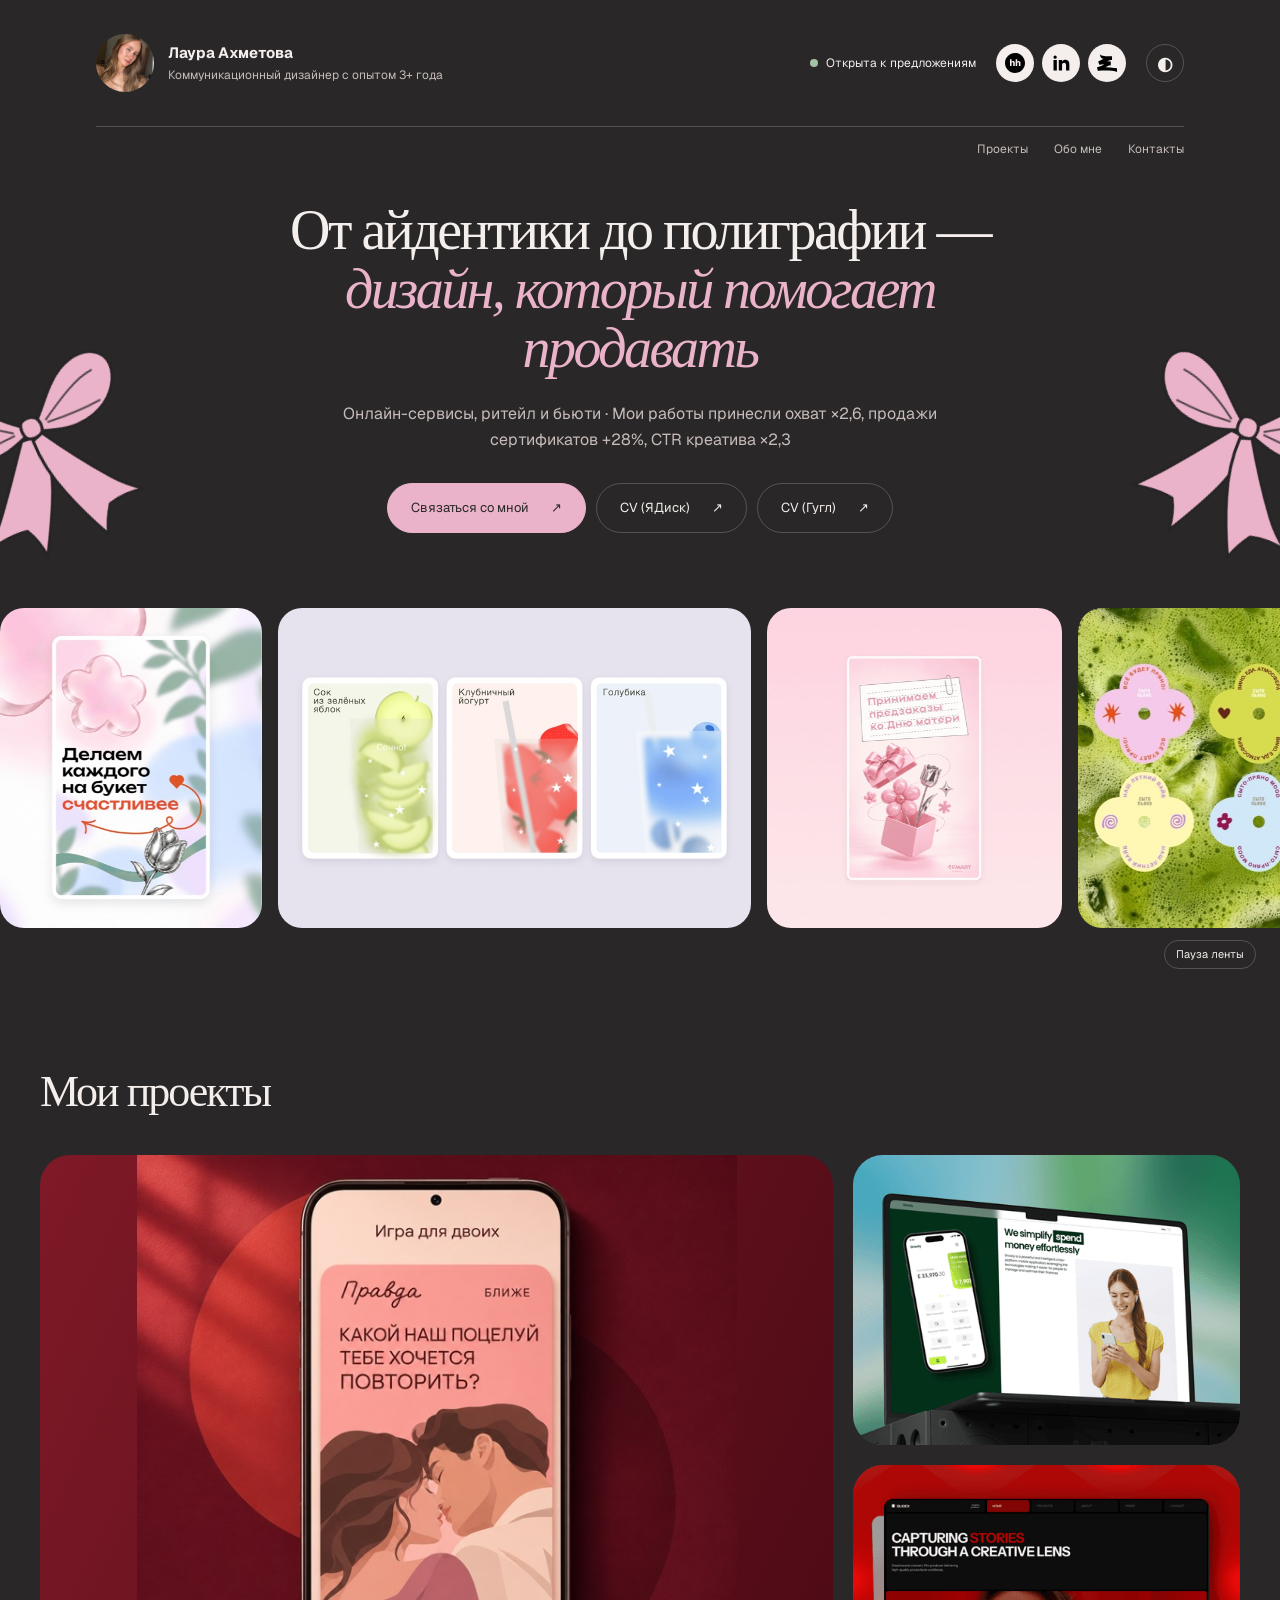
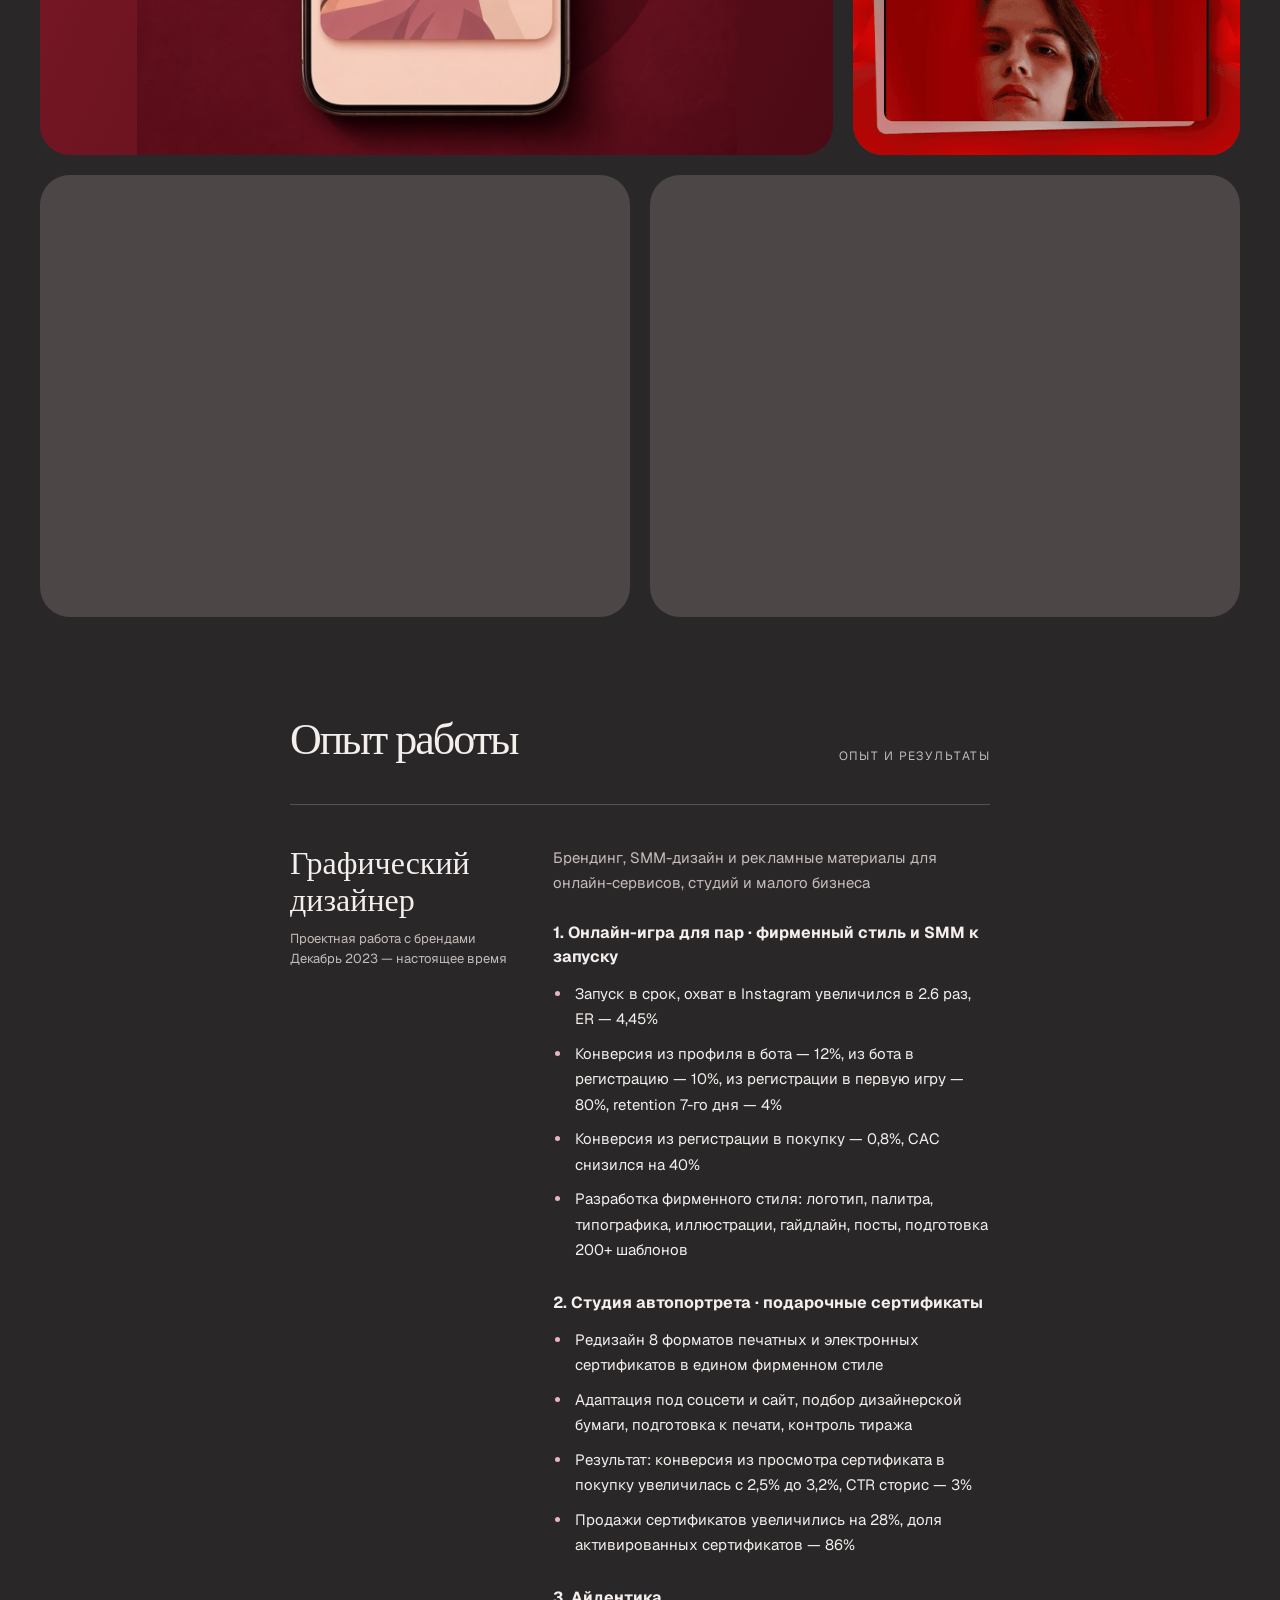
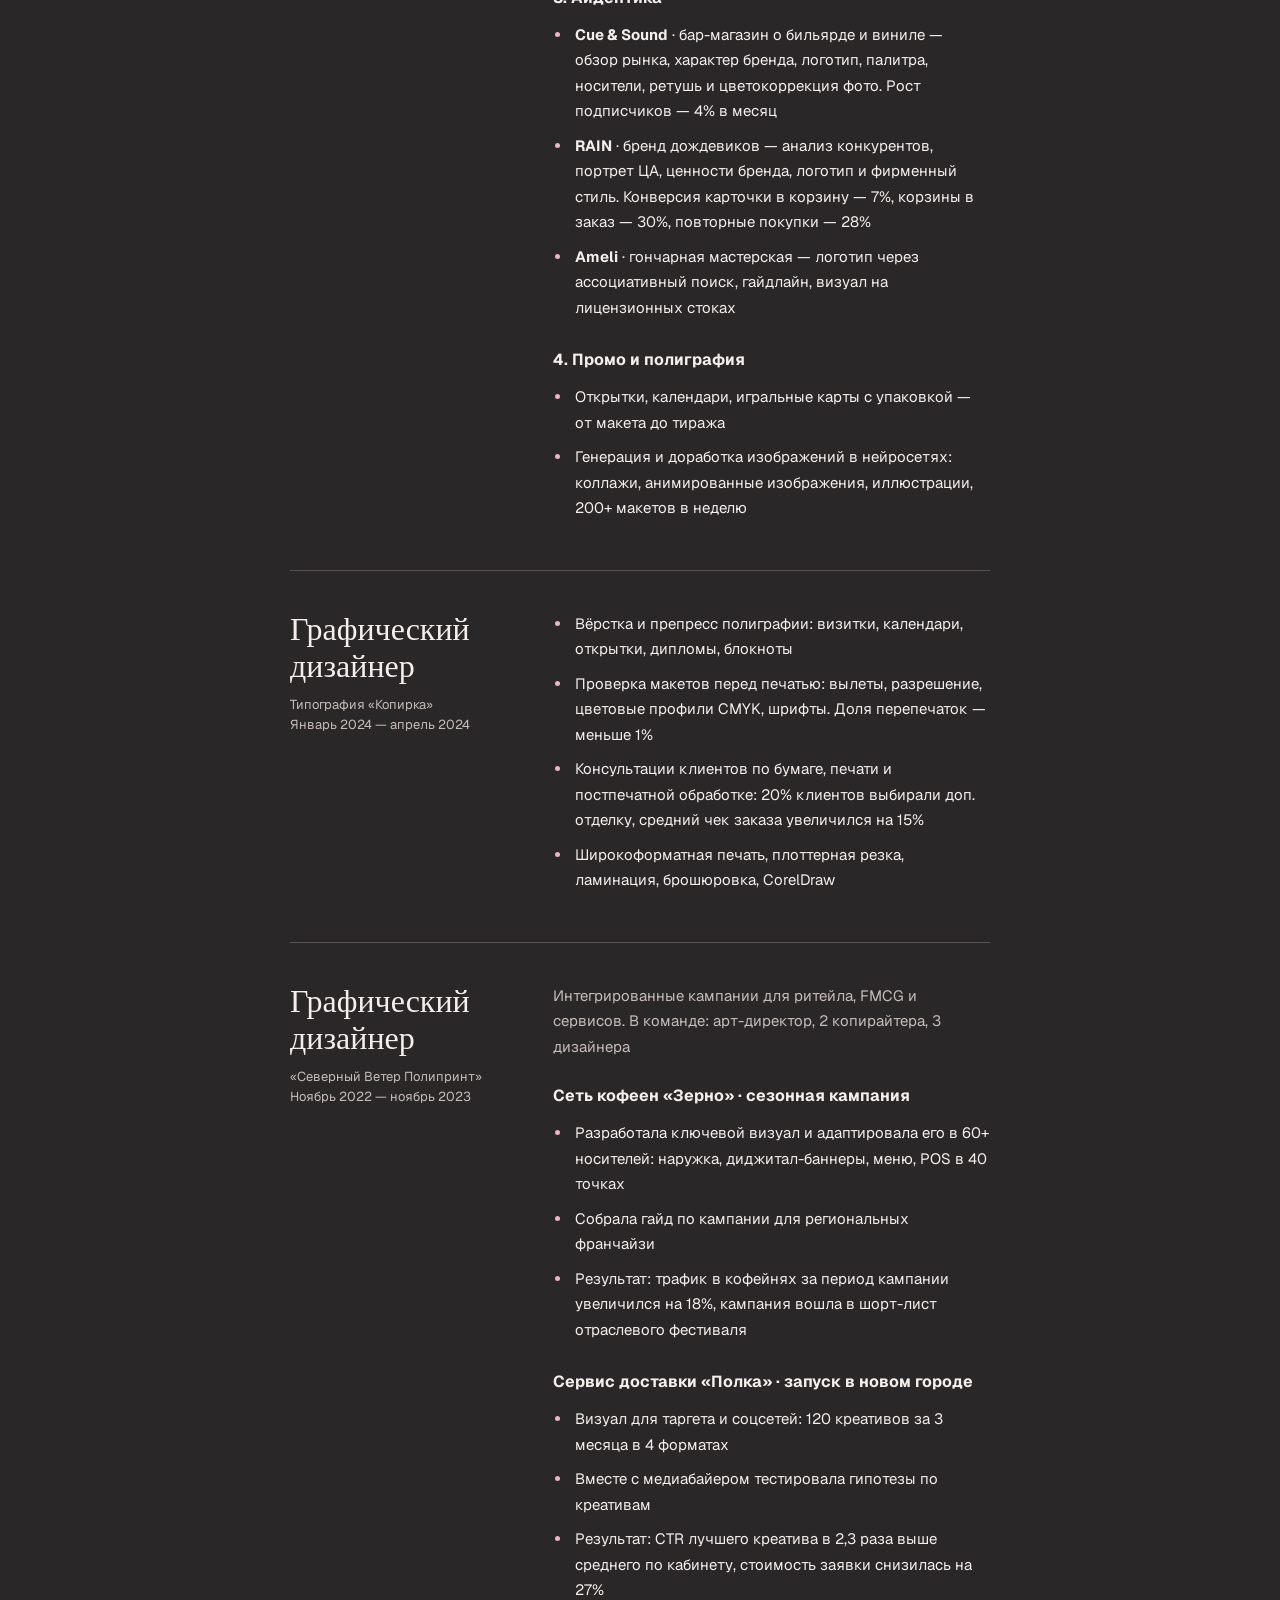
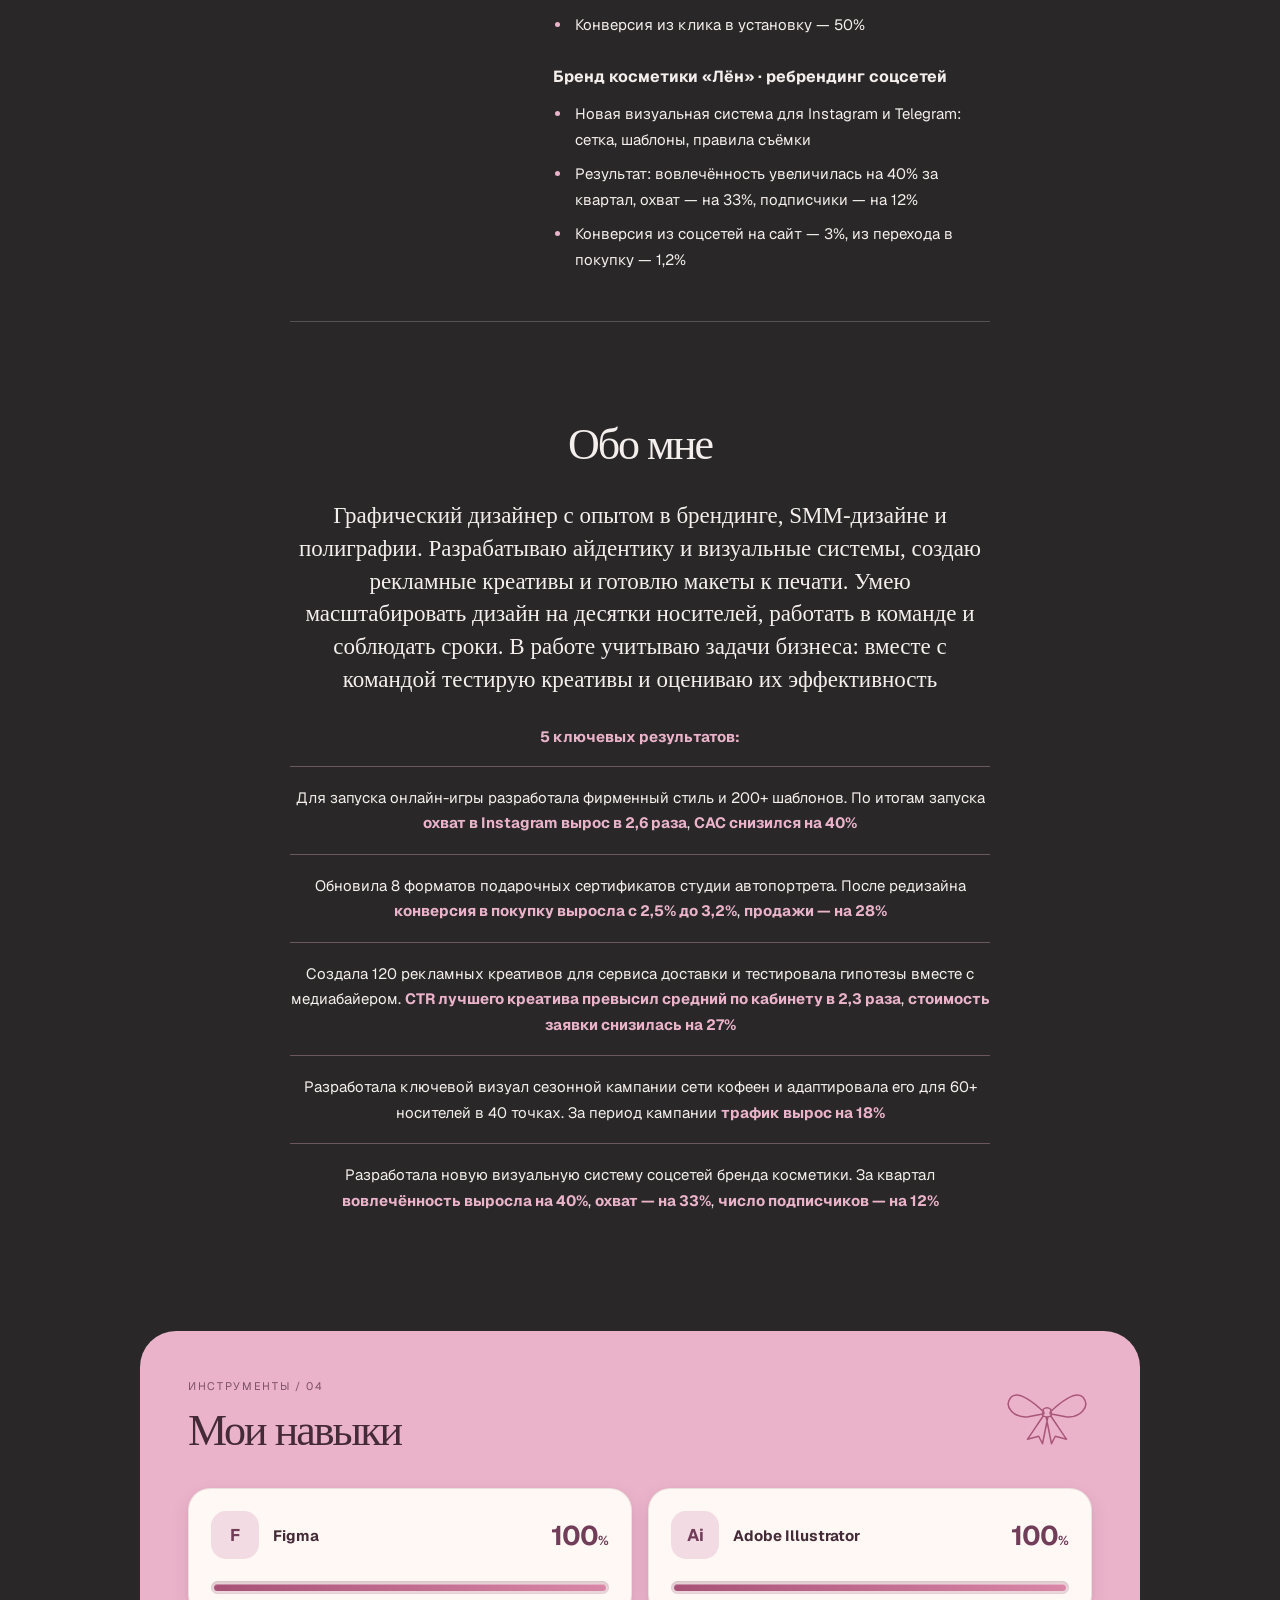
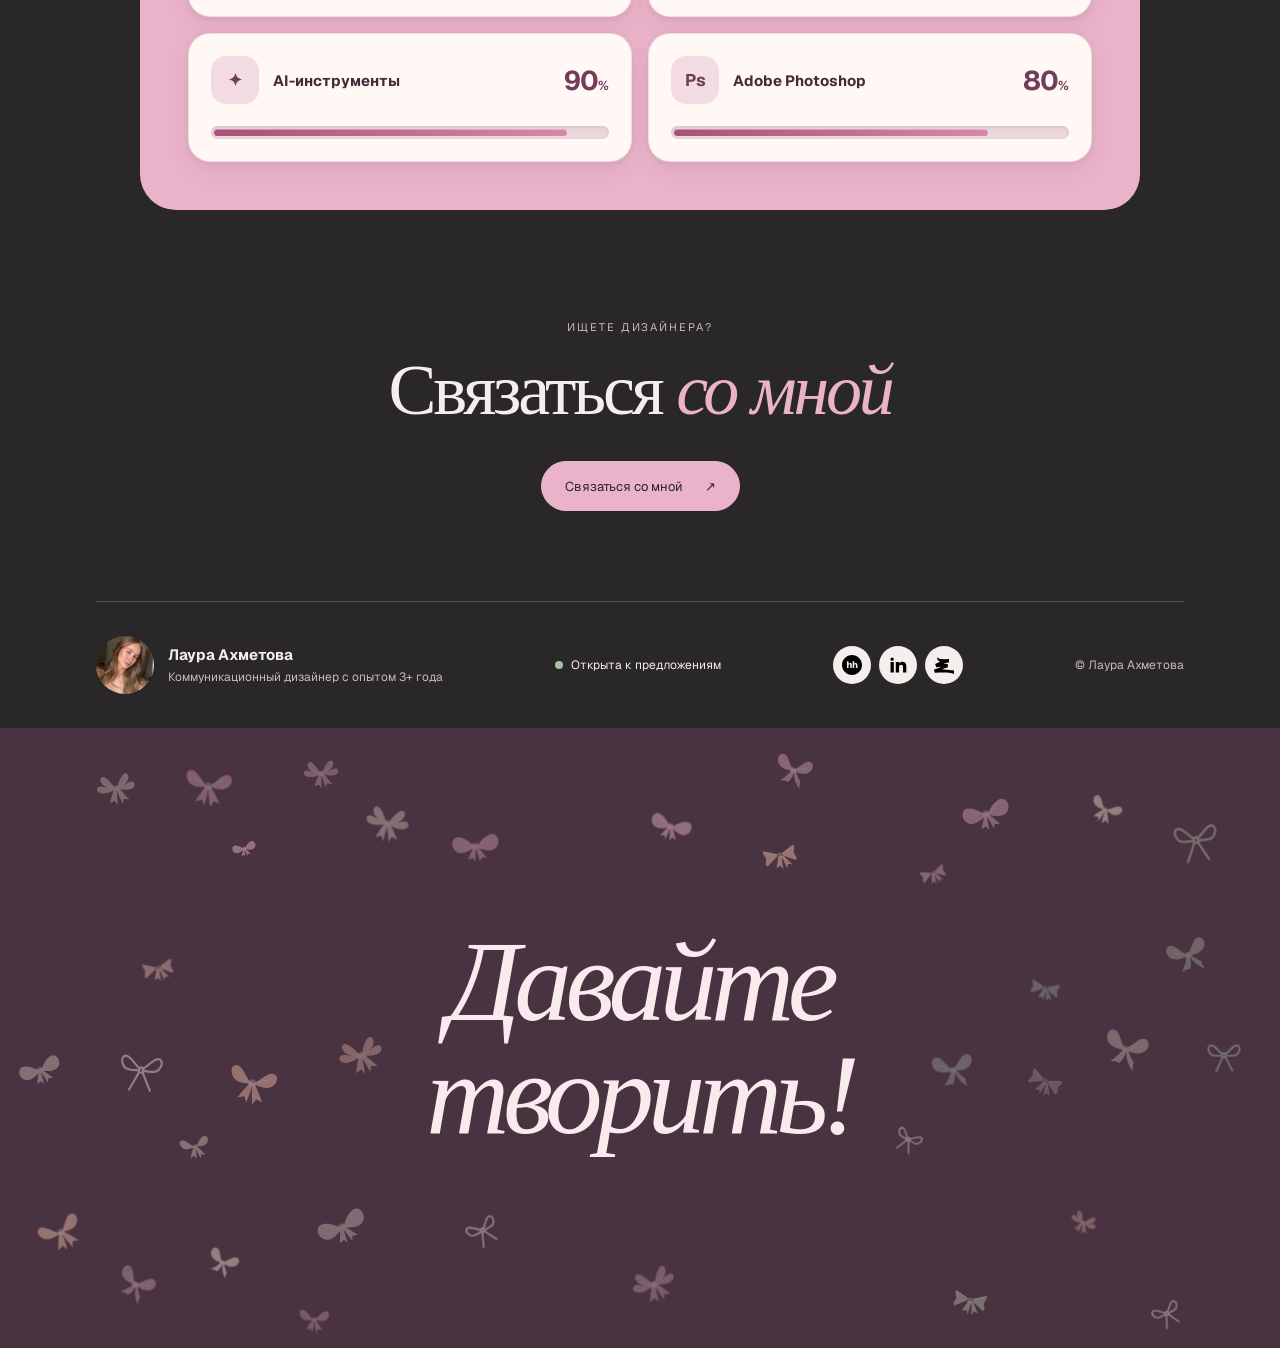
==== commit e9eb213f: "Add the Truth card mockup as the game project cover" ====
--- a/index.html
+++ b/index.html
@@ -1 +1 @@
-<!doctype html><html lang="ru"><head><meta charset="utf-8"><meta name="viewport" content="width=device-width,initial-scale=1"><script>(function(){var nav=performance.getEntriesByType&&performance.getEntriesByType('navigation')[0];var reload=nav?nav.type==='reload':!!(performance.navigation&&performance.navigation.type===1);if(!reload)return;var previous;try{previous=history.scrollRestoration;history.scrollRestoration='manual';}catch(e){}if(location.hash){try{history.replaceState(history.state,'',location.href.split('#')[0]);}catch(e){location.hash='';}}function top(){window.scrollTo(0,0);}window.addEventListener('pageshow',function(){top();requestAnimationFrame(function(){top();requestAnimationFrame(top);});},{once:true});window.addEventListener('pagehide',function(){try{if(previous)history.scrollRestoration=previous;}catch(e){}},{once:true});})();</script><title>Портфолио — Лаура Ахметова</title><link rel="stylesheet" href="assets/site.css?v=5"><link rel="stylesheet" href="assets/ticker.css"><link rel="stylesheet" href="assets/motion.css?v=5"><link rel="stylesheet" href="assets/ambient-bows.css?v=3"><link rel="stylesheet" href="assets/skills.css?v=3"><link rel="stylesheet" href="assets/bow-field.css?v=4"><script src="assets/motion.js?v=2" defer></script><script src="assets/ambient-bows.js?v=3" defer></script><script src="assets/site.js?v=2" defer></script><script src="assets/skills.js" defer></script><script src="assets/bow-field.js?v=4" defer></script><link rel="icon" type="image/svg+xml" href="assets/icons/favicon.svg"><link rel="icon" type="image/png" sizes="32x32" href="assets/icons/favicon-32.png"><link rel="icon" type="image/png" sizes="48x48" href="assets/icons/favicon-48.png"><link rel="apple-touch-icon" sizes="180x180" href="assets/icons/apple-touch-icon.png"></head><body data-theme="dark"><header class="site-header wrap"><a href="index.html" aria-label="На главную"><div class="profile"><img src="assets/img/Cu4nTh9SOAEUHch3rN5iS6zJhA-ade0e6e4.jpg" alt="Лаура Ахметова"><div class="profile-copy"><strong>Лаура Ахметова</strong><span>Коммуникационный дизайнер с опытом 3+ года</span></div></div></a><div class="header-right"><span class="status">Открыта к предложениям</span><div class="socials"><a href="https://hh.ru/applicant/profile/me?hhtmFrom=main" aria-label="hh.ru" target="_blank" rel="noopener"><img src="assets/img/social-hh.svg" alt=""></a><a href="https://www.linkedin.com/in/laura-akhmetova-39777343a/" aria-label="LinkedIn" target="_blank" rel="noopener"><img src="assets/img/social-linkedin.svg" alt=""></a><a href="https://setka.ru/users/019d343f-13d5-7e82-8718-7d80f2fd6895" aria-label="Сетка" target="_blank" rel="noopener"><img src="assets/img/social-setka.svg" alt=""></a></div><button class="theme-toggle" id="theme-toggle" aria-label="Сменить цветовую тему" aria-pressed="false">◐</button></div></header><nav class="section-nav wrap" aria-label="Разделы сайта"><a href="#projects">Проекты</a><a href="#about">Обо мне</a><a href="#contact">Контакты</a></nav><main><section class="hero"><div class="hero-bow-left" data-bow="hero" aria-hidden="true"></div><div class="hero-bow-right" data-bow="hero" aria-hidden="true"></div><div class="hero-inner"><h1>От айдентики до полиграфии — <em>дизайн, который помогает продавать</em></h1><p class="hero-description">Онлайн-сервисы, ритейл и бьюти · Мои работы принесли охват ×2,6, продажи сертификатов +28%, CTR креатива ×2,3</p><div class="hero-actions"><a class="button bow-button primary" href="https://t.me/lrhmtva" target="_blank" rel="noopener">Связаться со мной <span aria-hidden="true">↗</span></a><a class="button bow-button " href="https://disk.yandex.ru/i/1TDg39PJeJOGkw" target="_blank" rel="noopener">CV (ЯДиск) <span aria-hidden="true">↗</span></a><a class="button bow-button " href="https://drive.google.com/file/d/1YU8XrZVeDKVCNOQAvMSn2rMBLlJOJXlB/view?usp=sharing" target="_blank" rel="noopener">CV (Гугл) <span aria-hidden="true">↗</span></a></div></div></section><div class="strip-shell"><div class="strip" aria-label="Примеры работ"><div class="strip-track"><div class="strip-item"><video muted loop playsinline preload="none" data-src="assets/ticker/01.mp4" poster="assets/ticker/01.jpg"></video></div><div class="strip-item"><video muted loop playsinline preload="none" data-src="assets/ticker/02.mp4" poster="assets/ticker/02.jpg"></video></div><div class="strip-item"><video muted loop playsinline preload="none" data-src="assets/ticker/03.mp4" poster="assets/ticker/03.jpg"></video></div><div class="strip-item"><video muted loop playsinline preload="none" data-src="assets/ticker/04.mp4" poster="assets/ticker/04.jpg"></video></div><div class="strip-item"><img src="assets/img/31INRFd8CO7VXvGsdzUMFHO4-512w.webp" alt="" decoding="async"></div><div class="strip-item"><img src="assets/img/ErzbP0UcBAxlnChUCF1LkB25huE-512w.webp" alt="" decoding="async"></div><div class="strip-copy" aria-hidden="true"><div class="strip-item"><video muted loop playsinline preload="none" data-src="assets/ticker/01.mp4" poster="assets/ticker/01.jpg"></video></div><div class="strip-item"><video muted loop playsinline preload="none" data-src="assets/ticker/02.mp4" poster="assets/ticker/02.jpg"></video></div><div class="strip-item"><video muted loop playsinline preload="none" data-src="assets/ticker/03.mp4" poster="assets/ticker/03.jpg"></video></div><div class="strip-item"><video muted loop playsinline preload="none" data-src="assets/ticker/04.mp4" poster="assets/ticker/04.jpg"></video></div><div class="strip-item"><img src="assets/img/31INRFd8CO7VXvGsdzUMFHO4-512w.webp" alt="" decoding="async"></div><div class="strip-item"><img src="assets/img/ErzbP0UcBAxlnChUCF1LkB25huE-512w.webp" alt="" decoding="async"></div></div></div></div><button class="strip-pause" type="button" aria-pressed="false">Пауза ленты</button></div><section class="section wrap" id="projects"><div class="section-head"><h2 class="section-title">Мои проекты</h2></div><div class="project-list"><a class="project-card" href="project-details/igra-dlya-dvoih.html" data-hover-image="assets/img/vZhEWarJivnNCLLARoXgc0Ys5g.png"><img class="project-image" src="assets/img/6sb1JjYXS6TV4Lk4wuybSLhLYvA.png" alt="Игра для двоих" loading="lazy" width="1600" height="1200" decoding="async" srcset="assets/img/6sb1JjYXS6TV4Lk4wuybSLhLYvA-512w.png 512w, assets/img/6sb1JjYXS6TV4Lk4wuybSLhLYvA-1024w.png 1024w, assets/img/6sb1JjYXS6TV4Lk4wuybSLhLYvA.png 1600w" sizes="(max-width: 700px) calc(100vw - 36px), (max-width: 1000px) calc(100vw - 80px), (max-width: 1280px) calc((100vw - 100px) * 0.6667), 793px"><div class="project-caption"><img class="project-logo" src="assets/img/qPDvMqjz7jsJRjTb3AzYMAxqtQA.svg" alt=""><div><div class="project-title">Игра для двоих</div><div class="project-subtitle">Айдентика и SMM для Telegram-игры</div></div><span class="project-arrow" aria-hidden="true">↗</span></div></a><a class="project-card" href="project-details/growly.html" data-hover-image="assets/img/vZhEWarJivnNCLLARoXgc0Ys5g.png"><img class="project-image" src="assets/img/lGU6LhhlX7UVolkKorteot0QMI.png" alt="Growly" loading="lazy" width="4800" height="3600" decoding="async" srcset="assets/img/lGU6LhhlX7UVolkKorteot0QMI-512w.png 512w, assets/img/lGU6LhhlX7UVolkKorteot0QMI-1024w.png 1024w, assets/img/lGU6LhhlX7UVolkKorteot0QMI.png 4800w" sizes="(max-width: 700px) calc(100vw - 36px), (max-width: 1000px) calc((100vw - 100px) / 2), (max-width: 1280px) calc((100vw - 100px) / 3), 387px"><div class="project-caption"><img class="project-logo" src="assets/img/LLGE1p1zXKMIhiXJxukmJOqn94.svg" alt=""><div><div class="project-title">Growly</div><div class="project-subtitle">Empower Your Vision with a Modern, Streamlined Design.</div></div><span class="project-arrow" aria-hidden="true">↗</span></div></a><a class="project-card" href="project-details/glidex.html" data-hover-image="assets/img/PVMr2ShgT1v08X9fNPpsbdRQwmg.png"><img class="project-image" src="assets/img/CLZhCPMlL2EPY75pz7qo4vhGGzw.png" alt="Glidex" loading="lazy" width="1600" height="1200" decoding="async" srcset="assets/img/CLZhCPMlL2EPY75pz7qo4vhGGzw-512w.png 512w, assets/img/CLZhCPMlL2EPY75pz7qo4vhGGzw-1024w.png 1024w, assets/img/CLZhCPMlL2EPY75pz7qo4vhGGzw.png 1600w" sizes="(max-width: 700px) calc(100vw - 36px), (max-width: 1000px) calc((100vw - 100px) / 2), (max-width: 1280px) calc((100vw - 100px) / 3), 387px"><div class="project-caption"><img class="project-logo" src="assets/img/3UBhuourpwlCeqx03V6QWYkok.svg" alt=""><div><div class="project-title">Glidex</div><div class="project-subtitle">Elevating Videography with Stunning Digital Experiences</div></div><span class="project-arrow" aria-hidden="true">↗</span></div></a><a class="project-card" href="project-details/aether-studio.html" data-hover-image="assets/img/2wIifx4QZtr3Qon18QBxcBrtBqg.png"><img class="project-image" src="assets/img/EVgp4FfBKeWyGi51Bui2IUDZsG0.png" alt="Aether Studio" loading="lazy" width="1600" height="1200" decoding="async" srcset="assets/img/EVgp4FfBKeWyGi51Bui2IUDZsG0-512w.png 512w, assets/img/EVgp4FfBKeWyGi51Bui2IUDZsG0-1024w.png 1024w, assets/img/EVgp4FfBKeWyGi51Bui2IUDZsG0.png 1600w" sizes="(max-width: 700px) calc(100vw - 36px), (max-width: 1280px) calc((100vw - 100px) / 2), 590px"><div class="project-caption"><img class="project-logo" src="assets/img/gYoAsCKXdkDg7dbQ7ETRorhhA0.svg" alt=""><div><div class="project-title">Aether Studio</div><div class="project-subtitle">Where Architecture Meets Digital Excellence</div></div><span class="project-arrow" aria-hidden="true">↗</span></div></a><a class="project-card" href="project-details/vaultx.html" data-hover-image="assets/img/A0VELO2iy2lgenZQRJTzyFov7oY.png"><img class="project-image" src="assets/img/6WFXJKIrqOV3OI4Ic0ghq3vf0fw.png" alt="VaultX" loading="lazy" width="1600" height="1200" decoding="async" srcset="assets/img/6WFXJKIrqOV3OI4Ic0ghq3vf0fw-512w.png 512w, assets/img/6WFXJKIrqOV3OI4Ic0ghq3vf0fw-1024w.png 1024w, assets/img/6WFXJKIrqOV3OI4Ic0ghq3vf0fw.png 1600w" sizes="(max-width: 700px) calc(100vw - 36px), (max-width: 1280px) calc((100vw - 100px) / 2), 590px"><div class="project-caption"><img class="project-logo" src="assets/img/zRnuXrGDox7dVChfMCVhCEI6bZA.svg" alt=""><div><div class="project-title">VaultX</div><div class="project-subtitle">The Future of Blockchain &amp; Web3 Experiences</div></div><span class="project-arrow" aria-hidden="true">↗</span></div></a></div></section><section class="section wrap" id="experience"><div class="section-head"><h2 class="section-title">Опыт работы</h2><span class="section-note">Опыт и результаты</span></div><div class="experience-list"><article class="experience"><div><h3>Графический дизайнер</h3><div class="experience-meta">Проектная работа с брендами<br>Декабрь 2023 — настоящее время</div></div><div class="experience-copy"><p class="experience-lead">Брендинг, SMM-дизайн и рекламные материалы для онлайн-сервисов, студий и малого бизнеса</p><div class="experience-group"><h4>1. Онлайн-игра для пар · фирменный стиль и SMM к запуску</h4><ul><li>Запуск в срок, охват в Instagram увеличился в 2.6 раз, ER — 4,45%</li><li>Конверсия из профиля в бота — 12%, из бота в регистрацию — 10%, из регистрации в первую игру — 80%, retention 7-го дня — 4%</li><li>Конверсия из регистрации в покупку — 0,8%, CAC снизился на 40%</li><li>Разработка фирменного стиля: логотип, палитра, типографика, иллюстрации, гайдлайн, посты, подготовка 200+ шаблонов</li></ul></div><div class="experience-group"><h4>2. Студия автопортрета · подарочные сертификаты</h4><ul><li>Редизайн 8 форматов печатных и электронных сертификатов в едином фирменном стиле</li><li>Адаптация под соцсети и сайт, подбор дизайнерской бумаги, подготовка к печати, контроль тиража</li><li>Результат: конверсия из просмотра сертификата в покупку увеличилась с 2,5% до 3,2%, CTR сторис — 3%</li><li>Продажи сертификатов увеличились на 28%, доля активированных сертификатов — 86%</li></ul></div><div class="experience-group"><h4>3. Айдентика</h4><ul><li><strong>Cue &amp; Sound</strong> · бар-магазин о бильярде и виниле — обзор рынка, характер бренда, логотип, палитра, носители, ретушь и цветокоррекция фото. Рост подписчиков — 4% в месяц</li><li><strong>RAIN</strong> · бренд дождевиков — анализ конкурентов, портрет ЦА, ценности бренда, логотип и фирменный стиль. Конверсия карточки в корзину — 7%, корзины в заказ — 30%, повторные покупки — 28%</li><li><strong>Ameli</strong> · гончарная мастерская — логотип через ассоциативный поиск, гайдлайн, визуал на лицензионных стоках</li></ul></div><div class="experience-group"><h4>4. Промо и полиграфия</h4><ul><li>Открытки, календари, игральные карты с упаковкой — от макета до тиража</li><li>Генерация и доработка изображений в нейросетях: коллажи, анимированные изображения, иллюстрации, 200+ макетов в неделю</li></ul></div></div></article><article class="experience"><div><h3>Графический дизайнер</h3><div class="experience-meta">Типография «Копирка»<br>Январь 2024 — апрель 2024</div></div><div class="experience-copy"><ul><li>Вёрстка и препресс полиграфии: визитки, календари, открытки, дипломы, блокноты</li><li>Проверка макетов перед печатью: вылеты, разрешение, цветовые профили CMYK, шрифты. Доля перепечаток — меньше 1%</li><li>Консультации клиентов по бумаге, печати и постпечатной обработке: 20% клиентов выбирали доп. отделку, средний чек заказа увеличился на 15%</li><li>Широкоформатная печать, плоттерная резка, ламинация, брошюровка, CorelDraw</li></ul></div></article><article class="experience"><div><h3>Графический дизайнер</h3><div class="experience-meta">«Северный Ветер Полипринт»<br>Ноябрь 2022 — ноябрь 2023</div></div><div class="experience-copy"><p class="experience-lead">Интегрированные кампании для ритейла, FMCG и сервисов. В команде: арт-директор, 2 копирайтера, 3 дизайнера</p><div class="experience-group"><h4>Сеть кофеен «Зерно» · сезонная кампания</h4><ul><li>Разработала ключевой визуал и адаптировала его в 60+ носителей: наружка, диджитал-баннеры, меню, POS в 40 точках</li><li>Собрала гайд по кампании для региональных франчайзи</li><li>Результат: трафик в кофейнях за период кампании увеличился на 18%, кампания вошла в шорт-лист отраслевого фестиваля</li></ul></div><div class="experience-group"><h4>Сервис доставки «Полка» · запуск в новом городе</h4><ul><li>Визуал для таргета и соцсетей: 120 креативов за 3 месяца в 4 форматах</li><li>Вместе с медиабайером тестировала гипотезы по креативам</li><li>Результат: CTR лучшего креатива в 2,3 раза выше среднего по кабинету, стоимость заявки снизилась на 27%</li><li>Конверсия из клика в установку — 50%</li></ul></div><div class="experience-group"><h4>Бренд косметики «Лён» · ребрендинг соцсетей</h4><ul><li>Новая визуальная система для Instagram и Telegram: сетка, шаблоны, правила съёмки</li><li>Результат: вовлечённость увеличилась на 40% за квартал, охват — на 33%, подписчики — на 12%</li><li>Конверсия из соцсетей на сайт — 3%, из перехода в покупку — 1,2%</li></ul></div></div></article></div></section><section class="section wrap" id="about"><div class="about-grid"><h2 class="section-title">Обо мне</h2><div><p class="about-copy">Графический дизайнер с опытом в брендинге, SMM-дизайне и полиграфии. Разрабатываю айдентику и визуальные системы, создаю рекламные креативы и готовлю макеты к печати. Умею масштабировать дизайн на десятки носителей, работать в команде и соблюдать сроки. В работе учитываю задачи бизнеса: вместе с командой тестирую креативы и оцениваю их эффективность</p><div class="experience-copy about-results"><p class="about-results-title">5 ключевых результатов:</p><p>Для запуска онлайн-игры разработала фирменный стиль и 200+ шаблонов. По итогам запуска <strong>охват в Instagram вырос в 2,6 раза</strong>, <strong>CAC снизился на 40%</strong></p><p>Обновила 8 форматов подарочных сертификатов студии автопортрета. После редизайна <strong>конверсия в покупку выросла с 2,5% до 3,2%</strong>, <strong>продажи — на 28%</strong></p><p>Создала 120 рекламных креативов для сервиса доставки и тестировала гипотезы вместе с медиабайером. <strong>CTR лучшего креатива превысил средний по кабинету в 2,3 раза</strong>, <strong>стоимость заявки снизилась на 27%</strong></p><p>Разработала ключевой визуал сезонной кампании сети кофеен и адаптировала его для 60+ носителей в 40 точках. За период кампании <strong>трафик вырос на 18%</strong></p><p>Разработала новую визуальную систему соцсетей бренда косметики. За квартал <strong>вовлечённость выросла на 40%</strong>, <strong>охват — на 33%</strong>, <strong>число подписчиков — на 12%</strong></p></div></div></div></section><section class="section wrap" id="skills" aria-labelledby="skills-title"><div class="skills-heading"><div><span class="skills-eyebrow">Инструменты / 04</span><h2 class="section-title" id="skills-title">Мои навыки</h2></div><svg class="skills-bow" viewBox="0 0 120 90" fill="none" aria-hidden="true"><path d="M56 44C43 31 21 14 12 24 1 37 17 52 35 50L56 46M64 44C77 31 99 14 108 24 119 37 103 52 85 50L64 46M55 49C48 59 41 70 34 80L49 76 54 86 61 51M65 49C72 59 79 70 86 80L71 76 66 86 59 51M55 40Q60 36 65 40L66 48Q60 53 54 48Z" stroke="currentColor" stroke-width="2" stroke-linejoin="round" stroke-linecap="round"/></svg></div><div class="skills-cards"><article class="skill-card"><div class="skill-card-top"><span class="skill-monogram" aria-hidden="true">F</span><div class="skill-info"><h3>Figma</h3></div><span class="skill-value" aria-hidden="true">100<small>%</small></span></div><div class="skill-meter" role="progressbar" aria-label="Figma" aria-valuemin="0" aria-valuemax="100" aria-valuenow="100"><span class="skill-fill" style="--level:100%;--delay:0ms"></span></div></article><article class="skill-card"><div class="skill-card-top"><span class="skill-monogram" aria-hidden="true">Ai</span><div class="skill-info"><h3>Adobe Illustrator</h3></div><span class="skill-value" aria-hidden="true">100<small>%</small></span></div><div class="skill-meter" role="progressbar" aria-label="Adobe Illustrator" aria-valuemin="0" aria-valuemax="100" aria-valuenow="100"><span class="skill-fill" style="--level:100%;--delay:100ms"></span></div></article><article class="skill-card"><div class="skill-card-top"><span class="skill-monogram" aria-hidden="true">✦</span><div class="skill-info"><h3>AI-инструменты</h3></div><span class="skill-value" aria-hidden="true">90<small>%</small></span></div><div class="skill-meter" role="progressbar" aria-label="AI-инструменты" aria-valuemin="0" aria-valuemax="100" aria-valuenow="90"><span class="skill-fill" style="--level:90%;--delay:200ms"></span></div></article><article class="skill-card"><div class="skill-card-top"><span class="skill-monogram" aria-hidden="true">Ps</span><div class="skill-info"><h3>Adobe Photoshop</h3></div><span class="skill-value" aria-hidden="true">80<small>%</small></span></div><div class="skill-meter" role="progressbar" aria-label="Adobe Photoshop" aria-valuemin="0" aria-valuemax="100" aria-valuenow="80"><span class="skill-fill" style="--level:80%;--delay:300ms"></span></div></article></div></section><section class="contact" id="contact"><div class="eyebrow">Ищете дизайнера?</div><h2>Связаться <em style="color:var(--pink)">со мной</em></h2><a class="button primary bow-button" href="https://t.me/lrhmtva" target="_blank" rel="noopener">Связаться со мной <span aria-hidden="true">↗</span></a></section></main><footer class="footer wrap"><div class="profile"><img src="assets/img/Cu4nTh9SOAEUHch3rN5iS6zJhA-ade0e6e4.jpg" alt="Лаура Ахметова"><div class="profile-copy"><strong>Лаура Ахметова</strong><span>Коммуникационный дизайнер с опытом 3+ года</span></div></div><span class="status">Открыта к предложениям</span><div class="socials"><a href="https://hh.ru/applicant/profile/me?hhtmFrom=main" aria-label="hh.ru" target="_blank" rel="noopener"><img src="assets/img/social-hh.svg" alt=""></a><a href="https://www.linkedin.com/in/laura-akhmetova-39777343a/" aria-label="LinkedIn" target="_blank" rel="noopener"><img src="assets/img/social-linkedin.svg" alt=""></a><a href="https://setka.ru/users/019d343f-13d5-7e82-8718-7d80f2fd6895" aria-label="Сетка" target="_blank" rel="noopener"><img src="assets/img/social-setka.svg" alt=""></a></div><small>© Лаура Ахметова</small></footer><section class="bow-field" aria-labelledby="bow-field-title"><svg class="bow-field-defs" xmlns="http://www.w3.org/2000/svg" aria-hidden="true" focusable="false"><defs><symbol id="field-classic" viewBox="0 0 160 160"><path fill="currentColor" d="M73 75C55 62 36 28 18 35 1 42 9 69 25 78c14 8 31 6 47 3-9 15-18 30-25 49l20-8 9 18c4-20 6-40 6-57 2 19 7 39 14 58l8-19 20 6c-11-18-23-35-35-49 17 4 35 6 48-2 16-10 21-36 4-42-19-7-37 26-55 40z"/><path fill="#fff8f4" opacity=".45" d="M71 68q9-5 18 0l3 16q-12 7-24 0z"/><path d="M30 55q16 5 35 17m65-17q-16 5-35 17" fill="none" stroke="#fff8f4" opacity=".45" stroke-width="3" stroke-linecap="round"/></symbol><symbol id="field-plump" viewBox="0 0 160 160"><path fill="currentColor" d="M72 72C54 50 26 37 15 51 3 66 12 89 28 94c14 5 30-2 44-9-6 11-12 22-17 34l15-5 7 13 5-42 10 42 6-13 16 4c-8-14-15-25-23-34 15 7 32 14 46 9 17-6 24-29 12-43-13-14-39 0-57 22z"/><path fill="#fff8f4" opacity=".45" d="M71 68q9-5 18 0l3 16q-12 7-24 0z"/><path d="M30 55q16 5 35 17m65-17q-16 5-35 17" fill="none" stroke="#fff8f4" opacity=".45" stroke-width="3" stroke-linecap="round"/></symbol><symbol id="field-skinny" viewBox="0 0 160 160"><path d="M75 73C56 58 35 28 22 38 9 48 21 76 37 78q16 3 37 0M85 73c19-15 40-45 53-35 13 10 1 38-15 40q-16 3-37 0M74 84C67 103 58 121 48 143M86 84c8 18 18 36 29 56M75 70q5-4 10 0l2 13q-7 5-14 0z" fill="none" stroke="currentColor" stroke-width="7" stroke-linecap="round" stroke-linejoin="round"/></symbol><symbol id="field-angular" viewBox="0 0 160 160"><path fill="currentColor" d="M16 45 70 70 65 82 19 111 13 102 21 78 12 54zM144 45 90 70 95 82l46 29 6-9-8-24 9-24zM72 82l-18 45 19-7 8 19 5-54 12 53 7-18 18 6-29-45z"/><path fill="#fff8f4" opacity=".45" d="M71 68q9-5 18 0l3 16q-12 7-24 0z"/><path d="M30 55q16 5 35 17m65-17q-16 5-35 17" fill="none" stroke="#fff8f4" opacity=".45" stroke-width="3" stroke-linecap="round"/></symbol><symbol id="field-double" viewBox="0 0 160 160"><path fill="currentColor" d="M75 72C63 48 44 18 31 29 19 38 31 60 52 72 33 61 9 54 8 71c-1 18 28 25 61 13L48 131l20-8 9 18 5-52 14 50 7-18 21 6-29-44c30 13 59 6 58-12-1-17-25-10-44 1 21-12 33-34 21-43-13-11-32 19-44 43z"/><path fill="#fff8f4" opacity=".45" d="M71 68q9-5 18 0l3 16q-12 7-24 0z"/><path d="M30 55q16 5 35 17m65-17q-16 5-35 17" fill="none" stroke="#fff8f4" opacity=".45" stroke-width="3" stroke-linecap="round"/></symbol><symbol id="field-flow" viewBox="0 0 160 160"><path fill="currentColor" d="M75 72C58 57 45 23 25 28 5 33 9 65 27 75c14 8 31 8 47 5-7 18-17 32-30 48 13-5 22-5 31-3 8-16 11-29 11-43 4 23 17 40 38 56-5-11-6-20-5-28-12-10-22-20-26-30 15 3 33 0 45-10 16-14 13-40-5-42-19-2-30 27-48 43z"/><path fill="#fff8f4" opacity=".45" d="M71 68q9-5 18 0l3 16q-12 7-24 0z"/><path d="M30 55q16 5 35 17m65-17q-16 5-35 17" fill="none" stroke="#fff8f4" opacity=".45" stroke-width="3" stroke-linecap="round"/></symbol></defs></svg><h2 class="bow-field-title" id="bow-field-title">Давайте<br>творить!</h2><div class="bow-field-grid" aria-hidden="true"><div class="field-bow field-blush" style="--x:40%;--y:5%;--bow-size:51px;--bow-mobile:32px;--tilt:8deg;--alpha:0.35"><svg viewBox="0 0 160 160" focusable="false" aria-hidden="true"><use href="#field-classic"></use></svg></div><div class="field-bow field-ivory" style="--x:31%;--y:97%;--bow-size:54px;--bow-mobile:27px;--tilt:-25deg;--alpha:0.31"><svg viewBox="0 0 160 160" focusable="false" aria-hidden="true"><use href="#field-plump"></use></svg></div><div class="field-bow field-sage" style="--x:4%;--y:67%;--bow-size:51px;--bow-mobile:25px;--tilt:-6deg;--alpha:0.42"><svg viewBox="0 0 160 160" focusable="false" aria-hidden="true"><use href="#field-skinny"></use></svg></div><div class="field-bow field-peach" style="--x:92%;--y:71%;--bow-size:38px;--bow-mobile:29px;--tilt:-13deg;--alpha:0.48"><svg viewBox="0 0 160 160" focusable="false" aria-hidden="true"><use href="#field-angular"></use></svg></div><div class="field-bow field-mauve" style="--x:48%;--y:3%;--bow-size:38px;--bow-mobile:20px;--tilt:-4deg;--alpha:0.40"><svg viewBox="0 0 160 160" focusable="false" aria-hidden="true"><use href="#field-double"></use></svg></div><div class="field-bow field-cream" style="--x:6%;--y:94%;--bow-size:50px;--bow-mobile:18px;--tilt:17deg;--alpha:0.32"><svg viewBox="0 0 160 160" focusable="false" aria-hidden="true"><use href="#field-flow"></use></svg></div><div class="field-bow field-peach" style="--x:5%;--y:63%;--bow-size:48px;--bow-mobile:22px;--tilt:-16deg;--alpha:0.36"><svg viewBox="0 0 160 160" focusable="false" aria-hidden="true"><use href="#field-double"></use></svg></div><div class="field-bow field-sage" style="--x:93%;--y:39%;--bow-size:46px;--bow-mobile:24px;--tilt:-17deg;--alpha:0.33"><svg viewBox="0 0 160 160" focusable="false" aria-hidden="true"><use href="#field-flow"></use></svg></div><div class="field-bow field-cream" style="--x:12%;--y:5%;--bow-size:35px;--bow-mobile:32px;--tilt:28deg;--alpha:0.46"><svg viewBox="0 0 160 160" focusable="false" aria-hidden="true"><use href="#field-classic"></use></svg></div><div class="field-bow field-blush" style="--x:59%;--y:97%;--bow-size:51px;--bow-mobile:29px;--tilt:-5deg;--alpha:0.36"><svg viewBox="0 0 160 160" focusable="false" aria-hidden="true"><use href="#field-plump"></use></svg></div><div class="field-bow field-ivory" style="--x:7%;--y:58%;--bow-size:37px;--bow-mobile:18px;--tilt:-29deg;--alpha:0.45"><svg viewBox="0 0 160 160" focusable="false" aria-hidden="true"><use href="#field-skinny"></use></svg></div><div class="field-bow field-mauve" style="--x:94%;--y:61%;--bow-size:38px;--bow-mobile:22px;--tilt:25deg;--alpha:0.31"><svg viewBox="0 0 160 160" focusable="false" aria-hidden="true"><use href="#field-angular"></use></svg></div><div class="field-bow field-sage" style="--x:23%;--y:9%;--bow-size:33px;--bow-mobile:30px;--tilt:12deg;--alpha:0.31"><svg viewBox="0 0 160 160" focusable="false" aria-hidden="true"><use href="#field-angular"></use></svg></div><div class="field-bow field-peach" style="--x:28%;--y:93%;--bow-size:52px;--bow-mobile:32px;--tilt:14deg;--alpha:0.45"><svg viewBox="0 0 160 160" focusable="false" aria-hidden="true"><use href="#field-classic"></use></svg></div><div class="field-bow field-mauve" style="--x:4%;--y:31%;--bow-size:43px;--bow-mobile:20px;--tilt:29deg;--alpha:0.42"><svg viewBox="0 0 160 160" focusable="false" aria-hidden="true"><use href="#field-flow"></use></svg></div><div class="field-bow field-cream" style="--x:95%;--y:29%;--bow-size:42px;--bow-mobile:20px;--tilt:-9deg;--alpha:0.32"><svg viewBox="0 0 160 160" focusable="false" aria-hidden="true"><use href="#field-double"></use></svg></div><div class="field-bow field-blush" style="--x:52%;--y:10%;--bow-size:52px;--bow-mobile:28px;--tilt:-16deg;--alpha:0.39"><svg viewBox="0 0 160 160" focusable="false" aria-hidden="true"><use href="#field-plump"></use></svg></div><div class="field-bow field-ivory" style="--x:6%;--y:88%;--bow-size:33px;--bow-mobile:24px;--tilt:-27deg;--alpha:0.45"><svg viewBox="0 0 160 160" focusable="false" aria-hidden="true"><use href="#field-skinny"></use></svg></div><div class="field-bow field-blush" style="--x:7%;--y:64%;--bow-size:33px;--bow-mobile:20px;--tilt:4deg;--alpha:0.30"><svg viewBox="0 0 160 160" focusable="false" aria-hidden="true"><use href="#field-classic"></use></svg></div><div class="field-bow field-ivory" style="--x:97%;--y:43%;--bow-size:46px;--bow-mobile:27px;--tilt:-21deg;--alpha:0.33"><svg viewBox="0 0 160 160" focusable="false" aria-hidden="true"><use href="#field-plump"></use></svg></div><div class="field-bow field-sage" style="--x:6%;--y:8%;--bow-size:39px;--bow-mobile:21px;--tilt:0deg;--alpha:0.45"><svg viewBox="0 0 160 160" focusable="false" aria-hidden="true"><use href="#field-skinny"></use></svg></div><div class="field-bow field-peach" style="--x:40%;--y:96%;--bow-size:35px;--bow-mobile:18px;--tilt:-12deg;--alpha:0.41"><svg viewBox="0 0 160 160" focusable="false" aria-hidden="true"><use href="#field-angular"></use></svg></div><div class="field-bow field-mauve" style="--x:8%;--y:63%;--bow-size:47px;--bow-mobile:25px;--tilt:-19deg;--alpha:0.39"><svg viewBox="0 0 160 160" focusable="false" aria-hidden="true"><use href="#field-double"></use></svg></div><div class="field-bow field-cream" style="--x:96%;--y:49%;--bow-size:35px;--bow-mobile:31px;--tilt:26deg;--alpha:0.45"><svg viewBox="0 0 160 160" focusable="false" aria-hidden="true"><use href="#field-flow"></use></svg></div><div class="field-bow field-peach" style="--x:30%;--y:3%;--bow-size:29px;--bow-mobile:31px;--tilt:26deg;--alpha:0.32"><svg viewBox="0 0 160 160" focusable="false" aria-hidden="true"><use href="#field-double"></use></svg></div><div class="field-bow field-sage" style="--x:14%;--y:94%;--bow-size:47px;--bow-mobile:26px;--tilt:-7deg;--alpha:0.32"><svg viewBox="0 0 160 160" focusable="false" aria-hidden="true"><use href="#field-flow"></use></svg></div><div class="field-bow field-cream" style="--x:7%;--y:54%;--bow-size:32px;--bow-mobile:30px;--tilt:-12deg;--alpha:0.37"><svg viewBox="0 0 160 160" focusable="false" aria-hidden="true"><use href="#field-classic"></use></svg></div><div class="field-bow field-blush" style="--x:96%;--y:33%;--bow-size:45px;--bow-mobile:25px;--tilt:17deg;--alpha:0.45"><svg viewBox="0 0 160 160" focusable="false" aria-hidden="true"><use href="#field-plump"></use></svg></div><div class="field-bow field-ivory" style="--x:33%;--y:6%;--bow-size:50px;--bow-mobile:20px;--tilt:6deg;--alpha:0.41"><svg viewBox="0 0 160 160" focusable="false" aria-hidden="true"><use href="#field-skinny"></use></svg></div><div class="field-bow field-mauve" style="--x:16%;--y:93%;--bow-size:29px;--bow-mobile:23px;--tilt:-20deg;--alpha:0.45"><svg viewBox="0 0 160 160" focusable="false" aria-hidden="true"><use href="#field-angular"></use></svg></div><div class="field-bow field-sage" style="--x:6%;--y:62%;--bow-size:38px;--bow-mobile:27px;--tilt:11deg;--alpha:0.42"><svg viewBox="0 0 160 160" focusable="false" aria-hidden="true"><use href="#field-angular"></use></svg></div><div class="field-bow field-peach" style="--x:93%;--y:41%;--bow-size:47px;--bow-mobile:22px;--tilt:-25deg;--alpha:0.46"><svg viewBox="0 0 160 160" focusable="false" aria-hidden="true"><use href="#field-classic"></use></svg></div><div class="field-bow field-mauve" style="--x:61%;--y:10%;--bow-size:42px;--bow-mobile:29px;--tilt:17deg;--alpha:0.46"><svg viewBox="0 0 160 160" focusable="false" aria-hidden="true"><use href="#field-flow"></use></svg></div><div class="field-bow field-cream" style="--x:53%;--y:92%;--bow-size:47px;--bow-mobile:21px;--tilt:10deg;--alpha:0.36"><svg viewBox="0 0 160 160" focusable="false" aria-hidden="true"><use href="#field-double"></use></svg></div><div class="field-bow field-blush" style="--x:6%;--y:27%;--bow-size:26px;--bow-mobile:18px;--tilt:-14deg;--alpha:0.47"><svg viewBox="0 0 160 160" focusable="false" aria-hidden="true"><use href="#field-plump"></use></svg></div><div class="field-bow field-ivory" style="--x:93%;--y:70%;--bow-size:31px;--bow-mobile:32px;--tilt:28deg;--alpha:0.47"><svg viewBox="0 0 160 160" focusable="false" aria-hidden="true"><use href="#field-skinny"></use></svg></div></div></section></body></html>+<!doctype html><html lang="ru"><head><meta charset="utf-8"><meta name="viewport" content="width=device-width,initial-scale=1"><script>(function(){var nav=performance.getEntriesByType&&performance.getEntriesByType('navigation')[0];var reload=nav?nav.type==='reload':!!(performance.navigation&&performance.navigation.type===1);if(!reload)return;var previous;try{previous=history.scrollRestoration;history.scrollRestoration='manual';}catch(e){}if(location.hash){try{history.replaceState(history.state,'',location.href.split('#')[0]);}catch(e){location.hash='';}}function top(){window.scrollTo(0,0);}window.addEventListener('pageshow',function(){top();requestAnimationFrame(function(){top();requestAnimationFrame(top);});},{once:true});window.addEventListener('pagehide',function(){try{if(previous)history.scrollRestoration=previous;}catch(e){}},{once:true});})();</script><title>Портфолио — Лаура Ахметова</title><link rel="stylesheet" href="assets/site.css?v=6"><link rel="stylesheet" href="assets/ticker.css"><link rel="stylesheet" href="assets/motion.css?v=5"><link rel="stylesheet" href="assets/ambient-bows.css?v=3"><link rel="stylesheet" href="assets/skills.css?v=3"><link rel="stylesheet" href="assets/bow-field.css?v=4"><script src="assets/motion.js?v=2" defer></script><script src="assets/ambient-bows.js?v=3" defer></script><script src="assets/site.js?v=2" defer></script><script src="assets/skills.js" defer></script><script src="assets/bow-field.js?v=4" defer></script><link rel="icon" type="image/svg+xml" href="assets/icons/favicon.svg"><link rel="icon" type="image/png" sizes="32x32" href="assets/icons/favicon-32.png"><link rel="icon" type="image/png" sizes="48x48" href="assets/icons/favicon-48.png"><link rel="apple-touch-icon" sizes="180x180" href="assets/icons/apple-touch-icon.png"></head><body data-theme="dark"><header class="site-header wrap"><a href="index.html" aria-label="На главную"><div class="profile"><img src="assets/img/Cu4nTh9SOAEUHch3rN5iS6zJhA-ade0e6e4.jpg" alt="Лаура Ахметова"><div class="profile-copy"><strong>Лаура Ахметова</strong><span>Коммуникационный дизайнер с опытом 3+ года</span></div></div></a><div class="header-right"><span class="status">Открыта к предложениям</span><div class="socials"><a href="https://hh.ru/applicant/profile/me?hhtmFrom=main" aria-label="hh.ru" target="_blank" rel="noopener"><img src="assets/img/social-hh.svg" alt=""></a><a href="https://www.linkedin.com/in/laura-akhmetova-39777343a/" aria-label="LinkedIn" target="_blank" rel="noopener"><img src="assets/img/social-linkedin.svg" alt=""></a><a href="https://setka.ru/users/019d343f-13d5-7e82-8718-7d80f2fd6895" aria-label="Сетка" target="_blank" rel="noopener"><img src="assets/img/social-setka.svg" alt=""></a></div><button class="theme-toggle" id="theme-toggle" aria-label="Сменить цветовую тему" aria-pressed="false">◐</button></div></header><nav class="section-nav wrap" aria-label="Разделы сайта"><a href="#projects">Проекты</a><a href="#about">Обо мне</a><a href="#contact">Контакты</a></nav><main><section class="hero"><div class="hero-bow-left" data-bow="hero" aria-hidden="true"></div><div class="hero-bow-right" data-bow="hero" aria-hidden="true"></div><div class="hero-inner"><h1>От айдентики до полиграфии — <em>дизайн, который помогает продавать</em></h1><p class="hero-description">Онлайн-сервисы, ритейл и бьюти · Мои работы принесли охват ×2,6, продажи сертификатов +28%, CTR креатива ×2,3</p><div class="hero-actions"><a class="button bow-button primary" href="https://t.me/lrhmtva" target="_blank" rel="noopener">Связаться со мной <span aria-hidden="true">↗</span></a><a class="button bow-button " href="https://disk.yandex.ru/i/1TDg39PJeJOGkw" target="_blank" rel="noopener">CV (ЯДиск) <span aria-hidden="true">↗</span></a><a class="button bow-button " href="https://drive.google.com/file/d/1YU8XrZVeDKVCNOQAvMSn2rMBLlJOJXlB/view?usp=sharing" target="_blank" rel="noopener">CV (Гугл) <span aria-hidden="true">↗</span></a></div></div></section><div class="strip-shell"><div class="strip" aria-label="Примеры работ"><div class="strip-track"><div class="strip-item"><video muted loop playsinline preload="none" data-src="assets/ticker/01.mp4" poster="assets/ticker/01.jpg"></video></div><div class="strip-item"><video muted loop playsinline preload="none" data-src="assets/ticker/02.mp4" poster="assets/ticker/02.jpg"></video></div><div class="strip-item"><video muted loop playsinline preload="none" data-src="assets/ticker/03.mp4" poster="assets/ticker/03.jpg"></video></div><div class="strip-item"><video muted loop playsinline preload="none" data-src="assets/ticker/04.mp4" poster="assets/ticker/04.jpg"></video></div><div class="strip-item"><img src="assets/img/31INRFd8CO7VXvGsdzUMFHO4-512w.webp" alt="" decoding="async"></div><div class="strip-item"><img src="assets/img/ErzbP0UcBAxlnChUCF1LkB25huE-512w.webp" alt="" decoding="async"></div><div class="strip-copy" aria-hidden="true"><div class="strip-item"><video muted loop playsinline preload="none" data-src="assets/ticker/01.mp4" poster="assets/ticker/01.jpg"></video></div><div class="strip-item"><video muted loop playsinline preload="none" data-src="assets/ticker/02.mp4" poster="assets/ticker/02.jpg"></video></div><div class="strip-item"><video muted loop playsinline preload="none" data-src="assets/ticker/03.mp4" poster="assets/ticker/03.jpg"></video></div><div class="strip-item"><video muted loop playsinline preload="none" data-src="assets/ticker/04.mp4" poster="assets/ticker/04.jpg"></video></div><div class="strip-item"><img src="assets/img/31INRFd8CO7VXvGsdzUMFHO4-512w.webp" alt="" decoding="async"></div><div class="strip-item"><img src="assets/img/ErzbP0UcBAxlnChUCF1LkB25huE-512w.webp" alt="" decoding="async"></div></div></div></div><button class="strip-pause" type="button" aria-pressed="false">Пауза ленты</button></div><section class="section wrap" id="projects"><div class="section-head"><h2 class="section-title">Мои проекты</h2></div><div class="project-list"><a class="project-card project-card--game" href="project-details/igra-dlya-dvoih.html" data-hover-image="assets/img/igra-dlya-dvoih-cover.jpg"><img class="project-image" src="assets/img/igra-dlya-dvoih-cover.jpg" alt="Телефон с карточкой «Правда» из «Игры для двоих» на красно-бордовом фоне" width="1254" height="1254" decoding="async" loading="lazy" srcset="assets/img/igra-dlya-dvoih-cover-640w.jpg 640w, assets/img/igra-dlya-dvoih-cover.jpg 1254w" sizes="(max-width: 700px) calc(100vw - 36px), 640px"><div class="project-caption"><img class="project-logo" src="assets/img/igra-dlya-dvoih-cover-640w.jpg" alt="" loading="lazy"><div><div class="project-title">Игра для двоих</div><div class="project-subtitle">Айдентика и SMM для Telegram-игры</div></div><span class="project-arrow" aria-hidden="true">↗</span></div></a><a class="project-card" href="project-details/growly.html" data-hover-image="assets/img/vZhEWarJivnNCLLARoXgc0Ys5g.png"><img class="project-image" src="assets/img/lGU6LhhlX7UVolkKorteot0QMI.png" alt="Growly" loading="lazy" width="4800" height="3600" decoding="async" srcset="assets/img/lGU6LhhlX7UVolkKorteot0QMI-512w.png 512w, assets/img/lGU6LhhlX7UVolkKorteot0QMI-1024w.png 1024w, assets/img/lGU6LhhlX7UVolkKorteot0QMI.png 4800w" sizes="(max-width: 700px) calc(100vw - 36px), (max-width: 1000px) calc((100vw - 100px) / 2), (max-width: 1280px) calc((100vw - 100px) / 3), 387px"><div class="project-caption"><img class="project-logo" src="assets/img/LLGE1p1zXKMIhiXJxukmJOqn94.svg" alt=""><div><div class="project-title">Growly</div><div class="project-subtitle">Empower Your Vision with a Modern, Streamlined Design.</div></div><span class="project-arrow" aria-hidden="true">↗</span></div></a><a class="project-card" href="project-details/glidex.html" data-hover-image="assets/img/PVMr2ShgT1v08X9fNPpsbdRQwmg.png"><img class="project-image" src="assets/img/CLZhCPMlL2EPY75pz7qo4vhGGzw.png" alt="Glidex" loading="lazy" width="1600" height="1200" decoding="async" srcset="assets/img/CLZhCPMlL2EPY75pz7qo4vhGGzw-512w.png 512w, assets/img/CLZhCPMlL2EPY75pz7qo4vhGGzw-1024w.png 1024w, assets/img/CLZhCPMlL2EPY75pz7qo4vhGGzw.png 1600w" sizes="(max-width: 700px) calc(100vw - 36px), (max-width: 1000px) calc((100vw - 100px) / 2), (max-width: 1280px) calc((100vw - 100px) / 3), 387px"><div class="project-caption"><img class="project-logo" src="assets/img/3UBhuourpwlCeqx03V6QWYkok.svg" alt=""><div><div class="project-title">Glidex</div><div class="project-subtitle">Elevating Videography with Stunning Digital Experiences</div></div><span class="project-arrow" aria-hidden="true">↗</span></div></a><a class="project-card" href="project-details/aether-studio.html" data-hover-image="assets/img/2wIifx4QZtr3Qon18QBxcBrtBqg.png"><img class="project-image" src="assets/img/EVgp4FfBKeWyGi51Bui2IUDZsG0.png" alt="Aether Studio" loading="lazy" width="1600" height="1200" decoding="async" srcset="assets/img/EVgp4FfBKeWyGi51Bui2IUDZsG0-512w.png 512w, assets/img/EVgp4FfBKeWyGi51Bui2IUDZsG0-1024w.png 1024w, assets/img/EVgp4FfBKeWyGi51Bui2IUDZsG0.png 1600w" sizes="(max-width: 700px) calc(100vw - 36px), (max-width: 1280px) calc((100vw - 100px) / 2), 590px"><div class="project-caption"><img class="project-logo" src="assets/img/gYoAsCKXdkDg7dbQ7ETRorhhA0.svg" alt=""><div><div class="project-title">Aether Studio</div><div class="project-subtitle">Where Architecture Meets Digital Excellence</div></div><span class="project-arrow" aria-hidden="true">↗</span></div></a><a class="project-card" href="project-details/vaultx.html" data-hover-image="assets/img/A0VELO2iy2lgenZQRJTzyFov7oY.png"><img class="project-image" src="assets/img/6WFXJKIrqOV3OI4Ic0ghq3vf0fw.png" alt="VaultX" loading="lazy" width="1600" height="1200" decoding="async" srcset="assets/img/6WFXJKIrqOV3OI4Ic0ghq3vf0fw-512w.png 512w, assets/img/6WFXJKIrqOV3OI4Ic0ghq3vf0fw-1024w.png 1024w, assets/img/6WFXJKIrqOV3OI4Ic0ghq3vf0fw.png 1600w" sizes="(max-width: 700px) calc(100vw - 36px), (max-width: 1280px) calc((100vw - 100px) / 2), 590px"><div class="project-caption"><img class="project-logo" src="assets/img/zRnuXrGDox7dVChfMCVhCEI6bZA.svg" alt=""><div><div class="project-title">VaultX</div><div class="project-subtitle">The Future of Blockchain &amp; Web3 Experiences</div></div><span class="project-arrow" aria-hidden="true">↗</span></div></a></div></section><section class="section wrap" id="experience"><div class="section-head"><h2 class="section-title">Опыт работы</h2><span class="section-note">Опыт и результаты</span></div><div class="experience-list"><article class="experience"><div><h3>Графический дизайнер</h3><div class="experience-meta">Проектная работа с брендами<br>Декабрь 2023 — настоящее время</div></div><div class="experience-copy"><p class="experience-lead">Брендинг, SMM-дизайн и рекламные материалы для онлайн-сервисов, студий и малого бизнеса</p><div class="experience-group"><h4>1. Онлайн-игра для пар · фирменный стиль и SMM к запуску</h4><ul><li>Запуск в срок, охват в Instagram увеличился в 2.6 раз, ER — 4,45%</li><li>Конверсия из профиля в бота — 12%, из бота в регистрацию — 10%, из регистрации в первую игру — 80%, retention 7-го дня — 4%</li><li>Конверсия из регистрации в покупку — 0,8%, CAC снизился на 40%</li><li>Разработка фирменного стиля: логотип, палитра, типографика, иллюстрации, гайдлайн, посты, подготовка 200+ шаблонов</li></ul></div><div class="experience-group"><h4>2. Студия автопортрета · подарочные сертификаты</h4><ul><li>Редизайн 8 форматов печатных и электронных сертификатов в едином фирменном стиле</li><li>Адаптация под соцсети и сайт, подбор дизайнерской бумаги, подготовка к печати, контроль тиража</li><li>Результат: конверсия из просмотра сертификата в покупку увеличилась с 2,5% до 3,2%, CTR сторис — 3%</li><li>Продажи сертификатов увеличились на 28%, доля активированных сертификатов — 86%</li></ul></div><div class="experience-group"><h4>3. Айдентика</h4><ul><li><strong>Cue &amp; Sound</strong> · бар-магазин о бильярде и виниле — обзор рынка, характер бренда, логотип, палитра, носители, ретушь и цветокоррекция фото. Рост подписчиков — 4% в месяц</li><li><strong>RAIN</strong> · бренд дождевиков — анализ конкурентов, портрет ЦА, ценности бренда, логотип и фирменный стиль. Конверсия карточки в корзину — 7%, корзины в заказ — 30%, повторные покупки — 28%</li><li><strong>Ameli</strong> · гончарная мастерская — логотип через ассоциативный поиск, гайдлайн, визуал на лицензионных стоках</li></ul></div><div class="experience-group"><h4>4. Промо и полиграфия</h4><ul><li>Открытки, календари, игральные карты с упаковкой — от макета до тиража</li><li>Генерация и доработка изображений в нейросетях: коллажи, анимированные изображения, иллюстрации, 200+ макетов в неделю</li></ul></div></div></article><article class="experience"><div><h3>Графический дизайнер</h3><div class="experience-meta">Типография «Копирка»<br>Январь 2024 — апрель 2024</div></div><div class="experience-copy"><ul><li>Вёрстка и препресс полиграфии: визитки, календари, открытки, дипломы, блокноты</li><li>Проверка макетов перед печатью: вылеты, разрешение, цветовые профили CMYK, шрифты. Доля перепечаток — меньше 1%</li><li>Консультации клиентов по бумаге, печати и постпечатной обработке: 20% клиентов выбирали доп. отделку, средний чек заказа увеличился на 15%</li><li>Широкоформатная печать, плоттерная резка, ламинация, брошюровка, CorelDraw</li></ul></div></article><article class="experience"><div><h3>Графический дизайнер</h3><div class="experience-meta">«Северный Ветер Полипринт»<br>Ноябрь 2022 — ноябрь 2023</div></div><div class="experience-copy"><p class="experience-lead">Интегрированные кампании для ритейла, FMCG и сервисов. В команде: арт-директор, 2 копирайтера, 3 дизайнера</p><div class="experience-group"><h4>Сеть кофеен «Зерно» · сезонная кампания</h4><ul><li>Разработала ключевой визуал и адаптировала его в 60+ носителей: наружка, диджитал-баннеры, меню, POS в 40 точках</li><li>Собрала гайд по кампании для региональных франчайзи</li><li>Результат: трафик в кофейнях за период кампании увеличился на 18%, кампания вошла в шорт-лист отраслевого фестиваля</li></ul></div><div class="experience-group"><h4>Сервис доставки «Полка» · запуск в новом городе</h4><ul><li>Визуал для таргета и соцсетей: 120 креативов за 3 месяца в 4 форматах</li><li>Вместе с медиабайером тестировала гипотезы по креативам</li><li>Результат: CTR лучшего креатива в 2,3 раза выше среднего по кабинету, стоимость заявки снизилась на 27%</li><li>Конверсия из клика в установку — 50%</li></ul></div><div class="experience-group"><h4>Бренд косметики «Лён» · ребрендинг соцсетей</h4><ul><li>Новая визуальная система для Instagram и Telegram: сетка, шаблоны, правила съёмки</li><li>Результат: вовлечённость увеличилась на 40% за квартал, охват — на 33%, подписчики — на 12%</li><li>Конверсия из соцсетей на сайт — 3%, из перехода в покупку — 1,2%</li></ul></div></div></article></div></section><section class="section wrap" id="about"><div class="about-grid"><h2 class="section-title">Обо мне</h2><div><p class="about-copy">Графический дизайнер с опытом в брендинге, SMM-дизайне и полиграфии. Разрабатываю айдентику и визуальные системы, создаю рекламные креативы и готовлю макеты к печати. Умею масштабировать дизайн на десятки носителей, работать в команде и соблюдать сроки. В работе учитываю задачи бизнеса: вместе с командой тестирую креативы и оцениваю их эффективность</p><div class="experience-copy about-results"><p class="about-results-title">5 ключевых результатов:</p><p>Для запуска онлайн-игры разработала фирменный стиль и 200+ шаблонов. По итогам запуска <strong>охват в Instagram вырос в 2,6 раза</strong>, <strong>CAC снизился на 40%</strong></p><p>Обновила 8 форматов подарочных сертификатов студии автопортрета. После редизайна <strong>конверсия в покупку выросла с 2,5% до 3,2%</strong>, <strong>продажи — на 28%</strong></p><p>Создала 120 рекламных креативов для сервиса доставки и тестировала гипотезы вместе с медиабайером. <strong>CTR лучшего креатива превысил средний по кабинету в 2,3 раза</strong>, <strong>стоимость заявки снизилась на 27%</strong></p><p>Разработала ключевой визуал сезонной кампании сети кофеен и адаптировала его для 60+ носителей в 40 точках. За период кампании <strong>трафик вырос на 18%</strong></p><p>Разработала новую визуальную систему соцсетей бренда косметики. За квартал <strong>вовлечённость выросла на 40%</strong>, <strong>охват — на 33%</strong>, <strong>число подписчиков — на 12%</strong></p></div></div></div></section><section class="section wrap" id="skills" aria-labelledby="skills-title"><div class="skills-heading"><div><span class="skills-eyebrow">Инструменты / 04</span><h2 class="section-title" id="skills-title">Мои навыки</h2></div><svg class="skills-bow" viewBox="0 0 120 90" fill="none" aria-hidden="true"><path d="M56 44C43 31 21 14 12 24 1 37 17 52 35 50L56 46M64 44C77 31 99 14 108 24 119 37 103 52 85 50L64 46M55 49C48 59 41 70 34 80L49 76 54 86 61 51M65 49C72 59 79 70 86 80L71 76 66 86 59 51M55 40Q60 36 65 40L66 48Q60 53 54 48Z" stroke="currentColor" stroke-width="2" stroke-linejoin="round" stroke-linecap="round"/></svg></div><div class="skills-cards"><article class="skill-card"><div class="skill-card-top"><span class="skill-monogram" aria-hidden="true">F</span><div class="skill-info"><h3>Figma</h3></div><span class="skill-value" aria-hidden="true">100<small>%</small></span></div><div class="skill-meter" role="progressbar" aria-label="Figma" aria-valuemin="0" aria-valuemax="100" aria-valuenow="100"><span class="skill-fill" style="--level:100%;--delay:0ms"></span></div></article><article class="skill-card"><div class="skill-card-top"><span class="skill-monogram" aria-hidden="true">Ai</span><div class="skill-info"><h3>Adobe Illustrator</h3></div><span class="skill-value" aria-hidden="true">100<small>%</small></span></div><div class="skill-meter" role="progressbar" aria-label="Adobe Illustrator" aria-valuemin="0" aria-valuemax="100" aria-valuenow="100"><span class="skill-fill" style="--level:100%;--delay:100ms"></span></div></article><article class="skill-card"><div class="skill-card-top"><span class="skill-monogram" aria-hidden="true">✦</span><div class="skill-info"><h3>AI-инструменты</h3></div><span class="skill-value" aria-hidden="true">90<small>%</small></span></div><div class="skill-meter" role="progressbar" aria-label="AI-инструменты" aria-valuemin="0" aria-valuemax="100" aria-valuenow="90"><span class="skill-fill" style="--level:90%;--delay:200ms"></span></div></article><article class="skill-card"><div class="skill-card-top"><span class="skill-monogram" aria-hidden="true">Ps</span><div class="skill-info"><h3>Adobe Photoshop</h3></div><span class="skill-value" aria-hidden="true">80<small>%</small></span></div><div class="skill-meter" role="progressbar" aria-label="Adobe Photoshop" aria-valuemin="0" aria-valuemax="100" aria-valuenow="80"><span class="skill-fill" style="--level:80%;--delay:300ms"></span></div></article></div></section><section class="contact" id="contact"><div class="eyebrow">Ищете дизайнера?</div><h2>Связаться <em style="color:var(--pink)">со мной</em></h2><a class="button primary bow-button" href="https://t.me/lrhmtva" target="_blank" rel="noopener">Связаться со мной <span aria-hidden="true">↗</span></a></section></main><footer class="footer wrap"><div class="profile"><img src="assets/img/Cu4nTh9SOAEUHch3rN5iS6zJhA-ade0e6e4.jpg" alt="Лаура Ахметова"><div class="profile-copy"><strong>Лаура Ахметова</strong><span>Коммуникационный дизайнер с опытом 3+ года</span></div></div><span class="status">Открыта к предложениям</span><div class="socials"><a href="https://hh.ru/applicant/profile/me?hhtmFrom=main" aria-label="hh.ru" target="_blank" rel="noopener"><img src="assets/img/social-hh.svg" alt=""></a><a href="https://www.linkedin.com/in/laura-akhmetova-39777343a/" aria-label="LinkedIn" target="_blank" rel="noopener"><img src="assets/img/social-linkedin.svg" alt=""></a><a href="https://setka.ru/users/019d343f-13d5-7e82-8718-7d80f2fd6895" aria-label="Сетка" target="_blank" rel="noopener"><img src="assets/img/social-setka.svg" alt=""></a></div><small>© Лаура Ахметова</small></footer><section class="bow-field" aria-labelledby="bow-field-title"><svg class="bow-field-defs" xmlns="http://www.w3.org/2000/svg" aria-hidden="true" focusable="false"><defs><symbol id="field-classic" viewBox="0 0 160 160"><path fill="currentColor" d="M73 75C55 62 36 28 18 35 1 42 9 69 25 78c14 8 31 6 47 3-9 15-18 30-25 49l20-8 9 18c4-20 6-40 6-57 2 19 7 39 14 58l8-19 20 6c-11-18-23-35-35-49 17 4 35 6 48-2 16-10 21-36 4-42-19-7-37 26-55 40z"/><path fill="#fff8f4" opacity=".45" d="M71 68q9-5 18 0l3 16q-12 7-24 0z"/><path d="M30 55q16 5 35 17m65-17q-16 5-35 17" fill="none" stroke="#fff8f4" opacity=".45" stroke-width="3" stroke-linecap="round"/></symbol><symbol id="field-plump" viewBox="0 0 160 160"><path fill="currentColor" d="M72 72C54 50 26 37 15 51 3 66 12 89 28 94c14 5 30-2 44-9-6 11-12 22-17 34l15-5 7 13 5-42 10 42 6-13 16 4c-8-14-15-25-23-34 15 7 32 14 46 9 17-6 24-29 12-43-13-14-39 0-57 22z"/><path fill="#fff8f4" opacity=".45" d="M71 68q9-5 18 0l3 16q-12 7-24 0z"/><path d="M30 55q16 5 35 17m65-17q-16 5-35 17" fill="none" stroke="#fff8f4" opacity=".45" stroke-width="3" stroke-linecap="round"/></symbol><symbol id="field-skinny" viewBox="0 0 160 160"><path d="M75 73C56 58 35 28 22 38 9 48 21 76 37 78q16 3 37 0M85 73c19-15 40-45 53-35 13 10 1 38-15 40q-16 3-37 0M74 84C67 103 58 121 48 143M86 84c8 18 18 36 29 56M75 70q5-4 10 0l2 13q-7 5-14 0z" fill="none" stroke="currentColor" stroke-width="7" stroke-linecap="round" stroke-linejoin="round"/></symbol><symbol id="field-angular" viewBox="0 0 160 160"><path fill="currentColor" d="M16 45 70 70 65 82 19 111 13 102 21 78 12 54zM144 45 90 70 95 82l46 29 6-9-8-24 9-24zM72 82l-18 45 19-7 8 19 5-54 12 53 7-18 18 6-29-45z"/><path fill="#fff8f4" opacity=".45" d="M71 68q9-5 18 0l3 16q-12 7-24 0z"/><path d="M30 55q16 5 35 17m65-17q-16 5-35 17" fill="none" stroke="#fff8f4" opacity=".45" stroke-width="3" stroke-linecap="round"/></symbol><symbol id="field-double" viewBox="0 0 160 160"><path fill="currentColor" d="M75 72C63 48 44 18 31 29 19 38 31 60 52 72 33 61 9 54 8 71c-1 18 28 25 61 13L48 131l20-8 9 18 5-52 14 50 7-18 21 6-29-44c30 13 59 6 58-12-1-17-25-10-44 1 21-12 33-34 21-43-13-11-32 19-44 43z"/><path fill="#fff8f4" opacity=".45" d="M71 68q9-5 18 0l3 16q-12 7-24 0z"/><path d="M30 55q16 5 35 17m65-17q-16 5-35 17" fill="none" stroke="#fff8f4" opacity=".45" stroke-width="3" stroke-linecap="round"/></symbol><symbol id="field-flow" viewBox="0 0 160 160"><path fill="currentColor" d="M75 72C58 57 45 23 25 28 5 33 9 65 27 75c14 8 31 8 47 5-7 18-17 32-30 48 13-5 22-5 31-3 8-16 11-29 11-43 4 23 17 40 38 56-5-11-6-20-5-28-12-10-22-20-26-30 15 3 33 0 45-10 16-14 13-40-5-42-19-2-30 27-48 43z"/><path fill="#fff8f4" opacity=".45" d="M71 68q9-5 18 0l3 16q-12 7-24 0z"/><path d="M30 55q16 5 35 17m65-17q-16 5-35 17" fill="none" stroke="#fff8f4" opacity=".45" stroke-width="3" stroke-linecap="round"/></symbol></defs></svg><h2 class="bow-field-title" id="bow-field-title">Давайте<br>творить!</h2><div class="bow-field-grid" aria-hidden="true"><div class="field-bow field-blush" style="--x:40%;--y:5%;--bow-size:51px;--bow-mobile:32px;--tilt:8deg;--alpha:0.35"><svg viewBox="0 0 160 160" focusable="false" aria-hidden="true"><use href="#field-classic"></use></svg></div><div class="field-bow field-ivory" style="--x:31%;--y:97%;--bow-size:54px;--bow-mobile:27px;--tilt:-25deg;--alpha:0.31"><svg viewBox="0 0 160 160" focusable="false" aria-hidden="true"><use href="#field-plump"></use></svg></div><div class="field-bow field-sage" style="--x:4%;--y:67%;--bow-size:51px;--bow-mobile:25px;--tilt:-6deg;--alpha:0.42"><svg viewBox="0 0 160 160" focusable="false" aria-hidden="true"><use href="#field-skinny"></use></svg></div><div class="field-bow field-peach" style="--x:92%;--y:71%;--bow-size:38px;--bow-mobile:29px;--tilt:-13deg;--alpha:0.48"><svg viewBox="0 0 160 160" focusable="false" aria-hidden="true"><use href="#field-angular"></use></svg></div><div class="field-bow field-mauve" style="--x:48%;--y:3%;--bow-size:38px;--bow-mobile:20px;--tilt:-4deg;--alpha:0.40"><svg viewBox="0 0 160 160" focusable="false" aria-hidden="true"><use href="#field-double"></use></svg></div><div class="field-bow field-cream" style="--x:6%;--y:94%;--bow-size:50px;--bow-mobile:18px;--tilt:17deg;--alpha:0.32"><svg viewBox="0 0 160 160" focusable="false" aria-hidden="true"><use href="#field-flow"></use></svg></div><div class="field-bow field-peach" style="--x:5%;--y:63%;--bow-size:48px;--bow-mobile:22px;--tilt:-16deg;--alpha:0.36"><svg viewBox="0 0 160 160" focusable="false" aria-hidden="true"><use href="#field-double"></use></svg></div><div class="field-bow field-sage" style="--x:93%;--y:39%;--bow-size:46px;--bow-mobile:24px;--tilt:-17deg;--alpha:0.33"><svg viewBox="0 0 160 160" focusable="false" aria-hidden="true"><use href="#field-flow"></use></svg></div><div class="field-bow field-cream" style="--x:12%;--y:5%;--bow-size:35px;--bow-mobile:32px;--tilt:28deg;--alpha:0.46"><svg viewBox="0 0 160 160" focusable="false" aria-hidden="true"><use href="#field-classic"></use></svg></div><div class="field-bow field-blush" style="--x:59%;--y:97%;--bow-size:51px;--bow-mobile:29px;--tilt:-5deg;--alpha:0.36"><svg viewBox="0 0 160 160" focusable="false" aria-hidden="true"><use href="#field-plump"></use></svg></div><div class="field-bow field-ivory" style="--x:7%;--y:58%;--bow-size:37px;--bow-mobile:18px;--tilt:-29deg;--alpha:0.45"><svg viewBox="0 0 160 160" focusable="false" aria-hidden="true"><use href="#field-skinny"></use></svg></div><div class="field-bow field-mauve" style="--x:94%;--y:61%;--bow-size:38px;--bow-mobile:22px;--tilt:25deg;--alpha:0.31"><svg viewBox="0 0 160 160" focusable="false" aria-hidden="true"><use href="#field-angular"></use></svg></div><div class="field-bow field-sage" style="--x:23%;--y:9%;--bow-size:33px;--bow-mobile:30px;--tilt:12deg;--alpha:0.31"><svg viewBox="0 0 160 160" focusable="false" aria-hidden="true"><use href="#field-angular"></use></svg></div><div class="field-bow field-peach" style="--x:28%;--y:93%;--bow-size:52px;--bow-mobile:32px;--tilt:14deg;--alpha:0.45"><svg viewBox="0 0 160 160" focusable="false" aria-hidden="true"><use href="#field-classic"></use></svg></div><div class="field-bow field-mauve" style="--x:4%;--y:31%;--bow-size:43px;--bow-mobile:20px;--tilt:29deg;--alpha:0.42"><svg viewBox="0 0 160 160" focusable="false" aria-hidden="true"><use href="#field-flow"></use></svg></div><div class="field-bow field-cream" style="--x:95%;--y:29%;--bow-size:42px;--bow-mobile:20px;--tilt:-9deg;--alpha:0.32"><svg viewBox="0 0 160 160" focusable="false" aria-hidden="true"><use href="#field-double"></use></svg></div><div class="field-bow field-blush" style="--x:52%;--y:10%;--bow-size:52px;--bow-mobile:28px;--tilt:-16deg;--alpha:0.39"><svg viewBox="0 0 160 160" focusable="false" aria-hidden="true"><use href="#field-plump"></use></svg></div><div class="field-bow field-ivory" style="--x:6%;--y:88%;--bow-size:33px;--bow-mobile:24px;--tilt:-27deg;--alpha:0.45"><svg viewBox="0 0 160 160" focusable="false" aria-hidden="true"><use href="#field-skinny"></use></svg></div><div class="field-bow field-blush" style="--x:7%;--y:64%;--bow-size:33px;--bow-mobile:20px;--tilt:4deg;--alpha:0.30"><svg viewBox="0 0 160 160" focusable="false" aria-hidden="true"><use href="#field-classic"></use></svg></div><div class="field-bow field-ivory" style="--x:97%;--y:43%;--bow-size:46px;--bow-mobile:27px;--tilt:-21deg;--alpha:0.33"><svg viewBox="0 0 160 160" focusable="false" aria-hidden="true"><use href="#field-plump"></use></svg></div><div class="field-bow field-sage" style="--x:6%;--y:8%;--bow-size:39px;--bow-mobile:21px;--tilt:0deg;--alpha:0.45"><svg viewBox="0 0 160 160" focusable="false" aria-hidden="true"><use href="#field-skinny"></use></svg></div><div class="field-bow field-peach" style="--x:40%;--y:96%;--bow-size:35px;--bow-mobile:18px;--tilt:-12deg;--alpha:0.41"><svg viewBox="0 0 160 160" focusable="false" aria-hidden="true"><use href="#field-angular"></use></svg></div><div class="field-bow field-mauve" style="--x:8%;--y:63%;--bow-size:47px;--bow-mobile:25px;--tilt:-19deg;--alpha:0.39"><svg viewBox="0 0 160 160" focusable="false" aria-hidden="true"><use href="#field-double"></use></svg></div><div class="field-bow field-cream" style="--x:96%;--y:49%;--bow-size:35px;--bow-mobile:31px;--tilt:26deg;--alpha:0.45"><svg viewBox="0 0 160 160" focusable="false" aria-hidden="true"><use href="#field-flow"></use></svg></div><div class="field-bow field-peach" style="--x:30%;--y:3%;--bow-size:29px;--bow-mobile:31px;--tilt:26deg;--alpha:0.32"><svg viewBox="0 0 160 160" focusable="false" aria-hidden="true"><use href="#field-double"></use></svg></div><div class="field-bow field-sage" style="--x:14%;--y:94%;--bow-size:47px;--bow-mobile:26px;--tilt:-7deg;--alpha:0.32"><svg viewBox="0 0 160 160" focusable="false" aria-hidden="true"><use href="#field-flow"></use></svg></div><div class="field-bow field-cream" style="--x:7%;--y:54%;--bow-size:32px;--bow-mobile:30px;--tilt:-12deg;--alpha:0.37"><svg viewBox="0 0 160 160" focusable="false" aria-hidden="true"><use href="#field-classic"></use></svg></div><div class="field-bow field-blush" style="--x:96%;--y:33%;--bow-size:45px;--bow-mobile:25px;--tilt:17deg;--alpha:0.45"><svg viewBox="0 0 160 160" focusable="false" aria-hidden="true"><use href="#field-plump"></use></svg></div><div class="field-bow field-ivory" style="--x:33%;--y:6%;--bow-size:50px;--bow-mobile:20px;--tilt:6deg;--alpha:0.41"><svg viewBox="0 0 160 160" focusable="false" aria-hidden="true"><use href="#field-skinny"></use></svg></div><div class="field-bow field-mauve" style="--x:16%;--y:93%;--bow-size:29px;--bow-mobile:23px;--tilt:-20deg;--alpha:0.45"><svg viewBox="0 0 160 160" focusable="false" aria-hidden="true"><use href="#field-angular"></use></svg></div><div class="field-bow field-sage" style="--x:6%;--y:62%;--bow-size:38px;--bow-mobile:27px;--tilt:11deg;--alpha:0.42"><svg viewBox="0 0 160 160" focusable="false" aria-hidden="true"><use href="#field-angular"></use></svg></div><div class="field-bow field-peach" style="--x:93%;--y:41%;--bow-size:47px;--bow-mobile:22px;--tilt:-25deg;--alpha:0.46"><svg viewBox="0 0 160 160" focusable="false" aria-hidden="true"><use href="#field-classic"></use></svg></div><div class="field-bow field-mauve" style="--x:61%;--y:10%;--bow-size:42px;--bow-mobile:29px;--tilt:17deg;--alpha:0.46"><svg viewBox="0 0 160 160" focusable="false" aria-hidden="true"><use href="#field-flow"></use></svg></div><div class="field-bow field-cream" style="--x:53%;--y:92%;--bow-size:47px;--bow-mobile:21px;--tilt:10deg;--alpha:0.36"><svg viewBox="0 0 160 160" focusable="false" aria-hidden="true"><use href="#field-double"></use></svg></div><div class="field-bow field-blush" style="--x:6%;--y:27%;--bow-size:26px;--bow-mobile:18px;--tilt:-14deg;--alpha:0.47"><svg viewBox="0 0 160 160" focusable="false" aria-hidden="true"><use href="#field-plump"></use></svg></div><div class="field-bow field-ivory" style="--x:93%;--y:70%;--bow-size:31px;--bow-mobile:32px;--tilt:28deg;--alpha:0.47"><svg viewBox="0 0 160 160" focusable="false" aria-hidden="true"><use href="#field-skinny"></use></svg></div></div></section></body></html>
--- a/assets/site.css
+++ b/assets/site.css
@@ -34,3 +34,27 @@
 #about .about-results strong{color:var(--pink);font-weight:600}
 body[data-theme="pink"] #about .about-results p{border-color:rgba(106,48,75,.24)}
 @media(max-width:700px){#about .about-copy{font-size:20px}}
+
+.project-card--game {
+  background: linear-gradient(115deg, #7f1927, #4b0a15);
+}
+.project-card--game .project-image {
+  object-fit: contain;
+}
+
+@media (max-width: 700px) {
+  .project-list .project-card--game {
+    aspect-ratio: auto;
+    padding-bottom: 74px;
+  }
+  .project-card--game .project-image {
+    height: auto;
+    aspect-ratio: 1;
+  }
+  .project-card--game .project-image:not(.project-image-alt) {
+    position: relative;
+  }
+  .project-list .project-card--game:is(:hover, :focus-visible) .project-image {
+    transform: none;
+  }
+}
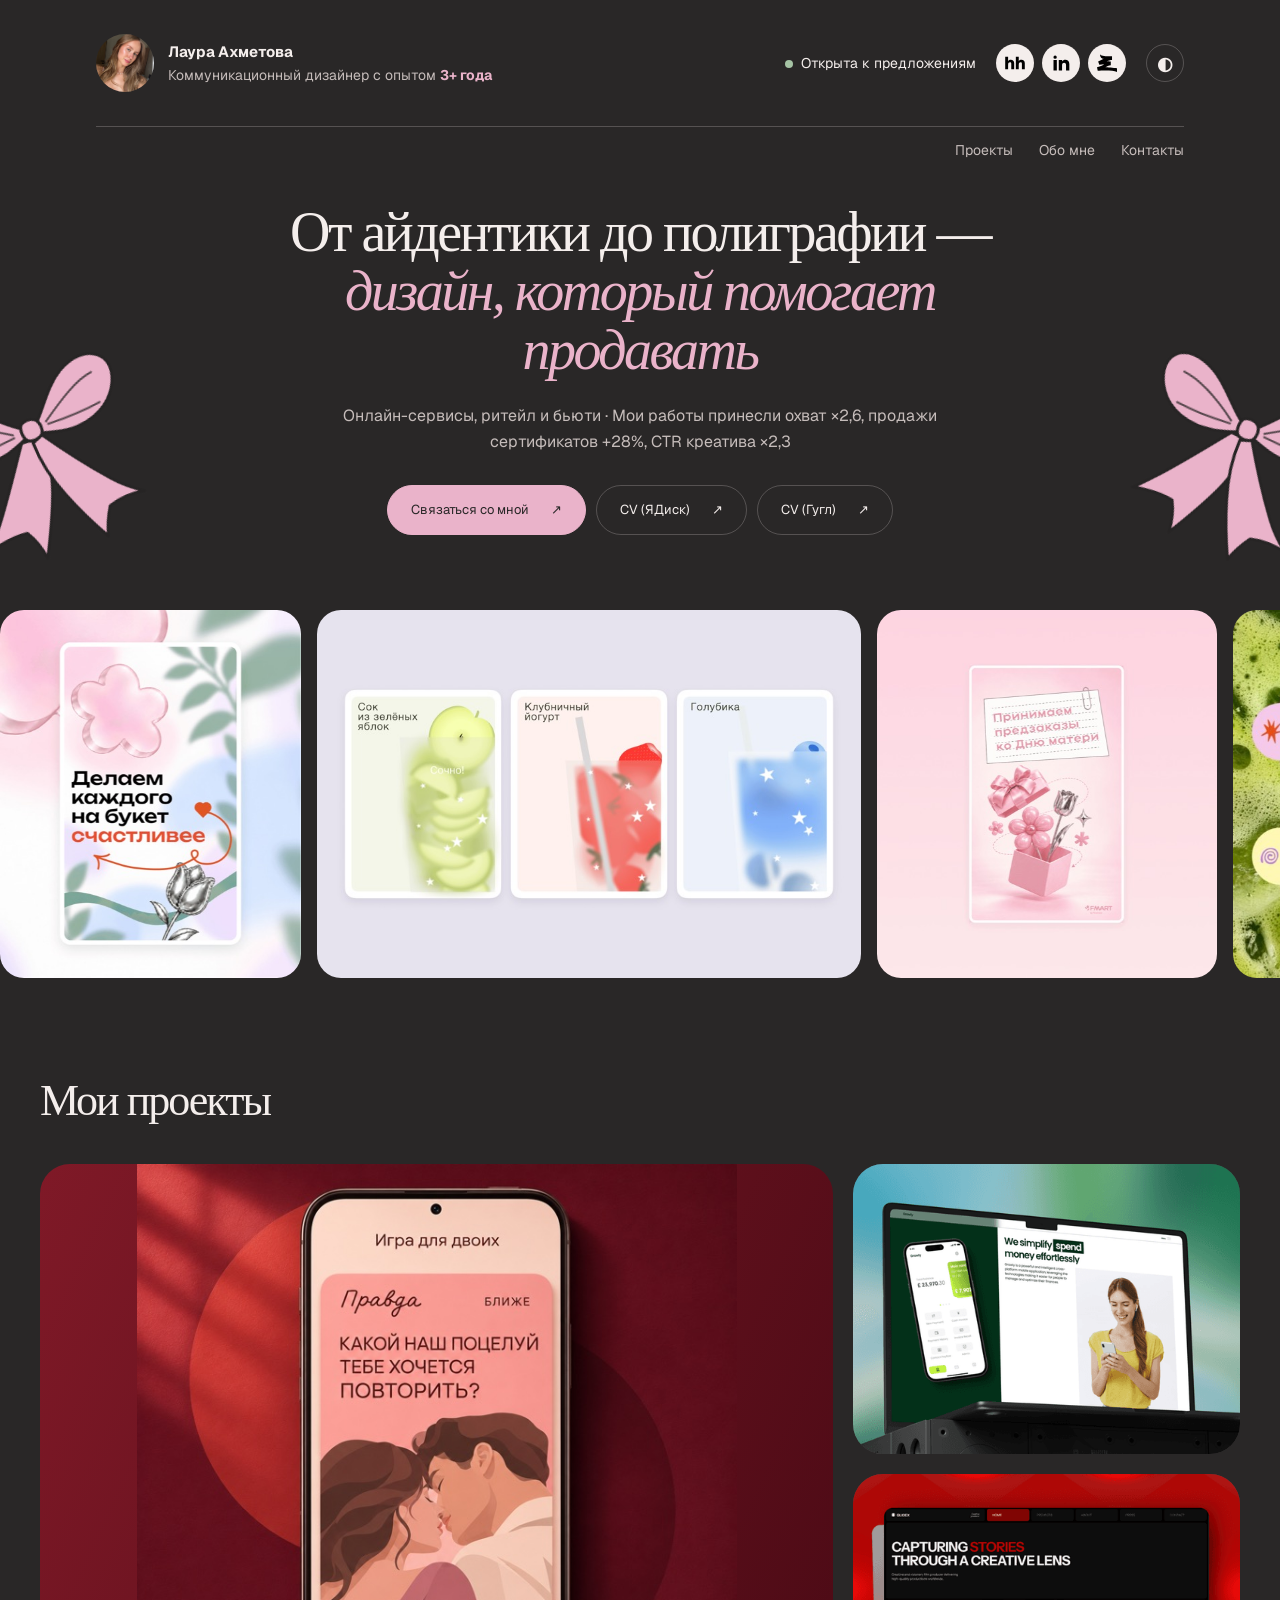
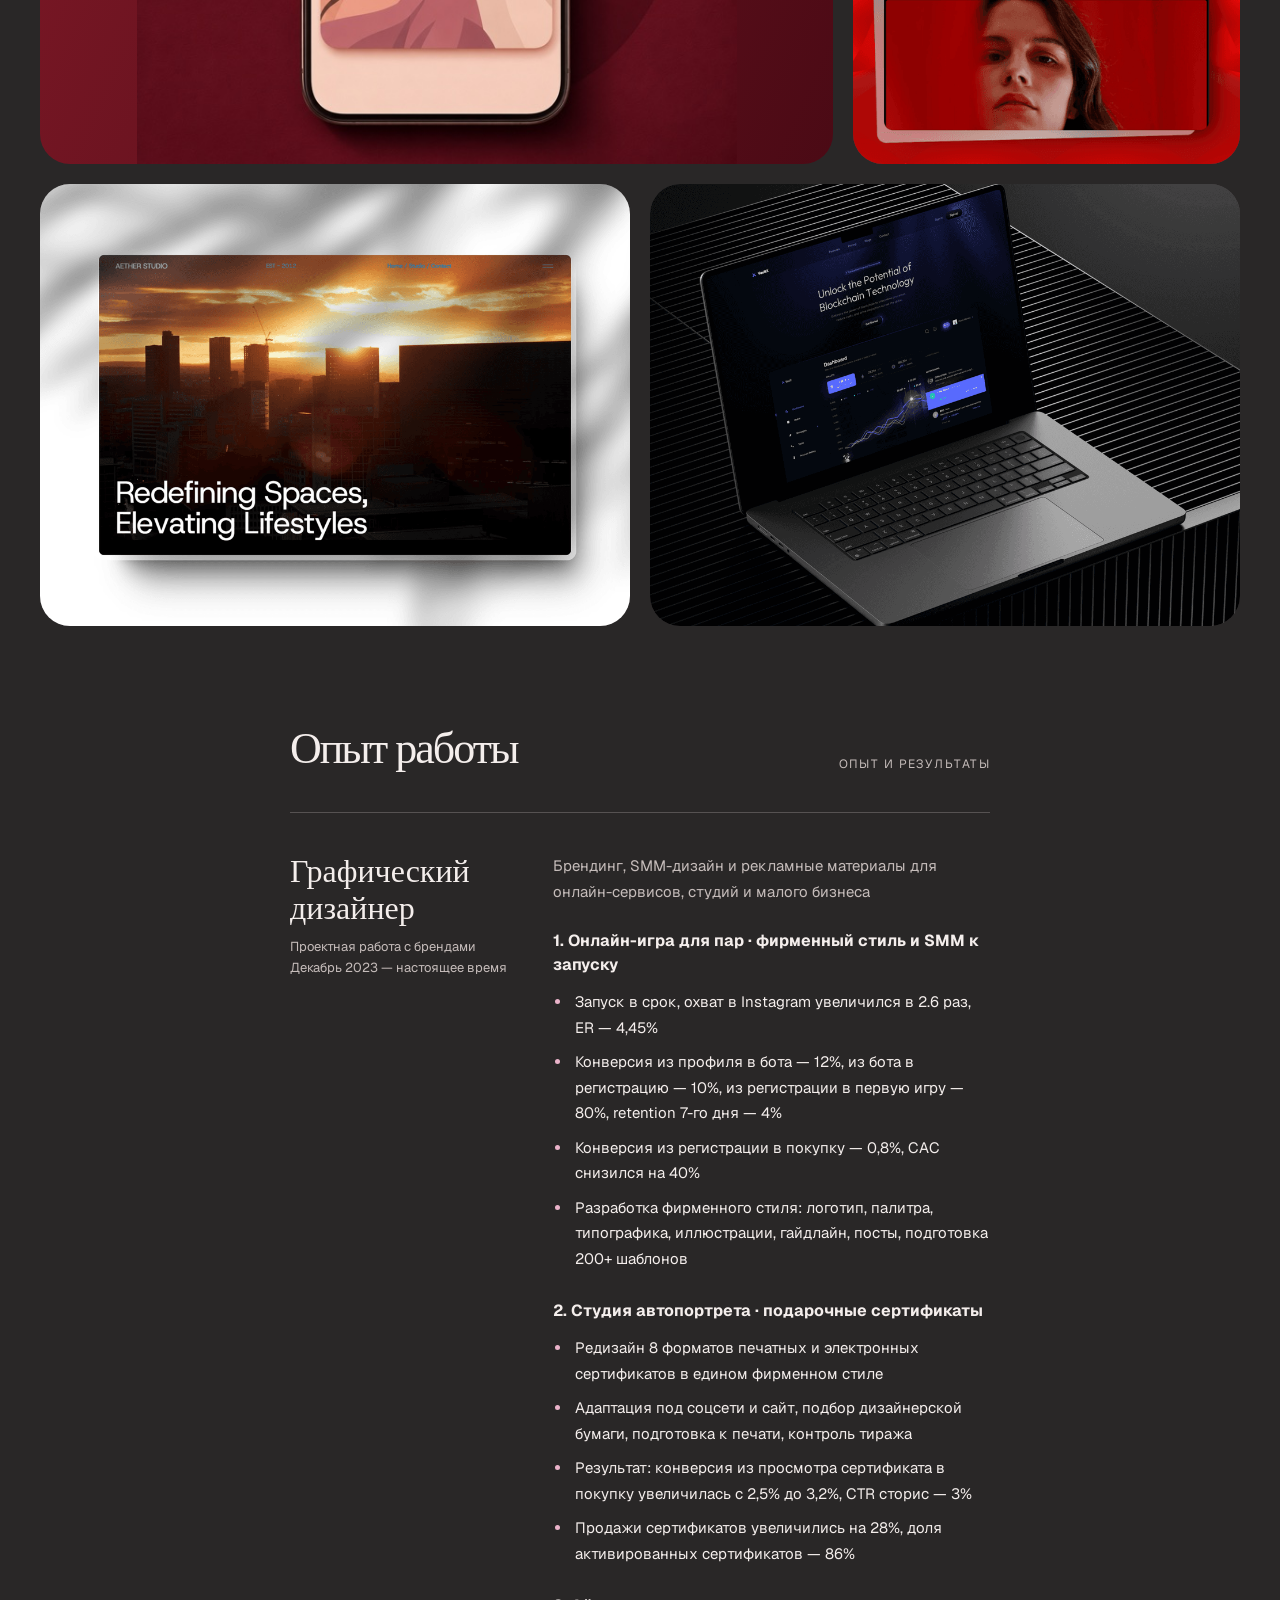
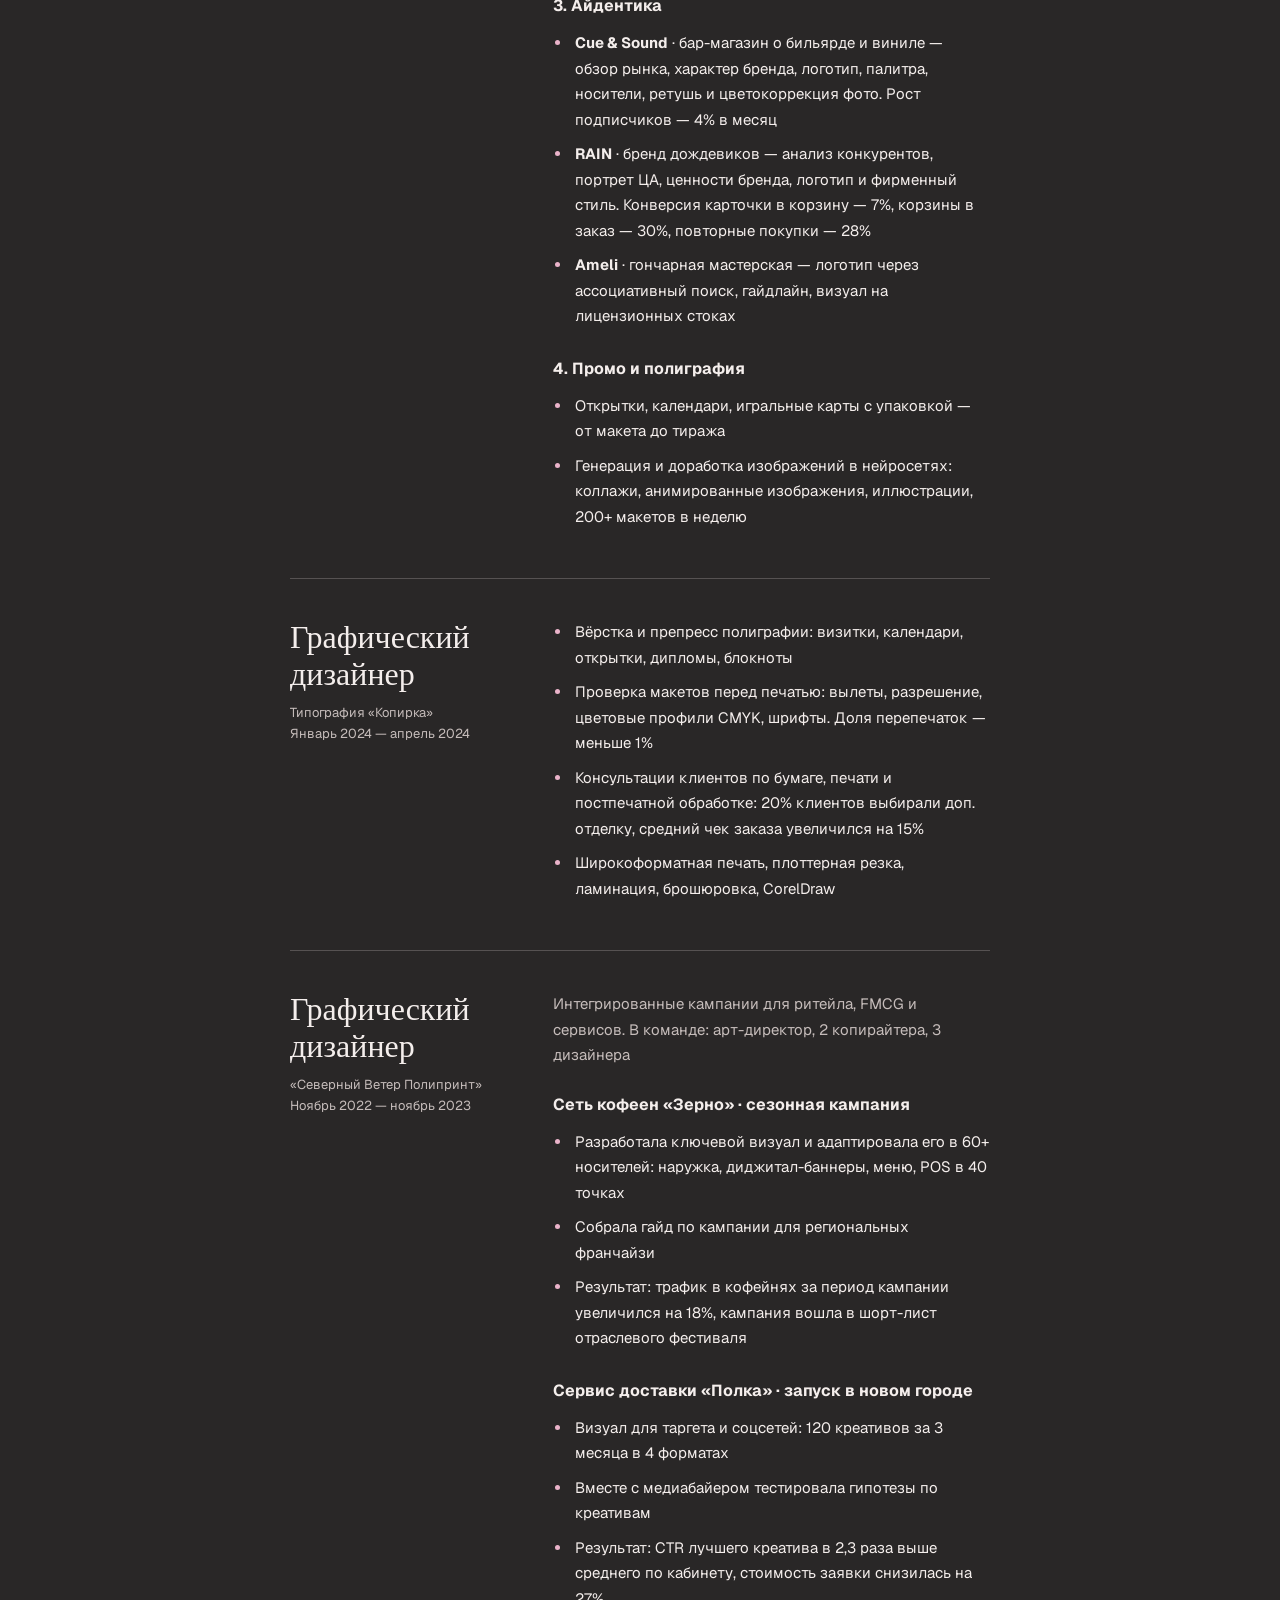
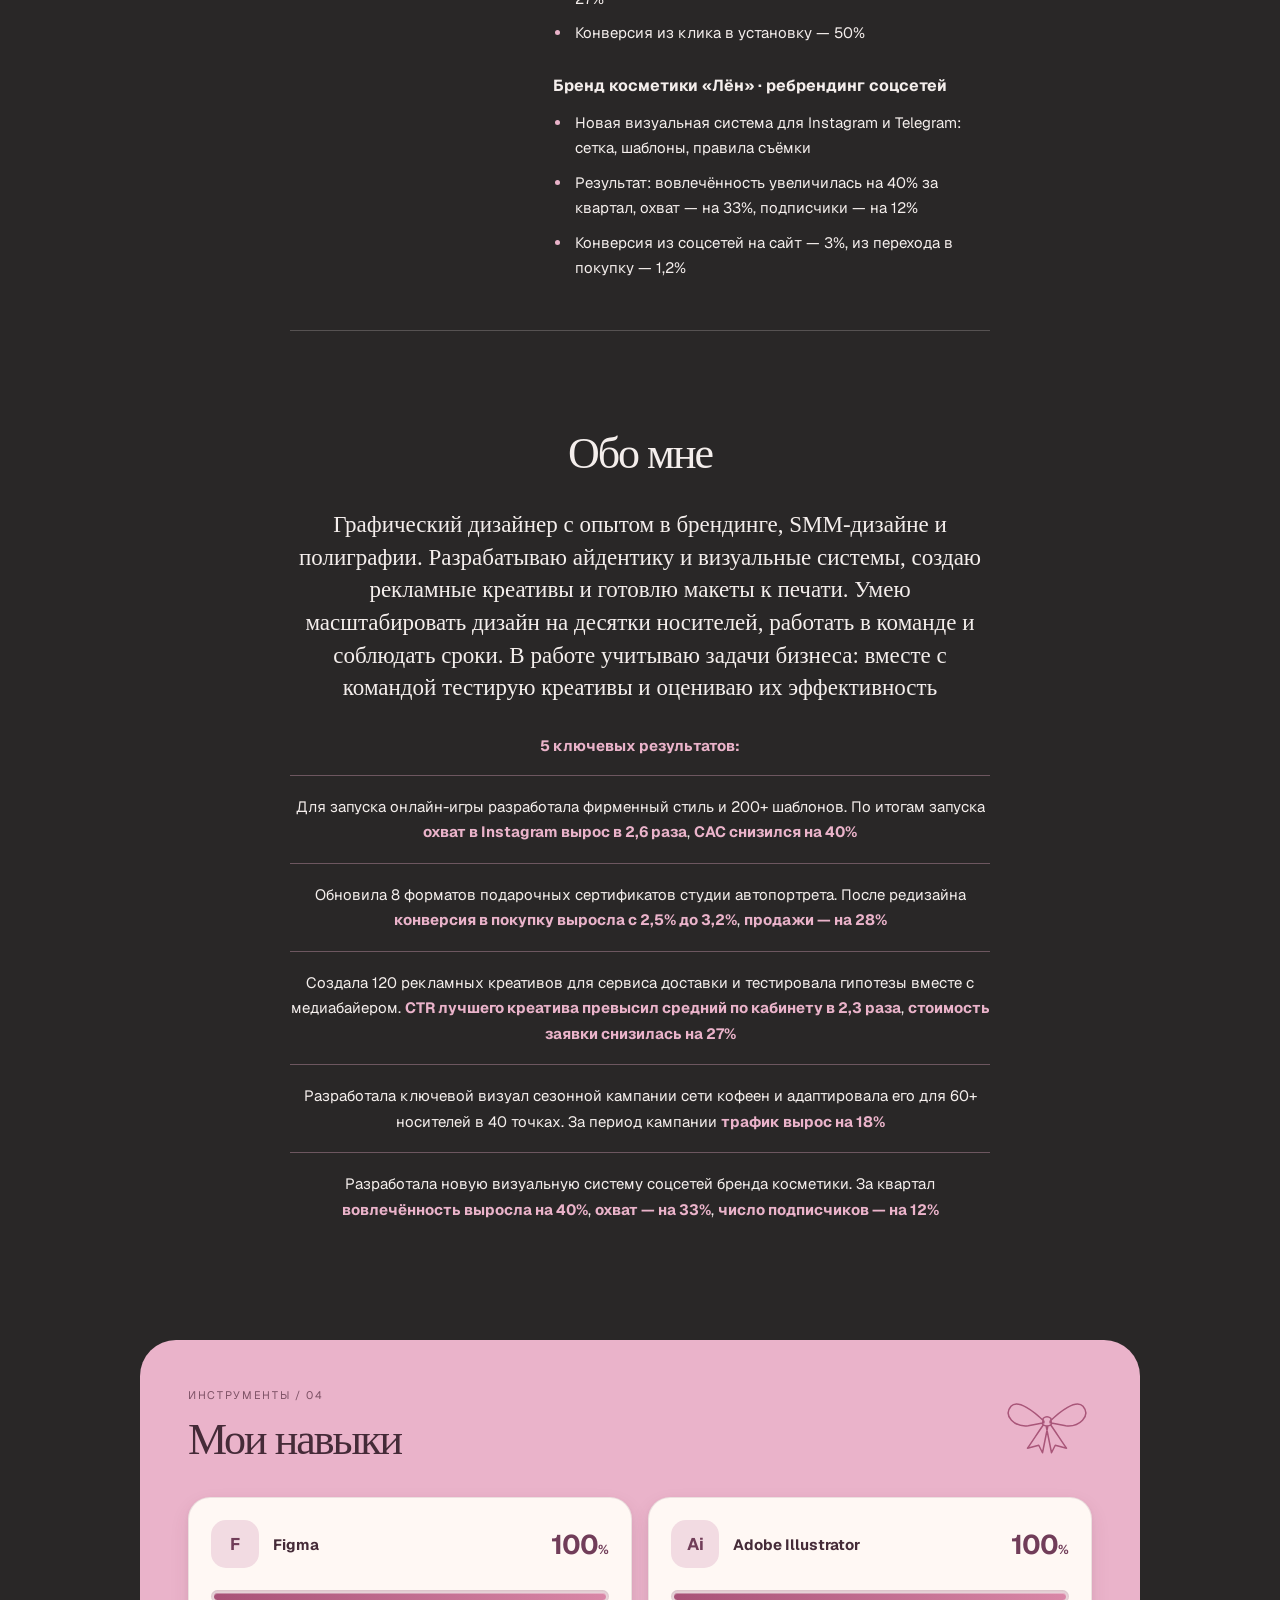
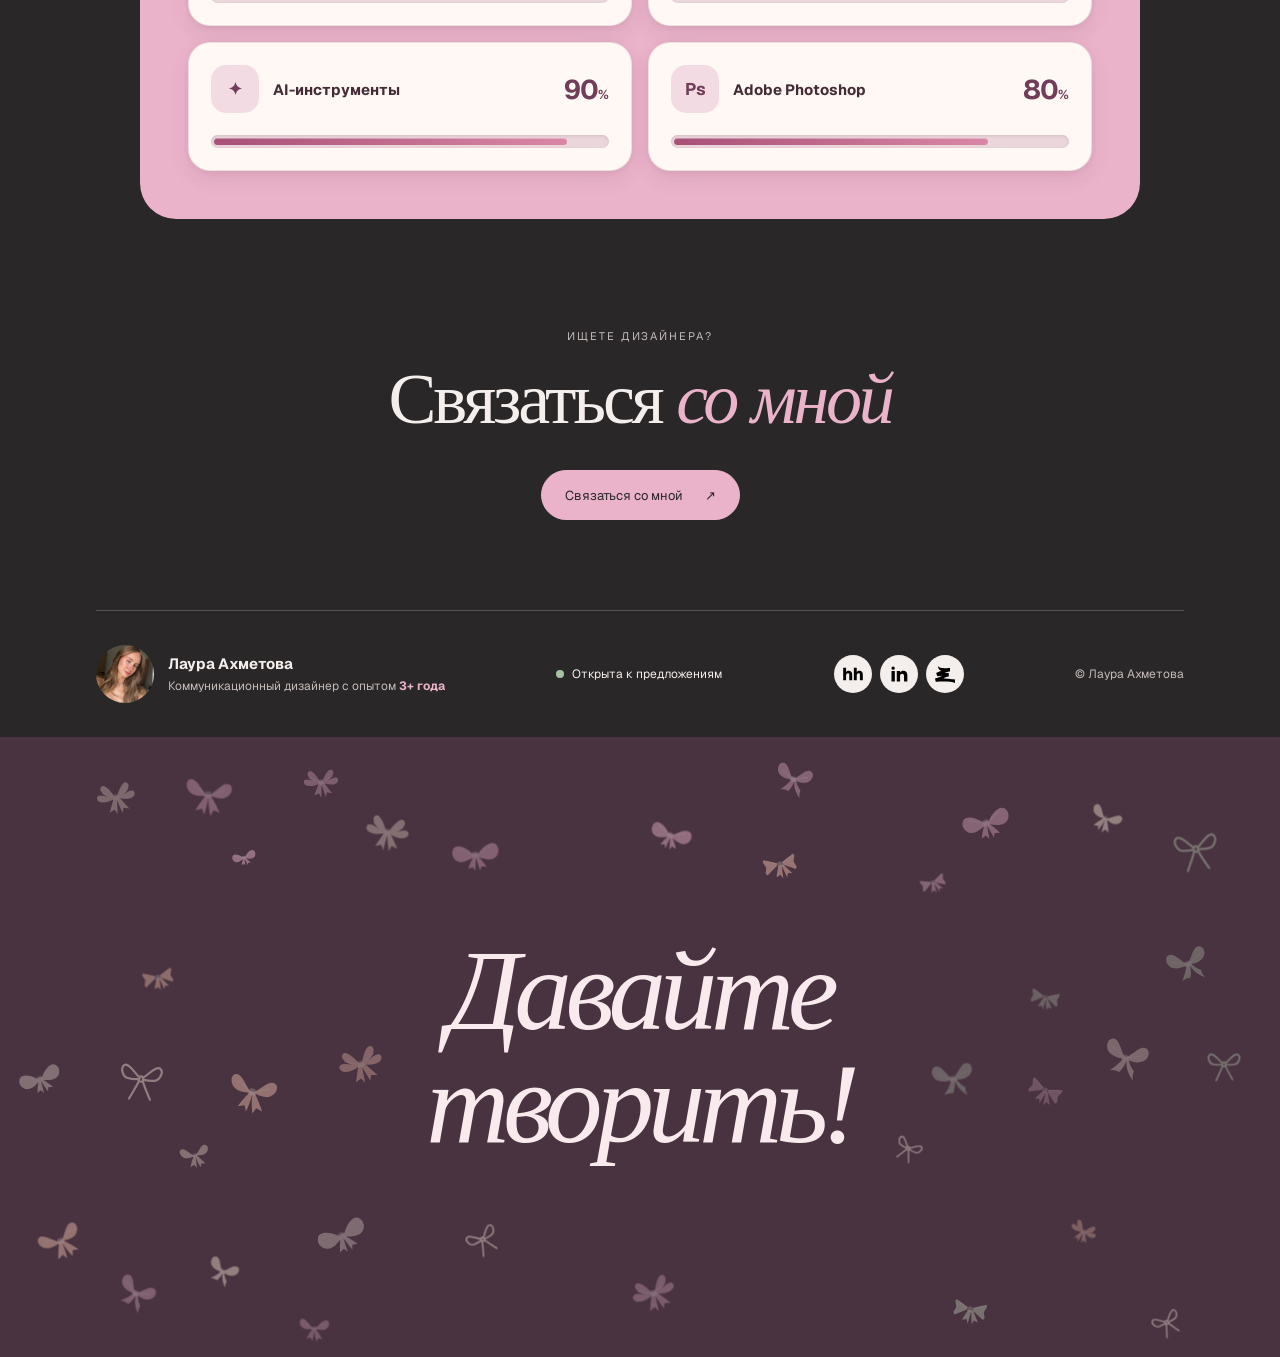
==== commit e3936d0a: "Make the work ribbon draggable and refine header and bow details" ====
--- a/index.html
+++ b/index.html
@@ -1 +1 @@
-<!doctype html><html lang="ru"><head><meta charset="utf-8"><meta name="viewport" content="width=device-width,initial-scale=1"><script>(function(){var nav=performance.getEntriesByType&&performance.getEntriesByType('navigation')[0];var reload=nav?nav.type==='reload':!!(performance.navigation&&performance.navigation.type===1);if(!reload)return;var previous;try{previous=history.scrollRestoration;history.scrollRestoration='manual';}catch(e){}if(location.hash){try{history.replaceState(history.state,'',location.href.split('#')[0]);}catch(e){location.hash='';}}function top(){window.scrollTo(0,0);}window.addEventListener('pageshow',function(){top();requestAnimationFrame(function(){top();requestAnimationFrame(top);});},{once:true});window.addEventListener('pagehide',function(){try{if(previous)history.scrollRestoration=previous;}catch(e){}},{once:true});})();</script><title>Портфолио — Лаура Ахметова</title><link rel="stylesheet" href="assets/site.css?v=6"><link rel="stylesheet" href="assets/ticker.css"><link rel="stylesheet" href="assets/motion.css?v=5"><link rel="stylesheet" href="assets/ambient-bows.css?v=3"><link rel="stylesheet" href="assets/skills.css?v=3"><link rel="stylesheet" href="assets/bow-field.css?v=4"><script src="assets/motion.js?v=2" defer></script><script src="assets/ambient-bows.js?v=3" defer></script><script src="assets/site.js?v=2" defer></script><script src="assets/skills.js" defer></script><script src="assets/bow-field.js?v=4" defer></script><link rel="icon" type="image/svg+xml" href="assets/icons/favicon.svg"><link rel="icon" type="image/png" sizes="32x32" href="assets/icons/favicon-32.png"><link rel="icon" type="image/png" sizes="48x48" href="assets/icons/favicon-48.png"><link rel="apple-touch-icon" sizes="180x180" href="assets/icons/apple-touch-icon.png"></head><body data-theme="dark"><header class="site-header wrap"><a href="index.html" aria-label="На главную"><div class="profile"><img src="assets/img/Cu4nTh9SOAEUHch3rN5iS6zJhA-ade0e6e4.jpg" alt="Лаура Ахметова"><div class="profile-copy"><strong>Лаура Ахметова</strong><span>Коммуникационный дизайнер с опытом 3+ года</span></div></div></a><div class="header-right"><span class="status">Открыта к предложениям</span><div class="socials"><a href="https://hh.ru/applicant/profile/me?hhtmFrom=main" aria-label="hh.ru" target="_blank" rel="noopener"><img src="assets/img/social-hh.svg" alt=""></a><a href="https://www.linkedin.com/in/laura-akhmetova-39777343a/" aria-label="LinkedIn" target="_blank" rel="noopener"><img src="assets/img/social-linkedin.svg" alt=""></a><a href="https://setka.ru/users/019d343f-13d5-7e82-8718-7d80f2fd6895" aria-label="Сетка" target="_blank" rel="noopener"><img src="assets/img/social-setka.svg" alt=""></a></div><button class="theme-toggle" id="theme-toggle" aria-label="Сменить цветовую тему" aria-pressed="false">◐</button></div></header><nav class="section-nav wrap" aria-label="Разделы сайта"><a href="#projects">Проекты</a><a href="#about">Обо мне</a><a href="#contact">Контакты</a></nav><main><section class="hero"><div class="hero-bow-left" data-bow="hero" aria-hidden="true"></div><div class="hero-bow-right" data-bow="hero" aria-hidden="true"></div><div class="hero-inner"><h1>От айдентики до полиграфии — <em>дизайн, который помогает продавать</em></h1><p class="hero-description">Онлайн-сервисы, ритейл и бьюти · Мои работы принесли охват ×2,6, продажи сертификатов +28%, CTR креатива ×2,3</p><div class="hero-actions"><a class="button bow-button primary" href="https://t.me/lrhmtva" target="_blank" rel="noopener">Связаться со мной <span aria-hidden="true">↗</span></a><a class="button bow-button " href="https://disk.yandex.ru/i/1TDg39PJeJOGkw" target="_blank" rel="noopener">CV (ЯДиск) <span aria-hidden="true">↗</span></a><a class="button bow-button " href="https://drive.google.com/file/d/1YU8XrZVeDKVCNOQAvMSn2rMBLlJOJXlB/view?usp=sharing" target="_blank" rel="noopener">CV (Гугл) <span aria-hidden="true">↗</span></a></div></div></section><div class="strip-shell"><div class="strip" aria-label="Примеры работ"><div class="strip-track"><div class="strip-item"><video muted loop playsinline preload="none" data-src="assets/ticker/01.mp4" poster="assets/ticker/01.jpg"></video></div><div class="strip-item"><video muted loop playsinline preload="none" data-src="assets/ticker/02.mp4" poster="assets/ticker/02.jpg"></video></div><div class="strip-item"><video muted loop playsinline preload="none" data-src="assets/ticker/03.mp4" poster="assets/ticker/03.jpg"></video></div><div class="strip-item"><video muted loop playsinline preload="none" data-src="assets/ticker/04.mp4" poster="assets/ticker/04.jpg"></video></div><div class="strip-item"><img src="assets/img/31INRFd8CO7VXvGsdzUMFHO4-512w.webp" alt="" decoding="async"></div><div class="strip-item"><img src="assets/img/ErzbP0UcBAxlnChUCF1LkB25huE-512w.webp" alt="" decoding="async"></div><div class="strip-copy" aria-hidden="true"><div class="strip-item"><video muted loop playsinline preload="none" data-src="assets/ticker/01.mp4" poster="assets/ticker/01.jpg"></video></div><div class="strip-item"><video muted loop playsinline preload="none" data-src="assets/ticker/02.mp4" poster="assets/ticker/02.jpg"></video></div><div class="strip-item"><video muted loop playsinline preload="none" data-src="assets/ticker/03.mp4" poster="assets/ticker/03.jpg"></video></div><div class="strip-item"><video muted loop playsinline preload="none" data-src="assets/ticker/04.mp4" poster="assets/ticker/04.jpg"></video></div><div class="strip-item"><img src="assets/img/31INRFd8CO7VXvGsdzUMFHO4-512w.webp" alt="" decoding="async"></div><div class="strip-item"><img src="assets/img/ErzbP0UcBAxlnChUCF1LkB25huE-512w.webp" alt="" decoding="async"></div></div></div></div><button class="strip-pause" type="button" aria-pressed="false">Пауза ленты</button></div><section class="section wrap" id="projects"><div class="section-head"><h2 class="section-title">Мои проекты</h2></div><div class="project-list"><a class="project-card project-card--game" href="project-details/igra-dlya-dvoih.html" data-hover-image="assets/img/igra-dlya-dvoih-cover.jpg"><img class="project-image" src="assets/img/igra-dlya-dvoih-cover.jpg" alt="Телефон с карточкой «Правда» из «Игры для двоих» на красно-бордовом фоне" width="1254" height="1254" decoding="async" loading="lazy" srcset="assets/img/igra-dlya-dvoih-cover-640w.jpg 640w, assets/img/igra-dlya-dvoih-cover.jpg 1254w" sizes="(max-width: 700px) calc(100vw - 36px), 640px"><div class="project-caption"><img class="project-logo" src="assets/img/igra-dlya-dvoih-cover-640w.jpg" alt="" loading="lazy"><div><div class="project-title">Игра для двоих</div><div class="project-subtitle">Айдентика и SMM для Telegram-игры</div></div><span class="project-arrow" aria-hidden="true">↗</span></div></a><a class="project-card" href="project-details/growly.html" data-hover-image="assets/img/vZhEWarJivnNCLLARoXgc0Ys5g.png"><img class="project-image" src="assets/img/lGU6LhhlX7UVolkKorteot0QMI.png" alt="Growly" loading="lazy" width="4800" height="3600" decoding="async" srcset="assets/img/lGU6LhhlX7UVolkKorteot0QMI-512w.png 512w, assets/img/lGU6LhhlX7UVolkKorteot0QMI-1024w.png 1024w, assets/img/lGU6LhhlX7UVolkKorteot0QMI.png 4800w" sizes="(max-width: 700px) calc(100vw - 36px), (max-width: 1000px) calc((100vw - 100px) / 2), (max-width: 1280px) calc((100vw - 100px) / 3), 387px"><div class="project-caption"><img class="project-logo" src="assets/img/LLGE1p1zXKMIhiXJxukmJOqn94.svg" alt=""><div><div class="project-title">Growly</div><div class="project-subtitle">Empower Your Vision with a Modern, Streamlined Design.</div></div><span class="project-arrow" aria-hidden="true">↗</span></div></a><a class="project-card" href="project-details/glidex.html" data-hover-image="assets/img/PVMr2ShgT1v08X9fNPpsbdRQwmg.png"><img class="project-image" src="assets/img/CLZhCPMlL2EPY75pz7qo4vhGGzw.png" alt="Glidex" loading="lazy" width="1600" height="1200" decoding="async" srcset="assets/img/CLZhCPMlL2EPY75pz7qo4vhGGzw-512w.png 512w, assets/img/CLZhCPMlL2EPY75pz7qo4vhGGzw-1024w.png 1024w, assets/img/CLZhCPMlL2EPY75pz7qo4vhGGzw.png 1600w" sizes="(max-width: 700px) calc(100vw - 36px), (max-width: 1000px) calc((100vw - 100px) / 2), (max-width: 1280px) calc((100vw - 100px) / 3), 387px"><div class="project-caption"><img class="project-logo" src="assets/img/3UBhuourpwlCeqx03V6QWYkok.svg" alt=""><div><div class="project-title">Glidex</div><div class="project-subtitle">Elevating Videography with Stunning Digital Experiences</div></div><span class="project-arrow" aria-hidden="true">↗</span></div></a><a class="project-card" href="project-details/aether-studio.html" data-hover-image="assets/img/2wIifx4QZtr3Qon18QBxcBrtBqg.png"><img class="project-image" src="assets/img/EVgp4FfBKeWyGi51Bui2IUDZsG0.png" alt="Aether Studio" loading="lazy" width="1600" height="1200" decoding="async" srcset="assets/img/EVgp4FfBKeWyGi51Bui2IUDZsG0-512w.png 512w, assets/img/EVgp4FfBKeWyGi51Bui2IUDZsG0-1024w.png 1024w, assets/img/EVgp4FfBKeWyGi51Bui2IUDZsG0.png 1600w" sizes="(max-width: 700px) calc(100vw - 36px), (max-width: 1280px) calc((100vw - 100px) / 2), 590px"><div class="project-caption"><img class="project-logo" src="assets/img/gYoAsCKXdkDg7dbQ7ETRorhhA0.svg" alt=""><div><div class="project-title">Aether Studio</div><div class="project-subtitle">Where Architecture Meets Digital Excellence</div></div><span class="project-arrow" aria-hidden="true">↗</span></div></a><a class="project-card" href="project-details/vaultx.html" data-hover-image="assets/img/A0VELO2iy2lgenZQRJTzyFov7oY.png"><img class="project-image" src="assets/img/6WFXJKIrqOV3OI4Ic0ghq3vf0fw.png" alt="VaultX" loading="lazy" width="1600" height="1200" decoding="async" srcset="assets/img/6WFXJKIrqOV3OI4Ic0ghq3vf0fw-512w.png 512w, assets/img/6WFXJKIrqOV3OI4Ic0ghq3vf0fw-1024w.png 1024w, assets/img/6WFXJKIrqOV3OI4Ic0ghq3vf0fw.png 1600w" sizes="(max-width: 700px) calc(100vw - 36px), (max-width: 1280px) calc((100vw - 100px) / 2), 590px"><div class="project-caption"><img class="project-logo" src="assets/img/zRnuXrGDox7dVChfMCVhCEI6bZA.svg" alt=""><div><div class="project-title">VaultX</div><div class="project-subtitle">The Future of Blockchain &amp; Web3 Experiences</div></div><span class="project-arrow" aria-hidden="true">↗</span></div></a></div></section><section class="section wrap" id="experience"><div class="section-head"><h2 class="section-title">Опыт работы</h2><span class="section-note">Опыт и результаты</span></div><div class="experience-list"><article class="experience"><div><h3>Графический дизайнер</h3><div class="experience-meta">Проектная работа с брендами<br>Декабрь 2023 — настоящее время</div></div><div class="experience-copy"><p class="experience-lead">Брендинг, SMM-дизайн и рекламные материалы для онлайн-сервисов, студий и малого бизнеса</p><div class="experience-group"><h4>1. Онлайн-игра для пар · фирменный стиль и SMM к запуску</h4><ul><li>Запуск в срок, охват в Instagram увеличился в 2.6 раз, ER — 4,45%</li><li>Конверсия из профиля в бота — 12%, из бота в регистрацию — 10%, из регистрации в первую игру — 80%, retention 7-го дня — 4%</li><li>Конверсия из регистрации в покупку — 0,8%, CAC снизился на 40%</li><li>Разработка фирменного стиля: логотип, палитра, типографика, иллюстрации, гайдлайн, посты, подготовка 200+ шаблонов</li></ul></div><div class="experience-group"><h4>2. Студия автопортрета · подарочные сертификаты</h4><ul><li>Редизайн 8 форматов печатных и электронных сертификатов в едином фирменном стиле</li><li>Адаптация под соцсети и сайт, подбор дизайнерской бумаги, подготовка к печати, контроль тиража</li><li>Результат: конверсия из просмотра сертификата в покупку увеличилась с 2,5% до 3,2%, CTR сторис — 3%</li><li>Продажи сертификатов увеличились на 28%, доля активированных сертификатов — 86%</li></ul></div><div class="experience-group"><h4>3. Айдентика</h4><ul><li><strong>Cue &amp; Sound</strong> · бар-магазин о бильярде и виниле — обзор рынка, характер бренда, логотип, палитра, носители, ретушь и цветокоррекция фото. Рост подписчиков — 4% в месяц</li><li><strong>RAIN</strong> · бренд дождевиков — анализ конкурентов, портрет ЦА, ценности бренда, логотип и фирменный стиль. Конверсия карточки в корзину — 7%, корзины в заказ — 30%, повторные покупки — 28%</li><li><strong>Ameli</strong> · гончарная мастерская — логотип через ассоциативный поиск, гайдлайн, визуал на лицензионных стоках</li></ul></div><div class="experience-group"><h4>4. Промо и полиграфия</h4><ul><li>Открытки, календари, игральные карты с упаковкой — от макета до тиража</li><li>Генерация и доработка изображений в нейросетях: коллажи, анимированные изображения, иллюстрации, 200+ макетов в неделю</li></ul></div></div></article><article class="experience"><div><h3>Графический дизайнер</h3><div class="experience-meta">Типография «Копирка»<br>Январь 2024 — апрель 2024</div></div><div class="experience-copy"><ul><li>Вёрстка и препресс полиграфии: визитки, календари, открытки, дипломы, блокноты</li><li>Проверка макетов перед печатью: вылеты, разрешение, цветовые профили CMYK, шрифты. Доля перепечаток — меньше 1%</li><li>Консультации клиентов по бумаге, печати и постпечатной обработке: 20% клиентов выбирали доп. отделку, средний чек заказа увеличился на 15%</li><li>Широкоформатная печать, плоттерная резка, ламинация, брошюровка, CorelDraw</li></ul></div></article><article class="experience"><div><h3>Графический дизайнер</h3><div class="experience-meta">«Северный Ветер Полипринт»<br>Ноябрь 2022 — ноябрь 2023</div></div><div class="experience-copy"><p class="experience-lead">Интегрированные кампании для ритейла, FMCG и сервисов. В команде: арт-директор, 2 копирайтера, 3 дизайнера</p><div class="experience-group"><h4>Сеть кофеен «Зерно» · сезонная кампания</h4><ul><li>Разработала ключевой визуал и адаптировала его в 60+ носителей: наружка, диджитал-баннеры, меню, POS в 40 точках</li><li>Собрала гайд по кампании для региональных франчайзи</li><li>Результат: трафик в кофейнях за период кампании увеличился на 18%, кампания вошла в шорт-лист отраслевого фестиваля</li></ul></div><div class="experience-group"><h4>Сервис доставки «Полка» · запуск в новом городе</h4><ul><li>Визуал для таргета и соцсетей: 120 креативов за 3 месяца в 4 форматах</li><li>Вместе с медиабайером тестировала гипотезы по креативам</li><li>Результат: CTR лучшего креатива в 2,3 раза выше среднего по кабинету, стоимость заявки снизилась на 27%</li><li>Конверсия из клика в установку — 50%</li></ul></div><div class="experience-group"><h4>Бренд косметики «Лён» · ребрендинг соцсетей</h4><ul><li>Новая визуальная система для Instagram и Telegram: сетка, шаблоны, правила съёмки</li><li>Результат: вовлечённость увеличилась на 40% за квартал, охват — на 33%, подписчики — на 12%</li><li>Конверсия из соцсетей на сайт — 3%, из перехода в покупку — 1,2%</li></ul></div></div></article></div></section><section class="section wrap" id="about"><div class="about-grid"><h2 class="section-title">Обо мне</h2><div><p class="about-copy">Графический дизайнер с опытом в брендинге, SMM-дизайне и полиграфии. Разрабатываю айдентику и визуальные системы, создаю рекламные креативы и готовлю макеты к печати. Умею масштабировать дизайн на десятки носителей, работать в команде и соблюдать сроки. В работе учитываю задачи бизнеса: вместе с командой тестирую креативы и оцениваю их эффективность</p><div class="experience-copy about-results"><p class="about-results-title">5 ключевых результатов:</p><p>Для запуска онлайн-игры разработала фирменный стиль и 200+ шаблонов. По итогам запуска <strong>охват в Instagram вырос в 2,6 раза</strong>, <strong>CAC снизился на 40%</strong></p><p>Обновила 8 форматов подарочных сертификатов студии автопортрета. После редизайна <strong>конверсия в покупку выросла с 2,5% до 3,2%</strong>, <strong>продажи — на 28%</strong></p><p>Создала 120 рекламных креативов для сервиса доставки и тестировала гипотезы вместе с медиабайером. <strong>CTR лучшего креатива превысил средний по кабинету в 2,3 раза</strong>, <strong>стоимость заявки снизилась на 27%</strong></p><p>Разработала ключевой визуал сезонной кампании сети кофеен и адаптировала его для 60+ носителей в 40 точках. За период кампании <strong>трафик вырос на 18%</strong></p><p>Разработала новую визуальную систему соцсетей бренда косметики. За квартал <strong>вовлечённость выросла на 40%</strong>, <strong>охват — на 33%</strong>, <strong>число подписчиков — на 12%</strong></p></div></div></div></section><section class="section wrap" id="skills" aria-labelledby="skills-title"><div class="skills-heading"><div><span class="skills-eyebrow">Инструменты / 04</span><h2 class="section-title" id="skills-title">Мои навыки</h2></div><svg class="skills-bow" viewBox="0 0 120 90" fill="none" aria-hidden="true"><path d="M56 44C43 31 21 14 12 24 1 37 17 52 35 50L56 46M64 44C77 31 99 14 108 24 119 37 103 52 85 50L64 46M55 49C48 59 41 70 34 80L49 76 54 86 61 51M65 49C72 59 79 70 86 80L71 76 66 86 59 51M55 40Q60 36 65 40L66 48Q60 53 54 48Z" stroke="currentColor" stroke-width="2" stroke-linejoin="round" stroke-linecap="round"/></svg></div><div class="skills-cards"><article class="skill-card"><div class="skill-card-top"><span class="skill-monogram" aria-hidden="true">F</span><div class="skill-info"><h3>Figma</h3></div><span class="skill-value" aria-hidden="true">100<small>%</small></span></div><div class="skill-meter" role="progressbar" aria-label="Figma" aria-valuemin="0" aria-valuemax="100" aria-valuenow="100"><span class="skill-fill" style="--level:100%;--delay:0ms"></span></div></article><article class="skill-card"><div class="skill-card-top"><span class="skill-monogram" aria-hidden="true">Ai</span><div class="skill-info"><h3>Adobe Illustrator</h3></div><span class="skill-value" aria-hidden="true">100<small>%</small></span></div><div class="skill-meter" role="progressbar" aria-label="Adobe Illustrator" aria-valuemin="0" aria-valuemax="100" aria-valuenow="100"><span class="skill-fill" style="--level:100%;--delay:100ms"></span></div></article><article class="skill-card"><div class="skill-card-top"><span class="skill-monogram" aria-hidden="true">✦</span><div class="skill-info"><h3>AI-инструменты</h3></div><span class="skill-value" aria-hidden="true">90<small>%</small></span></div><div class="skill-meter" role="progressbar" aria-label="AI-инструменты" aria-valuemin="0" aria-valuemax="100" aria-valuenow="90"><span class="skill-fill" style="--level:90%;--delay:200ms"></span></div></article><article class="skill-card"><div class="skill-card-top"><span class="skill-monogram" aria-hidden="true">Ps</span><div class="skill-info"><h3>Adobe Photoshop</h3></div><span class="skill-value" aria-hidden="true">80<small>%</small></span></div><div class="skill-meter" role="progressbar" aria-label="Adobe Photoshop" aria-valuemin="0" aria-valuemax="100" aria-valuenow="80"><span class="skill-fill" style="--level:80%;--delay:300ms"></span></div></article></div></section><section class="contact" id="contact"><div class="eyebrow">Ищете дизайнера?</div><h2>Связаться <em style="color:var(--pink)">со мной</em></h2><a class="button primary bow-button" href="https://t.me/lrhmtva" target="_blank" rel="noopener">Связаться со мной <span aria-hidden="true">↗</span></a></section></main><footer class="footer wrap"><div class="profile"><img src="assets/img/Cu4nTh9SOAEUHch3rN5iS6zJhA-ade0e6e4.jpg" alt="Лаура Ахметова"><div class="profile-copy"><strong>Лаура Ахметова</strong><span>Коммуникационный дизайнер с опытом 3+ года</span></div></div><span class="status">Открыта к предложениям</span><div class="socials"><a href="https://hh.ru/applicant/profile/me?hhtmFrom=main" aria-label="hh.ru" target="_blank" rel="noopener"><img src="assets/img/social-hh.svg" alt=""></a><a href="https://www.linkedin.com/in/laura-akhmetova-39777343a/" aria-label="LinkedIn" target="_blank" rel="noopener"><img src="assets/img/social-linkedin.svg" alt=""></a><a href="https://setka.ru/users/019d343f-13d5-7e82-8718-7d80f2fd6895" aria-label="Сетка" target="_blank" rel="noopener"><img src="assets/img/social-setka.svg" alt=""></a></div><small>© Лаура Ахметова</small></footer><section class="bow-field" aria-labelledby="bow-field-title"><svg class="bow-field-defs" xmlns="http://www.w3.org/2000/svg" aria-hidden="true" focusable="false"><defs><symbol id="field-classic" viewBox="0 0 160 160"><path fill="currentColor" d="M73 75C55 62 36 28 18 35 1 42 9 69 25 78c14 8 31 6 47 3-9 15-18 30-25 49l20-8 9 18c4-20 6-40 6-57 2 19 7 39 14 58l8-19 20 6c-11-18-23-35-35-49 17 4 35 6 48-2 16-10 21-36 4-42-19-7-37 26-55 40z"/><path fill="#fff8f4" opacity=".45" d="M71 68q9-5 18 0l3 16q-12 7-24 0z"/><path d="M30 55q16 5 35 17m65-17q-16 5-35 17" fill="none" stroke="#fff8f4" opacity=".45" stroke-width="3" stroke-linecap="round"/></symbol><symbol id="field-plump" viewBox="0 0 160 160"><path fill="currentColor" d="M72 72C54 50 26 37 15 51 3 66 12 89 28 94c14 5 30-2 44-9-6 11-12 22-17 34l15-5 7 13 5-42 10 42 6-13 16 4c-8-14-15-25-23-34 15 7 32 14 46 9 17-6 24-29 12-43-13-14-39 0-57 22z"/><path fill="#fff8f4" opacity=".45" d="M71 68q9-5 18 0l3 16q-12 7-24 0z"/><path d="M30 55q16 5 35 17m65-17q-16 5-35 17" fill="none" stroke="#fff8f4" opacity=".45" stroke-width="3" stroke-linecap="round"/></symbol><symbol id="field-skinny" viewBox="0 0 160 160"><path d="M75 73C56 58 35 28 22 38 9 48 21 76 37 78q16 3 37 0M85 73c19-15 40-45 53-35 13 10 1 38-15 40q-16 3-37 0M74 84C67 103 58 121 48 143M86 84c8 18 18 36 29 56M75 70q5-4 10 0l2 13q-7 5-14 0z" fill="none" stroke="currentColor" stroke-width="7" stroke-linecap="round" stroke-linejoin="round"/></symbol><symbol id="field-angular" viewBox="0 0 160 160"><path fill="currentColor" d="M16 45 70 70 65 82 19 111 13 102 21 78 12 54zM144 45 90 70 95 82l46 29 6-9-8-24 9-24zM72 82l-18 45 19-7 8 19 5-54 12 53 7-18 18 6-29-45z"/><path fill="#fff8f4" opacity=".45" d="M71 68q9-5 18 0l3 16q-12 7-24 0z"/><path d="M30 55q16 5 35 17m65-17q-16 5-35 17" fill="none" stroke="#fff8f4" opacity=".45" stroke-width="3" stroke-linecap="round"/></symbol><symbol id="field-double" viewBox="0 0 160 160"><path fill="currentColor" d="M75 72C63 48 44 18 31 29 19 38 31 60 52 72 33 61 9 54 8 71c-1 18 28 25 61 13L48 131l20-8 9 18 5-52 14 50 7-18 21 6-29-44c30 13 59 6 58-12-1-17-25-10-44 1 21-12 33-34 21-43-13-11-32 19-44 43z"/><path fill="#fff8f4" opacity=".45" d="M71 68q9-5 18 0l3 16q-12 7-24 0z"/><path d="M30 55q16 5 35 17m65-17q-16 5-35 17" fill="none" stroke="#fff8f4" opacity=".45" stroke-width="3" stroke-linecap="round"/></symbol><symbol id="field-flow" viewBox="0 0 160 160"><path fill="currentColor" d="M75 72C58 57 45 23 25 28 5 33 9 65 27 75c14 8 31 8 47 5-7 18-17 32-30 48 13-5 22-5 31-3 8-16 11-29 11-43 4 23 17 40 38 56-5-11-6-20-5-28-12-10-22-20-26-30 15 3 33 0 45-10 16-14 13-40-5-42-19-2-30 27-48 43z"/><path fill="#fff8f4" opacity=".45" d="M71 68q9-5 18 0l3 16q-12 7-24 0z"/><path d="M30 55q16 5 35 17m65-17q-16 5-35 17" fill="none" stroke="#fff8f4" opacity=".45" stroke-width="3" stroke-linecap="round"/></symbol></defs></svg><h2 class="bow-field-title" id="bow-field-title">Давайте<br>творить!</h2><div class="bow-field-grid" aria-hidden="true"><div class="field-bow field-blush" style="--x:40%;--y:5%;--bow-size:51px;--bow-mobile:32px;--tilt:8deg;--alpha:0.35"><svg viewBox="0 0 160 160" focusable="false" aria-hidden="true"><use href="#field-classic"></use></svg></div><div class="field-bow field-ivory" style="--x:31%;--y:97%;--bow-size:54px;--bow-mobile:27px;--tilt:-25deg;--alpha:0.31"><svg viewBox="0 0 160 160" focusable="false" aria-hidden="true"><use href="#field-plump"></use></svg></div><div class="field-bow field-sage" style="--x:4%;--y:67%;--bow-size:51px;--bow-mobile:25px;--tilt:-6deg;--alpha:0.42"><svg viewBox="0 0 160 160" focusable="false" aria-hidden="true"><use href="#field-skinny"></use></svg></div><div class="field-bow field-peach" style="--x:92%;--y:71%;--bow-size:38px;--bow-mobile:29px;--tilt:-13deg;--alpha:0.48"><svg viewBox="0 0 160 160" focusable="false" aria-hidden="true"><use href="#field-angular"></use></svg></div><div class="field-bow field-mauve" style="--x:48%;--y:3%;--bow-size:38px;--bow-mobile:20px;--tilt:-4deg;--alpha:0.40"><svg viewBox="0 0 160 160" focusable="false" aria-hidden="true"><use href="#field-double"></use></svg></div><div class="field-bow field-cream" style="--x:6%;--y:94%;--bow-size:50px;--bow-mobile:18px;--tilt:17deg;--alpha:0.32"><svg viewBox="0 0 160 160" focusable="false" aria-hidden="true"><use href="#field-flow"></use></svg></div><div class="field-bow field-peach" style="--x:5%;--y:63%;--bow-size:48px;--bow-mobile:22px;--tilt:-16deg;--alpha:0.36"><svg viewBox="0 0 160 160" focusable="false" aria-hidden="true"><use href="#field-double"></use></svg></div><div class="field-bow field-sage" style="--x:93%;--y:39%;--bow-size:46px;--bow-mobile:24px;--tilt:-17deg;--alpha:0.33"><svg viewBox="0 0 160 160" focusable="false" aria-hidden="true"><use href="#field-flow"></use></svg></div><div class="field-bow field-cream" style="--x:12%;--y:5%;--bow-size:35px;--bow-mobile:32px;--tilt:28deg;--alpha:0.46"><svg viewBox="0 0 160 160" focusable="false" aria-hidden="true"><use href="#field-classic"></use></svg></div><div class="field-bow field-blush" style="--x:59%;--y:97%;--bow-size:51px;--bow-mobile:29px;--tilt:-5deg;--alpha:0.36"><svg viewBox="0 0 160 160" focusable="false" aria-hidden="true"><use href="#field-plump"></use></svg></div><div class="field-bow field-ivory" style="--x:7%;--y:58%;--bow-size:37px;--bow-mobile:18px;--tilt:-29deg;--alpha:0.45"><svg viewBox="0 0 160 160" focusable="false" aria-hidden="true"><use href="#field-skinny"></use></svg></div><div class="field-bow field-mauve" style="--x:94%;--y:61%;--bow-size:38px;--bow-mobile:22px;--tilt:25deg;--alpha:0.31"><svg viewBox="0 0 160 160" focusable="false" aria-hidden="true"><use href="#field-angular"></use></svg></div><div class="field-bow field-sage" style="--x:23%;--y:9%;--bow-size:33px;--bow-mobile:30px;--tilt:12deg;--alpha:0.31"><svg viewBox="0 0 160 160" focusable="false" aria-hidden="true"><use href="#field-angular"></use></svg></div><div class="field-bow field-peach" style="--x:28%;--y:93%;--bow-size:52px;--bow-mobile:32px;--tilt:14deg;--alpha:0.45"><svg viewBox="0 0 160 160" focusable="false" aria-hidden="true"><use href="#field-classic"></use></svg></div><div class="field-bow field-mauve" style="--x:4%;--y:31%;--bow-size:43px;--bow-mobile:20px;--tilt:29deg;--alpha:0.42"><svg viewBox="0 0 160 160" focusable="false" aria-hidden="true"><use href="#field-flow"></use></svg></div><div class="field-bow field-cream" style="--x:95%;--y:29%;--bow-size:42px;--bow-mobile:20px;--tilt:-9deg;--alpha:0.32"><svg viewBox="0 0 160 160" focusable="false" aria-hidden="true"><use href="#field-double"></use></svg></div><div class="field-bow field-blush" style="--x:52%;--y:10%;--bow-size:52px;--bow-mobile:28px;--tilt:-16deg;--alpha:0.39"><svg viewBox="0 0 160 160" focusable="false" aria-hidden="true"><use href="#field-plump"></use></svg></div><div class="field-bow field-ivory" style="--x:6%;--y:88%;--bow-size:33px;--bow-mobile:24px;--tilt:-27deg;--alpha:0.45"><svg viewBox="0 0 160 160" focusable="false" aria-hidden="true"><use href="#field-skinny"></use></svg></div><div class="field-bow field-blush" style="--x:7%;--y:64%;--bow-size:33px;--bow-mobile:20px;--tilt:4deg;--alpha:0.30"><svg viewBox="0 0 160 160" focusable="false" aria-hidden="true"><use href="#field-classic"></use></svg></div><div class="field-bow field-ivory" style="--x:97%;--y:43%;--bow-size:46px;--bow-mobile:27px;--tilt:-21deg;--alpha:0.33"><svg viewBox="0 0 160 160" focusable="false" aria-hidden="true"><use href="#field-plump"></use></svg></div><div class="field-bow field-sage" style="--x:6%;--y:8%;--bow-size:39px;--bow-mobile:21px;--tilt:0deg;--alpha:0.45"><svg viewBox="0 0 160 160" focusable="false" aria-hidden="true"><use href="#field-skinny"></use></svg></div><div class="field-bow field-peach" style="--x:40%;--y:96%;--bow-size:35px;--bow-mobile:18px;--tilt:-12deg;--alpha:0.41"><svg viewBox="0 0 160 160" focusable="false" aria-hidden="true"><use href="#field-angular"></use></svg></div><div class="field-bow field-mauve" style="--x:8%;--y:63%;--bow-size:47px;--bow-mobile:25px;--tilt:-19deg;--alpha:0.39"><svg viewBox="0 0 160 160" focusable="false" aria-hidden="true"><use href="#field-double"></use></svg></div><div class="field-bow field-cream" style="--x:96%;--y:49%;--bow-size:35px;--bow-mobile:31px;--tilt:26deg;--alpha:0.45"><svg viewBox="0 0 160 160" focusable="false" aria-hidden="true"><use href="#field-flow"></use></svg></div><div class="field-bow field-peach" style="--x:30%;--y:3%;--bow-size:29px;--bow-mobile:31px;--tilt:26deg;--alpha:0.32"><svg viewBox="0 0 160 160" focusable="false" aria-hidden="true"><use href="#field-double"></use></svg></div><div class="field-bow field-sage" style="--x:14%;--y:94%;--bow-size:47px;--bow-mobile:26px;--tilt:-7deg;--alpha:0.32"><svg viewBox="0 0 160 160" focusable="false" aria-hidden="true"><use href="#field-flow"></use></svg></div><div class="field-bow field-cream" style="--x:7%;--y:54%;--bow-size:32px;--bow-mobile:30px;--tilt:-12deg;--alpha:0.37"><svg viewBox="0 0 160 160" focusable="false" aria-hidden="true"><use href="#field-classic"></use></svg></div><div class="field-bow field-blush" style="--x:96%;--y:33%;--bow-size:45px;--bow-mobile:25px;--tilt:17deg;--alpha:0.45"><svg viewBox="0 0 160 160" focusable="false" aria-hidden="true"><use href="#field-plump"></use></svg></div><div class="field-bow field-ivory" style="--x:33%;--y:6%;--bow-size:50px;--bow-mobile:20px;--tilt:6deg;--alpha:0.41"><svg viewBox="0 0 160 160" focusable="false" aria-hidden="true"><use href="#field-skinny"></use></svg></div><div class="field-bow field-mauve" style="--x:16%;--y:93%;--bow-size:29px;--bow-mobile:23px;--tilt:-20deg;--alpha:0.45"><svg viewBox="0 0 160 160" focusable="false" aria-hidden="true"><use href="#field-angular"></use></svg></div><div class="field-bow field-sage" style="--x:6%;--y:62%;--bow-size:38px;--bow-mobile:27px;--tilt:11deg;--alpha:0.42"><svg viewBox="0 0 160 160" focusable="false" aria-hidden="true"><use href="#field-angular"></use></svg></div><div class="field-bow field-peach" style="--x:93%;--y:41%;--bow-size:47px;--bow-mobile:22px;--tilt:-25deg;--alpha:0.46"><svg viewBox="0 0 160 160" focusable="false" aria-hidden="true"><use href="#field-classic"></use></svg></div><div class="field-bow field-mauve" style="--x:61%;--y:10%;--bow-size:42px;--bow-mobile:29px;--tilt:17deg;--alpha:0.46"><svg viewBox="0 0 160 160" focusable="false" aria-hidden="true"><use href="#field-flow"></use></svg></div><div class="field-bow field-cream" style="--x:53%;--y:92%;--bow-size:47px;--bow-mobile:21px;--tilt:10deg;--alpha:0.36"><svg viewBox="0 0 160 160" focusable="false" aria-hidden="true"><use href="#field-double"></use></svg></div><div class="field-bow field-blush" style="--x:6%;--y:27%;--bow-size:26px;--bow-mobile:18px;--tilt:-14deg;--alpha:0.47"><svg viewBox="0 0 160 160" focusable="false" aria-hidden="true"><use href="#field-plump"></use></svg></div><div class="field-bow field-ivory" style="--x:93%;--y:70%;--bow-size:31px;--bow-mobile:32px;--tilt:28deg;--alpha:0.47"><svg viewBox="0 0 160 160" focusable="false" aria-hidden="true"><use href="#field-skinny"></use></svg></div></div></section></body></html>+<!doctype html><html lang="ru"><head><meta charset="utf-8"><meta name="viewport" content="width=device-width,initial-scale=1"><script>(function(){var nav=performance.getEntriesByType&&performance.getEntriesByType('navigation')[0];var reload=nav?nav.type==='reload':!!(performance.navigation&&performance.navigation.type===1);if(!reload)return;var previous;try{previous=history.scrollRestoration;history.scrollRestoration='manual';}catch(e){}if(location.hash){try{history.replaceState(history.state,'',location.href.split('#')[0]);}catch(e){location.hash='';}}function top(){window.scrollTo(0,0);}window.addEventListener('pageshow',function(){top();requestAnimationFrame(function(){top();requestAnimationFrame(top);});},{once:true});window.addEventListener('pagehide',function(){try{if(previous)history.scrollRestoration=previous;}catch(e){}},{once:true});})();</script><title>Портфолио — Лаура Ахметова</title><link rel="stylesheet" href="assets/site.css?v=7"><link rel="stylesheet" href="assets/ticker.css?v=2"><link rel="stylesheet" href="assets/motion.css?v=7"><link rel="stylesheet" href="assets/ambient-bows.css?v=3"><link rel="stylesheet" href="assets/skills.css?v=3"><link rel="stylesheet" href="assets/bow-field.css?v=4"><script src="assets/motion.js?v=4" defer></script><script src="assets/ambient-bows.js?v=3" defer></script><script src="assets/site.js?v=3" defer></script><script src="assets/skills.js" defer></script><script src="assets/bow-field.js?v=4" defer></script><link rel="icon" type="image/svg+xml" href="assets/icons/favicon.svg"><link rel="icon" type="image/png" sizes="32x32" href="assets/icons/favicon-32.png"><link rel="icon" type="image/png" sizes="48x48" href="assets/icons/favicon-48.png"><link rel="apple-touch-icon" sizes="180x180" href="assets/icons/apple-touch-icon.png"></head><body data-theme="dark"><header class="site-header wrap"><a href="index.html" aria-label="На главную"><div class="profile"><img src="assets/img/Cu4nTh9SOAEUHch3rN5iS6zJhA-ade0e6e4.jpg" alt="Лаура Ахметова"><div class="profile-copy"><strong>Лаура Ахметова</strong><span>Коммуникационный дизайнер с опытом <b class="profile-experience">3+ года</b></span></div></div></a><div class="header-right"><span class="status">Открыта к предложениям</span><div class="socials"><a href="https://hh.ru/applicant/profile/me?hhtmFrom=main" aria-label="hh.ru" target="_blank" rel="noopener"><img src="assets/img/social-hh.svg?v=2" alt=""></a><a href="https://www.linkedin.com/in/laura-akhmetova-39777343a/" aria-label="LinkedIn" target="_blank" rel="noopener"><img src="assets/img/social-linkedin.svg" alt=""></a><a href="https://setka.ru/users/019d343f-13d5-7e82-8718-7d80f2fd6895" aria-label="Сетка" target="_blank" rel="noopener"><img src="assets/img/social-setka.svg" alt=""></a></div><button class="theme-toggle" id="theme-toggle" aria-label="Сменить цветовую тему" aria-pressed="false">◐</button></div></header><nav class="section-nav wrap" aria-label="Разделы сайта"><a href="#projects">Проекты</a><a href="#about">Обо мне</a><a href="#contact">Контакты</a></nav><main><section class="hero"><div class="hero-bow-left" data-bow="hero" aria-hidden="true"></div><div class="hero-bow-right" data-bow="hero" aria-hidden="true"></div><div class="hero-inner"><h1><span class="hero-title-lead">От айдентики до полиграфии&nbsp;—</span> <em>дизайн, который помогает продавать</em></h1><p class="hero-description">Онлайн-сервисы, ритейл и бьюти · Мои работы принесли охват ×2,6, продажи сертификатов +28%, CTR креатива ×2,3</p><div class="hero-actions"><a class="button bow-button primary" href="https://t.me/lrhmtva" target="_blank" rel="noopener">Связаться со мной <span aria-hidden="true">↗</span></a><a class="button bow-button " href="https://disk.yandex.ru/i/1TDg39PJeJOGkw" target="_blank" rel="noopener">CV (ЯДиск) <span aria-hidden="true">↗</span></a><a class="button bow-button " href="https://drive.google.com/file/d/1YU8XrZVeDKVCNOQAvMSn2rMBLlJOJXlB/view?usp=sharing" target="_blank" rel="noopener">CV (Гугл) <span aria-hidden="true">↗</span></a></div></div></section><div class="strip-shell"><div class="strip" role="region" aria-label="Примеры работ" tabindex="0"><div class="strip-track"><div class="strip-item"><video muted loop playsinline preload="none" data-src="assets/ticker/01.mp4" poster="assets/ticker/01.jpg"></video></div><div class="strip-item"><video muted loop playsinline preload="none" data-src="assets/ticker/02.mp4" poster="assets/ticker/02.jpg"></video></div><div class="strip-item"><video muted loop playsinline preload="none" data-src="assets/ticker/03.mp4" poster="assets/ticker/03.jpg"></video></div><div class="strip-item"><video muted loop playsinline preload="none" data-src="assets/ticker/04.mp4" poster="assets/ticker/04.jpg"></video></div><div class="strip-item"><img src="assets/img/31INRFd8CO7VXvGsdzUMFHO4-512w.webp" alt="" decoding="async"></div><div class="strip-item"><img src="assets/img/ErzbP0UcBAxlnChUCF1LkB25huE-512w.webp" alt="" decoding="async"></div></div></div></div><section class="section wrap" id="projects"><div class="section-head"><h2 class="section-title">Мои проекты</h2></div><div class="project-list"><a class="project-card project-card--game" href="project-details/igra-dlya-dvoih.html" data-hover-image="assets/img/igra-dlya-dvoih-cover.jpg"><img class="project-image" src="assets/img/igra-dlya-dvoih-cover.jpg" alt="Телефон с карточкой «Правда» из «Игры для двоих» на красно-бордовом фоне" width="1254" height="1254" decoding="async" loading="lazy" srcset="assets/img/igra-dlya-dvoih-cover-640w.jpg 640w, assets/img/igra-dlya-dvoih-cover.jpg 1254w" sizes="(max-width: 700px) calc(100vw - 36px), 640px"><div class="project-caption"><img class="project-logo" src="assets/img/igra-dlya-dvoih-cover-640w.jpg" alt="" loading="lazy"><div><div class="project-title">Игра для двоих</div><div class="project-subtitle">Айдентика и SMM для Telegram-игры</div></div><span class="project-arrow" aria-hidden="true">↗</span></div></a><a class="project-card" href="project-details/growly.html" data-hover-image="assets/img/vZhEWarJivnNCLLARoXgc0Ys5g.png"><img class="project-image" src="assets/img/lGU6LhhlX7UVolkKorteot0QMI.png" alt="Growly" loading="lazy" width="4800" height="3600" decoding="async" srcset="assets/img/lGU6LhhlX7UVolkKorteot0QMI-512w.png 512w, assets/img/lGU6LhhlX7UVolkKorteot0QMI-1024w.png 1024w, assets/img/lGU6LhhlX7UVolkKorteot0QMI.png 4800w" sizes="(max-width: 700px) calc(100vw - 36px), (max-width: 1000px) calc((100vw - 100px) / 2), (max-width: 1280px) calc((100vw - 100px) / 3), 387px"><div class="project-caption"><img class="project-logo" src="assets/img/LLGE1p1zXKMIhiXJxukmJOqn94.svg" alt=""><div><div class="project-title">Growly</div><div class="project-subtitle">Empower Your Vision with a Modern, Streamlined Design.</div></div><span class="project-arrow" aria-hidden="true">↗</span></div></a><a class="project-card" href="project-details/glidex.html" data-hover-image="assets/img/PVMr2ShgT1v08X9fNPpsbdRQwmg.png"><img class="project-image" src="assets/img/CLZhCPMlL2EPY75pz7qo4vhGGzw.png" alt="Glidex" loading="lazy" width="1600" height="1200" decoding="async" srcset="assets/img/CLZhCPMlL2EPY75pz7qo4vhGGzw-512w.png 512w, assets/img/CLZhCPMlL2EPY75pz7qo4vhGGzw-1024w.png 1024w, assets/img/CLZhCPMlL2EPY75pz7qo4vhGGzw.png 1600w" sizes="(max-width: 700px) calc(100vw - 36px), (max-width: 1000px) calc((100vw - 100px) / 2), (max-width: 1280px) calc((100vw - 100px) / 3), 387px"><div class="project-caption"><img class="project-logo" src="assets/img/3UBhuourpwlCeqx03V6QWYkok.svg" alt=""><div><div class="project-title">Glidex</div><div class="project-subtitle">Elevating Videography with Stunning Digital Experiences</div></div><span class="project-arrow" aria-hidden="true">↗</span></div></a><a class="project-card" href="project-details/aether-studio.html" data-hover-image="assets/img/2wIifx4QZtr3Qon18QBxcBrtBqg.png"><img class="project-image" src="assets/img/EVgp4FfBKeWyGi51Bui2IUDZsG0.png" alt="Aether Studio" loading="lazy" width="1600" height="1200" decoding="async" srcset="assets/img/EVgp4FfBKeWyGi51Bui2IUDZsG0-512w.png 512w, assets/img/EVgp4FfBKeWyGi51Bui2IUDZsG0-1024w.png 1024w, assets/img/EVgp4FfBKeWyGi51Bui2IUDZsG0.png 1600w" sizes="(max-width: 700px) calc(100vw - 36px), (max-width: 1280px) calc((100vw - 100px) / 2), 590px"><div class="project-caption"><img class="project-logo" src="assets/img/gYoAsCKXdkDg7dbQ7ETRorhhA0.svg" alt=""><div><div class="project-title">Aether Studio</div><div class="project-subtitle">Where Architecture Meets Digital Excellence</div></div><span class="project-arrow" aria-hidden="true">↗</span></div></a><a class="project-card" href="project-details/vaultx.html" data-hover-image="assets/img/A0VELO2iy2lgenZQRJTzyFov7oY.png"><img class="project-image" src="assets/img/6WFXJKIrqOV3OI4Ic0ghq3vf0fw.png" alt="VaultX" loading="lazy" width="1600" height="1200" decoding="async" srcset="assets/img/6WFXJKIrqOV3OI4Ic0ghq3vf0fw-512w.png 512w, assets/img/6WFXJKIrqOV3OI4Ic0ghq3vf0fw-1024w.png 1024w, assets/img/6WFXJKIrqOV3OI4Ic0ghq3vf0fw.png 1600w" sizes="(max-width: 700px) calc(100vw - 36px), (max-width: 1280px) calc((100vw - 100px) / 2), 590px"><div class="project-caption"><img class="project-logo" src="assets/img/zRnuXrGDox7dVChfMCVhCEI6bZA.svg" alt=""><div><div class="project-title">VaultX</div><div class="project-subtitle">The Future of Blockchain &amp; Web3 Experiences</div></div><span class="project-arrow" aria-hidden="true">↗</span></div></a></div></section><section class="section wrap" id="experience"><div class="section-head"><h2 class="section-title">Опыт работы</h2><span class="section-note">Опыт и результаты</span></div><div class="experience-list"><article class="experience"><div><h3>Графический дизайнер</h3><div class="experience-meta">Проектная работа с брендами<br>Декабрь 2023 — настоящее время</div></div><div class="experience-copy"><p class="experience-lead">Брендинг, SMM-дизайн и рекламные материалы для онлайн-сервисов, студий и малого бизнеса</p><div class="experience-group"><h4>1. Онлайн-игра для пар · фирменный стиль и SMM к запуску</h4><ul><li>Запуск в срок, охват в Instagram увеличился в 2.6 раз, ER — 4,45%</li><li>Конверсия из профиля в бота — 12%, из бота в регистрацию — 10%, из регистрации в первую игру — 80%, retention 7-го дня — 4%</li><li>Конверсия из регистрации в покупку — 0,8%, CAC снизился на 40%</li><li>Разработка фирменного стиля: логотип, палитра, типографика, иллюстрации, гайдлайн, посты, подготовка 200+ шаблонов</li></ul></div><div class="experience-group"><h4>2. Студия автопортрета · подарочные сертификаты</h4><ul><li>Редизайн 8 форматов печатных и электронных сертификатов в едином фирменном стиле</li><li>Адаптация под соцсети и сайт, подбор дизайнерской бумаги, подготовка к печати, контроль тиража</li><li>Результат: конверсия из просмотра сертификата в покупку увеличилась с 2,5% до 3,2%, CTR сторис — 3%</li><li>Продажи сертификатов увеличились на 28%, доля активированных сертификатов — 86%</li></ul></div><div class="experience-group"><h4>3. Айдентика</h4><ul><li><strong>Cue &amp; Sound</strong> · бар-магазин о бильярде и виниле — обзор рынка, характер бренда, логотип, палитра, носители, ретушь и цветокоррекция фото. Рост подписчиков — 4% в месяц</li><li><strong>RAIN</strong> · бренд дождевиков — анализ конкурентов, портрет ЦА, ценности бренда, логотип и фирменный стиль. Конверсия карточки в корзину — 7%, корзины в заказ — 30%, повторные покупки — 28%</li><li><strong>Ameli</strong> · гончарная мастерская — логотип через ассоциативный поиск, гайдлайн, визуал на лицензионных стоках</li></ul></div><div class="experience-group"><h4>4. Промо и полиграфия</h4><ul><li>Открытки, календари, игральные карты с упаковкой — от макета до тиража</li><li>Генерация и доработка изображений в нейросетях: коллажи, анимированные изображения, иллюстрации, 200+ макетов в неделю</li></ul></div></div></article><article class="experience"><div><h3>Графический дизайнер</h3><div class="experience-meta">Типография «Копирка»<br>Январь 2024 — апрель 2024</div></div><div class="experience-copy"><ul><li>Вёрстка и препресс полиграфии: визитки, календари, открытки, дипломы, блокноты</li><li>Проверка макетов перед печатью: вылеты, разрешение, цветовые профили CMYK, шрифты. Доля перепечаток — меньше 1%</li><li>Консультации клиентов по бумаге, печати и постпечатной обработке: 20% клиентов выбирали доп. отделку, средний чек заказа увеличился на 15%</li><li>Широкоформатная печать, плоттерная резка, ламинация, брошюровка, CorelDraw</li></ul></div></article><article class="experience"><div><h3>Графический дизайнер</h3><div class="experience-meta">«Северный Ветер Полипринт»<br>Ноябрь 2022 — ноябрь 2023</div></div><div class="experience-copy"><p class="experience-lead">Интегрированные кампании для ритейла, FMCG и сервисов. В команде: арт-директор, 2 копирайтера, 3 дизайнера</p><div class="experience-group"><h4>Сеть кофеен «Зерно» · сезонная кампания</h4><ul><li>Разработала ключевой визуал и адаптировала его в 60+ носителей: наружка, диджитал-баннеры, меню, POS в 40 точках</li><li>Собрала гайд по кампании для региональных франчайзи</li><li>Результат: трафик в кофейнях за период кампании увеличился на 18%, кампания вошла в шорт-лист отраслевого фестиваля</li></ul></div><div class="experience-group"><h4>Сервис доставки «Полка» · запуск в новом городе</h4><ul><li>Визуал для таргета и соцсетей: 120 креативов за 3 месяца в 4 форматах</li><li>Вместе с медиабайером тестировала гипотезы по креативам</li><li>Результат: CTR лучшего креатива в 2,3 раза выше среднего по кабинету, стоимость заявки снизилась на 27%</li><li>Конверсия из клика в установку — 50%</li></ul></div><div class="experience-group"><h4>Бренд косметики «Лён» · ребрендинг соцсетей</h4><ul><li>Новая визуальная система для Instagram и Telegram: сетка, шаблоны, правила съёмки</li><li>Результат: вовлечённость увеличилась на 40% за квартал, охват — на 33%, подписчики — на 12%</li><li>Конверсия из соцсетей на сайт — 3%, из перехода в покупку — 1,2%</li></ul></div></div></article></div></section><section class="section wrap" id="about"><div class="about-grid"><h2 class="section-title">Обо мне</h2><div><p class="about-copy">Графический дизайнер с опытом в брендинге, SMM-дизайне и полиграфии. Разрабатываю айдентику и визуальные системы, создаю рекламные креативы и готовлю макеты к печати. Умею масштабировать дизайн на десятки носителей, работать в команде и соблюдать сроки. В работе учитываю задачи бизнеса: вместе с командой тестирую креативы и оцениваю их эффективность</p><div class="experience-copy about-results"><p class="about-results-title">5 ключевых результатов:</p><p>Для запуска онлайн-игры разработала фирменный стиль и 200+ шаблонов. По итогам запуска <strong>охват в Instagram вырос в 2,6 раза</strong>, <strong>CAC снизился на 40%</strong></p><p>Обновила 8 форматов подарочных сертификатов студии автопортрета. После редизайна <strong>конверсия в покупку выросла с 2,5% до 3,2%</strong>, <strong>продажи — на 28%</strong></p><p>Создала 120 рекламных креативов для сервиса доставки и тестировала гипотезы вместе с медиабайером. <strong>CTR лучшего креатива превысил средний по кабинету в 2,3 раза</strong>, <strong>стоимость заявки снизилась на 27%</strong></p><p>Разработала ключевой визуал сезонной кампании сети кофеен и адаптировала его для 60+ носителей в 40 точках. За период кампании <strong>трафик вырос на 18%</strong></p><p>Разработала новую визуальную систему соцсетей бренда косметики. За квартал <strong>вовлечённость выросла на 40%</strong>, <strong>охват — на 33%</strong>, <strong>число подписчиков — на 12%</strong></p></div></div></div></section><section class="section wrap" id="skills" aria-labelledby="skills-title"><div class="skills-heading"><div><span class="skills-eyebrow">Инструменты / 04</span><h2 class="section-title" id="skills-title">Мои навыки</h2></div><svg class="skills-bow" viewBox="0 0 120 90" fill="none" aria-hidden="true"><path id="skills-bow-outline" d="M56 44C43 31 21 14 12 24 1 37 17 52 35 50L56 46M64 44C77 31 99 14 108 24 119 37 103 52 85 50L64 46M55 49C48 59 41 70 34 80L49 76 54 86 61 51M65 49C72 59 79 70 86 80L71 76 66 86 59 51M55 40Q60 36 65 40L66 48Q60 53 54 48Z" stroke="currentColor" stroke-width="2" stroke-linejoin="round" stroke-linecap="round"/></svg></div><div class="skills-cards"><article class="skill-card"><div class="skill-card-top"><span class="skill-monogram" aria-hidden="true">F</span><div class="skill-info"><h3>Figma</h3></div><span class="skill-value" aria-hidden="true">100<small>%</small></span></div><div class="skill-meter" role="progressbar" aria-label="Figma" aria-valuemin="0" aria-valuemax="100" aria-valuenow="100"><span class="skill-fill" style="--level:100%;--delay:0ms"></span></div></article><article class="skill-card"><div class="skill-card-top"><span class="skill-monogram" aria-hidden="true">Ai</span><div class="skill-info"><h3>Adobe Illustrator</h3></div><span class="skill-value" aria-hidden="true">100<small>%</small></span></div><div class="skill-meter" role="progressbar" aria-label="Adobe Illustrator" aria-valuemin="0" aria-valuemax="100" aria-valuenow="100"><span class="skill-fill" style="--level:100%;--delay:100ms"></span></div></article><article class="skill-card"><div class="skill-card-top"><span class="skill-monogram" aria-hidden="true">✦</span><div class="skill-info"><h3>AI-инструменты</h3></div><span class="skill-value" aria-hidden="true">90<small>%</small></span></div><div class="skill-meter" role="progressbar" aria-label="AI-инструменты" aria-valuemin="0" aria-valuemax="100" aria-valuenow="90"><span class="skill-fill" style="--level:90%;--delay:200ms"></span></div></article><article class="skill-card"><div class="skill-card-top"><span class="skill-monogram" aria-hidden="true">Ps</span><div class="skill-info"><h3>Adobe Photoshop</h3></div><span class="skill-value" aria-hidden="true">80<small>%</small></span></div><div class="skill-meter" role="progressbar" aria-label="Adobe Photoshop" aria-valuemin="0" aria-valuemax="100" aria-valuenow="80"><span class="skill-fill" style="--level:80%;--delay:300ms"></span></div></article></div></section><section class="contact" id="contact"><div class="eyebrow">Ищете дизайнера?</div><h2>Связаться <em style="color:var(--pink)">со мной</em></h2><a class="button primary bow-button" href="https://t.me/lrhmtva" target="_blank" rel="noopener">Связаться со мной <span aria-hidden="true">↗</span></a></section></main><footer class="footer wrap"><div class="profile"><img src="assets/img/Cu4nTh9SOAEUHch3rN5iS6zJhA-ade0e6e4.jpg" alt="Лаура Ахметова"><div class="profile-copy"><strong>Лаура Ахметова</strong><span>Коммуникационный дизайнер с опытом <b class="profile-experience">3+ года</b></span></div></div><span class="status">Открыта к предложениям</span><div class="socials"><a href="https://hh.ru/applicant/profile/me?hhtmFrom=main" aria-label="hh.ru" target="_blank" rel="noopener"><img src="assets/img/social-hh.svg?v=2" alt=""></a><a href="https://www.linkedin.com/in/laura-akhmetova-39777343a/" aria-label="LinkedIn" target="_blank" rel="noopener"><img src="assets/img/social-linkedin.svg" alt=""></a><a href="https://setka.ru/users/019d343f-13d5-7e82-8718-7d80f2fd6895" aria-label="Сетка" target="_blank" rel="noopener"><img src="assets/img/social-setka.svg" alt=""></a></div><small>© Лаура Ахметова</small></footer><section class="bow-field" aria-labelledby="bow-field-title"><svg class="bow-field-defs" xmlns="http://www.w3.org/2000/svg" aria-hidden="true" focusable="false"><defs><symbol id="field-classic" viewBox="0 0 160 160"><path fill="currentColor" d="M73 75C55 62 36 28 18 35 1 42 9 69 25 78c14 8 31 6 47 3-9 15-18 30-25 49l20-8 9 18c4-20 6-40 6-57 2 19 7 39 14 58l8-19 20 6c-11-18-23-35-35-49 17 4 35 6 48-2 16-10 21-36 4-42-19-7-37 26-55 40z"/><path fill="#fff8f4" opacity=".45" d="M71 68q9-5 18 0l3 16q-12 7-24 0z"/><path d="M30 55q16 5 35 17m65-17q-16 5-35 17" fill="none" stroke="#fff8f4" opacity=".45" stroke-width="3" stroke-linecap="round"/></symbol><symbol id="field-plump" viewBox="0 0 160 160"><path fill="currentColor" d="M72 72C54 50 26 37 15 51 3 66 12 89 28 94c14 5 30-2 44-9-6 11-12 22-17 34l15-5 7 13 5-42 10 42 6-13 16 4c-8-14-15-25-23-34 15 7 32 14 46 9 17-6 24-29 12-43-13-14-39 0-57 22z"/><path fill="#fff8f4" opacity=".45" d="M71 68q9-5 18 0l3 16q-12 7-24 0z"/><path d="M30 55q16 5 35 17m65-17q-16 5-35 17" fill="none" stroke="#fff8f4" opacity=".45" stroke-width="3" stroke-linecap="round"/></symbol><symbol id="field-skinny" viewBox="0 0 160 160"><path d="M75 73C56 58 35 28 22 38 9 48 21 76 37 78q16 3 37 0M85 73c19-15 40-45 53-35 13 10 1 38-15 40q-16 3-37 0M74 84C67 103 58 121 48 143M86 84c8 18 18 36 29 56M75 70q5-4 10 0l2 13q-7 5-14 0z" fill="none" stroke="currentColor" stroke-width="7" stroke-linecap="round" stroke-linejoin="round"/></symbol><symbol id="field-angular" viewBox="0 0 160 160"><path fill="currentColor" d="M16 45 70 70 65 82 19 111 13 102 21 78 12 54zM144 45 90 70 95 82l46 29 6-9-8-24 9-24zM72 82l-18 45 19-7 8 19 5-54 12 53 7-18 18 6-29-45z"/><path fill="#fff8f4" opacity=".45" d="M71 68q9-5 18 0l3 16q-12 7-24 0z"/><path d="M30 55q16 5 35 17m65-17q-16 5-35 17" fill="none" stroke="#fff8f4" opacity=".45" stroke-width="3" stroke-linecap="round"/></symbol><symbol id="field-double" viewBox="0 0 160 160"><path fill="currentColor" d="M75 72C63 48 44 18 31 29 19 38 31 60 52 72 33 61 9 54 8 71c-1 18 28 25 61 13L48 131l20-8 9 18 5-52 14 50 7-18 21 6-29-44c30 13 59 6 58-12-1-17-25-10-44 1 21-12 33-34 21-43-13-11-32 19-44 43z"/><path fill="#fff8f4" opacity=".45" d="M71 68q9-5 18 0l3 16q-12 7-24 0z"/><path d="M30 55q16 5 35 17m65-17q-16 5-35 17" fill="none" stroke="#fff8f4" opacity=".45" stroke-width="3" stroke-linecap="round"/></symbol><symbol id="field-flow" viewBox="0 0 160 160"><path fill="currentColor" d="M75 72C58 57 45 23 25 28 5 33 9 65 27 75c14 8 31 8 47 5-7 18-17 32-30 48 13-5 22-5 31-3 8-16 11-29 11-43 4 23 17 40 38 56-5-11-6-20-5-28-12-10-22-20-26-30 15 3 33 0 45-10 16-14 13-40-5-42-19-2-30 27-48 43z"/><path fill="#fff8f4" opacity=".45" d="M71 68q9-5 18 0l3 16q-12 7-24 0z"/><path d="M30 55q16 5 35 17m65-17q-16 5-35 17" fill="none" stroke="#fff8f4" opacity=".45" stroke-width="3" stroke-linecap="round"/></symbol></defs></svg><h2 class="bow-field-title" id="bow-field-title">Давайте<br>творить!</h2><div class="bow-field-grid" aria-hidden="true"><div class="field-bow field-blush" style="--x:40%;--y:5%;--bow-size:51px;--bow-mobile:32px;--tilt:8deg;--alpha:0.35"><svg viewBox="0 0 160 160" focusable="false" aria-hidden="true"><use href="#field-classic"></use></svg></div><div class="field-bow field-ivory" style="--x:31%;--y:97%;--bow-size:54px;--bow-mobile:27px;--tilt:-25deg;--alpha:0.31"><svg viewBox="0 0 160 160" focusable="false" aria-hidden="true"><use href="#field-plump"></use></svg></div><div class="field-bow field-sage" style="--x:4%;--y:67%;--bow-size:51px;--bow-mobile:25px;--tilt:-6deg;--alpha:0.42"><svg viewBox="0 0 160 160" focusable="false" aria-hidden="true"><use href="#field-skinny"></use></svg></div><div class="field-bow field-peach" style="--x:92%;--y:71%;--bow-size:38px;--bow-mobile:29px;--tilt:-13deg;--alpha:0.48"><svg viewBox="0 0 160 160" focusable="false" aria-hidden="true"><use href="#field-angular"></use></svg></div><div class="field-bow field-mauve" style="--x:48%;--y:3%;--bow-size:38px;--bow-mobile:20px;--tilt:-4deg;--alpha:0.40"><svg viewBox="0 0 160 160" focusable="false" aria-hidden="true"><use href="#field-double"></use></svg></div><div class="field-bow field-cream" style="--x:6%;--y:94%;--bow-size:50px;--bow-mobile:18px;--tilt:17deg;--alpha:0.32"><svg viewBox="0 0 160 160" focusable="false" aria-hidden="true"><use href="#field-flow"></use></svg></div><div class="field-bow field-peach" style="--x:5%;--y:63%;--bow-size:48px;--bow-mobile:22px;--tilt:-16deg;--alpha:0.36"><svg viewBox="0 0 160 160" focusable="false" aria-hidden="true"><use href="#field-double"></use></svg></div><div class="field-bow field-sage" style="--x:93%;--y:39%;--bow-size:46px;--bow-mobile:24px;--tilt:-17deg;--alpha:0.33"><svg viewBox="0 0 160 160" focusable="false" aria-hidden="true"><use href="#field-flow"></use></svg></div><div class="field-bow field-cream" style="--x:12%;--y:5%;--bow-size:35px;--bow-mobile:32px;--tilt:28deg;--alpha:0.46"><svg viewBox="0 0 160 160" focusable="false" aria-hidden="true"><use href="#field-classic"></use></svg></div><div class="field-bow field-blush" style="--x:59%;--y:97%;--bow-size:51px;--bow-mobile:29px;--tilt:-5deg;--alpha:0.36"><svg viewBox="0 0 160 160" focusable="false" aria-hidden="true"><use href="#field-plump"></use></svg></div><div class="field-bow field-ivory" style="--x:7%;--y:58%;--bow-size:37px;--bow-mobile:18px;--tilt:-29deg;--alpha:0.45"><svg viewBox="0 0 160 160" focusable="false" aria-hidden="true"><use href="#field-skinny"></use></svg></div><div class="field-bow field-mauve" style="--x:94%;--y:61%;--bow-size:38px;--bow-mobile:22px;--tilt:25deg;--alpha:0.31"><svg viewBox="0 0 160 160" focusable="false" aria-hidden="true"><use href="#field-angular"></use></svg></div><div class="field-bow field-sage" style="--x:23%;--y:9%;--bow-size:33px;--bow-mobile:30px;--tilt:12deg;--alpha:0.31"><svg viewBox="0 0 160 160" focusable="false" aria-hidden="true"><use href="#field-angular"></use></svg></div><div class="field-bow field-peach" style="--x:28%;--y:93%;--bow-size:52px;--bow-mobile:32px;--tilt:14deg;--alpha:0.45"><svg viewBox="0 0 160 160" focusable="false" aria-hidden="true"><use href="#field-classic"></use></svg></div><div class="field-bow field-mauve" style="--x:4%;--y:31%;--bow-size:43px;--bow-mobile:20px;--tilt:29deg;--alpha:0.42"><svg viewBox="0 0 160 160" focusable="false" aria-hidden="true"><use href="#field-flow"></use></svg></div><div class="field-bow field-cream" style="--x:95%;--y:29%;--bow-size:42px;--bow-mobile:20px;--tilt:-9deg;--alpha:0.32"><svg viewBox="0 0 160 160" focusable="false" aria-hidden="true"><use href="#field-double"></use></svg></div><div class="field-bow field-blush" style="--x:52%;--y:10%;--bow-size:52px;--bow-mobile:28px;--tilt:-16deg;--alpha:0.39"><svg viewBox="0 0 160 160" focusable="false" aria-hidden="true"><use href="#field-plump"></use></svg></div><div class="field-bow field-ivory" style="--x:6%;--y:88%;--bow-size:33px;--bow-mobile:24px;--tilt:-27deg;--alpha:0.45"><svg viewBox="0 0 160 160" focusable="false" aria-hidden="true"><use href="#field-skinny"></use></svg></div><div class="field-bow field-blush" style="--x:7%;--y:64%;--bow-size:33px;--bow-mobile:20px;--tilt:4deg;--alpha:0.30"><svg viewBox="0 0 160 160" focusable="false" aria-hidden="true"><use href="#field-classic"></use></svg></div><div class="field-bow field-ivory" style="--x:97%;--y:43%;--bow-size:46px;--bow-mobile:27px;--tilt:-21deg;--alpha:0.33"><svg viewBox="0 0 160 160" focusable="false" aria-hidden="true"><use href="#field-plump"></use></svg></div><div class="field-bow field-sage" style="--x:6%;--y:8%;--bow-size:39px;--bow-mobile:21px;--tilt:0deg;--alpha:0.45"><svg viewBox="0 0 160 160" focusable="false" aria-hidden="true"><use href="#field-skinny"></use></svg></div><div class="field-bow field-peach" style="--x:40%;--y:96%;--bow-size:35px;--bow-mobile:18px;--tilt:-12deg;--alpha:0.41"><svg viewBox="0 0 160 160" focusable="false" aria-hidden="true"><use href="#field-angular"></use></svg></div><div class="field-bow field-mauve" style="--x:8%;--y:63%;--bow-size:47px;--bow-mobile:25px;--tilt:-19deg;--alpha:0.39"><svg viewBox="0 0 160 160" focusable="false" aria-hidden="true"><use href="#field-double"></use></svg></div><div class="field-bow field-cream" style="--x:96%;--y:49%;--bow-size:35px;--bow-mobile:31px;--tilt:26deg;--alpha:0.45"><svg viewBox="0 0 160 160" focusable="false" aria-hidden="true"><use href="#field-flow"></use></svg></div><div class="field-bow field-peach" style="--x:30%;--y:3%;--bow-size:29px;--bow-mobile:31px;--tilt:26deg;--alpha:0.32"><svg viewBox="0 0 160 160" focusable="false" aria-hidden="true"><use href="#field-double"></use></svg></div><div class="field-bow field-sage" style="--x:14%;--y:94%;--bow-size:47px;--bow-mobile:26px;--tilt:-7deg;--alpha:0.32"><svg viewBox="0 0 160 160" focusable="false" aria-hidden="true"><use href="#field-flow"></use></svg></div><div class="field-bow field-cream" style="--x:7%;--y:54%;--bow-size:32px;--bow-mobile:30px;--tilt:-12deg;--alpha:0.37"><svg viewBox="0 0 160 160" focusable="false" aria-hidden="true"><use href="#field-classic"></use></svg></div><div class="field-bow field-blush" style="--x:96%;--y:33%;--bow-size:45px;--bow-mobile:25px;--tilt:17deg;--alpha:0.45"><svg viewBox="0 0 160 160" focusable="false" aria-hidden="true"><use href="#field-plump"></use></svg></div><div class="field-bow field-ivory" style="--x:33%;--y:6%;--bow-size:50px;--bow-mobile:20px;--tilt:6deg;--alpha:0.41"><svg viewBox="0 0 160 160" focusable="false" aria-hidden="true"><use href="#field-skinny"></use></svg></div><div class="field-bow field-mauve" style="--x:16%;--y:93%;--bow-size:29px;--bow-mobile:23px;--tilt:-20deg;--alpha:0.45"><svg viewBox="0 0 160 160" focusable="false" aria-hidden="true"><use href="#field-angular"></use></svg></div><div class="field-bow field-sage" style="--x:6%;--y:62%;--bow-size:38px;--bow-mobile:27px;--tilt:11deg;--alpha:0.42"><svg viewBox="0 0 160 160" focusable="false" aria-hidden="true"><use href="#field-angular"></use></svg></div><div class="field-bow field-peach" style="--x:93%;--y:41%;--bow-size:47px;--bow-mobile:22px;--tilt:-25deg;--alpha:0.46"><svg viewBox="0 0 160 160" focusable="false" aria-hidden="true"><use href="#field-classic"></use></svg></div><div class="field-bow field-mauve" style="--x:61%;--y:10%;--bow-size:42px;--bow-mobile:29px;--tilt:17deg;--alpha:0.46"><svg viewBox="0 0 160 160" focusable="false" aria-hidden="true"><use href="#field-flow"></use></svg></div><div class="field-bow field-cream" style="--x:53%;--y:92%;--bow-size:47px;--bow-mobile:21px;--tilt:10deg;--alpha:0.36"><svg viewBox="0 0 160 160" focusable="false" aria-hidden="true"><use href="#field-double"></use></svg></div><div class="field-bow field-blush" style="--x:6%;--y:27%;--bow-size:26px;--bow-mobile:18px;--tilt:-14deg;--alpha:0.47"><svg viewBox="0 0 160 160" focusable="false" aria-hidden="true"><use href="#field-plump"></use></svg></div><div class="field-bow field-ivory" style="--x:93%;--y:70%;--bow-size:31px;--bow-mobile:32px;--tilt:28deg;--alpha:0.47"><svg viewBox="0 0 160 160" focusable="false" aria-hidden="true"><use href="#field-skinny"></use></svg></div></div></section></body></html>
--- a/assets/site.css
+++ b/assets/site.css
@@ -8,15 +8,15 @@
 a:focus-visible,button:focus-visible{outline:3px solid #eab3ca;outline-offset:5px}
 .wrap{width:min(900px,calc(100% - 80px));margin-inline:auto}
 .site-header{width:min(1200px,85%);max-width:none;display:flex;align-items:center;justify-content:space-between;gap:24px;padding:34px 0}
-.profile{display:flex;align-items:center;gap:14px}.profile img{width:58px;height:58px;object-fit:cover;border-radius:50%}.profile-copy strong,.profile-copy span{display:block}.profile-copy strong{font-size:15px}.profile-copy span{font-size:12px;color:var(--muted);margin-top:5px}
-.header-right{display:flex;align-items:center;gap:20px}.status{font-size:12px;white-space:nowrap}.status:before{content:'';display:inline-block;width:8px;height:8px;background:#a5c3a4;border-radius:50%;margin-right:8px}body[data-theme="pink"] .status:before{background:#39764b}
+.profile{display:flex;align-items:center;gap:14px}.profile img{flex-shrink:0;width:58px;height:58px;object-fit:cover;border-radius:50%}.profile-copy strong,.profile-copy span{display:block}.profile-copy strong{font-size:15px}.profile-copy span{font-size:12px;color:var(--muted);margin-top:5px}
+.site-header .profile-copy span{font-size:14px}.profile-experience{color:var(--pink);font-weight:600;white-space:nowrap}
+.header-right{display:flex;align-items:center;gap:20px}.status{font-size:12px;white-space:nowrap}.site-header .status{font-size:14px}.status:before{content:'';display:inline-block;width:8px;height:8px;background:#a5c3a4;border-radius:50%;margin-right:8px}body[data-theme="pink"] .status:before{background:#39764b}
 .socials{display:flex;gap:8px}.socials a,.theme-toggle{height:38px;min-width:38px;border:1px solid var(--line);border-radius:50%;display:grid;place-items:center;font-size:12px;font-weight:700}.socials a{background:#f4eeec}.socials img{width:20px;height:20px;object-fit:contain}.theme-toggle{background:transparent;color:inherit;font-size:18px}
-.section-nav{width:min(1200px,85%);max-width:none;display:flex;justify-content:flex-end;gap:26px;border-top:1px solid var(--line);padding-top:14px;font-size:12px;color:var(--muted)}.section-nav a:hover,.motion-link:hover{color:var(--ink)}
-.hero{position:relative;overflow:hidden;text-align:center;padding:44px 20px 75px}.hero-inner{position:relative;z-index:1;max-width:755px;margin:auto}.eyebrow{font-size:11px;letter-spacing:.18em;text-transform:uppercase;color:var(--muted)}
-.hero h1,.section-title,.contact h2,.detail-title{font-family:Georgia,'Times New Roman',serif;font-weight:400;letter-spacing:-.045em}.hero h1{font-size:clamp(48px,5vw,56px);line-height:1.05;margin:0 auto 24px}.hero h1 em{color:var(--pink);font-weight:400}.hero-description{font-size:16px;line-height:1.6;color:var(--muted);max-width:670px;margin:0 auto}.hero-actions{display:flex;justify-content:center;flex-wrap:wrap;gap:10px;margin-top:30px}.motion-link{display:inline-block;margin-top:22px;font-size:12px;color:var(--muted);text-decoration:underline;text-underline-offset:4px}
+.section-nav{width:min(1200px,85%);max-width:none;display:flex;justify-content:flex-end;gap:26px;border-top:1px solid var(--line);padding-top:14px;font-size:14px;color:var(--muted)}.section-nav a:hover,.motion-link:hover{color:var(--ink)}
+.hero{position:relative;overflow:hidden;text-align:center;padding:44px 20px 75px}.hero-inner{position:relative;z-index:1;max-width:800px;margin:auto}.eyebrow{font-size:11px;letter-spacing:.18em;text-transform:uppercase;color:var(--muted)}
+.hero h1,.section-title,.contact h2,.detail-title{font-family:Georgia,'Times New Roman',serif;font-weight:400;letter-spacing:-.045em}.hero h1{font-size:clamp(48px,5vw,56px);line-height:1.05;margin:0 auto 24px}.hero-title-lead{display:block}.hero h1 em{color:var(--pink);font-weight:400}.hero-description{font-size:16px;line-height:1.6;color:var(--muted);max-width:670px;margin:0 auto}.hero-actions{display:flex;justify-content:center;flex-wrap:wrap;gap:10px;margin-top:30px}.motion-link{display:inline-block;margin-top:22px;font-size:12px;color:var(--muted);text-decoration:underline;text-underline-offset:4px}
 .button{border:1px solid var(--line);border-radius:100px;padding:15px 23px;font-size:13px;display:inline-flex;align-items:center;justify-content:center;gap:22px;min-height:50px;transition:background .3s,color .3s}.button.primary{background:var(--pink);border-color:var(--pink);color:#292727}.button:hover{background:var(--paper);color:var(--dark)}body[data-theme="pink"] .button.primary{background:#fff9f7;border-color:#fff9f7;color:#292727}
 .hero-bow-left,.hero-bow-right{position:absolute;width:clamp(150px,20vw,280px);height:clamp(150px,20vw,280px);top:35%;pointer-events:none}.hero-bow-left{left:-7%;transform:rotate(-23deg)}.hero-bow-right{right:-7%;transform:rotate(22deg)}
-.strip-shell.is-paused .strip-track,.strip-shell.is-out-of-view .strip-track{animation-play-state:paused}
 .section{padding:100px 0 0}.section-head{display:flex;align-items:end;justify-content:space-between;gap:30px;margin-bottom:40px}.section-title{font-size:44px;line-height:1.05;margin:0}.section-note{font-size:12px;letter-spacing:.12em;text-transform:uppercase;color:var(--muted)}
 #projects{width:min(1200px,calc(100% - 80px))}.project-list{display:grid;grid-template-columns:repeat(12,minmax(0,1fr));gap:20px}.project-card{display:block;position:relative;width:100%;min-width:0;min-height:0;aspect-ratio:4/3;overflow:hidden;border-radius:30px;background:#4c4647}.project-card:nth-child(1){grid-column:span 8;grid-row:span 2;aspect-ratio:auto}.project-card:nth-child(2),.project-card:nth-child(3){grid-column:span 4}.project-card:nth-child(4),.project-card:nth-child(5){grid-column:span 6}.project-image{position:absolute;inset:0;width:100%;height:100%;object-fit:cover}.project-caption{position:absolute;z-index:3;left:22px;right:22px;bottom:22px;display:flex;align-items:center;gap:16px;padding:13px 18px;border-radius:100px;background:#f4eeec;color:#292727;transition:transform .4s ease,opacity .4s ease}.project-logo{flex:none;width:42px;height:42px;object-fit:cover;border-radius:50%;background:#fff}.project-title{font-size:19px;font-weight:600}.project-subtitle{font-size:13px;color:#655e60;margin-top:4px}.project-arrow{margin-left:auto;font-size:24px;flex:none}.project-caption>div{min-width:0}.project-card:nth-child(2) .project-subtitle,.project-card:nth-child(3) .project-subtitle{white-space:nowrap;overflow:hidden;text-overflow:ellipsis}
 @media(hover:hover) and (pointer:fine){.project-caption{transform:translateY(calc(100% + 30px));opacity:0}.project-card:hover .project-caption,.project-card:focus-visible .project-caption{transform:translateY(0);opacity:1}}
@@ -26,7 +26,7 @@
 .contact{text-align:center;padding:110px 20px 90px}.contact h2{font-size:clamp(48px,6vw,72px);line-height:1;margin:20px 0 35px}.footer{width:min(1200px,85%);max-width:none;border-top:1px solid var(--line);padding:34px 0;display:flex;align-items:center;justify-content:space-between;gap:20px}.footer small{font-size:12px;color:var(--muted)}
 @media(min-width:701px) and (max-width:1000px){.project-list{grid-template-columns:repeat(2,minmax(0,1fr))}.project-card:nth-child(1){grid-column:1/-1;grid-row:auto;aspect-ratio:4/3}.project-card:nth-child(n+2){grid-column:span 1}}
 @media(min-width:701px) and (max-width:1100px){.site-header,.section-nav,.footer{width:calc(100% - 80px)}.hero{padding-top:44px}.hero-bow-left{top:0;left:-65px;width:90px;height:90px;opacity:.75;transform:rotate(-12deg)}.hero-bow-right{display:none}}
-@media(max-width:700px){.wrap,.site-header,.section-nav,.footer{width:calc(100% - 36px)}.site-header{display:grid;grid-template-columns:1fr;gap:16px;padding:22px 0;align-items:flex-start}.profile img{width:48px;height:48px}.profile-copy span{max-width:180px;line-height:1.3}.header-right{display:flex;justify-content:space-between;width:100%;gap:10px}.header-right .socials{margin-left:auto}.status{font-size:10px}.section-nav{justify-content:flex-start;gap:24px}.hero{padding:30px 18px 60px}.hero h1{font-size:clamp(36px,9.5vw,48px)}.hero-description{font-size:15px}.hero-bow-left{top:8px;left:-46px;width:100px;height:100px;opacity:.7}.hero-bow-right{display:none}.hero-actions{flex-direction:column;align-items:stretch;max-width:340px;margin-left:auto;margin-right:auto}.section{padding-top:64px}.section-head{align-items:start;flex-direction:column;gap:15px;margin-bottom:28px}.section-title{font-size:32px}#projects{width:calc(100% - 36px)}.project-list{grid-template-columns:1fr;gap:18px}.project-card,.project-card:nth-child(1){grid-column:1;grid-row:auto;aspect-ratio:4/3;border-radius:24px}.project-card:nth-child(n+2){grid-column:1}.project-caption{left:12px;right:12px;bottom:12px;gap:10px;padding:10px 13px;transform:none;opacity:1}.project-caption>div{min-width:0}.project-title{font-size:15px}.project-subtitle{font-size:11px;white-space:nowrap;overflow:hidden;text-overflow:ellipsis}.project-logo{width:34px;height:34px}.project-arrow{font-size:20px}.motion-grid{grid-template-columns:1fr}.experience{grid-template-columns:1fr;gap:15px}.experience{padding:30px 0}.experience h3{font-size:27px}.about-copy{font-size:24px}.skills{grid-template-columns:1fr}.contact{padding:80px 18px 70px}.contact h2{font-size:40px}.footer{padding:22px 0;align-items:flex-start;flex-direction:column}}
+@media(max-width:700px){.wrap,.site-header,.section-nav,.footer{width:calc(100% - 36px)}.site-header{display:grid;grid-template-columns:minmax(0,1fr);gap:16px;padding:22px 0;align-items:flex-start}.profile img{width:48px;height:48px}.profile-copy span{max-width:240px;line-height:1.3}.site-header .profile-copy span{font-size:13px}.header-right{display:flex;justify-content:space-between;width:100%;gap:6px}.header-right .socials{margin-left:auto}.status{font-size:10px}.site-header .status{display:flex;align-items:center;font-size:12px;line-height:1.3;white-space:normal}.site-header .status:before{flex-shrink:0}.section-nav{justify-content:flex-start;gap:24px}.hero{padding:30px 18px 60px}.hero h1{font-size:clamp(36px,9.5vw,48px)}.hero-description{font-size:15px}.hero-bow-left{top:8px;left:-46px;width:100px;height:100px;opacity:.7}.hero-bow-right{display:none}.hero-actions{flex-direction:column;align-items:stretch;max-width:340px;margin-left:auto;margin-right:auto}.section{padding-top:64px}.section-head{align-items:start;flex-direction:column;gap:15px;margin-bottom:28px}.section-title{font-size:32px}#projects{width:calc(100% - 36px)}.project-list{grid-template-columns:1fr;gap:18px}.project-card,.project-card:nth-child(1){grid-column:1;grid-row:auto;aspect-ratio:4/3;border-radius:24px}.project-card:nth-child(n+2){grid-column:1}.project-caption{left:12px;right:12px;bottom:12px;gap:10px;padding:10px 13px;transform:none;opacity:1}.project-caption>div{min-width:0}.project-title{font-size:15px}.project-subtitle{font-size:11px;white-space:nowrap;overflow:hidden;text-overflow:ellipsis}.project-logo{width:34px;height:34px}.project-arrow{font-size:20px}.motion-grid{grid-template-columns:1fr}.experience{grid-template-columns:1fr;gap:15px}.experience{padding:30px 0}.experience h3{font-size:27px}.about-copy{font-size:24px}.skills{grid-template-columns:1fr}.contact{padding:80px 18px 70px}.contact h2{font-size:40px}.footer{padding:22px 0;align-items:flex-start;flex-direction:column}}
 @media(prefers-reduced-motion:reduce){html{scroll-behavior:auto}*,*:before,*:after{animation-duration:.01ms!important;animation-iteration-count:1!important;transition-duration:.01ms!important}}
 #about .about-copy{font-size:clamp(20px,1.85vw,23px)}
 #about .about-results p{margin:0;padding:18px 0;border-top:1px solid rgba(234,179,202,.35)}
--- a/assets/ticker.css
+++ b/assets/ticker.css
@@ -1,20 +1,59 @@
-/* Each work keeps its intrinsic aspect ratio at a shared ribbon height. */
-.strip-shell{--ribbon-height:320px;--ribbon-gap:16px}
-.strip{display:block;overflow:hidden;padding:0}
-.strip-track,.strip-copy{display:flex;align-items:stretch;gap:var(--ribbon-gap)}
-.strip-track{width:max-content;padding-right:var(--ribbon-gap);animation:ticker-ribbon 70s linear infinite}
-.strip-copy{flex-shrink:0}
-.strip-item{flex:0 0 auto;width:auto;height:var(--ribbon-height);aspect-ratio:var(--ratio);overflow:hidden;border-radius:24px;background:transparent}
-.strip-item img,.strip-item video{display:block;width:100%;height:100%;max-width:none;object-fit:cover}
-.strip-track>.strip-item:nth-child(1),.strip-copy>.strip-item:nth-child(1){--ratio:1190 / 1454}
-.strip-track>.strip-item:nth-child(2),.strip-copy>.strip-item:nth-child(2){--ratio:1920 / 1300}
-/* The third video is encoded to the artwork’s portrait crop, without its original side bars. */
-.strip-track>.strip-item:nth-child(3),.strip-copy>.strip-item:nth-child(3){--ratio:1585 / 1716}
-.strip-track>.strip-item:nth-child(4),.strip-copy>.strip-item:nth-child(4){--ratio:756 / 978}
-.strip-track>.strip-item:nth-child(5),.strip-copy>.strip-item:nth-child(5){--ratio:1024 / 768}
-.strip-track>.strip-item:nth-child(6),.strip-copy>.strip-item:nth-child(6){--ratio:1024 / 768}
-.strip-pause{position:static;display:block;margin:12px 24px 0 auto;padding:7px 11px;background:transparent;color:var(--ink);border:1px solid var(--line);border-radius:999px;font-size:11px;line-height:1.2}
-@keyframes ticker-ribbon{to{transform:translateX(-50%)}}
-@media(max-width:1000px){.strip-shell{--ribbon-height:220px}}
-@media(max-width:700px){.strip-shell{--ribbon-height:180px}.strip-pause{margin-right:18px}}
-@media(prefers-reduced-motion:reduce){.strip-track{animation:none}}
+.strip-shell {
+  --ribbon-height: clamp(220px, calc(20vw + 112px), 400px);
+  --ribbon-gap: 16px;
+}
+
+.strip {
+  overflow-x: auto;
+  overflow-y: hidden;
+  overscroll-behavior-x: contain;
+}
+
+.strip:focus-visible {
+  outline: 3px solid var(--pink);
+  outline-offset: -3px;
+}
+
+.strip-track {
+  display: flex;
+  width: max-content;
+  gap: var(--ribbon-gap);
+  user-select: none;
+}
+
+@media (any-pointer: fine) {
+  .strip-track {
+    cursor: grab;
+  }
+
+  .strip.is-dragging,
+  .strip.is-dragging .strip-track {
+    cursor: grabbing;
+  }
+}
+
+/* Each work keeps its aspect ratio at the shared ribbon height. */
+.strip-item {
+  flex: 0 0 auto;
+  height: var(--ribbon-height);
+  aspect-ratio: var(--ratio);
+  overflow: hidden;
+  border-radius: 24px;
+}
+
+.strip-item img,
+.strip-item video {
+  display: block;
+  width: 100%;
+  height: 100%;
+  max-width: none;
+  object-fit: cover;
+}
+
+.strip-item:nth-child(1) { --ratio: 1190 / 1454; }
+.strip-item:nth-child(2) { --ratio: 1920 / 1300; }
+/* The third video uses the artwork’s portrait crop. */
+.strip-item:nth-child(3) { --ratio: 1585 / 1716; }
+.strip-item:nth-child(4) { --ratio: 756 / 978; }
+.strip-item:nth-child(5),
+.strip-item:nth-child(6) { --ratio: 4 / 3; }
--- a/assets/motion.css
+++ b/assets/motion.css
@@ -70,21 +70,18 @@
 
 /* A solid field expands across each image while its caption remains above. */
 .project-card { position: relative; }
-.project-wipe { --wipe-color: #eab3ca; --wipe-ink: #593c4d; position: absolute; z-index: 2; inset: 0; overflow: hidden; border-radius: inherit; background: var(--wipe-color); clip-path: circle(0% at var(--wipe-x, 50%) var(--wipe-y, 100%)); transition: clip-path .6s cubic-bezier(.65,0,.2,1); pointer-events: none; }
+.project-wipe { --wipe-color: #eab3ca; --wipe-ink: #8c4967; position: absolute; z-index: 2; inset: 0; display: grid; place-items: center; overflow: hidden; border-radius: inherit; background: var(--wipe-color); clip-path: circle(0% at var(--wipe-x, 50%) var(--wipe-y, 100%)); transition: clip-path .6s cubic-bezier(.65,0,.2,1); pointer-events: none; }
 .project-card:nth-child(3n + 2) .project-wipe { --wipe-color: #ae8d9f; --wipe-ink: #fff9f5; }
 .project-card:nth-child(3n + 3) .project-wipe { --wipe-color: #aebbad; --wipe-ink: #35483c; }
 .project-card.is-wipe-covering .project-wipe { clip-path: circle(150% at var(--wipe-x, 50%) var(--wipe-y, 100%)); transition-duration: .7s; }
 .project-image-alt { z-index: 1; opacity: 0; pointer-events: none; }
 .project-card.show-project-alt .project-image-alt { opacity: 1; }
-.project-wipe-bow { position: absolute; display: block; aspect-ratio: 1; transition: transform .6s cubic-bezier(.2,.8,.2,1); }
-.project-wipe-bow-main { width: clamp(180px, 53%, 440px); left: 22%; top: -4%; transform: translate(var(--wipe-dx, 0px), var(--wipe-dy, 0px)) rotate(-14deg); --bow-color: transparent; --bow-line: var(--wipe-ink); }
-.project-wipe-bow-small { width: clamp(90px, 26%, 190px); left: 4%; bottom: 1%; transform: translate(calc(0px - var(--wipe-dx, 0px)), calc(0px - var(--wipe-dy, 0px))) rotate(23deg); --bow-color: var(--wipe-ink); --bow-line: var(--wipe-ink); }
-.project-wipe-bow-accent { width: clamp(76px, 19%, 150px); right: 4%; top: 5%; transform: translate(var(--wipe-dx, 0px), var(--wipe-dy, 0px)) rotate(22deg); --bow-color: var(--wipe-ink); --bow-line: var(--wipe-ink); }
+.project-wipe-bow { display: block; width: clamp(68px, 17%, 112px); color: var(--wipe-ink); }
 .project-image { transition: transform .75s cubic-bezier(.2,.8,.2,1); }
 @media (hover: hover) and (pointer: fine) { .project-card:hover .project-image { transform: scale(1.035); } }
 .project-card:focus-visible .project-image { transform: scale(1.035); }
 @media (prefers-reduced-motion: reduce) {
-  .bow-button-art .bow-art, .project-wipe, .project-wipe-bow, .project-image { transition: none !important; }
+  .bow-button-art .bow-art, .project-wipe, .project-image { transition: none !important; }
 }
 
 /* Content remains visible unless the observer is ready to reveal it. */
